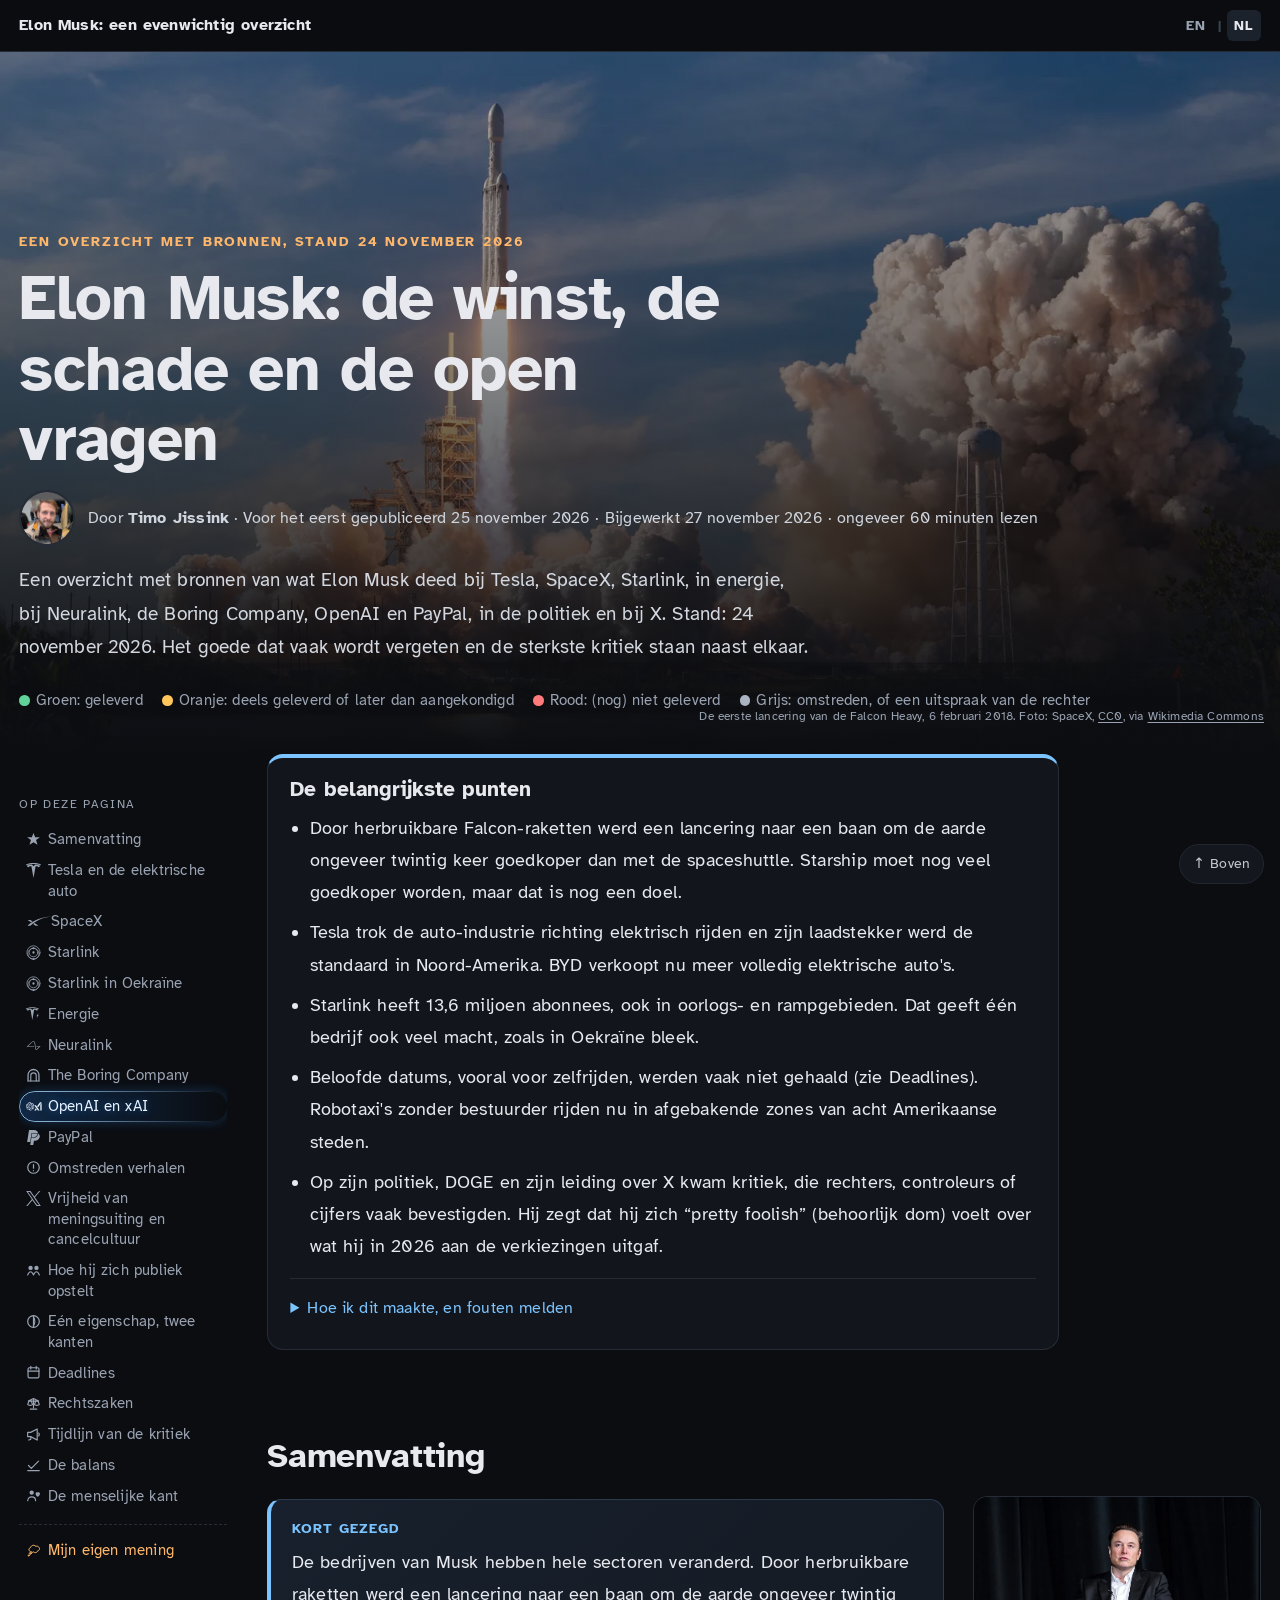
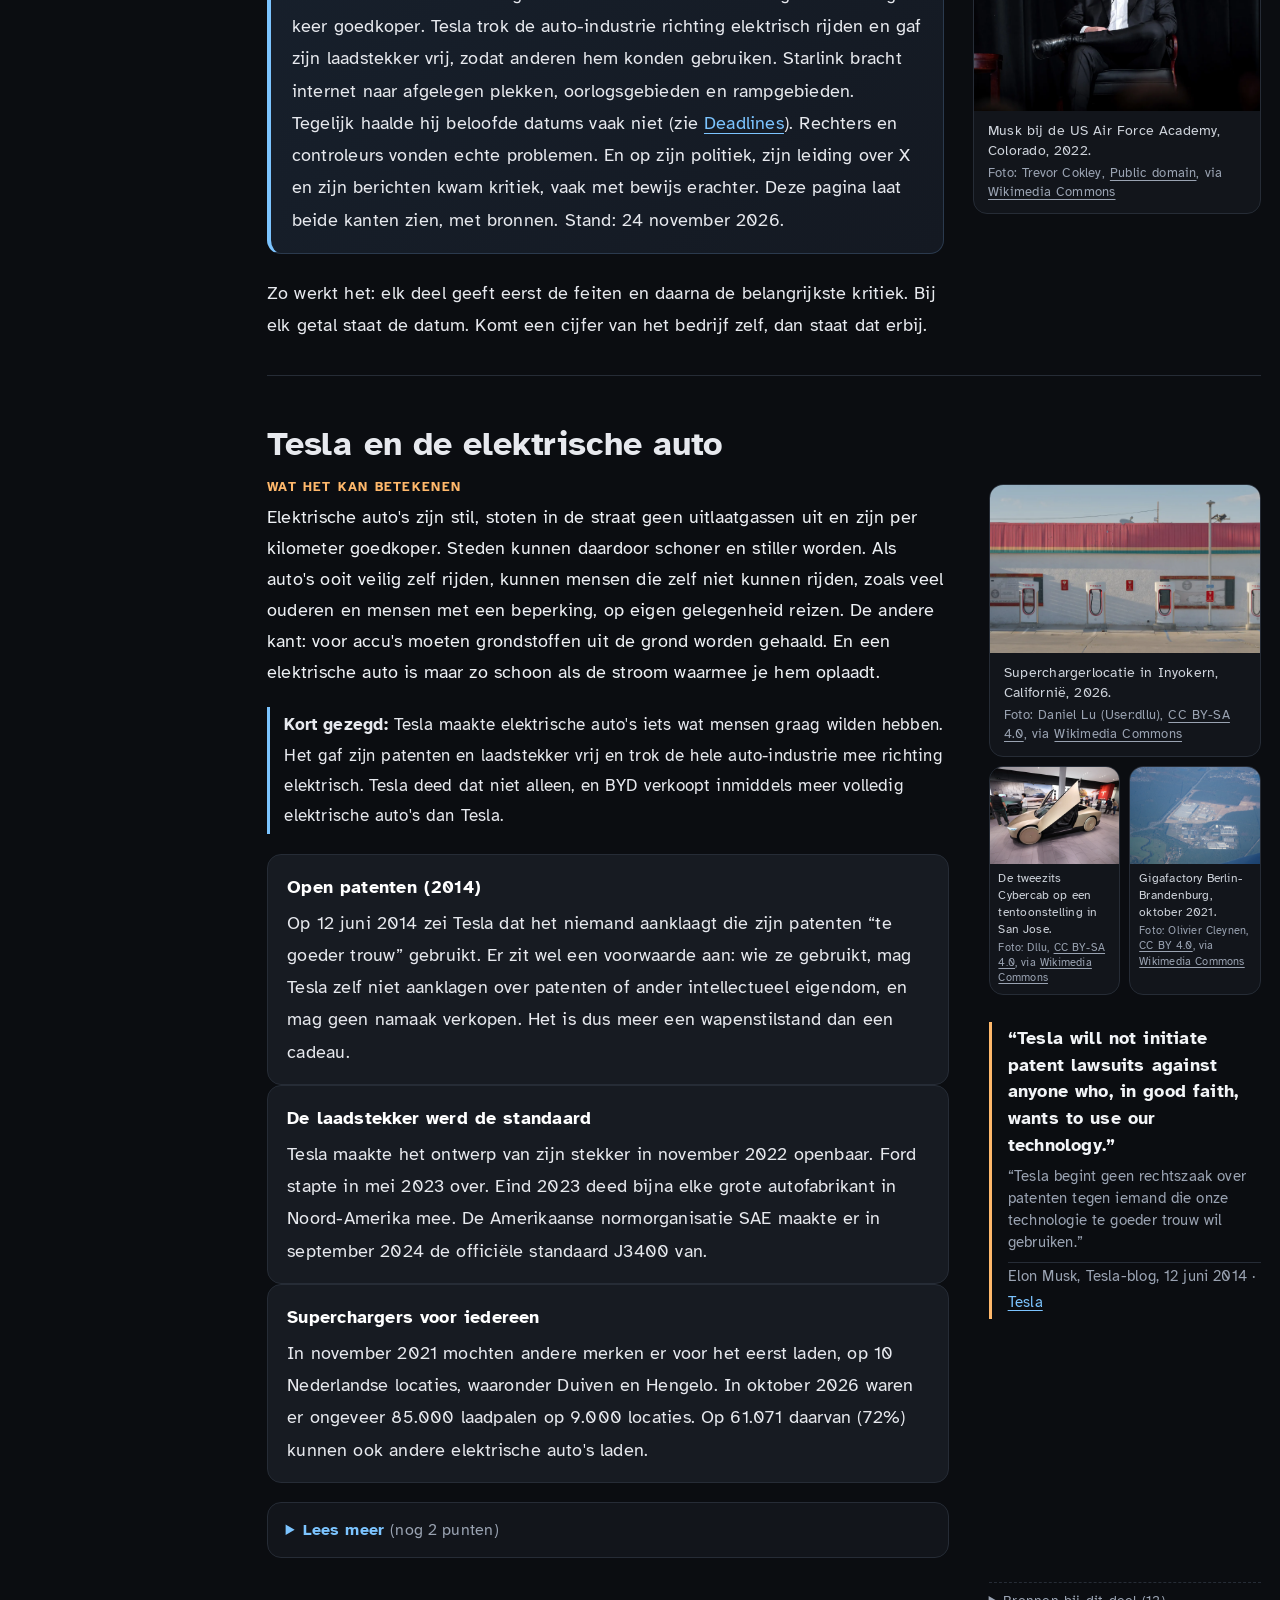
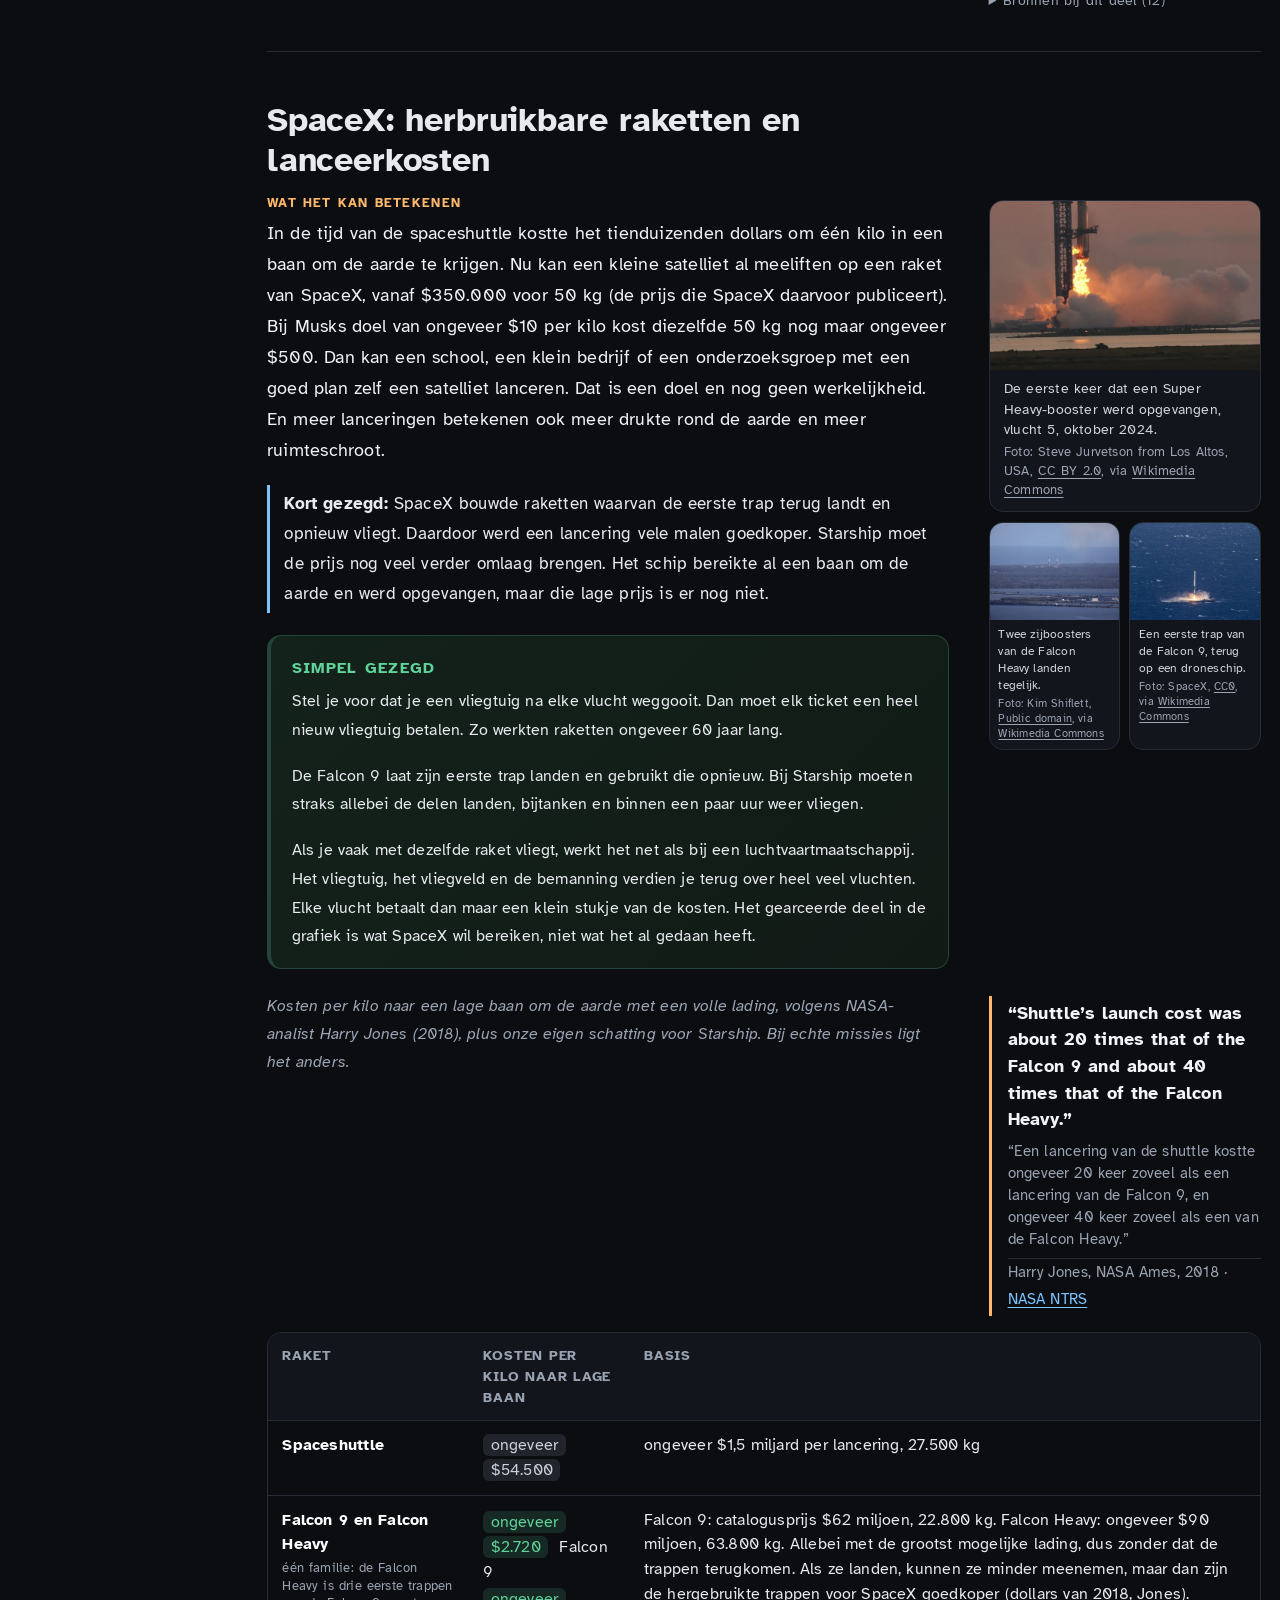
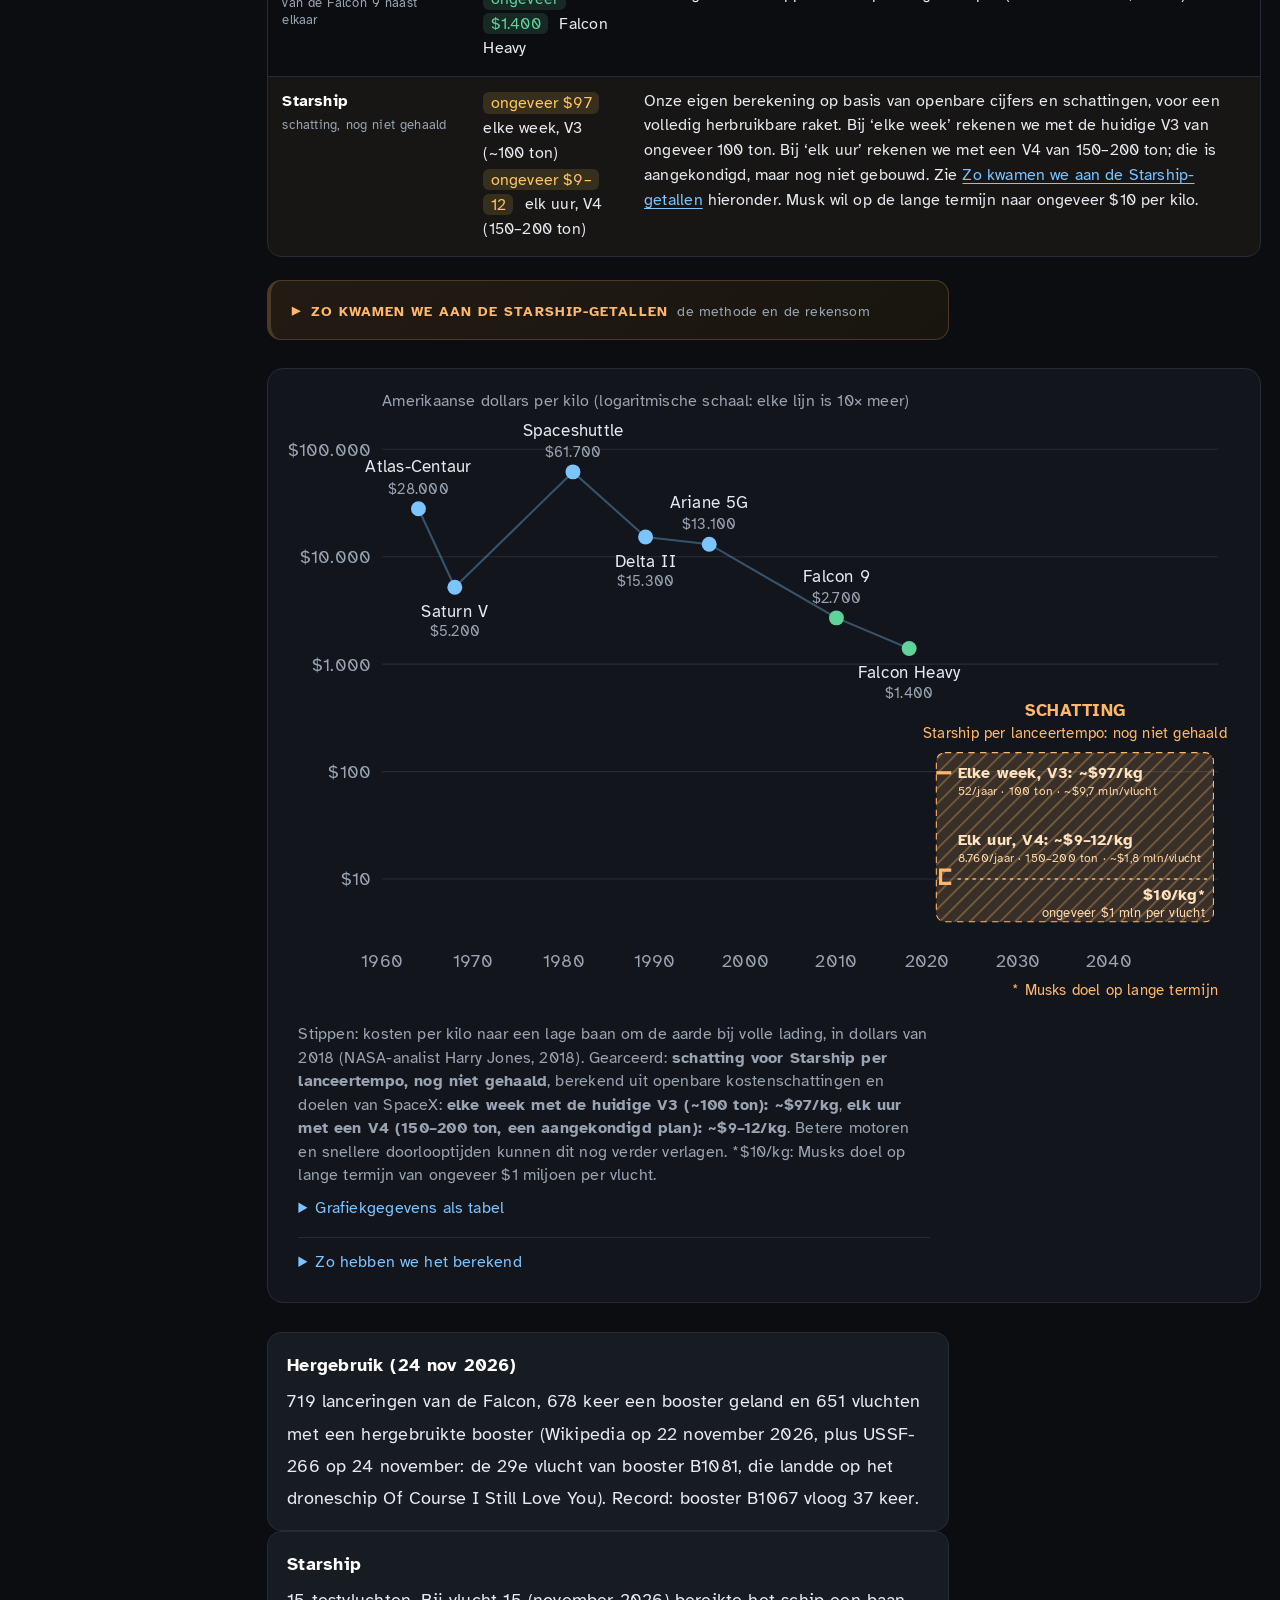
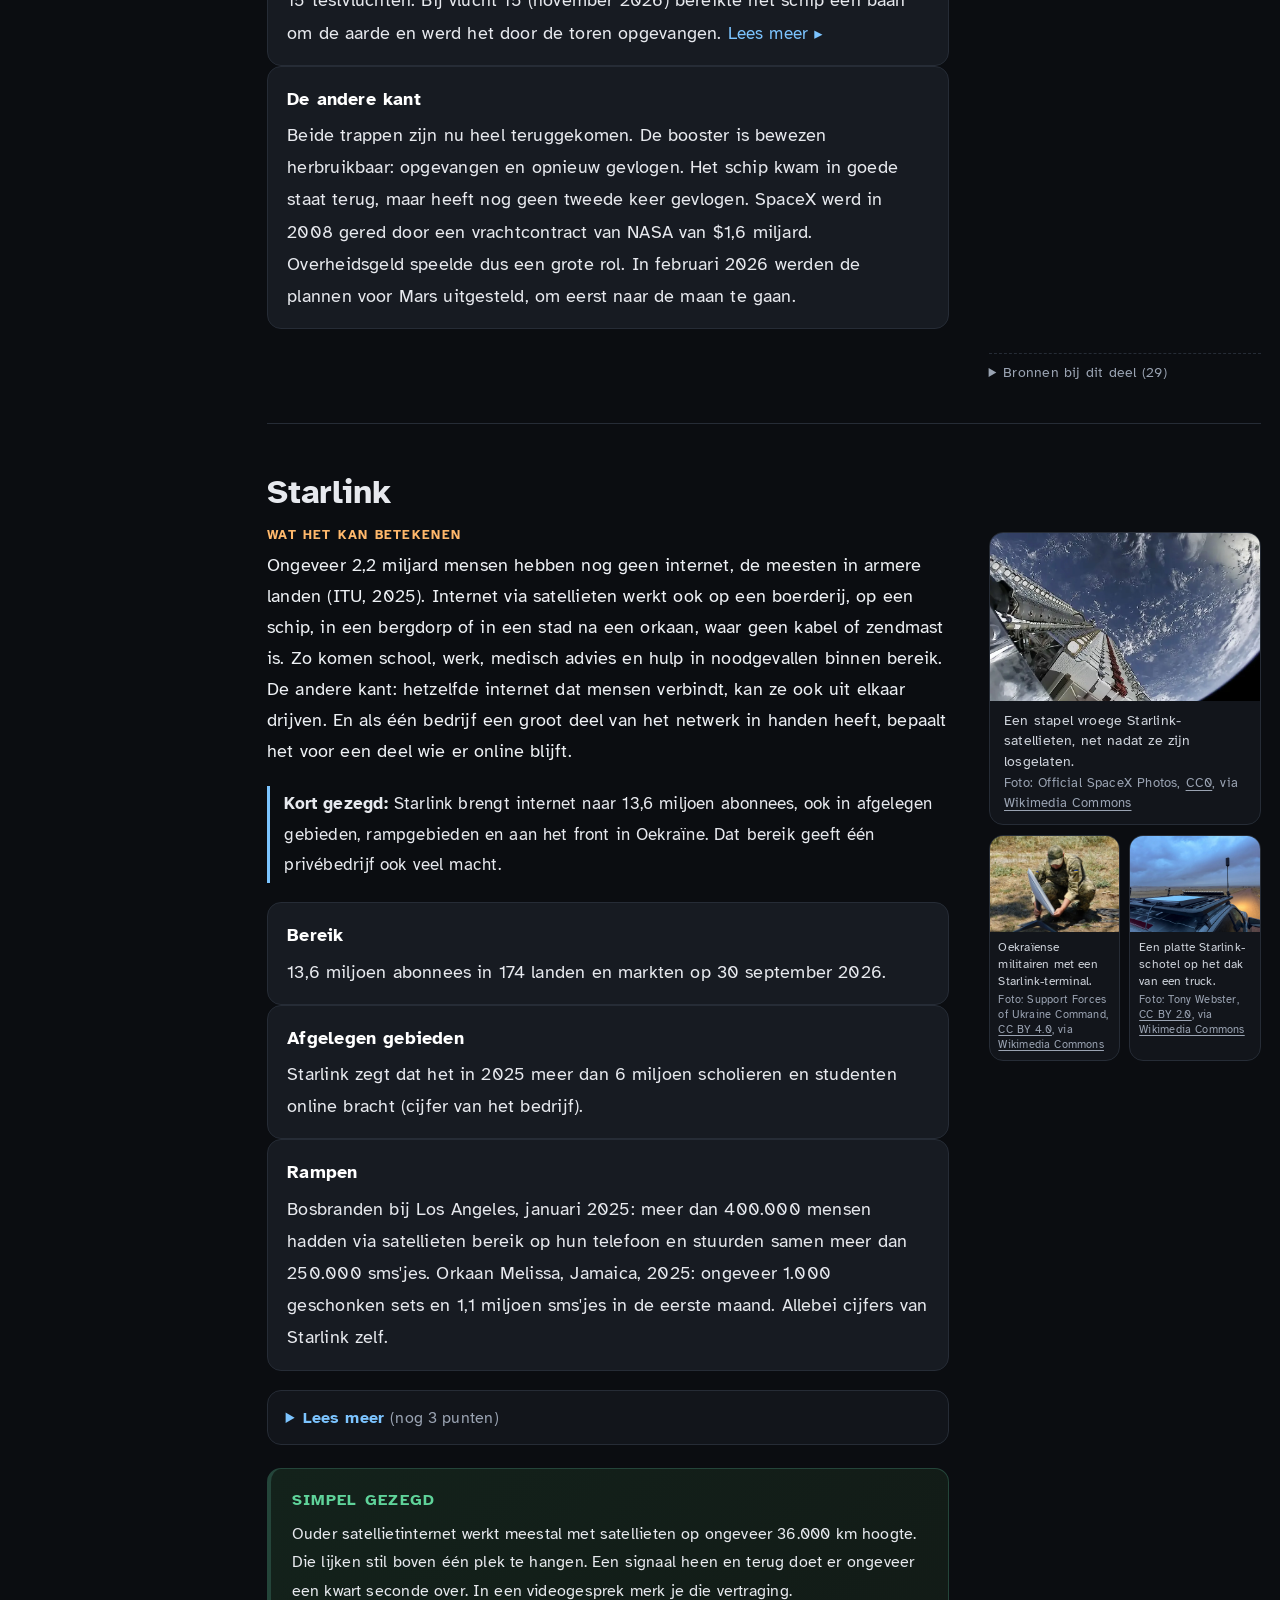
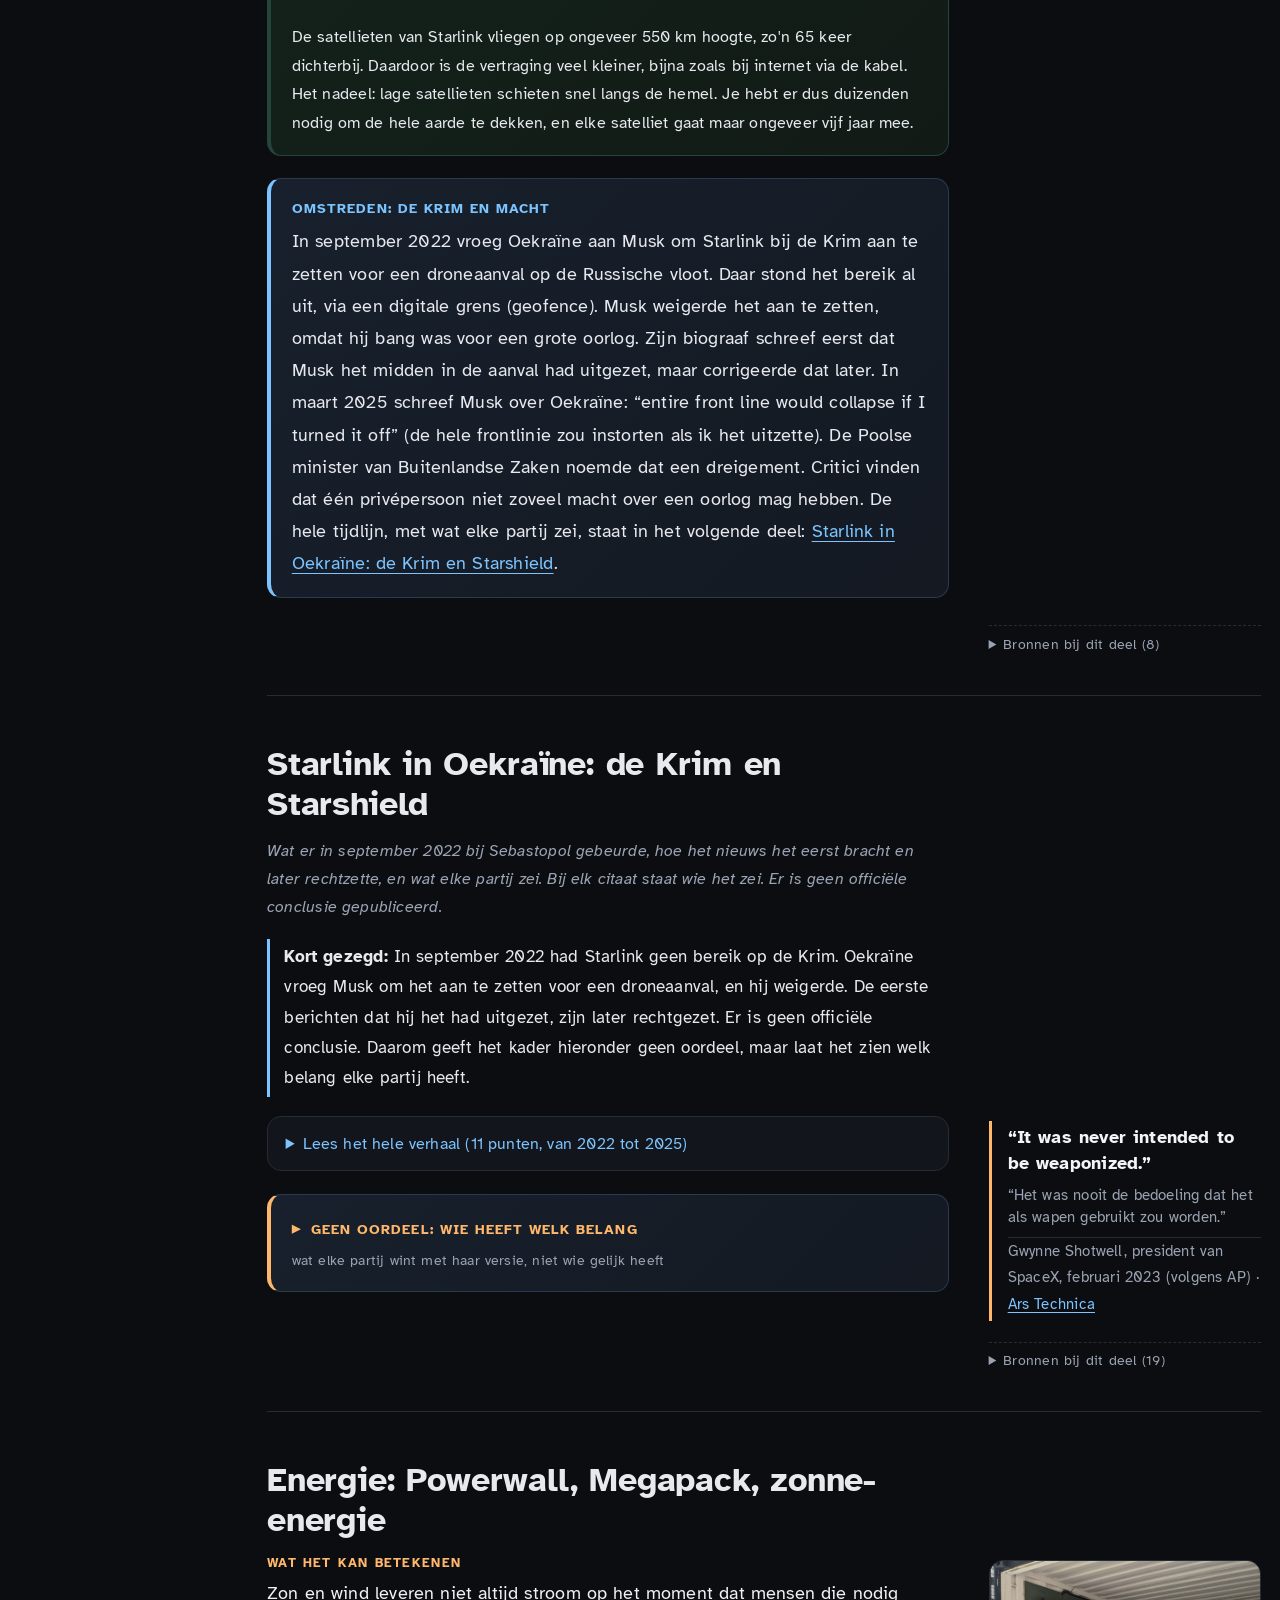
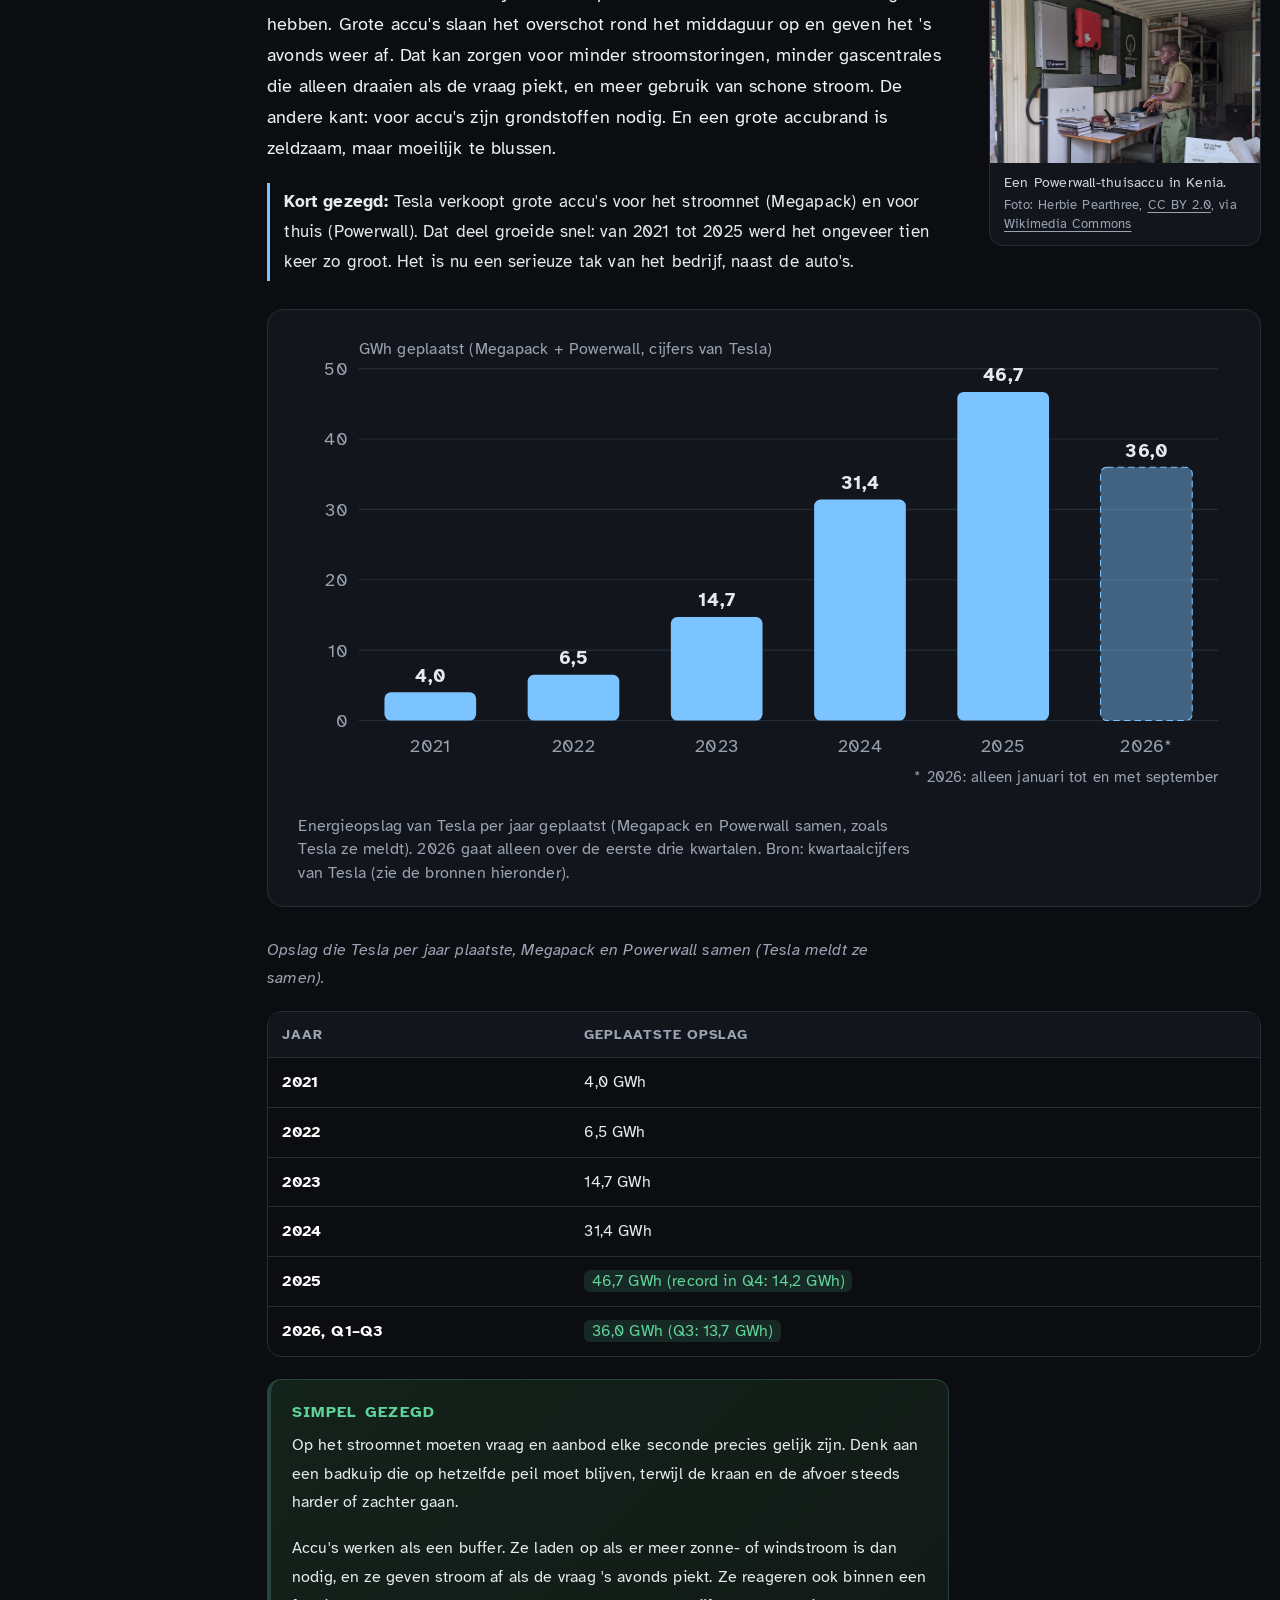
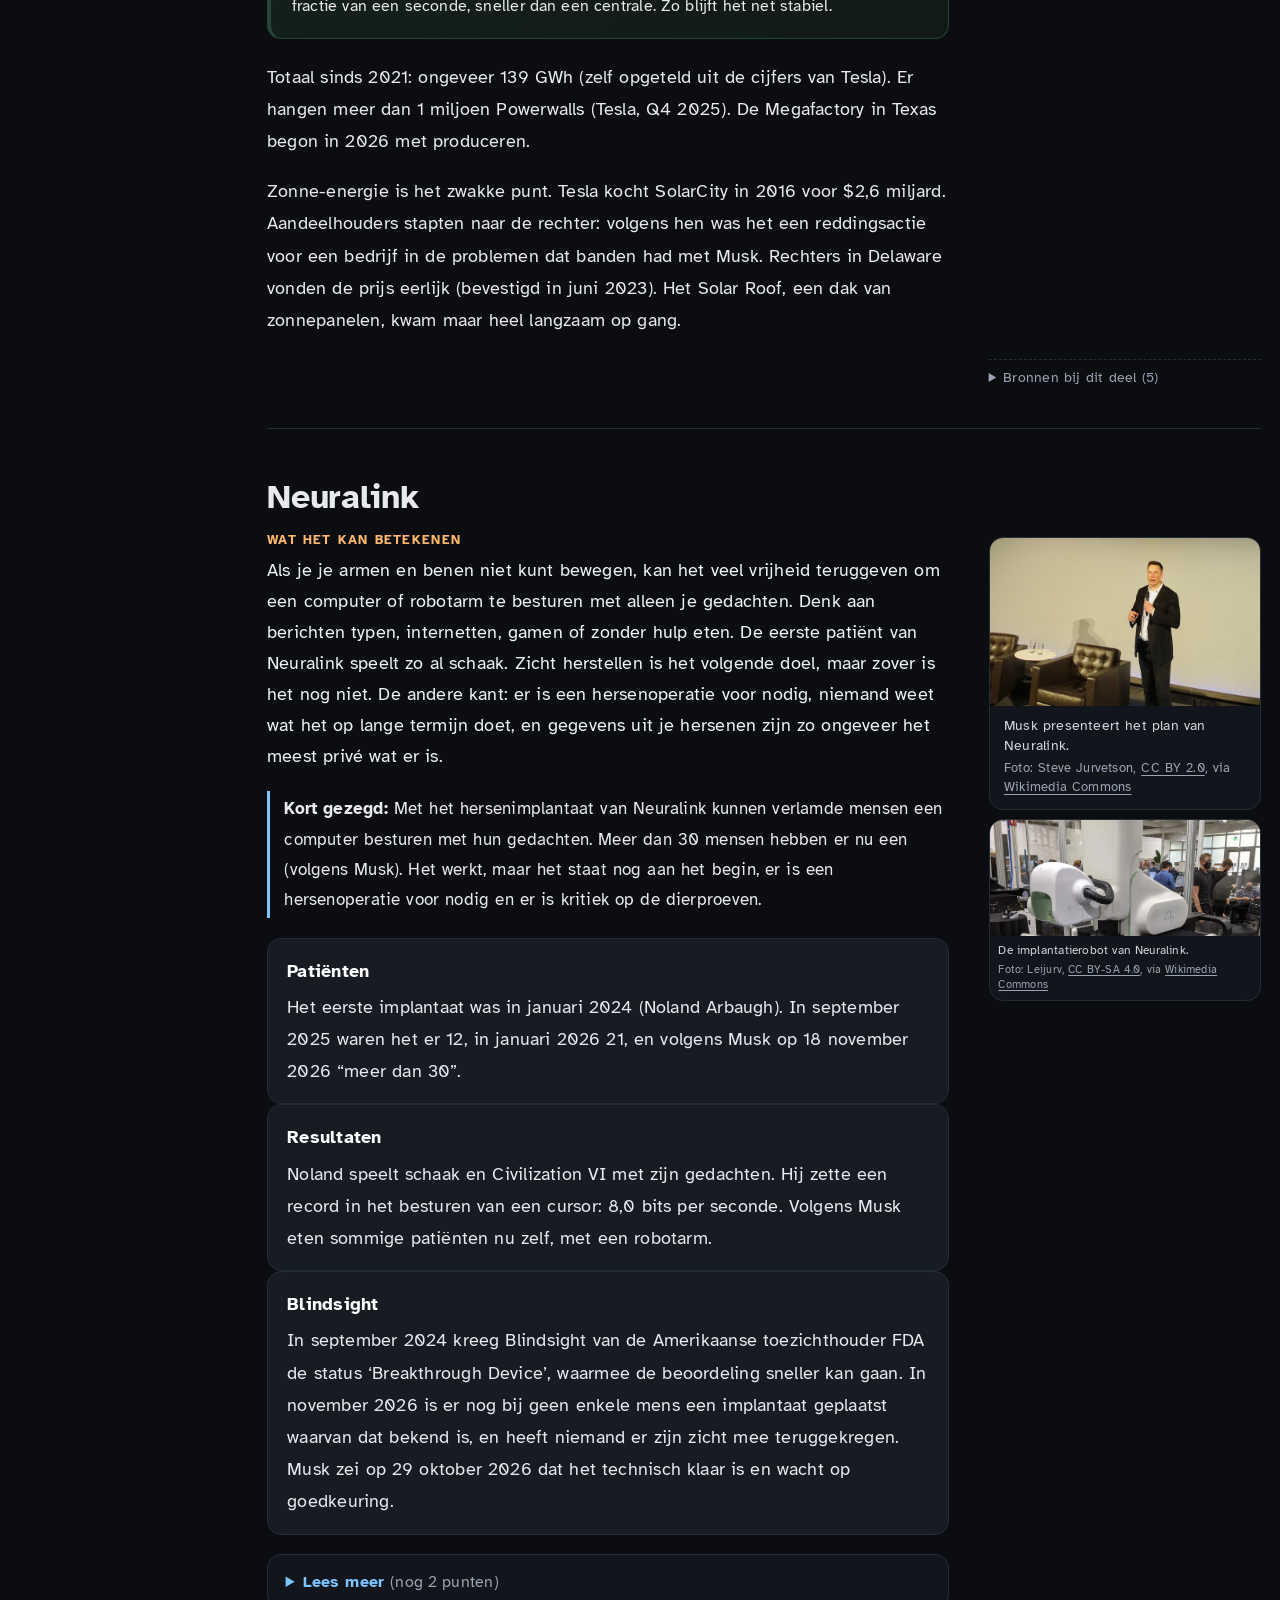
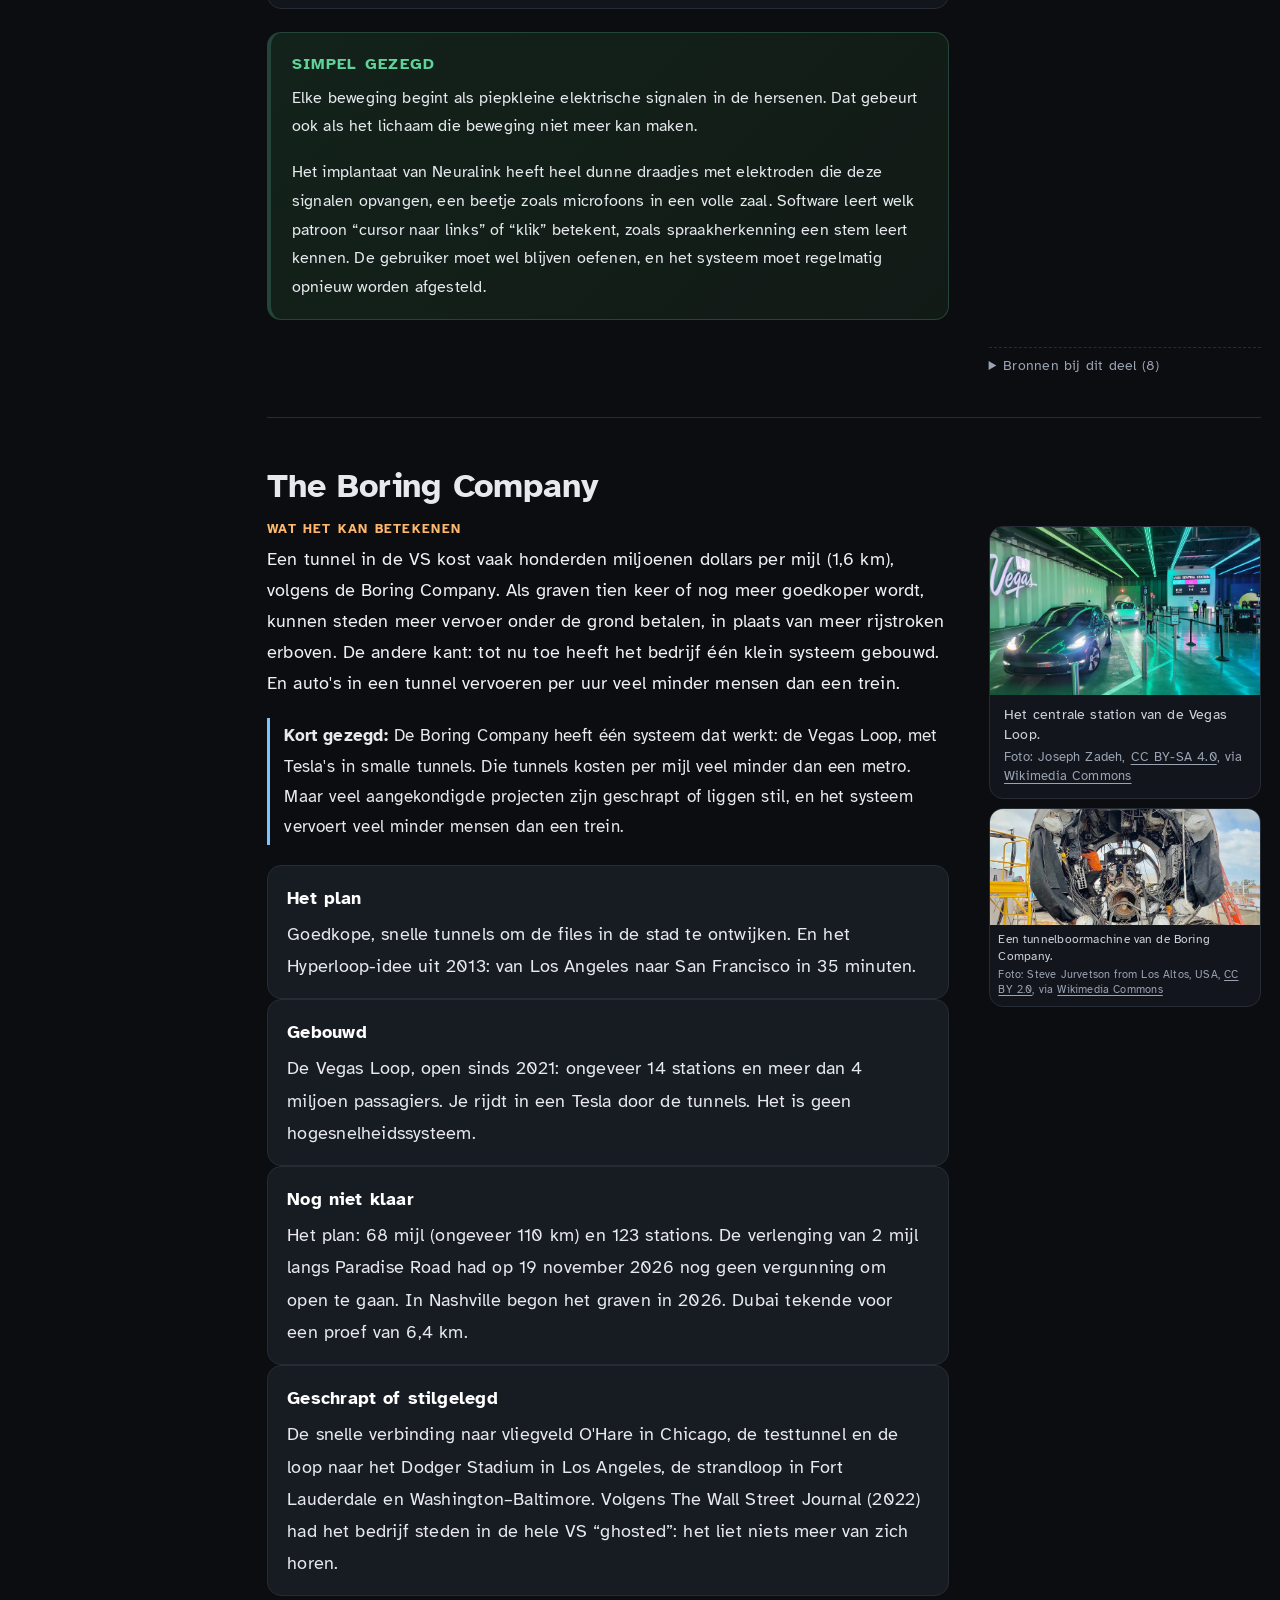
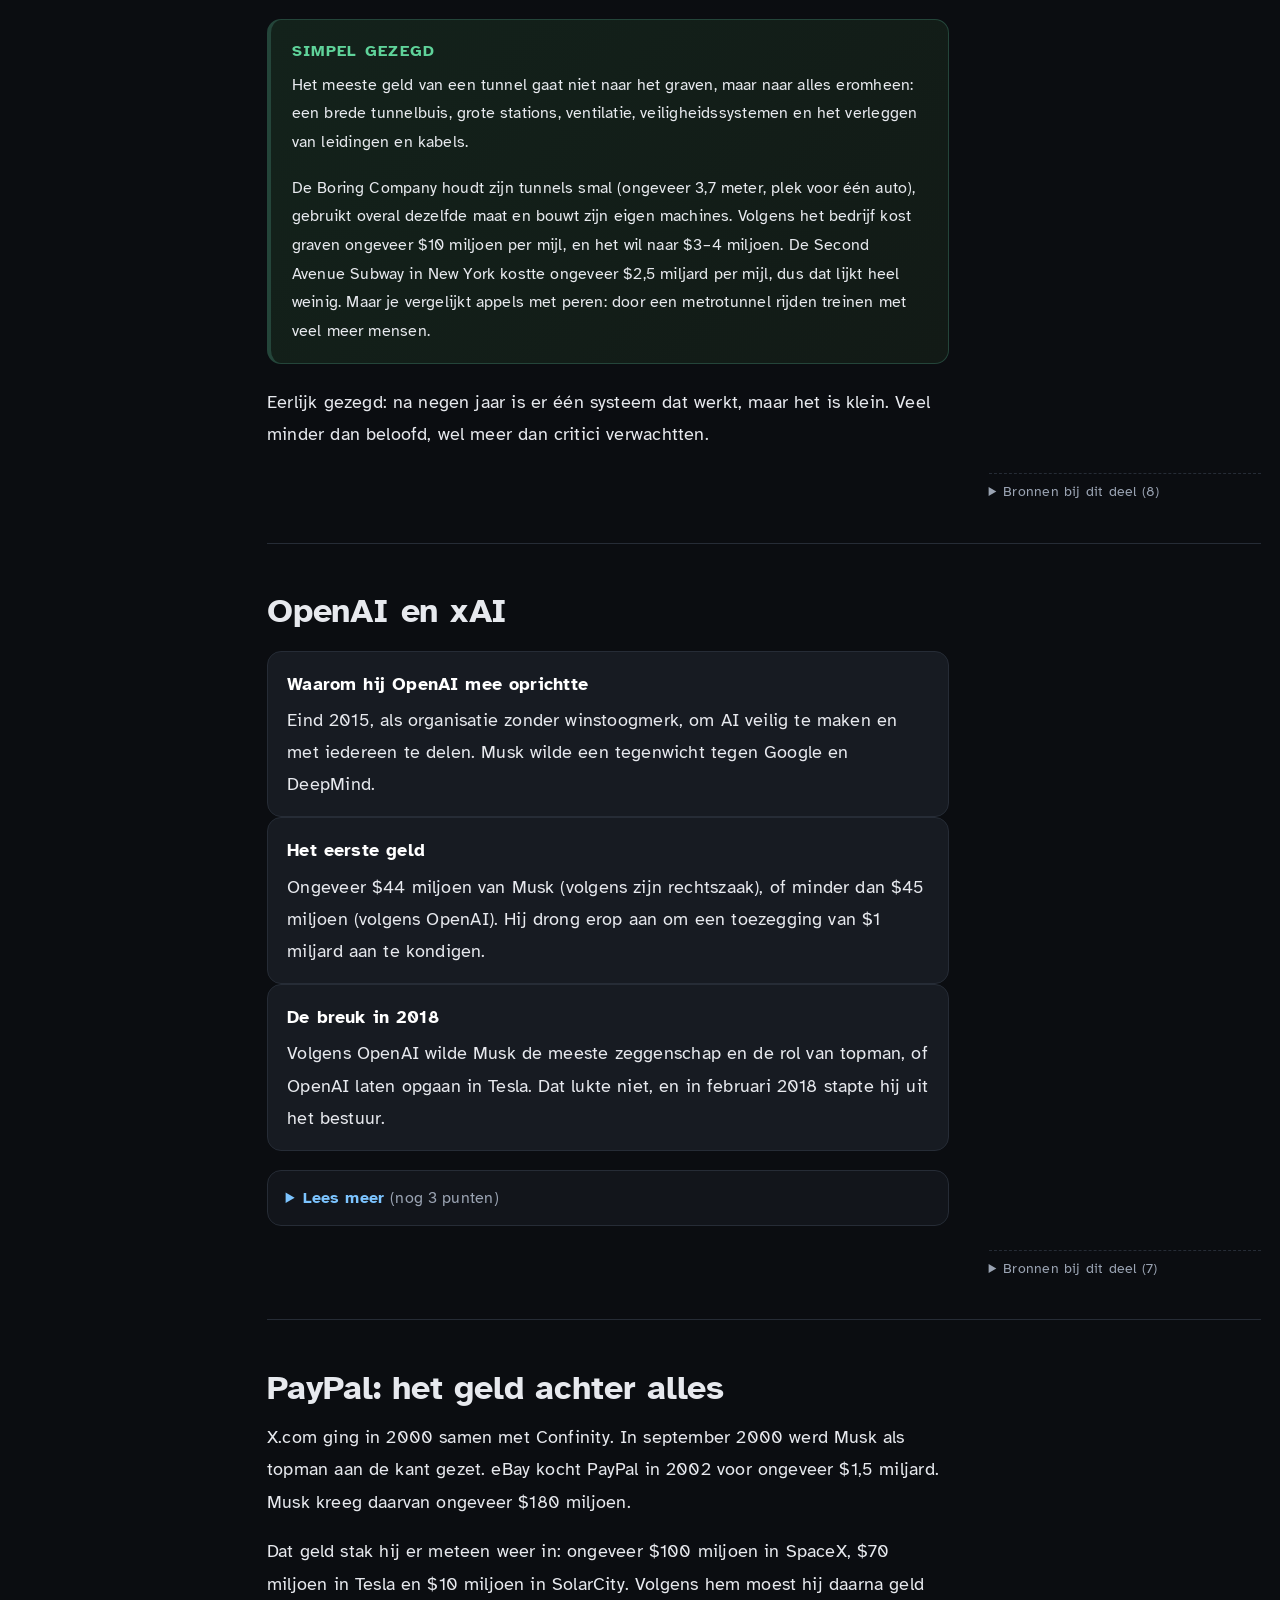
==== nl/index.html @ a6af41b6 "Preview: add 'One trait, two sides' section (EN + NL) Compact folded section after His public style," ====
<!doctype html>
<html lang="nl">
<head>
<meta charset="utf-8">
<meta name="viewport" content="width=device-width,initial-scale=1">
<title>Elon Musk: de winst, de schade en de open vragen</title>
<meta name="description" content="Feiten over Elon Musk, met bronnen: Tesla, SpaceX, Starlink, Neuralink, X, DOGE en politiek. Wat hij bereikte, wat hij beloofde maar niet waarmaakte, en de belangrijkste kritiek, naast elkaar. Bijgewerkt in november 2026.">
<meta name="author" content="Timo Jissink">
<meta name="theme-color" content="#0b0d11">
<link rel="canonical" href="https://timo-jissink.github.io/elon-musk/nl/">
<link rel="alternate" hreflang="en" href="https://timo-jissink.github.io/elon-musk/">
<link rel="alternate" hreflang="nl" href="https://timo-jissink.github.io/elon-musk/nl/">
<link rel="alternate" hreflang="x-default" href="https://timo-jissink.github.io/elon-musk/">
<meta property="og:type" content="article">
<meta property="og:locale" content="nl_NL">
<meta property="og:locale:alternate" content="en_GB">
<meta property="og:site_name" content="Elon Musk: een evenwichtig overzicht">
<meta property="og:title" content="Elon Musk: de winst, de schade en de open vragen">
<meta property="og:description" content="Feiten over Elon Musk, met bronnen: Tesla, SpaceX, Starlink, Neuralink, X, DOGE en politiek. Wat hij bereikte, wat hij beloofde maar niet waarmaakte, en de belangrijkste kritiek, naast elkaar. Bijgewerkt in november 2026.">
<meta property="og:image" content="https://timo-jissink.github.io/elon-musk/img/share-nl.jpg">
<meta property="og:image:width" content="1200">
<meta property="og:image:height" content="630">
<meta property="og:image:alt" content="Titelkaart: Elon Musk: de winst, de schade en de open vragen, over een foto van een lancering van de Falcon Heavy">
<meta property="og:url" content="https://timo-jissink.github.io/elon-musk/nl/">
<meta name="twitter:card" content="summary_large_image">
<meta name="twitter:title" content="Elon Musk: de winst, de schade en de open vragen">
<meta name="twitter:description" content="Feiten over Elon Musk, met bronnen: Tesla, SpaceX, Starlink, Neuralink, X, DOGE en politiek. Wat hij bereikte, wat hij beloofde maar niet waarmaakte, en de belangrijkste kritiek, naast elkaar. Bijgewerkt in november 2026.">
<meta name="twitter:image" content="https://timo-jissink.github.io/elon-musk/img/share-nl.jpg">
<meta name="twitter:image:alt" content="Titelkaart: Elon Musk: de winst, de schade en de open vragen, over een foto van een lancering van de Falcon Heavy">
<link rel="preload" href="../fonts/atkinson-hyperlegible-latin-400-normal.woff2" as="font" type="font/woff2" crossorigin>
<link rel="preload" href="../img/hero.webp" as="image">
<link rel="stylesheet" href="../style.css">
<link rel="stylesheet" href="../scroll-knob.css">
<script type="application/ld+json">{"@context":"https://schema.org","@type":"Article","headline":"Elon Musk: de winst, de schade en de open vragen","description":"Feiten over Elon Musk, met bronnen: Tesla, SpaceX, Starlink, Neuralink, X, DOGE en politiek. Wat hij bereikte, wat hij beloofde maar niet waarmaakte, en de belangrijkste kritiek, naast elkaar. Bijgewerkt in november 2026.","author":{"@type":"Person","name":"Timo Jissink"},"dateModified":"2026-11-27","image":"https://timo-jissink.github.io/elon-musk/img/share-nl.jpg","inLanguage":"nl"}</script>
</head>
<body>
<a class="skip" href="#content">Naar de inhoud</a>
<header class="topbar">
  <div class="topbar-in">
    <a class="brand" href="#top">Elon Musk: een evenwichtig overzicht</a>
    <nav class="langswitch" aria-label="Taal"><a href="../" hreflang="en" lang="en" title="Read this page in English" data-lang-switch>EN</a><span class="sep" aria-hidden="true">|</span><span aria-current="page" lang="nl">NL</span></nav>
    <details class="navmenu">
      <summary>Inhoud</summary>
      <ol>
        <li><a href="#summary">Samenvatting</a></li>
        <li><a href="#tesla-and-the-ev-push">Tesla en de elektrische auto</a></li>
        <li><a href="#spacex">SpaceX</a></li>
        <li><a href="#starlink">Starlink</a></li>
        <li><a href="#starlink-in-ukraine">Starlink in Oekraïne</a></li>
        <li><a href="#energy">Energie</a></li>
        <li><a href="#neuralink">Neuralink</a></li>
        <li><a href="#the-boring-company">The Boring Company</a></li>
        <li><a href="#openai-and-xai">OpenAI en xAI</a></li>
        <li><a href="#paypal">PayPal</a></li>
        <li><a href="#contested-stories">Omstreden verhalen</a></li>
        <li><a href="#free-speech-vs-cancel-culture">Vrijheid van meningsuiting en cancelcultuur</a></li>
        <li><a href="#his-public-style">Hoe hij zich publiek opstelt</a></li>
        <li><a href="#one-trait-two-sides">Eén eigenschap, twee kanten</a></li>
        <li><a href="#timelines">Deadlines</a></li>
        <li><a href="#lawsuits">Rechtszaken</a></li>
        <li><a href="#timeline-of-criticism">Tijdlijn van de kritiek</a></li>
        <li><a href="#scorecard">De balans</a></li>
        <li><a href="#the-human-side">De menselijke kant</a></li>
        <li class="nav-personal"><a href="#personal-note">Mijn eigen mening</a></li>
        <li><a href="#sources">Bronnen</a></li>
        <li><a href="#image-credits">Fotobronnen</a></li>
      </ol>
    </details>
  </div>
</header>
<div class="hero" id="top">
  <img src="../img/hero.webp" width="1600" height="1067" alt="Falcon Heavy stijgt op bij de eerste vlucht" fetchpriority="high">
  <div class="hero-in">
    <p class="kicker">Een overzicht met bronnen, stand 24 november 2026</p>
    <h1>Elon Musk: de winst, de schade en de open vragen</h1>
    <div class="byline">
      <img class="headshot" src="../img/timo-headshot.webp" width="56" height="56" alt="Foto van Timo Jissink">
      <p>Door <strong>Timo Jissink</strong> · Voor het eerst gepubliceerd 25 november 2026 · Bijgewerkt <time datetime="2026-11-27">27 november 2026</time> · ongeveer 60 minuten lezen</p>
    </div>
    <p class="lede">Een overzicht met bronnen van wat Elon Musk deed bij Tesla, SpaceX, Starlink, in energie, bij Neuralink, de Boring Company, OpenAI en PayPal, in de politiek en bij X. Stand: 24 november 2026. Het goede dat vaak wordt vergeten en de sterkste kritiek staan naast elkaar.</p>
    <ul class="legend" aria-label="Uitleg van de kleuren">
      <li><span class="dot" style="background:var(--ok)"></span>Groen: geleverd</li>
      <li><span class="dot" style="background:var(--warn)"></span>Oranje: deels geleverd of later dan aangekondigd</li>
      <li><span class="dot" style="background:var(--bad)"></span>Rood: (nog) niet geleverd</li>
      <li><span class="dot" style="background:var(--neutral)"></span>Grijs: omstreden, of een uitspraak van de rechter</li>
    </ul>
  </div>
  <p class="hero-credit">De eerste lancering van de Falcon Heavy, 6 februari 2018. Foto: SpaceX, <a href="http://creativecommons.org/publicdomain/zero/1.0/deed.en" rel="noopener license">CC0</a>, via <a href="https://commons.wikimedia.org/wiki/File:Falcon_Heavy_Demo_Mission_(40126461851).jpg" rel="noopener">Wikimedia Commons</a></p>
</div>
<div class="layout">
  <nav class="sidenav" aria-label="Delen van de pagina">
    <p>Op deze pagina</p>
    <ol>
        <li><a href="#summary">Samenvatting</a></li>
        <li><a href="#tesla-and-the-ev-push">Tesla en de elektrische auto</a></li>
        <li><a href="#spacex">SpaceX</a></li>
        <li><a href="#starlink">Starlink</a></li>
        <li><a href="#starlink-in-ukraine">Starlink in Oekraïne</a></li>
        <li><a href="#energy">Energie</a></li>
        <li><a href="#neuralink">Neuralink</a></li>
        <li><a href="#the-boring-company">The Boring Company</a></li>
        <li><a href="#openai-and-xai">OpenAI en xAI</a></li>
        <li><a href="#paypal">PayPal</a></li>
        <li><a href="#contested-stories">Omstreden verhalen</a></li>
        <li><a href="#free-speech-vs-cancel-culture">Vrijheid van meningsuiting en cancelcultuur</a></li>
        <li><a href="#his-public-style">Hoe hij zich publiek opstelt</a></li>
        <li><a href="#one-trait-two-sides">Eén eigenschap, twee kanten</a></li>
        <li><a href="#timelines">Deadlines</a></li>
        <li><a href="#lawsuits">Rechtszaken</a></li>
        <li><a href="#timeline-of-criticism">Tijdlijn van de kritiek</a></li>
        <li><a href="#scorecard">De balans</a></li>
        <li><a href="#the-human-side">De menselijke kant</a></li>
        <li class="nav-personal"><a href="#personal-note">Mijn eigen mening</a></li>
        <li><a href="#sources">Bronnen</a></li>
        <li><a href="#image-credits">Fotobronnen</a></li>
    </ol>
  </nav>
  <main id="content">
<section class="keyfindings" aria-labelledby="kf-title">
  <h2 id="kf-title">De belangrijkste punten</h2>
  <ul>
    <li>Door herbruikbare Falcon-raketten werd een lancering naar een baan om de aarde ongeveer twintig keer goedkoper dan met de spaceshuttle. Starship moet nog veel goedkoper worden, maar dat is nog een doel.</li>
    <li>Tesla trok de auto-industrie richting elektrisch rijden en zijn laadstekker werd de standaard in Noord-Amerika. BYD verkoopt nu meer volledig elektrische auto's.</li>
    <li>Starlink heeft 13,6 miljoen abonnees, ook in oorlogs- en rampgebieden. Dat geeft één bedrijf ook veel macht, zoals in Oekraïne bleek.</li>
    <li>Beloofde datums, vooral voor zelfrijden, werden vaak niet gehaald (zie Deadlines). Robotaxi's zonder bestuurder rijden nu in afgebakende zones van acht Amerikaanse steden.</li>
    <li>Op zijn politiek, DOGE en zijn leiding over X kwam kritiek, die rechters, controleurs of cijfers vaak bevestigden. Hij zegt dat hij zich “pretty foolish” (behoorlijk dom) voelt over wat hij in 2026 aan de verkiezingen uitgaf.</li>
  </ul>
  <details class="howmade"><summary>Hoe ik dit maakte, en fouten melden</summary><p>Ik heb deze pagina gemaakt op basis van openbare bronnen. Die staan onder elk deel. Ik deed het onderzoek met hulp van een AI-assistent en heb de feiten met die bronnen gecontroleerd. Komt een cijfer van het bedrijf zelf, dan staat dat erbij. Mijn eigen mening staat alleen in het laatste deel, ‘Mijn eigen mening’. Zie je een fout of een nieuwer cijfer? Laat het me weten.</p></details>
</section>
<!-- Sectie: Samenvatting. Nederlandse versie van content/sections/01-summary.html. Houd <section id> gelijk aan de Engelse versie. -->
<section id="summary">
  <h2>Samenvatting</h2>
  <div class="figs single">
    <figure>
      <img src="../img/musk-portrait.webp" style="object-position:50% 30%" width="1600" height="1065" alt="Elon Musk spreekt bij een evenement van de US Air Force Academy" loading="lazy" decoding="async">
      <figcaption>Musk bij de US Air Force Academy, Colorado, 2022.<span class="credit">Foto: Trevor Cokley, <a href="https://commons.wikimedia.org/wiki/File:Elon_Musk_Colorado_2022.jpg" rel="noopener license">Public domain</a>, via <a href="https://commons.wikimedia.org/wiki/File:Elon_Musk_Colorado_2022.jpg" rel="noopener">Wikimedia Commons</a></span></figcaption>
    </figure>
  </div>
  <aside class="callout">
    <p class="callout-lead">Kort gezegd</p>
    <p>De bedrijven van Musk hebben hele sectoren veranderd. Door herbruikbare raketten werd een lancering naar een baan om de aarde ongeveer twintig keer goedkoper. Tesla trok de auto-industrie richting elektrisch rijden en gaf zijn laadstekker vrij, zodat anderen hem konden gebruiken. Starlink bracht internet naar afgelegen plekken, oorlogsgebieden en rampgebieden. Tegelijk haalde hij beloofde datums vaak niet (zie <a href="#timelines">Deadlines</a>). Rechters en controleurs vonden echte problemen. En op zijn politiek, zijn leiding over X en zijn berichten kwam kritiek, vaak met bewijs erachter. Deze pagina laat beide kanten zien, met bronnen. Stand: 24 november 2026.</p>
  </aside>
  <p>Zo werkt het: elk deel geeft eerst de feiten en daarna de belangrijkste kritiek. Bij elk getal staat de datum. Komt een cijfer van het bedrijf zelf, dan staat dat erbij.</p>
</section>

<!-- Sectie: Tesla en de elektrische auto. Nederlandse versie van content/sections/02-tesla-and-the-ev-push.html. -->
<section id="tesla-and-the-ev-push">
  <h2>Tesla en de elektrische auto</h2>
  <div class="figs">
    <figure>
      <img src="../img/supercharger.webp" width="1600" height="800" alt="Een rij Tesla-superchargers in de woestijn" loading="lazy" decoding="async">
      <figcaption>Superchargerlocatie in Inyokern, Californië, 2026.<span class="credit">Foto: Daniel Lu (User:dllu), <a href="https://creativecommons.org/licenses/by-sa/4.0" rel="noopener license">CC BY-SA 4.0</a>, via <a href="https://commons.wikimedia.org/wiki/File:Tesla_Supercharger_Inyokern_California_2026_dllu.jpg" rel="noopener">Wikimedia Commons</a></span></figcaption>
    </figure>
    <figure>
      <img src="../img/cybercab.webp" width="1600" height="1200" alt="Tweezits Tesla Cybercab op een tentoonstelling" loading="lazy" decoding="async">
      <figcaption>De tweezits Cybercab op een tentoonstelling in San Jose.<span class="credit">Foto: Dllu, <a href="https://creativecommons.org/licenses/by-sa/4.0" rel="noopener license">CC BY-SA 4.0</a>, via <a href="https://commons.wikimedia.org/wiki/File:Tesla_Cybercab_at_Santana_Row_oblique_view_dllu.jpg" rel="noopener">Wikimedia Commons</a></span></figcaption>
    </figure>
    <figure>
      <img src="../img/giga-berlin.webp" width="1600" height="1067" alt="Tesla Gigafactory Berlin-Brandenburg" loading="lazy" decoding="async">
      <figcaption>Gigafactory Berlin-Brandenburg, oktober 2021.<span class="credit">Foto: Olivier Cleynen, <a href="https://creativecommons.org/licenses/by/4.0" rel="noopener license">CC BY 4.0</a>, via <a href="https://commons.wikimedia.org/wiki/File:Gigafactory_Berlin,_Oct_2021_(01).jpg" rel="noopener">Wikimedia Commons</a></span></figcaption>
    </figure>
  </div>
  <p class="impact"><span class="impact-lead">Wat het kan betekenen</span> Elektrische auto's zijn stil, stoten in de straat geen uitlaatgassen uit en zijn per kilometer goedkoper. Steden kunnen daardoor schoner en stiller worden. Als auto's ooit veilig zelf rijden, kunnen mensen die zelf niet kunnen rijden, zoals veel ouderen en mensen met een beperking, op eigen gelegenheid reizen. De andere kant: voor accu's moeten grondstoffen uit de grond worden gehaald. En een elektrische auto is maar zo schoon als de stroom waarmee je hem oplaadt.</p>
  <p class="inshort"><strong>Kort gezegd:</strong> Tesla maakte elektrische auto's iets wat mensen graag wilden hebben. Het gaf zijn patenten en laadstekker vrij en trok de hele auto-industrie mee richting elektrisch. Tesla deed dat niet alleen, en BYD verkoopt inmiddels meer volledig elektrische auto's dan Tesla.</p>
  <blockquote class="pullquote"><p>“Tesla will not initiate patent lawsuits against anyone who, in good faith, wants to use our technology.”</p><p class="translation">“Tesla begint geen rechtszaak over patenten tegen iemand die onze technologie te goeder trouw wil gebruiken.”</p><footer>Elon Musk, Tesla-blog, 12 juni 2014 · <a href="https://www.tesla.com/en_ca/blog/all-our-patent-are-belong-you" rel="noopener">Tesla</a></footer></blockquote>
  <dl class="rows">
    <div class="row">
      <dt>Open patenten (2014)</dt>
      <dd>Op 12 juni 2014 zei Tesla dat het niemand aanklaagt die zijn patenten “te goeder trouw” gebruikt. Er zit wel een voorwaarde aan: wie ze gebruikt, mag Tesla zelf niet aanklagen over patenten of ander intellectueel eigendom, en mag geen namaak verkopen. Het is dus meer een wapenstilstand dan een cadeau.</dd>
    </div>
    <div class="row">
      <dt>De laadstekker werd de standaard</dt>
      <dd>Tesla maakte het ontwerp van zijn stekker in november 2022 openbaar. Ford stapte in mei 2023 over. Eind 2023 deed bijna elke grote autofabrikant in Noord-Amerika mee. De Amerikaanse normorganisatie SAE maakte er in september 2024 de officiële standaard J3400 van.</dd>
    </div>
    <div class="row">
      <dt>Superchargers voor iedereen</dt>
      <dd>In november 2021 mochten andere merken er voor het eerst laden, op 10 Nederlandse locaties, waaronder Duiven en Hengelo. In oktober 2026 waren er ongeveer 85.000 laadpalen op 9.000 locaties. Op 61.071 daarvan (72%) kunnen ook andere elektrische auto's laden.</dd>
    </div>
  </dl>
  <details class="more readmore">
    <summary>Lees meer <span class="rm-count">(nog 2 punten)</span></summary>
  <dl class="rows">
    <div class="row">
      <dt>Effect op de markt</dt>
      <dd>In 2025 werden wereldwijd meer dan 20 miljoen elektrische auto's verkocht, 25% van alle nieuwe auto's (IEA). Volgens één studie zouden er zonder de open patenten van Tesla ongeveer 33% minder plug-inhybrides zijn. Een andere studie vond dat de komst van Tesla naar China ook de verkoop van Chinese elektrische merken liet groeien.</dd>
    </div>
    <div class="row">
      <dt>De andere kant</dt>
      <dd>Ook overheidsbeleid en merken die Tesla navolgden, zorgden voor de omslag. Tesla is ook niet meer de grootste: BYD verkocht in 2025 ongeveer 2,26 miljoen volledig elektrische auto's, tegen 1,64 miljoen leveringen bij Tesla (8,6% minder dan het jaar ervoor).</dd>
    </div>
  </dl>
  </details>
  <details class="sources">
    <summary>Bronnen bij dit deel (12)</summary>
    <ol>
      <li><span class="src-site">Tesla</span> · <a href="https://www.tesla.com/en_ca/blog/all-our-patent-are-belong-you" rel="noopener" title="All Our Patent Are Belong To You" lang="en">All Our Patent Are Belong To You</a></li>
      <li><span class="src-site">Road &amp; Track</span> · <a href="https://www.roadandtrack.com/news/a35030461/why-other-car-companies-dont-use-tesla-superchargers/" rel="noopener" title="Why other car companies dont use tesla superchargers" lang="en">Why other car companies dont use tesla superchargers</a></li>
      <li><span class="src-site">TechCrunch, 25 mrt 2025</span> · <a href="https://techcrunch.com/2025/03/25/tesla-superchargers-gm-ford-rivian-and-other-ev-brands-with-access/" rel="noopener" title="Tesla superchargers gm ford rivian and other ev brands with access" lang="en">Tesla superchargers gm ford rivian and other ev brands…</a></li>
      <li><span class="src-site">US Joint Office (reginfo.gov)</span> · <a href="https://www.reginfo.gov/public/do/eoDownloadDocument?documentID=943293&amp;eodoc=true" rel="noopener" title="J3400 (NACS) market development update" lang="en">J3400 (NACS) market development update</a></li>
      <li><span class="src-site">Reuters, 1 nov 2021</span> · <a href="https://www.reuters.com/business/autos-transportation/tesla-opens-charging-network-other-evs-netherlands-2021-11-01/" rel="noopener" title="Tesla opens charging network other evs netherlands" lang="en">Tesla opens charging network other evs netherlands</a></li>
      <li><span class="src-site">TeslaNorth, 1 nov 2021</span> · <a href="https://teslanorth.com/2021/11/01/tesla-opens-up-superchargers-to-non-tesla-vehicles-in-the-netherlands/" rel="noopener" title="Tesla opens up superchargers to non tesla vehicles in the netherlands" lang="en">Tesla opens up superchargers to non tesla vehicles in the…</a></li>
      <li><span class="src-site">Not a Tesla App</span> · <a href="https://www.notateslaapp.com/news/4771/tesla-hits-85000-superchargers-at-9000-locations-worldwide" rel="noopener" title="Tesla hits 85000 superchargers at 9000 locations worldwide" lang="en">Tesla hits 85000 superchargers at 9000 locations worldwide</a></li>
      <li><span class="src-site">IEA</span> · <a href="https://www.iea.org/reports/global-ev-outlook-2026/executive-summary" rel="noopener" title="Global EV Outlook 2026: executive summary" lang="en">Global EV Outlook 2026: executive summary</a></li>
      <li><span class="src-site">Univ. Bonn CRC TR 224</span> · <a href="https://www.wiwi.uni-bonn.de/bgsepapers/boncrc/CRCTR224_2020_218.pdf" rel="noopener" title="Does open source pay off in the EV industry? Tesla's open-source initiative" lang="en">Does open source pay off in the EV industry? Tesla's…</a></li>
      <li><span class="src-site">SSRN</span> · <a href="https://papers.ssrn.com/sol3/papers.cfm?abstract_id=4015044" rel="noopener" title="A shark or catfish? Tesla's entry into China's EV market" lang="en">A shark or catfish? Tesla's entry into China's EV market</a></li>
      <li><span class="src-site">Business Strategy and the Environment (Wiley)</span> · <a href="https://onlinelibrary.wiley.com/doi/full/10.1002/bse.2430" rel="noopener" title="Driving the electric bandwagon: incumbents' sustainable innovation" lang="en">Driving the electric bandwagon: incumbents' sustainable…</a></li>
      <li><span class="src-site">CNBC, 2 jan 2026</span> · <a href="https://www.cnbc.com/2026/01/02/chinas-byd-to-overtake-tesla-as-worlds-top-ev-seller-for-first-time.html" rel="noopener" title="Chinas byd to overtake tesla as worlds top ev seller for first time" lang="en">Chinas byd to overtake tesla as worlds top ev seller for…</a></li>
    </ol>
  </details>
</section>

<!-- Sectie: SpaceX. Nederlandse versie van content/sections/03-spacex.html. De Starship-getallen komen uit TIERS in tools/make_charts.py; pas ze bij een wijziging ook hier aan. -->
<section id="spacex">
  <h2>SpaceX: herbruikbare raketten en lanceerkosten</h2>
  <div class="figs">
    <figure>
      <img src="../img/booster-catch.webp" style="object-position:50% 45%" width="1427" height="1600" alt="Super Heavy-booster opgevangen door de armen van de lanceertoren" loading="lazy" decoding="async">
      <figcaption>De eerste keer dat een Super Heavy-booster werd opgevangen, vlucht 5, oktober 2024.<span class="credit">Foto: Steve Jurvetson from Los Altos, USA, <a href="https://creativecommons.org/licenses/by/2.0" rel="noopener license">CC BY 2.0</a>, via <a href="https://commons.wikimedia.org/wiki/File:Starship_Booster_Landing_on_Mechzilla_(54064036815).jpg" rel="noopener">Wikimedia Commons</a></span></figcaption>
    </figure>
    <figure>
      <img src="../img/fh-boosters.webp" width="1600" height="1067" alt="Twee zijboosters van de Falcon Heavy landen naast elkaar" loading="lazy" decoding="async">
      <figcaption>Twee zijboosters van de Falcon Heavy landen tegelijk.<span class="credit">Foto: Kim Shiflett, <a href="https://commons.wikimedia.org/wiki/File:Falcon_Heavy_side_boosters_landing_at_KSC_02.jpg" rel="noopener license">Public domain</a>, via <a href="https://commons.wikimedia.org/wiki/File:Falcon_Heavy_side_boosters_landing_at_KSC_02.jpg" rel="noopener">Wikimedia Commons</a></span></figcaption>
    </figure>
    <figure>
      <img src="../img/f9-droneship.webp" width="1600" height="1067" alt="Eerste trap van de Falcon 9 op een droneschip op zee" loading="lazy" decoding="async">
      <figcaption>Een eerste trap van de Falcon 9, terug op een droneschip.<span class="credit">Foto: SpaceX, <a href="http://creativecommons.org/publicdomain/zero/1.0/deed.en" rel="noopener license">CC0</a>, via <a href="https://commons.wikimedia.org/wiki/File:Falcon_9_first_stage_landing_on_Droneship.jpg" rel="noopener">Wikimedia Commons</a></span></figcaption>
    </figure>
  </div>
  <p class="impact"><span class="impact-lead">Wat het kan betekenen</span> In de tijd van de spaceshuttle kostte het tienduizenden dollars om één kilo in een baan om de aarde te krijgen. Nu kan een kleine satelliet al meeliften op een raket van SpaceX, vanaf $350.000 voor 50 kg (de prijs die SpaceX daarvoor publiceert). Bij Musks doel van ongeveer $10 per kilo kost diezelfde 50 kg nog maar ongeveer $500. Dan kan een school, een klein bedrijf of een onderzoeksgroep met een goed plan zelf een satelliet lanceren. Dat is een doel en nog geen werkelijkheid. En meer lanceringen betekenen ook meer drukte rond de aarde en meer ruimteschroot.</p>
  <p class="inshort"><strong>Kort gezegd:</strong> SpaceX bouwde raketten waarvan de eerste trap terug landt en opnieuw vliegt. Daardoor werd een lancering vele malen goedkoper. Starship moet de prijs nog veel verder omlaag brengen. Het schip bereikte al een baan om de aarde en werd opgevangen, maar die lage prijs is er nog niet.</p>
  <aside class="callout plain">
    <p class="callout-lead">Simpel gezegd</p>
    <p>Stel je voor dat je een vliegtuig na elke vlucht weggooit. Dan moet elk ticket een heel nieuw vliegtuig betalen. Zo werkten raketten ongeveer 60 jaar lang.</p>
    <p>De Falcon 9 laat zijn eerste trap landen en gebruikt die opnieuw. Bij Starship moeten straks allebei de delen landen, bijtanken en binnen een paar uur weer vliegen.</p>
    <p>Als je vaak met dezelfde raket vliegt, werkt het net als bij een luchtvaartmaatschappij. Het vliegtuig, het vliegveld en de bemanning verdien je terug over heel veel vluchten. Elke vlucht betaalt dan maar een klein stukje van de kosten. Het gearceerde deel in de grafiek is wat SpaceX wil bereiken, niet wat het al gedaan heeft.</p>
  </aside>
  <blockquote class="pullquote"><p>“Shuttle’s launch cost was about 20 times that of the Falcon 9 and about 40 times that of the Falcon Heavy.”</p><p class="translation">“Een lancering van de shuttle kostte ongeveer 20 keer zoveel als een lancering van de Falcon 9, en ongeveer 40 keer zoveel als een van de Falcon Heavy.”</p><footer>Harry Jones, NASA Ames, 2018 · <a href="https://ntrs.nasa.gov/citations/20200001093" rel="noopener">NASA NTRS</a></footer></blockquote>
  <p class="caption">Kosten per kilo naar een lage baan om de aarde met een volle lading, volgens NASA-analist Harry Jones (2018), plus onze eigen schatting voor Starship. Bij echte missies ligt het anders.</p>
  <div class="table-wrap">
  <table>
    <thead><tr><th scope="col">Raket</th><th scope="col">Kosten per kilo naar lage baan</th><th scope="col">Basis</th></tr></thead>
    <tbody>
      <tr><th scope="row">Spaceshuttle</th><td data-label="Kosten per kilo"><span class="tag tag-neutral">ongeveer $54.500</span></td><td data-label="Basis">ongeveer $1,5 miljard per lancering, 27.500 kg</td></tr>
      <tr><th scope="row">Falcon 9 en Falcon Heavy<span class="row-sub">één familie: de Falcon Heavy is drie eerste trappen van de Falcon 9 naast elkaar</span></th><td data-label="Kosten per kilo"><span class="cost-line"><span class="tag tag-success">ongeveer $2.720</span> Falcon 9</span><span class="cost-line"><span class="tag tag-success">ongeveer $1.400</span> Falcon Heavy</span></td><td data-label="Basis">Falcon 9: catalogusprijs $62 miljoen, 22.800 kg. Falcon Heavy: ongeveer $90 miljoen, 63.800 kg. Allebei met de grootst mogelijke lading, dus zonder dat de trappen terugkomen. Als ze landen, kunnen ze minder meenemen, maar dan zijn de hergebruikte trappen voor SpaceX goedkoper (dollars van 2018, Jones).</td></tr>
      <tr class="row-projection"><th scope="row">Starship<span class="row-sub">schatting, nog niet gehaald</span></th><td data-label="Kosten per kilo"><span class="cost-line"><span class="tag tag-warning">ongeveer $97</span> elke week, V3 (~100 ton)</span><span class="cost-line"><span class="tag tag-warning">ongeveer $9–12</span> elk uur, V4 (150–200 ton)</span></td><td data-label="Basis">Onze eigen berekening op basis van openbare cijfers en schattingen, voor een volledig herbruikbare raket. Bij ‘elke week’ rekenen we met de huidige V3 van ongeveer 100 ton. Bij ‘elk uur’ rekenen we met een V4 van 150–200 ton; die is aangekondigd, maar nog niet gebouwd. Zie <a href="#starship-calc">Zo kwamen we aan de Starship-getallen</a> hieronder. Musk wil op de lange termijn naar ongeveer $10 per kilo.</td></tr>
    </tbody>
  </table>
  </div>
  <aside class="callout calc-note" id="starship-calc">
    <details class="calc-fold">
    <summary><span class="callout-lead">Zo kwamen we aan de Starship-getallen</span> <span class="fold-hint">de methode en de rekensom</span></summary>
    <p>Starship heeft nog geen prijslijst. De kosten per kilo zijn dus een berekening, geen offerte. We kozen twee lanceertempo's als mijlpaal en telden op wat één vlucht dan zou kosten. Waar openbare cijfers zijn, gebruiken we die. Waar ze er niet zijn, staat erbij dat het een schatting is.</p>
    <ul>
      <li><strong>Stap 1: elke week (52 vluchten per jaar), met de huidige V3.</strong> Het V3-schip dat nu vliegt, kan ongeveer 100 ton meenemen (SpaceX: “100+ t”). Dat is minder vaak dan de Falcon nu vliegt: ongeveer 2 tot 3 keer per week (126 Falcon-lanceringen in 2026 tot 25 november). Maar dan is het wel een vaste dienst en geen testprogramma meer. SpaceX verwacht in de eerste helft van 2027 elke week met Starship te vliegen; dat is het doel van het bedrijf.</li>
      <li><strong>Stap 2: elk uur (8.760 vluchten per jaar), met een V4.</strong> Tegen die tijd is er waarschijnlijk een groter schip. Volgens Musk wordt de V4 ongeveer 70 meter lang en krijgt hij 9 motoren. Musk mikt op 2027. In het beursprospectus van SpaceX staat dat latere versies tot 200 ton kunnen meenemen, misschien al de V4. Musk schreef op 16 november 2026 ook: “propellant cost per flight will drop below $500k and payload will exceed 200 tons” (de brandstof per vlucht gaat onder de $500.000 en de lading boven de 200 ton). Dat zijn plannen; zo'n schip bestaat nog niet. Daarom rekenen we met 150–200 ton. Elk uur een lancering is ongeveer wat twee lanceertorens aankunnen als elke toren om de twee uur lanceert. SpaceX bouwt vijf lanceerplatforms voor Starship (twee bij Starbase in Texas, één op LC-39A en twee op SLC-37 in Florida). En Musk heeft het over meer dan 10.000 lanceringen per jaar. Dit tempo hoort dus bij een volwassen dienst, maar is niet per se het maximum. Elk uur vliegen is een doel; dat is nog nergens gedaan.</li>
    </ul>
    <details class="more calc-sum">
      <summary>De rekensom (schattingen)</summary>
      <p class="calc-formula">Kosten van één vlucht = brandstof + opknappen + vluchtoperaties + lanceerlocaties + een deel van de raket. Kosten per kilo = kosten van één vlucht ÷ lading.</p>
      <table class="calc-mini">
        <thead><tr><th scope="col"></th><th scope="col">Elke week</th><th scope="col">Elk uur</th></tr></thead>
        <tbody>
          <tr><th scope="row">Schip en lading</th><td>V3, ~100 ton</td><td>V4, 150–200 ton</td></tr>
          <tr><th scope="row">Brandstof</th><td>$0,9 mln</td><td>$0,5 mln</td></tr>
          <tr><th scope="row">Opknappen</th><td>$2,4 mln</td><td>$0</td></tr>
          <tr><th scope="row">Vluchtoperaties</th><td>$1,1 mln</td><td>$1,1 mln</td></tr>
          <tr><th scope="row">Lanceerlocaties</th><td>$2,9 mln</td><td>$0,17 mln</td></tr>
          <tr><th scope="row">Deel van de raket</th><td>$90 mln ÷ 37 = $2,4 mln</td><td>$45 mln ÷ 1.000 = $0,045 mln</td></tr>
          <tr class="calc-total"><th scope="row">Eén vlucht</th><td>ongeveer $9,7 mln</td><td>ongeveer $1,8 mln</td></tr>
          <tr class="calc-total"><th scope="row">Per kilo</th><td>÷ 100 ton = ongeveer $97</td><td>÷ 150–200 ton = ongeveer $9–12</td></tr>
        </tbody>
      </table>
      <p>Aannames. Bij ‘elke week’ rekenen we met het V3-schip dat nu vliegt, ongeveer 100 ton (SpaceX: “100+ t” bij volledig hergebruik; beursprospectus: ongeveer 100 ton). Bij ‘elk uur’ rekenen we met een V4 van 150–200 ton. SpaceX zegt dat latere versies 200 ton kunnen halen, misschien al de V4, en Musk zegt dat de lading boven de 200 ton gaat. De V4 is nog een plan, dus we blijven onder zijn getal. Brandstof: ongeveer $0,9 mln per vlucht voor de V3 (Musk, 2019) en $0,5 mln in de volwassen stap (Musk, 16 november 2026: “below $500k”). Vluchtoperaties: ongeveer $1,1 mln per vlucht in beide stappen (op basis van Musks cijfers uit 2019). Dat houden we gelijk om voorzichtig te blijven. Elke week: een complete raket die nu ongeveer $90 mln kost (schatting van Payload Research) en 37 vluchten meegaat, het record van een Falcon 9-booster, met opknapkosten zoals bij de Falcon. Elk uur: een V4 uit massaproductie van ongeveer $45 mln. Dat is onze schatting: de geschatte ~$35 mln bij massaproductie, ongeveer 30% hoger omdat het schip groter is. Die raket gaat ongeveer 1.000 vluchten mee (het ontwerpdoel van Musk) en hoeft niet opgeknapt te worden (wat SpaceX wil). Lanceerlocaties: bij ‘elke week’ één locatie zo groot als Starbase (ongeveer $3 miljard over 20 jaar). Bij ‘elk uur’ rekenen we met tien van zulke locaties. Dat is meer dan twee torens nodig hebben, maar zo blijven we aan de voorzichtige kant. De ontwikkelkosten (ongeveer $10 miljard) tellen we niet mee.</p>
      <p>Alle invoer met bronnen staat bij <em>Zo hebben we het berekend</em>, onder de grafiek.</p>
    </details>
    </details>
  </aside>
  <figure class="chart-fig">
  <div class="chart-scroll"><svg class="chart" viewBox="0 0 900 580" role="img" aria-labelledby="lc-title lc-desc" font-family="Atkinson Hyperlegible, system-ui, sans-serif"><title id="lc-title">Kosten om één kilo in een lage baan om de aarde te brengen, van 1964 tot nu, met een schatting voor Starship</title><desc id="lc-desc">Grafiek met logaritmische schaal. Kosten in Amerikaanse dollars van 2018 per kilo: Atlas-Centaur (1964) 28.000; Saturn V (1968) 5.200; spaceshuttle (1981) 61.700; Delta II (1989) 15.300; Ariane 5G (1996) 13.100; Falcon 9 (2010) 2.700; Falcon Heavy (2018) 1.400. Een gearceerd vlak toont een schatting voor Starship per lanceertempo: elke week met de huidige V3 ongeveer 97 dollar per kilo, elk uur met een geplande V4 ongeveer 9–12, en 10 dollar met een sterretje als Musks doel op lange termijn. Het is een schatting, nog niet gehaald.</desc><defs><pattern id="hatch" width="10" height="10" patternUnits="userSpaceOnUse" patternTransform="rotate(45)"><line x1="0" y1="0" x2="0" y2="10" stroke="#ffb86b" stroke-opacity=".35" stroke-width="3"/></pattern></defs><line x1="92" x2="876" y1="463.3" y2="463.3" stroke="#262c36"/><text x="82" y="469.3" text-anchor="end" font-size="17" fill="#9aa3b2">$10</text><line x1="92" x2="876" y1="362.6" y2="362.6" stroke="#262c36"/><text x="82" y="368.6" text-anchor="end" font-size="17" fill="#9aa3b2">$100</text><line x1="92" x2="876" y1="261.8" y2="261.8" stroke="#262c36"/><text x="82" y="267.8" text-anchor="end" font-size="17" fill="#9aa3b2">$1.000</text><line x1="92" x2="876" y1="161.1" y2="161.1" stroke="#262c36"/><text x="82" y="167.1" text-anchor="end" font-size="17" fill="#9aa3b2">$10.000</text><line x1="92" x2="876" y1="60.3" y2="60.3" stroke="#262c36"/><text x="82" y="66.3" text-anchor="end" font-size="17" fill="#9aa3b2">$100.000</text><text x="92.0" y="546" text-anchor="middle" font-size="17" fill="#9aa3b2">1960</text><text x="177.2" y="546" text-anchor="middle" font-size="17" fill="#9aa3b2">1970</text><text x="262.4" y="546" text-anchor="middle" font-size="17" fill="#9aa3b2">1980</text><text x="347.7" y="546" text-anchor="middle" font-size="17" fill="#9aa3b2">1990</text><text x="432.9" y="546" text-anchor="middle" font-size="17" fill="#9aa3b2">2000</text><text x="518.1" y="546" text-anchor="middle" font-size="17" fill="#9aa3b2">2010</text><text x="603.3" y="546" text-anchor="middle" font-size="17" fill="#9aa3b2">2020</text><text x="688.5" y="546" text-anchor="middle" font-size="17" fill="#9aa3b2">2030</text><text x="773.7" y="546" text-anchor="middle" font-size="17" fill="#9aa3b2">2040</text><text x="92" y="20" font-size="15" fill="#9aa3b2">Amerikaanse dollars per kilo (logaritmische schaal: elke lijn is 10× meer)</text><rect x="611.8" y="344.8" width="259.9" height="158.6" fill="#ffb86b" fill-opacity=".16" stroke="#ffb86b" stroke-dasharray="6 5" rx="8"/><rect x="611.8" y="344.8" width="259.9" height="158.6" fill="url(#hatch)" rx="8"/><text x="741.8" y="310.8" text-anchor="middle" font-size="16" font-weight="700" fill="#ffb86b">SCHATTING</text><text x="741.8" y="330.8" text-anchor="middle" font-size="14" fill="#ffb86b">Starship per lanceertempo: nog niet gehaald</text><line x1="611.8" x2="625.8" y1="363.7" y2="363.7" stroke="#ffb86b" stroke-width="3"/><text x="631.8" y="368.7" font-size="15" font-weight="700" fill="#ffe2bf">Elke week, V3: ~$97/kg</text><text x="631.8" y="384.7" font-size="11.5" fill="#ffd9ad">52/jaar · 100 ton · ~$9,7 mln/vlucht</text><path d="M625.8,455.0 H615.8 V467.5 H625.8" fill="none" stroke="#ffb86b" stroke-width="3"/><text x="631.8" y="431.0" font-size="15" font-weight="700" fill="#ffe2bf">Elk uur, V4: ~$9–12/kg</text><text x="631.8" y="447.0" font-size="11.5" fill="#ffd9ad">8.760/jaar · 150–200 ton · ~$1,8 mln/vlucht</text><line x1="631.8" x2="865.7" y1="463.3" y2="463.3" stroke="#ffb86b" stroke-width="1.5" stroke-dasharray="3 4"/><text x="863.7" y="483.3" text-anchor="end" font-size="15" font-weight="700" fill="#ffe2bf">$10/kg*</text><text x="863.7" y="499.3" text-anchor="end" font-size="12.5" fill="#ffd9ad">ongeveer $1 mln per vlucht</text><text x="876" y="572" text-anchor="end" font-size="14" fill="#ffb86b">* Musks doel op lange termijn</text><polyline points="126.1,116.0 160.2,189.7 271.0,81.5 339.1,142.5 398.8,149.3 518.1,218.4 586.3,247.1" fill="none" stroke="#7cc4ff" stroke-opacity=".35" stroke-width="2"/><circle cx="126.1" cy="116.0" r="7" fill="#7cc4ff"/><text x="126.1" y="82.0" text-anchor="middle" font-size="16" fill="#e7e9ee">Atlas-Centaur</text><text x="126.1" y="102.0" text-anchor="middle" font-size="14" fill="#9aa3b2">$28.000</text><circle cx="160.2" cy="189.7" r="7" fill="#7cc4ff"/><text x="160.2" y="217.7" text-anchor="middle" font-size="16" fill="#e7e9ee">Saturn V</text><text x="160.2" y="235.7" text-anchor="middle" font-size="14" fill="#9aa3b2">$5.200</text><circle cx="271.0" cy="81.5" r="7" fill="#7cc4ff"/><text x="271.0" y="47.5" text-anchor="middle" font-size="16" fill="#e7e9ee">Spaceshuttle</text><text x="271.0" y="67.5" text-anchor="middle" font-size="14" fill="#9aa3b2">$61.700</text><circle cx="339.1" cy="142.5" r="7" fill="#7cc4ff"/><text x="339.1" y="170.5" text-anchor="middle" font-size="16" fill="#e7e9ee">Delta II</text><text x="339.1" y="188.5" text-anchor="middle" font-size="14" fill="#9aa3b2">$15.300</text><circle cx="398.8" cy="149.3" r="7" fill="#7cc4ff"/><text x="398.8" y="115.3" text-anchor="middle" font-size="16" fill="#e7e9ee">Ariane 5G</text><text x="398.8" y="135.3" text-anchor="middle" font-size="14" fill="#9aa3b2">$13.100</text><circle cx="518.1" cy="218.4" r="7" fill="#5fd39a"/><text x="518.1" y="184.4" text-anchor="middle" font-size="16" fill="#e7e9ee">Falcon 9</text><text x="518.1" y="204.4" text-anchor="middle" font-size="14" fill="#9aa3b2">$2.700</text><circle cx="586.3" cy="247.1" r="7" fill="#5fd39a"/><text x="586.3" y="275.1" text-anchor="middle" font-size="16" fill="#e7e9ee">Falcon Heavy</text><text x="586.3" y="293.1" text-anchor="middle" font-size="14" fill="#9aa3b2">$1.400</text></svg></div>
  <figcaption>Stippen: kosten per kilo naar een lage baan om de aarde bij volle lading, in dollars van 2018 (NASA-analist Harry Jones, 2018). Gearceerd: <strong>schatting voor Starship per lanceertempo, nog niet gehaald</strong>, berekend uit openbare kostenschattingen en doelen van SpaceX: <strong>elke week met de huidige V3 (~100 ton): ~$97/kg</strong>, <strong>elk uur met een V4 (150–200 ton, een aangekondigd plan): ~$9–12/kg</strong>. Betere motoren en snellere doorlooptijden kunnen dit nog verder verlagen. *$10/kg: Musks doel op lange termijn van ongeveer $1 miljoen per vlucht.
    <details class="chart-data"><summary>Grafiekgegevens als tabel</summary><div class="table-wrap"><table><thead><tr><th scope="col">Raket</th><th scope="col">Eerste lancering</th><th scope="col">$ per kilo (geschiedenis in dollars van 2018)</th></tr></thead><tbody><tr><th scope="row">Atlas-Centaur</th><td data-label="Eerste lancering">1964</td><td data-label="$ per kilo (geschiedenis in dollars van 2018)">$28.000</td></tr><tr><th scope="row">Saturn V</th><td data-label="Eerste lancering">1968</td><td data-label="$ per kilo (geschiedenis in dollars van 2018)">$5.200</td></tr><tr><th scope="row">Spaceshuttle</th><td data-label="Eerste lancering">1981</td><td data-label="$ per kilo (geschiedenis in dollars van 2018)">$61.700</td></tr><tr><th scope="row">Delta II</th><td data-label="Eerste lancering">1989</td><td data-label="$ per kilo (geschiedenis in dollars van 2018)">$15.300</td></tr><tr><th scope="row">Ariane 5G</th><td data-label="Eerste lancering">1996</td><td data-label="$ per kilo (geschiedenis in dollars van 2018)">$13.100</td></tr><tr><th scope="row">Falcon 9</th><td data-label="Eerste lancering">2010</td><td data-label="$ per kilo (geschiedenis in dollars van 2018)">$2.700</td></tr><tr><th scope="row">Falcon Heavy</th><td data-label="Eerste lancering">2018</td><td data-label="$ per kilo (geschiedenis in dollars van 2018)">$1.400</td></tr><tr><th scope="row">Starship, elke week, V3 (schatting)</th><td data-label="Eerste lancering">~50 per jaar</td><td data-label="$ per kilo (geschiedenis in dollars van 2018)">~$97/kg (berekend, zie hieronder)</td></tr><tr><th scope="row">Starship, elk uur, V4 (schatting)</th><td data-label="Eerste lancering">~8.760 per jaar</td><td data-label="$ per kilo (geschiedenis in dollars van 2018)">~$9–12/kg (berekend, zie hieronder)</td></tr><tr><th scope="row">Starship, doel op lange termijn*</th><td data-label="Eerste lancering">&mdash;</td><td data-label="$ per kilo (geschiedenis in dollars van 2018)">$10: Musk: &#8220;maybe even as low as a million dollars per flight&#8221; (“misschien zelfs maar een miljoen dollar per vlucht”, 2022) &divide; 100 ton</td></tr></tbody></table></div></details>
    <details class="calc"><summary>Zo hebben we het berekend</summary><p>Kosten per vlucht = brandstof + opknappen + vluchtoperaties + lanceerlocaties + (bouwkosten van het voertuig ÷ aantal vluchten per voertuig). Kosten per kilo = kosten per vlucht ÷ lading. De invoer bestaat uit openbare uitspraken en schattingen van toekomstige kosten. De uitkomst is dus een schatting. Ontwikkelkosten (Payload Research: ongeveer $10 miljard) tellen niet mee.</p><div class="table-wrap"><table><thead><tr><th scope="col">Invoer</th><th scope="col">Elke week (V3)</th><th scope="col">Elk uur (V4)</th></tr></thead><tbody><tr><th scope="row">Vluchten per jaar</th><td data-label="Elke week">52 (SpaceX verwacht wekelijkse vluchten in de eerste helft van 2027) [1]</td><td data-label="Elk uur">8.760, één per uur (Musk: “more than once an hour”, “>10k/year”, oftewel vaker dan eens per uur en meer dan 10.000 per jaar) [2]</td></tr><tr><th scope="row">Schip en lading per vlucht</th><td data-label="Elke week">V3, het schip dat nu vliegt: ongeveer 100 ton (SpaceX: “100+ t” volledig herbruikbaar [3]; beursprospectus: ongeveer 100 ton [4])</td><td data-label="Elk uur">V4, 150–200 ton. Een aangekondigd plan, nog niet gebouwd: ~70 meter lang, 9 motoren, Musk mikt op 2027 [4]. Prospectus: toekomstige versies tot 200 ton, mogelijk al met V4 [4]. Musk: de lading “will exceed 200 tons” (gaat boven de 200 ton) [5]. We rekenen met 150–200 ton om voorzichtig te blijven.</td></tr><tr><th scope="row">Brandstof</th><td data-label="Elke week">$0,9 mln (Musk, 2019) [6]</td><td data-label="Elk uur">$0,5 mln: Musk (16 november 2026): “Propellant cost per flight will drop below $500k” (brandstof per vlucht gaat onder $500.000) [5]</td></tr><tr><th scope="row">Opknappen</th><td data-label="Elke week">$2,4 mln: aandeel zoals bij de Falcon 9, $1 mln op een booster van ~$37 mln (2,7%), toegepast op de hele raket [7]</td><td data-label="Elk uur">$0: ontwerpdoel “opnieuw lanceren zonder opknappen” [3]</td></tr><tr><th scope="row">Vluchtoperaties</th><td data-label="Elke week">$1,1 mln: Musks ~$2 mln per missie min $0,9 mln brandstof [6]</td><td data-label="Elk uur">$1,1 mln, gelijk gehouden om voorzichtig te blijven</td></tr><tr><th scope="row">Lanceerlocaties</th><td data-label="Elke week">$2,9 mln: Starbase kostte ~$3 miljard [8], over 20 jaar = $150 mln per jaar, ÷ 52 vluchten</td><td data-label="Elk uur">$0,17 mln: 10 van zulke locaties ($1,5 miljard per jaar) ÷ 8.760 vluchten</td></tr><tr><th scope="row">Bouwkosten voertuig ÷ vluchten per voertuig</th><td data-label="Elke week">$90 mln ÷ 37 = $2,4 mln: bouwkosten 2024 [9]; 37 = hergebruikrecord van een Falcon 9-booster [10]</td><td data-label="Elk uur">$45 mln ÷ 1.000 = $0,045 mln: onze schatting, de ~$35 mln voor massaproductie [8] ongeveer 30% verhoogd voor de grotere V4; 1.000 = Musks ontwerpdoel van ~1.000 vluchten per voertuig per jaar, levensduur 20–30 jaar [11]</td></tr><tr><th scope="row">Kosten per vlucht</th><td data-label="Elke week"><strong>$9,7 mln</strong></td><td data-label="Elk uur"><strong>$1,8 mln</strong></td></tr><tr><th scope="row">Kosten per kilo</th><td data-label="Elke week"><strong>$97 (100 ton)</strong></td><td data-label="Elk uur"><strong>$12 (150 ton) tot $9 (200 ton)</strong></td></tr></tbody></table></div><p><strong>Lanceertempo en scheepsgrootte zijn een maatstaf, niet de enige factoren.</strong> De twee stappen gebruiken het tempo en de versie van het schip als maat voor hoe ver Starship is. Andere verbeteringen kunnen de kosten per kilo nog verder verlagen:</p><ul><li><strong>Nog grotere lading.</strong> De stap van elk uur gaat al uit van een V4. Musk zegt dat de lading boven de 200 ton gaat [5]; alles boven 200 ton maakt elke kilo nog goedkoper.</li><li><strong>Betere motoren, versie na versie.</strong> Elke Raptor tot nu toe was sterker en lichter: de Raptor 1 had 185 ton stuwkracht bij 2.080 kg, de Raptor 2 230 ton bij 1.630 kg, en de Raptor 3 280 ton bij 1.525 kg, met de leidingen naar binnen verplaatst voor snel hergebruik (cijfers van SpaceX, augustus 2024) [12]. Tegen de tijd dat Starship elk uur lanceert, is SpaceX waarschijnlijk een paar generaties verder, bij een Raptor 5 of 6, met schepen die op dezelfde manier verbeterd zijn. Dat is een verwachting: over die versies is niets gepubliceerd, en de winst wordt meestal kleiner naarmate een ontwerp volwassener wordt.</li><li><strong>Slimmere werkwijze.</strong> Snellere doorlooptijden en eenvoudigere procedures verlagen de kosten van opknappen en van de lanceerlocaties per vlucht. We hielden de vluchtoperaties in beide stappen op $1,1 mln; dat is voorzichtig.</li></ul><ol class="calc-src"><li><a href="https://elonfaqs.com/faq/starship-progress" rel="noopener">SpaceX Q3 2026 earnings call (ElonFAQs transcript)</a></li><li><a href="https://elonsfaq.org/q/70-starship-fly-hourly/" rel="noopener">Musk on hourly flights and &gt;10k launches a year (ElonsFAQ)</a></li><li><a href="https://www.spacex.com/vehicles/starship/" rel="noopener">SpaceX: Starship vehicle page (100+ t fully reusable; reuse without refurbishment)</a></li><li><a href="https://www.teslarati.com/elon-musk-spacex-starship-v4-moon/" rel="noopener">Teslarati, 15 Nov 2026: Starship V4 ~70 m, 9 engines; IPO prospectus: V3 ~100 t, up to 200 t possibly as soon as V4</a></li><li><a href="https://teslanorth.com/2026/11/16/musk-starship-propellant-cost-500000/" rel="noopener">Tesla North, 16 Nov 2026: Musk says propellant cost per flight will drop below $500k and payload will exceed 200 tons (no timeline)</a></li><li><a href="https://newspaceeconomy.ca/2026/06/21/how-accurate-were-elon-musks-falcon-9-and-starship-kg-claims/" rel="noopener">New Space Economy 2026: Musk 2019, ~$0.9M propellant, ~$2M per mission</a></li><li><a href="https://www.inverse.com/innovation/spacex-elon-musk-falcon-9-economics" rel="noopener">Inverse 2020: Falcon 9 refurbishment ~$1M, under 10%; booster ~$37M</a></li><li><a href="https://www.fool.com/investing/2024/02/11/the-secret-to-spacexs-10-million-starship-and-how/" rel="noopener">Motley Fool 2024 on Payload Research: Starbase $3B; future stack ~$35M</a></li><li><a href="https://arstechnica.com/space/2024/01/rocket-report-a-new-estimate-of-starship-costs-japan-launches-spy-satellite/" rel="noopener">Ars Technica 2024 on Payload Research: ~$90M per stack</a></li><li><a href="#spacex" rel="noopener">Falcon 9 booster reuse record (see the SpaceX section)</a></li><li><a href="https://techcrunch.com/2020/01/17/elon-musk-shares-details-about-spacexs-starship-including-estimated-20-to-30-year-service-life/" rel="noopener">TechCrunch 2020: ~1,000 flights per vehicle per year, 20–30 year life</a></li><li><a href="https://newspaceeconomy.ca/2026/04/16/spacex-raptor-3-engines-and-the-next-step-in-starship-propulsion/" rel="noopener">New Space Economy 2026: Raptor 1, 2 and 3 figures published by SpaceX (Aug 2024)</a></li></ol></details>
  </figcaption>
</figure>
  <dl class="rows">
    <div class="row">
      <dt>Hergebruik (24 nov 2026)</dt>
      <dd>719 lanceringen van de Falcon, 678 keer een booster geland en 651 vluchten met een hergebruikte booster (Wikipedia op 22 november 2026, plus USSF-266 op 24 november: de 29e vlucht van booster B1081, die landde op het droneschip Of Course I Still Love You). Record: booster B1067 vloog 37 keer.</dd>
    </div>
    <div class="row">
      <dt>Starship</dt>
      <dd><details class="row-fold"><summary data-more="Lees meer">15 testvluchten. Bij vlucht 15 (november 2026) bereikte het schip een baan om de aarde en werd het door de toren opgevangen.</summary><p>15 testvluchten. Bij vlucht 15 (13–14 november 2026) bereikte Ship 42 een baan om de aarde, zette het 26 Starlink V3-satellieten uit en werd het na ongeveer 22,5 uur opgevangen door de toren van Starbase. Nooit eerder was een bovenste trap op die manier opgevangen. Musk zei op 15 november dat het hitteschild en de motoren “look great” (er geweldig uitzien) en dat het schip “could probably be reflown with a few weeks of refurbishment” (na een paar weken opknappen waarschijnlijk weer kan vliegen). Wel zijn er nog “many small fixes” (veel kleine verbeteringen) nodig om het te hergebruiken zoals een vliegtuig. De gemelde schade was klein: schroeiplekken aan de onderrand van het schip door de trapscheiding en één ontbrekende hittetegel. Op 18 november zei hij dat Ship 42 niet meer gaat vliegen en voor het publiek te zien komt, omdat het een historisch schip is. SpaceX-president Gwynne Shotwell zei dat het bedrijf begin 2027 een opgevangen schip opnieuw wil laten vliegen. Booster 22 brak zijn opvangpoging af na een alarm over te weinig brandstof en ging verloren boven de Golf van Mexico. Super Heavy-boosters waren al drie keer opgevangen en twee keer opnieuw gevlogen (B14 en B15).</p></details></dd>
    </div>
    <div class="row">
      <dt>De andere kant</dt>
      <dd>Beide trappen zijn nu heel teruggekomen. De booster is bewezen herbruikbaar: opgevangen en opnieuw gevlogen. Het schip kwam in goede staat terug, maar heeft nog geen tweede keer gevlogen. SpaceX werd in 2008 gered door een vrachtcontract van NASA van $1,6 miljard. Overheidsgeld speelde dus een grote rol. In februari 2026 werden de plannen voor Mars uitgesteld, om eerst naar de maan te gaan.</dd>
    </div>
  </dl>
  <details class="sources">
    <summary>Bronnen bij dit deel (29)</summary>
    <ol>
      <li><span class="src-site">NASA NTRS</span> · <a href="https://ntrs.nasa.gov/citations/20200001093" rel="noopener" title="The recent large reduction in space launch cost (Jones)" lang="en">The recent large reduction in space launch cost (Jones)</a></li>
      <li><span class="src-site">NASA NTRS</span> · <a href="https://ntrs.nasa.gov/api/citations/20180007067/downloads/20180007067.pdf" rel="noopener" title="The impact of lower launch cost on space life support (Jones, 2018)" lang="en">The impact of lower launch cost on space life support…</a></li>
      <li><span class="src-site">Wikipedia</span> · <a href="https://en.wikipedia.org/wiki/Template:Falcon_rocket_statistics" rel="noopener" title="Falcon rocket statistics (updated 22 Nov 2026)" lang="en">Falcon rocket statistics (updated 22 Nov 2026)</a></li>
      <li><span class="src-site">Spaceflight Now, 24 nov 2026</span> · <a href="https://spaceflightnow.com/2026/11/23/live-coverage-spacex-to-launch-classified-payload-for-the-u-s-space-force-3/" rel="noopener" title="SpaceX launches classified payload for the U.S. Space Force (USSF-266)" lang="en">SpaceX launches classified payload for the U.S. Space…</a></li>
      <li><span class="src-site">SpaceX</span> · <a href="https://www.spacex.com/launches/starship-flight-15/" rel="noopener" title="Starship Flight 15" lang="en">Starship Flight 15</a></li>
      <li><span class="src-site">Spaceflight Now, 13 nov 2026</span> · <a href="https://spaceflightnow.com/2026/11/13/live-coverage-starship-flight-15-attempts-to-recover-full-vehicle-in-double-launch-pad-catch/" rel="noopener" title="Live coverage starship flight 15 attempts to recover full vehicle in double launch pad catch" lang="en">Live coverage starship flight 15 attempts to recover full…</a></li>
      <li><span class="src-site">Starlust, 15 nov 2026</span> · <a href="https://starlust.org/elon-musk-inspects-starship-flight-15-upper-stage-could-refly-within-weeks-of-refurbishment/" rel="noopener" title="Elon Musk inspects Starship Flight 15 upper stage: could refly within weeks of refurbishment" lang="en">Elon Musk inspects Starship Flight 15 upper stage: could…</a></li>
      <li><span class="src-site">SpaceWireDaily, 21 nov 2026</span> · <a href="https://spacewiredaily.com/article/2026-11-21-following-ship-42s-catch-spacex-looks-to/" rel="noopener" title="Following Ship 42's catch, SpaceX looks to the next flight" lang="en">Following Ship 42's catch, SpaceX looks to the next flight</a></li>
      <li><span class="src-site">Space.com, 21 nov 2026</span> · <a href="https://www.space.com/space-exploration/launches-spacecraft/spacex-will-retire-1st-starship-upper-stage-ever-caught-by-chopsticks-elon-musk-says" rel="noopener" title="SpaceX will retire 1st Starship upper stage ever caught by chopsticks, Elon Musk says" lang="en">SpaceX will retire 1st Starship upper stage ever caught by…</a></li>
      <li><span class="src-site">Ars Technica, 21 okt 2026</span> · <a href="https://arstechnica.com/space/2026/10/spacex-will-attempt-to-reach-weekly-starship-launches-by-early-2027/" rel="noopener" title="SpaceX to attempt Starship catch on next flight, with eye on rapid cadence increase" lang="en">SpaceX to attempt Starship catch on next flight, with eye…</a></li>
      <li><span class="src-site">Ars Technica, apr 2016</span> · <a href="https://arstechnica.com/science/2016/04/without-nasa-there-would-be-no-spacex-and-its-brilliant-boat-landing/" rel="noopener" title="Without nasa there would be no spacex and its brilliant boat landing" lang="en">Without nasa there would be no spacex and its brilliant…</a></li>
      <li><span class="src-site">Reuters, 8 feb 2026</span> · <a href="https://www.reuters.com/science/musk-says-spacex-prioritise-building-self-growing-city-moon-2026-02-08/" rel="noopener" title="Musk says spacex prioritise building self growing city moon" lang="en">Musk says spacex prioritise building self growing city…</a></li>
      <li><span class="src-site">Rational Futures, okt 2025</span> · <a href="https://rationalfutures.com/wp-content/uploads/2025/10/2025-Rational-Futures-Opportunity-Costs-Drive-the-Market-Price-of-Starship-Launches.pdf" rel="noopener" title="Opportunity costs drive the market price of Starship launches (cites Citi 2022 and Musk targets)" lang="en">Opportunity costs drive the market price of Starship…</a></li>
      <li><span class="src-site">New Space Economy, 21 jun 2026</span> · <a href="https://newspaceeconomy.ca/2026/06/21/how-accurate-were-elon-musks-falcon-9-and-starship-kg-claims/" rel="noopener" title="How accurate were Elon Musk's Falcon 9 and Starship $/kg claims?" lang="en">How accurate were Elon Musk's Falcon 9 and Starship $/kg…</a></li>
      <li><span class="src-site">SpaceX</span> · <a href="https://www.spacex.com/assets/media/Capabilities%26Services.pdf" rel="noopener" title="Capabilities &amp; Services (Falcon 9 list price $74M)" lang="en">Capabilities &amp; Services (Falcon 9 list price $74M)</a></li>
      <li><span class="src-site">ElonsFAQ</span> · <a href="https://elonsfaq.org/q/70-starship-fly-hourly/" rel="noopener" title="When will Starship fly hourly? Musk's answers 2020–2026 (incl. “Starship is 2 to 3 years away from hourly flights”, Sep 2026; “>10k/year”, May 2026)" lang="en">When will Starship fly hourly? Musk's answers 2020–2026…</a></li>
      <li><span class="src-site">ElonFAQs</span> · <a href="https://elonfaqs.com/faq/starship-progress" rel="noopener" title="How is Starship progressing? (SpaceX Q3 2026 call: weekly flights expected in H1 2027)" lang="en">How is Starship progressing? (SpaceX Q3 2026 call: weekly…</a></li>
      <li><span class="src-site">What's Up Tesla, 2026</span> · <a href="https://whatsuptesla.com/2026/01/25/elon-musk-dwarkesh-patel-john-collison-future-ai-space-part-6/" rel="noopener" title="Musk with Dwarkesh Patel: 10,000 launches a year with 20–30 ships (transcript)" lang="en">Musk with Dwarkesh Patel: 10,000 launches a year with…</a></li>
      <li><span class="src-site">Inverse, 2020</span> · <a href="https://www.inverse.com/innovation/spacex-elon-musk-falcon-9-economics" rel="noopener" title="Elon Musk breaks down the cost of reusable rockets (Falcon 9 refurbishment)" lang="en">Elon Musk breaks down the cost of reusable rockets (Falcon…</a></li>
      <li><span class="src-site">Ars Technica, 19 jan 2024</span> · <a href="https://arstechnica.com/space/2024/01/rocket-report-a-new-estimate-of-starship-costs-japan-launches-spy-satellite/" rel="noopener" title="Rocket Report: a new estimate of Starship costs (Payload Research, ~$90M per stack)" lang="en">Rocket Report: a new estimate of Starship costs (Payload…</a></li>
      <li><span class="src-site">Motley Fool, 11 feb 2024</span> · <a href="https://www.fool.com/investing/2024/02/11/the-secret-to-spacexs-10-million-starship-and-how/" rel="noopener" title="The secret to SpaceX's $10 million Starship (Payload Research: Starbase $3B, future stack ~$35M)" lang="en">The secret to SpaceX's $10 million Starship (Payload…</a></li>
      <li><span class="src-site">TechCrunch, 17 jan 2020</span> · <a href="https://techcrunch.com/2020/01/17/elon-musk-shares-details-about-spacexs-starship-including-estimated-20-to-30-year-service-life/" rel="noopener" title="Musk: Starship 20 to 30-year service life, ~1,000 flights per vehicle per year" lang="en">Musk: Starship 20 to 30-year service life, ~1,000 flights…</a></li>
      <li><span class="src-site">SpaceX</span> · <a href="https://www.spacex.com/vehicles/starship/" rel="noopener" title="Starship (100+ t fully reusable; reuse without refurbishment)" lang="en">Starship (100+ t fully reusable; reuse without…</a></li>
      <li><span class="src-site">New Space Economy, 16 apr 2026</span> · <a href="https://newspaceeconomy.ca/2026/04/16/spacex-raptor-3-engines-and-the-next-step-in-starship-propulsion/" rel="noopener" title="SpaceX Raptor 3 engines and the next step in Starship propulsion" lang="en">SpaceX Raptor 3 engines and the next step in Starship…</a></li>
      <li><span class="src-site">The Space Road, 25 nov 2026</span> · <a href="https://thespaceroad.com/launches/2026/spacex/" rel="noopener" title="SpaceX launches in 2026 (123 Falcon 9 and 3 Falcon Heavy up to 24 Nov)" lang="en">SpaceX launches in 2026 (123 Falcon 9 and 3 Falcon Heavy…</a></li>
      <li><span class="src-site">NASASpaceFlight, jan 2026</span> · <a href="https://www.nasaspaceflight.com/2026/01/starship-foundations-2026/" rel="noopener" title="SpaceX laying the Starship foundations for 2026 and beyond (five Starship pads planned)" lang="en">SpaceX laying the Starship foundations for 2026 and beyond…</a></li>
      <li><span class="src-site">NASASpaceFlight, okt 2026</span> · <a href="https://www.nasaspaceflight.com/2026/10/construction-timeline-comparisons/" rel="noopener" title="Comparing KSC and Starbase construction timelines (LC-39A, SLC-37 status)" lang="en">Comparing KSC and Starbase construction timelines (LC-39A,…</a></li>
      <li><span class="src-site">Teslarati, 15 nov 2026</span> · <a href="https://www.teslarati.com/elon-musk-spacex-starship-v4-moon/" rel="noopener" title="Elon Musk is already planning a bigger Starship (V4 ~70 m, 9 engines; IPO prospectus: V3 ~100 t, up to 200 t possibly as soon as V4)" lang="en">Elon Musk is already planning a bigger Starship (V4 ~70 m,…</a></li>
      <li><span class="src-site">Tesla North, 16 nov 2026</span> · <a href="https://teslanorth.com/2026/11/16/musk-starship-propellant-cost-500000/" rel="noopener" title="Musk says Starship propellant costs will fall below $500,000 (payload over 200 tons; no timeline)" lang="en">Musk says Starship propellant costs will fall below…</a></li>
    </ol>
  </details>
</section>

<!-- Sectie: Starlink. Nederlandse versie van content/sections/04-starlink.html. -->
<section id="starlink">
  <h2>Starlink</h2>
  <div class="figs">
    <figure>
      <img src="../img/starlink-stack.webp" width="960" height="540" alt="Stapel platte Starlink-satellieten in de ruimte" loading="lazy" decoding="async">
      <figcaption>Een stapel vroege Starlink-satellieten, net nadat ze zijn losgelaten.<span class="credit">Foto: Official SpaceX Photos, <a href="http://creativecommons.org/publicdomain/zero/1.0/deed.en" rel="noopener license">CC0</a>, via <a href="https://commons.wikimedia.org/wiki/File:Starlink_Mission_(47926144123).jpg" rel="noopener">Wikimedia Commons</a></span></figcaption>
    </figure>
    <figure>
      <img src="../img/starlink-ukraine.webp" width="1200" height="900" alt="Oekraïense soldaten zetten een Starlink-terminal op" loading="lazy" decoding="async">
      <figcaption>Oekraïense militairen met een Starlink-terminal.<span class="credit">Foto: Support Forces of Ukraine Command, <a href="https://creativecommons.org/licenses/by/4.0" rel="noopener license">CC BY 4.0</a>, via <a href="https://commons.wikimedia.org/wiki/File:UA_Support_Forces_Starlink_01.jpg" rel="noopener">Wikimedia Commons</a></span></figcaption>
    </figure>
    <figure>
      <img src="../img/starlink-truck.webp" width="1600" height="1200" alt="Platte Starlink-schotel op het dak van een truck" loading="lazy" decoding="async">
      <figcaption>Een platte Starlink-schotel op het dak van een truck.<span class="credit">Foto: Tony Webster, <a href="https://creativecommons.org/licenses/by/2.0" rel="noopener license">CC BY 2.0</a>, via <a href="https://commons.wikimedia.org/wiki/File:Starlink_Flat_Panel_Dish_on_Roof_of_Truck_(53371298608).jpg" rel="noopener">Wikimedia Commons</a></span></figcaption>
    </figure>
  </div>
  <p class="impact"><span class="impact-lead">Wat het kan betekenen</span> Ongeveer 2,2 miljard mensen hebben nog geen internet, de meesten in armere landen (ITU, 2025). Internet via satellieten werkt ook op een boerderij, op een schip, in een bergdorp of in een stad na een orkaan, waar geen kabel of zendmast is. Zo komen school, werk, medisch advies en hulp in noodgevallen binnen bereik. De andere kant: hetzelfde internet dat mensen verbindt, kan ze ook uit elkaar drijven. En als één bedrijf een groot deel van het netwerk in handen heeft, bepaalt het voor een deel wie er online blijft.</p>
  <p class="inshort"><strong>Kort gezegd:</strong> Starlink brengt internet naar 13,6 miljoen abonnees, ook in afgelegen gebieden, rampgebieden en aan het front in Oekraïne. Dat bereik geeft één privébedrijf ook veel macht.</p>
  <dl class="rows">
    <div class="row">
      <dt>Bereik</dt>
      <dd>13,6 miljoen abonnees in 174 landen en markten op 30 september 2026.</dd>
    </div>
    <div class="row">
      <dt>Afgelegen gebieden</dt>
      <dd>Starlink zegt dat het in 2025 meer dan 6 miljoen scholieren en studenten online bracht (cijfer van het bedrijf).</dd>
    </div>
    <div class="row">
      <dt>Rampen</dt>
      <dd>Bosbranden bij Los Angeles, januari 2025: meer dan 400.000 mensen hadden via satellieten bereik op hun telefoon en stuurden samen meer dan 250.000 sms'jes. Orkaan Melissa, Jamaica, 2025: ongeveer 1.000 geschonken sets en 1,1 miljoen sms'jes in de eerste maand. Allebei cijfers van Starlink zelf.</dd>
    </div>
  </dl>
  <details class="more readmore">
    <summary>Lees meer <span class="rm-count">(nog 3 punten)</span></summary>
  <dl class="rows">
    <div class="row">
      <dt>Gered via Direct to Cell</dt>
      <dd>Een meisje van de scouting viel in een kloof in Zuid-Californië en kon haar locatie doorgeven aan het alarmnummer 911. Een automobilist in Nieuw-Zeeland meldde een ongeluk vanaf een plek zonder bereik. Meer dan 12 miljoen mensen hebben er minstens één keer verbinding mee gemaakt (cijfer van het bedrijf).</dd>
    </div>
    <div class="row">
      <dt>Oekraïne</dt>
      <dd>De eerste terminals kwamen op 28 februari 2022 aan. In het begin betaalde SpaceX een groot deel van de dienst zelf; volgens Musk ging het in oktober 2022 om bijna $20 miljoen per maand. Het Pentagon tekende in juni 2023 een contract. Polen zegt dat het ongeveer $50 miljoen per jaar betaalt. In februari 2026 liet SpaceX alleen nog geregistreerde terminals toe, zodat Russische troepen Starlink niet meer konden gebruiken.</dd>
    </div>
    <div class="row">
      <dt>Geredde levens</dt>
      <dd>Er is geen officieel totaal van geredde levens. De gevallen hierboven zijn losse verhalen, meestal verteld door SpaceX of zijn partners.</dd>
    </div>
  </dl>
  </details>
  <aside class="callout plain">
    <p class="callout-lead">Simpel gezegd</p>
    <p>Ouder satellietinternet werkt meestal met satellieten op ongeveer 36.000 km hoogte. Die lijken stil boven één plek te hangen. Een signaal heen en terug doet er ongeveer een kwart seconde over. In een videogesprek merk je die vertraging.</p>
    <p>De satellieten van Starlink vliegen op ongeveer 550 km hoogte, zo'n 65 keer dichterbij. Daardoor is de vertraging veel kleiner, bijna zoals bij internet via de kabel. Het nadeel: lage satellieten schieten snel langs de hemel. Je hebt er dus duizenden nodig om de hele aarde te dekken, en elke satelliet gaat maar ongeveer vijf jaar mee.</p>
  </aside>
  <aside class="callout callout-info">
    <p class="callout-lead">Omstreden: de Krim en macht</p>
    <p>In september 2022 vroeg Oekraïne aan Musk om Starlink bij de Krim aan te zetten voor een droneaanval op de Russische vloot. Daar stond het bereik al uit, via een digitale grens (geofence). Musk weigerde het aan te zetten, omdat hij bang was voor een grote oorlog. Zijn biograaf schreef eerst dat Musk het midden in de aanval had uitgezet, maar corrigeerde dat later. In maart 2025 schreef Musk over Oekraïne: “entire front line would collapse if I turned it off” (de hele frontlinie zou instorten als ik het uitzette). De Poolse minister van Buitenlandse Zaken noemde dat een dreigement. Critici vinden dat één privépersoon niet zoveel macht over een oorlog mag hebben. De hele tijdlijn, met wat elke partij zei, staat in het volgende deel: <a href="#starlink-in-ukraine">Starlink in Oekraïne: de Krim en Starshield</a>.</p>
  </aside>
  <details class="sources">
    <summary>Bronnen bij dit deel (8)</summary>
    <ol>
      <li><span class="src-site">Fierce Network</span> · <a href="https://www.fierce-network.com/broadband/starlink-broadband-marches-onward-16m-new-global-subs-q3" rel="noopener" title="Starlink broadband marches onward 16m new global subs q3" lang="en">Starlink broadband marches onward 16m new global subs q3</a></li>
      <li><span class="src-site">Starlink</span> · <a href="https://starlink.com/public-files/starlinkProgressReport%5F2025.pdf" rel="noopener" title="Starlink Progress Report 2025" lang="en">Starlink Progress Report 2025</a></li>
      <li><span class="src-site">Wikipedia</span> · <a href="https://en.wikipedia.org/wiki/Starlink_in_the_Russo-Ukrainian_war" rel="noopener" title="Starlink in the Russo Ukrainian war" lang="en">Starlink in the Russo Ukrainian war</a></li>
      <li><span class="src-site">Washington Post, 12 sep 2023</span> · <a href="https://www.washingtonpost.com/style/2023/09/12/elon-musk-walter-isaacson-ukraine/" rel="noopener" title="Elon musk walter isaacson ukraine" lang="en">Elon musk walter isaacson ukraine</a></li>
      <li><span class="src-site">The Guardian</span> · <a href="https://www.theguardian.com/books/2023/sep/12/elon-musk-biographer-admits-suggestion-spacex-head-blocked-ukraine-drone-attack-was-wrong" rel="noopener" title="Elon musk biographer admits suggestion spacex head blocked ukraine drone attack was wrong" lang="en">Elon musk biographer admits suggestion spacex head blocked…</a></li>
      <li><span class="src-site">Kyiv Independent</span> · <a href="https://kyivindependent.com/ukrainian-front-line-would-collapse-if-starlink-is-turned-off-musk-claims/" rel="noopener" title="Ukrainian front line would collapse if starlink is turned off musk claims" lang="en">Ukrainian front line would collapse if starlink is turned…</a></li>
      <li><span class="src-site">BBC</span> · <a href="https://www.bbc.com/news/articles/cy87vg38dnpo" rel="noopener" title="Cy87vg38dnpo" lang="en">Cy87vg38dnpo</a></li>
      <li><span class="src-site">ITU, 2025</span> · <a href="https://www.itu.int/itu-d/reports/statistics/facts-figures-2025/" rel="noopener" title="Facts and Figures 2025: 2.2 billion people remain offline" lang="en">Facts and Figures 2025: 2.2 billion people remain offline</a></li>
    </ol>
  </details>
</section>

<!-- Sectie: Starlink in Oekraïne. FEITELIJK deel. Nederlandse versie van content/sections/04b-starlink-in-ukraine.html. Citaten in het origineel, met Nederlandse vertaling. -->
<section id="starlink-in-ukraine">
  <h2>Starlink in Oekraïne: de Krim en Starshield</h2>
  <p class="caption">Wat er in september 2022 bij Sebastopol gebeurde, hoe het nieuws het eerst bracht en later rechtzette, en wat elke partij zei. Bij elk citaat staat wie het zei. Er is geen officiële conclusie gepubliceerd.</p>
  
  <p class="inshort"><strong>Kort gezegd:</strong> In september 2022 had Starlink geen bereik op de Krim. Oekraïne vroeg Musk om het aan te zetten voor een droneaanval, en hij weigerde. De eerste berichten dat hij het had uitgezet, zijn later rechtgezet. Er is geen officiële conclusie. Daarom geeft het kader hieronder geen oordeel, maar laat het zien welk belang elke partij heeft.</p>
  <blockquote class="pullquote"><p>“It was never intended to be weaponized.”</p><p class="translation">“Het was nooit de bedoeling dat het als wapen gebruikt zou worden.”</p><footer>Gwynne Shotwell, president van SpaceX, februari 2023 (volgens AP) · <a href="https://arstechnica.com/tech-policy/2023/02/spacex-says-it-blocked-ukraine-from-using-starlink-with-military-drones/" rel="noopener">Ars Technica</a></footer></blockquote>
  <details class="more">
    <summary>Lees het hele verhaal (11 punten, van 2022 tot 2025)</summary>
  <dl class="rows">
    <div class="row">
      <dt>Achtergrond (2022–2023)</dt>
      <dd>Vanaf 28 februari 2022 stuurde SpaceX Starlink-terminals naar Oekraïne. In januari 2023 schreef Musk dat Starlink “the connectivity backbone of Ukraine all the way up to the front lines” was geworden (de ruggengraat van de verbindingen in Oekraïne, tot aan het front). Maar SpaceX was “not allowing Starlink to be used for long-range drone strikes” (liet Starlink niet gebruiken voor droneaanvallen op lange afstand). In februari 2023 zei SpaceX-president Gwynne Shotwell dat het “was never intended to be weaponized” (nooit de bedoeling was dat het een wapen werd). SpaceX had maatregelen genomen zodat drones er niet mee bestuurd konden worden. Gebruik voor militaire communicatie was wel “OK”.</dd>
    </div>
    <div class="row">
      <dt>De voorwaarden van Starlink</dt>
      <dd>In de gebruiksvoorwaarden staat dat Starlink een commercieel product is en “not designed or intended for use with or in offensive or defensive weaponry or other comparable end-uses” (niet gemaakt of bedoeld voor gebruik met of in wapens voor aanval of verdediging, of voor iets vergelijkbaars). Als het speciaal voor het leger wordt aangepast, kan het onder de Amerikaanse exportregels vallen (ITAR/EAR).</dd>
    </div>
    <div class="row">
      <dt>Wat er bij de Krim gebeurde (september 2022)</dt>
      <dd>Oekraïne wilde de Russische Zwarte Zeevloot bij Sebastopol aanvallen met zeedrones vol explosieven. Bij de kust van de Krim had Starlink geen bereik. Oekraïne vroeg met spoed om het aan te zetten; Musk weigerde. De drones verloren hun verbinding. Volgens het boek van Isaacson zei Musk dat hij de Russische ambassadeur in de VS had gesproken. Die waarschuwde dat een aanval op de Krim tot een nucleair antwoord kon leiden.</dd>
    </div>
    <div class="row">
      <dt>Het eerste bericht en de correctie (september 2023)</dt>
      <dd>In een voorpublicatie uit de biografie van Walter Isaacson bij CNN (7 september 2023) stond dat Musk “secretly told his engineers to turn off coverage within 100 kilometers of the Crimean coast” (zijn technici in het geheim opdracht gaf het bereik binnen 100 kilometer van de kust van de Krim uit te zetten). Daardoor zouden de drones “washed ashore harmlessly” zijn (zonder schade aangespoeld). Musk reageerde op X: “the Starlink regions in question were not activated. SpaceX did not deactivate anything.” (Starlink stond in die gebieden niet aan. SpaceX heeft niets uitgezet.) Op 9 september zette Isaacson het recht. Hij had “mistakenly thought” (ten onrechte gedacht) dat er die nacht over was besloten. Het “had been implemented earlier, but the Ukrainians did not know it” (was al eerder zo ingesteld, maar de Oekraïners wisten dat niet). In latere drukken van het boek is het aangepast.</dd>
    </div>
    <div class="row">
      <dt>Wat Musk zei</dt>
      <dd>“There was an emergency request from government authorities to activate Starlink all the way to Sevastopol. The obvious intent being to sink most of the Russian fleet at anchor. If I had agreed to their request, then SpaceX would be explicitly complicit in a major act of war and conflict escalation.” (De overheid vroeg met spoed om Starlink tot aan Sebastopol aan te zetten. Het doel was duidelijk: het grootste deel van de Russische vloot, die daar voor anker lag, tot zinken brengen. Als ik dat had gedaan, was SpaceX rechtstreeks medeplichtig geweest aan een grote oorlogsdaad en aan het verder laten escaleren van het conflict.) Hij zei er ook bij dat de voorwaarden van SpaceX “clearly prohibit Starlink for offensive military action, as we are a civilian system” (militaire aanvallen met Starlink duidelijk verbieden, omdat het een civiel systeem is). En dat Starshield, gebouwd voor de Amerikaanse overheid, “will be owned and controlled by the U.S. government” (van de Amerikaanse overheid wordt en door haar bestuurd wordt). Volgens hem stond het bereik boven de Krim uit door Amerikaanse sancties tegen Rusland. Als de Amerikaanse president het had opgedragen, had hij het wel aangezet.</dd>
    </div>
    <div class="row">
      <dt>Wat Oekraïense politici zeiden</dt>
      <dd>Presidentieel adviseur Mychajlo Podoljak (september 2023): doordat Musk de drones “via Starlink interference” (door in te grijpen met Starlink) niet liet toeslaan, “allowed this fleet to fire Kalibr missiles at Ukrainian cities” (kon deze vloot Kalibr-raketten afvuren op Oekraïense steden). Eerder noemde minister van Digitale Zaken Mychajlo Fedorov Musk “one of the biggest private donors of our future victory” (een van de grootste particuliere gevers aan onze toekomstige overwinning). Hij zei dat Starlink “help[s] save thousands of lives daily” (elke dag duizenden levens helpt redden) (februari 2023). In februari 2026 noemde Fedorov, toen minister van Defensie, Musk “a true champion of freedom and a true friend of the Ukrainian people” (een echte vrijheidsstrijder en een echte vriend van het Oekraïense volk). Dat was nadat SpaceX alleen nog gecontroleerde terminals toeliet, zodat Russische troepen Starlink niet meer konden gebruiken.</dd>
    </div>
    <div class="row">
      <dt>Wat Amerikaanse politici zeiden</dt>
      <dd>Jack Reed, voorzitter van de defensiecommissie van de Senaat (14 september 2023): “Neither Elon Musk, nor any private citizen, can have the last word when it comes to U.S. national security.” (Niet Elon Musk en ook geen andere burger mag het laatste woord hebben over de nationale veiligheid van de VS.) De senatoren Shaheen, Warren en Duckworth vroegen het Pentagon op 15 september 2023 om uit te leggen wat er was gebeurd, en of bedrijven die zo'n dienst leveren hem zomaar kunnen afsluiten. Het Pentagon had in juni 2023 al een contract getekend om voor Starlink in Oekraïne te betalen.</dd>
    </div>
    <div class="row">
      <dt>Officiële conclusies</dt>
      <dd>Er is niets gepubliceerd. De Senaatscommissie zei dat ze de zaak aan het “probing” was (aan het onderzoeken), maar op 24 november 2026 was er geen officieel rapport te vinden, en ook geen openbaar antwoord van het Pentagon op de brief van de senatoren.</dd>
    </div>
    <div class="row">
      <dt>Starshield</dt>
      <dd>Starshield is een aparte versie van de Starlink-techniek van SpaceX, alleen voor overheden en met extra versleuteling. De Space Force gaf het in 2023 een contract van $70 miljoen voor één jaar. Reuters meldde in maart 2024 dat SpaceX honderden spionagesatellieten bouwt, onder een contract van $1,8 miljard met het National Reconnaissance Office uit 2021.</dd>
    </div>
    <div class="row">
      <dt>De woordenwisseling met Sikorski (maart 2025)</dt>
      <dd>Musk schreef dat Starlink “the backbone of the Ukrainian army” is (de ruggengraat van het Oekraïense leger) en dat de “entire front line would collapse if I turned it off” (hele frontlinie zou instorten als ik het uitzette). De Poolse minister van Buitenlandse Zaken Radosław Sikorski antwoordde dat Polen ongeveer $50 miljoen per jaar betaalt voor Starlink in Oekraïne, en andere leveranciers zou zoeken als SpaceX niet te vertrouwen bleek. Musk antwoordde: “Be quiet, small man” (Wees stil, kleine man). De Amerikaanse minister van Buitenlandse Zaken Marco Rubio zei tegen Sikorski dat hij maar “say thank you” moest zeggen (dankjewel moest zeggen). Daarna schreef Musk dat “Starlink will never turn off its terminals” (Starlink zijn terminals nooit zal uitzetten) in Oekraïne.</dd>
    </div>
    <div class="row">
      <dt>Contacten met Rusland volgens de media</dt>
      <dd>The Wall Street Journal meldde in oktober 2024 dat Musk sinds eind 2022 regelmatig contact had met Vladimir Poetin. Het Kremlin ontkende dat: ze zouden één keer hebben gesproken, vóór 2022, over ruimtevaart en technologie. Musk bevestigde het bericht niet. Het is dus niet bevestigd.</dd>
    </div>
  </dl>
  </details>
  <aside class="callout callout-info incentives">
    <details class="calc-fold">
    <summary><span class="callout-lead">Geen oordeel: wie heeft welk belang</span> <span class="fold-hint">wat elke partij wint met haar versie, niet wie gelijk heeft</span></summary>
    <p>Er is geen officiële conclusie. Daarom helpt het om te zien wat elke partij wint met haar eigen versie van het verhaal. Dit gaat over belangen, niet over wie gelijk heeft.</p>
    <ul>
      <li><strong>Musk en SpaceX:</strong> Starlink een product voor burgers laten blijven (zodat exportregels en aansprakelijkheid geen risico worden), niet gezien worden als partij die de oorlog laat escaleren, en de opdrachten van de Amerikaanse overheid beschermen, zoals Starshield.</li>
      <li><strong>Oekraïne:</strong> zoveel mogelijk militair gebruik uit Starlink halen, druk houden op leveranciers en bondgenoten, en steun van het publiek winnen voor de verdediging van het land.</li>
      <li><strong>De Amerikaanse overheid en het Pentagon:</strong> Oekraïne steunen zonder dat het rechtstreeks escaleert met een kernmacht, en grip houden op militaire systemen via contracten en eigen netwerken. Leden van het Congres hebben er ook baat bij om te laten zien dat ze toezicht houden.</li>
      <li><strong>Rusland:</strong> Oekraïne zo weinig mogelijk toegang tot Starlink geven, aanvallen op de Krim afschrikken (ook met nucleaire dreigementen) en Oekraïne en zijn leveranciers uit elkaar spelen. Russische troepen gebruikten tot februari 2026 ook zelf Starlink-terminals, zonder toestemming.</li>
      <li><strong>Polen en andere Europese landen die betalen:</strong> een betrouwbare dienst voor hun geld, en een stok achter de deur om alternatieven te ontwikkelen.</li>
      <li><strong>Media en schrijvers:</strong> een dramatisch verhaal trekt meer lezers (zie “Waar de negativiteit vandaan komt” bij Tijdlijn van de kritiek), en een voorpublicatie uit een biografie die een bestseller wordt, is groot nieuws. De eerste versie stond al online voordat die werd rechtgezet.</li>
    </ul>
    </details>
  </aside>
  <details class="sources">
    <summary>Bronnen bij dit deel (19)</summary>
    <ol>
      <li><span class="src-site">Ars Technica, 10 feb 2023</span> · <a href="https://arstechnica.com/tech-policy/2023/02/spacex-says-it-blocked-ukraine-from-using-starlink-with-military-drones/" rel="noopener" title="SpaceX says it blocked Ukraine from using Starlink with military drones" lang="en">SpaceX says it blocked Ukraine from using Starlink with…</a></li>
      <li><span class="src-site">Reuters, 9 feb 2023</span> · <a href="https://www.reuters.com/business/aerospace-defense/spacex-curbed-ukraines-use-starlink-internet-drones-company-president-2023-02-09/" rel="noopener" title="SpaceX curbed Ukraine's use of Starlink internet for drones: company president" lang="en">SpaceX curbed Ukraine's use of Starlink internet for…</a></li>
      <li><span class="src-site">Starlink</span> · <a href="https://www.starlink.com/legal" rel="noopener" title="Starlink legal documents (terms of service, section 8.5)" lang="en">Starlink legal documents (terms of service, section 8.5)</a></li>
      <li><span class="src-site">CNN, 7 sep 2023</span> · <a href="https://www.cnn.com/2023/09/07/politics/elon-musk-biography-walter-isaacson-ukraine-starlink" rel="noopener" title="New Elon Musk biography offers fresh details about the billionaire's Ukraine dilemma" lang="en">New Elon Musk biography offers fresh details about the…</a></li>
      <li><span class="src-site">Reuters, 8 sep 2023</span> · <a href="https://www.reuters.com/world/europe/musk-says-he-refused-kyiv-request-use-starlink-attack-russia-2023-09-08/" rel="noopener" title="Musk says he refused Kyiv request for Starlink use in attack on Russia" lang="en">Musk says he refused Kyiv request for Starlink use in…</a></li>
      <li><span class="src-site">BBC, 8 sep 2023</span> · <a href="https://www.bbc.com/news/world-europe-66752264" rel="noopener" title="Elon Musk says he withheld Starlink over Crimea to avoid escalation" lang="en">Elon Musk says he withheld Starlink over Crimea to avoid…</a></li>
      <li><span class="src-site">Fortune, 11 sep 2023</span> · <a href="https://fortune.com/europe/2023/09/11/elon-musk-ukraine-starlink-biography-walter-isaacson/" rel="noopener" title="Isaacson forced to correct failed drone strike detail" lang="en">Isaacson forced to correct failed drone strike detail</a></li>
      <li><span class="src-site">The Guardian, 12 sep 2023</span> · <a href="https://www.theguardian.com/books/2023/sep/12/elon-musk-biographer-admits-suggestion-spacex-head-blocked-ukraine-drone-attack-was-wrong" rel="noopener" title="Elon Musk biographer admits suggestion SpaceX head blocked Ukraine drone attack was wrong" lang="en">Elon Musk biographer admits suggestion SpaceX head blocked…</a></li>
      <li><span class="src-site">NBC News, 8 sep 2023</span> · <a href="https://www.nbcnews.com/news/world/musk-stopped-ukraine-attack-russian-fleet-starlink-rcna104019" rel="noopener" title="Musk under fire from Ukraine over Starlink refusal (Podolyak statement)" lang="en">Musk under fire from Ukraine over Starlink refusal…</a></li>
      <li><span class="src-site">Engadget, sep 2023</span> · <a href="https://www.engadget.com/the-us-senate-wants-answers-over-starlinks-ukrainian-satellite-internet-denial-091047225.html" rel="noopener" title="The US Senate wants answers over Starlink's Ukrainian satellite internet denial" lang="en">The US Senate wants answers over Starlink's Ukrainian…</a></li>
      <li><span class="src-site">US Senate, 14 sep 2023</span> · <a href="https://www.reed.senate.gov/news/releases/sen-reed-starlink-highlights-vulnerabilities-that-must-be-addressed" rel="noopener" title="Sen. Reed: Starlink highlights vulnerabilities that must be addressed" lang="en">Sen. Reed: Starlink highlights vulnerabilities that must…</a></li>
      <li><span class="src-site">NBC News, 15 sep 2023</span> · <a href="https://www.nbcnews.com/politics/national-security/warren-shaheen-duckworth-pentagon-musk-ukraine-starlink-russia-war-rcna105151" rel="noopener" title="Shaheen, Warren and Duckworth ask DOD if Musk limited Ukraine's access to Starlink" lang="en">Shaheen, Warren and Duckworth ask DOD if Musk limited…</a></li>
      <li><span class="src-site">Space.com, 2 okt 2023</span> · <a href="https://www.space.com/spacex-starshield-space-force-contract" rel="noopener" title="SpaceX wins $70 million Space Force contract for Starshield" lang="en">SpaceX wins $70 million Space Force contract for…</a></li>
      <li><span class="src-site">Reuters, 16 mrt 2024</span> · <a href="https://www.reuters.com/technology/space/musks-spacex-is-building-spy-satellite-network-us-intelligence-agency-sources-2024-03-16/" rel="noopener" title="Musk's SpaceX is building spy satellite network for US intelligence agency" lang="en">Musk's SpaceX is building spy satellite network for US…</a></li>
      <li><span class="src-site">Reuters, 9 mrt 2025</span> · <a href="https://www.reuters.com/world/europe/poland-says-it-may-need-alternative-musks-starlink-ukraine-2025-03-09/" rel="noopener" title="'Say thank you,' Rubio tells Poland amid Ukraine Starlink spat" lang="en">'Say thank you,' Rubio tells Poland amid Ukraine Starlink…</a></li>
      <li><span class="src-site">Kyiv Independent, mrt 2025</span> · <a href="https://kyivindependent.com/starlink-will-never-shut-off-its-terminals-in-ukraine-musk-says/" rel="noopener" title="Starlink will 'never' shut off its terminals in Ukraine, Musk says" lang="en">Starlink will 'never' shut off its terminals in Ukraine,…</a></li>
      <li><span class="src-site">VOA, okt 2024</span> · <a href="https://www.voanews.com/a/kremlin-denies-wsj-report-of-elon-musk-s-contacts-with-putin/7839021.html" rel="noopener" title="Kremlin denies WSJ report of Elon Musk's contacts with Putin" lang="en">Kremlin denies WSJ report of Elon Musk's contacts with…</a></li>
      <li><span class="src-site">Reuters, 5 feb 2026</span> · <a href="https://www.reuters.com/world/europe/starlink-used-by-russian-forces-deactivated-battlefield-ukraine-says-2026-02-05/" rel="noopener" title="Ukraine says Starlink terminals used by Russia deactivated" lang="en">Ukraine says Starlink terminals used by Russia deactivated</a></li>
      <li><span class="src-site">BBC, feb 2026</span> · <a href="https://www.bbc.com/news/articles/cly94qe3yr0o" rel="noopener" title="Elon Musk praised after restricting Russian Starlink use" lang="en">Elon Musk praised after restricting Russian Starlink use</a></li>
    </ol>
  </details>
</section>

<!-- Sectie: Energie. Nederlandse versie van content/sections/05-energy.html. -->
<section id="energy">
  <h2>Energie: Powerwall, Megapack, zonne-energie</h2>
  <div class="figs single">
    <figure>
      <img src="../img/powerwall.webp" style="object-position:50% 40%" width="1200" height="1600" alt="Tesla Powerwall-accu aan een muur in Kenia" loading="lazy" decoding="async">
      <figcaption>Een Powerwall-thuisaccu in Kenia.<span class="credit">Foto: Herbie Pearthree, <a href="https://creativecommons.org/licenses/by/2.0" rel="noopener license">CC BY 2.0</a>, via <a href="https://commons.wikimedia.org/wiki/File:Tesla_Powerwall_in_Kenya.jpg" rel="noopener">Wikimedia Commons</a></span></figcaption>
    </figure>
  </div>
  <p class="impact"><span class="impact-lead">Wat het kan betekenen</span> Zon en wind leveren niet altijd stroom op het moment dat mensen die nodig hebben. Grote accu's slaan het overschot rond het middaguur op en geven het 's avonds weer af. Dat kan zorgen voor minder stroomstoringen, minder gascentrales die alleen draaien als de vraag piekt, en meer gebruik van schone stroom. De andere kant: voor accu's zijn grondstoffen nodig. En een grote accubrand is zeldzaam, maar moeilijk te blussen.</p>
  <p class="inshort"><strong>Kort gezegd:</strong> Tesla verkoopt grote accu's voor het stroomnet (Megapack) en voor thuis (Powerwall). Dat deel groeide snel: van 2021 tot 2025 werd het ongeveer tien keer zo groot. Het is nu een serieuze tak van het bedrijf, naast de auto's.</p>
  <figure class="chart-fig">
  <div class="chart-scroll"><svg class="chart" viewBox="0 0 900 440" role="img" aria-labelledby="en-title en-desc" font-family="Atkinson Hyperlegible, system-ui, sans-serif"><title id="en-title">Energieopslag van Tesla per jaar geplaatst, in gigawattuur</title><desc id="en-desc">Staafdiagram: 2021 4,0 GWh, 2022 6,5, 2023 14,7, 2024 31,4, 2025 46,7, en 2026 tot nu toe (eerste drie kwartalen) 36,0 GWh.</desc><line x1="70" x2="876" y1="370.0" y2="370.0" stroke="#262c36"/><text x="60" y="376.0" text-anchor="end" font-size="17" fill="#9aa3b2">0</text><line x1="70" x2="876" y1="304.0" y2="304.0" stroke="#262c36"/><text x="60" y="310.0" text-anchor="end" font-size="17" fill="#9aa3b2">10</text><line x1="70" x2="876" y1="238.0" y2="238.0" stroke="#262c36"/><text x="60" y="244.0" text-anchor="end" font-size="17" fill="#9aa3b2">20</text><line x1="70" x2="876" y1="172.0" y2="172.0" stroke="#262c36"/><text x="60" y="178.0" text-anchor="end" font-size="17" fill="#9aa3b2">30</text><line x1="70" x2="876" y1="106.0" y2="106.0" stroke="#262c36"/><text x="60" y="112.0" text-anchor="end" font-size="17" fill="#9aa3b2">40</text><line x1="70" x2="876" y1="40.0" y2="40.0" stroke="#262c36"/><text x="60" y="46.0" text-anchor="end" font-size="17" fill="#9aa3b2">50</text><text x="70" y="26" font-size="15" fill="#9aa3b2">GWh geplaatst (Megapack + Powerwall, cijfers van Tesla)</text><rect x="94.2" y="343.6" width="86.0" height="26.4" rx="6" fill="#7cc4ff"/><text x="137.2" y="333.6" text-anchor="middle" font-size="18" font-weight="700" fill="#e7e9ee">4,0</text><text x="137.2" y="400" text-anchor="middle" font-size="17" fill="#9aa3b2">2021</text><rect x="228.5" y="327.1" width="86.0" height="42.9" rx="6" fill="#7cc4ff"/><text x="271.5" y="317.1" text-anchor="middle" font-size="18" font-weight="700" fill="#e7e9ee">6,5</text><text x="271.5" y="400" text-anchor="middle" font-size="17" fill="#9aa3b2">2022</text><rect x="362.8" y="273.0" width="86.0" height="97.0" rx="6" fill="#7cc4ff"/><text x="405.8" y="263.0" text-anchor="middle" font-size="18" font-weight="700" fill="#e7e9ee">14,7</text><text x="405.8" y="400" text-anchor="middle" font-size="17" fill="#9aa3b2">2023</text><rect x="497.2" y="162.8" width="86.0" height="207.2" rx="6" fill="#7cc4ff"/><text x="540.2" y="152.8" text-anchor="middle" font-size="18" font-weight="700" fill="#e7e9ee">31,4</text><text x="540.2" y="400" text-anchor="middle" font-size="17" fill="#9aa3b2">2024</text><rect x="631.5" y="61.8" width="86.0" height="308.2" rx="6" fill="#7cc4ff"/><text x="674.5" y="51.8" text-anchor="middle" font-size="18" font-weight="700" fill="#e7e9ee">46,7</text><text x="674.5" y="400" text-anchor="middle" font-size="17" fill="#9aa3b2">2025</text><rect x="765.8" y="132.4" width="86.0" height="237.6" rx="6" fill="#7cc4ff" fill-opacity=".45" stroke="#7cc4ff" stroke-dasharray="6 4"/><text x="808.8" y="122.4" text-anchor="middle" font-size="18" font-weight="700" fill="#e7e9ee">36,0</text><text x="808.8" y="400" text-anchor="middle" font-size="17" fill="#9aa3b2">2026*</text><text x="876" y="428" text-anchor="end" font-size="14" fill="#9aa3b2">* 2026: alleen januari tot en met september</text></svg></div>
  <figcaption>Energieopslag van Tesla per jaar geplaatst (Megapack en Powerwall samen, zoals Tesla ze meldt). 2026 gaat alleen over de eerste drie kwartalen. Bron: kwartaalcijfers van Tesla (zie de bronnen hieronder).</figcaption>
</figure>
  <p class="caption">Opslag die Tesla per jaar plaatste, Megapack en Powerwall samen (Tesla meldt ze samen).</p>
  <div class="table-wrap">
  <table>
    <thead><tr><th scope="col">Jaar</th><th scope="col">Geplaatste opslag</th></tr></thead>
    <tbody>
      <tr><th scope="row">2021</th><td data-label="Geplaatste opslag">4,0 GWh</td></tr>
      <tr><th scope="row">2022</th><td data-label="Geplaatste opslag">6,5 GWh</td></tr>
      <tr><th scope="row">2023</th><td data-label="Geplaatste opslag">14,7 GWh</td></tr>
      <tr><th scope="row">2024</th><td data-label="Geplaatste opslag">31,4 GWh</td></tr>
      <tr><th scope="row">2025</th><td data-label="Geplaatste opslag"><span class="tag tag-success">46,7 GWh (record in Q4: 14,2 GWh)</span></td></tr>
      <tr><th scope="row">2026, Q1–Q3</th><td data-label="Geplaatste opslag"><span class="tag tag-success">36,0 GWh (Q3: 13,7 GWh)</span></td></tr>
    </tbody>
  </table>
  </div>
  <aside class="callout plain">
    <p class="callout-lead">Simpel gezegd</p>
    <p>Op het stroomnet moeten vraag en aanbod elke seconde precies gelijk zijn. Denk aan een badkuip die op hetzelfde peil moet blijven, terwijl de kraan en de afvoer steeds harder of zachter gaan.</p>
    <p>Accu's werken als een buffer. Ze laden op als er meer zonne- of windstroom is dan nodig, en ze geven stroom af als de vraag 's avonds piekt. Ze reageren ook binnen een fractie van een seconde, sneller dan een centrale. Zo blijft het net stabiel.</p>
  </aside>
  <p>Totaal sinds 2021: ongeveer 139 GWh (zelf opgeteld uit de cijfers van Tesla). Er hangen meer dan 1 miljoen Powerwalls (Tesla, Q4 2025). De Megafactory in Texas begon in 2026 met produceren.</p>
  <p>Zonne-energie is het zwakke punt. Tesla kocht SolarCity in 2016 voor $2,6 miljard. Aandeelhouders stapten naar de rechter: volgens hen was het een reddingsactie voor een bedrijf in de problemen dat banden had met Musk. Rechters in Delaware vonden de prijs eerlijk (bevestigd in juni 2023). Het Solar Roof, een dak van zonnepanelen, kwam maar heel langzaam op gang.</p>
  <details class="sources">
    <summary>Bronnen bij dit deel (5)</summary>
    <ol>
      <li><span class="src-site">Musk Industries</span> · <a href="https://muskindustries.si/how-much-grid-storage-has-tesla-actually-deployed/" rel="noopener" title="How much grid storage has tesla actually deployed" lang="en">How much grid storage has tesla actually deployed</a></li>
      <li><span class="src-site">SEC / Tesla</span> · <a href="https://www.sec.gov/Archives/edgar/data/1318605/000162828026064366/exhibit991111111.htm" rel="noopener" title="Tesla Q3 2026 production, deliveries and deployments" lang="en">Tesla Q3 2026 production, deliveries and deployments</a></li>
      <li><span class="src-site">SEC / Tesla</span> · <a href="https://www.sec.gov/Archives/edgar/data/1318605/000162828026000016/exhibit9914.htm" rel="noopener" title="Tesla Q4 and full-year 2025 update" lang="en">Tesla Q4 and full-year 2025 update</a></li>
      <li><span class="src-site">Reuters, 6 jun 2023</span> · <a href="https://www.reuters.com/legal/court-upholds-ruling-musk-over-tesla-solarcity-deal-2023-06-06/" rel="noopener" title="Court upholds ruling musk over tesla solarcity deal" lang="en">Court upholds ruling musk over tesla solarcity deal</a></li>
      <li><span class="src-site">CNBC, 24 sep 2018</span> · <a href="https://www.cnbc.com/2018/09/24/tesla-solar-roof-tiles-where-are-they.html" rel="noopener" title="Tesla solar roof tiles where are they" lang="en">Tesla solar roof tiles where are they</a></li>
    </ol>
  </details>
</section>

<!-- Sectie: Neuralink. Nederlandse versie van content/sections/06-neuralink.html. -->
<section id="neuralink">
  <h2>Neuralink</h2>
  <div class="figs">
    <figure>
      <img src="../img/neuralink-plan.webp" width="1600" height="860" alt="Musk op het podium bij een presentatie van Neuralink" loading="lazy" decoding="async">
      <figcaption>Musk presenteert het plan van Neuralink.<span class="credit">Foto: Steve Jurvetson, <a href="https://creativecommons.org/licenses/by/2.0" rel="noopener license">CC BY 2.0</a>, via <a href="https://commons.wikimedia.org/wiki/File:Elon_Musk_presenting_the_Neuralink_master_plan_(cropped).jpg" rel="noopener">Wikimedia Commons</a></span></figcaption>
    </figure>
    <figure>
      <img src="../img/neuralink-robot.webp" style="object-position:50% 30%" width="1200" height="1600" alt="Operatierobot van Neuralink" loading="lazy" decoding="async">
      <figcaption>De implantatierobot van Neuralink.<span class="credit">Foto: Leijurv, <a href="https://creativecommons.org/licenses/by-sa/4.0" rel="noopener license">CC BY-SA 4.0</a>, via <a href="https://commons.wikimedia.org/wiki/File:Neuralink_Robot.jpg" rel="noopener">Wikimedia Commons</a></span></figcaption>
    </figure>
  </div>
  <p class="impact"><span class="impact-lead">Wat het kan betekenen</span> Als je je armen en benen niet kunt bewegen, kan het veel vrijheid teruggeven om een computer of robotarm te besturen met alleen je gedachten. Denk aan berichten typen, internetten, gamen of zonder hulp eten. De eerste patiënt van Neuralink speelt zo al schaak. Zicht herstellen is het volgende doel, maar zover is het nog niet. De andere kant: er is een hersenoperatie voor nodig, niemand weet wat het op lange termijn doet, en gegevens uit je hersenen zijn zo ongeveer het meest privé wat er is.</p>
  <p class="inshort"><strong>Kort gezegd:</strong> Met het hersenimplantaat van Neuralink kunnen verlamde mensen een computer besturen met hun gedachten. Meer dan 30 mensen hebben er nu een (volgens Musk). Het werkt, maar het staat nog aan het begin, er is een hersenoperatie voor nodig en er is kritiek op de dierproeven.</p>
  <dl class="rows">
    <div class="row">
      <dt>Patiënten</dt>
      <dd>Het eerste implantaat was in januari 2024 (Noland Arbaugh). In september 2025 waren het er 12, in januari 2026 21, en volgens Musk op 18 november 2026 “meer dan 30”.</dd>
    </div>
    <div class="row">
      <dt>Resultaten</dt>
      <dd>Noland speelt schaak en Civilization VI met zijn gedachten. Hij zette een record in het besturen van een cursor: 8,0 bits per seconde. Volgens Musk eten sommige patiënten nu zelf, met een robotarm.</dd>
    </div>
    <div class="row">
      <dt>Blindsight</dt>
      <dd>In september 2024 kreeg Blindsight van de Amerikaanse toezichthouder FDA de status ‘Breakthrough Device’, waarmee de beoordeling sneller kan gaan. In november 2026 is er nog bij geen enkele mens een implantaat geplaatst waarvan dat bekend is, en heeft niemand er zijn zicht mee teruggekregen. Musk zei op 29 oktober 2026 dat het technisch klaar is en wacht op goedkeuring.</dd>
    </div>
  </dl>
  <details class="more readmore">
    <summary>Lees meer <span class="rm-count">(nog 2 punten)</span></summary>
  <dl class="rows">
    <div class="row">
      <dt>Wat het nu betekent</dt>
      <dd>Voor een paar tientallen mensen verandert het hun leven. Het zijn nog vroege proeven. Er is nog geen apparaat goedgekeurd voor de verkoop, en de resultaten komen vooral van Neuralink zelf.</dd>
    </div>
    <div class="row">
      <dt>Kritiek</dt>
      <dd>Een paar weken na de operatie liet ongeveer 85% van de draadjes bij Noland los. Met software werd dat opgevangen. Volgens Reuters was dat probleem al bekend uit dierproeven. Reuters meldde in december 2022 ook dat er sinds 2018 ongeveer 1.500 dieren waren gedood, en dat er een federaal onderzoek liep naar proeven die te snel waren gedaan. Het Amerikaanse ministerie van Landbouw (USDA) vond later geen overtredingen, behalve een incident uit 2019 dat Neuralink zelf had gemeld.</dd>
    </div>
  </dl>
  </details>
  <aside class="callout plain">
    <p class="callout-lead">Simpel gezegd</p>
    <p>Elke beweging begint als piepkleine elektrische signalen in de hersenen. Dat gebeurt ook als het lichaam die beweging niet meer kan maken.</p>
    <p>Het implantaat van Neuralink heeft heel dunne draadjes met elektroden die deze signalen opvangen, een beetje zoals microfoons in een volle zaal. Software leert welk patroon “cursor naar links” of “klik” betekent, zoals spraakherkenning een stem leert kennen. De gebruiker moet wel blijven oefenen, en het systeem moet regelmatig opnieuw worden afgesteld.</p>
  </aside>
  <details class="sources">
    <summary>Bronnen bij dit deel (8)</summary>
    <ol>
      <li><span class="src-site">Neura Pod</span> · <a href="https://www.neurapod.com/blog/neuralink-30-patients-elon-musk" rel="noopener" title="Neuralink 30 patients elon musk" lang="en">Neuralink 30 patients elon musk</a></li>
      <li><span class="src-site">Neuralink</span> · <a href="https://neuralink.com/updates/prime-study-progress-update-user-experience/" rel="noopener" title="PRIME study progress update: user experience" lang="en">PRIME study progress update: user experience</a></li>
      <li><span class="src-site">TechBloat</span> · <a href="https://www.techbloat.com/neuralink-blindsight-what-we-know-about-the-vision-restoration-implant.html" rel="noopener" title="Neuralink blindsight what we know about the vision restoration implant" lang="en">Neuralink blindsight what we know about the vision…</a></li>
      <li><span class="src-site">Tom's Hardware, 29 okt 2026</span> · <a href="https://www.tomshardware.com/peripherals/wearable-tech/elon-musk-says-neuralink-is-ready-to-cure-blindness-says-blindsight-will-enable-even-those-who-are-completely-blind-or-have-never-seen-to-see" rel="noopener" title="Elon Musk says Neuralink is ready to cure blindness, Blindsight waiting on approval" lang="en">Elon Musk says Neuralink is ready to cure blindness,…</a></li>
      <li><span class="src-site">Ars Technica, mei 2024</span> · <a href="https://arstechnica.com/science/2024/05/neuralink-to-implant-2nd-human-with-brain-chip-as-75-of-threads-retract-in-1st/" rel="noopener" title="Neuralink to implant 2nd human with brain chip as 75 of threads retract in 1st" lang="en">Neuralink to implant 2nd human with brain chip as 75 of…</a></li>
      <li><span class="src-site">Reuters, 15 mei 2024</span> · <a href="https://www.reuters.com/technology/musks-neuralink-has-faced-issues-with-its-tiny-wires-years-sources-say-2024-05-15/" rel="noopener" title="Musks neuralink has faced issues with its tiny wires years sources say" lang="en">Musks neuralink has faced issues with its tiny wires years…</a></li>
      <li><span class="src-site">Reuters, 5 dec 2022</span> · <a href="https://www.reuters.com/technology/musks-neuralink-faces-federal-probe-employee-backlash-over-animal-tests-2022-12-05/" rel="noopener" title="Musks neuralink faces federal probe employee backlash over animal tests" lang="en">Musks neuralink faces federal probe employee backlash over…</a></li>
      <li><span class="src-site">Reuters, 19 jul 2023</span> · <a href="https://www.reuters.com/technology/regulator-says-found-no-animal-welfare-breaches-musk-firm-beyond-2019-incident-2023-07-19/" rel="noopener" title="Regulator says found no animal welfare breaches musk firm beyond 2019 incident" lang="en">Regulator says found no animal welfare breaches musk firm…</a></li>
    </ol>
  </details>
</section>

<!-- Sectie: The Boring Company. Nederlandse versie van content/sections/07-the-boring-company.html. -->
<section id="the-boring-company">
  <h2>The Boring Company</h2>
  <div class="figs">
    <figure>
      <img src="../img/vegas-loop.webp" width="1600" height="901" alt="Tesla's in een tunnelstation van de Vegas Loop" loading="lazy" decoding="async">
      <figcaption>Het centrale station van de Vegas Loop.<span class="credit">Foto: Joseph Zadeh, <a href="https://creativecommons.org/licenses/by-sa/4.0" rel="noopener license">CC BY-SA 4.0</a>, via <a href="https://commons.wikimedia.org/wiki/File:Vegas_Loop_Central.jpg" rel="noopener">Wikimedia Commons</a></span></figcaption>
    </figure>
    <figure>
      <img src="../img/tbm.webp" width="1600" height="1391" alt="Tunnelboormachine van The Boring Company" loading="lazy" decoding="async">
      <figcaption>Een tunnelboormachine van de Boring Company.<span class="credit">Foto: Steve Jurvetson from Los Altos, USA, <a href="https://creativecommons.org/licenses/by/2.0" rel="noopener license">CC BY 2.0</a>, via <a href="https://commons.wikimedia.org/wiki/File:The_new_TBM_at_The_Boring_Company_(48108809063).jpg" rel="noopener">Wikimedia Commons</a></span></figcaption>
    </figure>
  </div>
  <p class="impact"><span class="impact-lead">Wat het kan betekenen</span> Een tunnel in de VS kost vaak honderden miljoenen dollars per mijl (1,6 km), volgens de Boring Company. Als graven tien keer of nog meer goedkoper wordt, kunnen steden meer vervoer onder de grond betalen, in plaats van meer rijstroken erboven. De andere kant: tot nu toe heeft het bedrijf één klein systeem gebouwd. En auto's in een tunnel vervoeren per uur veel minder mensen dan een trein.</p>
  <p class="inshort"><strong>Kort gezegd:</strong> De Boring Company heeft één systeem dat werkt: de Vegas Loop, met Tesla's in smalle tunnels. Die tunnels kosten per mijl veel minder dan een metro. Maar veel aangekondigde projecten zijn geschrapt of liggen stil, en het systeem vervoert veel minder mensen dan een trein.</p>
  <dl class="rows">
    <div class="row">
      <dt>Het plan</dt>
      <dd>Goedkope, snelle tunnels om de files in de stad te ontwijken. En het Hyperloop-idee uit 2013: van Los Angeles naar San Francisco in 35 minuten.</dd>
    </div>
    <div class="row">
      <dt>Gebouwd</dt>
      <dd>De Vegas Loop, open sinds 2021: ongeveer 14 stations en meer dan 4 miljoen passagiers. Je rijdt in een Tesla door de tunnels. Het is geen hogesnelheidssysteem.</dd>
    </div>
    <div class="row">
      <dt>Nog niet klaar</dt>
      <dd>Het plan: 68 mijl (ongeveer 110 km) en 123 stations. De verlenging van 2 mijl langs Paradise Road had op 19 november 2026 nog geen vergunning om open te gaan. In Nashville begon het graven in 2026. Dubai tekende voor een proef van 6,4 km.</dd>
    </div>
    <div class="row">
      <dt>Geschrapt of stilgelegd</dt>
      <dd>De snelle verbinding naar vliegveld O'Hare in Chicago, de testtunnel en de loop naar het Dodger Stadium in Los Angeles, de strandloop in Fort Lauderdale en Washington–Baltimore. Volgens The Wall Street Journal (2022) had het bedrijf steden in de hele VS “ghosted”: het liet niets meer van zich horen.</dd>
    </div>
  </dl>
  <aside class="callout plain">
    <p class="callout-lead">Simpel gezegd</p>
    <p>Het meeste geld van een tunnel gaat niet naar het graven, maar naar alles eromheen: een brede tunnelbuis, grote stations, ventilatie, veiligheidssystemen en het verleggen van leidingen en kabels.</p>
    <p>De Boring Company houdt zijn tunnels smal (ongeveer 3,7 meter, plek voor één auto), gebruikt overal dezelfde maat en bouwt zijn eigen machines. Volgens het bedrijf kost graven ongeveer $10 miljoen per mijl, en het wil naar $3–4 miljoen. De Second Avenue Subway in New York kostte ongeveer $2,5 miljard per mijl, dus dat lijkt heel weinig. Maar je vergelijkt appels met peren: door een metrotunnel rijden treinen met veel meer mensen.</p>
  </aside>
  <p>Eerlijk gezegd: na negen jaar is er één systeem dat werkt, maar het is klein. Veel minder dan beloofd, wel meer dan critici verwachtten.</p>
  <details class="sources">
    <summary>Bronnen bij dit deel (8)</summary>
    <ol>
      <li><span class="src-site">Las Vegas Review-Journal</span> · <a href="https://www.reviewjournal.com/local/traffic/boring-co-s-vegas-loop-paradise-line-hits-snag-ahead-of-las-vegas-grand-prix-3916451/" rel="noopener" title="Boring co s vegas loop paradise line hits snag ahead of las vegas grand prix" lang="en">Boring co s vegas loop paradise line hits snag ahead of…</a></li>
      <li><span class="src-site">Wikipedia</span> · <a href="https://en.wikipedia.org/wiki/The_Boring_Company" rel="noopener" title="The Boring Company" lang="en">The Boring Company</a></li>
      <li><span class="src-site">Wall Street Journal</span> · <a href="https://www.wsj.com/articles/elon-musk-boring-company-tunnel-traffic-11669658396" rel="noopener" title="Elon musk boring company tunnel traffic" lang="en">Elon musk boring company tunnel traffic</a></li>
      <li><span class="src-site">Tesla</span> · <a href="https://www.tesla.com/sites/default/files/blog_images/hyperloop-alpha.pdf" rel="noopener" title="Hyperloop Alpha white paper (2013)" lang="en">Hyperloop Alpha white paper (2013)</a></li>
      <li><span class="src-site">Boring Company (archived 2020)</span> · <a href="https://web.archive.org/web/20201112053938/https:/www.boringcompany.com/faq/" rel="noopener" title="Boring Company FAQ: tunnels often $100 million to $1 billion per mile; 12-foot diameter" lang="en">Boring Company FAQ: tunnels often $100 million to $1…</a></li>
      <li><span class="src-site">The Verge, 19 dec 2018</span> · <a href="https://www.theverge.com/2018/12/19/18148061/boring-tunnel-test-drive-hawthorne-tesla-elon-musk" rel="noopener" title="I took a ride through Elon Musk's new tunnel (Hawthorne ~$10M; Second Avenue Subway ~$2.5B per mile)" lang="en">I took a ride through Elon Musk's new tunnel (Hawthorne…</a></li>
      <li><span class="src-site">Ethan Elkind, 2018</span> · <a href="https://www.ethanelkind.com/did-elon-musk-just-revolutionize-tunneling-technology/" rel="noopener" title="Did Elon Musk just revolutionize tunneling technology? (why the costs are not like-for-like)" lang="en">Did Elon Musk just revolutionize tunneling technology?…</a></li>
      <li><span class="src-site">Las Vegas Review-Journal, 1 dec 2025</span> · <a href="https://www.reviewjournal.com/news/news-columns/road-warrior/boring-co-plans-vegas-loop-airport-rides-in-early-2026-3589025/" rel="noopener" title="Boring Co. president: ~$10M a mile today, aiming for $3–4M" lang="en">Boring Co. president: ~$10M a mile today, aiming for $3–4M</a></li>
    </ol>
  </details>
</section>

<!-- Sectie: OpenAI en xAI. Nederlandse versie van content/sections/08-openai-and-xai.html. -->
<section id="openai-and-xai">
  <h2>OpenAI en xAI</h2>
  
  <dl class="rows">
    <div class="row">
      <dt>Waarom hij OpenAI mee oprichtte</dt>
      <dd>Eind 2015, als organisatie zonder winstoogmerk, om AI veilig te maken en met iedereen te delen. Musk wilde een tegenwicht tegen Google en DeepMind.</dd>
    </div>
    <div class="row">
      <dt>Het eerste geld</dt>
      <dd>Ongeveer $44 miljoen van Musk (volgens zijn rechtszaak), of minder dan $45 miljoen (volgens OpenAI). Hij drong erop aan om een toezegging van $1 miljard aan te kondigen.</dd>
    </div>
    <div class="row">
      <dt>De breuk in 2018</dt>
      <dd>Volgens OpenAI wilde Musk de meeste zeggenschap en de rol van topman, of OpenAI laten opgaan in Tesla. Dat lukte niet, en in februari 2018 stapte hij uit het bestuur.</dd>
    </div>
  </dl>
  <details class="more readmore">
    <summary>Lees meer <span class="rm-count">(nog 3 punten)</span></summary>
  <dl class="rows">
    <div class="row">
      <dt>Rechtszaak</dt>
      <dd>In 2024 stapte hij naar de rechter, omdat OpenAI volgens hem zijn doel zonder winstoogmerk had verraden. Op 18 mei 2026 oordeelde een jury dat hij te laat was met zijn claims. De rechter wees de zaak af. Het hoger beroep bij het federale hof van beroep (Ninth Circuit) loopt nog (november 2026).</dd>
    </div>
    <div class="row">
      <dt>xAI</dt>
      <dd>Musks eigen AI-bedrijf, de maker van Grok. xAI kocht X in maart 2025 (X werd gewaardeerd op $33 miljard). In februari 2026 nam SpaceX xAI over.</dd>
    </div>
    <div class="row">
      <dt>Kritiek</dt>
      <dd>OpenAI zegt dat hij “told us we would fail, started a competitor, and then sued us” (tegen ons zei dat we zouden mislukken, een concurrent begon en ons daarna aanklaagde). De jury oordeelde alleen over de termijn, niet over de vraag of het doel was verraden.</dd>
    </div>
  </dl>
  </details>
  <details class="sources">
    <summary>Bronnen bij dit deel (7)</summary>
    <ol>
      <li><span class="src-site">OpenAI</span> · <a href="https://openai.com/index/openai-elon-musk/" rel="noopener" title="OpenAI and Elon Musk" lang="en">OpenAI and Elon Musk</a></li>
      <li><span class="src-site">TechCrunch, 1 mrt 2024</span> · <a href="https://techcrunch.com/2024/03/01/elon-musk-openai-sam-altman-court/" rel="noopener" title="Elon musk openai sam altman court" lang="en">Elon musk openai sam altman court</a></li>
      <li><span class="src-site">AP</span> · <a href="https://apnews.com/article/musk-openai-trial-verdict-0b9b0bfaffe96f2c930341f52dfe4f8c" rel="noopener" title="Court rejects Elon Musk's claims against OpenAI and Sam Altman" lang="en">Court rejects Elon Musk's claims against OpenAI and Sam…</a></li>
      <li><span class="src-site">Reuters, 18 mei 2026</span> · <a href="https://www.reuters.com/legal/government/elon-musk-loses-lawsuit-against-openai-2026-05-18/" rel="noopener" title="Elon musk loses lawsuit against openai" lang="en">Elon musk loses lawsuit against openai</a></li>
      <li><span class="src-site">Lawfold</span> · <a href="https://lawfold.com/elon-musk-openai-lawsuit/" rel="noopener" title="Elon Musk OpenAI lawsuit (updated Oct 2026)" lang="en">Elon Musk OpenAI lawsuit (updated Oct 2026)</a></li>
      <li><span class="src-site">Reuters, 28 mrt 2025</span> · <a href="https://www.reuters.com/markets/deals/musks-xai-buys-social-media-platform-x-45-billion-2025-03-28/" rel="noopener" title="Musks xai buys social media platform x 45 billion" lang="en">Musks xai buys social media platform x 45 billion</a></li>
      <li><span class="src-site">Reuters, 2 feb 2026</span> · <a href="https://www.reuters.com/business/musks-spacex-merge-with-xai-combined-valuation-125-trillion-bloomberg-news-2026-02-02/" rel="noopener" title="Musks spacex merge with xai combined valuation 125 trillion bloomberg news" lang="en">Musks spacex merge with xai combined valuation 125…</a></li>
    </ol>
  </details>
</section>

<!-- Sectie: PayPal. Nederlandse versie van content/sections/09-paypal.html. -->
<section id="paypal">
  <h2>PayPal: het geld achter alles</h2>
  
  <p>X.com ging in 2000 samen met Confinity. In september 2000 werd Musk als topman aan de kant gezet. eBay kocht PayPal in 2002 voor ongeveer $1,5 miljard. Musk kreeg daarvan ongeveer $180 miljoen.</p>
  <p>Dat geld stak hij er meteen weer in: ongeveer $100 miljoen in SpaceX, $70 miljoen in Tesla en $10 miljoen in SolarCity. Volgens hem moest hij daarna geld lenen om zijn huur te betalen.</p>
  <details class="sources">
    <summary>Bronnen bij dit deel (2)</summary>
    <ol>
      <li><span class="src-site">Washington Post, 25 jul 2023</span> · <a href="https://www.washingtonpost.com/history/2023/07/25/elon-musk-paypal-twitter-x-rebrand/" rel="noopener" title="Elon musk paypal twitter x rebrand" lang="en">Elon musk paypal twitter x rebrand</a></li>
      <li><span class="src-site">Startups.com</span> · <a href="https://www.startups.com/founder-interviews/elon-musk" rel="noopener" title="Too crazy to be lucky: interview with Elon Musk" lang="en">Too crazy to be lucky: interview with Elon Musk</a></li>
    </ol>
  </details>
</section>

<!-- Sectie: Omstreden verhalen. Nederlandse versie van content/sections/10-contested-stories.html. De twee bronnenlijsten worden uit de Engelse versie overgenomen. -->
<section id="contested-stories">
  <h2>Omstreden verhalen</h2>
  
  <p class="inshort"><strong>Kort gezegd:</strong> Vier verhalen waarover mensen het flink oneens zijn: zijn politiek, DOGE, Twitter/X en hoe hij met personeel omgaat. Per verhaal: wat hij zelf wilde, wat de cijfers laten zien, de belangrijkste kritiek, en hoe media van links, midden en rechts erover schreven.</p>
  <blockquote class="pullquote"><p>“I feel pretty foolish about having spent so much money and not seeing much for it.”</p><p class="translation">“Ik voel me behoorlijk dom dat ik zoveel geld heb uitgegeven en er zo weinig voor terugzie.”</p><footer>Elon Musk over wat hij uitgaf aan de tussentijdse verkiezingen van 2026, DealBook Summit, 19 november 2026 · <a href="https://www.cbsnews.com/news/elon-musk-not-maga-midterm-spending-trump/" rel="noopener">CBS News</a></footer></blockquote>
  <p class="caption">Ground News L / M / R: welk deel van de bronnen op de Ground News-pagina over dat verhaal links, midden of rechts is. Alleen bronnen met een politiek label tellen mee. Opgehaald op 24 november 2026. Geen van deze pagina's had een Blindspot-markering.</p>
  <div class="story-cards">
    <article class="story-card has-fig">
      <div class="story-text">
        <h3>Politiek</h3>
        <p class="story-known"><span class="story-label">Wat er gebeurde (cijfers)</span>Meer dan $290 miljoen in 2024. De America Party werd in juli 2025 aangekondigd en daarna volgens berichten in de ijskast gezet (Musk ontkende dat). Ongeveer $445 miljoen bij de tussentijdse verkiezingen van 2026. De Democraten wonnen beide Kamers. Musk op 19 november 2026: “pretty foolish” (behoorlijk dom), “I'm not MAGA” (ik ben geen MAGA).</p>
        <p><span class="story-label">Doel en redenering</span>2024: Trump steunen (officieel vanaf 13 juli 2024). 2026: de Senaat in Republikeinse handen houden om “checks and balances” te bewaren (zijn woorden).</p>
        <p class="story-crit"><span class="story-label">Belangrijkste kritiek (bewijs)</span>Te veel invloed voor één donor. Van de 37 kandidaten voor het Huis van Afgevaardigden die hij steunde, wonnen er maar 3. Democraten willen zijn rol laten onderzoeken.</p>
        <p class="story-status"><span class="tag tag-neutral">Omstreden</span></p>
        <p class="story-gn"><span class="story-label">Ground News L / M / R</span>Spijt over de verkiezingen: 35 / 41 / 24 (607 bronnen). $250 mln voor Trump: 42 / 38 / 20. America Party: 27 / 48 / 25.</p>
    
      </div>
      <figure class="story-fig">
      <img src="../img/cpac.webp" style="object-position:50% 25%" width="1600" height="1067" alt="Musk spreekt op CPAC 2025" loading="lazy" decoding="async">
      <figcaption>Musk op CPAC, februari 2025.<span class="credit">Foto: Gage Skidmore from Surprise, AZ, United States of America, <a href="https://creativecommons.org/licenses/by-sa/2.0" rel="noopener license">CC BY-SA 2.0</a>, via <a href="https://commons.wikimedia.org/wiki/File:Elon_Musk_(54349817783).jpg" rel="noopener">Wikimedia Commons</a></span></figcaption>
    </figure>
    </article>
    <article class="story-card has-fig">
      <div class="story-text">
        <h3>DOGE</h3>
        <p class="story-known"><span class="story-label">Wat er gebeurde (cijfers)</span>De website claimde $214 miljard (november 2025). De Amerikaanse rekenkamer GAO (augustus 2026): $110 miljard die werd gecontroleerd, klopte niet of was niet te controleren; 2.503 “geschrapte” contracten waren nooit stopgezet; een contract van $1,7 miljard liep nog. Ongeveer 317.000 federale ambtenaren vertrokken in 2025. In november 2025 werd DOGE opgeheven.</p>
        <p><span class="story-label">Doel en redenering</span>Verspilling schrappen. Musk zei eerst “at least $2 trillion” (minstens $2.000 miljard), later $1.000 miljard.</p>
        <p class="story-crit"><span class="story-label">Belangrijkste kritiek (bewijs)</span>De besparingen die echt zijn nagegaan, zijn maar een klein deel van wat werd geclaimd (Politico: ongeveer $1,4 miljard van de $32,7 miljard die werd nagekeken). Een organisatie die opkomt voor goed bestuur schatte dat DOGE in de eerste 100 dagen $135 miljard kostte.</p>
        <p class="story-status"><span class="tag tag-neutral">Omstreden</span></p>
        <p class="story-gn"><span class="story-label">Ground News L / M / R</span>Eerder opgeheven: 32 / 35 / 33 (210 bronnen). Fouten volgens GAO: 21 / 58 / 21 (136 bronnen).</p>
    
      </div>
      <figure class="story-fig">
      <img src="../img/oval-office.webp" style="object-position:50% 10%" width="1200" height="1600" alt="Trump en Musk beantwoorden vragen van de pers in het Oval Office" loading="lazy" decoding="async">
      <figcaption>Trump en Musk in het Oval Office, februari 2025.<span class="credit">Foto: Margo Martin, <a href="https://commons.wikimedia.org/wiki/File:Donald_Trump_and_Elon_Musk_take_questions_from_the_press_in_the_Oval_Office.jpg" rel="noopener license">Public domain</a>, via <a href="https://commons.wikimedia.org/wiki/File:Donald_Trump_and_Elon_Musk_take_questions_from_the_press_in_the_Oval_Office.jpg" rel="noopener">Wikimedia Commons</a></span></figcaption>
    </figure>
    </article>
    <article class="story-card has-fig">
      <div class="story-text">
        <h3>Twitter / X</h3>
        <p class="story-known"><span class="story-label">Wat er gebeurde (cijfers)</span>$44 miljard, oktober 2022. Het personeel ging van ongeveer 7.500 naar 1.500 mensen (80% minder). Advertentie-inkomsten in 2023 ongeveer $2,5 miljard, meer dan 45% lager dan in 2021. Fidelity schatte de waarde in 2024 op nog maar $9 miljard. xAI kocht het voor $33 miljard (maart 2025). Aangepaste winst in 2024: $1,2 miljard.</p>
        <p><span class="story-label">Doel en redenering</span>Vrijheid van meningsuiting: “the bird is freed” (de vogel is vrij). Een klein team met een “extremely hardcore” werkcultuur (keihard werken).</p>
        <p class="story-crit"><span class="story-label">Belangrijkste kritiek (bewijs)</span>Jury (maart 2026): twee tweets uit mei 2022 misleidden beleggers in Twitter. De schade wordt geschat op $2,5 miljard. Het eerste processtuk in het hoger beroep is op 23 november 2026 ingediend. Meer dan 2.000 arbitragezaken over ontslagvergoedingen. De zaak van $128 miljoen van oud-bestuurders werd geschikt (oktober 2025).</p>
        <p class="story-status"><span class="tag tag-neutral">Omstreden</span></p>
        <p class="story-gn"><span class="story-label">Ground News L / M / R</span>Uitspraak beleggers: 27 / 55 / 18 (376 bronnen). X weer $44 mld waard: 20 / 62 / 18. Hoger beroep (24 november 2026): 0 / 67 / 33 (7 bronnen).</p>
    
      </div>
      <figure class="story-fig">
      <img src="../img/x-hq-debadged.webp" width="1600" height="1068" alt="Het hoofdkantoor van X aan Market Street in San Francisco, zonder het Twitter-bord" loading="lazy" decoding="async">
      <figcaption>Het hoofdkantoor van X in San Francisco, 2024: de naam Twitter is van het gebouw gehaald.<span class="credit">Foto: 9yz, <a href="https://creativecommons.org/licenses/by-sa/4.0" rel="noopener license">CC BY-SA 4.0</a>, via <a href="https://commons.wikimedia.org/wiki/File:X_(Twitter)_Headquarters,_San_Francisco_-_Debadged.jpg" rel="noopener">Wikimedia Commons</a></span></figcaption>
    </figure>
    </article>
    <article class="story-card has-fig">
      <div class="story-text">
        <h3>Personeel</h3>
        <p class="story-known"><span class="story-label">Wat er gebeurde (cijfers)</span>De fabriek in Fremont ging in mei 2020 weer open, ook al had de county dat verboden. Van mei tot december 2020 waren er ongeveer 450 coronagevallen onder medewerkers. Racisme: in de zaak van Owen Diaz kende de jury $137 miljoen toe (2021); bij een nieuw proces werd dat $3,2 miljoen (2023). De collectieve rechtszaak (class action) mocht in november 2025 niet meer als collectieve zaak doorgaan; gedeeltelijke schikking in juli 2026. In de zaak van de Californische burgerrechtendienst zijn de zittingen klaar; de uitspraak volgt nog.</p>
        <p><span class="story-label">Doel en redenering</span>De productie laten doorgaan; snel werken met kleine teams.</p>
        <p class="story-crit"><span class="story-label">Belangrijkste kritiek (bewijs)</span>De Californische arbeidsinspectie Cal/OSHA zei dat Tesla honderden verwondingen niet in zijn overzichten had gezet (2020). Steeds weer klachten over discriminatie op huidskleur in Fremont.</p>
        <p class="story-status"><span class="tag tag-neutral">Omstreden</span></p>
        <p class="story-gn"><span class="story-label">Ground News L / M / R</span>Niet nagekeken (vooral verhalen over arbeid en rechtszaken).</p>
    
      </div>
      <figure class="story-fig">
      <img src="../img/fremont-line.webp" width="1600" height="1064" alt="Carrosserieën van de Model S aan de lopende band in de Tesla-fabriek in Fremont" loading="lazy" decoding="async">
      <figcaption>De fabriek van Tesla in Fremont, Californië (2011).<span class="credit">Foto: Maurizio Pesce from Milan, Italia, <a href="https://creativecommons.org/licenses/by/2.0" rel="noopener license">CC BY 2.0</a>, via <a href="https://commons.wikimedia.org/wiki/File:Tesla_Factory,_Fremont_(CA,_USA)_(8763130149).jpg" rel="noopener">Wikimedia Commons</a></span></figcaption>
    </figure>
    </article>
  </div>
  <details class="sources">
    <summary>Bronnen bij dit deel (22)</summary>
    <ol>
      <li><span class="src-site">Reuters, 13 jul 2024</span> · <a href="https://www.reuters.com/world/us/elon-musk-says-he-fully-endorses-tough-trump-posts-photo-2024-07-13/" rel="noopener" title="Elon musk says he fully endorses tough trump posts photo" lang="en">Elon musk says he fully endorses tough trump posts photo</a></li>
      <li><span class="src-site">CNN, 1 feb 2025</span> · <a href="https://www.cnn.com/2025/02/01/politics/elon-musk-2024-election-spending-millions" rel="noopener" title="Elon musk 2024 election spending millions" lang="en">Elon musk 2024 election spending millions</a></li>
      <li><span class="src-site">Reuters, 20 aug 2025</span> · <a href="https://www.reuters.com/business/retail-consumer/musk-quietly-puts-brakes-plans-new-political-party-wsj-says-2025-08-20/" rel="noopener" title="Musk quietly puts brakes plans new political party wsj says" lang="en">Musk quietly puts brakes plans new political party wsj…</a></li>
      <li><span class="src-site">CNN, 20 aug 2025</span> · <a href="https://www.cnn.com/2025/08/20/business/elon-musk-america-party" rel="noopener" title="Elon musk america party" lang="en">Elon musk america party</a></li>
      <li><span class="src-site">OpenSecrets, nov 2026</span> · <a href="https://www.opensecrets.org/news/2026/11/elon-musks-445m-spending-spree-tops-2026-midterm-donor-rankings" rel="noopener" title="Elon musks 445m spending spree tops 2026 midterm donor rankings" lang="en">Elon musks 445m spending spree tops 2026 midterm donor…</a></li>
      <li><span class="src-site">AP</span> · <a href="https://apnews.com/article/musk-midterm-texas-talarico-2bae8618952e9688a5f33ce422a063a2" rel="noopener" title="Elon Musk bet $445M to help Republicans in the midterms and lost" lang="en">Elon Musk bet $445M to help Republicans in the midterms…</a></li>
      <li><span class="src-site">Reuters via Investing.com</span> · <a href="https://www.investing.com/news/stock-market-news/musk-has-little-to-show-for-his-record-spending-on-republican-campaigns-in-us-midterms-5003186" rel="noopener" title="Musk has little to show for his record spending on republican campaigns in us midterms" lang="en">Musk has little to show for his record spending on…</a></li>
      <li><span class="src-site">CBS News</span> · <a href="https://www.cbsnews.com/news/elon-musk-not-maga-midterm-spending-trump/" rel="noopener" title="Elon musk not maga midterm spending trump" lang="en">Elon musk not maga midterm spending trump</a></li>
      <li><span class="src-site">Newsweek</span> · <a href="https://www.newsweek.com/doge-is-dead-what-did-it-actually-save-11097551" rel="noopener" title="Doge is dead what did it actually save" lang="en">Doge is dead what did it actually save</a></li>
      <li><span class="src-site">CNBC, 6 aug 2026</span> · <a href="https://www.cnbc.com/2026/08/06/doge-elon-musk-gao-government-cost-cuts.html" rel="noopener" title="Doge elon musk gao government cost cuts" lang="en">Doge elon musk gao government cost cuts</a></li>
      <li><span class="src-site">AP</span> · <a href="https://apnews.com/article/doge-watchdog-report-wall-of-receipts-e72ed996a32beb2ef671275e832382c5" rel="noopener" title="Auditors find DOGE overstated savings on federal website" lang="en">Auditors find DOGE overstated savings on federal website</a></li>
      <li><span class="src-site">Politico, 12 aug 2025</span> · <a href="https://www.politico.com/news/2025/08/12/trump-doge-contract-claims-savings-inflation-00498178" rel="noopener" title="Trump doge contract claims savings inflation" lang="en">Trump doge contract claims savings inflation</a></li>
      <li><span class="src-site">Reuters, 28 okt 2022</span> · <a href="https://www.reuters.com/markets/deals/elon-musk-completes-44-bln-acquisition-twitter-2022-10-28/" rel="noopener" title="Elon musk completes 44 bln acquisition twitter" lang="en">Elon musk completes 44 bln acquisition twitter</a></li>
      <li><span class="src-site">Forbes, 5 feb 2025</span> · <a href="https://www.forbes.com/sites/dereksaul/2025/02/05/heres-what-happened-after-elon-musk-cut-80-of-xs-employees-as-he-eyes-reshaping-federal-workforce/" rel="noopener" title="Heres what happened after elon musk cut 80 of xs employees as he eyes reshaping federal workforce" lang="en">Heres what happened after elon musk cut 80 of xs employees…</a></li>
      <li><span class="src-site">Reuters, 20 mrt 2026</span> · <a href="https://www.reuters.com/sustainability/boards-policy-regulation/musk-found-liable-twitter-shareholders-fraud-lawsuit-over-44-billion-takeover-2026-03-20/" rel="noopener" title="Musk found liable twitter shareholders fraud lawsuit over 44 billion takeover" lang="en">Musk found liable twitter shareholders fraud lawsuit over…</a></li>
      <li><span class="src-site">CNBC, 20 mrt 2026</span> · <a href="https://www.cnbc.com/2026/03/20/elon-musk-determined-to-be-liable-for-misleading-twitter-investors.html" rel="noopener" title="Elon musk determined to be liable for misleading twitter investors" lang="en">Elon musk determined to be liable for misleading twitter…</a></li>
      <li><span class="src-site">Washington Post, 12 mrt 2021</span> · <a href="https://www.washingtonpost.com/technology/2021/03/12/hundreds-covid-cases-reported-tesla-plant-following-musks-defiant-reopening-county-data-shows/" rel="noopener" title="Hundreds covid cases reported tesla plant following musks defiant reopening county data shows" lang="en">Hundreds covid cases reported tesla plant following musks…</a></li>
      <li><span class="src-site">Reuters, 3 apr 2023</span> · <a href="https://www.reuters.com/legal/jury-orders-tesla-pay-32-mln-black-ex-worker-us-race-bias-case-2023-04-03/" rel="noopener" title="Jury orders tesla pay 32 mln black ex worker us race bias case" lang="en">Jury orders tesla pay 32 mln black ex worker us race bias…</a></li>
      <li><span class="src-site">Reuters, 17 nov 2025</span> · <a href="https://www.reuters.com/sustainability/boards-policy-regulation/tesla-wins-bid-undo-race-bias-class-action-by-black-factory-workers-2025-11-17/" rel="noopener" title="Tesla wins bid undo race bias class action by black factory workers" lang="en">Tesla wins bid undo race bias class action by black…</a></li>
      <li><span class="src-site">Electrek, 27 jul 2026</span> · <a href="https://electrek.co/2026/07/27/tesla-partly-settles-racism-lawsuit-hundreds-of-workers-press-on/" rel="noopener" title="Tesla partly settles racism lawsuit hundreds of workers press on" lang="en">Tesla partly settles racism lawsuit hundreds of workers…</a></li>
      <li><span class="src-site">Bloomberg Law</span> · <a href="https://news.bloomberglaw.com/litigation/tesla-workers-testify-to-persistent-racial-slurs-as-trial-closes" rel="noopener" title="Tesla workers testify to persistent racial slurs as trial closes" lang="en">Tesla workers testify to persistent racial slurs as trial…</a></li>
      <li><span class="src-site">Los Angeles Times</span> · <a href="https://www.latimes.com/business/story/2020-03-06/tesla-left-injuries-out-of-reports-california-safety-regulator-says" rel="noopener" title="Tesla left injuries out of reports california safety regulator says" lang="en">Tesla left injuries out of reports california safety…</a></li>
    </ol>
  </details>
  <details class="sources">
    <summary>Ground News-pagina's per verhaal (8)</summary>
    <ol>
      <li><span class="src-site">Ground News</span> · <a href="https://ground.news/article/musk-says-he-felt-pretty-foolish-about-scale-of-midterm-spending-after-republican-rout" rel="noopener" title="Musk says he felt pretty foolish about scale of midterm spending after republican rout" lang="en">Musk says he felt pretty foolish about scale of midterm…</a></li>
      <li><span class="src-site">Ground News</span> · <a href="https://ground.news/article/elon-musk-spent-250-million-electing-trump-including-financing-rbg-pac-new-filings-show_254493" rel="noopener" title="Elon musk spent 250 million electing trump including financing rbg pac new filings show" lang="en">Elon musk spent 250 million electing trump including…</a></li>
      <li><span class="src-site">Ground News</span> · <a href="https://ground.news/article/musk-announces-forming-of-america-party-in-further-break-from-trump_171253" rel="noopener" title="Musk announces forming of america party in further break from trump" lang="en">Musk announces forming of america party in further break…</a></li>
      <li><span class="src-site">Ground News</span> · <a href="https://ground.news/article/trumps-government-efficiency-department-disbands-eight-months-before-mandate-ends" rel="noopener" title="Trumps government efficiency department disbands eight months before mandate ends" lang="en">Trumps government efficiency department disbands eight…</a></li>
      <li><span class="src-site">Ground News</span> · <a href="https://ground.news/article/elon-musks-doge-made-big-errors-in-claims-of-government-savings-gao-finds" rel="noopener" title="Elon musks doge made big errors in claims of government savings gao finds" lang="en">Elon musks doge made big errors in claims of government…</a></li>
      <li><span class="src-site">Ground News</span> · <a href="https://ground.news/article/jury-holds-musk-liable-for-misleading-investors-during-twitter-takeover-while-absolving-him-of-some-fraud-allegations" rel="noopener" title="Jury holds musk liable for misleading investors during twitter takeover while absolving him of some fraud allegations" lang="en">Jury holds musk liable for misleading investors during…</a></li>
      <li><span class="src-site">Ground News</span> · <a href="https://ground.news/article/elon-musks-x-obtains-44bn-valuation-in-sharp-turnaround" rel="noopener" title="Elon musks x obtains 44bn valuation in sharp turnaround" lang="en">Elon musks x obtains 44bn valuation in sharp turnaround</a></li>
      <li><span class="src-site">Ground News</span> · <a href="https://ground.news/article/elon-musk-asks-us-appeals-court-to-throw-out-twitter-fraud-verdict" rel="noopener" title="Elon musk asks us appeals court to throw out twitter fraud verdict" lang="en">Elon musk asks us appeals court to throw out twitter fraud…</a></li>
    </ol>
  </details>
</section>

<!-- Sectie: Vrijheid van meningsuiting en cancelcultuur. Nederlandse versie van content/sections/11-free-speech-vs-cancel-culture.html. -->
<section id="free-speech-vs-cancel-culture">
  <h2>Vrijheid van meningsuiting en cancelcultuur</h2>
  <div class="figs">
    <figure>
      <img src="../img/twitter-hq.webp" style="object-position:50% 40%" width="1600" height="1600" alt="Hoofdkantoor van Twitter in San Francisco" loading="lazy" decoding="async">
      <figcaption>Het hoofdkantoor van Twitter in San Francisco, 2022.<span class="credit">Foto: osunpokeh, <a href="https://creativecommons.org/licenses/by-sa/4.0" rel="noopener license">CC BY-SA 4.0</a>, via <a href="https://commons.wikimedia.org/wiki/File:TwitterHeadquarters2022.jpg" rel="noopener">Wikimedia Commons</a></span></figcaption>
    </figure>
    <figure>
      <img src="../img/ted-2022.webp" width="1600" height="1066" alt="Musk wordt op het podium geïnterviewd bij TED 2022" loading="lazy" decoding="async">
      <figcaption>Musk over de aankoop van Twitter, TED 2022.<span class="credit">Foto: Steve Jurvetson from Los Altos, USA, <a href="https://creativecommons.org/licenses/by/2.0" rel="noopener license">CC BY 2.0</a>, via <a href="https://commons.wikimedia.org/wiki/File:Meet_the_new_boss..._Same_as_the_News_boss..._The_Elon_Musk_Twitter_Interview_at_TED_2022_(52004185747).jpg" rel="noopener">Wikimedia Commons</a></span></figcaption>
    </figure>
  </div>
  <p class="inshort"><strong>Kort gezegd:</strong> Onder Musk ging X steeds meer uit van Community Notes: aanvullingen die gebruikers samen schrijven. Meta nam dat later over, en de notes verbeteren ook zijn eigen berichten. Critici laten zien dat de moderatie vaak de eigenaar volgt, en dat onware beweringen die hij deelde miljoenen mensen bereikten.</p>
  <blockquote class="pullquote"><p>“Everybody gets checked. Including me.”</p><p class="translation">“Iedereen wordt gecontroleerd. Ik ook.”</p><footer>Elon Musk over Community Notes, november 2024 · <a href="https://thehill.com/policy/technology/5155605-elon-musk-x-community-notes-feature/" rel="noopener">The Hill</a></footer></blockquote>
  <dl class="rows">
    <div class="row">
      <dt>Wat X in gang zette</dt>
      <dd>De Twitter Files (december 2022) lieten zien dat de FBI vaak berichten en accounts bij Twitter aankaartte, ook grappen. In januari 2025 stopte Meta met factcheckers in de VS en nam het de Community Notes van X over. Musk in november 2024: “Everybody gets checked. Including me.” (Iedereen wordt gecontroleerd. Ik ook.) Notes hebben inderdaad ook zijn eigen berichten verbeterd.</dd>
    </div>
    <div class="row">
      <dt>Waar dat verhaal ophoudt</dt>
      <dd>Het Amerikaanse Hooggerechtshof (Murthy v. Missouri, juni 2024) oordeelde met 6–3 dat de eisers de zaak niet mochten voeren. Het hof besliste dus niet of de druk van de overheid de vrijheid van meningsuiting schond.</dd>
    </div>
    <div class="row">
      <dt>De moderatie volgt de eigenaar</dt>
      <dd>December 2022: een aantal journalisten werd geschorst nadat ze over het account @ElonJet hadden gepost, dat zijn privévliegtuig volgde. Twee dagen later kregen ze hun account terug na een peiling. Februari 2023: technici bouwden een systeem dat de berichten van Musk vaker liet zien. Februari 2025: notes spraken beweringen over Zelensky en zijn eigen berichten tegen. Daarna zei Musk dat notes “gamed by governments &amp; legacy media” waren (gemanipuleerd door regeringen en de traditionele media) en dat hij ze ging “fix” (repareren).</dd>
    </div>
  </dl>
  <details class="more readmore">
    <summary>Lees meer <span class="rm-count">(nog 2 punten)</span></summary>
  <dl class="rows">
    <div class="row">
      <dt>Verzoeken van overheden</dt>
      <dd>In de eerste maanden onder Musk deed X volledig wat overheden vroegen bij 83% van de verzoeken om berichten te verwijderen of gegevens te geven. Daarvoor was dat ongeveer 50% (Rest of World, 2023).</dd>
    </div>
    <div class="row">
      <dt>Beweringen die als onwaar zijn beoordeeld</dt>
      <dd>CCDH, een organisatie die kritisch is over X, telde in 2024 87 berichten van Musk met beweringen over de verkiezingen die onwaar of misleidend bleken. Samen werden ze ongeveer 2 miljard keer bekeken, en geen enkele had een Community Note. In maart 2020 tweette hij “the coronavirus panic is dumb” (de paniek over het coronavirus is dom). Hij voorspelde dat er eind april in de VS bijna geen nieuwe besmettingen meer zouden zijn.</dd>
    </div>
  </dl>
  </details>
  <aside class="callout callout-info">
    <p class="callout-lead">Allebei waar</p>
    <p>Een deel van de ophef over Musk is druk om een mening de mond te snoeren. Een deel is terechte kritiek op onware beweringen die hij onder miljoenen mensen verspreidde. Die twee gebeuren tegelijk. Beoordeel elk geval op het bewijs, niet op wie er aan het woord is.</p>
  </aside>
  <details class="sources">
    <summary>Bronnen bij dit deel (14)</summary>
    <ol>
      <li><span class="src-site">Twitter Files (Matt Taibbi)</span> · <a href="https://twitterfiles.substack.com/p/twitter-the-fbi-subsidiary" rel="noopener" title="Twitter, the FBI subsidiary (Twitter Files part 6)" lang="en">Twitter, the FBI subsidiary (Twitter Files part 6)</a></li>
      <li><span class="src-site">Reason, 16 dec 2022</span> · <a href="https://reason.com/2022/12/16/fbi-reported-jokes-tweets-twitter-files-censorship/" rel="noopener" title="Fbi reported jokes tweets twitter files censorship" lang="en">Fbi reported jokes tweets twitter files censorship</a></li>
      <li><span class="src-site">Meta, jan 2025</span> · <a href="https://about.fb.com/news/2025/01/meta-more-speech-fewer-mistakes/" rel="noopener" title="More speech and fewer mistakes" lang="en">More speech and fewer mistakes</a></li>
      <li><span class="src-site">Reuters, 7 jan 2025</span> · <a href="https://www.reuters.com/technology/meta-ends-third-party-fact-checking-program-adopts-x-like-community-notes-model-2025-01-07/" rel="noopener" title="Meta ends third party fact checking program adopts x like community notes model" lang="en">Meta ends third party fact checking program adopts x like…</a></li>
      <li><span class="src-site">SCOTUSblog, jun 2024</span> · <a href="https://www.scotusblog.com/2024/06/justices-side-with-biden-over-governments-influence-on-social-media-content-moderation/" rel="noopener" title="Justices side with biden over governments influence on social media content moderation" lang="en">Justices side with biden over governments influence on…</a></li>
      <li><span class="src-site">Reuters, 16 dec 2022</span> · <a href="https://www.reuters.com/technology/twitter-suspends-accounts-several-journalists-2022-12-16/" rel="noopener" title="Twitter suspends accounts several journalists" lang="en">Twitter suspends accounts several journalists</a></li>
      <li><span class="src-site">NBC News</span> · <a href="https://www.nbcnews.com/tech/social-media/musk-reinstates-suspended-journalists-twitter-poll-rcna62227" rel="noopener" title="Musk reinstates suspended journalists twitter poll" lang="en">Musk reinstates suspended journalists twitter poll</a></li>
      <li><span class="src-site">Platformer</span> · <a href="https://www.platformer.news/yes-elon-musk-created-a-special-system/" rel="noopener" title="Yes, Elon Musk created a special system for showing you his tweets first" lang="en">Yes, Elon Musk created a special system for showing you…</a></li>
      <li><span class="src-site">The Hill</span> · <a href="https://thehill.com/policy/technology/5155605-elon-musk-x-community-notes-feature/" rel="noopener" title="Elon musk x community notes feature" lang="en">Elon musk x community notes feature</a></li>
      <li><span class="src-site">Fortune, 21 feb 2025</span> · <a href="https://fortune.com/2025/02/21/elon-musk-community-notes-x-social-media-content-moderation-ukraine/" rel="noopener" title="Elon musk community notes x social media content moderation ukraine" lang="en">Elon musk community notes x social media content…</a></li>
      <li><span class="src-site">Rest of World</span> · <a href="https://restofworld.org/2023/elon-musk-twitter-government-orders/" rel="noopener" title="Elon musk twitter government orders" lang="en">Elon musk twitter government orders</a></li>
      <li><span class="src-site">CCDH</span> · <a href="https://www.counterharm.com/research/musk-political-posts-x" rel="noopener" title="Musk's political posts on X" lang="en">Musk's political posts on X</a></li>
      <li><span class="src-site">Reuters, 4 nov 2024</span> · <a href="https://www.reuters.com/world/us/wrong-claims-by-musk-us-election-got-2-billion-views-x-2024-report-says-2024-11-04/" rel="noopener" title="Wrong claims by musk us election got 2 billion views x 2024 report says" lang="en">Wrong claims by musk us election got 2 billion views x…</a></li>
      <li><span class="src-site">CNN, 29 apr 2020</span> · <a href="https://www.cnn.com/2020/04/29/tech/elon-musk-twitter-coronavirus" rel="noopener" title="Elon musk twitter coronavirus" lang="en">Elon musk twitter coronavirus</a></li>
    </ol>
  </details>
</section>

<!-- Sectie: Zijn publieke stijl. Nederlandse versie van content/sections/12-his-public-style.html. -->
<section id="his-public-style">
  <h2>Hoe hij zich publiek opstelt</h2>
  
  <p class="inshort"><strong>Kort gezegd:</strong> Hij post snel en veel, maakt veel grappen en reageert soms fel op critici. Een deel van wat hij deelt, blijkt later niet te kloppen. Dat leidde tot rechtszaken en adverteerders die vertrokken. Hij heeft ook toegegeven dat sommige berichten fout waren.</p>
  <blockquote class="pullquote"><p>“one of the most foolish, if not the most foolish”</p><p class="translation">“een van de domste, zo niet het allerdomste”</p><footer>Elon Musk over zijn bericht “actual truth”, DealBook Summit, 29 november 2023 · <a href="https://www.rev.com/transcripts/dealbook-summit-2023-elon-musk-interview-transcript" rel="noopener">transcript van Rev</a></footer></blockquote>
  <dl class="rows">
    <div class="row">
      <dt>Datums hardop noemen</dt>
      <dd>Hij noemt vaak hardop een datum, en veel van die datums schoven op. De feiten, zijn redenen en de kritiek staan bij <a href="#timelines">Deadlines</a>.</dd>
    </div>
    <div class="row">
      <dt>Wrijving: wat ervoor te zeggen is</dt>
      <dd>Een openlijke ruzie laat zien wat hij echt denkt, en brengt dingen aan het licht. Wrijving kan gezond zijn, zolang die eerlijk is.</dd>
    </div>
    <div class="row">
      <dt>Wrijving waar hij spijt van kan hebben</dt>
      <dd>2018: hij noemde grottenredder Vernon Unsworth “pedo guy” (pedo). Hij bood in de rechtszaal zijn excuses aan, en de jury vond hem niet aansprakelijk (december 2019). November 2023: hij reageerde met “actual truth” (de echte waarheid) op een antisemitisch bericht. Bij DealBook op 29 november 2023 noemde hij dat “one of the most foolish, if not the most foolish” (een van de domste, zo niet het allerdomste) wat hij ooit had gepost, en bood hij excuses aan. In hetzelfde interview zei hij tegen adverteerders die vertrokken: “go f— yourself” (grof gezegd: rot op).</dd>
    </div>
  </dl>
  <details class="sources">
    <summary>Bronnen bij dit deel (6)</summary>
    <ol>
      <li><span class="src-site">Wikipedia</span> · <a href="https://en.wikipedia.org/wiki/List_of_predictions_for_autonomous_Tesla_vehicles_by_Elon_Musk" rel="noopener" title="List of predictions for autonomous Tesla vehicles by Elon Musk" lang="en">List of predictions for autonomous Tesla vehicles by Elon…</a></li>
      <li><span class="src-site">CNBC, 15 okt 2026</span> · <a href="https://www.cnbc.com/2026/10/15/tesla-roadster-reveal-what-to-know-about-the-delayed-ev.html" rel="noopener" title="Tesla roadster reveal what to know about the delayed ev" lang="en">Tesla roadster reveal what to know about the delayed ev</a></li>
      <li><span class="src-site">The Guardian</span> · <a href="https://www.theguardian.com/technology/2019/dec/06/elon-musk-vernon-unsworth-trial-verdict" rel="noopener" title="Elon musk vernon unsworth trial verdict" lang="en">Elon musk vernon unsworth trial verdict</a></li>
      <li><span class="src-site">AP</span> · <a href="https://apnews.com/article/551bbd1c40c76865f7cbef35bd62b335" rel="noopener" title="Elon Musk cleared of defamation in 'pedo guy' tweet trial" lang="en">Elon Musk cleared of defamation in 'pedo guy' tweet trial</a></li>
      <li><span class="src-site">Rev (transcript)</span> · <a href="https://www.rev.com/transcripts/dealbook-summit-2023-elon-musk-interview-transcript" rel="noopener" title="DealBook Summit 2023: Elon Musk interview transcript" lang="en">DealBook Summit 2023: Elon Musk interview transcript</a></li>
      <li><span class="src-site">Deadline, nov 2023</span> · <a href="https://deadline.com/2023/11/elon-musk-advertisers-twitter-x-antisemitism-1235643232/" rel="noopener" title="Elon musk advertisers twitter x antisemitism" lang="en">Elon musk advertisers twitter x antisemitism</a></li>
    </ol>
  </details>
</section>

<!-- Sectie: Eén eigenschap, twee kanten. Nederlandse versie van content/sections/12b-one-trait-two-sides.html. -->
<section id="one-trait-two-sides">
  <h2>Eén eigenschap, twee kanten</h2>
  <p>Sommige gewoontes zie je terug in wat hij voor elkaar kreeg én in wat misging. Hij werkt zelf aan de techniek: hij is CEO en hoofdingenieur van SpaceX, en Walter Isaacson en ingenieurs die met hem hebben gewerkt, beschrijven dat hij diep in de details van de machines duikt, niet alleen in het bedrijf.</p>
  <details class="more">
    <summary>Vijf eigenschappen, elk met twee kanten</summary>
    <dl class="rows">
      <div class="row">
        <dt>Werken vanuit eerste principes</dt>
        <dd><strong>Toen het werkte:</strong> SpaceX stapte bij Starship over van koolstofvezel op roestvrij staal, dat goedkoper was en sneller te lassen; Musk noemde dat later “by far the best design decision we have made” (verreweg de beste ontwerpkeuze die we hebben gemaakt). Dezelfde gewoonte om onderdelen te schrappen zie je terug in de eenvoudiger Raptor-motoren.<br>
        <strong>Toen het de andere kant op ging:</strong> Bij Tesla drukte hij erop om de radar eraf te halen en voor Autopilot en Full Self-Driving alleen nog camera’s te gebruiken (“vision only”). Tesla zegt dat de camera’s zo goed waren geworden dat radar vooral ruis toevoegde, en dat een systeem met alleen beeld veiliger zou moeten zijn, niet minder veilig. Critici, onder wie sommige oud-ingenieurs, zeiden dat camera’s last hebben van tegenlicht, regen en donker, en keuringsorganisaties trokken hun beoordeling na de wijziging tijdelijk in. Dat verschil van mening is nog niet beslecht.</dd>
      </div>
      <div class="row">
        <dt>Optimisme over datums</dt>
        <dd><strong>Toen het werkte:</strong> In december 2015 landde SpaceX een Falcon 9-booster die in een baan om de aarde was geweest. Dat was niet eerder gedaan, en hergebruik werd daarna gewoon.<br>
        <strong>Toen het de andere kant op ging:</strong> Openbare datums voor Full Self-Driving schuiven al jaren op, en de nieuwe Roadster, die in 2017 al aan klanten werd aangeboden, werd in 2026 opnieuw getoond, met productie gepland voor 2028. De datums staan bij <a href="#timelines">Deadlines</a>.</dd>
      </div>
      <div class="row">
        <dt>Directe, strenge leiding</dt>
        <dd><strong>Toen het werkte:</strong> Na de koop van Twitter ging het personeel van ongeveer 7.500 mensen (het laatste jaarverslag voor de verkoop) naar ongeveer 1.500; de dienst, nu X, draait nog.<br>
        <strong>Toen het de andere kant op ging:</strong> Musk zei in juli 2023 dat de reclame-inkomsten met 50% waren gedaald, en dat de kasstroom nog steeds negatief was.</dd>
      </div>
      <div class="row">
        <dt>Tempo en durf om risico te nemen</dt>
        <dd><strong>Toen het werkte:</strong> SpaceX bouwt vaak een prototype, vliegt ermee en gebruikt de mislukking om de volgende te verbeteren. In die testcyclus is Starship in het openbaar ontwikkeld, en zo leidden de vroege landingsproeven van de Falcon tot een werkende, herbruikbare booster.<br>
        <strong>Toen het de andere kant op ging:</strong> De eerste drie Falcon 1-lanceringen mislukten. Musk heeft gezegd dat de vierde, in september 2008, het laatste geld van het bedrijf kostte, en dat SpaceX er geweest zou zijn als ook die vlucht was mislukt.</dd>
      </div>
      <div class="row">
        <dt>Een open, impulsieve publieke stem</dt>
        <dd><strong>Toen het werkte:</strong> Hij legt het werk vaak uit in openbare talks en berichten, zodat het ontwerp in de openbaarheid wordt besproken — bijvoorbeeld de Starship-update van 2019, waarin hij voor een zaal uitlegde waarom ze voor staal kozen.<br>
        <strong>Toen het de andere kant op ging:</strong> In 2018 noemde hij grottenredder Vernon Unsworth “pedo guy” (pedo). Hij bood in de rechtszaal excuses aan, en een jury vond hem niet aansprakelijk. In hetzelfde jaar leidde zijn tweet dat de financiering “secured” (rond) was om Tesla privé te maken tot een schikking met de beurstoezichthouder SEC van 20 miljoen dollar voor hem en hetzelfde bedrag voor Tesla, en stapte hij op als voorzitter. Meer staat bij <a href="#his-public-style">Hoe hij zich publiek opstelt</a> en <a href="#lawsuits">Rechtszaken</a>.</dd>
      </div>
    </dl>
  </details>
  <details class="sources">
    <summary>Bronnen bij dit deel (16)</summary>
    <ol>
      <li><span class="src-site">SpaceX</span> · <a href="https://www.spacex.com/updates" rel="noopener" title="Starship Update, 28 Sep 2019 (Musk introduced as SpaceX Chief Engineer and CEO)" lang="en">Starship Update, 28 Sep 2019 (Musk introduced as SpaceX…</a></li>
      <li><span class="src-site">CNBC, 29 sep 2017</span> · <a href="https://www.cnbc.com/make-it/2017/09/29/elon-musk-9-years-ago-spacex-nearly-failed-itself-out-of-existence.html" rel="noopener" title="9 years ago SpaceX nearly failed itself out of existence" lang="en">9 years ago SpaceX nearly failed itself out of existence</a></li>
      <li><span class="src-site">Science Friday, 2023</span> · <a href="https://www.sciencefriday.com/segments/elon-musk-biography-walter-isaacson/" rel="noopener" title="Diving into Elon Musk’s mind (Isaacson interview)" lang="en">Diving into Elon Musk’s mind (Isaacson interview)</a></li>
      <li><span class="src-site">Walter Isaacson, Simon &amp; Schuster, 2023</span> · <a href="https://www.simonandschuster.com/books/Elon-Musk/Walter-Isaacson/9781982181284" rel="noopener" title="Elon Musk (biography)" lang="en">Elon Musk (biography)</a></li>
      <li><span class="src-site">Popular Mechanics, 22 jan 2019</span> · <a href="https://www.popularmechanics.com/space/rockets/a25953663/elon-musk-spacex-bfr-stainless-steel/" rel="noopener" title="Elon Musk interview: why the Starship is built of stainless steel" lang="en">Elon Musk interview: why the Starship is built of…</a></li>
      <li><span class="src-site">Ars Technica, sep 2019</span> · <a href="https://arstechnica.com/features/2019/09/after-starship-unveiling-mars-seems-a-little-closer/" rel="noopener" title="Elon Musk, man of steel, reveals his stainless Starship (“by far the best design decision we have made”)" lang="en">Elon Musk, man of steel, reveals his stainless Starship…</a></li>
      <li><span class="src-site">Aviation Week, 2024</span> · <a href="https://aviationweek.com/space/commercial-space/algorithm-spacexs-five-step-process-better-engineering" rel="noopener" title="The Algorithm: SpaceX’s five-step process for better engineering (Tim Berry, former SpaceX)" lang="en">The Algorithm: SpaceX’s five-step process for better…</a></li>
      <li><span class="src-site">Tesla</span> · <a href="https://www.tesla.com/support/transitioning-tesla-vision" rel="noopener" title="Transitioning to Tesla Vision" lang="en">Transitioning to Tesla Vision</a></li>
      <li><span class="src-site">Electrek, 28 mei 2021</span> · <a href="https://electrek.co/2021/05/28/tesla-autopilot-safety-features-despite-what-media-saying/" rel="noopener" title="Tesla vehicles without radar still have Autopilot safety features (Musk: radar reduces signal/noise)" lang="en">Tesla vehicles without radar still have Autopilot safety…</a></li>
      <li><span class="src-site">Reuters, 2 jun 2021</span> · <a href="https://www.reuters.com/business/autos-transportation/tesla-drops-radar-is-autopilot-system-safe-2021-06-02/" rel="noopener" title="Explainer: Tesla drops radar; is Autopilot system safe?" lang="en">Explainer: Tesla drops radar; is Autopilot system safe?</a></li>
      <li><span class="src-site">Washington Post, 19 mrt 2023</span> · <a href="https://www.washingtonpost.com/technology/2023/03/19/elon-musk-tesla-driving/" rel="noopener" title="How Elon Musk knocked Tesla’s ‘Full Self-Driving’ off course" lang="en">How Elon Musk knocked Tesla’s ‘Full Self-Driving’ off…</a></li>
      <li><span class="src-site">Spaceflight Now, 22 dec 2015</span> · <a href="https://spaceflightnow.com/2015/12/22/qa-with-elon-musk-after-spacexs-first-rocket-landing/" rel="noopener" title="Q&amp;A with Elon Musk after SpaceX’s first rocket landing" lang="en">Q&amp;A with Elon Musk after SpaceX’s first rocket landing</a></li>
      <li><span class="src-site">US SEC</span> · <a href="https://www.sec.gov/Archives/edgar/data/1418091/000141809122000029/twtr-20211231.htm" rel="noopener" title="Twitter, Inc. Form 10-K for the year ended 31 Dec 2021 (about 7,500 full-time employees)" lang="en">Twitter, Inc. Form 10-K for the year ended 31 Dec 2021…</a></li>
      <li><span class="src-site">Reuters, 12 apr 2023</span> · <a href="https://www.reuters.com/technology/elon-musk-says-twitter-is-roughly-breaking-even-2023-04-12/" rel="noopener" title="Musk says Twitter is roughly breaking even, has 1,500 employees" lang="en">Musk says Twitter is roughly breaking even, has 1,500…</a></li>
      <li><span class="src-site">Reuters, 15 jul 2023</span> · <a href="https://www.reuters.com/technology/elon-musk-says-twitters-cash-flow-still-negative-ad-revenue-drops-2023-07-15/" rel="noopener" title="Elon Musk says Twitter’s cash flow still negative as ad revenue drops 50%" lang="en">Elon Musk says Twitter’s cash flow still negative as ad…</a></li>
      <li><span class="src-site">NPR, 29 sep 2018</span> · <a href="https://www.npr.org/2018/09/29/653014733/elon-musk-settles-with-sec-agrees-to-step-down-as-tesla-chairman" rel="noopener" title="Elon Musk settles with SEC, agrees to step down as Tesla chairman" lang="en">Elon Musk settles with SEC, agrees to step down as Tesla…</a></li>
    </ol>
  </details>
</section>

<!-- Sectie: Deadlines. De ENIGE plek op de pagina over aangekondigde datums. Nederlandse versie van content/sections/13-timelines.html. -->
<section id="timelines">
  <span id="missed-promises-and-lawsuits"></span>
  <h2>Deadlines</h2>
  
  <p class="inshort"><strong>Kort gezegd:</strong> Veel datums die Musk noemde, werden niet gehaald, soms met jaren. Zelfrijdende auto's zijn het duidelijkste voorbeeld. Dat is terecht een zwak punt. Maar het helpt om te weten hoe lastig het is om een datum te geven voor iets wat nog nooit iemand heeft gedaan.</p>
  <dl class="rows">
    <div class="row">
      <dt>Wat er gebeurde</dt>
      <dd>Aangekondigde datums werden vaak niet gehaald. Een zelfrijdende rit dwars door de VS werd beloofd voor eind 2017, en “meer dan een miljoen robotaxi's” voor 2020. In november 2026 rijden robotaxi's zonder bestuurder in afgebakende zones van acht Amerikaanse steden. De Tesla Semi zou er in 2019 zijn. In september 2026 begon de productie in grote aantallen.</dd>
    </div>
    <div class="row">
      <dt>Waarom het telt</dt>
      <dd>Kopers, beleggers en toezichthouders namen beslissingen op basis van deze datums. De kritiek daarop staat hieronder. Dit kan een zwak punt zijn.</dd>
    </div>
    <div class="row">
      <dt>Waarom iets nieuws moeilijk te plannen is</dt>
      <dd>Voor iets wat nog nooit gebouwd is, heb je geen eerder project om op terug te vallen. Elke datum is dus erg onzeker. Onderzoek naar de “planning fallacy” (de neiging om te optimistisch te plannen) laat zien dat mensen onderschatten hoe lang hun eigen werk duurt. In één studie dachten studenten hun scriptie in ongeveer 34 dagen af te hebben; ze deden er ongeveer 56 over (Buehler en anderen, 1994). Van meer dan 16.000 grote projecten die Bent Flyvbjerg onderzocht, was maar 8,5% op tijd en binnen budget klaar (2023). Er bestaat zelfs een grap-wet voor, de wet van Hofstadter: “It always takes longer than you expect, even when you take into account Hofstadter's Law” (het duurt altijd langer dan je denkt, ook als je rekening houdt met de wet van Hofstadter) (1979).</dd>
    </div>
    <div class="row">
      <dt>Andere bedrijven</dt>
      <dd>In de ruimtevaart is uitstel heel gewoon. De Starliner van Boeing zou in 2017 astronauten vervoeren en deed dat in juni 2024. De New Glenn van Blue Origin zou in 2020 voor het eerst vliegen en vloog voor het eerst in januari 2025.</dd>
    </div>
    <div class="row">
      <dt>Wel of geen datum noemen</dt>
      <dd>Veel bedrijven noemen in het openbaar geen datums en laten alleen zien waar ze aan werken. Musk spreekt zijn doelen meestal hardop uit. Daardoor valt het meer op als hij een datum mist.</dd>
    </div>
    <div class="row">
      <dt>Zo lees je een datum</dt>
      <dd>Zie een aangekondigde datum als een doel met een grote marge, niet als een leverdatum.</dd>
    </div>
  </dl>
  <h3 id="self-driving">Voorbeeld: zelfrijdende auto's, wat hij beloofde en wat ervan kwam</h3>
  <p class="inshort"><strong>Kort gezegd:</strong> Sinds 2016 heeft Musk bijna elk jaar een datum genoemd voor zelfrijdende Tesla's. De meeste van die datums gingen voorbij zonder dat het doel werd gehaald. Robotaxi's zonder bestuurder rijden nu wel, maar alleen in afgebakende zones van acht Amerikaanse steden. In auto's van klanten moet de bestuurder nog steeds blijven opletten.</p>
  <aside class="callout plain">
    <p class="callout-lead">Simpel gezegd</p>
    <p>Technici delen zelfrijden in niveaus in. Op niveau 2 stuurt, remt en versnelt de auto zelf, maar een mens moet de weg in de gaten houden en op elk moment kunnen ingrijpen. Zo werkt “Full Self-Driving (Supervised)” van Tesla in auto's van klanten.</p>
    <p>Op niveau 4 is er helemaal geen bestuurder, maar alleen binnen een gebied dat in kaart is gebracht en onder bepaalde omstandigheden. Zo worden robotaxidiensten in hun zones meestal beschreven, ook die van Tesla. Niveau 5 is een auto die overal kan rijden waar een mens kan rijden. Geen enkel bedrijf biedt dat nu aan.</p>
  </aside>
  <div class="table-wrap">
  <table class="overview">
    <thead><tr><th scope="col">Periode</th><th scope="col">Openbaar doel (voorbeelden)</th><th scope="col">Wat er gebeurde (24 nov 2026)</th></tr></thead>
    <tbody>
      <tr><th scope="row">2016–2017</th><td data-label="Openbaar doel">Zelfrijdende rit van Los Angeles naar New York vóór eind 2017</td><td data-label="Wat er gebeurde"><span class="tag tag-danger">Niet gedaan</span></td></tr>
      <tr><th scope="row">2018–2021</th><td data-label="Openbaar doel">Volledig zelfrijdend “volgend jaar”; “meer dan een miljoen robotaxi's” in 2020</td><td data-label="Wat er gebeurde"><span class="tag tag-danger">Niet gedaan</span> FSD Beta, onder toezicht, kwam in november 2022 voor alle Amerikaanse kopers beschikbaar</td></tr>
      <tr><th scope="row">2022–2023</th><td data-label="Openbaar doel">Breed beschikbaar; beter dan een mens vóór eind 2023</td><td data-label="Wat er gebeurde"><span class="tag tag-warning">Deels</span> Het werd breed beschikbaar, maar een bestuurder moet altijd blijven opletten</td></tr>
      <tr><th scope="row">2024–2025</th><td data-label="Openbaar doel">Zonder toezicht in Texas en Californië in 2025; robotaxi's voor de helft van de VS</td><td data-label="Wat er gebeurde"><span class="tag tag-warning">Deels</span> Robotaxi in Austin vanaf juni 2025 met een veiligheidsbegeleider aan boord, zonder vanaf januari 2026; in Californië nog geen enkele zonder bestuurder</td></tr>
      <tr><th scope="row">2026</th><td data-label="Openbaar doel">Zonder bestuurder in een kwart tot de helft van de VS vóór eind 2026</td><td data-label="Wat er gebeurde"><span class="tag tag-warning">Open</span> Afgebakende zones in 8 steden. FSD zonder toezicht in auto's van klanten staat nu gepland voor Q2 2027, alleen binnen robotaxizones (kwartaalcall Q3 2026). FSD v15 wordt uitgerold, nog steeds onder toezicht.</td></tr>
    </tbody>
  </table>
  </div>
  <p>Zo staat het met de robotaxi in november 2026. In Austin rijdt sinds januari 2026 geen veiligheidsbegeleider meer mee. Betaalde ritten zonder bestuurder zijn er in afgebakende delen van acht steden: Austin, Dallas, Fort Worth, Houston en San Antonio in Texas, en Miami, Orlando en Tampa in Florida (Tampa sinds juli 2026, San Antonio sinds 9 november). Ritten in de Cybercab (zonder stuur of pedalen) begonnen in september 2026 in Austin en op 19 november in Dallas. Austin heeft meer dan 400 auto's, de andere steden een handvol tot een paar tientallen. De dienst in de Bay Area heeft nog een menselijke bestuurder; in Californië heeft Tesla geen vergunning om zonder bestuurder te rijden. De toezichthouders in Californië stemmen op 3 december over regels voor robotaxi's. Met die stemming krijgt Tesla nog niet vanzelf zo'n vergunning.</p>
  <div class="two-col">
  <aside class="callout callout-info">
    <details class="calc-fold">
    <summary><span class="callout-lead">Waarom hij datums hardop noemt (zijn eigen redenen)</span> <span class="fold-hint">zijn eigen uitleg, in zijn woorden</span></summary>
    <ul>
      <li>TED, april 2022: “in terms of internal timelines, that we want to set the most aggressive timeline that we can. Because there’s sort of like a law of gaseous expansion where, for schedules, where whatever time you set, it's not going to be less than that.” (Voor onze interne planning kiezen we de krapst mogelijke termijn. Want met planningen is het net als met gas dat uitzet: hoeveel tijd je ook neemt, korter dan dat wordt het nooit.)</li>
      <li>Kwartaalcall Q1 2020: “when I give a guess, I give the guess that I think is the likely midpoint… punctuality is not my strong suit, but I always come through in the end.” (Als ik een schatting geef, noem ik wat volgens mij ongeveer het midden is… op tijd zijn is niet mijn sterkste kant, maar uiteindelijk lever ik altijd.)</li>
      <li>Tegen biograaf Ashlee Vance (2015): “I've certainly always been optimistic on time frames” (ik ben altijd wel optimistisch geweest over termijnen), maar een datum missen “doesn't mean that you shouldn't have tried to aim for that” (betekent niet dat je er niet op had moeten mikken).</li>
      <li>Tom Mueller, vroeger hoofd motoren bij SpaceX, geciteerd door Walter Isaacson (2023): “Even though we failed to meet most schedules or cost targets that Elon laid out, we still beat all of our peers.” (We haalden de meeste planningen en kostendoelen van Elon niet, maar we waren al onze concurrenten toch de baas.)</li>
    </ul>
    </details>
  </aside>
  <aside class="callout callout-warn">
    <p class="callout-lead">De kritiek, serieus genomen</p>
    <ul>
      <li>Klanten betaalden voor “Full Self-Driving” omdat ze op deze datums rekenden. De Californische dienst voor wegverkeer (DMV, te vergelijken met de RDW) vond de reclame voor “Autopilot” en “FSD” misleidend. Tesla gebruikt “Autopilot” niet meer in zijn reclame in Californië en zegt nu “Full Self-Driving (Supervised)”. In februari 2026 stapte Tesla naar de rechter tegen dat besluit van de DMV; die zaak loopt nog.</li>
      <li>De Amerikaanse verkeersveiligheidsdienst NHTSA doet onderzoek (PE25012) naar FSD en overtredingen van verkeersregels.</li>
      <li>Beleggers stapten naar de rechter over de beloofde datums. Een rechter wees de zaak in september 2024 af als “corporate puffery”: optimistische bedrijfspraat waar beleggers niet op horen te vertrouwen. Critici zeggen dat dat nu juist het probleem is.</li>
      <li>Tom Mueller, zelfde bron: “if you give them a schedule that’s physically impossible, engineers aren’t stupid. You’ve demoralized them. It’s Elon’s biggest weakness.” (Als je ze een planning geeft die natuurkundig onmogelijk is: technici zijn niet dom. Dan haal je de moed eruit. Dat is Elons grootste zwakte.)</li>
    </ul>
  </aside>
  </div>
  <blockquote class="pullquote"><p>“We want to set the most aggressive timeline that we can.”</p><p class="translation">“We willen de krapst mogelijke planning kiezen.”</p><footer>Elon Musk, TED, april 2022 · <a href="https://www.ted.com/talks/elon_musk_a_future_worth_getting_excited_about/transcript" rel="noopener">transcript van TED</a></footer></blockquote>
  <details class="more">
    <summary>Elke belofte over zelfrijden, jaar na jaar (11 rijen)</summary>
    <p class="caption">Beloftes over zelfrijden, één per jaar, met de datum waarop het had moeten gebeuren.</p>
  <div class="table-wrap">
  <table>
    <thead><tr><th scope="col">Gezegd</th><th scope="col">Belofte</th><th scope="col">Werkelijkheid (24 nov 2026)</th></tr></thead>
    <tbody>
      <tr><th scope="row">okt 2016</th><td data-label="Belofte">Een zelfrijdende rit van Los Angeles naar New York laten zien, vóór eind 2017</td><td data-label="Werkelijkheid"><span class="tag tag-danger">Niet gedaan</span></td></tr>
      <tr><th scope="row">apr 2017</th><td data-label="Belofte">Van kust tot kust rijden zonder stuur of pedalen aan te raken, november/december 2017</td><td data-label="Werkelijkheid"><span class="tag tag-danger">Niet gedaan</span></td></tr>
      <tr><th scope="row">nov 2018</th><td data-label="Belofte">Volledig zelfrijdend “volgend jaar” (2019)</td><td data-label="Werkelijkheid"><span class="tag tag-danger">Niet gedaan</span></td></tr>
      <tr><th scope="row">apr 2019</th><td data-label="Belofte">“Meer dan een miljoen robotaxi's” in 2020</td><td data-label="Werkelijkheid"><span class="tag tag-danger">Niet gedaan</span></td></tr>
      <tr><th scope="row">jul 2020</th><td data-label="Belofte">De basis voor niveau 5 klaar in 2020</td><td data-label="Werkelijkheid"><span class="tag tag-danger">Niet gedaan</span></td></tr>
      <tr><th scope="row">jan 2021</th><td data-label="Belofte">In 2021 rijdt de auto zelf beter dan een mens</td><td data-label="Werkelijkheid"><span class="tag tag-danger">Niet gedaan</span></td></tr>
      <tr><th scope="row">aug 2022</th><td data-label="Belofte">Zelfrijden breed beschikbaar in de VS vóór eind 2022</td><td data-label="Werkelijkheid"><span class="tag tag-warning">FSD Beta voor alle Amerikaanse kopers in november 2022, nog onder toezicht</span></td></tr>
      <tr><th scope="row">jul 2023</th><td data-label="Belofte">Beter dan een mens vóór eind 2023</td><td data-label="Werkelijkheid"><span class="tag tag-danger">Niet gedaan</span></td></tr>
      <tr><th scope="row">okt 2024</th><td data-label="Belofte">FSD zonder toezicht in Texas en Californië in 2025</td><td data-label="Werkelijkheid"><span class="tag tag-warning">Robotaxi in Austin in juni 2025, met een veiligheidsbegeleider aan boord; in Californië geen enkele zonder bestuurder</span></td></tr>
      <tr><th scope="row">jul 2025</th><td data-label="Belofte">Robotaxi's voor de helft van de Amerikaanse bevolking vóór eind 2025</td><td data-label="Werkelijkheid"><span class="tag tag-danger">Niet gedaan</span></td></tr>
      <tr><th scope="row">jan 2026</th><td data-label="Belofte">Zonder bestuurder in een kwart tot de helft van de VS vóór eind 2026</td><td data-label="Werkelijkheid"><span class="tag tag-warning">Open; tot nu toe afgebakende zones in 8 steden</span></td></tr>
    </tbody>
  </table>
  </div>
  </details>
  <details class="more">
    <summary>Andere doelen met een datum (4)</summary>
  <div class="table-wrap">
  <table>
    <thead><tr><th scope="col">Belofte</th><th scope="col">Eerste doel</th><th scope="col">Werkelijkheid (24 nov 2026)</th></tr></thead>
    <tbody>
      <tr><th scope="row">Nieuwe Roadster</th><td data-label="Eerste doel">Aanbetalingen vanaf 2017</td><td data-label="Werkelijkheid"><span class="tag tag-warning">Getoond op 15 oktober 2026, nog niet klaar voor productie; productie gepland voor 2028</span></td></tr>
      <tr><th scope="row">Semi-vrachtwagen</th><td data-label="Eerste doel">Productie in 2019</td><td data-label="Werkelijkheid"><span class="tag tag-warning">Productie in grote aantallen begon in september 2026, zeven jaar te laat; prijs ongeveer 60% hoger</span></td></tr>
      <tr><th scope="row">Mensen naar Mars</th><td data-label="Eerste doel">Lancering met bemanning in 2024, aankomst in 2025 (gezegd in juni 2016)</td><td data-label="Werkelijkheid"><span class="tag tag-danger">Geen vlucht naar Mars; Mars uitgesteld, eerst de maan (februari 2026)</span></td></tr>
      <tr><th scope="row">Hyperloop</th><td data-label="Eerste doel">Plan op papier in 2013</td><td data-label="Werkelijkheid"><span class="tag tag-danger">Geen systeem gebouwd; Hyperloop One stopte in december 2023</span></td></tr>
    </tbody>
  </table>
  </div>
  </details>
  <details class="sources">
    <summary>Bronnen bij dit deel (26)</summary>
    <ol>
      <li><span class="src-site">Wikipedia</span> · <a href="https://en.wikipedia.org/wiki/List_of_predictions_for_autonomous_Tesla_vehicles_by_Elon_Musk" rel="noopener" title="List of predictions for autonomous Tesla vehicles by Elon Musk" lang="en">List of predictions for autonomous Tesla vehicles by Elon…</a></li>
      <li><span class="src-site">TechCrunch, 9 nov 2026</span> · <a href="https://techcrunch.com/2026/11/09/tesla-expands-robotaxi-service-to-san-antonio/" rel="noopener" title="Tesla expands robotaxi service to san antonio" lang="en">Tesla expands robotaxi service to san antonio</a></li>
      <li><span class="src-site">TeslaNorth, 24 nov 2026</span> · <a href="https://teslanorth.com/2026/11/24/california-robotaxi-rules-december-3-vote/" rel="noopener" title="California sets December 3 vote on proposed robotaxi rules" lang="en">California sets December 3 vote on proposed robotaxi rules</a></li>
      <li><span class="src-site">Teslarati, 19 nov 2026</span> · <a href="https://www.teslarati.com/tesla-cybercab-without-steering-wheel-pedals-expands-public-rides-dallas/" rel="noopener" title="Tesla Cybercab without steering wheel and pedals expands public rides to Dallas" lang="en">Tesla Cybercab without steering wheel and pedals expands…</a></li>
      <li><span class="src-site">CNBC, 15 okt 2026</span> · <a href="https://www.cnbc.com/2026/10/15/tesla-roadster-reveal-what-to-know-about-the-delayed-ev.html" rel="noopener" title="Tesla roadster reveal what to know about the delayed ev" lang="en">Tesla roadster reveal what to know about the delayed ev</a></li>
      <li><span class="src-site">Reuters via Investing.com</span> · <a href="https://za.investing.com/news/stock-market-news/teslas-new-roadster-turns-in-air-with-spacex-thrusters-wont-land-until-2028-4508253" rel="noopener" title="Teslas new roadster turns in air with spacex thrusters wont land until 2028" lang="en">Teslas new roadster turns in air with spacex thrusters…</a></li>
      <li><span class="src-site">Electrek, 25 sep 2026</span> · <a href="https://electrek.co/2026/09/25/tesla-semi-volume-production-launch-nevada-factory/" rel="noopener" title="Tesla semi volume production launch nevada factory" lang="en">Tesla semi volume production launch nevada factory</a></li>
      <li><span class="src-site">twoweeks.lol</span> · <a href="https://twoweeks.lol/predictions/humans-on-mars/" rel="noopener" title="Elon Musk Mars timeline: every date since 2011" lang="en">Elon Musk Mars timeline: every date since 2011</a></li>
      <li><span class="src-site">Reuters, 6 feb 2026</span> · <a href="https://www.reuters.com/science/spacex-delays-mars-plans-focus-moon-wsj-reports-2026-02-06/" rel="noopener" title="Spacex delays mars plans focus moon wsj reports" lang="en">Spacex delays mars plans focus moon wsj reports</a></li>
      <li><span class="src-site">Reuters, 21 dec 2023</span> · <a href="https://www.reuters.com/business/autos-transportation/high-speed-transportation-firm-hyperloop-one-shut-down-bloomberg-news-2023-12-21/" rel="noopener" title="High speed transportation firm hyperloop one shut down bloomberg news" lang="en">High speed transportation firm hyperloop one shut down…</a></li>
      <li><span class="src-site">TED, apr 2022</span> · <a href="https://www.ted.com/talks/elon_musk_a_future_worth_getting_excited_about/transcript" rel="noopener" title="Elon Musk: A future worth getting excited about (transcript)" lang="en">Elon Musk: A future worth getting excited about…</a></li>
      <li><span class="src-site">Business Insider, apr 2020</span> · <a href="https://www.businessinsider.com/elon-musk-tesla-robo-taxi-network-not-this-year-2020-4" rel="noopener" title="Elon Musk: Tesla robotaxi network not this year" lang="en">Elon Musk: Tesla robotaxi network not this year</a></li>
      <li><span class="src-site">Business Insider, dec 2018</span> · <a href="https://www.businessinsider.com/elon-musk-blames-missed-model-3-production-targets-stupidity-2018-12" rel="noopener" title="Elon Musk on missed Model 3 targets (60 Minutes)" lang="en">Elon Musk on missed Model 3 targets (60 Minutes)</a></li>
      <li><span class="src-site">CNBC, 18 okt 2018</span> · <a href="https://www.cnbc.com/2018/10/18/saying-this-to-elon-musk-could-get-you-fired-off-your-projects-at-spacex.html" rel="noopener" title="Saying this to Elon Musk could get you fired (Vance biography)" lang="en">Saying this to Elon Musk could get you fired (Vance…</a></li>
      <li><span class="src-site">Walter Isaacson, Simon &amp; Schuster, 2023</span> · <a href="https://www.simonandschuster.com/books/Elon-Musk/Walter-Isaacson/9781982181284" rel="noopener" title="Elon Musk (biography; Tom Mueller quotes)" lang="en">Elon Musk (biography; Tom Mueller quotes)</a></li>
      <li><span class="src-site">California DMV</span> · <a href="https://qr.dmv.ca.gov/portal/news-and-media/tesla-takes-corrective-action-to-avoid-dmv-suspension/" rel="noopener" title="Tesla takes corrective action to avoid DMV suspension" lang="en">Tesla takes corrective action to avoid DMV suspension</a></li>
      <li><span class="src-site">CNBC, 23 feb 2026</span> · <a href="https://www.cnbc.com/2026/02/23/tesla-sues-california-dmv-to-reverse-false-advertising-ruling-on-fsd.html" rel="noopener" title="Tesla sues California DMV to reverse false advertising ruling on FSD" lang="en">Tesla sues California DMV to reverse false advertising…</a></li>
      <li><span class="src-site">NHTSA</span> · <a href="https://static.nhtsa.gov/odi/inv/2025/INOA-PE25012-19171.pdf" rel="noopener" title="Investigation PE25012: FSD traffic safety violations" lang="en">Investigation PE25012: FSD traffic safety violations</a></li>
      <li><span class="src-site">Electrek, 21 okt 2026</span> · <a href="https://electrek.co/2026/10/21/tesla-unsupervised-fsd-q2-2027-robotaxi-fleet/" rel="noopener" title="Tesla pushes unsupervised FSD to Q2 2027" lang="en">Tesla pushes unsupervised FSD to Q2 2027</a></li>
      <li><span class="src-site">Digital Trends, 22 nov 2026</span> · <a href="https://www.digitaltrends.com/cars/tesla-fsd-v15-rollout/" rel="noopener" title="Tesla FSD v15 rollout" lang="en">Tesla FSD v15 rollout</a></li>
      <li><span class="src-site">Journal of Personality and Social Psychology, 1994</span> · <a href="https://web.mit.edu/curhan/www/docs/Articles/biases/67_J_Personality_and_Social_Psychology_366,_1994.pdf" rel="noopener" title="Exploring the “planning fallacy”: why people underestimate their task completion times (Buehler, Griffin and Ross)" lang="en">Exploring the “planning fallacy”: why people underestimate…</a></li>
      <li><span class="src-site">The Independent Review, 2023</span> · <a href="https://www.independent.org/tir/2023-fall/how-big-things-get-done/" rel="noopener" title="Review of How Big Things Get Done (Flyvbjerg and Gardner): 8.5% of 16,000+ projects on time and on budget" lang="en">Review of How Big Things Get Done (Flyvbjerg and Gardner):…</a></li>
      <li><span class="src-site">Wikipedia</span> · <a href="https://en.wikipedia.org/wiki/Hofstadter%27s_law" rel="noopener" title="Hofstadter's law (Gödel, Escher, Bach, 1979)" lang="en">Hofstadter's law (Gödel, Escher, Bach, 1979)</a></li>
      <li><span class="src-site">Wikipedia</span> · <a href="https://en.wikipedia.org/wiki/Boeing_Crew_Flight_Test" rel="noopener" title="Boeing Crew Flight Test: originally scheduled for 2017, launched 5 Jun 2024" lang="en">Boeing Crew Flight Test: originally scheduled for 2017,…</a></li>
      <li><span class="src-site">Defense News, 16 jan 2025</span> · <a href="https://www.defensenews.com/space/2025/01/16/blue-origins-new-glenn-rocket-debuts/" rel="noopener" title="Blue Origin's New Glenn rocket debuts (initially due in 2020)" lang="en">Blue Origin's New Glenn rocket debuts (initially due in…</a></li>
      <li><span class="src-site">SAE International</span> · <a href="https://www.sae.org/blog/sae-j3016-update" rel="noopener" title="SAE levels of driving automation (J3016)" lang="en">SAE levels of driving automation (J3016)</a></li>
    </ol>
  </details>
</section>

<!-- Sectie: Rechtszaken. Uitkomsten in neutraal grijs: een uitspraak is geen leverstatus. Nederlandse versie van content/sections/13b-lawsuits.html. -->
<section id="lawsuits">
  <h2>Rechtszaken</h2>
  
  <p class="inshort"><strong>Kort gezegd:</strong> Musk en zijn bedrijven wonnen een paar grote zaken en verloren er andere. Een aantal loopt nog.</p>
  <div class="table-wrap">
  <table>
    <thead><tr><th scope="col">Zaak</th><th scope="col">Waar het over ging</th><th scope="col">Uitkomst (24 nov 2026)</th></tr></thead>
    <tbody>
      <tr><th scope="row">SEC, “funding secured” (2018)</th><td data-label="Waar het over ging">Tweet over Tesla van de beurs halen</td><td data-label="Uitkomst"><span class="tag tag-neutral">Geschikt: boete van $20 mln voor Musk en $20 mln voor Tesla; hij stopte als voorzitter van het bestuur</span></td></tr>
      <tr><th scope="row">Beloningspakket in Delaware</th><td data-label="Waar het over ging">Zijn beloning bij Tesla, afgesproken in 2018</td><td data-label="Uitkomst"><span class="tag tag-neutral">Vernietigd in januari 2024; hersteld door het Hooggerechtshof van Delaware op 19 december 2025</span></td></tr>
      <tr><th scope="row">Beleggers in Twitter (Pampena)</th><td data-label="Waar het over ging">Tweets tijdens de overname in 2022</td><td data-label="Uitkomst"><span class="tag tag-neutral">Jury vond hem aansprakelijk voor twee tweets (maart 2026); eerste processtuk in hoger beroep ingediend op 23 november 2026</span></td></tr>
      <tr><th scope="row">Ontslagvergoedingen bij Twitter</th><td data-label="Waar het over ging">Niet betaalde vergoedingen na ontslagen</td><td data-label="Uitkomst"><span class="tag tag-neutral">Collectieve zaak van $500 mln: voorlopig akkoord in 2025, daarna vastgelopen; zaak van $128 mln van oud-bestuurders geschikt</span></td></tr>
      <tr><th scope="row">Musk tegen OpenAI</th><td data-label="Waar het over ging">Het doel zonder winstoogmerk</td><td data-label="Uitkomst"><span class="tag tag-neutral">Verloren: claims te laat (18 mei 2026); hoger beroep loopt</span></td></tr>
      <tr><th scope="row">Deepfakes van Grok</th><td data-label="Waar het over ging">Virginia en Oregon stappen naar de rechter over seksuele deepfakes en beelden van misbruik</td><td data-label="Uitkomst"><span class="tag tag-neutral">Ingediend op 23 november 2026; net begonnen</span></td></tr>
      <tr><th scope="row">Benavides (Autopilot)</th><td data-label="Waar het over ging">Ongeluk in Key Largo in 2019, één dode</td><td data-label="Uitkomst"><span class="tag tag-neutral">Jury in augustus 2025: Tesla voor 33% schuldig, ongeveer $243 mln; bevestigd in februari 2026; hoger beroep loopt</span></td></tr>
      <tr><th scope="row">Beleggers over FSD</th><td data-label="Waar het over ging">Beloofde datums voor zelfrijden</td><td data-label="Uitkomst"><span class="tag tag-neutral">Afgewezen in september 2024 als “corporate puffery” (optimistische bedrijfspraat)</span></td></tr>
    </tbody>
  </table>
  </div>
  <details class="sources">
    <summary>Bronnen bij dit deel (11)</summary>
    <ol>
      <li><span class="src-site">NPR, 29 sep 2018</span> · <a href="https://www.npr.org/2018/09/29/653014733/elon-musk-settles-with-sec-agrees-to-step-down-as-tesla-chairman" rel="noopener" title="Elon musk settles with sec agrees to step down as tesla chairman" lang="en">Elon musk settles with sec agrees to step down as tesla…</a></li>
      <li><span class="src-site">Reuters, 19 dec 2025</span> · <a href="https://www.reuters.com/sustainability/boards-policy-regulation/musk-wins-appeal-restores-2018-tesla-pay-deal-worth-56-billion-2025-12-19/" rel="noopener" title="Musk wins appeal restores 2018 tesla pay deal worth 56 billion" lang="en">Musk wins appeal restores 2018 tesla pay deal worth 56…</a></li>
      <li><span class="src-site">Reuters, 20 mrt 2026</span> · <a href="https://www.reuters.com/sustainability/boards-policy-regulation/musk-found-liable-twitter-shareholders-fraud-lawsuit-over-44-billion-takeover-2026-03-20/" rel="noopener" title="Musk found liable twitter shareholders fraud lawsuit over 44 billion takeover" lang="en">Musk found liable twitter shareholders fraud lawsuit over…</a></li>
      <li><span class="src-site">Reuters, 21 aug 2025</span> · <a href="https://www.reuters.com/sustainability/boards-policy-regulation/musk-x-corp-settle-500-million-lawsuit-over-twitter-firings-2025-08-21/" rel="noopener" title="Musk x corp settle 500 million lawsuit over twitter firings" lang="en">Musk x corp settle 500 million lawsuit over twitter…</a></li>
      <li><span class="src-site">Law360</span> · <a href="https://www.law360.com/articles/2413746/deal-to-end-twitter-ex-workers-500m-severance-suit-falters" rel="noopener" title="Deal to end Twitter ex-workers' $500M severance suit falters" lang="en">Deal to end Twitter ex-workers' $500M severance suit…</a></li>
      <li><span class="src-site">Ground News</span> · <a href="https://ground.news/article/musks-x-settles-ex-twitter-executives-128-million-severance-pay-lawsuit" rel="noopener" title="Musks x settles ex twitter executives 128 million severance pay lawsuit" lang="en">Musks x settles ex twitter executives 128 million…</a></li>
      <li><span class="src-site">AP</span> · <a href="https://apnews.com/article/musk-openai-trial-verdict-0b9b0bfaffe96f2c930341f52dfe4f8c" rel="noopener" title="Court rejects Elon Musk's claims against OpenAI and Sam Altman" lang="en">Court rejects Elon Musk's claims against OpenAI and Sam…</a></li>
      <li><span class="src-site">AP</span> · <a href="https://apnews.com/article/grok-lawsuit-elon-musk-ai-abuse-images-452cc64e7169a55868f797982d0e8238" rel="noopener" title="Sexual images from Musk's AI chatbot harmed consumers, lawsuit says" lang="en">Sexual images from Musk's AI chatbot harmed consumers,…</a></li>
      <li><span class="src-site">CNBC, 23 nov 2026</span> · <a href="https://www.cnbc.com/2026/11/23/oregon-virginia-spacex-grok-deepfake-lawsuits.html" rel="noopener" title="Oregon virginia spacex grok deepfake lawsuits" lang="en">Oregon virginia spacex grok deepfake lawsuits</a></li>
      <li><span class="src-site">Reuters, 1 aug 2025</span> · <a href="https://www.reuters.com/legal/litigation/tesla-ordered-by-florida-jury-pay-243-million-fatal-autopilot-crash-2025-08-01/" rel="noopener" title="Tesla ordered by florida jury pay 243 million fatal autopilot crash" lang="en">Tesla ordered by florida jury pay 243 million fatal…</a></li>
      <li><span class="src-site">Reuters, 20 feb 2026</span> · <a href="https://www.reuters.com/world/us-judge-upholds-243-million-verdict-against-tesla-over-fatal-autopilot-crash-2026-02-20/" rel="noopener" title="Us judge upholds 243 million verdict against tesla over fatal autopilot crash" lang="en">Us judge upholds 243 million verdict against tesla over…</a></li>
    </ol>
  </details>
</section>

<!-- Sectie: Tijdlijn van de kritiek. Nederlandse versie van content/sections/14-timeline-of-criticism.html. -->
<section id="timeline-of-criticism">
  <h2>Tijdlijn van de kritiek</h2>
  
  <div class="table-wrap">
  <table>
    <thead><tr><th scope="col">Periode</th><th scope="col">Belangrijkste kritiek</th><th scope="col">Wat er daarna gebeurde</th></tr></thead>
    <tbody>
      <tr><th scope="row">1995–2008</th><td data-label="Belangrijkste kritiek">Niemand nam hem serieus. De Falcon 1 mislukte drie keer. In 2008 verscheen de blogreeks “Tesla Death Watch” (vrij vertaald: wachten tot Tesla omvalt), in 41 afleveringen.</td><td data-label="Wat er daarna gebeurde"><span class="tag tag-neutral">Bij de vierde poging bereikte de Falcon 1 een baan om de aarde (september 2008). Een contract met NASA en nieuw geld redden beide bedrijven.</span></td></tr>
      <tr><th scope="row">2010–2018</th><td data-label="Belangrijkste kritiek">“Het gaat mislukken.” Apollo-astronauten Armstrong en Cernan twijfelden aan de plannen voor commerciële ruimtevluchten met mensen (2010). Lobby's van autodealers zorgden ervoor dat Tesla in staten als Michigan niet rechtstreeks aan klanten mocht verkopen (2014). Veel beleggers gokten op een koersdaling van Tesla (‘short gaan’).</td><td data-label="Wat er daarna gebeurde"><span class="tag tag-neutral">Wie op een daling had gegokt, verloor alleen al in 2020 samen ongeveer $40 miljard op Tesla.</span></td></tr>
      <tr><th scope="row">2018–2020</th><td data-label="Belangrijkste kritiek">Zijn tweets: “funding secured” (het geld is rond), “pedo guy”, beweringen over corona, en dat hij zich in Fremont niet aan de lockdown hield.</td><td data-label="Wat er daarna gebeurde"><span class="tag tag-neutral">Een boete van de SEC, een rechtszaak wegens smaad, ongeveer 450 coronagevallen onder medewerkers.</span></td></tr>
      <tr><th scope="row">2022–2023</th><td data-label="Belangrijkste kritiek">Twitter: massaontslagen, adverteerders die vertrokken, geschorste journalisten, zijn reactie op een antisemitisch bericht.</td><td data-label="Wat er daarna gebeurde"><span class="tag tag-neutral">Uitspraak dat hij beleggers had misleid (2026); X kreeg een deel van zijn waarde terug.</span></td></tr>
      <tr><th scope="row">2024–2026</th><td data-label="Belangrijkste kritiek">Politiek, macht en AI: recordbedragen voor de politiek, DOGE, macht over Oekraïne via Starlink, deepfakes van Grok.</td><td data-label="Wat er daarna gebeurde"><span class="tag tag-neutral">Verlies bij de tussentijdse verkiezingen (november 2026), controle van DOGE door de rekenkamer GAO, twee rechtszaken van staten over Grok.</span></td></tr>
    </tbody>
  </table>
  </div>
  <aside class="callout callout-info">
    <p class="callout-lead">Waar de negativiteit vandaan komt</p>
    <p>Negatief nieuws verkoopt. Een studie van 22.743 tests met nieuwskoppen vond dat elk extra negatief woord ongeveer 2,3% meer kliks opleverde (Nature Human Behaviour, 2023). Wie op een koersdaling gokt, verdient geld als het aandeel Tesla zakt. En autodealers en andere gevestigde bedrijven komen op voor hun eigen belang. Maar er is geen bewijs voor één georganiseerde campagne. De meeste kritiek komt voort uit veel losse belangen en eerlijke meningsverschillen. Een deel ervan is bevestigd door rechters en controleurs.</p>
  </aside>
  <details class="sources">
    <summary>Bronnen bij dit deel (7)</summary>
    <ol>
      <li><span class="src-site">Ars Technica, sep 2018</span> · <a href="https://arstechnica.com/science/2018/09/inside-the-eight-desperate-weeks-that-saved-spacex-from-ruin/" rel="noopener" title="Inside the eight desperate weeks that saved spacex from ruin" lang="en">Inside the eight desperate weeks that saved spacex from…</a></li>
      <li><span class="src-site">The Truth About Cars</span> · <a href="https://www.thetruthaboutcars.com/category/news-blog/tesla-death-watch/" rel="noopener" title="Tesla Death Watch series (2008)" lang="en">Tesla Death Watch series (2008)</a></li>
      <li><span class="src-site">US Senate Commerce Committee</span> · <a href="https://www.commerce.senate.gov/wp-content/uploads/media/doc/Armstrong%20Testimony.pdf" rel="noopener" title="Neil Armstrong testimony (May 2010)" lang="en">Neil Armstrong testimony (May 2010)</a></li>
      <li><span class="src-site">Space.com</span> · <a href="https://www.space.com/8396-neil-armstrong-obama-space-plan-poorly-advised.html" rel="noopener" title="8396 neil armstrong obama space plan poorly advised" lang="en">8396 neil armstrong obama space plan poorly advised</a></li>
      <li><span class="src-site">Reuters</span> · <a href="https://www.reuters.com/article/idUSKCN0IA2MR20141021/" rel="noopener" title="Michigan becomes fifth US state to thwart direct Tesla car sales" lang="en">Michigan becomes fifth US state to thwart direct Tesla car…</a></li>
      <li><span class="src-site">CNN, 6 jan 2021</span> · <a href="https://www.cnn.com/2021/01/06/investing/tesla-shorts-losses-elon-musk-win" rel="noopener" title="Tesla shorts losses elon musk win" lang="en">Tesla shorts losses elon musk win</a></li>
      <li><span class="src-site">Nature Human Behaviour</span> · <a href="https://www.nature.com/articles/s41562-023-01538-4" rel="noopener" title="Negativity drives online news consumption (Robertson et al., 2023)" lang="en">Negativity drives online news consumption (Robertson et…</a></li>
    </ol>
  </details>
</section>

<!-- Sectie: Rapportcijfers. Nederlandse versie van content/sections/15-scorecard.html. -->
<section id="scorecard">
  <h2>De balans</h2>
  
  <p class="caption">Een eigen beoordeling op basis van de bronnen hierboven, stand 24 november 2026.</p>
  <div class="table-wrap">
  <table>
    <thead><tr><th scope="col">Onderwerp</th><th scope="col">Beloofd of beoogd</th><th scope="col">Geleverd</th><th scope="col">Oordeel</th></tr></thead>
    <tbody>
      <tr><th scope="row">Tesla / elektrische auto's</th><td data-label="Beloofd of beoogd">De overstap naar elektrisch rijden versnellen</td><td data-label="Geleverd">Elektrische auto's voor een groot publiek, open patenten, de stekker werd de Amerikaanse standaard; inmiddels wel ingehaald door BYD</td><td data-label="Oordeel"><span class="tag tag-success">Grotendeels geleverd</span></td></tr>
      <tr><th scope="row">Zelfrijden</th><td data-label="Beloofd of beoogd">Volledig zelfrijdend, een miljoen robotaxi's</td><td data-label="Geleverd">FSD onder toezicht; robotaxi's in afgebakende zones van 8 steden; ritten in de Cybercab in Austin en Dallas</td><td data-label="Oordeel"><span class="tag tag-warning">Deels geleverd</span></td></tr>
      <tr><th scope="row">SpaceX</th><td data-label="Beloofd of beoogd">Goedkope, herbruikbare raketten</td><td data-label="Geleverd">Per kilo ongeveer 20 keer goedkoper dan de shuttle; 651 keer met een gebruikte booster gevlogen</td><td data-label="Oordeel"><span class="tag tag-success">Geleverd</span></td></tr>
      <tr><th scope="row">Starship / Mars</th><td data-label="Beloofd of beoogd">Volledig herbruikbaar schip, mensen op Mars</td><td data-label="Geleverd">Eerste schip opgevangen in november 2026; Ship 42 gaat naar een tentoonstelling; tweede vlucht van een schip gepland voor begin 2027; geen vlucht naar Mars</td><td data-label="Oordeel"><span class="tag tag-warning">Onderweg</span></td></tr>
      <tr><th scope="row">Starlink</th><td data-label="Beloofd of beoogd">Overal internet</td><td data-label="Geleverd">13,6 mln abonnees, hulp bij rampen, mensen gered via hun telefoon; zorgen over zijn macht in Oekraïne</td><td data-label="Oordeel"><span class="tag tag-success">Geleverd, met zorgen</span></td></tr>
      <tr><th scope="row">Energie</th><td data-label="Beloofd of beoogd">Accu's voor het stroomnet en zonne-energie</td><td data-label="Geleverd">Ongeveer 139 GWh opslag sinds 2021; zonne-energie blijft achter</td><td data-label="Oordeel"><span class="tag tag-warning">Opslag sterk, zonne-energie zwak</span></td></tr>
      <tr><th scope="row">Neuralink</th><td data-label="Beloofd of beoogd">Verlamde en blinde mensen helpen</td><td data-label="Geleverd">Meer dan 30 patiënten met echte vooruitgang; nog geen goedkeuring, Blindsight nog niet bij mensen</td><td data-label="Oordeel"><span class="tag tag-warning">Veelbelovend, nog vroeg</span></td></tr>
      <tr><th scope="row">Boring Co.</th><td data-label="Beloofd of beoogd">Netwerken van tunnels, Hyperloop</td><td data-label="Geleverd">Eén klein systeem in Las Vegas; veel projecten geschrapt</td><td data-label="Oordeel"><span class="tag tag-danger">Grotendeels niet geleverd</span></td></tr>
      <tr><th scope="row">OpenAI</th><td data-label="Beloofd of beoogd">Veilige, open AI zonder winstoogmerk</td><td data-label="Geleverd">Mee opgericht en betaald; vertrok in 2018; rechtszaak verloren</td><td data-label="Oordeel"><span class="tag tag-warning">Gemengd</span></td></tr>
      <tr><th scope="row">DOGE</th><td data-label="Beloofd of beoogd">$1.000–2.000 miljard besparen</td><td data-label="Geleverd">Maar een klein deel van de besparingen is nagegaan; zette het onderwerp wel op de agenda</td><td data-label="Oordeel"><span class="tag tag-danger">Niet geleverd</span></td></tr>
      <tr><th scope="row">X / vrije meningsuiting</th><td data-label="Beloofd of beoogd">Een platform voor vrije meningsuiting</td><td data-label="Geleverd">Community Notes overgenomen door Meta; moderatie volgt de mening van de eigenaar; uitspraak over misleide beleggers</td><td data-label="Oordeel"><span class="tag tag-warning">Gemengd</span></td></tr>
      <tr><th scope="row">Politiek</th><td data-label="Beloofd of beoogd">De koers van de VS bepalen</td><td data-label="Geleverd">Steunde Trump, die in 2024 won; verloor zwaar in 2026; zegt dat hij zich “foolish” (dom) voelt</td><td data-label="Oordeel"><span class="tag tag-neutral">Omstreden</span></td></tr>
    </tbody>
  </table>
  </div>
</section>

<!-- Sectie: De menselijke kant. FEITELIJK deel. Nederlandse versie van content/sections/15b-the-human-side.html.
     Het onbevestigde verhaal aan het eind mag ALLEEN online met toestemming van degene die het vertelde. -->
<section id="the-human-side">
  <h2>De menselijke kant</h2>
  <p class="caption">Momenten die een kant van Musk laten zien die je minder vaak ziet. Bij elk punt staat waar het vandaan komt: officieel vastgelegd, door hemzelf verteld, door familie verteld, of niet bevestigd.</p>
  
  <p class="inshort"><strong>Kort gezegd:</strong> Achter het publieke figuur: een kind dat gepest werd, het verlies van zijn eerste zoon, bijna instorten onder druk, en een diagnose die hij op tv bekendmaakte. Het meeste komt uit interviews van hemzelf of zijn familie. Dat staat er steeds bij.</p>
  <blockquote class="pullquote"><p>“those guys are heroes of mine, so it's really tough.”</p><p class="translation">“die mannen zijn mijn helden, dus dat is echt zwaar.”</p><footer>Elon Musk over astronauten die kritiek hadden op SpaceX, CBS 60 Minutes, 2012 · <a href="https://www.cbsnews.com/news/spacex-entrepreneurs-race-to-space/" rel="noopener">CBS News</a></footer></blockquote>
  <dl class="rows">
    <div class="row">
      <dt>Tranen om zijn helden (60 Minutes, 2012)</dt>
      <dd><details class="row-fold"><summary data-more="Lees meer">In 2012 werd hij emotioneel op tv toen hij hoorde dat zijn Apollo-helden tegen commerciële ruimtevaart waren.</summary><p>In 60 Minutes (18 maart 2012) vertelde Scott Pelley aan Musk dat de Apollo-astronauten Neil Armstrong en Gene Cernan zich tegen commerciële ruimtevaart hadden uitgesproken. Musk: “I was very sad to see that because those guys are heroes of mine, so it's really tough. You know, I wish they would come and visit, and see the hard work that we're doing here.” (Ik vond dat heel verdrietig, want die mannen zijn mijn helden, dus dat is echt zwaar. Ik zou willen dat ze eens langskwamen om te zien hoe hard we hier werken.) Op de vraag hoe het voelde dat zij met “casting stones” naar hem gooiden (met stenen gooiden): “Difficult.” (Moeilijk.) CBS schreef later dat Musk “teared up when we mentioned Armstrong” (tranen in zijn ogen kreeg toen we Armstrong noemden). CBS gaf ook toe dat het niet het hele verhaal van Armstrong had verteld. Armstrong zei dat hij “the encouragement of the newcomers” (nieuwkomers aanmoedigen) steunde, maar er “not confident” over was (niet gerust op was) dat het op korte termijn veilig zou zijn. Zijn zorgen gingen over nieuwkomers in het algemeen, niet over SpaceX in het bijzonder. <em>Officieel vastgelegd (video en uitgeschreven tekst van CBS).</em></p></details></dd>
    </div>
    <div class="row">
      <dt>Het verlies van zijn eerste zoon (2002)</dt>
      <dd>Het eerste kind van Musk, Nevada Alexander, stopte op tien weken oud met ademen in zijn wiegje. Hij overleed toen de beademing werd stopgezet. Zijn toenmalige vrouw Justine Musk vertelde aan Esquire (2012) dat hij ermee omging op een “stiff-upper-lip, the-show-must-go-on” manier (niets laten merken, de show moet doorgaan): “He doesn't do well in the dark places. He's forward moving, and I think it's a survival thing with him.” (Hij kan slecht tegen donkere periodes. Hij kijkt altijd vooruit, en ik denk dat dat bij hem een manier van overleven is.) <em>Verteld door zijn ex-vrouw.</em></dd>
    </div>
    <div class="row">
      <dt>Gepest als kind</dt>
      <dd>De biografie van Walter Isaacson (2023) beschrijft een aanval op het schoolplein in Zuid-Afrika. Jongens schopten Musk tegen zijn hoofd, duwden hem een betonnen trap af en bleven hem slaan. Zijn broer Kimbal was erbij: “I couldn't even recognize his face.” (Ik herkende zijn gezicht niet eens.) Hij lag in het ziekenhuis en was een week niet op school. Tientallen jaren later moest hij nog aan de binnenkant van zijn neus worden geopereerd. <em>Verteld door Musk en zijn broer, via zijn biograaf.</em></dd>
    </div>
  </dl>
  <details class="more readmore">
    <summary>Lees meer <span class="rm-count">(nog 4 punten)</span></summary>
  <dl class="rows">
    <div class="row">
      <dt>Bijna ingestort (2008)</dt>
      <dd>In 2008 waren de eerste drie raketten van SpaceX mislukt en was Tesla bijna door zijn geld heen. Musk in 60 Minutes (2014): “I remember waking up the Sunday before Christmas in 2008, and thinking to myself, ‘Man, I never thought I was someone who could ever be capable of a nervous breakdown,’ but I felt, ‘This is the closest I've ever come.’” (Ik weet nog dat ik de zondag voor Kerst 2008 wakker werd en dacht: ik had nooit gedacht dat ik iemand was die kon instorten. Maar ik voelde: dichterbij ben ik nooit geweest.) Kimbal Musk zei dat zijn broer “more than broke” was (meer dan blut). <em>Door hemzelf verteld.</em></dd>
    </div>
    <div class="row">
      <dt>Een “ondraaglijk” jaar (2018)</dt>
      <dd>In een interview met The New York Times (augustus 2018) was Musk volgens de krant “overcome by emotion” (overmand door emoties). Hij noemde het afgelopen jaar “the most difficult and painful year of my career” (het moeilijkste en pijnlijkste jaar van mijn carrière). Hij zei dat hij tot 120 uur per week werkte, soms drie of vier dagen de fabriek niet uit kwam, en dat het “come at the expense of seeing my kids. And seeing friends.” (ten koste was gegaan van tijd met mijn kinderen. En met vrienden.) <em>Door hemzelf verteld, in een officieel interview.</em></dd>
    </div>
    <div class="row">
      <dt>Asperger (2021)</dt>
      <dd>Toen Musk in mei 2021 Saturday Night Live presenteerde, vertelde hij dat hij het syndroom van Asperger heeft. Hij noemde zichzelf de eerste presentator met Asperger. Maar acteur Dan Aykroyd had al eerder verteld dat hij het heeft, en had het programma ook al gepresenteerd. <em>Door hemzelf verteld; verdere medische details zijn niet openbaar.</em></dd>
    </div>
    <div class="row">
      <dt>Schoon water voor scholen in Flint (2018–2022)</dt>
      <dd>Na de watercrisis in Flint, Michigan, gaf de Musk Foundation in oktober 2018 $480.350 voor waterfilters in de openbare scholen van Flint. In februari 2022 nam het schooldistrict de drinkkranen met filters in gebruik. <em>Bevestigd door het schooldistrict.</em></dd>
    </div>
  </dl>
  </details>
  <!-- TOESTEMMING NODIG: zet het kader hieronder pas online als degene die dit vertelde ermee heeft ingestemd. -->
  <aside class="callout callout-info unverified">
    <p class="callout-lead">Niet bevestigd, uit de eerste hand</p>
    <p>Een medewerker van Tesla die ik in 2026 sprak, vertelde me dit. Toen hij kanker had en een behandeling nodig had die alleen in San Francisco te krijgen was, stuurde Musk hem zelf een berichtje om te vragen of hij iets voor hem kon doen. Ik heb dit niet zelf kunnen controleren, en ik noem zijn naam niet.</p>
  </aside>
  <p class="caption">Voor de volledigheid: de meeste van deze verhalen komen van Musk zelf, zijn familie of mensen die dicht bij hem staan. Oud-medewerkers en critici beschrijven ook een hardere kant. Zie de rij Personeel bij Omstreden verhalen, en Hoe hij zich publiek opstelt, hierboven.</p>
  <details class="sources">
    <summary>Bronnen bij dit deel (8)</summary>
    <ol>
      <li><span class="src-site">CBS 60 Minutes, 18 mrt 2012</span> · <a href="https://www.cbsnews.com/news/spacex-entrepreneurs-race-to-space/" rel="noopener" title="SpaceX: Entrepreneur's race to space (transcript)" lang="en">SpaceX: Entrepreneur's race to space (transcript)</a></li>
      <li><span class="src-site">CBS News, jun 2012</span> · <a href="https://www.cbsnews.com/news/editors-note-21-06-2012/" rel="noopener" title="Editor's note: Neil Armstrong's letter" lang="en">Editor's note: Neil Armstrong's letter</a></li>
      <li><span class="src-site">Esquire, nov 2012</span> · <a href="https://www.esquire.com/news-politics/a16681/elon-musk-interview-1212/" rel="noopener" title="Triumph of His Will (Tom Junod)" lang="en">Triumph of His Will (Tom Junod)</a></li>
      <li><span class="src-site">CBS News, sep 2023</span> · <a href="https://www.cbsnews.com/news/book-excerpt-elon-musk-by-walter-isaacson/" rel="noopener" title="Book excerpt: “Elon Musk” by Walter Isaacson" lang="en">Book excerpt: “Elon Musk” by Walter Isaacson</a></li>
      <li><span class="src-site">CBS 60 Minutes, 30 mrt 2014</span> · <a href="https://www.cbsnews.com/news/tesla-and-spacex-elon-musks-industrial-empire/" rel="noopener" title="Tesla and SpaceX: Elon Musk's industrial empire (transcript)" lang="en">Tesla and SpaceX: Elon Musk's industrial empire…</a></li>
      <li><a href="https://www.nytimes.com/2018/08/16/business/elon-musk-interview-tesla.html" rel="noopener">Elon Musk details 'excruciating' personal toll of Tesla turmoil</a> <span class="src-site">The New York Times, 16 aug 2018</span> (summary: <a href="https://www.nbcnews.com/business/autos/elon-musk-recounts-his-excruciating-year-admits-taking-sleeping-pills-n901611" rel="noopener">NBC News</a>)</li>
      <li><a href="https://www.bbc.com/news/world-us-canada-57045770" rel="noopener">Elon Musk reveals he has Asperger's on Saturday Night Live</a> <span class="src-site">BBC, mei 2021</span> (and <a href="https://www.thewrap.com/snl-no-elon-musk-isnt-the-first-host-with-aspergers-video/" rel="noopener">TheWrap</a> on Dan Aykroyd)</li>
      <li><span class="src-site">MLive, feb 2022</span> · <a href="https://www.mlive.com/news/flint/2022/02/flint-schools-unveil-elon-musk-funded-water-fountains.html" rel="noopener" title="Flint schools unveil Elon Musk-funded water fountains" lang="en">Flint schools unveil Elon Musk-funded water fountains</a></li>
    </ol>
  </details>
</section>

<hr class="personal-divider" aria-hidden="true">
<!-- PERSOONLIJK DEEL: mening, geen onderdeel van het feitelijke overzicht. Nederlandse versie van content/sections/90-personal-note.html.
     Bewust in een eigen bestand: verwijder of verplaats dit bestand en de site is weer puur feitelijk. Komt altijd als laatste (90-…), na de feiten. -->
<section id="personal-note" class="personal">
  <p class="personal-label">Mening · geen onderdeel van het feitelijke overzicht</p>
  <h2>Mijn eigen mening</h2>
  <p class="caption">Door mij, Timo Jissink. Alles boven deze lijn zijn feiten met bronnen. Dit stuk is mijn eigen mening. Ik heb het bewust apart gezet, dus je kunt het ook overslaan.</p>

  <h3>Waar ik sta</h3>
  <p>Ik ben niet neutraal, en dat zeg ik liever meteen. Ik heb een klein 3D-printbedrijf in Nederland, ik heb aandelen Tesla en ik volg de bedrijven van Musk op de voet. Juist daarom wilde ik dat de feiten hierboven eerlijk zijn en een bron hebben. En daarom staat mijn eigen mening hier, aan het eind.</p>

  <h3>Waarom hij me aanspreekt</h3>
  <p>Ik denk dat Musk goede bedoelingen en duidelijke doelen heeft: schonere energie, goedkoper de ruimte in, internet voor iedereen. Om daar te komen moest er wat opgeofferd worden, en dat was niet altijd eerlijk voor de mensen die het raakte.</p>
  <p>Wat ik het meest in hem bewonder: hij bouwt dingen. Als je iets maakt waar veel mensen en zelfs overheden op gaan rekenen, ben je moeilijk te vervangen. Dan krijg je vanzelf invloed, of je dat nou wilt of niet. Het grootste deel van zijn macht heeft hij volgens mij zo verdiend, niet gegrepen. Tegelijk vind ik ook dat één persoon te veel controle heeft over zoiets als Starlink.</p>
  <p>Bij de gewoontes in <a href="#one-trait-two-sides">Eén eigenschap, twee kanten</a> zie ik de meeste als sterke kanten. Volgens mij heeft niemand een beter overzicht van de hele auto of van Starship, al blijft het teamwerk.</p>

  <h3>Starlink, Oekraïne en Starshield</h3>
  <p>Over de Krim denk ik dat Musk de waarheid vertelt. Starlink stond daar niet aan, volgens de voorwaarden is het niet bedoeld voor militaire aanvallen, en hij weigerde het aan te zetten voor een aanval. Militair werk hoort op een systeem dat de overheid zelf bezit en bestuurt. Daar is Starshield voor.</p>
  <p>Veel media brachten het alsof één man aan de knoppen draaide om een oorlog naar zijn hand te zetten. Dat is een spannend verhaal. Maar volgens mij is het vooral sensatie: dat verkoopt beter dan uitleggen wat er echt gebeurde.</p>

  <h3>Over deadlines</h3>
  <p class="draft"><span class="draft-label">CONCEPT, voor Timo om na te kijken</span> Een deadline missen hoort er voor mij bij als je iets nieuws probeert te maken. Als je een datum hardop zegt, heeft iedereen een duidelijk doel. En als die datum openbaar is, staat er echt druk op. De datums moeten wel realistisch blijven, maar mogen op het randje zitten van wat kan.</p>
  <h3>Hoe ik naar Tesla kijk</h3>
  <p>Ik volg Tesla vooral als belegger. Voor mij is het niet alleen een autobedrijf. Robotaxi's, software voor zelfrijden, de Optimus-robot en energieopslag kunnen ooit veel meer waard zijn dan de auto's. Maar ik wil bewezen cijfers en echte resultaten zien, geen beloftes. Op de lange termijn telt volgens mij vooral wat een bedrijf echt levert. Negatieve koppen zijn snel vergeten.</p>

  <h3>DOGE</h3>
  <p>DOGE is niet ver gekomen. De besparingen die echt zijn nagegaan, zijn klein. Maar het zette bezuinigen op de overheid wel op de agenda, op een manier die weinig mensen eerder lukte. Het idee erachter vind ik goed: geld slimmer uitgeven, met betere systemen die minder kosten, in plaats van schrappen wat niet geschrapt kan worden.</p>

  <h3>Vrijdag 20 november 2026: de Cybercab gezien</h3>
  <div class="figs single">
    <figure>
      <img src="../img/timo-cybercab.webp" style="object-position:30% 40%" width="1600" height="901" alt="Timo Jissink maakt een selfie naast een goudkleurige Tesla Cybercab met open deuren, in Düsseldorf. Gezichten van omstanders zijn vervaagd." loading="lazy" decoding="async">
      <figcaption>Bij het Tesla Center in Düsseldorf, vrijdag 20 november 2026: alleen kijken en foto's maken<span class="credit">Foto: Timo Jissink, eigen werk. Alle rechten voorbehouden; gezichten van omstanders vervaagd.</span></figcaption>
    </figure>
  </div>
  <p>Op vrijdag 20 november reed ik vanuit Nederland naar het Tesla Center in Düsseldorf, waar de Cybercab stond. Je mocht alleen kijken en foto's maken, geen ritjes. Maar toen ik die tweezitter zonder stuur of pedalen in het echt zag, voelde de toekomst ineens heel dichtbij. Er waren flink wat andere fans, en er liep een verslaggever van de Rheinische Post rond. We raakten aan de praat over Aptera, een andere zuinige elektrische auto die ik volg. De dag erna stond ik in zijn <a href="https://rp-online.de/nrw/staedte/duesseldorf/tesla-cybercab-in-duesseldorf-fans-sehen-robotaxi-erstmals_aid-158705097" rel="noopener">artikel</a> (in het Duits, achter een betaalmuur), als de Tesla-aandeelhouder die er helemaal uit Nederland voor was gekomen.</p>
  <blockquote class="press-quote" lang="de">
    <p>„Er hat Tesla nicht in seiner Garage, sondern im Aktiendepot. Zu gerne würde er den Wagen fahren sehen, aber schon das Design gefällt ihm. ‚Wunderschön, sehr aerodynamisch‘, sagt der Unternehmer mit eigener Firma im 3-D-Druck.“</p>
    <p class="translation" lang="nl">“Hij heeft Tesla niet in zijn garage staan, maar in zijn beleggingsportefeuille. Hij zou de auto graag zien rijden, maar het ontwerp vindt hij nu al mooi. ‘Prachtig, heel aerodynamisch’, zegt de ondernemer, die een eigen 3D-printbedrijf heeft.” (mijn vertaling)</p>
    <footer>Maximilian Nowroth, <a href="https://rp-online.de/nrw/staedte/duesseldorf/tesla-cybercab-in-duesseldorf-fans-sehen-robotaxi-erstmals_aid-158705097" rel="noopener">Rheinische Post</a>, 21 november 2026 (kort citaat)</footer>
  </blockquote>

  <h3>Alles bij elkaar</h3>
  <p>Hij maakt fouten, zoals iedereen die zo snel gaat. Maar wat hij heeft gebouwd, weegt veel zwaarder dan de slechte pers. Hij zet geen masker op om in de smaak te vallen en doet niet alsof hij een heilige is. Daar heb ik respect voor.</p>
  <p class="signoff">Timo Jissink</p>
</section>

<hr class="end-divider" aria-hidden="true">
<!-- Sectie: Bronnen. Nederlandse versie van content/sections/16-sources.html. De lijst zelf wordt bij het bouwen uit de Engelse versie overgenomen (titels blijven in de oorspronkelijke taal). -->
<section id="sources">
  <h2>Bronnen</h2>
  
  <p>Alle links die op deze pagina staan, bekeken tot en met 24 november 2026. De titels staan in de taal van de bron. Het deel ‘Mijn eigen mening’ hierboven is een mening en heeft geen eigen bronnen.</p>
  <details class="sources master">
    <summary>Alle bronnen (204)</summary>
  <ol class="source-list">
    <li><span class="src-site">Tesla</span> · <a href="https://www.tesla.com/en_ca/blog/all-our-patent-are-belong-you" rel="noopener" title="All Our Patent Are Belong To You" lang="en">All Our Patent Are Belong To You</a></li>
    <li><span class="src-site">Road &amp; Track</span> · <a href="https://www.roadandtrack.com/news/a35030461/why-other-car-companies-dont-use-tesla-superchargers/" rel="noopener" title="Why other car companies dont use tesla superchargers" lang="en">Why other car companies dont use tesla superchargers</a></li>
    <li><span class="src-site">TechCrunch, 25 mrt 2025</span> · <a href="https://techcrunch.com/2025/03/25/tesla-superchargers-gm-ford-rivian-and-other-ev-brands-with-access/" rel="noopener" title="Tesla superchargers gm ford rivian and other ev brands with access" lang="en">Tesla superchargers gm ford rivian and other ev brands…</a></li>
    <li><span class="src-site">US Joint Office (reginfo.gov)</span> · <a href="https://www.reginfo.gov/public/do/eoDownloadDocument?documentID=943293&amp;eodoc=true" rel="noopener" title="J3400 (NACS) market development update" lang="en">J3400 (NACS) market development update</a></li>
    <li><span class="src-site">Reuters, 1 nov 2021</span> · <a href="https://www.reuters.com/business/autos-transportation/tesla-opens-charging-network-other-evs-netherlands-2021-11-01/" rel="noopener" title="Tesla opens charging network other evs netherlands" lang="en">Tesla opens charging network other evs netherlands</a></li>
    <li><span class="src-site">TeslaNorth, 1 nov 2021</span> · <a href="https://teslanorth.com/2021/11/01/tesla-opens-up-superchargers-to-non-tesla-vehicles-in-the-netherlands/" rel="noopener" title="Tesla opens up superchargers to non tesla vehicles in the netherlands" lang="en">Tesla opens up superchargers to non tesla vehicles in the…</a></li>
    <li><span class="src-site">Not a Tesla App</span> · <a href="https://www.notateslaapp.com/news/4771/tesla-hits-85000-superchargers-at-9000-locations-worldwide" rel="noopener" title="Tesla hits 85000 superchargers at 9000 locations worldwide" lang="en">Tesla hits 85000 superchargers at 9000 locations worldwide</a></li>
    <li><span class="src-site">IEA</span> · <a href="https://www.iea.org/reports/global-ev-outlook-2026/executive-summary" rel="noopener" title="Global EV Outlook 2026: executive summary" lang="en">Global EV Outlook 2026: executive summary</a></li>
    <li><span class="src-site">Univ. Bonn CRC TR 224</span> · <a href="https://www.wiwi.uni-bonn.de/bgsepapers/boncrc/CRCTR224_2020_218.pdf" rel="noopener" title="Does open source pay off in the EV industry? Tesla's open-source initiative" lang="en">Does open source pay off in the EV industry? Tesla's…</a></li>
    <li><span class="src-site">SSRN</span> · <a href="https://papers.ssrn.com/sol3/papers.cfm?abstract_id=4015044" rel="noopener" title="A shark or catfish? Tesla's entry into China's EV market" lang="en">A shark or catfish? Tesla's entry into China's EV market</a></li>
    <li><span class="src-site">Business Strategy and the Environment (Wiley)</span> · <a href="https://onlinelibrary.wiley.com/doi/full/10.1002/bse.2430" rel="noopener" title="Driving the electric bandwagon: incumbents' sustainable innovation" lang="en">Driving the electric bandwagon: incumbents' sustainable…</a></li>
    <li><span class="src-site">CNBC, 2 jan 2026</span> · <a href="https://www.cnbc.com/2026/01/02/chinas-byd-to-overtake-tesla-as-worlds-top-ev-seller-for-first-time.html" rel="noopener" title="Chinas byd to overtake tesla as worlds top ev seller for first time" lang="en">Chinas byd to overtake tesla as worlds top ev seller for…</a></li>
    <li><span class="src-site">NASA NTRS</span> · <a href="https://ntrs.nasa.gov/citations/20200001093" rel="noopener" title="The recent large reduction in space launch cost (Jones)" lang="en">The recent large reduction in space launch cost (Jones)</a></li>
    <li><span class="src-site">NASA NTRS</span> · <a href="https://ntrs.nasa.gov/api/citations/20180007067/downloads/20180007067.pdf" rel="noopener" title="The impact of lower launch cost on space life support (Jones, 2018)" lang="en">The impact of lower launch cost on space life support…</a></li>
    <li><span class="src-site">Wikipedia</span> · <a href="https://en.wikipedia.org/wiki/Template:Falcon_rocket_statistics" rel="noopener" title="Falcon rocket statistics (updated 22 Nov 2026)" lang="en">Falcon rocket statistics (updated 22 Nov 2026)</a></li>
    <li><span class="src-site">Spaceflight Now, 24 nov 2026</span> · <a href="https://spaceflightnow.com/2026/11/23/live-coverage-spacex-to-launch-classified-payload-for-the-u-s-space-force-3/" rel="noopener" title="SpaceX launches classified payload for the U.S. Space Force (USSF-266)" lang="en">SpaceX launches classified payload for the U.S. Space…</a></li>
    <li><span class="src-site">SpaceX</span> · <a href="https://www.spacex.com/launches/starship-flight-15/" rel="noopener" title="Starship Flight 15" lang="en">Starship Flight 15</a></li>
    <li><span class="src-site">Spaceflight Now, 13 nov 2026</span> · <a href="https://spaceflightnow.com/2026/11/13/live-coverage-starship-flight-15-attempts-to-recover-full-vehicle-in-double-launch-pad-catch/" rel="noopener" title="Live coverage starship flight 15 attempts to recover full vehicle in double launch pad catch" lang="en">Live coverage starship flight 15 attempts to recover full…</a></li>
    <li><span class="src-site">Starlust, 15 nov 2026</span> · <a href="https://starlust.org/elon-musk-inspects-starship-flight-15-upper-stage-could-refly-within-weeks-of-refurbishment/" rel="noopener" title="Elon Musk inspects Starship Flight 15 upper stage: could refly within weeks of refurbishment" lang="en">Elon Musk inspects Starship Flight 15 upper stage: could…</a></li>
    <li><span class="src-site">SpaceWireDaily, 21 nov 2026</span> · <a href="https://spacewiredaily.com/article/2026-11-21-following-ship-42s-catch-spacex-looks-to/" rel="noopener" title="Following Ship 42's catch, SpaceX looks to the next flight" lang="en">Following Ship 42's catch, SpaceX looks to the next flight</a></li>
    <li><span class="src-site">Space.com, 21 nov 2026</span> · <a href="https://www.space.com/space-exploration/launches-spacecraft/spacex-will-retire-1st-starship-upper-stage-ever-caught-by-chopsticks-elon-musk-says" rel="noopener" title="SpaceX will retire 1st Starship upper stage ever caught by chopsticks, Elon Musk says" lang="en">SpaceX will retire 1st Starship upper stage ever caught by…</a></li>
    <li><span class="src-site">Ars Technica, 21 okt 2026</span> · <a href="https://arstechnica.com/space/2026/10/spacex-will-attempt-to-reach-weekly-starship-launches-by-early-2027/" rel="noopener" title="SpaceX to attempt Starship catch on next flight, with eye on rapid cadence increase" lang="en">SpaceX to attempt Starship catch on next flight, with eye…</a></li>
    <li><span class="src-site">Ars Technica, apr 2016</span> · <a href="https://arstechnica.com/science/2016/04/without-nasa-there-would-be-no-spacex-and-its-brilliant-boat-landing/" rel="noopener" title="Without nasa there would be no spacex and its brilliant boat landing" lang="en">Without nasa there would be no spacex and its brilliant…</a></li>
    <li><span class="src-site">Reuters, 8 feb 2026</span> · <a href="https://www.reuters.com/science/musk-says-spacex-prioritise-building-self-growing-city-moon-2026-02-08/" rel="noopener" title="Musk says spacex prioritise building self growing city moon" lang="en">Musk says spacex prioritise building self growing city…</a></li>
    <li><span class="src-site">Fierce Network</span> · <a href="https://www.fierce-network.com/broadband/starlink-broadband-marches-onward-16m-new-global-subs-q3" rel="noopener" title="Starlink broadband marches onward 16m new global subs q3" lang="en">Starlink broadband marches onward 16m new global subs q3</a></li>
    <li><span class="src-site">Starlink</span> · <a href="https://starlink.com/public-files/starlinkProgressReport%5F2025.pdf" rel="noopener" title="Starlink Progress Report 2025" lang="en">Starlink Progress Report 2025</a></li>
    <li><span class="src-site">Wikipedia</span> · <a href="https://en.wikipedia.org/wiki/Starlink_in_the_Russo-Ukrainian_war" rel="noopener" title="Starlink in the Russo Ukrainian war" lang="en">Starlink in the Russo Ukrainian war</a></li>
    <li><span class="src-site">Washington Post, 12 sep 2023</span> · <a href="https://www.washingtonpost.com/style/2023/09/12/elon-musk-walter-isaacson-ukraine/" rel="noopener" title="Elon musk walter isaacson ukraine" lang="en">Elon musk walter isaacson ukraine</a></li>
    <li><span class="src-site">The Guardian</span> · <a href="https://www.theguardian.com/books/2023/sep/12/elon-musk-biographer-admits-suggestion-spacex-head-blocked-ukraine-drone-attack-was-wrong" rel="noopener" title="Elon musk biographer admits suggestion spacex head blocked ukraine drone attack was wrong" lang="en">Elon musk biographer admits suggestion spacex head blocked…</a></li>
    <li><span class="src-site">Kyiv Independent</span> · <a href="https://kyivindependent.com/ukrainian-front-line-would-collapse-if-starlink-is-turned-off-musk-claims/" rel="noopener" title="Ukrainian front line would collapse if starlink is turned off musk claims" lang="en">Ukrainian front line would collapse if starlink is turned…</a></li>
    <li><span class="src-site">BBC</span> · <a href="https://www.bbc.com/news/articles/cy87vg38dnpo" rel="noopener" title="Cy87vg38dnpo" lang="en">Cy87vg38dnpo</a></li>
    <li><span class="src-site">Musk Industries</span> · <a href="https://muskindustries.si/how-much-grid-storage-has-tesla-actually-deployed/" rel="noopener" title="How much grid storage has tesla actually deployed" lang="en">How much grid storage has tesla actually deployed</a></li>
    <li><span class="src-site">SEC / Tesla</span> · <a href="https://www.sec.gov/Archives/edgar/data/1318605/000162828026064366/exhibit991111111.htm" rel="noopener" title="Tesla Q3 2026 production, deliveries and deployments" lang="en">Tesla Q3 2026 production, deliveries and deployments</a></li>
    <li><span class="src-site">SEC / Tesla</span> · <a href="https://www.sec.gov/Archives/edgar/data/1318605/000162828026000016/exhibit9914.htm" rel="noopener" title="Tesla Q4 and full-year 2025 update" lang="en">Tesla Q4 and full-year 2025 update</a></li>
    <li><span class="src-site">Reuters, 6 jun 2023</span> · <a href="https://www.reuters.com/legal/court-upholds-ruling-musk-over-tesla-solarcity-deal-2023-06-06/" rel="noopener" title="Court upholds ruling musk over tesla solarcity deal" lang="en">Court upholds ruling musk over tesla solarcity deal</a></li>
    <li><span class="src-site">CNBC, 24 sep 2018</span> · <a href="https://www.cnbc.com/2018/09/24/tesla-solar-roof-tiles-where-are-they.html" rel="noopener" title="Tesla solar roof tiles where are they" lang="en">Tesla solar roof tiles where are they</a></li>
    <li><span class="src-site">Neura Pod</span> · <a href="https://www.neurapod.com/blog/neuralink-30-patients-elon-musk" rel="noopener" title="Neuralink 30 patients elon musk" lang="en">Neuralink 30 patients elon musk</a></li>
    <li><span class="src-site">Neuralink</span> · <a href="https://neuralink.com/updates/prime-study-progress-update-user-experience/" rel="noopener" title="PRIME study progress update: user experience" lang="en">PRIME study progress update: user experience</a></li>
    <li><span class="src-site">TechBloat</span> · <a href="https://www.techbloat.com/neuralink-blindsight-what-we-know-about-the-vision-restoration-implant.html" rel="noopener" title="Neuralink blindsight what we know about the vision restoration implant" lang="en">Neuralink blindsight what we know about the vision…</a></li>
    <li><span class="src-site">Tom's Hardware, 29 okt 2026</span> · <a href="https://www.tomshardware.com/peripherals/wearable-tech/elon-musk-says-neuralink-is-ready-to-cure-blindness-says-blindsight-will-enable-even-those-who-are-completely-blind-or-have-never-seen-to-see" rel="noopener" title="Elon Musk says Neuralink is ready to cure blindness, Blindsight waiting on approval" lang="en">Elon Musk says Neuralink is ready to cure blindness,…</a></li>
    <li><span class="src-site">Ars Technica, mei 2024</span> · <a href="https://arstechnica.com/science/2024/05/neuralink-to-implant-2nd-human-with-brain-chip-as-75-of-threads-retract-in-1st/" rel="noopener" title="Neuralink to implant 2nd human with brain chip as 75 of threads retract in 1st" lang="en">Neuralink to implant 2nd human with brain chip as 75 of…</a></li>
    <li><span class="src-site">Reuters, 15 mei 2024</span> · <a href="https://www.reuters.com/technology/musks-neuralink-has-faced-issues-with-its-tiny-wires-years-sources-say-2024-05-15/" rel="noopener" title="Musks neuralink has faced issues with its tiny wires years sources say" lang="en">Musks neuralink has faced issues with its tiny wires years…</a></li>
    <li><span class="src-site">Reuters, 5 dec 2022</span> · <a href="https://www.reuters.com/technology/musks-neuralink-faces-federal-probe-employee-backlash-over-animal-tests-2022-12-05/" rel="noopener" title="Musks neuralink faces federal probe employee backlash over animal tests" lang="en">Musks neuralink faces federal probe employee backlash over…</a></li>
    <li><span class="src-site">Reuters, 19 jul 2023</span> · <a href="https://www.reuters.com/technology/regulator-says-found-no-animal-welfare-breaches-musk-firm-beyond-2019-incident-2023-07-19/" rel="noopener" title="Regulator says found no animal welfare breaches musk firm beyond 2019 incident" lang="en">Regulator says found no animal welfare breaches musk firm…</a></li>
    <li><span class="src-site">Las Vegas Review-Journal</span> · <a href="https://www.reviewjournal.com/local/traffic/boring-co-s-vegas-loop-paradise-line-hits-snag-ahead-of-las-vegas-grand-prix-3916451/" rel="noopener" title="Boring co s vegas loop paradise line hits snag ahead of las vegas grand prix" lang="en">Boring co s vegas loop paradise line hits snag ahead of…</a></li>
    <li><span class="src-site">Wikipedia</span> · <a href="https://en.wikipedia.org/wiki/The_Boring_Company" rel="noopener" title="The Boring Company" lang="en">The Boring Company</a></li>
    <li><span class="src-site">Wall Street Journal</span> · <a href="https://www.wsj.com/articles/elon-musk-boring-company-tunnel-traffic-11669658396" rel="noopener" title="Elon musk boring company tunnel traffic" lang="en">Elon musk boring company tunnel traffic</a></li>
    <li><span class="src-site">Tesla</span> · <a href="https://www.tesla.com/sites/default/files/blog_images/hyperloop-alpha.pdf" rel="noopener" title="Hyperloop Alpha white paper (2013)" lang="en">Hyperloop Alpha white paper (2013)</a></li>
    <li><span class="src-site">OpenAI</span> · <a href="https://openai.com/index/openai-elon-musk/" rel="noopener" title="OpenAI and Elon Musk" lang="en">OpenAI and Elon Musk</a></li>
    <li><span class="src-site">TechCrunch, 1 mrt 2024</span> · <a href="https://techcrunch.com/2024/03/01/elon-musk-openai-sam-altman-court/" rel="noopener" title="Elon musk openai sam altman court" lang="en">Elon musk openai sam altman court</a></li>
    <li><span class="src-site">AP</span> · <a href="https://apnews.com/article/musk-openai-trial-verdict-0b9b0bfaffe96f2c930341f52dfe4f8c" rel="noopener" title="Court rejects Elon Musk's claims against OpenAI and Sam Altman" lang="en">Court rejects Elon Musk's claims against OpenAI and Sam…</a></li>
    <li><span class="src-site">Reuters, 18 mei 2026</span> · <a href="https://www.reuters.com/legal/government/elon-musk-loses-lawsuit-against-openai-2026-05-18/" rel="noopener" title="Elon musk loses lawsuit against openai" lang="en">Elon musk loses lawsuit against openai</a></li>
    <li><span class="src-site">Lawfold</span> · <a href="https://lawfold.com/elon-musk-openai-lawsuit/" rel="noopener" title="Elon Musk OpenAI lawsuit (updated Oct 2026)" lang="en">Elon Musk OpenAI lawsuit (updated Oct 2026)</a></li>
    <li><span class="src-site">Reuters, 28 mrt 2025</span> · <a href="https://www.reuters.com/markets/deals/musks-xai-buys-social-media-platform-x-45-billion-2025-03-28/" rel="noopener" title="Musks xai buys social media platform x 45 billion" lang="en">Musks xai buys social media platform x 45 billion</a></li>
    <li><span class="src-site">Reuters, 2 feb 2026</span> · <a href="https://www.reuters.com/business/musks-spacex-merge-with-xai-combined-valuation-125-trillion-bloomberg-news-2026-02-02/" rel="noopener" title="Musks spacex merge with xai combined valuation 125 trillion bloomberg news" lang="en">Musks spacex merge with xai combined valuation 125…</a></li>
    <li><span class="src-site">Washington Post, 25 jul 2023</span> · <a href="https://www.washingtonpost.com/history/2023/07/25/elon-musk-paypal-twitter-x-rebrand/" rel="noopener" title="Elon musk paypal twitter x rebrand" lang="en">Elon musk paypal twitter x rebrand</a></li>
    <li><span class="src-site">Startups.com</span> · <a href="https://www.startups.com/founder-interviews/elon-musk" rel="noopener" title="Too crazy to be lucky: interview with Elon Musk" lang="en">Too crazy to be lucky: interview with Elon Musk</a></li>
    <li><span class="src-site">Reuters, 13 jul 2024</span> · <a href="https://www.reuters.com/world/us/elon-musk-says-he-fully-endorses-tough-trump-posts-photo-2024-07-13/" rel="noopener" title="Elon musk says he fully endorses tough trump posts photo" lang="en">Elon musk says he fully endorses tough trump posts photo</a></li>
    <li><span class="src-site">CNN, 1 feb 2025</span> · <a href="https://www.cnn.com/2025/02/01/politics/elon-musk-2024-election-spending-millions" rel="noopener" title="Elon musk 2024 election spending millions" lang="en">Elon musk 2024 election spending millions</a></li>
    <li><span class="src-site">Reuters, 20 aug 2025</span> · <a href="https://www.reuters.com/business/retail-consumer/musk-quietly-puts-brakes-plans-new-political-party-wsj-says-2025-08-20/" rel="noopener" title="Musk quietly puts brakes plans new political party wsj says" lang="en">Musk quietly puts brakes plans new political party wsj…</a></li>
    <li><span class="src-site">CNN, 20 aug 2025</span> · <a href="https://www.cnn.com/2025/08/20/business/elon-musk-america-party" rel="noopener" title="Elon musk america party" lang="en">Elon musk america party</a></li>
    <li><span class="src-site">OpenSecrets, nov 2026</span> · <a href="https://www.opensecrets.org/news/2026/11/elon-musks-445m-spending-spree-tops-2026-midterm-donor-rankings" rel="noopener" title="Elon musks 445m spending spree tops 2026 midterm donor rankings" lang="en">Elon musks 445m spending spree tops 2026 midterm donor…</a></li>
    <li><span class="src-site">AP</span> · <a href="https://apnews.com/article/musk-midterm-texas-talarico-2bae8618952e9688a5f33ce422a063a2" rel="noopener" title="Elon Musk bet $445M to help Republicans in the midterms and lost" lang="en">Elon Musk bet $445M to help Republicans in the midterms…</a></li>
    <li><span class="src-site">Reuters via Investing.com</span> · <a href="https://www.investing.com/news/stock-market-news/musk-has-little-to-show-for-his-record-spending-on-republican-campaigns-in-us-midterms-5003186" rel="noopener" title="Musk has little to show for his record spending on republican campaigns in us midterms" lang="en">Musk has little to show for his record spending on…</a></li>
    <li><span class="src-site">CBS News</span> · <a href="https://www.cbsnews.com/news/elon-musk-not-maga-midterm-spending-trump/" rel="noopener" title="Elon musk not maga midterm spending trump" lang="en">Elon musk not maga midterm spending trump</a></li>
    <li><span class="src-site">Newsweek</span> · <a href="https://www.newsweek.com/doge-is-dead-what-did-it-actually-save-11097551" rel="noopener" title="Doge is dead what did it actually save" lang="en">Doge is dead what did it actually save</a></li>
    <li><span class="src-site">CNBC, 6 aug 2026</span> · <a href="https://www.cnbc.com/2026/08/06/doge-elon-musk-gao-government-cost-cuts.html" rel="noopener" title="Doge elon musk gao government cost cuts" lang="en">Doge elon musk gao government cost cuts</a></li>
    <li><span class="src-site">AP</span> · <a href="https://apnews.com/article/doge-watchdog-report-wall-of-receipts-e72ed996a32beb2ef671275e832382c5" rel="noopener" title="Auditors find DOGE overstated savings on federal website" lang="en">Auditors find DOGE overstated savings on federal website</a></li>
    <li><span class="src-site">Politico, 12 aug 2025</span> · <a href="https://www.politico.com/news/2025/08/12/trump-doge-contract-claims-savings-inflation-00498178" rel="noopener" title="Trump doge contract claims savings inflation" lang="en">Trump doge contract claims savings inflation</a></li>
    <li><span class="src-site">Reuters, 28 okt 2022</span> · <a href="https://www.reuters.com/markets/deals/elon-musk-completes-44-bln-acquisition-twitter-2022-10-28/" rel="noopener" title="Elon musk completes 44 bln acquisition twitter" lang="en">Elon musk completes 44 bln acquisition twitter</a></li>
    <li><span class="src-site">Forbes, 5 feb 2025</span> · <a href="https://www.forbes.com/sites/dereksaul/2025/02/05/heres-what-happened-after-elon-musk-cut-80-of-xs-employees-as-he-eyes-reshaping-federal-workforce/" rel="noopener" title="Heres what happened after elon musk cut 80 of xs employees as he eyes reshaping federal workforce" lang="en">Heres what happened after elon musk cut 80 of xs employees…</a></li>
    <li><span class="src-site">Reuters, 20 mrt 2026</span> · <a href="https://www.reuters.com/sustainability/boards-policy-regulation/musk-found-liable-twitter-shareholders-fraud-lawsuit-over-44-billion-takeover-2026-03-20/" rel="noopener" title="Musk found liable twitter shareholders fraud lawsuit over 44 billion takeover" lang="en">Musk found liable twitter shareholders fraud lawsuit over…</a></li>
    <li><span class="src-site">CNBC, 20 mrt 2026</span> · <a href="https://www.cnbc.com/2026/03/20/elon-musk-determined-to-be-liable-for-misleading-twitter-investors.html" rel="noopener" title="Elon musk determined to be liable for misleading twitter investors" lang="en">Elon musk determined to be liable for misleading twitter…</a></li>
    <li><span class="src-site">Washington Post, 12 mrt 2021</span> · <a href="https://www.washingtonpost.com/technology/2021/03/12/hundreds-covid-cases-reported-tesla-plant-following-musks-defiant-reopening-county-data-shows/" rel="noopener" title="Hundreds covid cases reported tesla plant following musks defiant reopening county data shows" lang="en">Hundreds covid cases reported tesla plant following musks…</a></li>
    <li><span class="src-site">Reuters, 3 apr 2023</span> · <a href="https://www.reuters.com/legal/jury-orders-tesla-pay-32-mln-black-ex-worker-us-race-bias-case-2023-04-03/" rel="noopener" title="Jury orders tesla pay 32 mln black ex worker us race bias case" lang="en">Jury orders tesla pay 32 mln black ex worker us race bias…</a></li>
    <li><span class="src-site">Reuters, 17 nov 2025</span> · <a href="https://www.reuters.com/sustainability/boards-policy-regulation/tesla-wins-bid-undo-race-bias-class-action-by-black-factory-workers-2025-11-17/" rel="noopener" title="Tesla wins bid undo race bias class action by black factory workers" lang="en">Tesla wins bid undo race bias class action by black…</a></li>
    <li><span class="src-site">Electrek, 27 jul 2026</span> · <a href="https://electrek.co/2026/07/27/tesla-partly-settles-racism-lawsuit-hundreds-of-workers-press-on/" rel="noopener" title="Tesla partly settles racism lawsuit hundreds of workers press on" lang="en">Tesla partly settles racism lawsuit hundreds of workers…</a></li>
    <li><span class="src-site">Bloomberg Law</span> · <a href="https://news.bloomberglaw.com/litigation/tesla-workers-testify-to-persistent-racial-slurs-as-trial-closes" rel="noopener" title="Tesla workers testify to persistent racial slurs as trial closes" lang="en">Tesla workers testify to persistent racial slurs as trial…</a></li>
    <li><span class="src-site">Los Angeles Times</span> · <a href="https://www.latimes.com/business/story/2020-03-06/tesla-left-injuries-out-of-reports-california-safety-regulator-says" rel="noopener" title="Tesla left injuries out of reports california safety regulator says" lang="en">Tesla left injuries out of reports california safety…</a></li>
    <li><span class="src-site">Ground News</span> · <a href="https://ground.news/article/musk-says-he-felt-pretty-foolish-about-scale-of-midterm-spending-after-republican-rout" rel="noopener" title="Musk says he felt pretty foolish about scale of midterm spending after republican rout" lang="en">Musk says he felt pretty foolish about scale of midterm…</a></li>
    <li><span class="src-site">Ground News</span> · <a href="https://ground.news/article/elon-musk-spent-250-million-electing-trump-including-financing-rbg-pac-new-filings-show_254493" rel="noopener" title="Elon musk spent 250 million electing trump including financing rbg pac new filings show" lang="en">Elon musk spent 250 million electing trump including…</a></li>
    <li><span class="src-site">Ground News</span> · <a href="https://ground.news/article/musk-announces-forming-of-america-party-in-further-break-from-trump_171253" rel="noopener" title="Musk announces forming of america party in further break from trump" lang="en">Musk announces forming of america party in further break…</a></li>
    <li><span class="src-site">Ground News</span> · <a href="https://ground.news/article/trumps-government-efficiency-department-disbands-eight-months-before-mandate-ends" rel="noopener" title="Trumps government efficiency department disbands eight months before mandate ends" lang="en">Trumps government efficiency department disbands eight…</a></li>
    <li><span class="src-site">Ground News</span> · <a href="https://ground.news/article/elon-musks-doge-made-big-errors-in-claims-of-government-savings-gao-finds" rel="noopener" title="Elon musks doge made big errors in claims of government savings gao finds" lang="en">Elon musks doge made big errors in claims of government…</a></li>
    <li><span class="src-site">Ground News</span> · <a href="https://ground.news/article/jury-holds-musk-liable-for-misleading-investors-during-twitter-takeover-while-absolving-him-of-some-fraud-allegations" rel="noopener" title="Jury holds musk liable for misleading investors during twitter takeover while absolving him of some fraud allegations" lang="en">Jury holds musk liable for misleading investors during…</a></li>
    <li><span class="src-site">Ground News</span> · <a href="https://ground.news/article/elon-musks-x-obtains-44bn-valuation-in-sharp-turnaround" rel="noopener" title="Elon musks x obtains 44bn valuation in sharp turnaround" lang="en">Elon musks x obtains 44bn valuation in sharp turnaround</a></li>
    <li><span class="src-site">Ground News</span> · <a href="https://ground.news/article/elon-musk-asks-us-appeals-court-to-throw-out-twitter-fraud-verdict" rel="noopener" title="Elon musk asks us appeals court to throw out twitter fraud verdict" lang="en">Elon musk asks us appeals court to throw out twitter fraud…</a></li>
    <li><span class="src-site">Twitter Files (Matt Taibbi)</span> · <a href="https://twitterfiles.substack.com/p/twitter-the-fbi-subsidiary" rel="noopener" title="Twitter, the FBI subsidiary (Twitter Files part 6)" lang="en">Twitter, the FBI subsidiary (Twitter Files part 6)</a></li>
    <li><span class="src-site">Reason, 16 dec 2022</span> · <a href="https://reason.com/2022/12/16/fbi-reported-jokes-tweets-twitter-files-censorship/" rel="noopener" title="Fbi reported jokes tweets twitter files censorship" lang="en">Fbi reported jokes tweets twitter files censorship</a></li>
    <li><span class="src-site">Meta, jan 2025</span> · <a href="https://about.fb.com/news/2025/01/meta-more-speech-fewer-mistakes/" rel="noopener" title="More speech and fewer mistakes" lang="en">More speech and fewer mistakes</a></li>
    <li><span class="src-site">Reuters, 7 jan 2025</span> · <a href="https://www.reuters.com/technology/meta-ends-third-party-fact-checking-program-adopts-x-like-community-notes-model-2025-01-07/" rel="noopener" title="Meta ends third party fact checking program adopts x like community notes model" lang="en">Meta ends third party fact checking program adopts x like…</a></li>
    <li><span class="src-site">SCOTUSblog, jun 2024</span> · <a href="https://www.scotusblog.com/2024/06/justices-side-with-biden-over-governments-influence-on-social-media-content-moderation/" rel="noopener" title="Justices side with biden over governments influence on social media content moderation" lang="en">Justices side with biden over governments influence on…</a></li>
    <li><span class="src-site">Reuters, 16 dec 2022</span> · <a href="https://www.reuters.com/technology/twitter-suspends-accounts-several-journalists-2022-12-16/" rel="noopener" title="Twitter suspends accounts several journalists" lang="en">Twitter suspends accounts several journalists</a></li>
    <li><span class="src-site">NBC News</span> · <a href="https://www.nbcnews.com/tech/social-media/musk-reinstates-suspended-journalists-twitter-poll-rcna62227" rel="noopener" title="Musk reinstates suspended journalists twitter poll" lang="en">Musk reinstates suspended journalists twitter poll</a></li>
    <li><span class="src-site">Platformer</span> · <a href="https://www.platformer.news/yes-elon-musk-created-a-special-system/" rel="noopener" title="Yes, Elon Musk created a special system for showing you his tweets first" lang="en">Yes, Elon Musk created a special system for showing you…</a></li>
    <li><span class="src-site">The Hill</span> · <a href="https://thehill.com/policy/technology/5155605-elon-musk-x-community-notes-feature/" rel="noopener" title="Elon musk x community notes feature" lang="en">Elon musk x community notes feature</a></li>
    <li><span class="src-site">Fortune, 21 feb 2025</span> · <a href="https://fortune.com/2025/02/21/elon-musk-community-notes-x-social-media-content-moderation-ukraine/" rel="noopener" title="Elon musk community notes x social media content moderation ukraine" lang="en">Elon musk community notes x social media content…</a></li>
    <li><span class="src-site">Rest of World</span> · <a href="https://restofworld.org/2023/elon-musk-twitter-government-orders/" rel="noopener" title="Elon musk twitter government orders" lang="en">Elon musk twitter government orders</a></li>
    <li><span class="src-site">CCDH</span> · <a href="https://www.counterharm.com/research/musk-political-posts-x" rel="noopener" title="Musk's political posts on X" lang="en">Musk's political posts on X</a></li>
    <li><span class="src-site">Reuters, 4 nov 2024</span> · <a href="https://www.reuters.com/world/us/wrong-claims-by-musk-us-election-got-2-billion-views-x-2024-report-says-2024-11-04/" rel="noopener" title="Wrong claims by musk us election got 2 billion views x 2024 report says" lang="en">Wrong claims by musk us election got 2 billion views x…</a></li>
    <li><span class="src-site">CNN, 29 apr 2020</span> · <a href="https://www.cnn.com/2020/04/29/tech/elon-musk-twitter-coronavirus" rel="noopener" title="Elon musk twitter coronavirus" lang="en">Elon musk twitter coronavirus</a></li>
    <li><span class="src-site">Wikipedia</span> · <a href="https://en.wikipedia.org/wiki/List_of_predictions_for_autonomous_Tesla_vehicles_by_Elon_Musk" rel="noopener" title="List of predictions for autonomous Tesla vehicles by Elon Musk" lang="en">List of predictions for autonomous Tesla vehicles by Elon…</a></li>
    <li><span class="src-site">CNBC, 15 okt 2026</span> · <a href="https://www.cnbc.com/2026/10/15/tesla-roadster-reveal-what-to-know-about-the-delayed-ev.html" rel="noopener" title="Tesla roadster reveal what to know about the delayed ev" lang="en">Tesla roadster reveal what to know about the delayed ev</a></li>
    <li><span class="src-site">The Guardian</span> · <a href="https://www.theguardian.com/technology/2019/dec/06/elon-musk-vernon-unsworth-trial-verdict" rel="noopener" title="Elon musk vernon unsworth trial verdict" lang="en">Elon musk vernon unsworth trial verdict</a></li>
    <li><span class="src-site">AP</span> · <a href="https://apnews.com/article/551bbd1c40c76865f7cbef35bd62b335" rel="noopener" title="Elon Musk cleared of defamation in 'pedo guy' tweet trial" lang="en">Elon Musk cleared of defamation in 'pedo guy' tweet trial</a></li>
    <li><span class="src-site">Rev (transcript)</span> · <a href="https://www.rev.com/transcripts/dealbook-summit-2023-elon-musk-interview-transcript" rel="noopener" title="DealBook Summit 2023: Elon Musk interview transcript" lang="en">DealBook Summit 2023: Elon Musk interview transcript</a></li>
    <li><span class="src-site">Deadline, nov 2023</span> · <a href="https://deadline.com/2023/11/elon-musk-advertisers-twitter-x-antisemitism-1235643232/" rel="noopener" title="Elon musk advertisers twitter x antisemitism" lang="en">Elon musk advertisers twitter x antisemitism</a></li>
    <li><span class="src-site">TechCrunch, 9 nov 2026</span> · <a href="https://techcrunch.com/2026/11/09/tesla-expands-robotaxi-service-to-san-antonio/" rel="noopener" title="Tesla expands robotaxi service to san antonio" lang="en">Tesla expands robotaxi service to san antonio</a></li>
    <li><span class="src-site">TeslaNorth, 24 nov 2026</span> · <a href="https://teslanorth.com/2026/11/24/california-robotaxi-rules-december-3-vote/" rel="noopener" title="California sets December 3 vote on proposed robotaxi rules" lang="en">California sets December 3 vote on proposed robotaxi rules</a></li>
    <li><span class="src-site">Teslarati, 19 nov 2026</span> · <a href="https://www.teslarati.com/tesla-cybercab-without-steering-wheel-pedals-expands-public-rides-dallas/" rel="noopener" title="Tesla Cybercab without steering wheel and pedals expands public rides to Dallas" lang="en">Tesla Cybercab without steering wheel and pedals expands…</a></li>
    <li><span class="src-site">Reuters via Investing.com</span> · <a href="https://za.investing.com/news/stock-market-news/teslas-new-roadster-turns-in-air-with-spacex-thrusters-wont-land-until-2028-4508253" rel="noopener" title="Teslas new roadster turns in air with spacex thrusters wont land until 2028" lang="en">Teslas new roadster turns in air with spacex thrusters…</a></li>
    <li><span class="src-site">Electrek, 25 sep 2026</span> · <a href="https://electrek.co/2026/09/25/tesla-semi-volume-production-launch-nevada-factory/" rel="noopener" title="Tesla semi volume production launch nevada factory" lang="en">Tesla semi volume production launch nevada factory</a></li>
    <li><span class="src-site">twoweeks.lol</span> · <a href="https://twoweeks.lol/predictions/humans-on-mars/" rel="noopener" title="Elon Musk Mars timeline: every date since 2011" lang="en">Elon Musk Mars timeline: every date since 2011</a></li>
    <li><span class="src-site">Reuters, 6 feb 2026</span> · <a href="https://www.reuters.com/science/spacex-delays-mars-plans-focus-moon-wsj-reports-2026-02-06/" rel="noopener" title="Spacex delays mars plans focus moon wsj reports" lang="en">Spacex delays mars plans focus moon wsj reports</a></li>
    <li><span class="src-site">Reuters, 21 dec 2023</span> · <a href="https://www.reuters.com/business/autos-transportation/high-speed-transportation-firm-hyperloop-one-shut-down-bloomberg-news-2023-12-21/" rel="noopener" title="High speed transportation firm hyperloop one shut down bloomberg news" lang="en">High speed transportation firm hyperloop one shut down…</a></li>
    <li><span class="src-site">NPR, 29 sep 2018</span> · <a href="https://www.npr.org/2018/09/29/653014733/elon-musk-settles-with-sec-agrees-to-step-down-as-tesla-chairman" rel="noopener" title="Elon musk settles with sec agrees to step down as tesla chairman" lang="en">Elon musk settles with sec agrees to step down as tesla…</a></li>
    <li><span class="src-site">Reuters, 19 dec 2025</span> · <a href="https://www.reuters.com/sustainability/boards-policy-regulation/musk-wins-appeal-restores-2018-tesla-pay-deal-worth-56-billion-2025-12-19/" rel="noopener" title="Musk wins appeal restores 2018 tesla pay deal worth 56 billion" lang="en">Musk wins appeal restores 2018 tesla pay deal worth 56…</a></li>
    <li><span class="src-site">Reuters, 21 aug 2025</span> · <a href="https://www.reuters.com/sustainability/boards-policy-regulation/musk-x-corp-settle-500-million-lawsuit-over-twitter-firings-2025-08-21/" rel="noopener" title="Musk x corp settle 500 million lawsuit over twitter firings" lang="en">Musk x corp settle 500 million lawsuit over twitter…</a></li>
    <li><span class="src-site">Law360</span> · <a href="https://www.law360.com/articles/2413746/deal-to-end-twitter-ex-workers-500m-severance-suit-falters" rel="noopener" title="Deal to end Twitter ex-workers' $500M severance suit falters" lang="en">Deal to end Twitter ex-workers' $500M severance suit…</a></li>
    <li><span class="src-site">Ground News</span> · <a href="https://ground.news/article/musks-x-settles-ex-twitter-executives-128-million-severance-pay-lawsuit" rel="noopener" title="Musks x settles ex twitter executives 128 million severance pay lawsuit" lang="en">Musks x settles ex twitter executives 128 million…</a></li>
    <li><span class="src-site">AP</span> · <a href="https://apnews.com/article/grok-lawsuit-elon-musk-ai-abuse-images-452cc64e7169a55868f797982d0e8238" rel="noopener" title="Sexual images from Musk's AI chatbot harmed consumers, lawsuit says" lang="en">Sexual images from Musk's AI chatbot harmed consumers,…</a></li>
    <li><span class="src-site">CNBC, 23 nov 2026</span> · <a href="https://www.cnbc.com/2026/11/23/oregon-virginia-spacex-grok-deepfake-lawsuits.html" rel="noopener" title="Oregon virginia spacex grok deepfake lawsuits" lang="en">Oregon virginia spacex grok deepfake lawsuits</a></li>
    <li><span class="src-site">Reuters, 1 aug 2025</span> · <a href="https://www.reuters.com/legal/litigation/tesla-ordered-by-florida-jury-pay-243-million-fatal-autopilot-crash-2025-08-01/" rel="noopener" title="Tesla ordered by florida jury pay 243 million fatal autopilot crash" lang="en">Tesla ordered by florida jury pay 243 million fatal…</a></li>
    <li><span class="src-site">Reuters, 20 feb 2026</span> · <a href="https://www.reuters.com/world/us-judge-upholds-243-million-verdict-against-tesla-over-fatal-autopilot-crash-2026-02-20/" rel="noopener" title="Us judge upholds 243 million verdict against tesla over fatal autopilot crash" lang="en">Us judge upholds 243 million verdict against tesla over…</a></li>
    <li><span class="src-site">Ars Technica, sep 2018</span> · <a href="https://arstechnica.com/science/2018/09/inside-the-eight-desperate-weeks-that-saved-spacex-from-ruin/" rel="noopener" title="Inside the eight desperate weeks that saved spacex from ruin" lang="en">Inside the eight desperate weeks that saved spacex from…</a></li>
    <li><span class="src-site">The Truth About Cars</span> · <a href="https://www.thetruthaboutcars.com/category/news-blog/tesla-death-watch/" rel="noopener" title="Tesla Death Watch series (2008)" lang="en">Tesla Death Watch series (2008)</a></li>
    <li><span class="src-site">US Senate Commerce Committee</span> · <a href="https://www.commerce.senate.gov/wp-content/uploads/media/doc/Armstrong%20Testimony.pdf" rel="noopener" title="Neil Armstrong testimony (May 2010)" lang="en">Neil Armstrong testimony (May 2010)</a></li>
    <li><span class="src-site">Space.com</span> · <a href="https://www.space.com/8396-neil-armstrong-obama-space-plan-poorly-advised.html" rel="noopener" title="8396 neil armstrong obama space plan poorly advised" lang="en">8396 neil armstrong obama space plan poorly advised</a></li>
    <li><span class="src-site">Reuters</span> · <a href="https://www.reuters.com/article/idUSKCN0IA2MR20141021/" rel="noopener" title="Michigan becomes fifth US state to thwart direct Tesla car sales" lang="en">Michigan becomes fifth US state to thwart direct Tesla car…</a></li>
    <li><span class="src-site">CNN, 6 jan 2021</span> · <a href="https://www.cnn.com/2021/01/06/investing/tesla-shorts-losses-elon-musk-win" rel="noopener" title="Tesla shorts losses elon musk win" lang="en">Tesla shorts losses elon musk win</a></li>
    <li><span class="src-site">Nature Human Behaviour</span> · <a href="https://www.nature.com/articles/s41562-023-01538-4" rel="noopener" title="Negativity drives online news consumption (Robertson et al., 2023)" lang="en">Negativity drives online news consumption (Robertson et…</a></li>
    <li><span class="src-site">Ars Technica, 10 feb 2023</span> · <a href="https://arstechnica.com/tech-policy/2023/02/spacex-says-it-blocked-ukraine-from-using-starlink-with-military-drones/" rel="noopener" title="SpaceX says it blocked Ukraine from using Starlink with military drones" lang="en">SpaceX says it blocked Ukraine from using Starlink with…</a></li>
    <li><span class="src-site">Reuters, 9 feb 2023</span> · <a href="https://www.reuters.com/business/aerospace-defense/spacex-curbed-ukraines-use-starlink-internet-drones-company-president-2023-02-09/" rel="noopener" title="SpaceX curbed Ukraine's use of Starlink internet for drones: company president" lang="en">SpaceX curbed Ukraine's use of Starlink internet for…</a></li>
    <li><span class="src-site">Starlink</span> · <a href="https://www.starlink.com/legal" rel="noopener" title="Starlink legal documents (terms of service, section 8.5)" lang="en">Starlink legal documents (terms of service, section 8.5)</a></li>
    <li><span class="src-site">CNN, 7 sep 2023</span> · <a href="https://www.cnn.com/2023/09/07/politics/elon-musk-biography-walter-isaacson-ukraine-starlink" rel="noopener" title="New Elon Musk biography offers fresh details about the billionaire's Ukraine dilemma" lang="en">New Elon Musk biography offers fresh details about the…</a></li>
    <li><span class="src-site">Reuters, 8 sep 2023</span> · <a href="https://www.reuters.com/world/europe/musk-says-he-refused-kyiv-request-use-starlink-attack-russia-2023-09-08/" rel="noopener" title="Musk says he refused Kyiv request for Starlink use in attack on Russia" lang="en">Musk says he refused Kyiv request for Starlink use in…</a></li>
    <li><span class="src-site">BBC, 8 sep 2023</span> · <a href="https://www.bbc.com/news/world-europe-66752264" rel="noopener" title="Elon Musk says he withheld Starlink over Crimea to avoid escalation" lang="en">Elon Musk says he withheld Starlink over Crimea to avoid…</a></li>
    <li><span class="src-site">Fortune, 11 sep 2023</span> · <a href="https://fortune.com/europe/2023/09/11/elon-musk-ukraine-starlink-biography-walter-isaacson/" rel="noopener" title="Isaacson forced to correct failed drone strike detail" lang="en">Isaacson forced to correct failed drone strike detail</a></li>
    <li><span class="src-site">NBC News, 8 sep 2023</span> · <a href="https://www.nbcnews.com/news/world/musk-stopped-ukraine-attack-russian-fleet-starlink-rcna104019" rel="noopener" title="Musk under fire from Ukraine over Starlink refusal (Podolyak statement)" lang="en">Musk under fire from Ukraine over Starlink refusal…</a></li>
    <li><span class="src-site">Engadget, sep 2023</span> · <a href="https://www.engadget.com/the-us-senate-wants-answers-over-starlinks-ukrainian-satellite-internet-denial-091047225.html" rel="noopener" title="The US Senate wants answers over Starlink's Ukrainian satellite internet denial" lang="en">The US Senate wants answers over Starlink's Ukrainian…</a></li>
    <li><span class="src-site">US Senate, 14 sep 2023</span> · <a href="https://www.reed.senate.gov/news/releases/sen-reed-starlink-highlights-vulnerabilities-that-must-be-addressed" rel="noopener" title="Sen. Reed: Starlink highlights vulnerabilities that must be addressed" lang="en">Sen. Reed: Starlink highlights vulnerabilities that must…</a></li>
    <li><span class="src-site">NBC News, 15 sep 2023</span> · <a href="https://www.nbcnews.com/politics/national-security/warren-shaheen-duckworth-pentagon-musk-ukraine-starlink-russia-war-rcna105151" rel="noopener" title="Shaheen, Warren and Duckworth ask DOD if Musk limited Ukraine's access to Starlink" lang="en">Shaheen, Warren and Duckworth ask DOD if Musk limited…</a></li>
    <li><span class="src-site">Space.com, 2 okt 2023</span> · <a href="https://www.space.com/spacex-starshield-space-force-contract" rel="noopener" title="SpaceX wins $70 million Space Force contract for Starshield" lang="en">SpaceX wins $70 million Space Force contract for…</a></li>
    <li><span class="src-site">Reuters, 16 mrt 2024</span> · <a href="https://www.reuters.com/technology/space/musks-spacex-is-building-spy-satellite-network-us-intelligence-agency-sources-2024-03-16/" rel="noopener" title="Musk's SpaceX is building spy satellite network for US intelligence agency" lang="en">Musk's SpaceX is building spy satellite network for US…</a></li>
    <li><span class="src-site">Reuters, 9 mrt 2025</span> · <a href="https://www.reuters.com/world/europe/poland-says-it-may-need-alternative-musks-starlink-ukraine-2025-03-09/" rel="noopener" title="'Say thank you,' Rubio tells Poland amid Ukraine Starlink spat" lang="en">'Say thank you,' Rubio tells Poland amid Ukraine Starlink…</a></li>
    <li><span class="src-site">Kyiv Independent, mrt 2025</span> · <a href="https://kyivindependent.com/starlink-will-never-shut-off-its-terminals-in-ukraine-musk-says/" rel="noopener" title="Starlink will 'never' shut off its terminals in Ukraine, Musk says" lang="en">Starlink will 'never' shut off its terminals in Ukraine,…</a></li>
    <li><span class="src-site">VOA, okt 2024</span> · <a href="https://www.voanews.com/a/kremlin-denies-wsj-report-of-elon-musk-s-contacts-with-putin/7839021.html" rel="noopener" title="Kremlin denies WSJ report of Elon Musk's contacts with Putin" lang="en">Kremlin denies WSJ report of Elon Musk's contacts with…</a></li>
    <li><span class="src-site">Reuters, 5 feb 2026</span> · <a href="https://www.reuters.com/world/europe/starlink-used-by-russian-forces-deactivated-battlefield-ukraine-says-2026-02-05/" rel="noopener" title="Ukraine says Starlink terminals used by Russia deactivated" lang="en">Ukraine says Starlink terminals used by Russia deactivated</a></li>
    <li><span class="src-site">BBC, feb 2026</span> · <a href="https://www.bbc.com/news/articles/cly94qe3yr0o" rel="noopener" title="Elon Musk praised after restricting Russian Starlink use" lang="en">Elon Musk praised after restricting Russian Starlink use</a></li>
    <li><span class="src-site">CBS 60 Minutes, 18 mrt 2012</span> · <a href="https://www.cbsnews.com/news/spacex-entrepreneurs-race-to-space/" rel="noopener" title="SpaceX: Entrepreneur's race to space (transcript)" lang="en">SpaceX: Entrepreneur's race to space (transcript)</a></li>
    <li><span class="src-site">CBS News, jun 2012</span> · <a href="https://www.cbsnews.com/news/editors-note-21-06-2012/" rel="noopener" title="Editor's note: Neil Armstrong's letter" lang="en">Editor's note: Neil Armstrong's letter</a></li>
    <li><span class="src-site">Esquire, nov 2012</span> · <a href="https://www.esquire.com/news-politics/a16681/elon-musk-interview-1212/" rel="noopener" title="Triumph of His Will (Tom Junod)" lang="en">Triumph of His Will (Tom Junod)</a></li>
    <li><span class="src-site">CBS News, sep 2023</span> · <a href="https://www.cbsnews.com/news/book-excerpt-elon-musk-by-walter-isaacson/" rel="noopener" title="Book excerpt: “Elon Musk” by Walter Isaacson" lang="en">Book excerpt: “Elon Musk” by Walter Isaacson</a></li>
    <li><span class="src-site">CBS 60 Minutes, 30 mrt 2014</span> · <a href="https://www.cbsnews.com/news/tesla-and-spacex-elon-musks-industrial-empire/" rel="noopener" title="Tesla and SpaceX: Elon Musk's industrial empire (transcript)" lang="en">Tesla and SpaceX: Elon Musk's industrial empire…</a></li>
    <li><a href="https://www.nytimes.com/2018/08/16/business/elon-musk-interview-tesla.html" rel="noopener">Elon Musk details 'excruciating' personal toll of Tesla turmoil</a> <span class="src-site">The New York Times, 16 aug 2018</span> (summary: <a href="https://www.nbcnews.com/business/autos/elon-musk-recounts-his-excruciating-year-admits-taking-sleeping-pills-n901611" rel="noopener">NBC News</a>)</li>
    <li><a href="https://www.bbc.com/news/world-us-canada-57045770" rel="noopener">Elon Musk reveals he has Asperger's on Saturday Night Live</a> <span class="src-site">BBC, mei 2021</span> (and <a href="https://www.thewrap.com/snl-no-elon-musk-isnt-the-first-host-with-aspergers-video/" rel="noopener">TheWrap</a> on Dan Aykroyd)</li>
    <li><span class="src-site">MLive, feb 2022</span> · <a href="https://www.mlive.com/news/flint/2022/02/flint-schools-unveil-elon-musk-funded-water-fountains.html" rel="noopener" title="Flint schools unveil Elon Musk-funded water fountains" lang="en">Flint schools unveil Elon Musk-funded water fountains</a></li>
    <li><span class="src-site">Rational Futures, okt 2025</span> · <a href="https://rationalfutures.com/wp-content/uploads/2025/10/2025-Rational-Futures-Opportunity-Costs-Drive-the-Market-Price-of-Starship-Launches.pdf" rel="noopener" title="Opportunity costs drive the market price of Starship launches (cites Citi 2022 and Musk targets)" lang="en">Opportunity costs drive the market price of Starship…</a></li>
    <li><span class="src-site">New Space Economy, 21 jun 2026</span> · <a href="https://newspaceeconomy.ca/2026/06/21/how-accurate-were-elon-musks-falcon-9-and-starship-kg-claims/" rel="noopener" title="How accurate were Elon Musk's Falcon 9 and Starship $/kg claims?" lang="en">How accurate were Elon Musk's Falcon 9 and Starship $/kg…</a></li>
    <li><span class="src-site">SpaceX</span> · <a href="https://www.spacex.com/assets/media/Capabilities%26Services.pdf" rel="noopener" title="Capabilities &amp; Services (Falcon 9 list price $74M)" lang="en">Capabilities &amp; Services (Falcon 9 list price $74M)</a></li>
    <li><span class="src-site">TED, apr 2022</span> · <a href="https://www.ted.com/talks/elon_musk_a_future_worth_getting_excited_about/transcript" rel="noopener" title="Elon Musk: A future worth getting excited about (transcript)" lang="en">Elon Musk: A future worth getting excited about…</a></li>
    <li><span class="src-site">Business Insider, apr 2020</span> · <a href="https://www.businessinsider.com/elon-musk-tesla-robo-taxi-network-not-this-year-2020-4" rel="noopener" title="Elon Musk: Tesla robotaxi network not this year" lang="en">Elon Musk: Tesla robotaxi network not this year</a></li>
    <li><span class="src-site">Business Insider, dec 2018</span> · <a href="https://www.businessinsider.com/elon-musk-blames-missed-model-3-production-targets-stupidity-2018-12" rel="noopener" title="Elon Musk on missed Model 3 targets (60 Minutes)" lang="en">Elon Musk on missed Model 3 targets (60 Minutes)</a></li>
    <li><span class="src-site">CNBC, 18 okt 2018</span> · <a href="https://www.cnbc.com/2018/10/18/saying-this-to-elon-musk-could-get-you-fired-off-your-projects-at-spacex.html" rel="noopener" title="Saying this to Elon Musk could get you fired (Vance biography)" lang="en">Saying this to Elon Musk could get you fired (Vance…</a></li>
    <li><span class="src-site">Walter Isaacson, Simon &amp; Schuster, 2023</span> · <a href="https://www.simonandschuster.com/books/Elon-Musk/Walter-Isaacson/9781982181284" rel="noopener" title="Elon Musk (biography; Tom Mueller quotes)" lang="en">Elon Musk (biography; Tom Mueller quotes)</a></li>
    <li><span class="src-site">California DMV</span> · <a href="https://qr.dmv.ca.gov/portal/news-and-media/tesla-takes-corrective-action-to-avoid-dmv-suspension/" rel="noopener" title="Tesla takes corrective action to avoid DMV suspension" lang="en">Tesla takes corrective action to avoid DMV suspension</a></li>
    <li><span class="src-site">CNBC, 23 feb 2026</span> · <a href="https://www.cnbc.com/2026/02/23/tesla-sues-california-dmv-to-reverse-false-advertising-ruling-on-fsd.html" rel="noopener" title="Tesla sues California DMV to reverse false advertising ruling on FSD" lang="en">Tesla sues California DMV to reverse false advertising…</a></li>
    <li><span class="src-site">NHTSA</span> · <a href="https://static.nhtsa.gov/odi/inv/2025/INOA-PE25012-19171.pdf" rel="noopener" title="Investigation PE25012: FSD traffic safety violations" lang="en">Investigation PE25012: FSD traffic safety violations</a></li>
    <li><span class="src-site">Electrek, 21 okt 2026</span> · <a href="https://electrek.co/2026/10/21/tesla-unsupervised-fsd-q2-2027-robotaxi-fleet/" rel="noopener" title="Tesla pushes unsupervised FSD to Q2 2027" lang="en">Tesla pushes unsupervised FSD to Q2 2027</a></li>
    <li><span class="src-site">Digital Trends, 22 nov 2026</span> · <a href="https://www.digitaltrends.com/cars/tesla-fsd-v15-rollout/" rel="noopener" title="Tesla FSD v15 rollout" lang="en">Tesla FSD v15 rollout</a></li>
    <li><span class="src-site">ElonsFAQ</span> · <a href="https://elonsfaq.org/q/70-starship-fly-hourly/" rel="noopener" title="When will Starship fly hourly? Musk's answers 2020–2026 (incl. “Starship is 2 to 3 years away from hourly flights”, Sep 2026; “>10k/year”, May 2026)" lang="en">When will Starship fly hourly? Musk's answers 2020–2026…</a></li>
    <li><span class="src-site">ElonFAQs</span> · <a href="https://elonfaqs.com/faq/starship-progress" rel="noopener" title="How is Starship progressing? (SpaceX Q3 2026 call: weekly flights expected in H1 2027)" lang="en">How is Starship progressing? (SpaceX Q3 2026 call: weekly…</a></li>
    <li><span class="src-site">What's Up Tesla, 2026</span> · <a href="https://whatsuptesla.com/2026/01/25/elon-musk-dwarkesh-patel-john-collison-future-ai-space-part-6/" rel="noopener" title="Musk with Dwarkesh Patel: 10,000 launches a year with 20–30 ships (transcript)" lang="en">Musk with Dwarkesh Patel: 10,000 launches a year with…</a></li>
    <li><span class="src-site">Inverse, 2020</span> · <a href="https://www.inverse.com/innovation/spacex-elon-musk-falcon-9-economics" rel="noopener" title="Elon Musk breaks down the cost of reusable rockets (Falcon 9 refurbishment)" lang="en">Elon Musk breaks down the cost of reusable rockets (Falcon…</a></li>
    <li><span class="src-site">Ars Technica, 19 jan 2024</span> · <a href="https://arstechnica.com/space/2024/01/rocket-report-a-new-estimate-of-starship-costs-japan-launches-spy-satellite/" rel="noopener" title="Rocket Report: a new estimate of Starship costs (Payload Research, ~$90M per stack)" lang="en">Rocket Report: a new estimate of Starship costs (Payload…</a></li>
    <li><span class="src-site">Motley Fool, 11 feb 2024</span> · <a href="https://www.fool.com/investing/2024/02/11/the-secret-to-spacexs-10-million-starship-and-how/" rel="noopener" title="The secret to SpaceX's $10 million Starship (Payload Research: Starbase $3B, future stack ~$35M)" lang="en">The secret to SpaceX's $10 million Starship (Payload…</a></li>
    <li><span class="src-site">TechCrunch, 17 jan 2020</span> · <a href="https://techcrunch.com/2020/01/17/elon-musk-shares-details-about-spacexs-starship-including-estimated-20-to-30-year-service-life/" rel="noopener" title="Musk: Starship 20 to 30-year service life, ~1,000 flights per vehicle per year" lang="en">Musk: Starship 20 to 30-year service life, ~1,000 flights…</a></li>
    <li><span class="src-site">SpaceX</span> · <a href="https://www.spacex.com/vehicles/starship/" rel="noopener" title="Starship (100+ t fully reusable; reuse without refurbishment)" lang="en">Starship (100+ t fully reusable; reuse without…</a></li>
    <li><span class="src-site">New Space Economy, 16 apr 2026</span> · <a href="https://newspaceeconomy.ca/2026/04/16/spacex-raptor-3-engines-and-the-next-step-in-starship-propulsion/" rel="noopener" title="SpaceX Raptor 3 engines and the next step in Starship propulsion" lang="en">SpaceX Raptor 3 engines and the next step in Starship…</a></li>
    <li><span class="src-site">ITU, 2025</span> · <a href="https://www.itu.int/itu-d/reports/statistics/facts-figures-2025/" rel="noopener" title="Facts and Figures 2025: 2.2 billion people remain offline" lang="en">Facts and Figures 2025: 2.2 billion people remain offline</a></li>
    <li><span class="src-site">Boring Company (archived 2020)</span> · <a href="https://web.archive.org/web/20201112053938/https:/www.boringcompany.com/faq/" rel="noopener" title="Boring Company FAQ: tunnels often $100 million to $1 billion per mile; 12-foot diameter" lang="en">Boring Company FAQ: tunnels often $100 million to $1…</a></li>
    <li><span class="src-site">The Verge, 19 dec 2018</span> · <a href="https://www.theverge.com/2018/12/19/18148061/boring-tunnel-test-drive-hawthorne-tesla-elon-musk" rel="noopener" title="I took a ride through Elon Musk's new tunnel (Hawthorne ~$10M; Second Avenue Subway ~$2.5B per mile)" lang="en">I took a ride through Elon Musk's new tunnel (Hawthorne…</a></li>
    <li><span class="src-site">Ethan Elkind, 2018</span> · <a href="https://www.ethanelkind.com/did-elon-musk-just-revolutionize-tunneling-technology/" rel="noopener" title="Did Elon Musk just revolutionize tunneling technology? (why the costs are not like-for-like)" lang="en">Did Elon Musk just revolutionize tunneling technology?…</a></li>
    <li><span class="src-site">Las Vegas Review-Journal, 1 dec 2025</span> · <a href="https://www.reviewjournal.com/news/news-columns/road-warrior/boring-co-plans-vegas-loop-airport-rides-in-early-2026-3589025/" rel="noopener" title="Boring Co. president: ~$10M a mile today, aiming for $3–4M" lang="en">Boring Co. president: ~$10M a mile today, aiming for $3–4M</a></li>
    <li><span class="src-site">SAE International</span> · <a href="https://www.sae.org/blog/sae-j3016-update" rel="noopener" title="SAE levels of driving automation (J3016)" lang="en">SAE levels of driving automation (J3016)</a></li>
    <li><span class="src-site">The Space Road, 25 nov 2026</span> · <a href="https://thespaceroad.com/launches/2026/spacex/" rel="noopener" title="SpaceX launches in 2026 (123 Falcon 9 and 3 Falcon Heavy up to 24 Nov)" lang="en">SpaceX launches in 2026 (123 Falcon 9 and 3 Falcon Heavy…</a></li>
    <li><span class="src-site">NASASpaceFlight, jan 2026</span> · <a href="https://www.nasaspaceflight.com/2026/01/starship-foundations-2026/" rel="noopener" title="SpaceX laying the Starship foundations for 2026 and beyond (five Starship pads planned)" lang="en">SpaceX laying the Starship foundations for 2026 and beyond…</a></li>
    <li><span class="src-site">NASASpaceFlight, okt 2026</span> · <a href="https://www.nasaspaceflight.com/2026/10/construction-timeline-comparisons/" rel="noopener" title="Comparing KSC and Starbase construction timelines (LC-39A, SLC-37 status)" lang="en">Comparing KSC and Starbase construction timelines (LC-39A,…</a></li>
    <li><span class="src-site">Teslarati, 15 nov 2026</span> · <a href="https://www.teslarati.com/elon-musk-spacex-starship-v4-moon/" rel="noopener" title="Elon Musk is already planning a bigger Starship (V4 ~70 m, 9 engines; IPO prospectus: V3 ~100 t, up to 200 t possibly as soon as V4)" lang="en">Elon Musk is already planning a bigger Starship (V4 ~70 m,…</a></li>
    <li><span class="src-site">Tesla North, 16 nov 2026</span> · <a href="https://teslanorth.com/2026/11/16/musk-starship-propellant-cost-500000/" rel="noopener" title="Musk says Starship propellant costs will fall below $500,000 (payload over 200 tons; no timeline)" lang="en">Musk says Starship propellant costs will fall below…</a></li>
    <li><span class="src-site">SpaceX</span> · <a href="https://www.spacex.com/updates" rel="noopener" title="Starship Update, 28 Sep 2019 (Musk introduced as SpaceX Chief Engineer and CEO)" lang="en">Starship Update, 28 Sep 2019 (Musk introduced as SpaceX…</a></li>
    <li><span class="src-site">CNBC, 29 sep 2017</span> · <a href="https://www.cnbc.com/make-it/2017/09/29/elon-musk-9-years-ago-spacex-nearly-failed-itself-out-of-existence.html" rel="noopener" title="9 years ago SpaceX nearly failed itself out of existence" lang="en">9 years ago SpaceX nearly failed itself out of existence</a></li>
    <li><span class="src-site">Science Friday, 2023</span> · <a href="https://www.sciencefriday.com/segments/elon-musk-biography-walter-isaacson/" rel="noopener" title="Diving into Elon Musk’s mind (Isaacson interview)" lang="en">Diving into Elon Musk’s mind (Isaacson interview)</a></li>
    <li><span class="src-site">Popular Mechanics, 22 jan 2019</span> · <a href="https://www.popularmechanics.com/space/rockets/a25953663/elon-musk-spacex-bfr-stainless-steel/" rel="noopener" title="Elon Musk interview: why the Starship is built of stainless steel" lang="en">Elon Musk interview: why the Starship is built of…</a></li>
    <li><span class="src-site">Ars Technica, sep 2019</span> · <a href="https://arstechnica.com/features/2019/09/after-starship-unveiling-mars-seems-a-little-closer/" rel="noopener" title="Elon Musk, man of steel, reveals his stainless Starship (“by far the best design decision we have made”)" lang="en">Elon Musk, man of steel, reveals his stainless Starship…</a></li>
    <li><span class="src-site">Aviation Week, 2024</span> · <a href="https://aviationweek.com/space/commercial-space/algorithm-spacexs-five-step-process-better-engineering" rel="noopener" title="The Algorithm: SpaceX’s five-step process for better engineering (Tim Berry, former SpaceX)" lang="en">The Algorithm: SpaceX’s five-step process for better…</a></li>
    <li><span class="src-site">Tesla</span> · <a href="https://www.tesla.com/support/transitioning-tesla-vision" rel="noopener" title="Transitioning to Tesla Vision" lang="en">Transitioning to Tesla Vision</a></li>
    <li><span class="src-site">Electrek, 28 mei 2021</span> · <a href="https://electrek.co/2021/05/28/tesla-autopilot-safety-features-despite-what-media-saying/" rel="noopener" title="Tesla vehicles without radar still have Autopilot safety features (Musk: radar reduces signal/noise)" lang="en">Tesla vehicles without radar still have Autopilot safety…</a></li>
    <li><span class="src-site">Reuters, 2 jun 2021</span> · <a href="https://www.reuters.com/business/autos-transportation/tesla-drops-radar-is-autopilot-system-safe-2021-06-02/" rel="noopener" title="Explainer: Tesla drops radar; is Autopilot system safe?" lang="en">Explainer: Tesla drops radar; is Autopilot system safe?</a></li>
    <li><span class="src-site">Washington Post, 19 mrt 2023</span> · <a href="https://www.washingtonpost.com/technology/2023/03/19/elon-musk-tesla-driving/" rel="noopener" title="How Elon Musk knocked Tesla’s ‘Full Self-Driving’ off course" lang="en">How Elon Musk knocked Tesla’s ‘Full Self-Driving’ off…</a></li>
    <li><span class="src-site">Spaceflight Now, 22 dec 2015</span> · <a href="https://spaceflightnow.com/2015/12/22/qa-with-elon-musk-after-spacexs-first-rocket-landing/" rel="noopener" title="Q&amp;A with Elon Musk after SpaceX’s first rocket landing" lang="en">Q&amp;A with Elon Musk after SpaceX’s first rocket landing</a></li>
    <li><span class="src-site">US SEC</span> · <a href="https://www.sec.gov/Archives/edgar/data/1418091/000141809122000029/twtr-20211231.htm" rel="noopener" title="Twitter, Inc. Form 10-K for the year ended 31 Dec 2021 (about 7,500 full-time employees)" lang="en">Twitter, Inc. Form 10-K for the year ended 31 Dec 2021…</a></li>
    <li><span class="src-site">Reuters, 12 apr 2023</span> · <a href="https://www.reuters.com/technology/elon-musk-says-twitter-is-roughly-breaking-even-2023-04-12/" rel="noopener" title="Musk says Twitter is roughly breaking even, has 1,500 employees" lang="en">Musk says Twitter is roughly breaking even, has 1,500…</a></li>
    <li><span class="src-site">Reuters, 15 jul 2023</span> · <a href="https://www.reuters.com/technology/elon-musk-says-twitters-cash-flow-still-negative-ad-revenue-drops-2023-07-15/" rel="noopener" title="Elon Musk says Twitter’s cash flow still negative as ad revenue drops 50%" lang="en">Elon Musk says Twitter’s cash flow still negative as ad…</a></li>
  </ol>
  </details>
</section>

<section id="image-credits">
  <h2>Fotobronnen</h2>
  <p>Alle foto's van Musk en zijn bedrijven komen van Wikimedia Commons en hebben een vrije licentie, of zijn rechtenvrij (foto's van NASA en de Amerikaanse overheid). Ik heb geen foto's van persbureaus gebruikt. Klik op een licentie om de voorwaarden te lezen. De foto bij mijn naam en de foto van de Cybercab bij ‘Mijn eigen mening’ zijn van mezelf. Die hebben geen vrije licentie, en ik heb de gezichten van omstanders vervaagd.</p>
  <details class="sources master"><summary>Fotobronnen (25)</summary><div class="table-wrap"><table class="credits-table">
    <thead><tr><th scope="col">Foto</th><th scope="col">Maker</th><th scope="col">Licentie</th></tr></thead>
    <tbody>
      <tr><th scope="row"><a href="https://commons.wikimedia.org/wiki/File:Falcon_Heavy_Demo_Mission_(40126461851).jpg" rel="noopener">De eerste lancering van de Falcon Heavy, 6 februari 2018.</a></th><td data-label="Maker">SpaceX</td><td data-label="Licentie"><a href="http://creativecommons.org/publicdomain/zero/1.0/deed.en" rel="noopener license">CC0</a></td></tr>
      <tr><th scope="row"><a href="https://commons.wikimedia.org/wiki/File:Elon_Musk_Colorado_2022.jpg" rel="noopener">Musk bij de US Air Force Academy, Colorado, 2022.</a></th><td data-label="Maker">Trevor Cokley</td><td data-label="Licentie"><a href="https://commons.wikimedia.org/wiki/File:Elon_Musk_Colorado_2022.jpg" rel="noopener license">Public domain</a></td></tr>
      <tr><th scope="row"><a href="https://commons.wikimedia.org/wiki/File:Tesla_Supercharger_Inyokern_California_2026_dllu.jpg" rel="noopener">Superchargerlocatie in Inyokern, Californië, 2026.</a></th><td data-label="Maker">Daniel Lu (User:dllu)</td><td data-label="Licentie"><a href="https://creativecommons.org/licenses/by-sa/4.0" rel="noopener license">CC BY-SA 4.0</a></td></tr>
      <tr><th scope="row"><a href="https://commons.wikimedia.org/wiki/File:Tesla_Cybercab_at_Santana_Row_oblique_view_dllu.jpg" rel="noopener">De tweezits Cybercab op een tentoonstelling in San Jose.</a></th><td data-label="Maker">Dllu</td><td data-label="Licentie"><a href="https://creativecommons.org/licenses/by-sa/4.0" rel="noopener license">CC BY-SA 4.0</a></td></tr>
      <tr><th scope="row"><a href="https://commons.wikimedia.org/wiki/File:Gigafactory_Berlin,_Oct_2021_(01).jpg" rel="noopener">Gigafactory Berlin-Brandenburg, oktober 2021.</a></th><td data-label="Maker">Olivier Cleynen</td><td data-label="Licentie"><a href="https://creativecommons.org/licenses/by/4.0" rel="noopener license">CC BY 4.0</a></td></tr>
      <tr><th scope="row"><a href="https://commons.wikimedia.org/wiki/File:Starship_Booster_Landing_on_Mechzilla_(54064036815).jpg" rel="noopener">De eerste keer dat een Super Heavy-booster werd opgevangen, vlucht 5, oktober 2024.</a></th><td data-label="Maker">Steve Jurvetson from Los Altos, USA</td><td data-label="Licentie"><a href="https://creativecommons.org/licenses/by/2.0" rel="noopener license">CC BY 2.0</a></td></tr>
      <tr><th scope="row"><a href="https://commons.wikimedia.org/wiki/File:Falcon_Heavy_side_boosters_landing_at_KSC_02.jpg" rel="noopener">Twee zijboosters van de Falcon Heavy landen tegelijk.</a></th><td data-label="Maker">Kim Shiflett</td><td data-label="Licentie"><a href="https://commons.wikimedia.org/wiki/File:Falcon_Heavy_side_boosters_landing_at_KSC_02.jpg" rel="noopener license">Public domain</a></td></tr>
      <tr><th scope="row"><a href="https://commons.wikimedia.org/wiki/File:Falcon_9_first_stage_landing_on_Droneship.jpg" rel="noopener">Een eerste trap van de Falcon 9, terug op een droneschip.</a></th><td data-label="Maker">SpaceX</td><td data-label="Licentie"><a href="http://creativecommons.org/publicdomain/zero/1.0/deed.en" rel="noopener license">CC0</a></td></tr>
      <tr><th scope="row"><a href="https://commons.wikimedia.org/wiki/File:Starlink_Mission_(47926144123).jpg" rel="noopener">Een stapel vroege Starlink-satellieten, net nadat ze zijn losgelaten.</a></th><td data-label="Maker">Official SpaceX Photos</td><td data-label="Licentie"><a href="http://creativecommons.org/publicdomain/zero/1.0/deed.en" rel="noopener license">CC0</a></td></tr>
      <tr><th scope="row"><a href="https://commons.wikimedia.org/wiki/File:UA_Support_Forces_Starlink_01.jpg" rel="noopener">Oekraïense militairen met een Starlink-terminal.</a></th><td data-label="Maker">Support Forces of Ukraine Command</td><td data-label="Licentie"><a href="https://creativecommons.org/licenses/by/4.0" rel="noopener license">CC BY 4.0</a></td></tr>
      <tr><th scope="row"><a href="https://commons.wikimedia.org/wiki/File:Starlink_Flat_Panel_Dish_on_Roof_of_Truck_(53371298608).jpg" rel="noopener">Een platte Starlink-schotel op het dak van een truck.</a></th><td data-label="Maker">Tony Webster</td><td data-label="Licentie"><a href="https://creativecommons.org/licenses/by/2.0" rel="noopener license">CC BY 2.0</a></td></tr>
      <tr><th scope="row"><a href="https://commons.wikimedia.org/wiki/File:Tesla_Powerwall_in_Kenya.jpg" rel="noopener">Een Powerwall-thuisaccu in Kenia.</a></th><td data-label="Maker">Herbie Pearthree</td><td data-label="Licentie"><a href="https://creativecommons.org/licenses/by/2.0" rel="noopener license">CC BY 2.0</a></td></tr>
      <tr><th scope="row"><a href="https://commons.wikimedia.org/wiki/File:Elon_Musk_presenting_the_Neuralink_master_plan_(cropped).jpg" rel="noopener">Musk presenteert het plan van Neuralink.</a></th><td data-label="Maker">Steve Jurvetson</td><td data-label="Licentie"><a href="https://creativecommons.org/licenses/by/2.0" rel="noopener license">CC BY 2.0</a></td></tr>
      <tr><th scope="row"><a href="https://commons.wikimedia.org/wiki/File:Neuralink_Robot.jpg" rel="noopener">De implantatierobot van Neuralink.</a></th><td data-label="Maker">Leijurv</td><td data-label="Licentie"><a href="https://creativecommons.org/licenses/by-sa/4.0" rel="noopener license">CC BY-SA 4.0</a></td></tr>
      <tr><th scope="row"><a href="https://commons.wikimedia.org/wiki/File:Vegas_Loop_Central.jpg" rel="noopener">Het centrale station van de Vegas Loop.</a></th><td data-label="Maker">Joseph Zadeh</td><td data-label="Licentie"><a href="https://creativecommons.org/licenses/by-sa/4.0" rel="noopener license">CC BY-SA 4.0</a></td></tr>
      <tr><th scope="row"><a href="https://commons.wikimedia.org/wiki/File:The_new_TBM_at_The_Boring_Company_(48108809063).jpg" rel="noopener">Een tunnelboormachine van de Boring Company.</a></th><td data-label="Maker">Steve Jurvetson from Los Altos, USA</td><td data-label="Licentie"><a href="https://creativecommons.org/licenses/by/2.0" rel="noopener license">CC BY 2.0</a></td></tr>
      <tr><th scope="row"><a href="https://commons.wikimedia.org/wiki/File:TwitterHeadquarters2022.jpg" rel="noopener">Het hoofdkantoor van Twitter in San Francisco, 2022.</a></th><td data-label="Maker">osunpokeh</td><td data-label="Licentie"><a href="https://creativecommons.org/licenses/by-sa/4.0" rel="noopener license">CC BY-SA 4.0</a></td></tr>
      <tr><th scope="row"><a href="https://commons.wikimedia.org/wiki/File:Meet_the_new_boss..._Same_as_the_News_boss..._The_Elon_Musk_Twitter_Interview_at_TED_2022_(52004185747).jpg" rel="noopener">Musk over de aankoop van Twitter, TED 2022.</a></th><td data-label="Maker">Steve Jurvetson from Los Altos, USA</td><td data-label="Licentie"><a href="https://creativecommons.org/licenses/by/2.0" rel="noopener license">CC BY 2.0</a></td></tr>
      <tr><th scope="row">Bij het Tesla Center in Düsseldorf, vrijdag 20 november 2026: alleen kijken en foto's maken</th><td data-label="Maker">Timo Jissink (eigen werk)</td><td data-label="Licentie">Eigen werk, alle rechten voorbehouden</td></tr>
      <tr><th scope="row"><a href="https://commons.wikimedia.org/wiki/File:Elon_Musk_(54349817783).jpg" rel="noopener">Musk op CPAC, februari 2025.</a></th><td data-label="Maker">Gage Skidmore from Surprise, AZ, United States of America</td><td data-label="Licentie"><a href="https://creativecommons.org/licenses/by-sa/2.0" rel="noopener license">CC BY-SA 2.0</a></td></tr>
      <tr><th scope="row"><a href="https://commons.wikimedia.org/wiki/File:Donald_Trump_and_Elon_Musk_take_questions_from_the_press_in_the_Oval_Office.jpg" rel="noopener">Trump en Musk in het Oval Office, februari 2025.</a></th><td data-label="Maker">Margo Martin</td><td data-label="Licentie"><a href="https://commons.wikimedia.org/wiki/File:Donald_Trump_and_Elon_Musk_take_questions_from_the_press_in_the_Oval_Office.jpg" rel="noopener license">Public domain</a></td></tr>
      <tr><th scope="row"><a href="https://commons.wikimedia.org/wiki/File:X_(Twitter)_Headquarters,_San_Francisco_-_Debadged.jpg" rel="noopener">Het hoofdkantoor van X in San Francisco, 2024: de naam Twitter is van het gebouw gehaald.</a></th><td data-label="Maker">9yz</td><td data-label="Licentie"><a href="https://creativecommons.org/licenses/by-sa/4.0" rel="noopener license">CC BY-SA 4.0</a></td></tr>
      <tr><th scope="row"><a href="https://commons.wikimedia.org/wiki/File:Tesla_Factory,_Fremont_(CA,_USA)_(8763130149).jpg" rel="noopener">De fabriek van Tesla in Fremont, Californië (2011).</a></th><td data-label="Maker">Maurizio Pesce from Milan, Italia</td><td data-label="Licentie"><a href="https://creativecommons.org/licenses/by/2.0" rel="noopener license">CC BY 2.0</a></td></tr>
      <tr><th scope="row">Foto bij mijn naam</th><td data-label="Maker">Timo Jissink (eigen werk)</td><td data-label="Licentie">Eigen werk, alle rechten voorbehouden</td></tr>
      <tr><th scope="row">Deelafbeelding (linkvoorbeeld)</th><td data-label="Maker">Gemaakt van de foto van de Falcon Heavy hierboven (SpaceX)</td><td data-label="Licentie">CC0</td></tr>
    </tbody>
  </table></div></details>
  <p class="caption">De foto's zijn verkleind en omgezet naar WebP. Foto's onder CC BY-SA houden hun CC BY-SA-licentie. Uit mijn eigen foto's heb ik de locatiegegevens gehaald.</p>
</section>

  </main>
</div>
<footer><div class="in">
  <p>Elon Musk: een evenwichtig overzicht, door Timo Jissink. Feiten gecontroleerd aan de hand van de gelinkte bronnen, bijgewerkt op 24 november 2026. Komt een cijfer van het bedrijf zelf, dan staat dat erbij. Correcties en nieuwere cijfers zijn welkom.</p>
  <p>Lettertype: Atkinson Hyperlegible (SIL Open Font Licence). De makers van de foto's staan bij Fotobronnen. Alleen het laatste deel, ‘Mijn eigen mening’, is een mening; al het andere zijn feiten met bronnen.</p>
</div></footer>
<a class="totop" href="#top" aria-label="Terug naar boven">↑ Boven</a>
<script src="../nav.js" defer></script>
<script src="../scroll-knob.js" defer></script>
</body>
</html>
---- style.css ----
/* ==== Elon Musk: a balanced sum-up — styles ====
   Colours live in :root. Reading width is --measure. */
@font-face{font-family:"Atkinson Hyperlegible";src:url(fonts/atkinson-hyperlegible-latin-400-normal.woff2) format("woff2");font-weight:400;font-display:swap}
@font-face{font-family:"Atkinson Hyperlegible";src:url(fonts/atkinson-hyperlegible-latin-700-normal.woff2) format("woff2");font-weight:700;font-display:swap}
@font-face{font-family:"Atkinson Hyperlegible";src:url(fonts/atkinson-hyperlegible-latin-400-italic.woff2) format("woff2");font-weight:400;font-style:italic;font-display:swap}
:root{
  --bg:#0b0d11; --bg2:#12151b; --card:#171b22; --line:#262c36;
  --text:#e7e9ee; --muted:#9aa3b2; --accent:#7cc4ff; --accent2:#ffb86b;
  --ok:#5fd39a; --warn:#ffc65c; --bad:#ff7a7a; --neutral:#aab3c2;
  --measure:66ch; --wide:1100px;
  --font:"Atkinson Hyperlegible",system-ui,-apple-system,"Segoe UI",Roboto,sans-serif;
}
*{box-sizing:border-box}
html{scroll-behavior:smooth;scroll-padding-top:5rem}
body{margin:0;background:var(--bg);color:var(--text);font-family:var(--font);font-size:1.15rem;line-height:1.75;letter-spacing:.012em;word-spacing:.04em;-webkit-font-smoothing:antialiased}
a{color:var(--accent);text-underline-offset:.2em}
a:hover{color:#b5ddff}
img{max-width:100%;height:auto;display:block}
.skip{position:absolute;left:-999px}.skip:focus{left:1rem;top:1rem;z-index:99;background:var(--card);padding:.5rem 1rem}

/* top bar */
.topbar{position:sticky;top:0;z-index:20;background:rgba(11,13,17,.86);backdrop-filter:blur(10px);border-bottom:1px solid var(--line)}
.topbar-in{max-width:var(--wide);margin:auto;display:flex;align-items:center;gap:1rem;padding:.6rem 1.2rem}
.brand{font-weight:700;color:var(--text);text-decoration:none;font-size:1rem;white-space:nowrap}
/* The old mobile "Sections" header button is unused now: the scroll knob
   is the mobile ToC, and desktop already uses the sidenav. Kept in the HTML
   so nav.js can still mark those links, but hidden at every width. */
.navmenu{display:none}
.navmenu summary{cursor:pointer;list-style:none;border:1px solid var(--line);border-radius:999px;padding:.25rem .9rem;font-size:.95rem;color:var(--muted)}
.navmenu summary::-webkit-details-marker{display:none}
.navmenu[open] summary{color:var(--text)}
.navmenu ol{position:absolute;right:0;top:2.6rem;width:min(22rem,90vw);max-height:75vh;overflow:auto;background:var(--card);border:1px solid var(--line);border-radius:14px;padding:.6rem;margin:0;list-style:none;box-shadow:0 20px 50px rgba(0,0,0,.5)}
.navmenu a{display:block;padding:.35rem .7rem;border-radius:8px;color:var(--text);text-decoration:none;font-size:1rem;line-height:1.4}
.navmenu a:hover,.navmenu a.active{background:#222a35;color:var(--accent)}

/* hero */
.hero{position:relative;min-height:78vh;display:flex;align-items:flex-end;overflow:hidden}
.hero > img{position:absolute;inset:0;width:100%;height:100%;object-fit:cover;object-position:center 35%}
.hero::after{content:"";position:absolute;inset:0;background:linear-gradient(180deg,rgba(11,13,17,.15) 0%,rgba(11,13,17,.55) 50%,var(--bg) 100%)}
.hero-in{position:relative;z-index:1;max-width:var(--wide);margin:0 auto;padding:6rem 1.2rem 2.5rem;width:100%}
.kicker{color:var(--accent2);text-transform:uppercase;letter-spacing:.14em;font-size:.85rem;font-weight:700;margin:0 0 .6rem}
.hero h1{font-size:clamp(2.1rem,5.5vw,4rem);line-height:1.1;letter-spacing:-.01em;margin:0 0 1rem;max-width:18ch}
.hero .lede{max-width:var(--measure);color:#d3d8e0;font-size:1.2rem;margin:0}
.hero-credit{position:absolute;right:1rem;bottom:.6rem;z-index:2;font-size:.75rem;color:var(--muted)}
.hero-credit a{color:var(--muted)}
.legend{display:flex;flex-wrap:wrap;gap:.6rem 1.2rem;margin:1.4rem 0 0;padding:0;list-style:none;font-size:.95rem;color:var(--muted)}

/* layout */
.layout{max-width:var(--wide);margin:auto;padding:0 1.2rem;display:grid;grid-template-columns:15rem minmax(0,1fr);gap:3rem}
.sidenav{position:sticky;top:4.5rem;align-self:start;max-height:calc(100vh - 5.5rem);overflow:auto;padding:2.5rem 0 2rem;font-size:.95rem}
.sidenav p{color:var(--muted);text-transform:uppercase;letter-spacing:.12em;font-size:.75rem;margin:0 0 .6rem}
.sidenav ol{list-style:none;margin:0;padding:0;border-left:1px solid var(--line)}
.sidenav a{display:block;padding:.28rem .9rem;color:var(--muted);text-decoration:none;line-height:1.35;border-left:2px solid transparent;margin-left:-1px}
.sidenav a:hover{color:var(--text)}
.sidenav a.active{color:var(--accent);border-left-color:var(--accent)}
main{min-width:0;padding-bottom:4rem}
section{padding:3rem 0 1rem;border-bottom:1px solid var(--line)}
section>*{max-width:var(--measure)}
section>.table-wrap,section>.figs,section>.rows,section>.source-list{max-width:none}
h2{font-size:clamp(1.6rem,3vw,2.1rem);line-height:1.2;margin:0 0 .8rem;letter-spacing:-.005em}
p{margin:0 0 1.1rem}
.caption{color:var(--muted);font-size:1rem;font-style:italic}

/* figures */
.figs{display:grid;grid-template-columns:1fr 1fr;gap:1rem;margin:1.4rem 0 1.8rem}
.figs figure{margin:0;background:var(--bg2);border:1px solid var(--line);border-radius:14px;overflow:hidden}
.figs figure:first-child{grid-column:1/-1}
.figs figure:first-child img{aspect-ratio:16/9}
.figs img{width:100%;aspect-ratio:4/3;object-fit:cover}
.figs.single figure:first-child img{aspect-ratio:16/9}
figcaption{padding:.6rem .9rem .7rem;font-size:.92rem;line-height:1.5;color:#cfd4dc}
.credit{display:block;color:var(--muted);font-size:.8rem;margin-top:.15rem}
.credit a{color:var(--muted)}

/* rows (fact cards) */
.rows{margin:1.2rem 0;display:grid;gap:.8rem}
.row{background:var(--card);border:1px solid var(--line);border-radius:14px;padding:1rem 1.2rem}
.row dt{font-weight:700;color:#fff;margin-bottom:.25rem}
.row dd{margin:0;max-width:var(--measure)}

/* callouts */
.callout{background:linear-gradient(135deg,#17202c,#141922);border:1px solid #2b3a4e;border-left:4px solid var(--accent);border-radius:14px;padding:1.1rem 1.3rem;margin:1.4rem 0}
.callout-lead{font-weight:700;color:var(--accent);margin:0 0 .3rem;text-transform:uppercase;letter-spacing:.08em;font-size:.85rem}
.callout p:last-child{margin:0}

/* tables */
.table-wrap{overflow-x:auto;margin:1.2rem 0;border:1px solid var(--line);border-radius:14px}
table{border-collapse:collapse;width:100%;font-size:1rem;line-height:1.55}
th,td{text-align:left;vertical-align:top;padding:.75rem .9rem;border-bottom:1px solid var(--line)}
thead th{background:var(--bg2);color:var(--muted);font-size:.85rem;text-transform:uppercase;letter-spacing:.06em}
tbody th{color:#fff;font-weight:700}
tbody tr:last-child>*{border-bottom:0}
table.wide{min-width:900px}
.tag{display:inline;padding:.05rem .45rem;border-radius:6px;box-decoration-break:clone;-webkit-box-decoration-break:clone}
.tag-success{background:rgba(95,211,154,.14);color:var(--ok)}
.tag-warning{background:rgba(255,198,92,.14);color:var(--warn)}
.tag-danger{background:rgba(255,122,122,.14);color:var(--bad)}
.tag-neutral{background:rgba(170,179,194,.14);color:#c9d0db}
.dot{display:inline-block;width:.7em;height:.7em;border-radius:50%;margin-right:.4em;vertical-align:-.05em}

/* sources */
.sources{margin:1.2rem 0;background:var(--bg2);border:1px solid var(--line);border-radius:12px;padding:.2rem 1rem}
.sources summary{cursor:pointer;color:var(--muted);padding:.6rem 0;font-size:.98rem}
.sources ol,.source-list{font-size:.95rem;line-height:1.55;padding-left:1.4rem}
.sources li,.source-list li{margin:.35rem 0}
.src-site{color:var(--muted);font-size:.85rem}
.source-list{columns:2 26rem;column-gap:2.5rem}
.source-list li{break-inside:avoid}

/* credits + footer */
.credits-table td,.credits-table th{font-size:.92rem}
footer{border-top:1px solid var(--line);color:var(--muted);font-size:.95rem}
footer .in{max-width:var(--wide);margin:auto;padding:2rem 1.2rem 3rem}
.totop{position:fixed;right:1rem;bottom:1rem;z-index:30;background:var(--card);border:1px solid var(--line);color:var(--text);border-radius:999px;padding:.4rem .8rem;text-decoration:none;font-size:.9rem;opacity:.85}

/* mobile */
@media (max-width:900px){
  .layout{grid-template-columns:1fr;gap:0}
  .sidenav{display:none}
  /* Leave room on the right for the scroll-knob bubble so EN|NL stays clear. */
  .topbar-in{padding-right:4.4rem}
}
@media (max-width:640px){
  body{font-size:1.08rem;line-height:1.75}
  .hero{min-height:70vh;flex-direction:column;justify-content:flex-end;align-items:stretch}
  .hero-in{padding-bottom:1rem}
  .hero-credit{position:relative;right:auto;bottom:auto;margin:0;padding:0 1.2rem 1rem}
  .figs{grid-template-columns:1fr}
  .figs img{aspect-ratio:3/2}
  /* stack tables as cards */
  table.wide{min-width:0}
  .table-wrap{border:0;overflow:visible}
  table,thead,tbody,tr,th,td{display:block}
  thead{position:absolute;left:-9999px}
  tbody tr{background:var(--card);border:1px solid var(--line);border-radius:14px;margin-bottom:.9rem;padding:.4rem 0}
  tbody th{border:0;padding:.6rem 1rem .2rem;font-size:1.1rem}
  td{border:0;padding:.35rem 1rem}
  td[data-label]::before{content:attr(data-label);display:block;color:var(--muted);font-size:.78rem;text-transform:uppercase;letter-spacing:.06em}
  .source-list{columns:1}
}
@media (prefers-reduced-motion:reduce){html{scroll-behavior:auto}}

/* ==== personal (opinion) section ==== */
.personal-divider{border:0;height:0;margin:4rem 0 0;border-top:3px dashed var(--accent2);opacity:.6;max-width:none}
section.personal{background:linear-gradient(180deg,#1a1610,#13110d);border:1px solid #3a2f1f;border-radius:18px;padding:2rem 1.6rem 1.5rem;margin-top:2rem}
.personal-label{display:inline-block;background:rgba(255,184,107,.15);color:var(--accent2);border:1px solid rgba(255,184,107,.4);border-radius:999px;padding:.15rem .8rem;font-size:.8rem;font-weight:700;letter-spacing:.1em;text-transform:uppercase;margin-bottom:1rem}
section.personal h3{font-size:1.25rem;margin:1.8rem 0 .5rem;color:#fff}
section.personal .signoff{font-style:italic;color:var(--muted);text-align:right}
.nav-personal{margin-top:.8rem;padding-top:.6rem;border-top:1px dashed var(--line)}
.nav-personal a{color:var(--accent2)!important}
.nav-personal small{color:var(--muted);font-size:.8em}
/* ==== empty photo slots ==== */
.figs figure.slot{border-style:dashed;border-color:#4a5566;background:repeating-linear-gradient(45deg,#12151b,#12151b 12px,#151a22 12px,#151a22 24px)}
.slot-box{aspect-ratio:16/9;display:grid;place-items:center;color:var(--muted);font-weight:700;letter-spacing:.12em;text-transform:uppercase;font-size:.9rem}
.slot-box span{border:1px dashed #4a5566;border-radius:999px;padding:.4rem 1rem;background:var(--bg)}
@media (max-width:640px){ section.personal{padding:1.4rem 1rem} }
/* lists inside callouts (incentives box) */
.callout ul{margin:.6rem 0 0;padding-left:1.2rem}
.callout li{margin:.45rem 0}
.callout.incentives{border-left-color:var(--accent2)}
.callout.incentives .callout-lead{color:var(--accent2)}
.callout.unverified{border-left-color:var(--warn);background:linear-gradient(135deg,#221d12,#17140d);border-color:#4a3d1f}
.callout.unverified .callout-lead{color:var(--warn)}
.row dd em{display:block;margin-top:.4rem;color:var(--muted);font-size:.9rem}
/* ---- Round 4 ---- */
/* wide tables become cards already on tablets (they need 900px as a table) */
@media (max-width:900px){
  .table-wrap:has(table.wide){border:0;overflow:visible}
  table.wide{min-width:0}
  table.wide,table.wide thead,table.wide tbody,table.wide tr,table.wide th,table.wide td{display:block}
  table.wide thead{position:absolute;left:-9999px}
  table.wide tbody tr{background:var(--card);border:1px solid var(--line);border-radius:14px;margin-bottom:.9rem;padding:.4rem 0}
  table.wide tbody th{border:0;padding:.6rem 1rem .2rem;font-size:1.1rem}
  table.wide td{border:0;padding:.35rem 1rem}
  table.wide td[data-label]::before{content:attr(data-label);display:block;color:var(--muted);font-size:.78rem;text-transform:uppercase;letter-spacing:.06em}
}
/* byline + headshot */
.byline{display:flex;align-items:center;gap:.8rem;margin:1rem 0 1.1rem;color:#cfd5de;font-size:1rem}
.byline p{margin:0;line-height:1.5}
.headshot{width:56px;height:56px;border-radius:50%;flex:0 0 56px;object-fit:cover;border:2px solid var(--line)}
.headshot-empty{display:grid;place-items:center;background:#1c2330;color:var(--accent);font-weight:700;letter-spacing:.04em}
.todo{color:var(--warn)}
/* key findings */
.keyfindings{background:var(--bg2);border:1px solid var(--line);border-top:4px solid var(--accent);border-radius:16px;padding:1.2rem 1.4rem;margin:0 0 2.4rem;max-width:var(--measure)}
.keyfindings h2{margin:0 0 .6rem;font-size:1.3rem}
.keyfindings ul{margin:0;padding-left:1.2rem}
.keyfindings li{margin:.5rem 0}
.howmade{margin-top:1rem;border-top:1px solid var(--line);padding-top:.4rem}
.howmade summary,.more>summary,.chart-data>summary{cursor:pointer;color:var(--accent);padding:.5rem 0;font-size:1rem}
.howmade p{margin:.3rem 0 0;color:#cfd5de}
/* in short + details */
.inshort{border-left:3px solid var(--accent);padding:.2rem 0 .2rem .9rem;margin:.6rem 0 1.2rem;font-size:1.08rem;max-width:var(--measure)}
.more{background:var(--bg2);border:1px solid var(--line);border-radius:14px;padding:.3rem 1.1rem;margin:1.2rem 0}
.more[open]{padding-bottom:1rem}
/* pull quotes */
.pullquote{margin:1.8rem 0;padding:.4rem 0 .4rem 1.3rem;border-left:4px solid var(--accent2);max-width:var(--measure)}
.pullquote p{font-size:1.45rem;line-height:1.45;font-weight:700;margin:0 0 .5rem;color:#f2f4f7}
.pullquote footer{color:var(--muted);font-size:.95rem}
/* charts */
.chart-fig{margin:1.8rem 0;background:var(--bg2);border:1px solid var(--line);border-radius:16px;padding:1rem 1rem .6rem}
.chart{display:block;width:100%;height:auto}
.chart-fig figcaption{color:var(--muted);font-size:.98rem;margin-top:.6rem;max-width:var(--measure)}
.chart-data .table-wrap{margin-top:.5rem}
.callout.eli{border-left-color:var(--ok);background:linear-gradient(135deg,#13221b,#121a16);border-color:#24453a}
.callout.eli .callout-lead{color:var(--ok)}
.callout-warn{border-left-color:var(--warn)}
.callout-warn .callout-lead{color:var(--warn)}
.two-col{display:grid;grid-template-columns:1fr 1fr;gap:1rem}
.two-col .callout{margin:.6rem 0}
@media (max-width:900px){ .two-col{grid-template-columns:1fr} }
@media (max-width:640px){ .chart-fig{padding:.6rem .4rem .4rem;margin-left:-.4rem;margin-right:-.4rem} .pullquote p{font-size:1.25rem} }
/* draft marker in the personal note */
.draft{border:2px dashed var(--warn);border-radius:12px;padding:.8rem 1rem}
.draft-label{display:block;color:var(--warn);font-weight:700;font-size:.8rem;letter-spacing:.08em;text-transform:uppercase;margin-bottom:.3rem}
.end-divider{border:0;border-top:1px solid var(--line);margin:3rem 0 2rem}
h3{scroll-margin-top:5rem}
/* charts stay readable on phones: scroll sideways instead of shrinking the text */
.chart-scroll{overflow-x:auto;-webkit-overflow-scrolling:touch}
@media (max-width:640px){ .chart-scroll .chart{min-width:640px} .chart-scroll::after{content:"Swipe to see the whole chart →";display:block;color:var(--muted);font-size:.85rem;padding:.3rem .4rem 0} }
.calc{margin-top:.6rem;border-top:1px solid var(--line);padding-top:.2rem}
.calc>summary{cursor:pointer;color:var(--accent);padding:.5rem 0;font-size:1rem}
.calc p{color:#cfd5de}
.calc td,.calc th{font-size:.95rem;vertical-align:top}
.calc-src{font-size:.9rem;color:var(--muted);padding-left:1.4rem}
.calc ul{padding-left:1.2rem;color:#cfd5de}
.calc li{margin:.4rem 0}

/* ---- Round 5: compact sources ---- */
.sources{margin:1rem 0;background:none;border:0;border-top:1px dashed var(--line);border-radius:0;padding:0}
.sources summary{font-size:.85rem;padding:.4rem 0;color:var(--muted);letter-spacing:.02em}
.sources summary:hover{color:var(--text)}
.sources ol,.source-list{font-size:.82rem;line-height:1.45;padding-left:1.6rem;margin:.2rem 0 .6rem;color:var(--muted)}
.sources li,.source-list li{margin:.15rem 0}
.src-site{color:#b9c0cc}
.sources.master{border-top:0}
.sources.master>summary{font-size:1rem;color:var(--accent);padding:.6rem 0}
.source-list{columns:3 16rem;column-gap:2rem}
.sources.master .table-wrap{font-size:.85rem}
.credits-table td,.credits-table th{padding:.35rem .6rem;font-size:.85rem}

/* ---- Round 5: wide screens: wider figures + right-margin side notes ---- */
.readmore>summary{font-weight:700}
.rm-count{font-weight:400;color:var(--muted)}
@media (min-width:1200px){
  :root{--wide:1480px; --gutter:17rem; --gap2:2.5rem}
  .layout{grid-template-columns:13rem minmax(0,1fr);gap:2.5rem}
  section{display:flow-root;padding-right:calc(var(--gutter) + var(--gap2));position:relative}
  section>*{max-width:var(--measure)}
  /* figures, charts, tables and two-column boxes break out into the margin */
  section>.figs,section>.table-wrap,section>.chart-fig,section>figure,section>.two-col,section>.more>.table-wrap{max-width:none;margin-right:calc(-1 * (var(--gutter) + var(--gap2)));clear:right}
  section>.figs{max-width:none}
  /* side notes: per-section sources and pull quotes sit in the right margin */
  section>details.sources:not(.master),section>.pullquote{float:right;clear:right;width:var(--gutter);margin:.3rem calc(-1 * (var(--gutter) + var(--gap2))) 1rem 0;max-width:none}
  section>.pullquote{border-left:3px solid var(--accent2);padding:.2rem 0 .2rem 1rem}
  section>.pullquote p{font-size:1.15rem}
  section>details.sources:not(.master){border-top:1px dashed var(--line)}
  section.personal{padding-right:calc(var(--gutter) + var(--gap2))}
  #sources,#image-credits{padding-right:0}
  #sources>*,#image-credits>*{max-width:none}
}
@media (min-width:1200px){
  section>.rows,section>.more,section>.callout,section>.inshort,section>.keyfindings{max-width:var(--measure)}
  section.personal>.figs,section.personal>figure{margin-right:0}
}
@media (min-width:1200px){
  .figs{grid-template-columns:2fr 1fr;grid-auto-flow:dense}
  .figs figure:first-child{grid-column:1;grid-row:span 2}
  .figs figure:first-child img{aspect-ratio:auto;height:100%;min-height:100%}
  .figs figure:first-child{display:flex;flex-direction:column}
  .figs figure:first-child img{flex:1 1 auto;object-fit:cover;min-height:0;height:0}
  .figs figure:not(:first-child) img{aspect-ratio:16/10}
  .figs.single{grid-template-columns:1fr}
  .figs.single figure:first-child{grid-row:auto}
  .figs.single figure:first-child img{aspect-ratio:21/9;height:auto;flex:none}
}
.source-list{padding-left:2.4rem;column-gap:3.2rem}

/* press quote (RP article) */
.press-quote{margin:1.2rem 0;padding:.9rem 1.1rem;border-left:3px solid var(--accent);background:var(--card);border-radius:6px}
.press-quote p{margin:0 0 .5rem}
.press-quote .translation{color:var(--muted);font-size:.95em}
.press-quote footer{font-size:.85rem;color:var(--muted)}

/* ---- Round 6: impact first, plain-words boxes, photo collages ---- */
.impact{font-size:1.14rem;line-height:1.7;color:#eef1f5;margin:.4rem 0 1.2rem;max-width:var(--measure)}
.impact-lead{display:block;color:var(--accent2);font-weight:700;text-transform:uppercase;letter-spacing:.1em;font-size:.8rem;margin-bottom:.2rem}
.callout.plain{border-left-color:var(--ok);background:linear-gradient(135deg,#13221b,#121a16);border-color:#24453a}
.callout.plain .callout-lead{color:var(--ok)}
.callout.plain p{font-size:1.02rem}
@media (min-width:1200px){
  #summary>.figs{width:18rem}
  section>.figs figure:nth-child(2):last-child{grid-column:1/-1}
  section>.figs figure:nth-child(2):last-child img{aspect-ratio:21/9}
}
@media (max-width:640px){
  /* phones: photos in one clean swipe row */
  .figs:not(.single){display:flex;overflow-x:auto;scroll-snap-type:x mandatory;gap:.7rem;padding-bottom:.4rem;-webkit-overflow-scrolling:touch}
  .figs:not(.single) figure{flex:0 0 84%;scroll-snap-align:start}
  .figs:not(.single) figure img,.figs:not(.single) figure:first-child img{aspect-ratio:4/3}
}

/* ---- Round 7 ---- */
.row-sub{display:block;font-weight:400;font-size:.8rem;color:var(--muted);margin-top:.2rem;line-height:1.35}
.cost-line{display:block;margin:.15rem 0}
.cost-line .tag{margin-right:.4rem}
tr.row-projection th,tr.row-projection td{background:rgba(255,184,107,.05)}
.callout.calc-note{border-left-color:var(--accent2);background:linear-gradient(135deg,#221b13,#18150f);border-color:#4a3a26}
.callout.calc-note .callout-lead{color:var(--accent2)}
.callout.calc-note ul{margin:.4rem 0 .6rem;padding-left:1.2rem}
.callout.calc-note li{margin:.35rem 0}
.calc-sum{margin:.6rem 0 0}
.calc-formula{font-size:.95rem;color:#d9dee6}
table.calc-mini{width:100%;border-collapse:collapse;font-size:.92rem;margin:.5rem 0 .8rem}
table.calc-mini th,table.calc-mini td{padding:.35rem .5rem;border-bottom:1px solid #2a3240;text-align:left}
table.calc-mini tr.calc-total th,table.calc-mini tr.calc-total td{font-weight:700;color:#ffe2bf}
@media (max-width:640px){table.calc-mini{display:table;font-size:.82rem}table.calc-mini thead{display:table-header-group;position:static}table.calc-mini tbody{display:table-row-group}table.calc-mini tr{display:table-row;background:none;border:0;border-radius:0;margin:0;padding:0}table.calc-mini th,table.calc-mini td{display:table-cell;padding:.3rem .35rem;font-size:.82rem;border-bottom:1px solid #2a3240}table.calc-mini td::before{content:none}.callout.calc-note{padding:1rem .9rem}.calc-sum{padding-left:.6rem;padding-right:.6rem}}
@media (min-width:1200px){
  section{container-type:inline-size;container-name:sec}
}
/* collage floats only where the full text column still fits beside it; text blocks then all keep the same width */
@media (min-width:1200px){
  section{--cw:clamp(17rem, calc(100cqw + var(--gutter) + var(--gap2) - var(--measure) - 1.6rem), 27rem)}
  section.personal > *{max-width:var(--measure)}
  /* photos become an inset collage on the right: one large, the others smaller beside the text */
  section>.figs,section>.figs.single{float:right;clear:right;width:var(--cw);max-width:none;margin:.4rem calc(-1 * (var(--gutter) + var(--gap2))) 1.4rem 1.8rem;display:grid;grid-template-columns:1fr 1fr;gap:.6rem;grid-auto-flow:row}
  section>.figs figure:first-child{grid-column:1/-1;grid-row:auto;display:block}
  section>.figs figure:first-child img{aspect-ratio:16/10;height:auto;flex:none;min-height:0}
  section>.figs.single figure:first-child img{aspect-ratio:4/3;height:auto}
  section>.figs figure:not(:first-child) img{aspect-ratio:4/3}
  section>.figs figure:not(:first-child) figcaption{font-size:.78rem;padding:.4rem .55rem .5rem;line-height:1.35}
  section>.figs figure:not(:first-child) .credit{font-size:.7rem}
  section>.figs figure:first-child figcaption{font-size:.85rem}
  /* text blocks next to the collage narrow instead of running under it */
  section>.rows,section>.callout,section>.inshort,section>.impact,section>.more,section>.caption,section>p{display:flow-root}
  section>.rows,section>.more{display:block;overflow:hidden}
  section.personal>.figs{float:none;width:auto;margin:1.4rem 0;display:block}
  section.personal>.figs figure:first-child img{aspect-ratio:16/9}
  section>.figs figure:nth-child(2):last-child{grid-column:1/-1}
  section>.figs figure:nth-child(2):last-child img{aspect-ratio:21/9}
}

/* ---- Language switch (EN | NL) and quote translations ---- */
.langswitch{margin-left:auto;display:flex;align-items:center;gap:.35rem;font-size:.9rem;font-weight:700;letter-spacing:.04em}
.langswitch + .navmenu{margin-left:.4rem}
.langswitch a{color:var(--muted);text-decoration:none;padding:.2rem .45rem;border-radius:6px}
.langswitch a:hover,.langswitch a:focus-visible{color:var(--accent);background:#1b222c}
.langswitch [aria-current]{color:var(--text);padding:.2rem .45rem;border-radius:6px;background:#1b222c}
.langswitch .sep{color:#3a4350}
.pullquote .translation{font-size:.82em;font-weight:400;color:var(--muted);margin-top:.4rem}
.langswitch,.navmenu{flex-shrink:0}
@media (max-width:600px){ .topbar-in{gap:.5rem;padding:.55rem .9rem;padding-right:4.4rem} .brand{white-space:normal;min-width:0;flex:1;font-size:.92rem;line-height:1.25} .langswitch{font-size:.85rem;gap:.15rem} }
/* Starship method box: folded by default */
.calc-fold > summary{cursor:pointer;list-style:none;display:flex;flex-wrap:wrap;align-items:baseline;gap:.2rem .6rem}
.calc-fold > summary::-webkit-details-marker{display:none}
.calc-fold > summary::before{content:"▸";color:var(--accent2);font-weight:700;transition:transform .15s}
.calc-fold[open] > summary::before{transform:rotate(90deg)}
.calc-fold > summary .callout-lead{margin:0}
.calc-fold > summary .fold-hint{color:var(--muted);font-size:.9rem}
.calc-fold[open] > summary{margin-bottom:.6rem}
.callout.calc-note:has(.calc-fold:not([open])){padding-top:.8rem;padding-bottom:.8rem}

/* ---- Contested stories: one story per block, stacked, in the text column ---- */
.story-cards{display:flex;flex-direction:column;gap:1.1rem;margin:1.3rem 0 1.5rem;max-width:var(--measure)}
.story-card{background:var(--card);border:1px solid var(--line);border-radius:14px;padding:1.05rem 1.25rem 1rem}
.story-card h3{margin:0 0 .5rem;font-size:1.25rem}
.story-card p{margin:.6rem 0 0;font-size:1rem;line-height:1.6}
.story-label{display:block;font-size:.72rem;font-weight:700;letter-spacing:.08em;text-transform:uppercase;color:var(--muted);margin-bottom:.12rem}
.story-known{font-size:1.04rem!important;color:#eef1f5}
.story-crit{border-left:3px solid #8a93a3;padding-left:.75rem}
.story-status{margin-top:.8rem!important}
.story-gn{font-size:.85rem!important;color:var(--muted);border-top:1px dashed var(--line);padding-top:.5rem;margin-top:.5rem!important}
@media (min-width:1200px){
  section>.story-cards{display:flex;clear:none}
  /* Contested stories: quote stays in the text column, the two photos sit side by side */
  #contested-stories>.pullquote{float:none;width:auto;max-width:var(--measure);margin:1.2rem 0;display:flow-root}
  #contested-stories>.figs figure:nth-child(2):last-child{grid-column:auto}
  #contested-stories>.figs figure:first-child{grid-column:auto}
  #contested-stories>.figs figure img,#contested-stories>.figs figure:nth-child(2):last-child img{aspect-ratio:4/3}
  #contested-stories>.figs figure figcaption{font-size:.78rem;padding:.4rem .55rem .5rem;line-height:1.35}
}
/* Contested stories: one photo per story, beside the text on wide screens, above it on phones */
.story-card.has-fig{display:flex;flex-direction:column;gap:.9rem}
.story-card .story-fig{order:-1;margin:0;background:none;border:0}
.story-card .story-fig img{width:100%;aspect-ratio:16/10;object-fit:cover;border-radius:10px;display:block}
.story-card .story-fig figcaption{font-size:.78rem;line-height:1.4;color:var(--muted);padding:.4rem 0 0}
.story-card .story-fig .credit{display:block;font-size:.7rem}
@media (min-width:900px){
  .story-card.has-fig{display:grid;grid-template-columns:minmax(0,1fr) 15rem;gap:1.4rem;align-items:start}
  .story-card .story-fig{order:0}
  .story-card .story-fig img{aspect-ratio:4/3}
}
@media (min-width:1200px){
  /* the card reaches into the side column so the text keeps the normal column width */
  section>.story-cards{max-width:calc(var(--measure) + 16.4rem)}
  .story-card .story-text{max-width:var(--measure)}
}
/* folded fact rows: one-line summary, details on click */
.row-fold > summary{cursor:pointer;list-style:none}
.row-fold > summary::-webkit-details-marker{display:none}
.row-fold > summary::after{content:"  " attr(data-more) " ▸";color:var(--accent);font-size:.9em;white-space:nowrap}
.row-fold[open] > summary{color:var(--muted)}
.row-fold > p{margin:.5rem 0 0}
.row-fold[open] > summary::after{content:none}
.two-col > .callout:has(> .calc-fold:not([open])){align-self:start}
---- scroll-knob.css ----
/* Mobile scroll knob (hidden on desktop). Desktop sidenav reuses the same icons
   and the soft glow pill for the current section — no knob on desktop.
   One visual language: neon-blue rim, soft outer glow, dark glass, frames that fade to the left.
   The tap list is the same icon rail unfolding, not a separate popup.
   Production look is option A. ?bubble=b|c|d still selects the other mid-blue variants if present. */
.scroll-knob{display:none}

@media (max-width:900px){
  .scroll-knob{
    --sk-rim: 170, 220, 255;
    --sk-core: 50, 150, 255;
    --sk-deep: 20, 80, 200;
    --sk-fill: .16;
    --sk-rim-w: 1.5px;
    --sk-bloom: 26px;
    display:block;position:fixed;top:0;right:0;bottom:0;z-index:40;
    width:4.2rem;pointer-events:none;
    padding-top:env(safe-area-inset-top,0px);
    padding-bottom:env(safe-area-inset-bottom,0px);
  }
  /* a: closest to the mid blue neon glass */
  .scroll-knob[data-bubble="a"]{--sk-rim:170,220,255;--sk-core:50,150,255;--sk-deep:20,80,200;--sk-fill:.16;--sk-rim-w:1.5px;--sk-bloom:26px}
  /* b: softer, wider bloom, hairline rim, more see-through */
  .scroll-knob[data-bubble="b"]{--sk-rim:190,230,255;--sk-core:90,175,255;--sk-deep:50,120,230;--sk-fill:.07;--sk-rim-w:.85px;--sk-bloom:48px}
  /* c: tighter, brighter rim, stronger flares */
  .scroll-knob[data-bubble="c"]{--sk-rim:210,240,255;--sk-core:30,140,255;--sk-deep:0,70,220;--sk-fill:.22;--sk-rim-w:2.2px;--sk-bloom:16px}
  /* d: deeper navy glass, same blue family, quieter flares */
  .scroll-knob[data-bubble="d"]{--sk-rim:150,205,255;--sk-core:30,110,220;--sk-deep:4,28,90;--sk-fill:.42;--sk-rim-w:1.55px;--sk-bloom:20px}
  .scroll-knob *{box-sizing:border-box}
  .scroll-knob.is-held,.scroll-knob.is-menu,.scroll-knob.is-folding,.scroll-knob.is-unfolding,
  .scroll-knob.is-hint,.scroll-knob.is-hint-out{width:min(22rem,100vw)}

  /* Rail background: dark-translucent + mid-blue neon glow. Its LEFT edge fades to fully
     transparent over the last 75px (horizontal mask) and top/bottom fade out too (vertical mask),
     so there is no hard edge anywhere. */
  .scroll-knob{--sk-fade:75px;--sk-pill-pad:1.15rem}
  .scroll-knob .sk-wash{
    position:absolute;right:0;top:0;bottom:0;width:calc(3.4rem + var(--sk-fade));
    pointer-events:none;opacity:0;
    background:
      linear-gradient(to left, rgba(var(--sk-core),.17) 0, rgba(var(--sk-core),.07) 34px, transparent 70%),
      radial-gradient(ellipse 80% 38% at 100% 50%, rgba(var(--sk-core),.13), transparent 72%),
      linear-gradient(to left, rgba(8,18,36,.42), rgba(8,18,36,.18) 55%, rgba(8,18,36,.06) 100%);
    box-shadow:inset -10px 0 20px -10px rgba(var(--sk-core),.22);
    -webkit-mask-image:linear-gradient(to right, transparent 0, #000 var(--sk-fade)),
                       linear-gradient(to bottom, transparent 0%, #000 8%, #000 92%, transparent 100%);
    -webkit-mask-composite:source-in;
            mask-image:linear-gradient(to right, transparent 0, #000 var(--sk-fade)),
                       linear-gradient(to bottom, transparent 0%, #000 8%, #000 92%, transparent 100%);
            mask-composite:intersect;
    backdrop-filter:blur(10px);-webkit-backdrop-filter:blur(10px);
    transition:opacity .28s ease,width .28s ease;
  }
  .scroll-knob.is-held .sk-wash{opacity:.85}
  .scroll-knob.is-menu .sk-wash{
    opacity:1;width:min(19.5rem, calc(100vw - 1.2rem));pointer-events:auto;
    background:
      linear-gradient(to left, rgba(var(--sk-core),.17) 0, rgba(var(--sk-core),.07) 40px, transparent 75%),
      radial-gradient(ellipse 90% 60% at 100% 50%, rgba(var(--sk-core),.12), transparent 72%),
      linear-gradient(to left, rgba(8,18,36,.5) 0%, rgba(8,18,36,.3) 40%, rgba(8,18,36,.12) 100%);
    backdrop-filter:blur(14px);-webkit-backdrop-filter:blur(14px);
  }

  .scroll-knob .sk-rail{position:absolute;inset:0;pointer-events:none}

  .scroll-knob .sk-icon{
    position:absolute;right:.55rem;height:1.7rem;margin-top:-.85rem;
    display:flex;align-items:center;gap:.55rem;
    color:#d6e7ff;text-decoration:none;
    opacity:0;transform:translateX(10px) scale(.7);
    pointer-events:none;
    transition:opacity .22s ease,transform .28s ease,right .28s ease,top .28s ease;
    z-index:1;
  }
  /* Frame background: translucent dark + blue glow, fading to nothing going LEFT.
     It belongs to .sk-icon, so it moves with the icon along the arc. */
  .scroll-knob .sk-icon::before{
    content:"";position:absolute;pointer-events:none;z-index:-1;
    inset:-.2rem -.25rem -.2rem calc(-1 * var(--sk-pill-pad));border-radius:999px;
    background:
      radial-gradient(circle at calc(100% - .95rem) 50%, rgba(var(--sk-core),.34) 0, rgba(var(--sk-core),.12) .95rem, transparent 1.9rem),
      linear-gradient(to left, rgba(var(--sk-core),.16), rgba(var(--sk-core),.10)),
      linear-gradient(to left, rgba(8,18,36,.40), rgba(8,18,36,.28));
    box-shadow:0 0 14px rgba(var(--sk-core),.22);
    /* Fade sits in the left pad only — every letter keeps a full translucent backing. */
    -webkit-mask-image:linear-gradient(to right, transparent 0, #000 1rem, #000 100%);
            mask-image:linear-gradient(to right, transparent 0, #000 1rem, #000 100%);
  }
  .scroll-knob.is-held .sk-icon{
    transition:opacity .18s ease; /* no transform lag while scrubbing the arc */
    transform:translateX(var(--sk-arc, 0px));
    will-change:transform;
  }
  .scroll-knob.is-held .sk-icon.is-list-only{display:none}
  .scroll-knob.is-menu .sk-icon.is-list-only,
  .scroll-knob.is-folding .sk-icon.is-list-only,
  .scroll-knob.is-unfolding .sk-icon.is-list-only{display:flex}

  /* Transparent neon-blue frame that fades to nothing going left */
  .scroll-knob .sk-mi{
    position:relative;
    flex:0 0 1.7rem;width:1.7rem;height:1.7rem;display:grid;place-items:center;
    border-radius:999px;
    background:rgba(10,18,32,.16);
    color:inherit;
  }
  .scroll-knob .sk-mi::after{
    content:"";position:absolute;inset:0;border-radius:inherit;pointer-events:none;
    border:1.3px solid rgba(var(--sk-rim),.9);
    box-shadow:0 0 8px rgba(var(--sk-core),.45), inset 0 0 6px rgba(var(--sk-core),.12);
    -webkit-mask-image:linear-gradient(to left, #000 22%, rgba(0,0,0,.45) 55%, transparent 100%);
            mask-image:linear-gradient(to left, #000 22%, rgba(0,0,0,.45) 55%, transparent 100%);
  }
  .scroll-knob .sk-mi{overflow:visible}
  .scroll-knob .sk-logo{width:16px;height:16px;display:block;fill:currentColor;overflow:visible}
  .scroll-knob .sk-logo.is-spacex{width:22px;height:22px;margin:-3px}
  .scroll-knob .sk-logo [fill="none"]{fill:none}
  .scroll-knob .sk-name{
    opacity:0;max-width:0;overflow:hidden;white-space:nowrap;
    font-size:.9rem;font-weight:650;letter-spacing:.01em;color:#e8eef6;
    text-shadow:0 0 14px rgba(var(--sk-core),.55);
    pointer-events:none;
    transition:opacity .22s ease,max-width .28s ease;
  }
  .scroll-knob.is-held .sk-icon,
  .scroll-knob.is-menu .sk-icon,
  .scroll-knob.is-unfolding .sk-icon{opacity:.92;pointer-events:auto}
  .scroll-knob.is-menu .sk-icon{transform:none}
  .scroll-knob.is-folding .sk-icon{opacity:.92;pointer-events:none} /* start value; inline opacity 0 fades from here */
  .scroll-knob.is-held .sk-icon.is-current .sk-mi,
  .scroll-knob.is-menu .sk-icon.is-current .sk-mi{
    color:#fff;
  }
  .scroll-knob.is-held .sk-icon.is-current .sk-mi::after,
  .scroll-knob.is-menu .sk-icon.is-current .sk-mi::after{
    border-color:rgba(var(--sk-rim),1);
    box-shadow:0 0 12px rgba(var(--sk-core),.7), 0 0 22px rgba(var(--sk-deep),.4);
  }
  .scroll-knob.is-held .sk-icon.is-current .sk-name,
  .scroll-knob.is-menu .sk-icon .sk-name,
  .scroll-knob.is-folding .sk-icon .sk-name,
  .scroll-knob.is-unfolding .sk-icon .sk-name{
    opacity:1;max-width:13.5rem;color:#fff;
    text-shadow:0 1px 2px rgba(0,0,0,.65), 0 0 14px rgba(var(--sk-core),.8), 0 0 6px rgba(8,16,32,.9);
  }
  .scroll-knob.is-menu .sk-icon,
  .scroll-knob.is-folding .sk-icon,
  .scroll-knob.is-unfolding .sk-icon{right:3.9rem}
  /* Pill hugs icon+label; left inset is the fade pad, sitting past the first letter. */
  .scroll-knob.is-menu .sk-icon::before,
  .scroll-knob.is-folding .sk-icon::before,
  .scroll-knob.is-unfolding .sk-icon::before{
    inset:-.14rem -.28rem -.14rem calc(-1 * var(--sk-pill-pad));
    box-shadow:0 0 12px rgba(var(--sk-core),.28);
  }
  .scroll-knob.is-menu .sk-icon::after,
  .scroll-knob.is-folding .sk-icon::after,
  .scroll-knob.is-unfolding .sk-icon::after{
    content:"";position:absolute;inset:-.14rem -.28rem -.14rem calc(-1 * var(--sk-pill-pad));z-index:-1;
    border-radius:999px;pointer-events:none;
    border:1.3px solid rgba(var(--sk-rim),.8);
    -webkit-mask-image:linear-gradient(to right, transparent 0, #000 1rem, #000 100%);
            mask-image:linear-gradient(to right, transparent 0, #000 1rem, #000 100%);
  }

  /* Fold/unfold: only transform + opacity. Drop glow shadows and backdrop-filter so
     overlapping rows stay cheap and don't stutter as they meet at the bubble. */
  .scroll-knob.is-folding .sk-icon,
  .scroll-knob.is-unfolding .sk-icon{
    transition:transform .34s ease,opacity .28s ease;
    pointer-events:none;
  }
  .scroll-knob.is-folding .sk-wash,
  .scroll-knob.is-unfolding .sk-wash{
    backdrop-filter:none;-webkit-backdrop-filter:none;
  }
  .scroll-knob.is-unfolding .sk-wash{
    opacity:1;width:min(19.5rem, calc(100vw - 1.2rem));
  }
  .scroll-knob.is-folding .sk-icon::before,
  .scroll-knob.is-folding .sk-icon::after,
  .scroll-knob.is-unfolding .sk-icon::before,
  .scroll-knob.is-unfolding .sk-icon::after,
  .scroll-knob.is-folding .sk-mi::after,
  .scroll-knob.is-unfolding .sk-mi::after{
    box-shadow:none;
  }
  .scroll-knob.is-folding .sk-name,
  .scroll-knob.is-unfolding .sk-name{transition:none}

  /* The bubble: thin bright neon rim, soft outer bloom, rim flares, dark glass */
  .scroll-knob .sk-thumb{
    position:absolute;top:0;right:.35rem;width:22px;height:22px;margin-top:-11px;will-change:transform;
    padding:0;border:0;border-radius:999px;
    pointer-events:auto;touch-action:none;cursor:grab;
    background:
      radial-gradient(circle at 32% 26%, rgba(255,255,255,.55) 0 6%, rgba(var(--sk-rim),.28) 16%, transparent 38%),
      radial-gradient(circle at 50% 50%, rgba(16,32,56,calc(var(--sk-fill) * .4)) 0 58%, rgba(6,14,28,var(--sk-fill)) 100%);
    box-shadow:
      0 0 0 var(--sk-rim-w) rgba(var(--sk-rim),.95),
      0 0 5px 1px rgba(var(--sk-rim),.8),
      0 0 14px 4px rgba(var(--sk-core),.5),
      0 0 var(--sk-bloom) 9px rgba(var(--sk-deep),.32),
      inset 0 0 8px rgba(var(--sk-core),.18);
    z-index:4;
    transition:width .16s ease,height .16s ease,margin-top .16s ease,right .16s ease,box-shadow .16s ease; /* never top/transform: the bubble follows the finger 1:1 */
  }
  .scroll-knob .sk-thumb .sk-flare{
    position:absolute;border-radius:999px;pointer-events:none;
    background:radial-gradient(circle, rgba(255,255,255,.9) 0 35%, rgba(var(--sk-rim),.55) 55%, transparent 75%);
  }
  .scroll-knob .sk-thumb .sk-flare-a{width:22%;height:14%;left:20%;top:14%;filter:blur(.4px);opacity:.7}
  .scroll-knob .sk-thumb .sk-flare-b{width:9%;height:9%;right:16%;top:26%;filter:blur(.3px);opacity:.65}
  .scroll-knob .sk-thumb .sk-flare-c{width:7%;height:7%;left:32%;bottom:16%;filter:blur(.5px);opacity:.4}
  .scroll-knob[data-bubble="b"] .sk-thumb .sk-flare{opacity:.45}
  .scroll-knob[data-bubble="c"] .sk-thumb .sk-flare-a{width:28%;height:18%;opacity:.9}
  .scroll-knob[data-bubble="c"] .sk-thumb .sk-flare-b{width:12%;height:12%;opacity:.85}
  .scroll-knob[data-bubble="d"] .sk-thumb .sk-flare{opacity:.35}
  .scroll-knob.is-held .sk-thumb .sk-flare-a,.scroll-knob.is-menu .sk-thumb .sk-flare-a,.scroll-knob.is-folding .sk-thumb .sk-flare-a,.scroll-knob.is-unfolding .sk-thumb .sk-flare-a{width:26%;height:18%;opacity:.85}
  .scroll-knob.is-held .sk-thumb .sk-flare-b,.scroll-knob.is-menu .sk-thumb .sk-flare-b,.scroll-knob.is-folding .sk-thumb .sk-flare-b,.scroll-knob.is-unfolding .sk-thumb .sk-flare-b{width:11%;height:11%;opacity:.75}
  .scroll-knob[data-bubble="d"].is-held .sk-thumb .sk-flare-a,
  .scroll-knob[data-bubble="d"].is-menu .sk-thumb .sk-flare-a,
  .scroll-knob[data-bubble="d"].is-folding .sk-thumb .sk-flare-a,
  .scroll-knob[data-bubble="d"].is-unfolding .sk-thumb .sk-flare-a{opacity:.5}
  .scroll-knob.is-held .sk-thumb,
  .scroll-knob.is-menu .sk-thumb,
  .scroll-knob.is-folding .sk-thumb,
  .scroll-knob.is-unfolding .sk-thumb{
    width:52px;height:52px;margin-top:-26px;right:.2rem;cursor:grabbing;
    box-shadow:
      0 0 0 var(--sk-rim-w) rgba(var(--sk-rim),.95),
      0 0 6px 2px rgba(var(--sk-rim),.8),
      0 0 18px 5px rgba(var(--sk-core),.6),
      0 0 var(--sk-bloom) 12px rgba(var(--sk-deep),.4),
      inset 0 0 12px rgba(var(--sk-core),.22);
  }

  .totop{right:4.4rem}

  /* First-visit hint: slow breath on the bubble, small glow tip to its left. */
  .scroll-knob .sk-hint{
    position:absolute;top:0;right:2.5rem;margin-top:-.95rem;
    height:1.9rem;display:flex;align-items:center;
    padding:.18rem .7rem .18rem 1.1rem;border-radius:999px;
    font-size:.74rem;font-weight:650;letter-spacing:.01em;white-space:nowrap;
    color:#f2f7ff;pointer-events:none;opacity:0;z-index:5;
    background:
      linear-gradient(to left, rgba(var(--sk-core),.18), rgba(var(--sk-core),.10)),
      linear-gradient(to left, rgba(8,18,36,.72), rgba(8,18,36,.5));
    text-shadow:0 1px 2px rgba(0,0,0,.75), 0 0 10px rgba(var(--sk-core),.7);
    box-shadow:0 0 12px rgba(var(--sk-core),.28);
    -webkit-mask-image:linear-gradient(to right, transparent 0, #000 .95rem, #000 100%);
            mask-image:linear-gradient(to right, transparent 0, #000 .95rem, #000 100%);
  }
  .scroll-knob.is-hint .sk-hint{opacity:1;transition:opacity .45s ease}
  .scroll-knob.is-hint-out .sk-hint{opacity:0;transition:opacity 1.3s ease}
  .scroll-knob.is-hint .sk-thumb::after{
    content:"";position:absolute;inset:-5px;border-radius:inherit;pointer-events:none;
    box-shadow:0 0 16px 6px rgba(var(--sk-core),.5), 0 0 28px 10px rgba(var(--sk-deep),.28);
    animation:sk-breathe 2.8s ease-in-out infinite;
  }
  .scroll-knob.is-hint-out .sk-thumb::after{
    content:"";position:absolute;inset:-5px;border-radius:inherit;pointer-events:none;
    box-shadow:0 0 16px 6px rgba(var(--sk-core),.5);
    animation:none;opacity:0;transition:opacity 1.3s ease;
  }
}

@keyframes sk-breathe{
  0%,100%{opacity:.42;transform:scale(.94)}
  50%{opacity:1;transform:scale(1.08)}
}

html.sk-scrubbing{scroll-behavior:auto!important}

@media (max-width:900px) and (prefers-reduced-motion:reduce){
  .scroll-knob .sk-icon,.scroll-knob .sk-name,.scroll-knob .sk-thumb,.scroll-knob .sk-wash,.scroll-knob .sk-hint{transition:none!important;transition-delay:0s!important}
  .scroll-knob.is-hint .sk-thumb::after,.scroll-knob.is-hint-out .sk-thumb::after{animation:none}
}

/* Desktop: "On this page" list — same icons, glow pill on the scroll-spy current item. */
@media (min-width:901px){
  .sidenav.sk-side{
    --sk-rim:170,220,255;
    --sk-core:50,150,255;
    --sk-deep:20,80,200;
  }
  .sidenav.sk-side ol{border-left:0;padding:0}
  .sidenav.sk-side a{
    display:flex;align-items:flex-start;gap:.45rem;
    padding:.32rem .6rem .32rem .4rem;margin-left:0;
    border-left:0;border-radius:999px;
    color:var(--muted);position:relative;
  }
  .sidenav.sk-side a .sk-logo{
    width:15px;height:15px;flex:0 0 15px;margin-top:.18rem;
    fill:currentColor;overflow:visible;display:block;
  }
  .sidenav.sk-side a .sk-logo.is-spacex{width:20px;height:20px;margin:.05rem -.15rem 0 .05rem}
  .sidenav.sk-side a .sk-logo [fill="none"]{fill:none}
  .sidenav.sk-side a .sk-slabel{flex:1;min-width:0}
  .sidenav.sk-side a:hover{color:var(--text);background:rgba(50,150,255,.06)}
  .sidenav.sk-side a.active{
    color:#e8f2ff;border-left-color:transparent;
    background:
      linear-gradient(to right, rgba(var(--sk-core),.18), rgba(var(--sk-core),.08) 58%, transparent 100%),
      linear-gradient(to right, rgba(8,18,36,.58), rgba(8,18,36,.22) 72%, transparent 100%);
    box-shadow:0 0 12px rgba(var(--sk-core),.25);
    text-shadow:0 0 10px rgba(var(--sk-core),.45);
  }
  .sidenav.sk-side a.active::after{
    content:"";position:absolute;inset:0;border-radius:inherit;pointer-events:none;
    border:1.2px solid rgba(var(--sk-rim),.75);
    -webkit-mask-image:linear-gradient(to right, #000 14%, rgba(0,0,0,.5) 58%, transparent 100%);
            mask-image:linear-gradient(to right, #000 14%, rgba(0,0,0,.5) 58%, transparent 100%);
  }
}
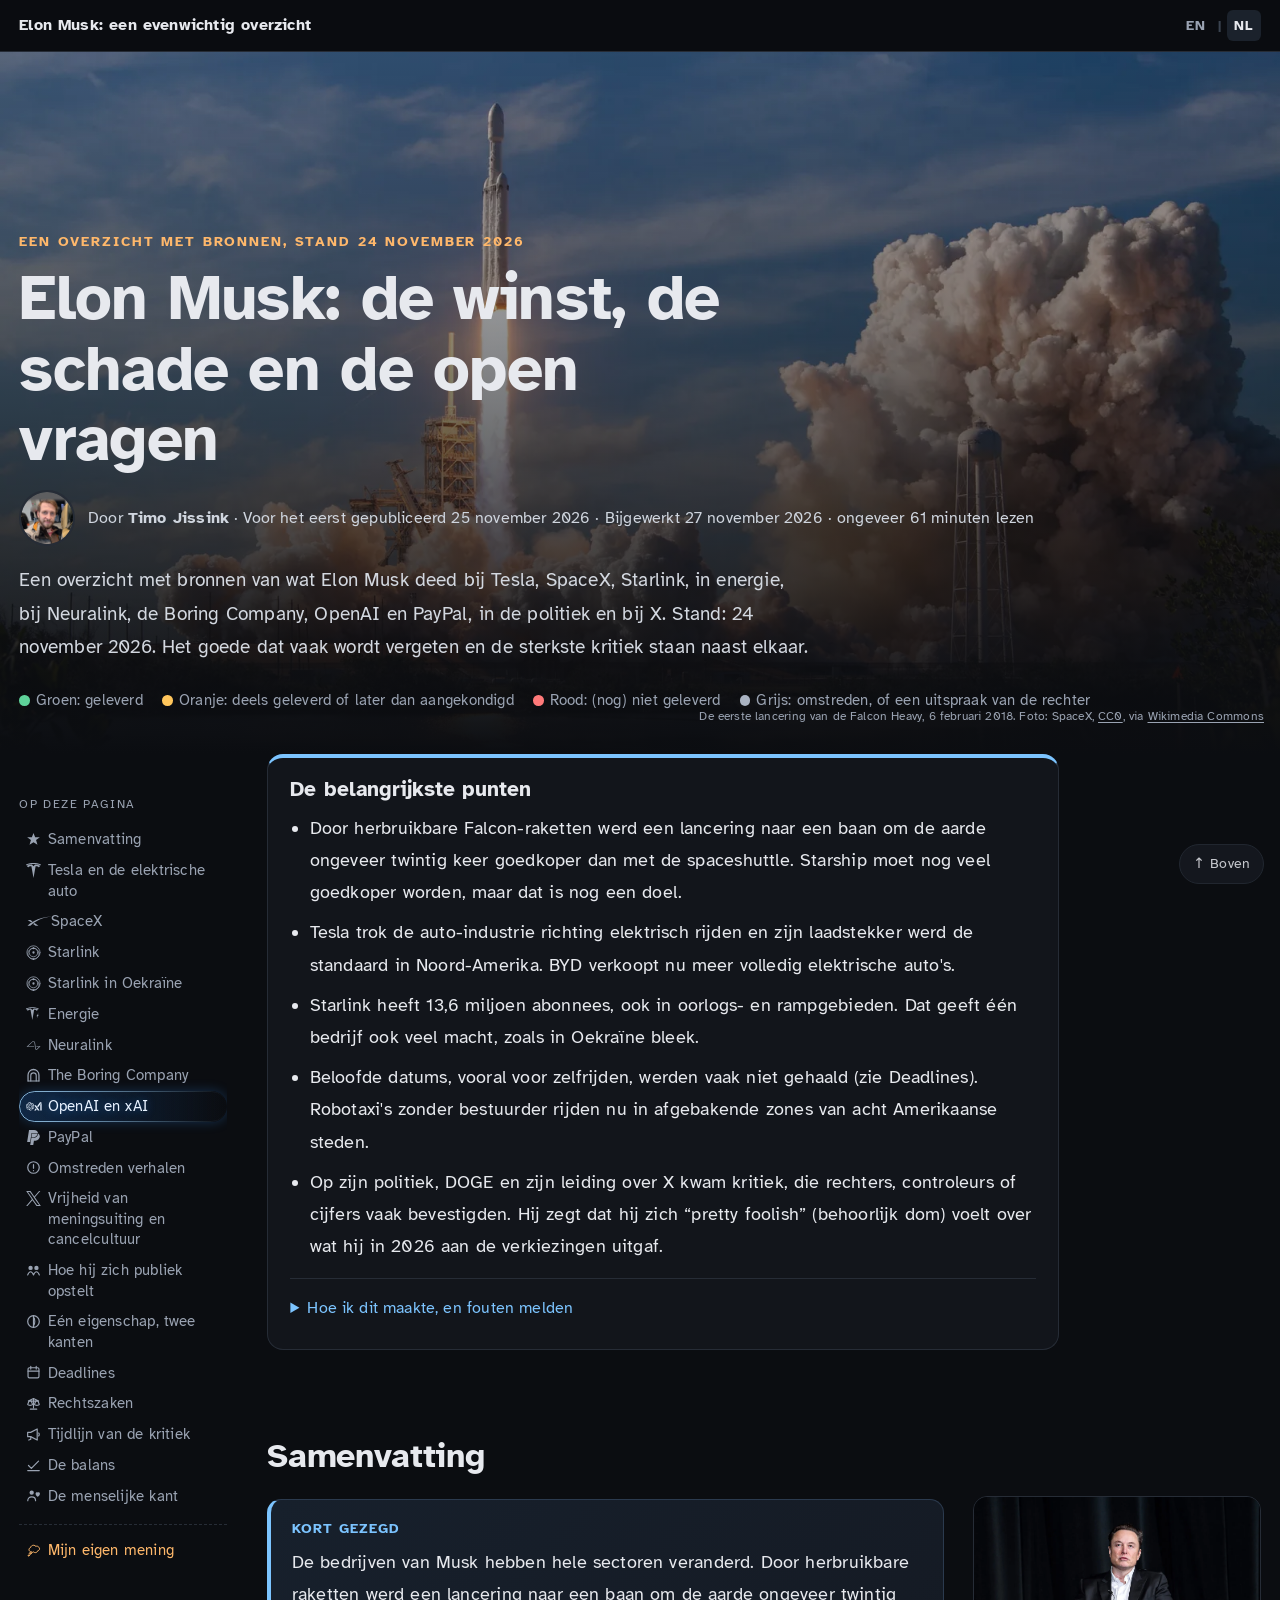
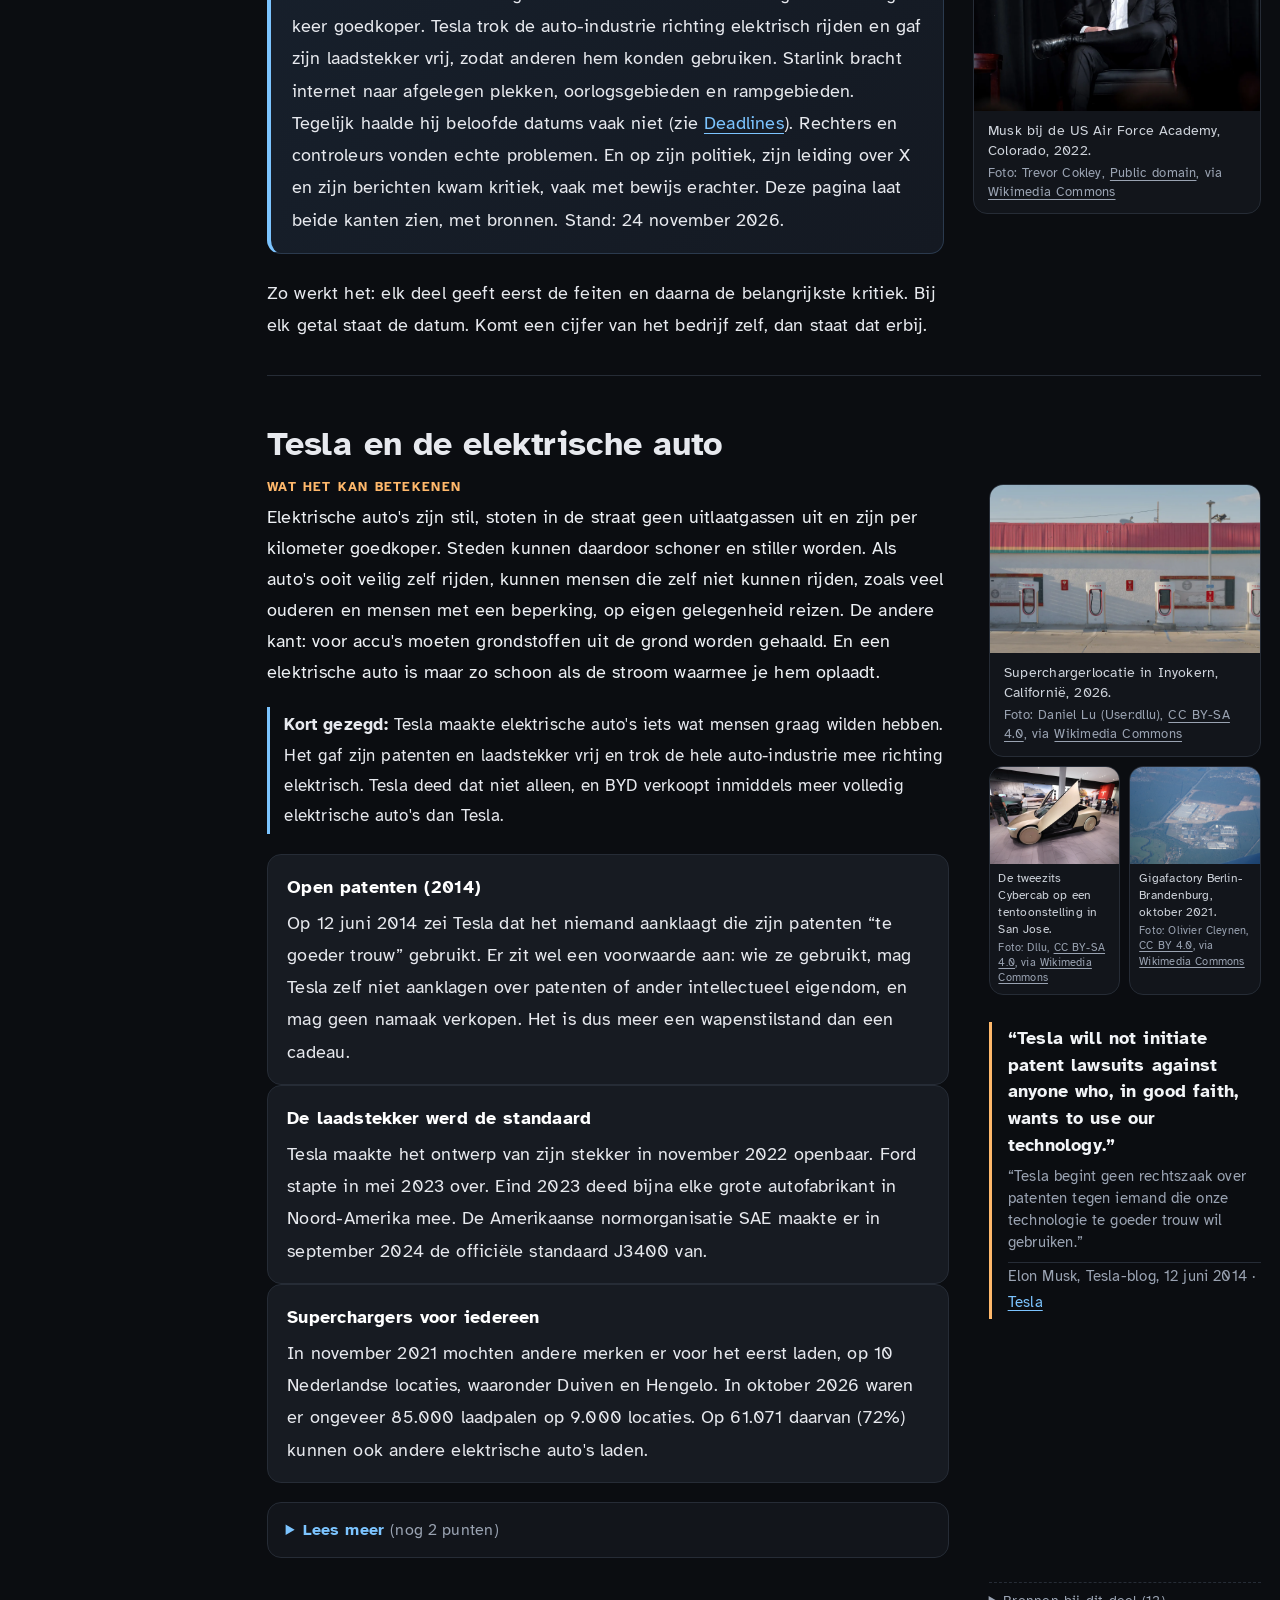
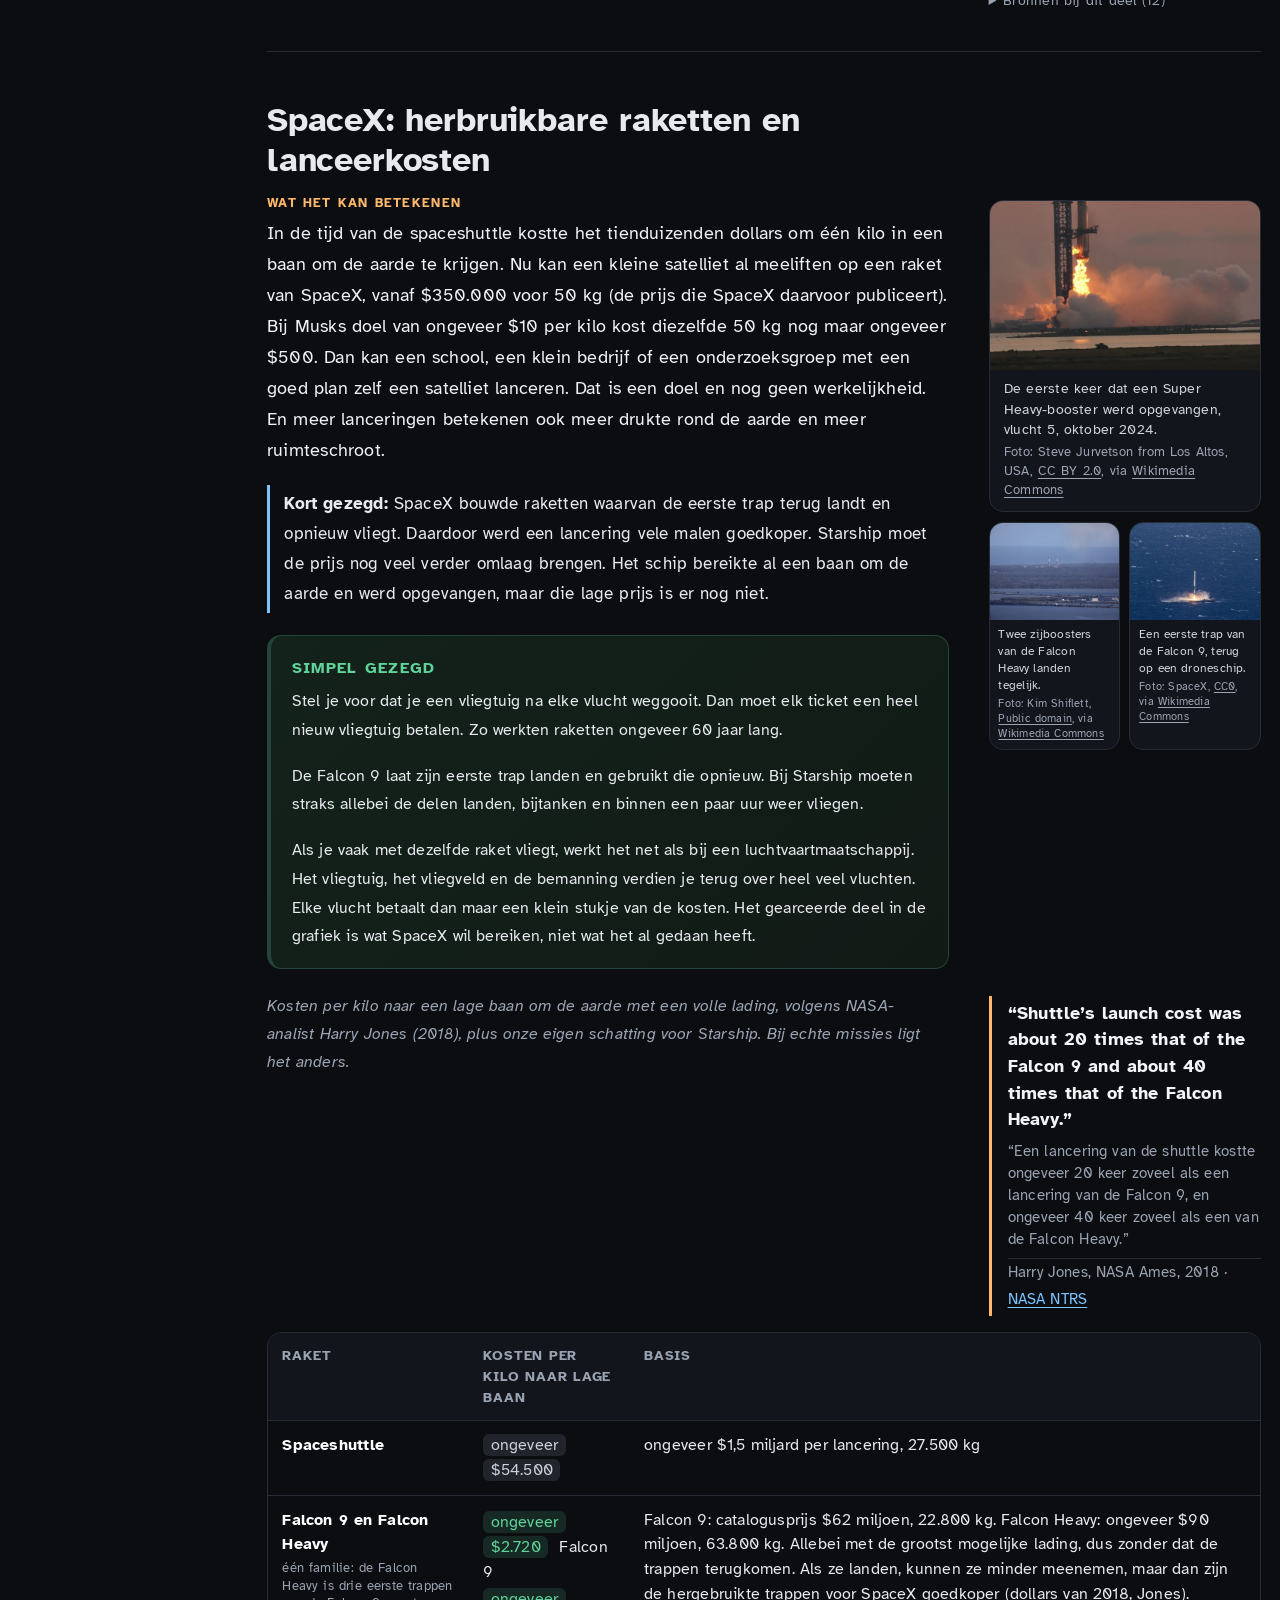
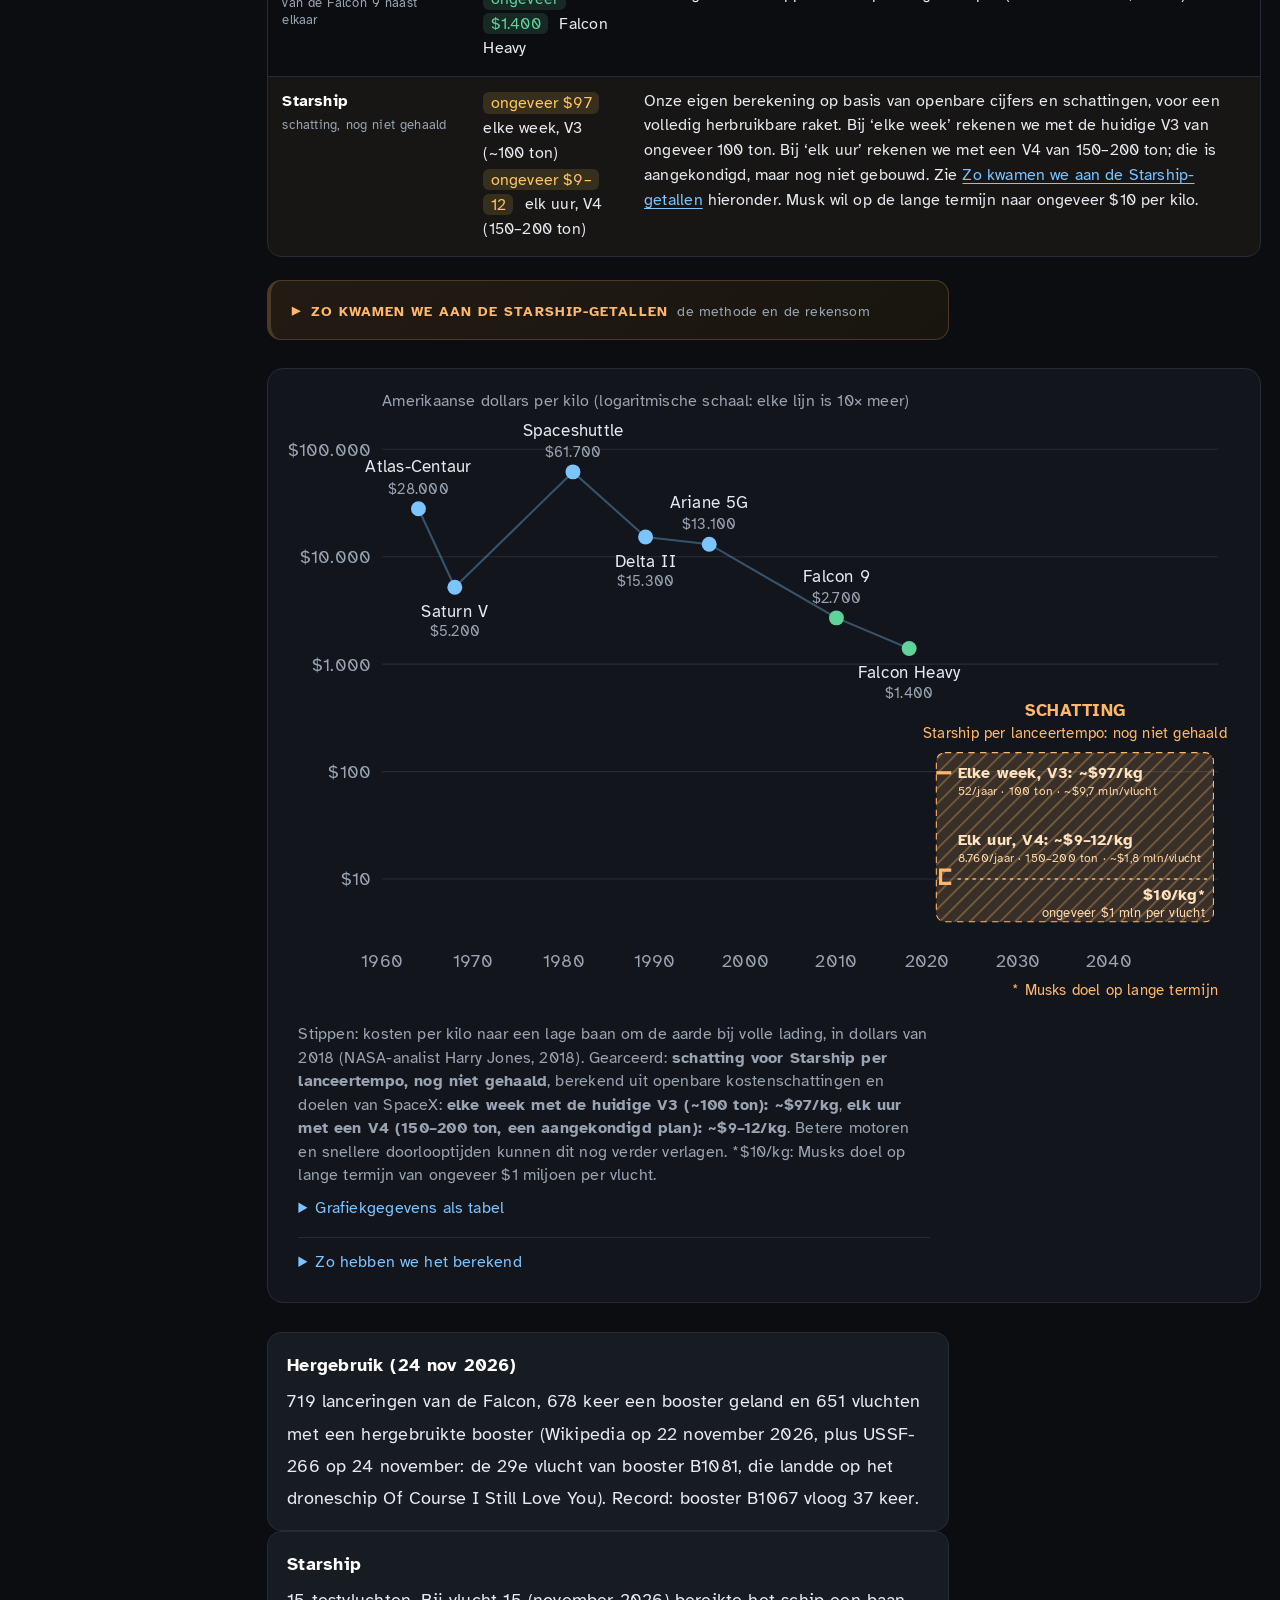
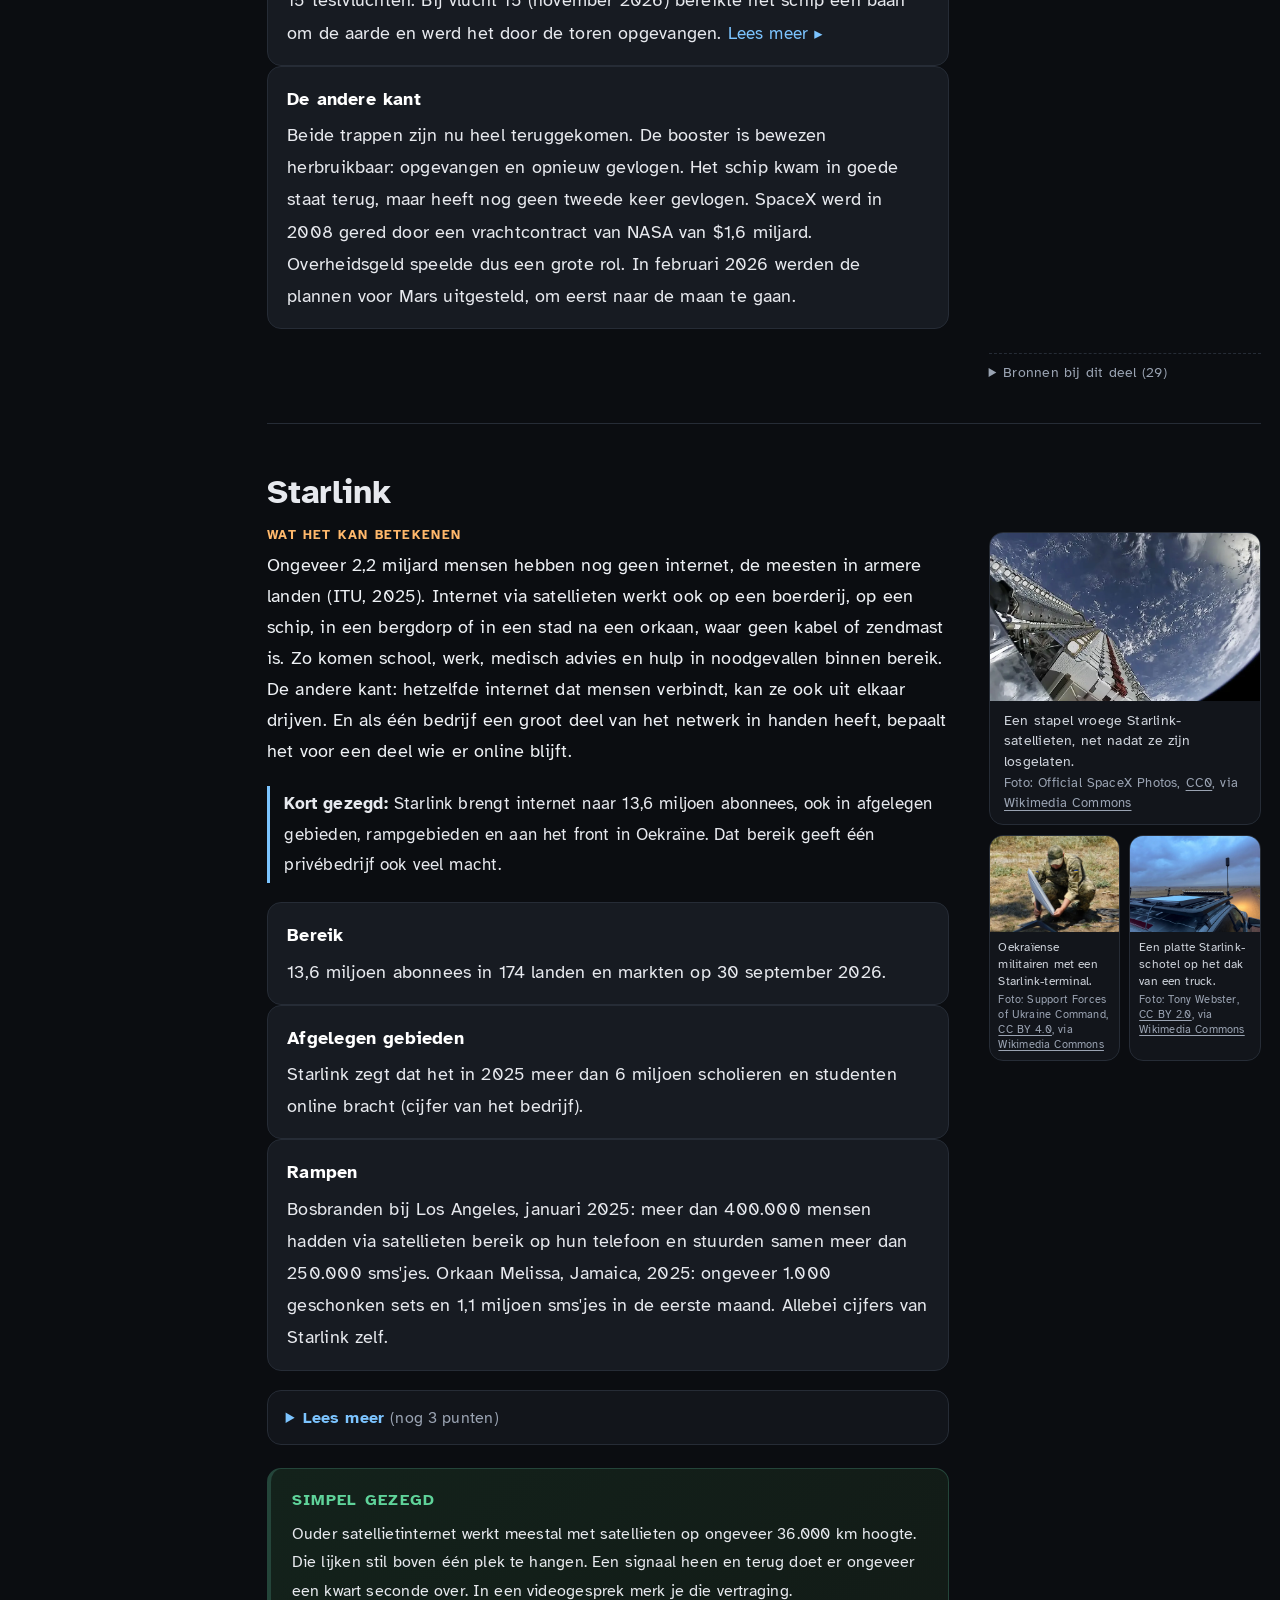
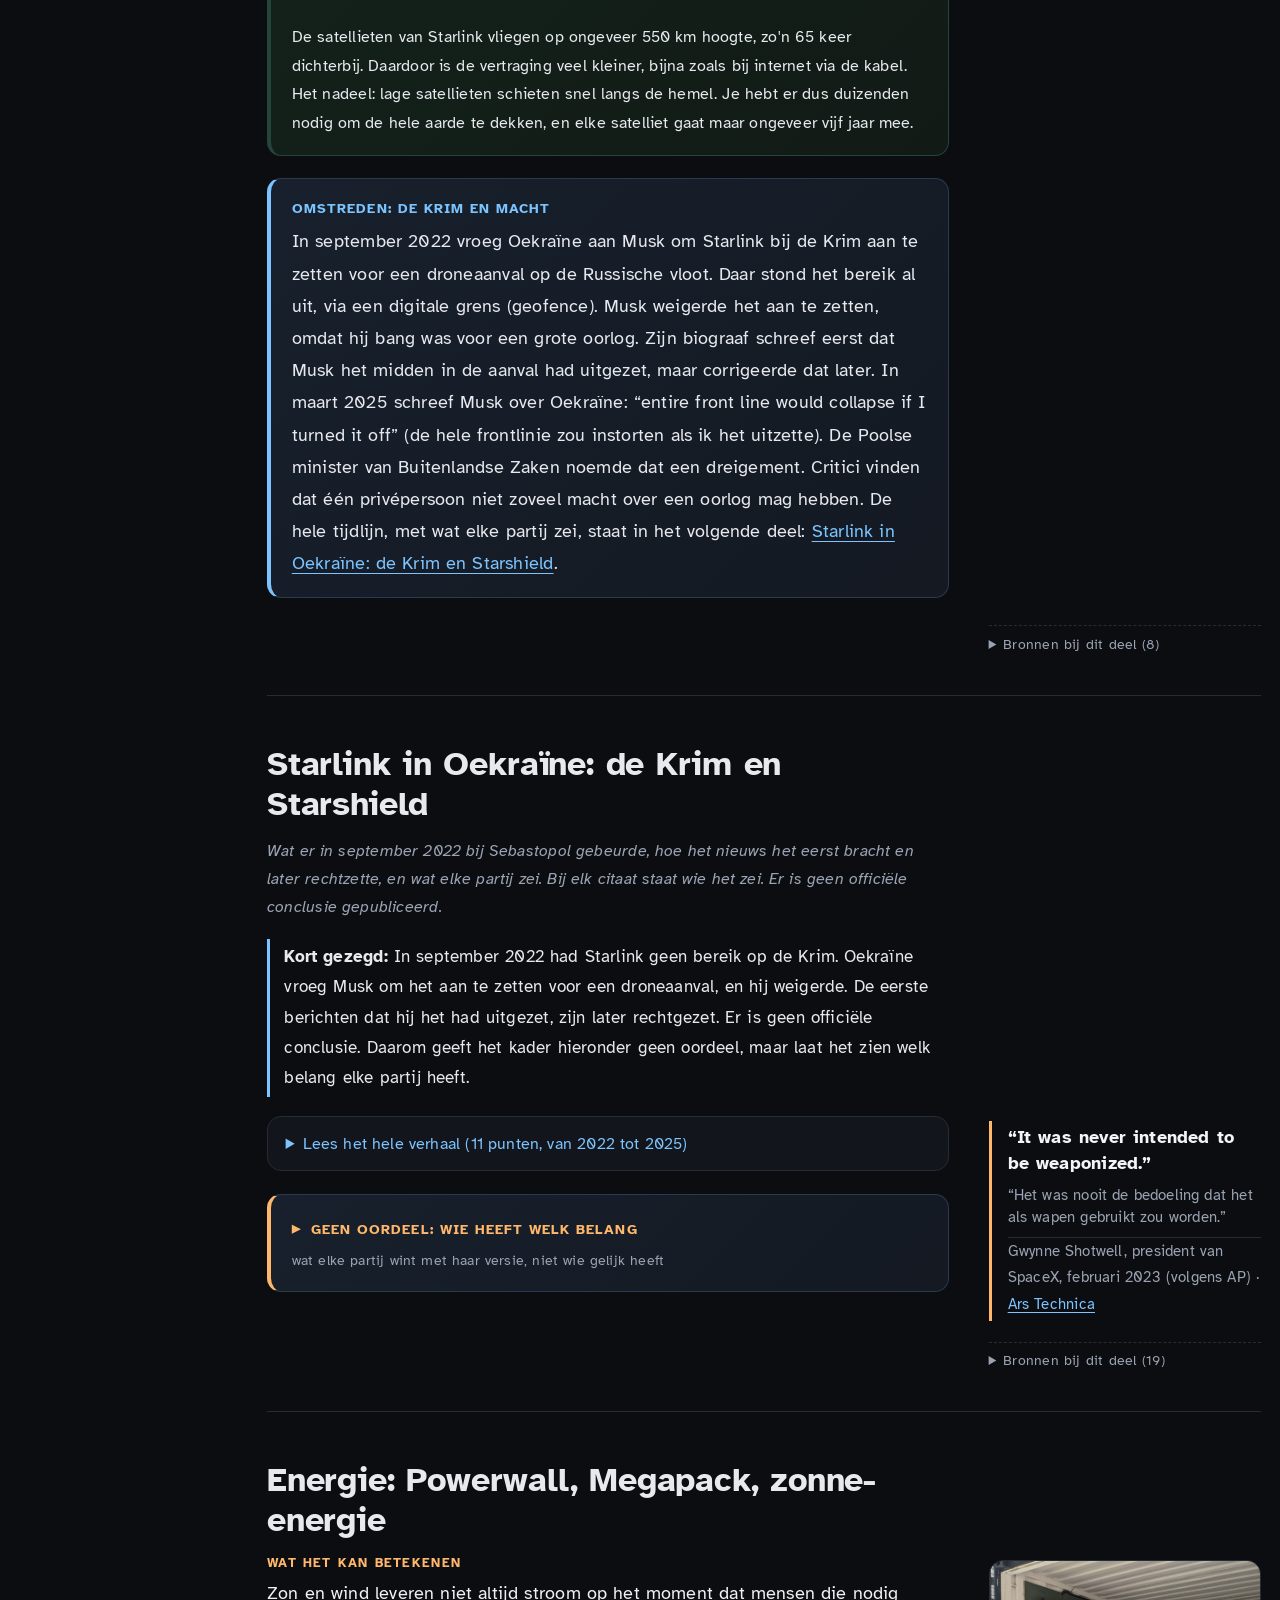
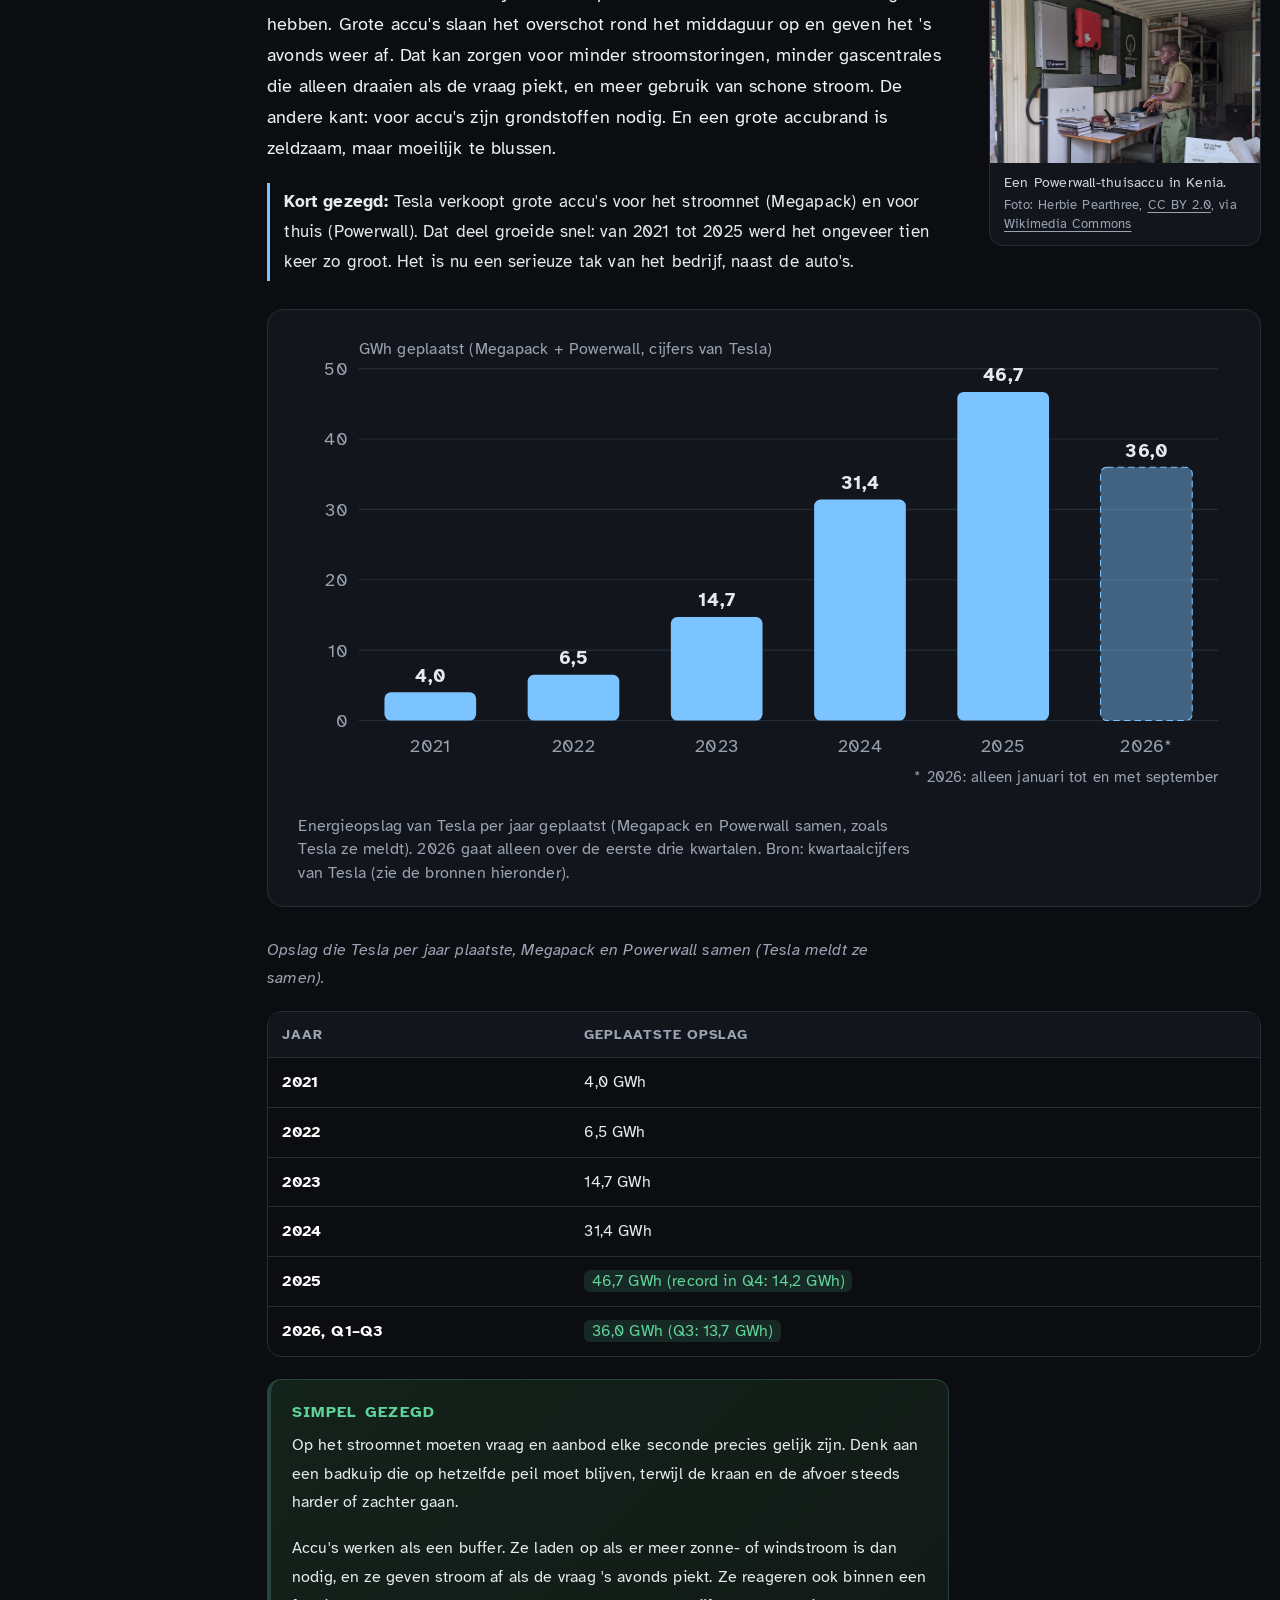
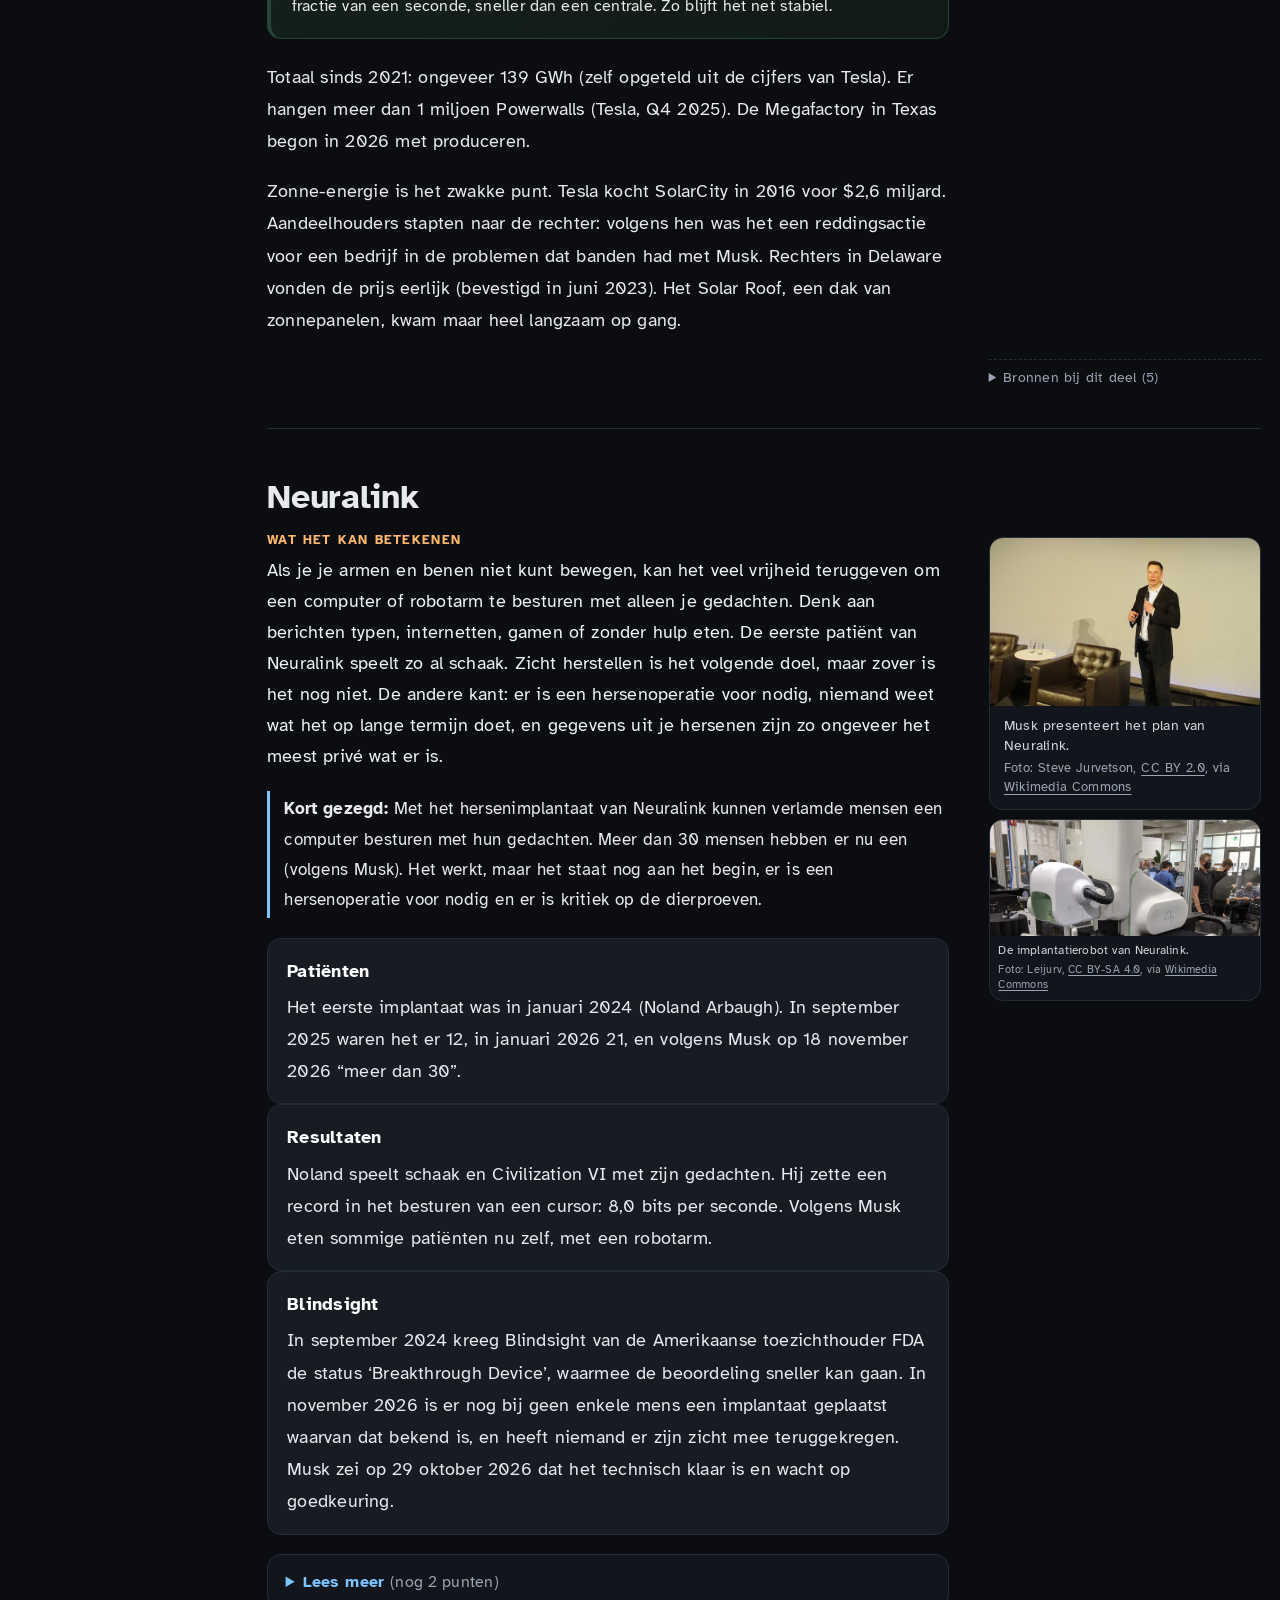
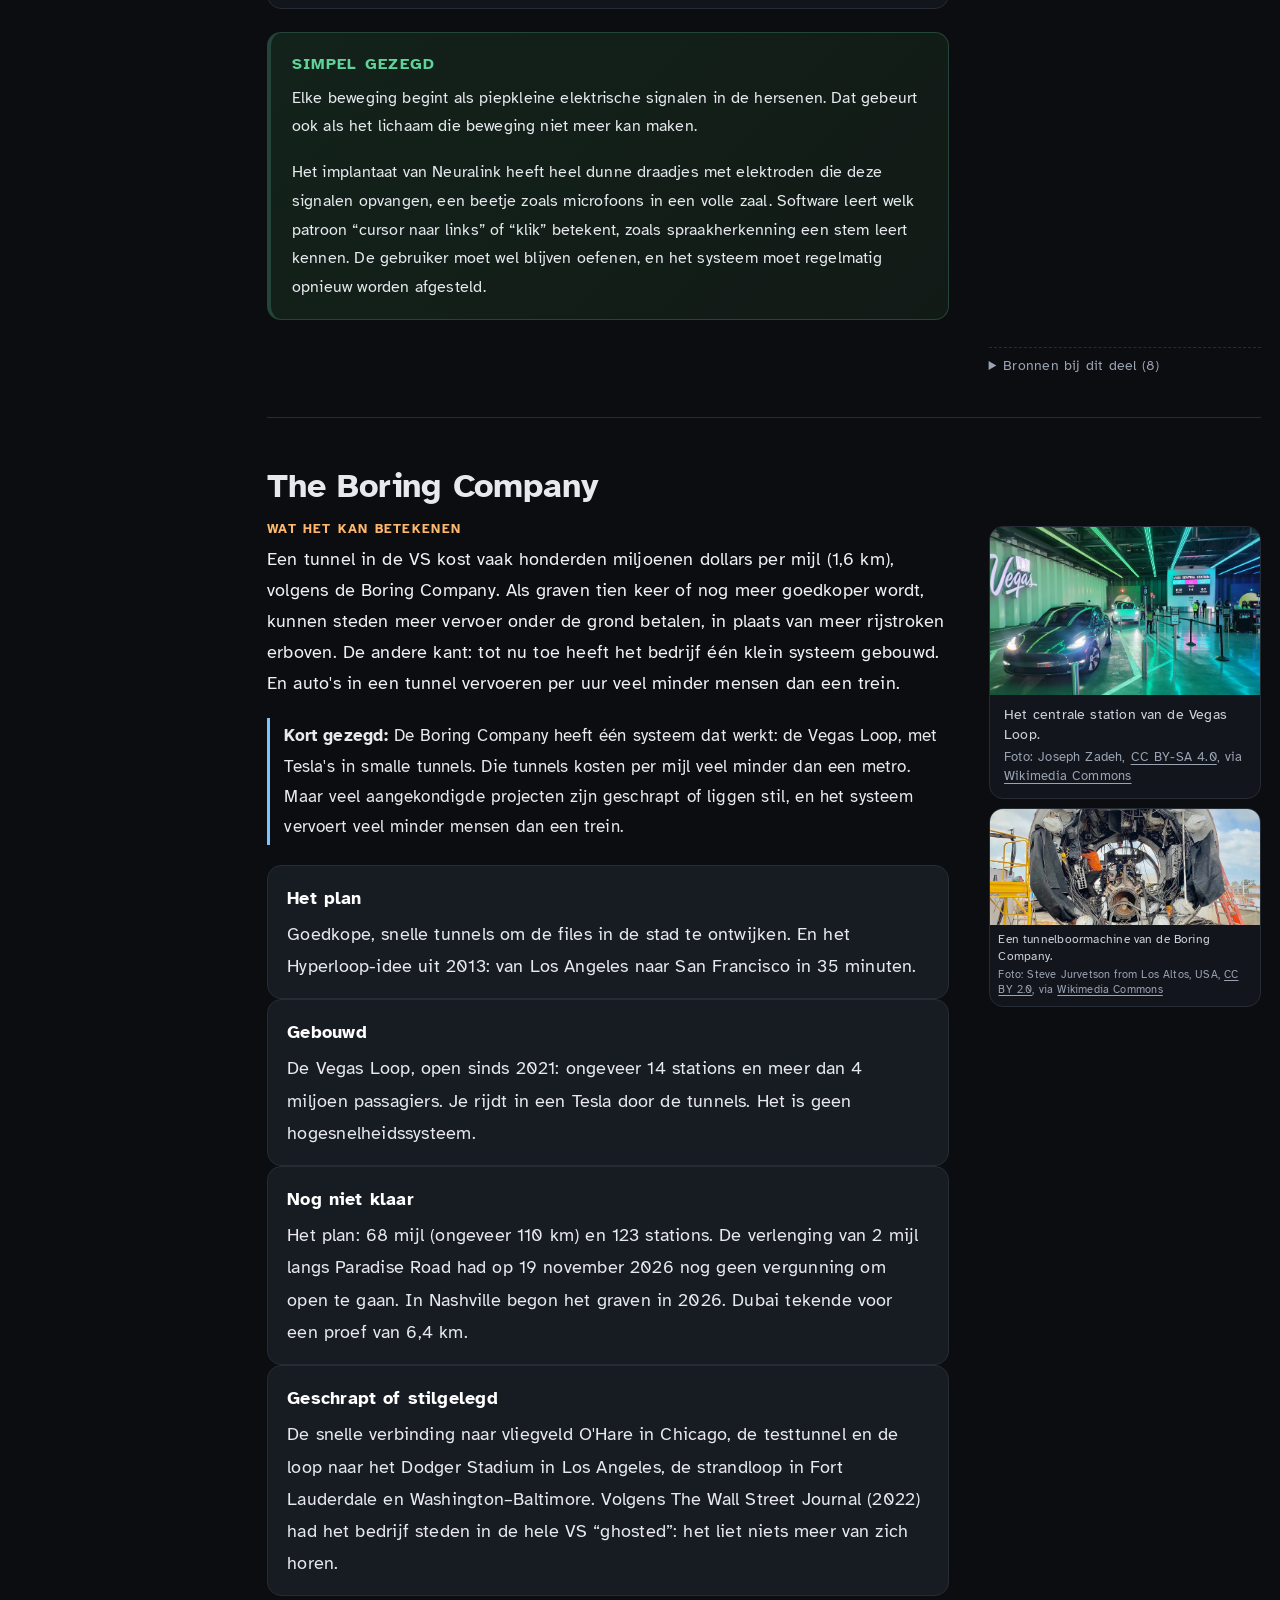
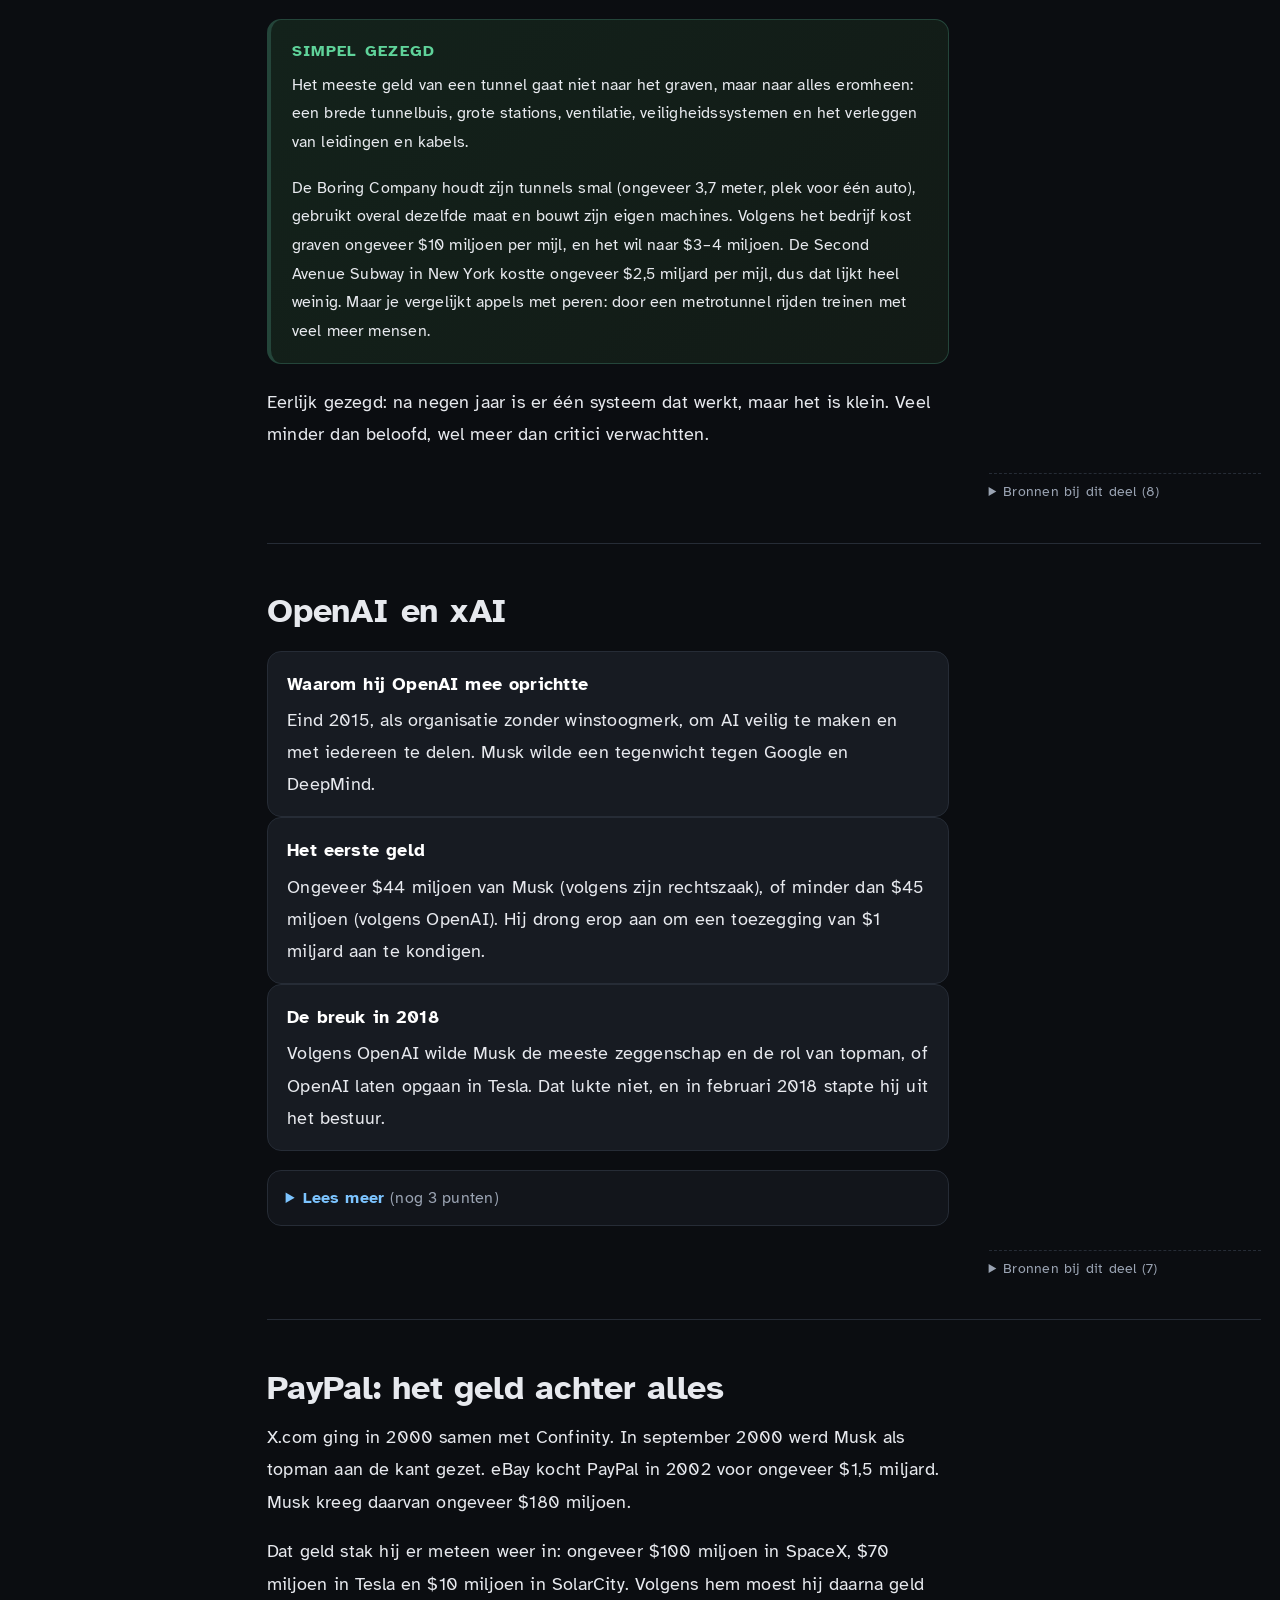
==== commit 405157b3: "Preview: reframe 'One trait, two sides' around qualities and DOGE Keep the section after His public " ====
--- a/nl/index.html
+++ b/nl/index.html
@@ -75,7 +75,7 @@
     <h1>Elon Musk: de winst, de schade en de open vragen</h1>
     <div class="byline">
       <img class="headshot" src="../img/timo-headshot.webp" width="56" height="56" alt="Foto van Timo Jissink">
-      <p>Door <strong>Timo Jissink</strong> · Voor het eerst gepubliceerd 25 november 2026 · Bijgewerkt <time datetime="2026-11-27">27 november 2026</time> · ongeveer 60 minuten lezen</p>
+      <p>Door <strong>Timo Jissink</strong> · Voor het eerst gepubliceerd 25 november 2026 · Bijgewerkt <time datetime="2026-11-27">27 november 2026</time> · ongeveer 61 minuten lezen</p>
     </div>
     <p class="lede">Een overzicht met bronnen van wat Elon Musk deed bij Tesla, SpaceX, Starlink, in energie, bij Neuralink, de Boring Company, OpenAI en PayPal, in de politiek en bij X. Stand: 24 november 2026. Het goede dat vaak wordt vergeten en de sterkste kritiek staan naast elkaar.</p>
     <ul class="legend" aria-label="Uitleg van de kleuren">
@@ -944,39 +944,44 @@
 <!-- Sectie: Eén eigenschap, twee kanten. Nederlandse versie van content/sections/12b-one-trait-two-sides.html. -->
 <section id="one-trait-two-sides">
   <h2>Eén eigenschap, twee kanten</h2>
-  <p>Sommige gewoontes zie je terug in wat hij voor elkaar kreeg én in wat misging. Hij werkt zelf aan de techniek: hij is CEO en hoofdingenieur van SpaceX, en Walter Isaacson en ingenieurs die met hem hebben gewerkt, beschrijven dat hij diep in de details van de machines duikt, niet alleen in het bedrijf.</p>
+  <p>Dit gaat over eigenschappen — manieren van denken, zoals denken vanuit eerste principes of urgentie — niet over aangeleerde vaardigheden zoals politiek of diplomatie. Die eigenschappen passen vaak bij technisch werk; politiek vraagt meestal ook om geduld en het vormen van coalities. Hij werkt zelf aan de techniek: hij is CEO en hoofdingenieur van SpaceX, en Walter Isaacson en ingenieurs die met hem hebben gewerkt, beschrijven dat hij diep in de details van de machines duikt, niet alleen in het bedrijf.</p>
   <details class="more">
-    <summary>Vijf eigenschappen, elk met twee kanten</summary>
+    <summary>Zes eigenschappen, elk met twee kanten</summary>
     <dl class="rows">
       <div class="row">
-        <dt>Werken vanuit eerste principes</dt>
+        <dt>Denken vanuit eerste principes</dt>
         <dd><strong>Toen het werkte:</strong> SpaceX stapte bij Starship over van koolstofvezel op roestvrij staal, dat goedkoper was en sneller te lassen; Musk noemde dat later “by far the best design decision we have made” (verreweg de beste ontwerpkeuze die we hebben gemaakt). Dezelfde gewoonte om onderdelen te schrappen zie je terug in de eenvoudiger Raptor-motoren.<br>
         <strong>Toen het de andere kant op ging:</strong> Bij Tesla drukte hij erop om de radar eraf te halen en voor Autopilot en Full Self-Driving alleen nog camera’s te gebruiken (“vision only”). Tesla zegt dat de camera’s zo goed waren geworden dat radar vooral ruis toevoegde, en dat een systeem met alleen beeld veiliger zou moeten zijn, niet minder veilig. Critici, onder wie sommige oud-ingenieurs, zeiden dat camera’s last hebben van tegenlicht, regen en donker, en keuringsorganisaties trokken hun beoordeling na de wijziging tijdelijk in. Dat verschil van mening is nog niet beslecht.</dd>
       </div>
       <div class="row">
-        <dt>Optimisme over datums</dt>
-        <dd><strong>Toen het werkte:</strong> In december 2015 landde SpaceX een Falcon 9-booster die in een baan om de aarde was geweest. Dat was niet eerder gedaan, en hergebruik werd daarna gewoon.<br>
-        <strong>Toen het de andere kant op ging:</strong> Openbare datums voor Full Self-Driving schuiven al jaren op, en de nieuwe Roadster, die in 2017 al aan klanten werd aangeboden, werd in 2026 opnieuw getoond, met productie gepland voor 2028. De datums staan bij <a href="#timelines">Deadlines</a>.</dd>
+        <dt>Systeemoverzicht</dt>
+        <dd><strong>Toen het werkte:</strong> Mensen die met hem hebben gewerkt, en Isaacson, beschrijven dat hij een heel voertuig in zijn hoofd houdt — van een methaanlek in een Raptor-klep tot hoe een Tesla linksaf moet slaan als er een fietspad ligt — niet alleen de bedrijfskant.<br>
+        <strong>Toen het de andere kant op ging:</strong> Dezelfde neiging om in één keer in een heel systeem te snijden, in 2025 snel toegepast op de federale overheid, leidde ertoe dat mensen werden ontslagen en daarna weer aangenomen, onder wie personeel in de nucleaire beveiliging en in laboratoria voor vogelgriep.</dd>
       </div>
       <div class="row">
-        <dt>Directe, strenge leiding</dt>
+        <dt>Directheid</dt>
         <dd><strong>Toen het werkte:</strong> Na de koop van Twitter ging het personeel van ongeveer 7.500 mensen (het laatste jaarverslag voor de verkoop) naar ongeveer 1.500; de dienst, nu X, draait nog.<br>
-        <strong>Toen het de andere kant op ging:</strong> Musk zei in juli 2023 dat de reclame-inkomsten met 50% waren gedaald, en dat de kasstroom nog steeds negatief was.</dd>
+        <strong>Toen het de andere kant op ging:</strong> Musk zei in juli 2023 dat de reclame-inkomsten met 50% waren gedaald, en dat de kasstroom nog steeds negatief was. In juni 2025 kwam het tot een openlijke breuk met president Trump, nadat Musk een grote uitgavenwet een “disgusting abomination” (een walgelijke gruwel) had genoemd; later had hij het over een America Party. Meer staat bij <a href="#contested-stories">Omstreden verhalen</a>.</dd>
       </div>
       <div class="row">
-        <dt>Tempo en durf om risico te nemen</dt>
+        <dt>Risicobereidheid</dt>
         <dd><strong>Toen het werkte:</strong> SpaceX bouwt vaak een prototype, vliegt ermee en gebruikt de mislukking om de volgende te verbeteren. In die testcyclus is Starship in het openbaar ontwikkeld, en zo leidden de vroege landingsproeven van de Falcon tot een werkende, herbruikbare booster.<br>
         <strong>Toen het de andere kant op ging:</strong> De eerste drie Falcon 1-lanceringen mislukten. Musk heeft gezegd dat de vierde, in september 2008, het laatste geld van het bedrijf kostte, en dat SpaceX er geweest zou zijn als ook die vlucht was mislukt.</dd>
       </div>
       <div class="row">
-        <dt>Een open, impulsieve publieke stem</dt>
-        <dd><strong>Toen het werkte:</strong> Hij legt het werk vaak uit in openbare talks en berichten, zodat het ontwerp in de openbaarheid wordt besproken — bijvoorbeeld de Starship-update van 2019, waarin hij voor een zaal uitlegde waarom ze voor staal kozen.<br>
-        <strong>Toen het de andere kant op ging:</strong> In 2018 noemde hij grottenredder Vernon Unsworth “pedo guy” (pedo). Hij bood in de rechtszaal excuses aan, en een jury vond hem niet aansprakelijk. In hetzelfde jaar leidde zijn tweet dat de financiering “secured” (rond) was om Tesla privé te maken tot een schikking met de beurstoezichthouder SEC van 20 miljoen dollar voor hem en hetzelfde bedrag voor Tesla, en stapte hij op als voorzitter. Meer staat bij <a href="#his-public-style">Hoe hij zich publiek opstelt</a> en <a href="#lawsuits">Rechtszaken</a>.</dd>
+        <dt>Urgentie</dt>
+        <dd><strong>Toen het werkte:</strong> Hij zet vaak een hard openbaar doel en gaat snel te werk. In 2025 noemde hij, via het Department of Government Efficiency (DOGE), een doel om 1.000 tot 2.000 miljard dollar op de federale uitgaven te bezuinigen, en begonnen er snelle bezuinigingen op personeel en contracten.<br>
+        <strong>Toen het de andere kant op ging:</strong> Sommige van die bezuinigingen werden door de rechter teruggedraaid of tegengehouden, en honderden werknemers werden weer aangenomen. Een rechter beval dat veel ontslagen medewerkers in hun proeftijd weer in dienst moesten (het Hooggerechtshof zette later één zo’n bevel stil). Hij was een zeer zichtbaar gezicht van het werk — op CPAC in februari 2025 zwaaide hij op het podium met een kettingzaag, een cadeau van de Argentijnse president Milei, en noemde die “the chainsaw for bureaucracy” (de kettingzaag voor de bureaucratie) — terwijl het Witte Huis zei dat zijn formele rol die van special government employee en senior adviseur was, zonder bevoegdheid om zelf overheidsbesluiten te nemen. Peilingen in dat voorjaar lieten zien dat hij minder gunstig werd beoordeeld: een peiling van Harvard-Harris ging van een gelijke verdeling in februari naar 39% gunstig en 49% ongunstig eind maart; een peiling van AP-NORC in april zette het aandeel gunstige oordelen op 33%, tegen 41% in december. Het latere debat over hoeveel DOGE echt heeft bespaard staat bij <a href="#contested-stories">Omstreden verhalen</a>.</dd>
+      </div>
+      <div class="row">
+        <dt>Optimisme</dt>
+        <dd><strong>Toen het werkte:</strong> In december 2015 landde SpaceX een Falcon 9-booster die in een baan om de aarde was geweest. Dat was niet eerder gedaan, en hergebruik werd daarna gewoon.<br>
+        <strong>Toen het de andere kant op ging:</strong> Openbare datums voor Full Self-Driving schuiven al jaren op, en de nieuwe Roadster, die in 2017 al aan klanten werd aangeboden, werd in 2026 opnieuw getoond, met productie gepland voor 2028. De datums staan bij <a href="#timelines">Deadlines</a>.</dd>
       </div>
     </dl>
   </details>
   <details class="sources">
-    <summary>Bronnen bij dit deel (16)</summary>
+    <summary>Bronnen bij dit deel (23)</summary>
     <ol>
       <li><span class="src-site">SpaceX</span> · <a href="https://www.spacex.com/updates" rel="noopener" title="Starship Update, 28 Sep 2019 (Musk introduced as SpaceX Chief Engineer and CEO)" lang="en">Starship Update, 28 Sep 2019 (Musk introduced as SpaceX…</a></li>
       <li><span class="src-site">CNBC, 29 sep 2017</span> · <a href="https://www.cnbc.com/make-it/2017/09/29/elon-musk-9-years-ago-spacex-nearly-failed-itself-out-of-existence.html" rel="noopener" title="9 years ago SpaceX nearly failed itself out of existence" lang="en">9 years ago SpaceX nearly failed itself out of existence</a></li>
@@ -984,7 +989,7 @@
       <li><span class="src-site">Walter Isaacson, Simon &amp; Schuster, 2023</span> · <a href="https://www.simonandschuster.com/books/Elon-Musk/Walter-Isaacson/9781982181284" rel="noopener" title="Elon Musk (biography)" lang="en">Elon Musk (biography)</a></li>
       <li><span class="src-site">Popular Mechanics, 22 jan 2019</span> · <a href="https://www.popularmechanics.com/space/rockets/a25953663/elon-musk-spacex-bfr-stainless-steel/" rel="noopener" title="Elon Musk interview: why the Starship is built of stainless steel" lang="en">Elon Musk interview: why the Starship is built of…</a></li>
       <li><span class="src-site">Ars Technica, sep 2019</span> · <a href="https://arstechnica.com/features/2019/09/after-starship-unveiling-mars-seems-a-little-closer/" rel="noopener" title="Elon Musk, man of steel, reveals his stainless Starship (“by far the best design decision we have made”)" lang="en">Elon Musk, man of steel, reveals his stainless Starship…</a></li>
-      <li><span class="src-site">Aviation Week, 2024</span> · <a href="https://aviationweek.com/space/commercial-space/algorithm-spacexs-five-step-process-better-engineering" rel="noopener" title="The Algorithm: SpaceX’s five-step process for better engineering (Tim Berry, former SpaceX)" lang="en">The Algorithm: SpaceX’s five-step process for better…</a></li>
+      <li><span class="src-site">Aviation Week</span> · <a href="https://aviationweek.com/space/commercial-space/algorithm-spacexs-five-step-process-better-engineering" rel="noopener" title="The Algorithm: SpaceX’s five-step process for better engineering (Tim Berry, former SpaceX)" lang="en">The Algorithm: SpaceX’s five-step process for better…</a></li>
       <li><span class="src-site">Tesla</span> · <a href="https://www.tesla.com/support/transitioning-tesla-vision" rel="noopener" title="Transitioning to Tesla Vision" lang="en">Transitioning to Tesla Vision</a></li>
       <li><span class="src-site">Electrek, 28 mei 2021</span> · <a href="https://electrek.co/2021/05/28/tesla-autopilot-safety-features-despite-what-media-saying/" rel="noopener" title="Tesla vehicles without radar still have Autopilot safety features (Musk: radar reduces signal/noise)" lang="en">Tesla vehicles without radar still have Autopilot safety…</a></li>
       <li><span class="src-site">Reuters, 2 jun 2021</span> · <a href="https://www.reuters.com/business/autos-transportation/tesla-drops-radar-is-autopilot-system-safe-2021-06-02/" rel="noopener" title="Explainer: Tesla drops radar; is Autopilot system safe?" lang="en">Explainer: Tesla drops radar; is Autopilot system safe?</a></li>
@@ -993,7 +998,14 @@
       <li><span class="src-site">US SEC</span> · <a href="https://www.sec.gov/Archives/edgar/data/1418091/000141809122000029/twtr-20211231.htm" rel="noopener" title="Twitter, Inc. Form 10-K for the year ended 31 Dec 2021 (about 7,500 full-time employees)" lang="en">Twitter, Inc. Form 10-K for the year ended 31 Dec 2021…</a></li>
       <li><span class="src-site">Reuters, 12 apr 2023</span> · <a href="https://www.reuters.com/technology/elon-musk-says-twitter-is-roughly-breaking-even-2023-04-12/" rel="noopener" title="Musk says Twitter is roughly breaking even, has 1,500 employees" lang="en">Musk says Twitter is roughly breaking even, has 1,500…</a></li>
       <li><span class="src-site">Reuters, 15 jul 2023</span> · <a href="https://www.reuters.com/technology/elon-musk-says-twitters-cash-flow-still-negative-ad-revenue-drops-2023-07-15/" rel="noopener" title="Elon Musk says Twitter’s cash flow still negative as ad revenue drops 50%" lang="en">Elon Musk says Twitter’s cash flow still negative as ad…</a></li>
-      <li><span class="src-site">NPR, 29 sep 2018</span> · <a href="https://www.npr.org/2018/09/29/653014733/elon-musk-settles-with-sec-agrees-to-step-down-as-tesla-chairman" rel="noopener" title="Elon Musk settles with SEC, agrees to step down as Tesla chairman" lang="en">Elon Musk settles with SEC, agrees to step down as Tesla…</a></li>
+      <li><span class="src-site">Reuters, 21 feb 2025</span> · <a href="https://www.reuters.com/world/us/fired-rehired-dizzying-confusion-trumps-government-overhaul-2025-02-21/" rel="noopener" title="Fired and rehired: the dizzying confusion of Trump’s government overhaul" lang="en">Fired and rehired: the dizzying confusion of Trump’s…</a></li>
+      <li><span class="src-site">Reuters, 18 feb 2025</span> · <a href="https://www.reuters.com/legal/white-house-says-musk-is-not-doge-employee-has-no-authority-make-decisions-2025-02-18/" rel="noopener" title="White House says Musk is not a DOGE employee and has no authority to make decisions" lang="en">White House says Musk is not a DOGE employee and has no…</a></li>
+      <li><span class="src-site">Reuters, 21 feb 2025</span> · <a href="https://www.reuters.com/world/us/elon-musk-wields-chainsaw-conservative-gathering-gift-argentinas-milei-2025-02-21/" rel="noopener" title="Elon Musk wields chainsaw at conservative gathering, a gift from Argentina’s Milei" lang="en">Elon Musk wields chainsaw at conservative gathering, a…</a></li>
+      <li><span class="src-site">The Guardian, 13 mrt 2025</span> · <a href="https://www.theguardian.com/us-news/2025/mar/13/federal-court-orders-fired-workers-doge" rel="noopener" title="Judge orders Trump administration to reinstate most fired probationary staff" lang="en">Judge orders Trump administration to reinstate most fired…</a></li>
+      <li><span class="src-site">Reuters, 8 apr 2025</span> · <a href="https://www.reuters.com/legal/us-supreme-court-halts-reinstatement-fired-federal-employees-2025-04-08/" rel="noopener" title="US Supreme Court halts reinstatement of fired federal employees" lang="en">US Supreme Court halts reinstatement of fired federal…</a></li>
+      <li><span class="src-site">Reuters, 5 jun / 7 jul 2025</span> · <a href="https://www.reuters.com/business/autos-transportation/disgusting-abomination-crazy-trump-musk-social-media-brawl-2025-06-05/" rel="noopener" title="Musk-Trump feud escalates with ‘America Party’ announcement" lang="en">Musk-Trump feud escalates with ‘America Party’…</a></li>
+      <li><span class="src-site">Harvard CAPS / Harris, 31 mrt 2025</span> · <a href="https://harvardharrispoll.com/press-release-march-2025/" rel="noopener" title="March 2025 Harvard CAPS / Harris poll (Musk favourability)" lang="en">March 2025 Harvard CAPS / Harris poll (Musk favourability)</a></li>
+      <li><span class="src-site">AP-NORC, apr 2025</span> · <a href="https://apnews.com/article/musk-trump-doge-tesla-d1206a96983b30b9cef7b18eaa8c48a7" rel="noopener" title="Musk is unpopular and most think he has too much influence in Washington" lang="en">Musk is unpopular and most think he has too much influence…</a></li>
     </ol>
   </details>
 </section>
@@ -1318,7 +1330,7 @@
   <h3>Waarom hij me aanspreekt</h3>
   <p>Ik denk dat Musk goede bedoelingen en duidelijke doelen heeft: schonere energie, goedkoper de ruimte in, internet voor iedereen. Om daar te komen moest er wat opgeofferd worden, en dat was niet altijd eerlijk voor de mensen die het raakte.</p>
   <p>Wat ik het meest in hem bewonder: hij bouwt dingen. Als je iets maakt waar veel mensen en zelfs overheden op gaan rekenen, ben je moeilijk te vervangen. Dan krijg je vanzelf invloed, of je dat nou wilt of niet. Het grootste deel van zijn macht heeft hij volgens mij zo verdiend, niet gegrepen. Tegelijk vind ik ook dat één persoon te veel controle heeft over zoiets als Starlink.</p>
-  <p>Bij de gewoontes in <a href="#one-trait-two-sides">Eén eigenschap, twee kanten</a> zie ik de meeste als sterke kanten. Volgens mij heeft niemand een beter overzicht van de hele auto of van Starship, al blijft het teamwerk.</p>
+  <p>Bij de eigenschappen in <a href="#one-trait-two-sides">Eén eigenschap, twee kanten</a> zie ik de meeste als sterke kanten. Volgens mij heeft niemand een beter overzicht van de hele auto of van Starship, al blijft het teamwerk.</p>
 
   <h3>Starlink, Oekraïne en Starshield</h3>
   <p>Over de Krim denk ik dat Musk de waarheid vertelt. Starlink stond daar niet aan, volgens de voorwaarden is het niet bedoeld voor militaire aanvallen, en hij weigerde het aan te zetten voor een aanval. Militair werk hoort op een systeem dat de overheid zelf bezit en bestuurt. Daar is Starshield voor.</p>
@@ -1358,7 +1370,7 @@
   
   <p>Alle links die op deze pagina staan, bekeken tot en met 24 november 2026. De titels staan in de taal van de bron. Het deel ‘Mijn eigen mening’ hierboven is een mening en heeft geen eigen bronnen.</p>
   <details class="sources master">
-    <summary>Alle bronnen (204)</summary>
+    <summary>Alle bronnen (212)</summary>
   <ol class="source-list">
     <li><span class="src-site">Tesla</span> · <a href="https://www.tesla.com/en_ca/blog/all-our-patent-are-belong-you" rel="noopener" title="All Our Patent Are Belong To You" lang="en">All Our Patent Are Belong To You</a></li>
     <li><span class="src-site">Road &amp; Track</span> · <a href="https://www.roadandtrack.com/news/a35030461/why-other-car-companies-dont-use-tesla-superchargers/" rel="noopener" title="Why other car companies dont use tesla superchargers" lang="en">Why other car companies dont use tesla superchargers</a></li>
@@ -1564,6 +1576,14 @@
     <li><span class="src-site">US SEC</span> · <a href="https://www.sec.gov/Archives/edgar/data/1418091/000141809122000029/twtr-20211231.htm" rel="noopener" title="Twitter, Inc. Form 10-K for the year ended 31 Dec 2021 (about 7,500 full-time employees)" lang="en">Twitter, Inc. Form 10-K for the year ended 31 Dec 2021…</a></li>
     <li><span class="src-site">Reuters, 12 apr 2023</span> · <a href="https://www.reuters.com/technology/elon-musk-says-twitter-is-roughly-breaking-even-2023-04-12/" rel="noopener" title="Musk says Twitter is roughly breaking even, has 1,500 employees" lang="en">Musk says Twitter is roughly breaking even, has 1,500…</a></li>
     <li><span class="src-site">Reuters, 15 jul 2023</span> · <a href="https://www.reuters.com/technology/elon-musk-says-twitters-cash-flow-still-negative-ad-revenue-drops-2023-07-15/" rel="noopener" title="Elon Musk says Twitter’s cash flow still negative as ad revenue drops 50%" lang="en">Elon Musk says Twitter’s cash flow still negative as ad…</a></li>
+    <li><span class="src-site">Reuters, 21 feb 2025</span> · <a href="https://www.reuters.com/world/us/fired-rehired-dizzying-confusion-trumps-government-overhaul-2025-02-21/" rel="noopener" title="Fired and rehired: the dizzying confusion of Trump’s government overhaul" lang="en">Fired and rehired: the dizzying confusion of Trump’s…</a></li>
+    <li><span class="src-site">Reuters, 18 feb 2025</span> · <a href="https://www.reuters.com/legal/white-house-says-musk-is-not-doge-employee-has-no-authority-make-decisions-2025-02-18/" rel="noopener" title="White House says Musk is not a DOGE employee and has no authority to make decisions" lang="en">White House says Musk is not a DOGE employee and has no…</a></li>
+    <li><span class="src-site">Reuters, 21 feb 2025</span> · <a href="https://www.reuters.com/world/us/elon-musk-wields-chainsaw-conservative-gathering-gift-argentinas-milei-2025-02-21/" rel="noopener" title="Elon Musk wields chainsaw at conservative gathering, a gift from Argentina’s Milei" lang="en">Elon Musk wields chainsaw at conservative gathering, a…</a></li>
+    <li><span class="src-site">The Guardian, 13 mrt 2025</span> · <a href="https://www.theguardian.com/us-news/2025/mar/13/federal-court-orders-fired-workers-doge" rel="noopener" title="Judge orders Trump administration to reinstate most fired probationary staff" lang="en">Judge orders Trump administration to reinstate most fired…</a></li>
+    <li><span class="src-site">Reuters, 8 apr 2025</span> · <a href="https://www.reuters.com/legal/us-supreme-court-halts-reinstatement-fired-federal-employees-2025-04-08/" rel="noopener" title="US Supreme Court halts reinstatement of fired federal employees" lang="en">US Supreme Court halts reinstatement of fired federal…</a></li>
+    <li><span class="src-site">Reuters, 5 jun / 7 jul 2025</span> · <a href="https://www.reuters.com/business/autos-transportation/disgusting-abomination-crazy-trump-musk-social-media-brawl-2025-06-05/" rel="noopener" title="Musk-Trump feud escalates with ‘America Party’ announcement" lang="en">Musk-Trump feud escalates with ‘America Party’…</a></li>
+    <li><span class="src-site">Harvard CAPS / Harris, 31 mrt 2025</span> · <a href="https://harvardharrispoll.com/press-release-march-2025/" rel="noopener" title="March 2025 Harvard CAPS / Harris poll (Musk favourability)" lang="en">March 2025 Harvard CAPS / Harris poll (Musk favourability)</a></li>
+    <li><span class="src-site">AP-NORC, apr 2025</span> · <a href="https://apnews.com/article/musk-trump-doge-tesla-d1206a96983b30b9cef7b18eaa8c48a7" rel="noopener" title="Musk is unpopular and most think he has too much influence in Washington" lang="en">Musk is unpopular and most think he has too much influence…</a></li>
   </ol>
   </details>
 </section>
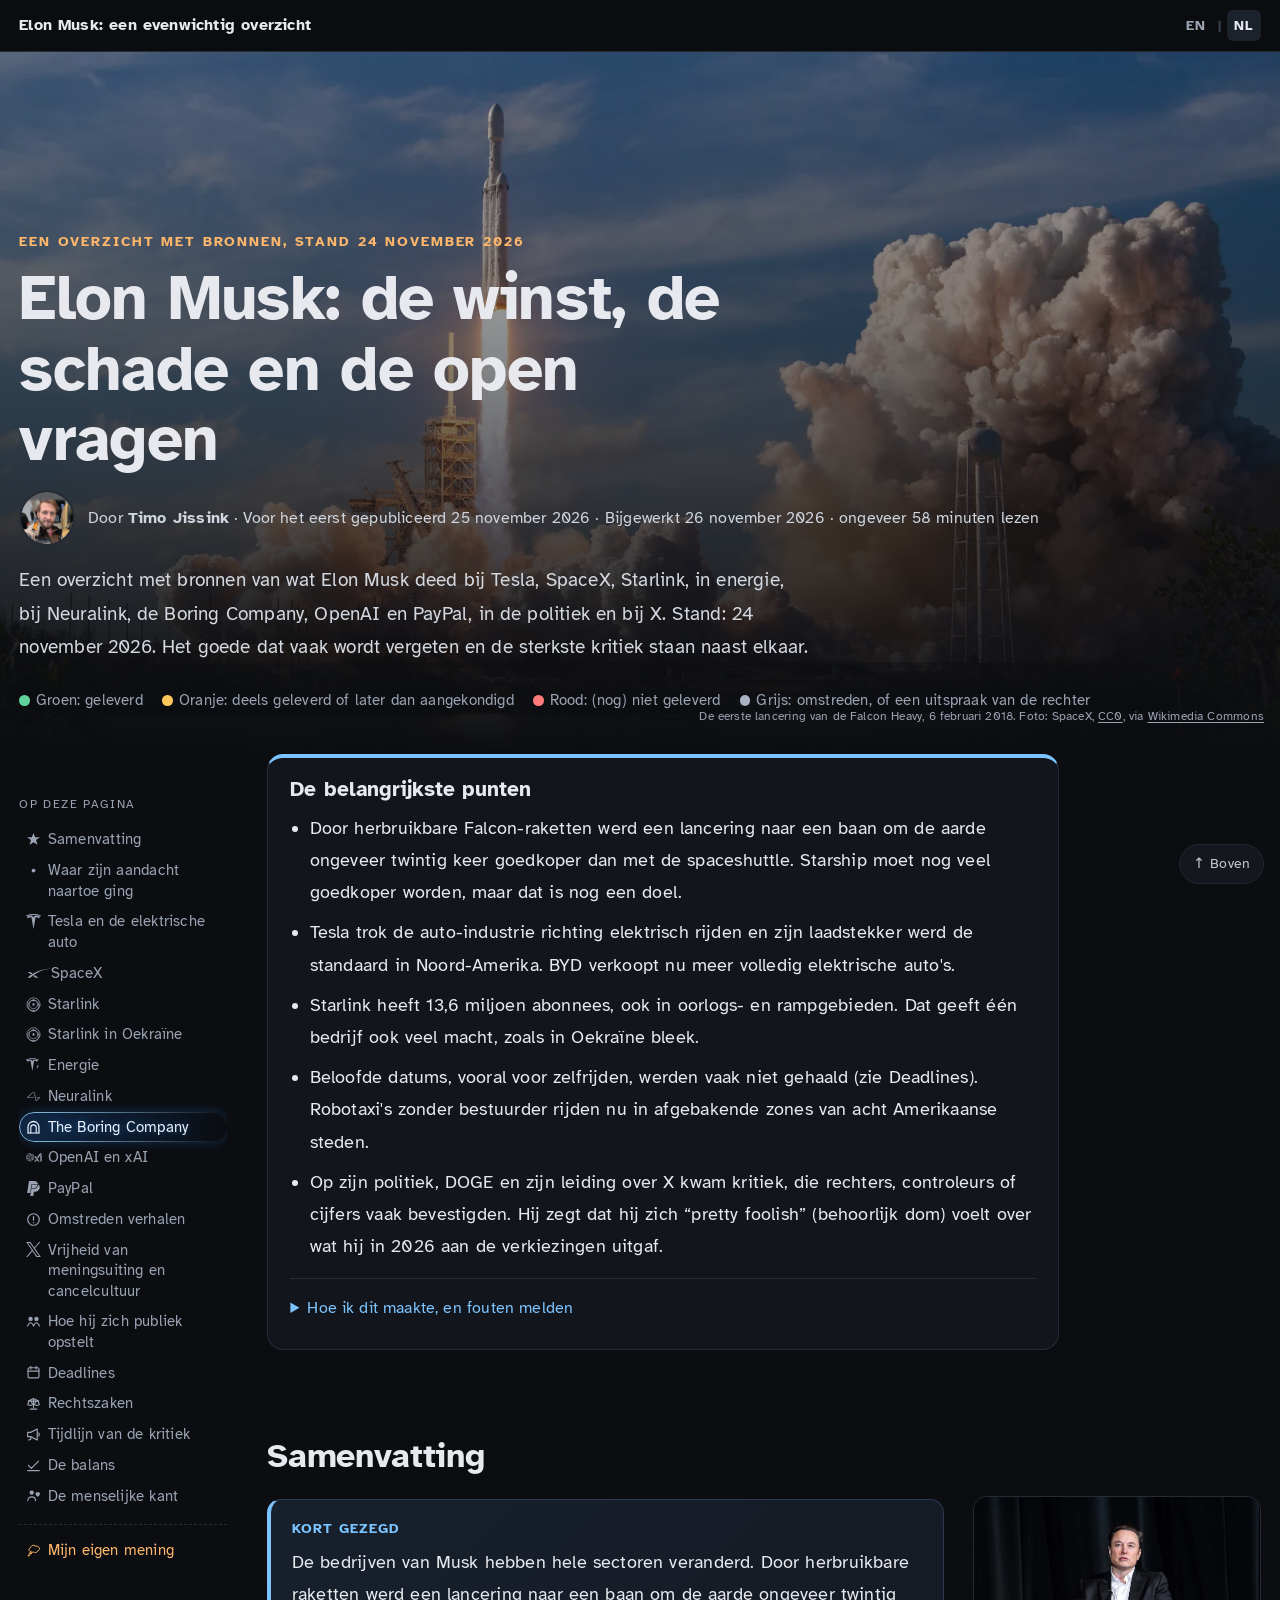
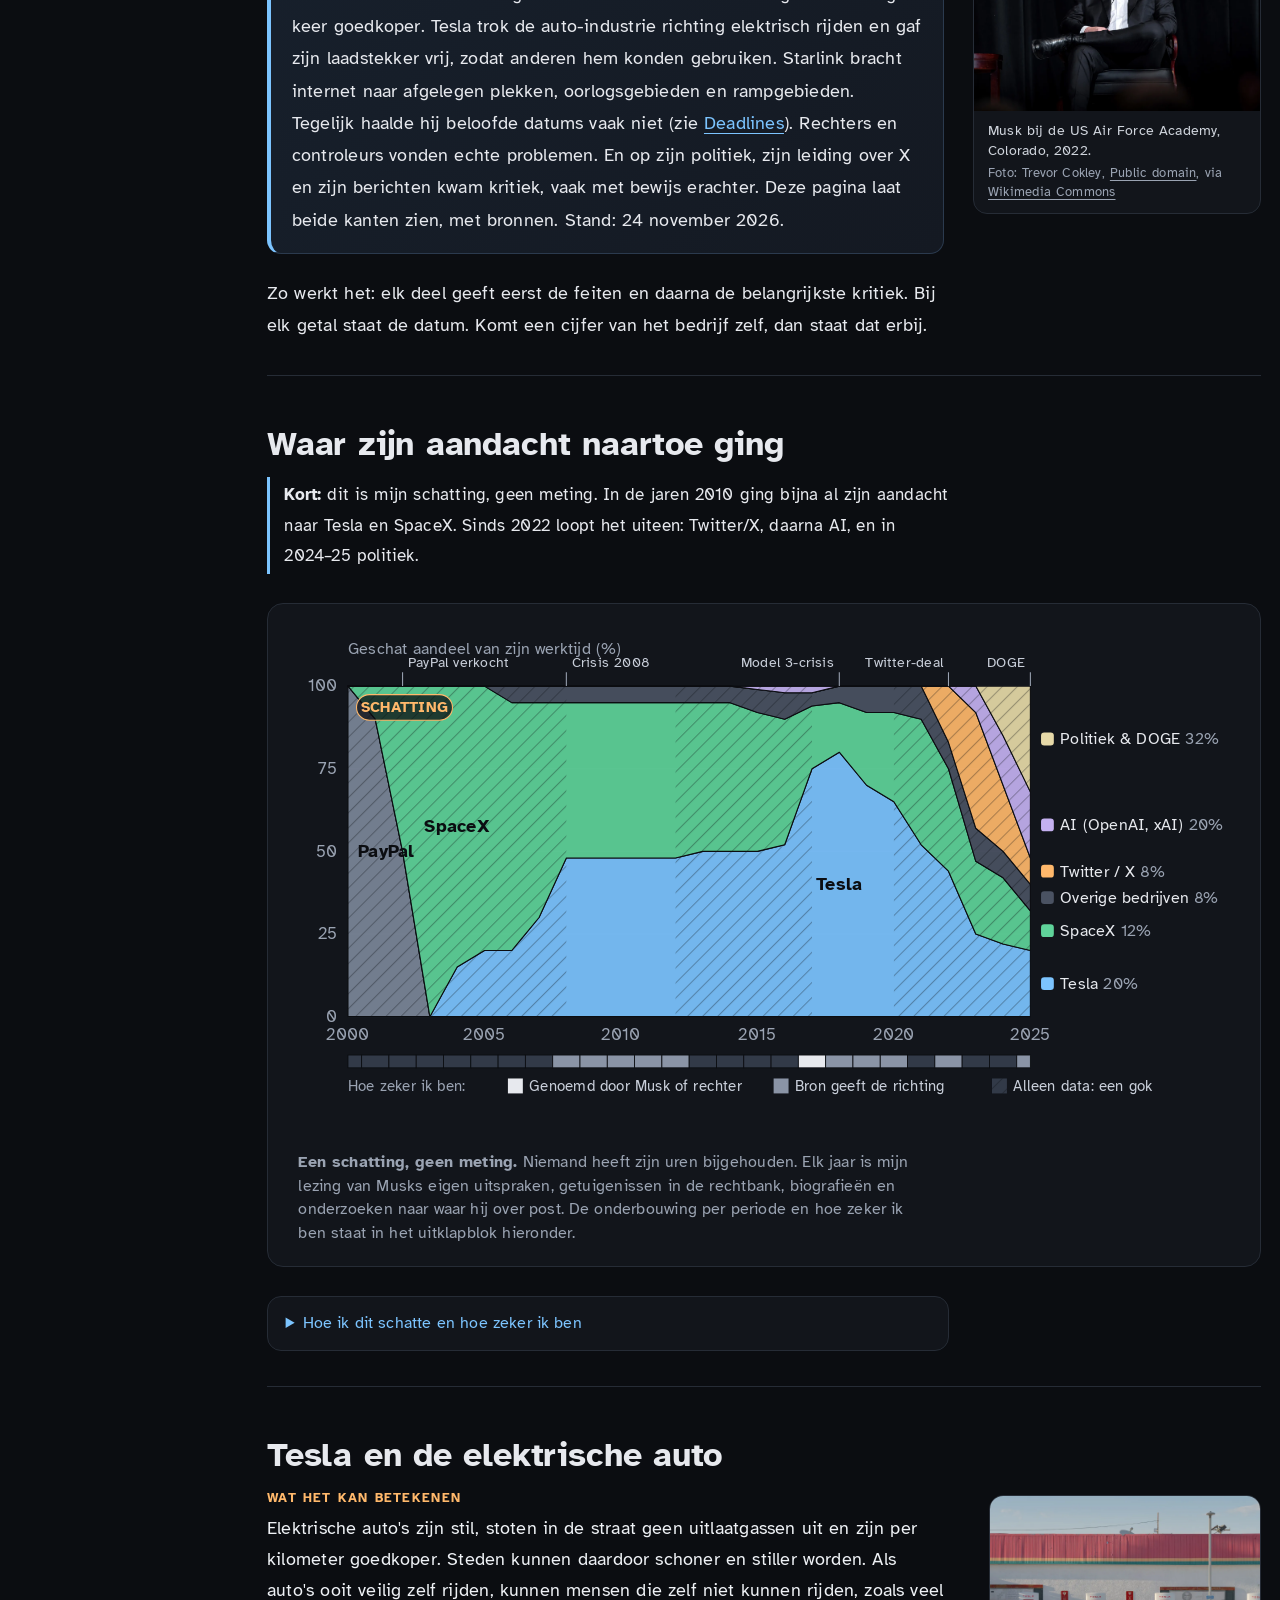
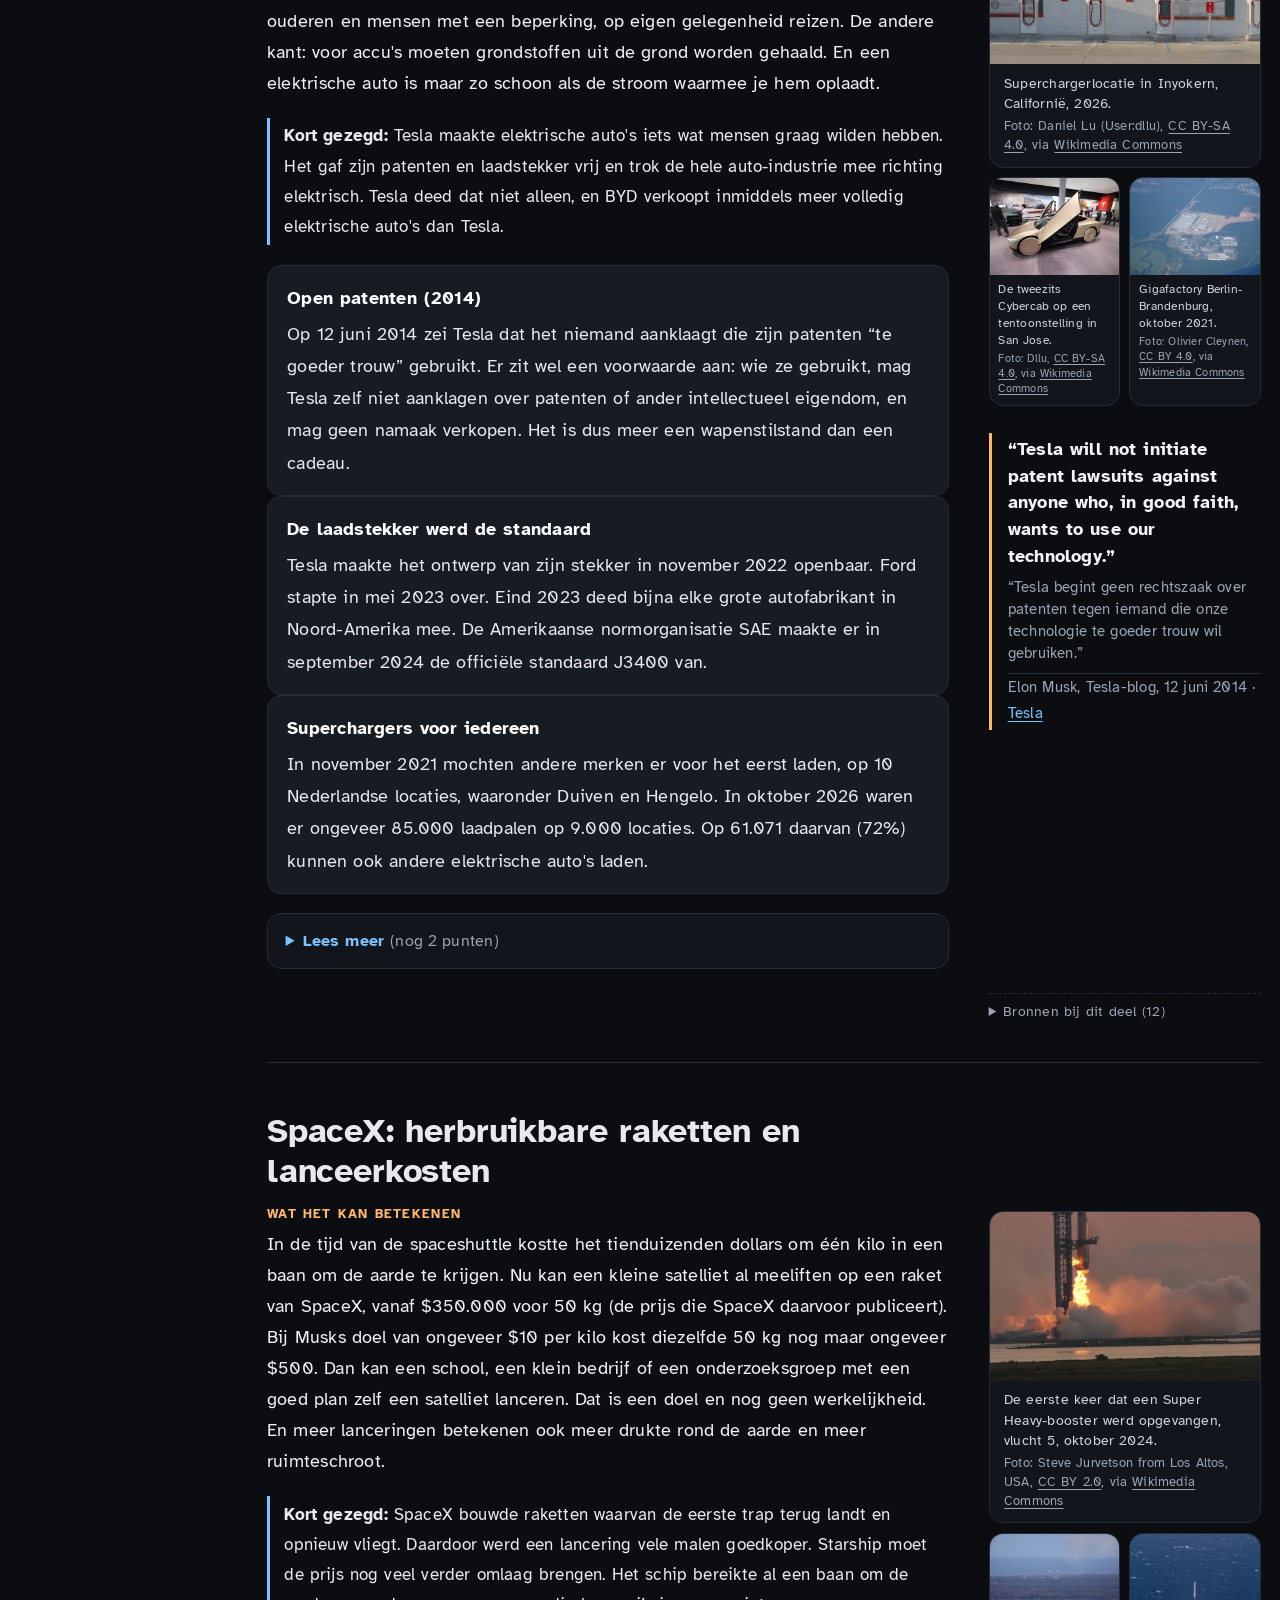
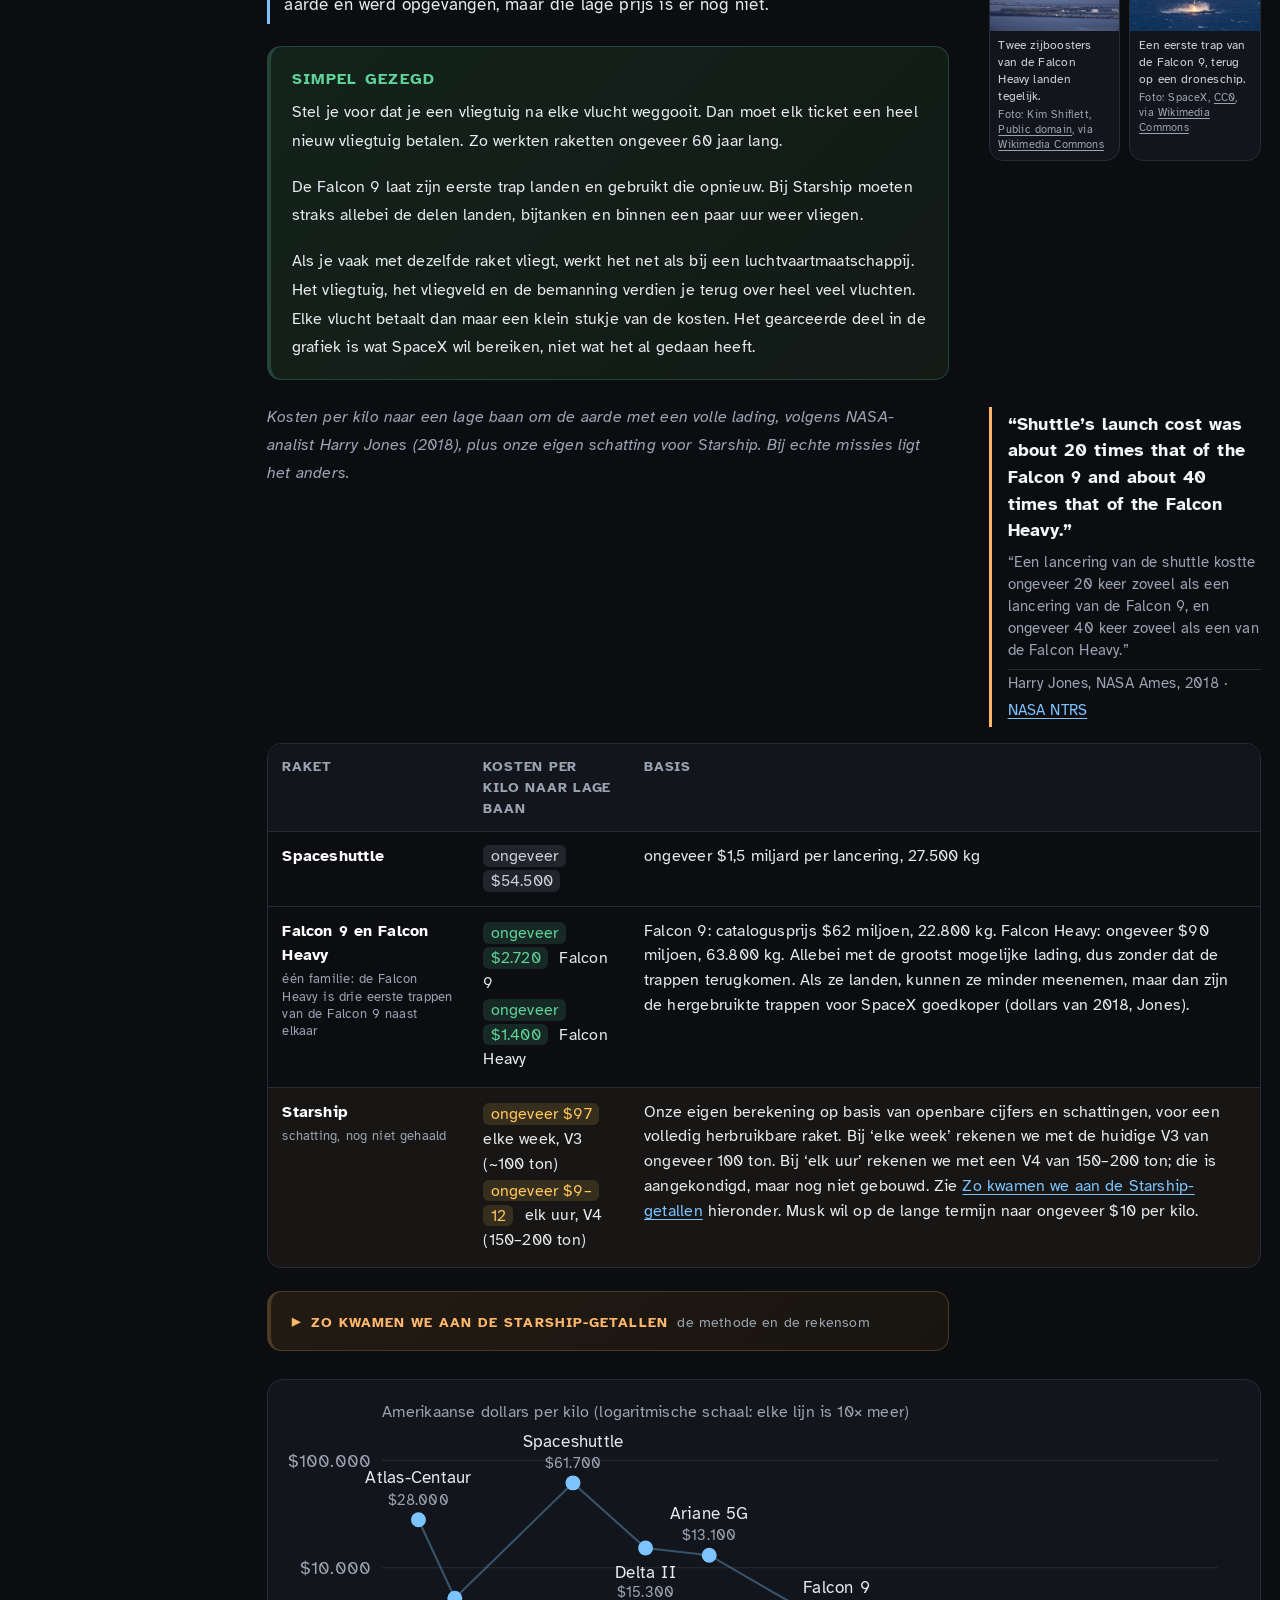
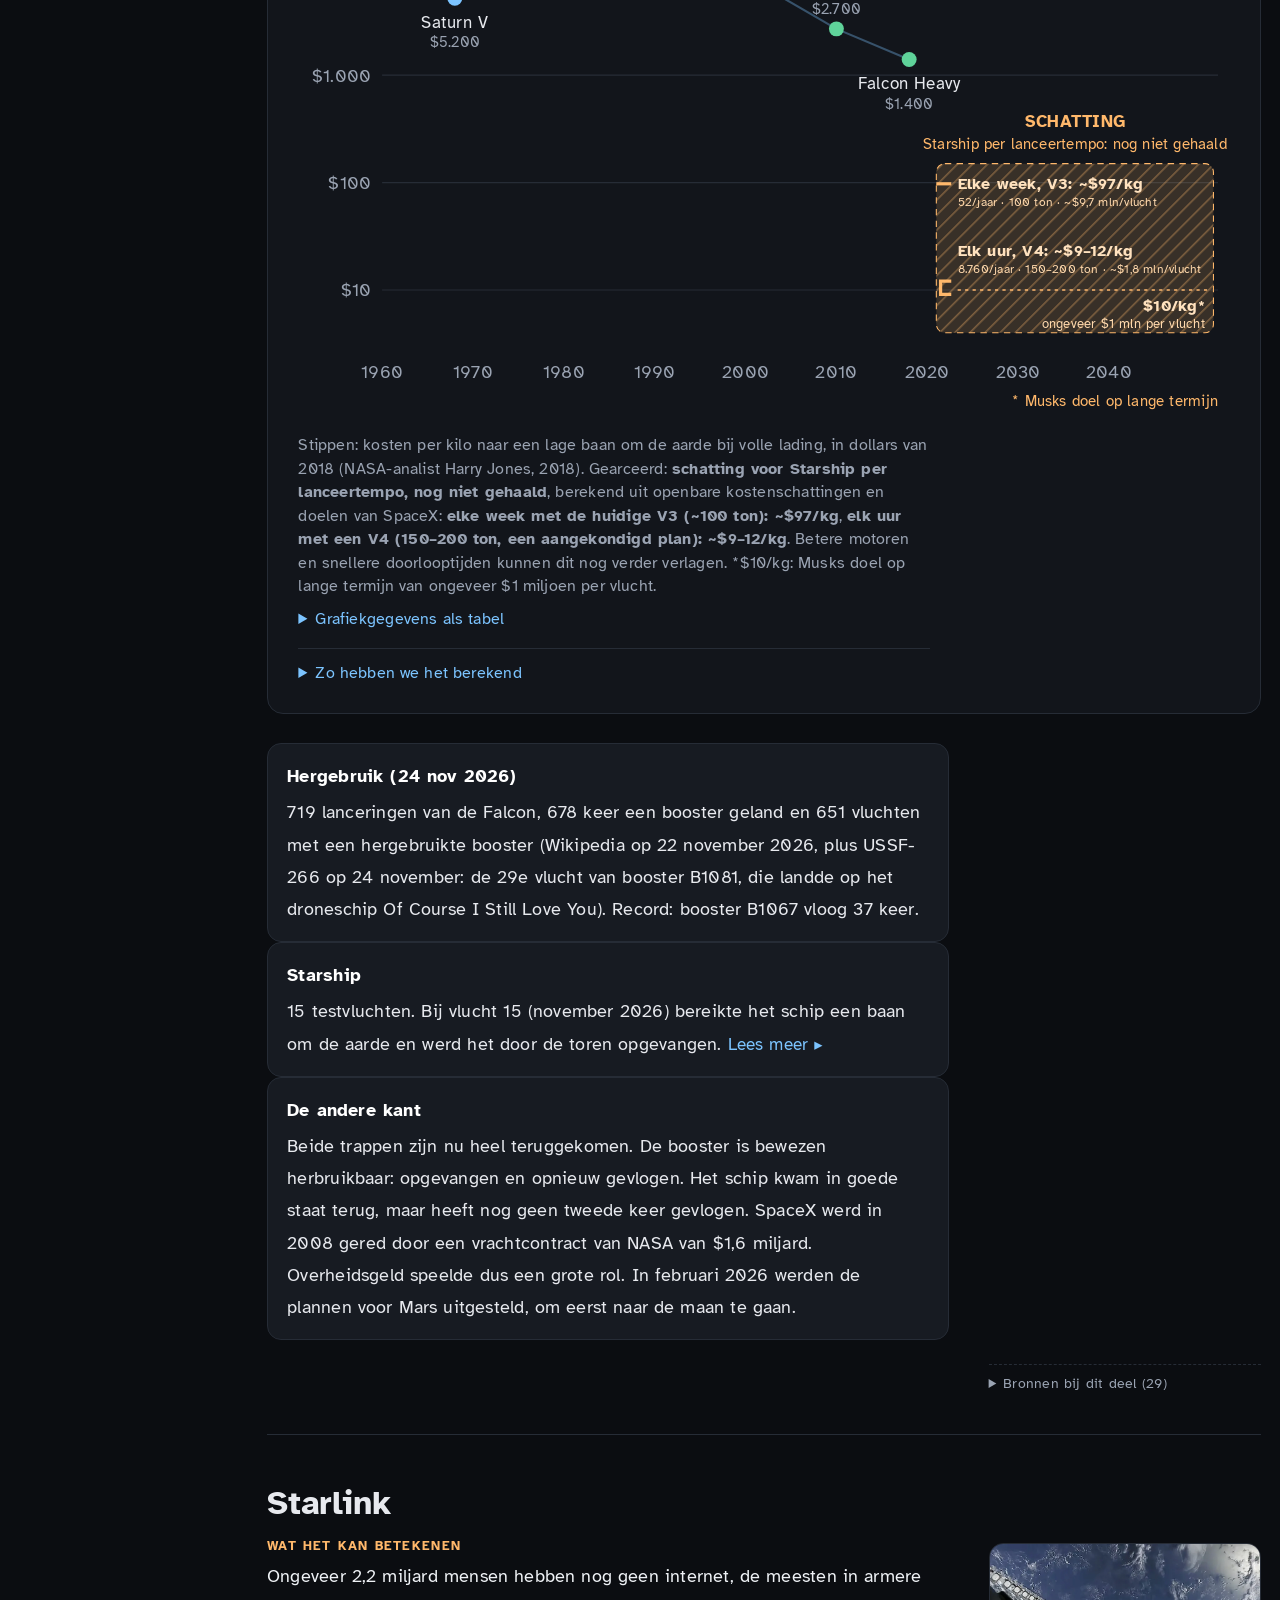
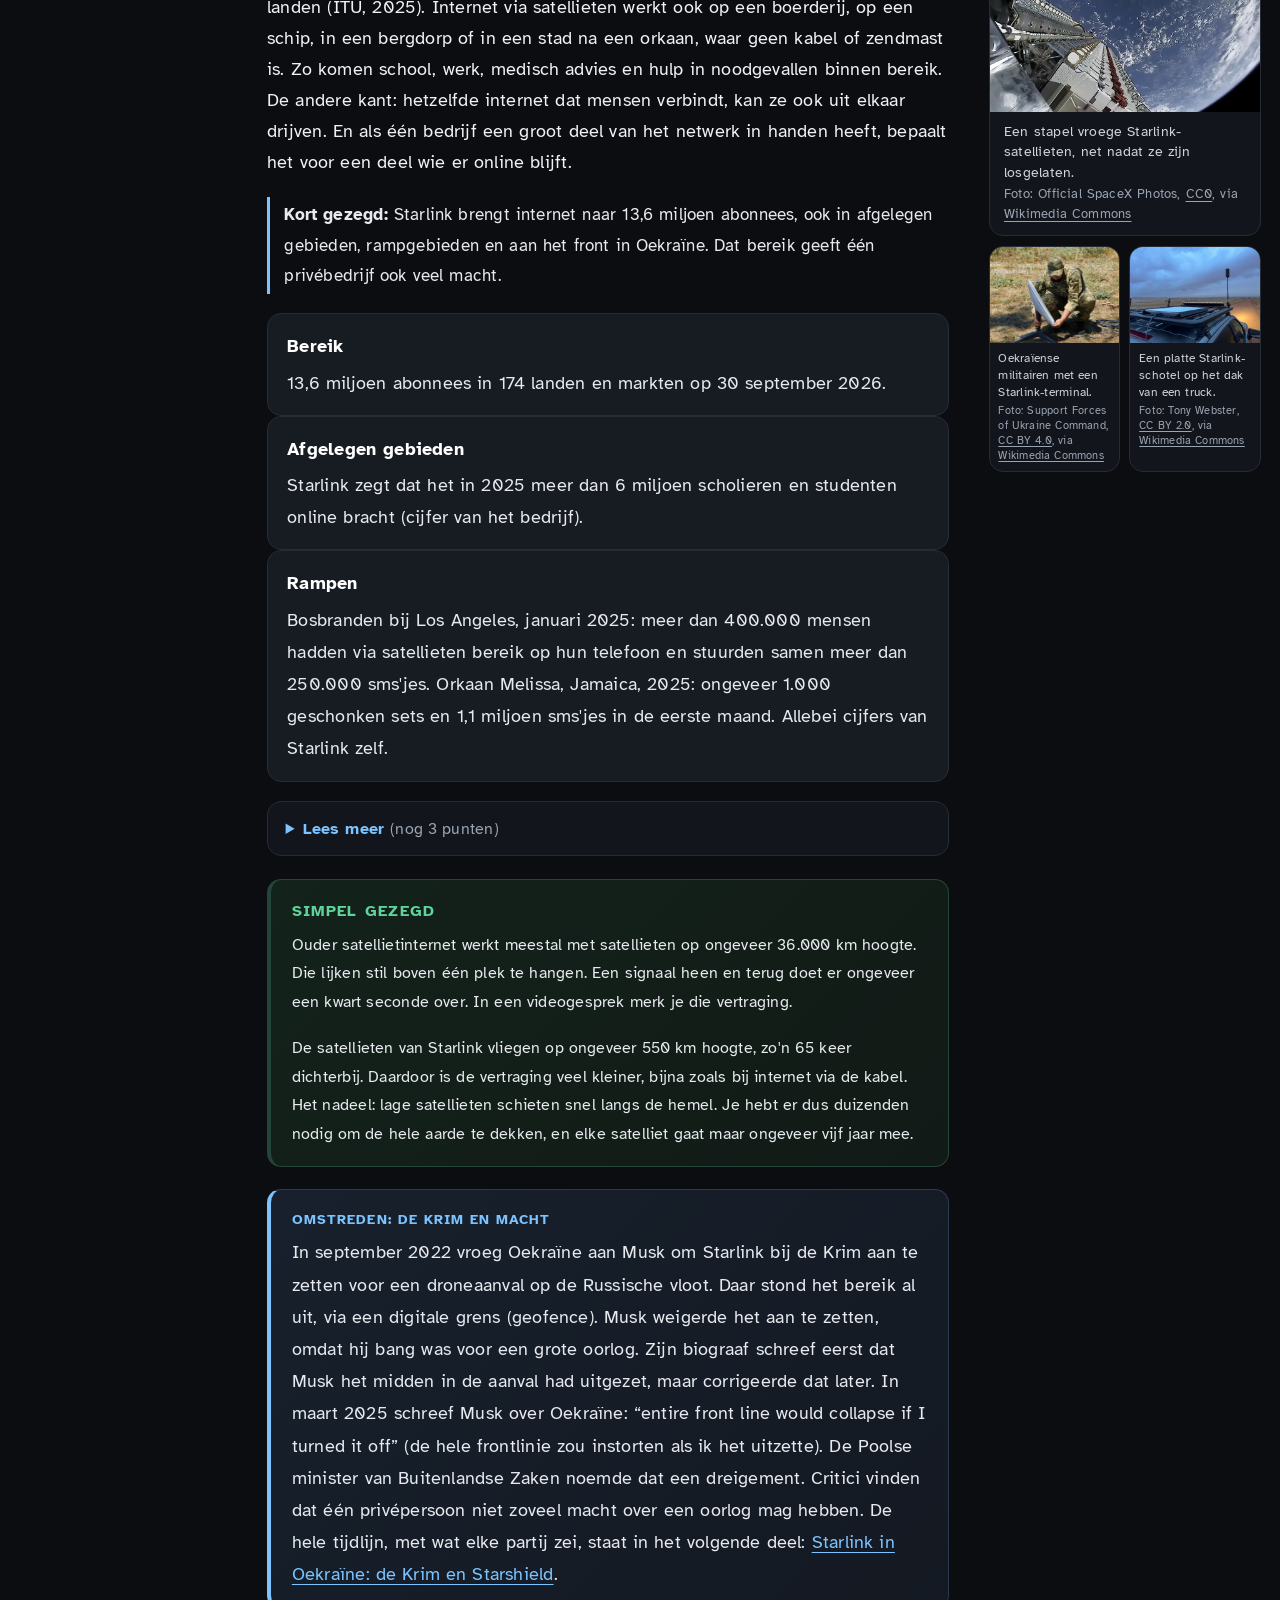
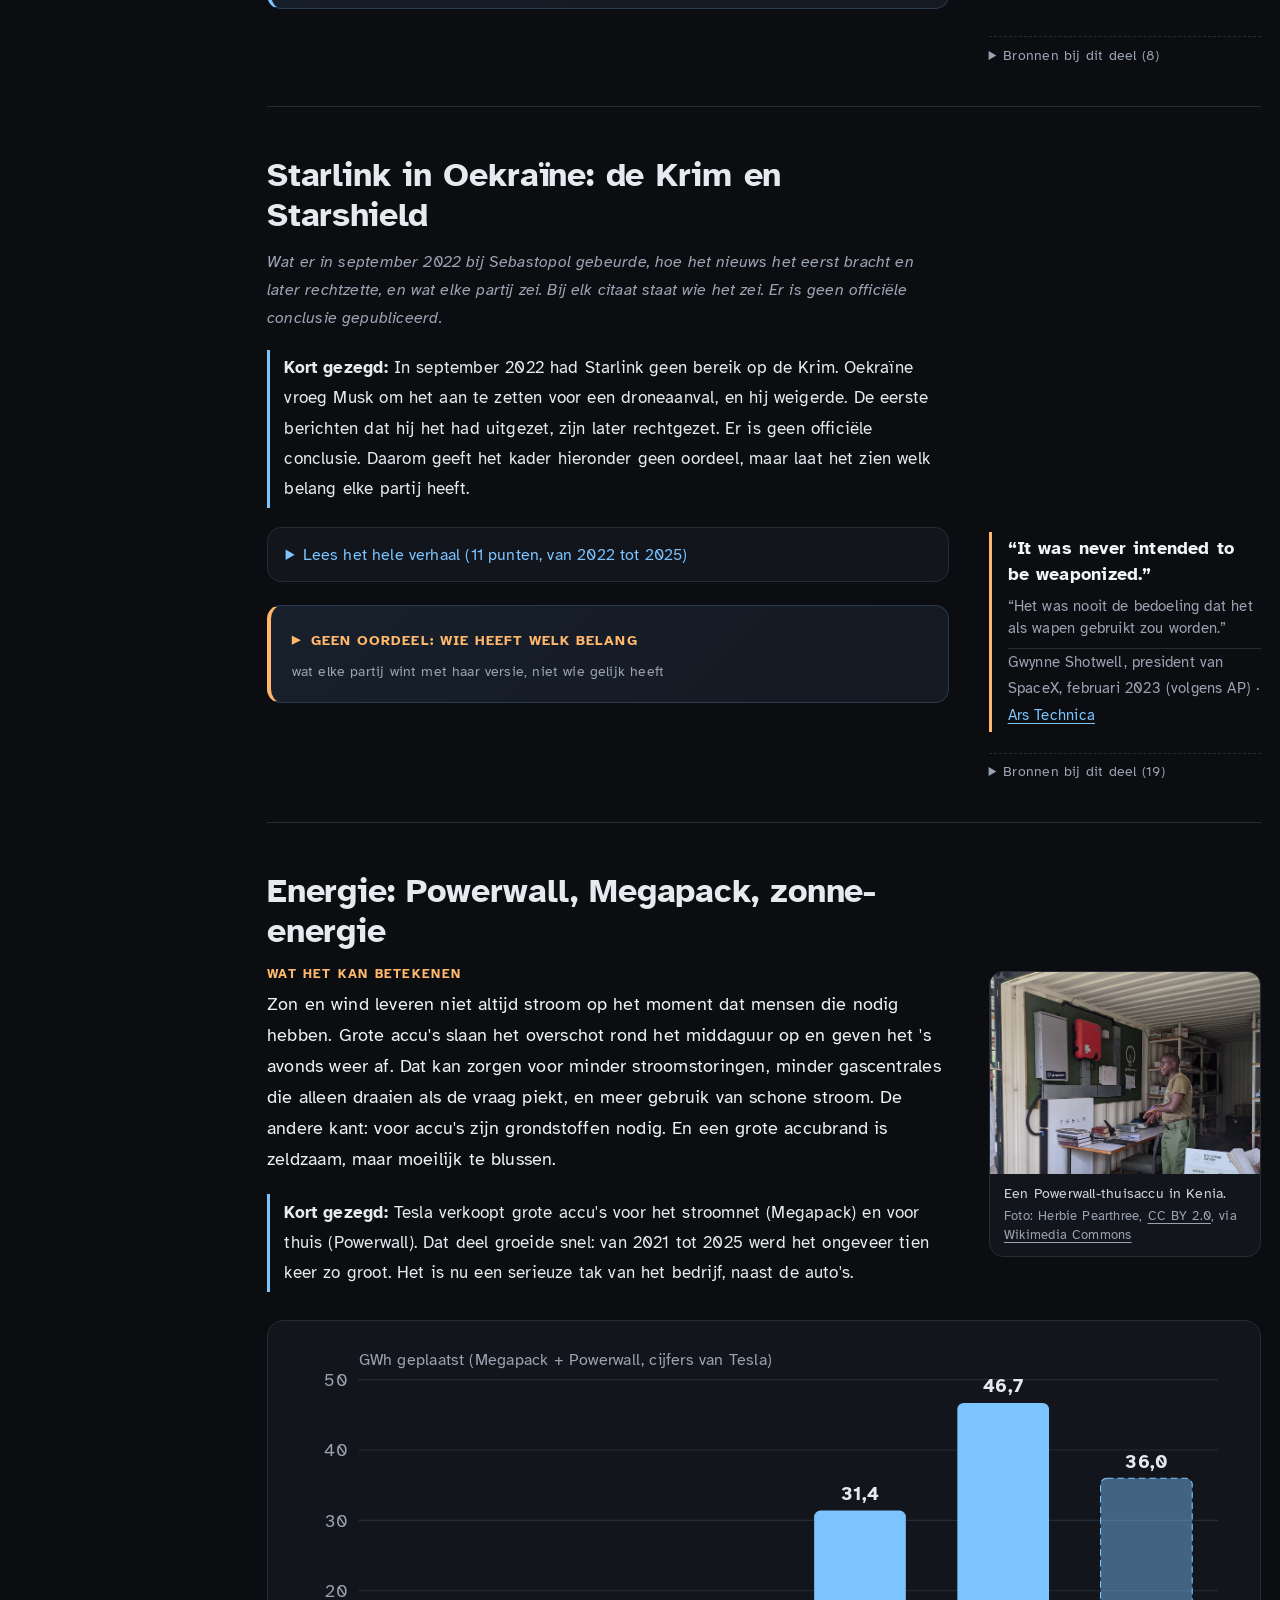
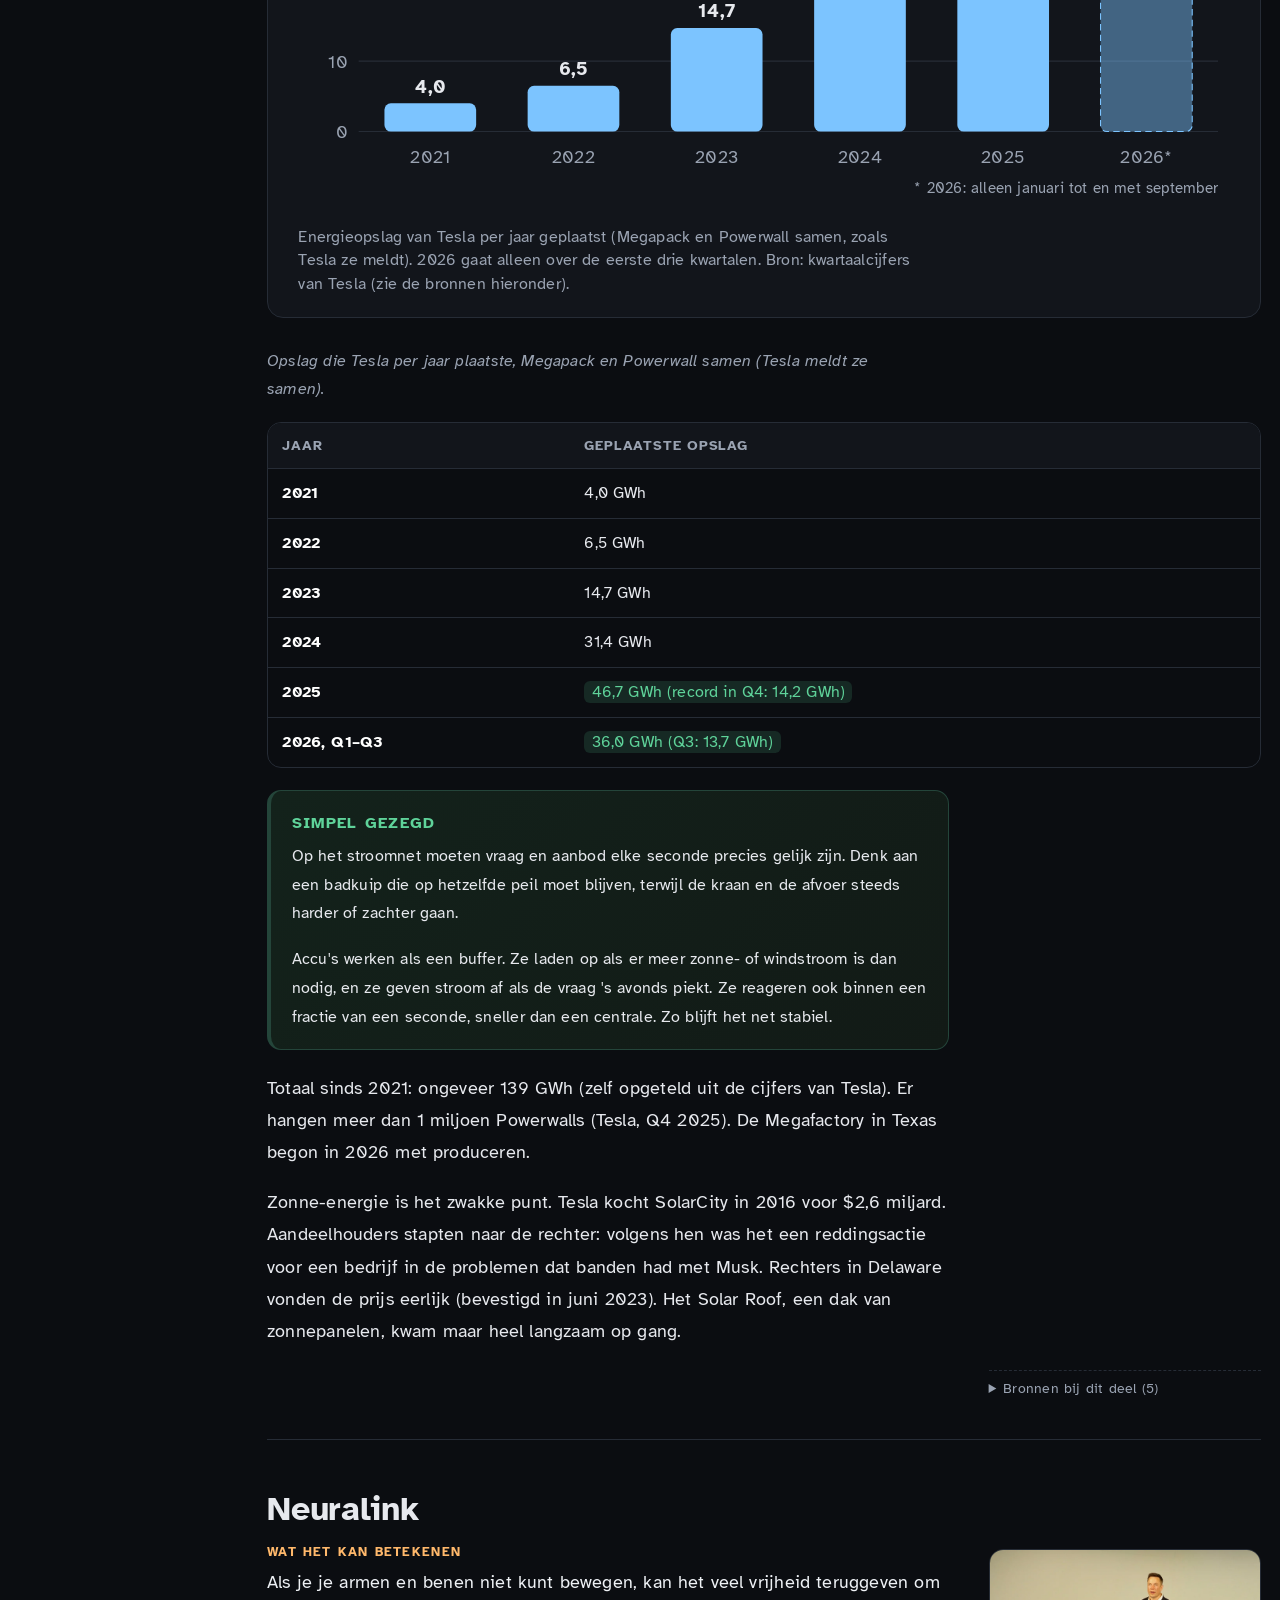
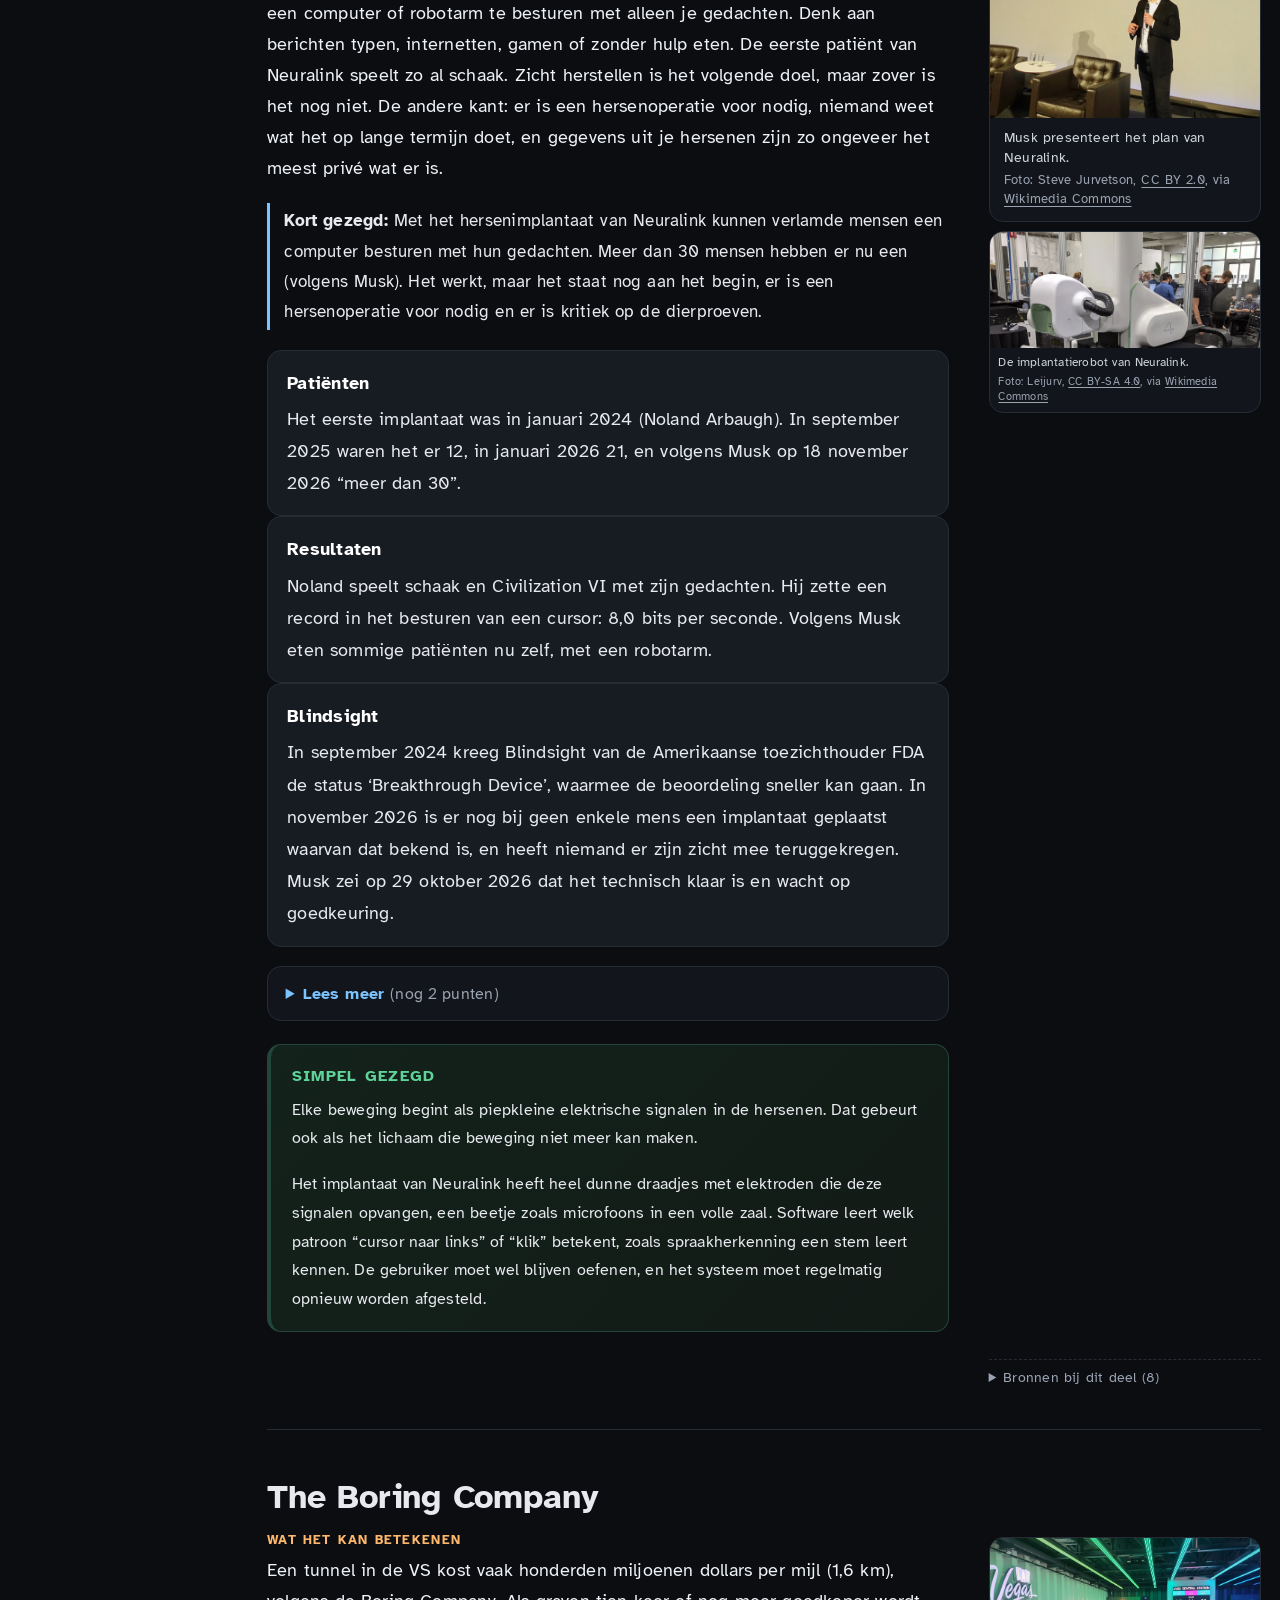
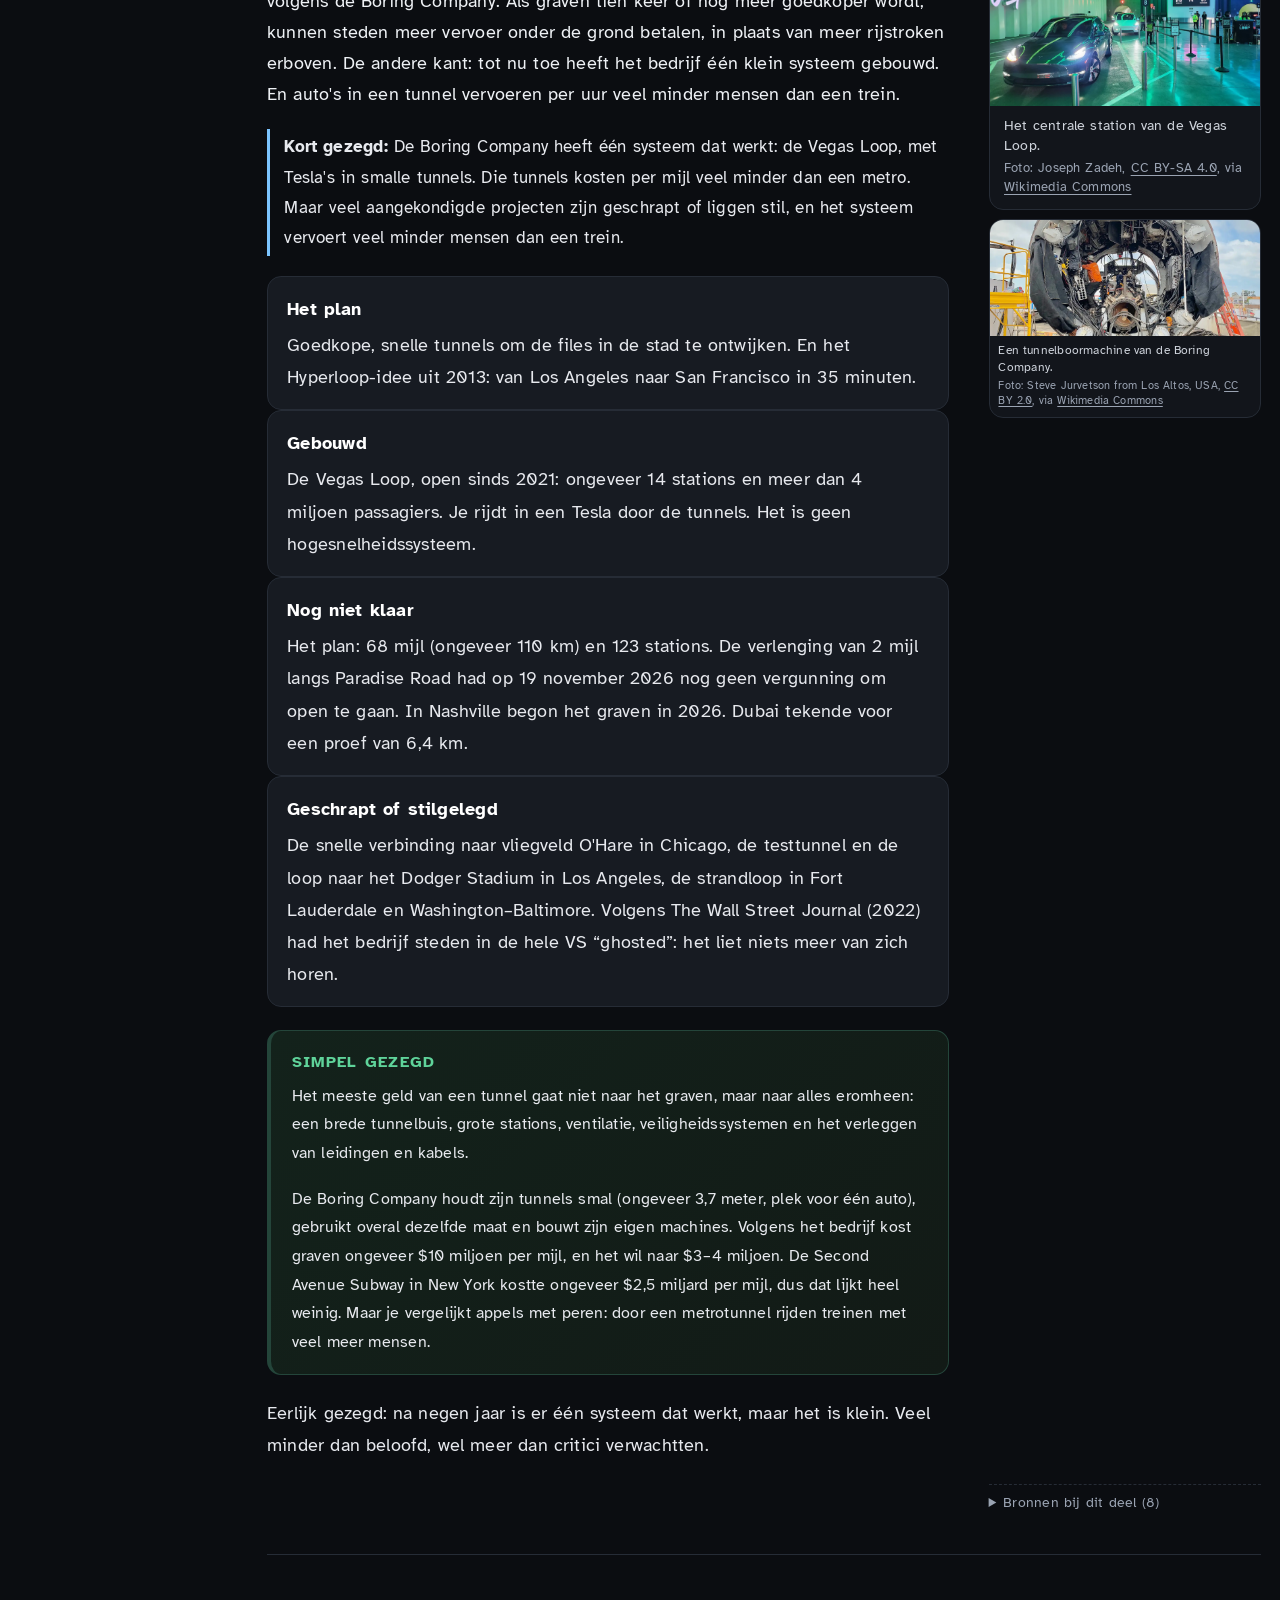
==== commit eb2eb750: "Preview: estimated attention-over-time chart (EN + NL), folded method and sources" ====
--- a/nl/index.html
+++ b/nl/index.html
@@ -31,7 +31,7 @@
 <link rel="preload" href="../img/hero.webp" as="image">
 <link rel="stylesheet" href="../style.css">
 <link rel="stylesheet" href="../scroll-knob.css">
-<script type="application/ld+json">{"@context":"https://schema.org","@type":"Article","headline":"Elon Musk: de winst, de schade en de open vragen","description":"Feiten over Elon Musk, met bronnen: Tesla, SpaceX, Starlink, Neuralink, X, DOGE en politiek. Wat hij bereikte, wat hij beloofde maar niet waarmaakte, en de belangrijkste kritiek, naast elkaar. Bijgewerkt in november 2026.","author":{"@type":"Person","name":"Timo Jissink"},"dateModified":"2026-11-27","image":"https://timo-jissink.github.io/elon-musk/img/share-nl.jpg","inLanguage":"nl"}</script>
+<script type="application/ld+json">{"@context":"https://schema.org","@type":"Article","headline":"Elon Musk: de winst, de schade en de open vragen","description":"Feiten over Elon Musk, met bronnen: Tesla, SpaceX, Starlink, Neuralink, X, DOGE en politiek. Wat hij bereikte, wat hij beloofde maar niet waarmaakte, en de belangrijkste kritiek, naast elkaar. Bijgewerkt in november 2026.","author":{"@type":"Person","name":"Timo Jissink"},"dateModified":"2026-11-26","image":"https://timo-jissink.github.io/elon-musk/img/share-nl.jpg","inLanguage":"nl"}</script>
 </head>
 <body>
 <a class="skip" href="#content">Naar de inhoud</a>
@@ -43,6 +43,7 @@
       <summary>Inhoud</summary>
       <ol>
         <li><a href="#summary">Samenvatting</a></li>
+        <li><a href="#attention">Waar zijn aandacht naartoe ging</a></li>
         <li><a href="#tesla-and-the-ev-push">Tesla en de elektrische auto</a></li>
         <li><a href="#spacex">SpaceX</a></li>
         <li><a href="#starlink">Starlink</a></li>
@@ -55,7 +56,6 @@
         <li><a href="#contested-stories">Omstreden verhalen</a></li>
         <li><a href="#free-speech-vs-cancel-culture">Vrijheid van meningsuiting en cancelcultuur</a></li>
         <li><a href="#his-public-style">Hoe hij zich publiek opstelt</a></li>
-        <li><a href="#one-trait-two-sides">Eén eigenschap, twee kanten</a></li>
         <li><a href="#timelines">Deadlines</a></li>
         <li><a href="#lawsuits">Rechtszaken</a></li>
         <li><a href="#timeline-of-criticism">Tijdlijn van de kritiek</a></li>
@@ -75,7 +75,7 @@
     <h1>Elon Musk: de winst, de schade en de open vragen</h1>
     <div class="byline">
       <img class="headshot" src="../img/timo-headshot.webp" width="56" height="56" alt="Foto van Timo Jissink">
-      <p>Door <strong>Timo Jissink</strong> · Voor het eerst gepubliceerd 25 november 2026 · Bijgewerkt <time datetime="2026-11-27">27 november 2026</time> · ongeveer 61 minuten lezen</p>
+      <p>Door <strong>Timo Jissink</strong> · Voor het eerst gepubliceerd 25 november 2026 · Bijgewerkt <time datetime="2026-11-26">26 november 2026</time> · ongeveer 58 minuten lezen</p>
     </div>
     <p class="lede">Een overzicht met bronnen van wat Elon Musk deed bij Tesla, SpaceX, Starlink, in energie, bij Neuralink, de Boring Company, OpenAI en PayPal, in de politiek en bij X. Stand: 24 november 2026. Het goede dat vaak wordt vergeten en de sterkste kritiek staan naast elkaar.</p>
     <ul class="legend" aria-label="Uitleg van de kleuren">
@@ -92,6 +92,7 @@
     <p>Op deze pagina</p>
     <ol>
         <li><a href="#summary">Samenvatting</a></li>
+        <li><a href="#attention">Waar zijn aandacht naartoe ging</a></li>
         <li><a href="#tesla-and-the-ev-push">Tesla en de elektrische auto</a></li>
         <li><a href="#spacex">SpaceX</a></li>
         <li><a href="#starlink">Starlink</a></li>
@@ -104,7 +105,6 @@
         <li><a href="#contested-stories">Omstreden verhalen</a></li>
         <li><a href="#free-speech-vs-cancel-culture">Vrijheid van meningsuiting en cancelcultuur</a></li>
         <li><a href="#his-public-style">Hoe hij zich publiek opstelt</a></li>
-        <li><a href="#one-trait-two-sides">Eén eigenschap, twee kanten</a></li>
         <li><a href="#timelines">Deadlines</a></li>
         <li><a href="#lawsuits">Rechtszaken</a></li>
         <li><a href="#timeline-of-criticism">Tijdlijn van de kritiek</a></li>
@@ -141,6 +141,50 @@
     <p>De bedrijven van Musk hebben hele sectoren veranderd. Door herbruikbare raketten werd een lancering naar een baan om de aarde ongeveer twintig keer goedkoper. Tesla trok de auto-industrie richting elektrisch rijden en gaf zijn laadstekker vrij, zodat anderen hem konden gebruiken. Starlink bracht internet naar afgelegen plekken, oorlogsgebieden en rampgebieden. Tegelijk haalde hij beloofde datums vaak niet (zie <a href="#timelines">Deadlines</a>). Rechters en controleurs vonden echte problemen. En op zijn politiek, zijn leiding over X en zijn berichten kwam kritiek, vaak met bewijs erachter. Deze pagina laat beide kanten zien, met bronnen. Stand: 24 november 2026.</p>
   </aside>
   <p>Zo werkt het: elk deel geeft eerst de feiten en daarna de belangrijkste kritiek. Bij elk getal staat de datum. Komt een cijfer van het bedrijf zelf, dan staat dat erbij.</p>
+</section>
+
+<!-- Section: Waar zijn aandacht naartoe ging. Edit the text below; keep the <section id> stable (links and images use it). -->
+<section id="attention">
+  <h2>Waar zijn aandacht naartoe ging</h2>
+  
+  <p class="inshort"><strong>Kort:</strong> dit is mijn schatting, geen meting. In de jaren 2010 ging bijna al zijn aandacht naar Tesla en SpaceX. Sinds 2022 loopt het uiteen: Twitter/X, daarna AI, en in 2024–25 politiek.</p>
+  <figure class="chart-fig">
+  <div class="chart-scroll fit"><svg class="chart chart-d" viewBox="0 0 900 480" role="img" aria-labelledby="att-title-d att-desc-d" font-family="Atkinson Hyperlegible, system-ui, sans-serif"><title id="att-title-d">Schatting: hoe Elon Musk zijn werktijd verdeelde, 2000 tot 2025</title><desc id="att-desc-d">Gestapelde vlakgrafiek, een schatting en geen meting. In de eerste jaren vooral PayPal, daarna SpaceX. Van 2008 tot 2012 ongeveer de helft Tesla en de helft SpaceX. In 2017 ongeveer driekwart Tesla. In 2022 neemt Twitter ongeveer 17 procent in beslag. In 2023 is Twitter/X het grootste blok met ongeveer 35 procent en begint xAI. In 2025 zijn politiek en DOGE het grootste blok met ongeveer 32 procent, en AI 20 procent.</desc><defs><pattern id="atthatchd" width="10" height="10" patternUnits="userSpaceOnUse" patternTransform="rotate(45)"><line x1="0" y1="0" x2="0" y2="10" stroke="#0b0d11" stroke-opacity=".3" stroke-width="2"/></pattern></defs><line x1="60" x2="700" y1="372.0" y2="372.0" stroke="#262c36"/><text x="50" y="377.0" text-anchor="end" font-size="16.0" fill="#9aa3b2">0</text><line x1="60" x2="700" y1="294.5" y2="294.5" stroke="#262c36"/><text x="50" y="299.5" text-anchor="end" font-size="16.0" fill="#9aa3b2">25</text><line x1="60" x2="700" y1="217.0" y2="217.0" stroke="#262c36"/><text x="50" y="222.0" text-anchor="end" font-size="16.0" fill="#9aa3b2">50</text><line x1="60" x2="700" y1="139.5" y2="139.5" stroke="#262c36"/><text x="50" y="144.5" text-anchor="end" font-size="16.0" fill="#9aa3b2">75</text><line x1="60" x2="700" y1="62.0" y2="62.0" stroke="#262c36"/><text x="50" y="67.0" text-anchor="end" font-size="16.0" fill="#9aa3b2">100</text><text x="60" y="32" font-size="15.0" fill="#9aa3b2">Geschat aandeel van zijn werktijd (%)</text><polygon points="60.0,62.0 85.6,93.0 111.2,217.0 136.8,372.0 162.4,372.0 188.0,372.0 213.6,372.0 239.2,372.0 264.8,372.0 290.4,372.0 316.0,372.0 341.6,372.0 367.2,372.0 392.8,372.0 418.4,372.0 444.0,372.0 469.6,372.0 495.2,372.0 520.8,372.0 546.4,372.0 572.0,372.0 597.6,372.0 623.2,372.0 648.8,372.0 674.4,372.0 700.0,372.0 700.0,372.0 674.4,372.0 648.8,372.0 623.2,372.0 597.6,372.0 572.0,372.0 546.4,372.0 520.8,372.0 495.2,372.0 469.6,372.0 444.0,372.0 418.4,372.0 392.8,372.0 367.2,372.0 341.6,372.0 316.0,372.0 290.4,372.0 264.8,372.0 239.2,372.0 213.6,372.0 188.0,372.0 162.4,372.0 136.8,372.0 111.2,372.0 85.6,372.0 60.0,372.0" fill="#7b8698" fill-opacity=".92" stroke="#0b0d11" stroke-width="1" stroke-linejoin="round"/><polygon points="60.0,62.0 85.6,93.0 111.2,217.0 136.8,372.0 162.4,325.5 188.0,310.0 213.6,310.0 239.2,279.0 264.8,223.2 290.4,223.2 316.0,223.2 341.6,223.2 367.2,223.2 392.8,217.0 418.4,217.0 444.0,217.0 469.6,210.8 495.2,139.5 520.8,124.0 546.4,155.0 572.0,170.5 597.6,210.8 623.2,235.6 648.8,294.5 674.4,303.8 700.0,310.0 700.0,372.0 674.4,372.0 648.8,372.0 623.2,372.0 597.6,372.0 572.0,372.0 546.4,372.0 520.8,372.0 495.2,372.0 469.6,372.0 444.0,372.0 418.4,372.0 392.8,372.0 367.2,372.0 341.6,372.0 316.0,372.0 290.4,372.0 264.8,372.0 239.2,372.0 213.6,372.0 188.0,372.0 162.4,372.0 136.8,372.0 111.2,217.0 85.6,93.0 60.0,62.0" fill="#7cc4ff" fill-opacity=".92" stroke="#0b0d11" stroke-width="1" stroke-linejoin="round"/><polygon points="60.0,62.0 85.6,62.0 111.2,62.0 136.8,62.0 162.4,62.0 188.0,62.0 213.6,77.5 239.2,77.5 264.8,77.5 290.4,77.5 316.0,77.5 341.6,77.5 367.2,77.5 392.8,77.5 418.4,77.5 444.0,86.8 469.6,93.0 495.2,80.6 520.8,77.5 546.4,86.8 572.0,86.8 597.6,93.0 623.2,139.5 648.8,226.3 674.4,241.8 700.0,272.8 700.0,310.0 674.4,303.8 648.8,294.5 623.2,235.6 597.6,210.8 572.0,170.5 546.4,155.0 520.8,124.0 495.2,139.5 469.6,210.8 444.0,217.0 418.4,217.0 392.8,217.0 367.2,223.2 341.6,223.2 316.0,223.2 290.4,223.2 264.8,223.2 239.2,279.0 213.6,310.0 188.0,310.0 162.4,325.5 136.8,372.0 111.2,217.0 85.6,93.0 60.0,62.0" fill="#5fd39a" fill-opacity=".92" stroke="#0b0d11" stroke-width="1" stroke-linejoin="round"/><polygon points="60.0,62.0 85.6,62.0 111.2,62.0 136.8,62.0 162.4,62.0 188.0,62.0 213.6,62.0 239.2,62.0 264.8,62.0 290.4,62.0 316.0,62.0 341.6,62.0 367.2,62.0 392.8,62.0 418.4,62.0 444.0,65.1 469.6,68.2 495.2,68.2 520.8,62.0 546.4,62.0 572.0,62.0 597.6,62.0 623.2,114.7 648.8,195.3 674.4,217.0 700.0,248.0 700.0,272.8 674.4,241.8 648.8,226.3 623.2,139.5 597.6,93.0 572.0,86.8 546.4,86.8 520.8,77.5 495.2,80.6 469.6,93.0 444.0,86.8 418.4,77.5 392.8,77.5 367.2,77.5 341.6,77.5 316.0,77.5 290.4,77.5 264.8,77.5 239.2,77.5 213.6,77.5 188.0,62.0 162.4,62.0 136.8,62.0 111.2,62.0 85.6,62.0 60.0,62.0" fill="#4a5262" fill-opacity=".92" stroke="#0b0d11" stroke-width="1" stroke-linejoin="round"/><polygon points="60.0,62.0 85.6,62.0 111.2,62.0 136.8,62.0 162.4,62.0 188.0,62.0 213.6,62.0 239.2,62.0 264.8,62.0 290.4,62.0 316.0,62.0 341.6,62.0 367.2,62.0 392.8,62.0 418.4,62.0 444.0,65.1 469.6,68.2 495.2,68.2 520.8,62.0 546.4,62.0 572.0,62.0 597.6,62.0 623.2,62.0 648.8,86.8 674.4,155.0 700.0,223.2 700.0,248.0 674.4,217.0 648.8,195.3 623.2,114.7 597.6,62.0 572.0,62.0 546.4,62.0 520.8,62.0 495.2,68.2 469.6,68.2 444.0,65.1 418.4,62.0 392.8,62.0 367.2,62.0 341.6,62.0 316.0,62.0 290.4,62.0 264.8,62.0 239.2,62.0 213.6,62.0 188.0,62.0 162.4,62.0 136.8,62.0 111.2,62.0 85.6,62.0 60.0,62.0" fill="#ffb86b" fill-opacity=".92" stroke="#0b0d11" stroke-width="1" stroke-linejoin="round"/><polygon points="60.0,62.0 85.6,62.0 111.2,62.0 136.8,62.0 162.4,62.0 188.0,62.0 213.6,62.0 239.2,62.0 264.8,62.0 290.4,62.0 316.0,62.0 341.6,62.0 367.2,62.0 392.8,62.0 418.4,62.0 444.0,62.0 469.6,62.0 495.2,62.0 520.8,62.0 546.4,62.0 572.0,62.0 597.6,62.0 623.2,62.0 648.8,62.0 674.4,108.5 700.0,161.2 700.0,223.2 674.4,155.0 648.8,86.8 623.2,62.0 597.6,62.0 572.0,62.0 546.4,62.0 520.8,62.0 495.2,68.2 469.6,68.2 444.0,65.1 418.4,62.0 392.8,62.0 367.2,62.0 341.6,62.0 316.0,62.0 290.4,62.0 264.8,62.0 239.2,62.0 213.6,62.0 188.0,62.0 162.4,62.0 136.8,62.0 111.2,62.0 85.6,62.0 60.0,62.0" fill="#c4b0f0" fill-opacity=".92" stroke="#0b0d11" stroke-width="1" stroke-linejoin="round"/><polygon points="60.0,62.0 85.6,62.0 111.2,62.0 136.8,62.0 162.4,62.0 188.0,62.0 213.6,62.0 239.2,62.0 264.8,62.0 290.4,62.0 316.0,62.0 341.6,62.0 367.2,62.0 392.8,62.0 418.4,62.0 444.0,62.0 469.6,62.0 495.2,62.0 520.8,62.0 546.4,62.0 572.0,62.0 597.6,62.0 623.2,62.0 648.8,62.0 674.4,62.0 700.0,62.0 700.0,161.2 674.4,108.5 648.8,62.0 623.2,62.0 597.6,62.0 572.0,62.0 546.4,62.0 520.8,62.0 495.2,62.0 469.6,62.0 444.0,62.0 418.4,62.0 392.8,62.0 367.2,62.0 341.6,62.0 316.0,62.0 290.4,62.0 264.8,62.0 239.2,62.0 213.6,62.0 188.0,62.0 162.4,62.0 136.8,62.0 111.2,62.0 85.6,62.0 60.0,62.0" fill="#e6d9a8" fill-opacity=".92" stroke="#0b0d11" stroke-width="1" stroke-linejoin="round"/><rect x="60.0" y="62" width="204.8" height="310" fill="url(#atthatchd)" pointer-events="none"/><rect x="367.2" y="62" width="128.0" height="310" fill="url(#atthatchd)" pointer-events="none"/><rect x="572.0" y="62" width="128.0" height="310" fill="url(#atthatchd)" pointer-events="none"/><text x="96.0" y="222.0" text-anchor="middle" font-size="17.0" font-weight="700" fill="#0b0d11">PayPal</text><text x="162.4" y="198.8" text-anchor="middle" font-size="17.0" font-weight="700" fill="#0b0d11">SpaceX</text><text x="520.8" y="253.0" text-anchor="middle" font-size="17.0" font-weight="700" fill="#0b0d11">Tesla</text><rect x="710" y="335.0" width="12" height="12" rx="3" fill="#7cc4ff"/><text x="728" y="346.0" font-size="15.0" fill="#e7e9ee">Tesla <tspan fill="#9aa3b2">20%</tspan></text><rect x="710" y="285.4" width="12" height="12" rx="3" fill="#5fd39a"/><text x="728" y="296.4" font-size="15.0" fill="#e7e9ee">SpaceX <tspan fill="#9aa3b2">12%</tspan></text><rect x="710" y="254.4" width="12" height="12" rx="3" fill="#4a5262"/><text x="728" y="265.4" font-size="15.0" fill="#e7e9ee">Overige bedrijven <tspan fill="#9aa3b2">8%</tspan></text><rect x="710" y="229.6" width="12" height="12" rx="3" fill="#ffb86b"/><text x="728" y="240.6" font-size="15.0" fill="#e7e9ee">Twitter / X <tspan fill="#9aa3b2">8%</tspan></text><rect x="710" y="186.2" width="12" height="12" rx="3" fill="#c4b0f0"/><text x="728" y="197.2" font-size="15.0" fill="#e7e9ee">AI (OpenAI, xAI) <tspan fill="#9aa3b2">20%</tspan></text><rect x="710" y="105.6" width="12" height="12" rx="3" fill="#e6d9a8"/><text x="728" y="116.6" font-size="15.0" fill="#e7e9ee">Politiek &amp; DOGE <tspan fill="#9aa3b2">32%</tspan></text><line x1="111.2" x2="111.2" y1="49" y2="62" stroke="#9aa3b2"/><text x="116.2" y="44" text-anchor="start" font-size="13.5" fill="#c9cfda">PayPal verkocht</text><line x1="264.8" x2="264.8" y1="49" y2="62" stroke="#9aa3b2"/><text x="269.8" y="44" text-anchor="start" font-size="13.5" fill="#c9cfda">Crisis 2008</text><line x1="520.8" x2="520.8" y1="49" y2="62" stroke="#9aa3b2"/><text x="515.8" y="44" text-anchor="end" font-size="13.5" fill="#c9cfda">Model 3-crisis</text><line x1="623.2" x2="623.2" y1="49" y2="62" stroke="#9aa3b2"/><text x="618.2" y="44" text-anchor="end" font-size="13.5" fill="#c9cfda">Twitter-deal</text><line x1="700.0" x2="700.0" y1="49" y2="62" stroke="#9aa3b2"/><text x="695.0" y="44" text-anchor="end" font-size="13.5" fill="#c9cfda">DOGE</text><text x="60.0" y="394" text-anchor="middle" font-size="16.0" fill="#9aa3b2">2000</text><text x="188.0" y="394" text-anchor="middle" font-size="16.0" fill="#9aa3b2">2005</text><text x="316.0" y="394" text-anchor="middle" font-size="16.0" fill="#9aa3b2">2010</text><text x="444.0" y="394" text-anchor="middle" font-size="16.0" fill="#9aa3b2">2015</text><text x="572.0" y="394" text-anchor="middle" font-size="16.0" fill="#9aa3b2">2020</text><text x="700.0" y="394" text-anchor="middle" font-size="16.0" fill="#9aa3b2">2025</text><rect x="60.0" y="408" width="12.8" height="12" fill="#323a48" stroke="#0b0d11" stroke-width=".8"/><rect x="72.8" y="408" width="25.6" height="12" fill="#323a48" stroke="#0b0d11" stroke-width=".8"/><rect x="98.4" y="408" width="25.6" height="12" fill="#323a48" stroke="#0b0d11" stroke-width=".8"/><rect x="124.0" y="408" width="25.6" height="12" fill="#323a48" stroke="#0b0d11" stroke-width=".8"/><rect x="149.6" y="408" width="25.6" height="12" fill="#323a48" stroke="#0b0d11" stroke-width=".8"/><rect x="175.2" y="408" width="25.6" height="12" fill="#323a48" stroke="#0b0d11" stroke-width=".8"/><rect x="200.8" y="408" width="25.6" height="12" fill="#323a48" stroke="#0b0d11" stroke-width=".8"/><rect x="226.4" y="408" width="25.6" height="12" fill="#323a48" stroke="#0b0d11" stroke-width=".8"/><rect x="252.0" y="408" width="25.6" height="12" fill="#8a94a6" stroke="#0b0d11" stroke-width=".8"/><rect x="277.6" y="408" width="25.6" height="12" fill="#8a94a6" stroke="#0b0d11" stroke-width=".8"/><rect x="303.2" y="408" width="25.6" height="12" fill="#8a94a6" stroke="#0b0d11" stroke-width=".8"/><rect x="328.8" y="408" width="25.6" height="12" fill="#8a94a6" stroke="#0b0d11" stroke-width=".8"/><rect x="354.4" y="408" width="25.6" height="12" fill="#8a94a6" stroke="#0b0d11" stroke-width=".8"/><rect x="380.0" y="408" width="25.6" height="12" fill="#323a48" stroke="#0b0d11" stroke-width=".8"/><rect x="405.6" y="408" width="25.6" height="12" fill="#323a48" stroke="#0b0d11" stroke-width=".8"/><rect x="431.2" y="408" width="25.6" height="12" fill="#323a48" stroke="#0b0d11" stroke-width=".8"/><rect x="456.8" y="408" width="25.6" height="12" fill="#323a48" stroke="#0b0d11" stroke-width=".8"/><rect x="482.4" y="408" width="25.6" height="12" fill="#e7e9ee" stroke="#0b0d11" stroke-width=".8"/><rect x="508.0" y="408" width="25.6" height="12" fill="#8a94a6" stroke="#0b0d11" stroke-width=".8"/><rect x="533.6" y="408" width="25.6" height="12" fill="#8a94a6" stroke="#0b0d11" stroke-width=".8"/><rect x="559.2" y="408" width="25.6" height="12" fill="#8a94a6" stroke="#0b0d11" stroke-width=".8"/><rect x="584.8" y="408" width="25.6" height="12" fill="#323a48" stroke="#0b0d11" stroke-width=".8"/><rect x="610.4" y="408" width="25.6" height="12" fill="#8a94a6" stroke="#0b0d11" stroke-width=".8"/><rect x="636.0" y="408" width="25.6" height="12" fill="#323a48" stroke="#0b0d11" stroke-width=".8"/><rect x="661.6" y="408" width="25.6" height="12" fill="#323a48" stroke="#0b0d11" stroke-width=".8"/><rect x="687.2" y="408" width="12.8" height="12" fill="#8a94a6" stroke="#0b0d11" stroke-width=".8"/><text x="60" y="442" font-size="14" fill="#9aa3b2">Hoe zeker ik ben:</text><rect x="210" y="430" width="14" height="14" fill="#e7e9ee"/><text x="230" y="442" font-size="14" fill="#c9cfda">Genoemd door Musk of rechter</text><rect x="459.20000000000005" y="430" width="14" height="14" fill="#8a94a6"/><text x="479.20000000000005" y="442" font-size="14" fill="#c9cfda">Bron geeft de richting</text><rect x="664.0" y="430" width="14" height="14" fill="#323a48"/><rect x="664.0" y="430" width="14" height="14" fill="url(#atthatchd)"/><text x="684.0" y="442" font-size="14" fill="#c9cfda">Alleen data: een gok</text><rect x="68" y="70" width="90" height="24" rx="12" fill="#0b0d11" fill-opacity=".75" stroke="#ffb86b"/><text x="113.0" y="86" text-anchor="middle" font-size="14" font-weight="700" fill="#ffb86b">SCHATTING</text></svg><svg class="chart chart-m" viewBox="0 0 380 560" role="img" aria-labelledby="att-title-m att-desc-m" font-family="Atkinson Hyperlegible, system-ui, sans-serif"><title id="att-title-m">Schatting: hoe Elon Musk zijn werktijd verdeelde, 2000 tot 2025</title><desc id="att-desc-m">Gestapelde vlakgrafiek, een schatting en geen meting. In de eerste jaren vooral PayPal, daarna SpaceX. Van 2008 tot 2012 ongeveer de helft Tesla en de helft SpaceX. In 2017 ongeveer driekwart Tesla. In 2022 neemt Twitter ongeveer 17 procent in beslag. In 2023 is Twitter/X het grootste blok met ongeveer 35 procent en begint xAI. In 2025 zijn politiek en DOGE het grootste blok met ongeveer 32 procent, en AI 20 procent.</desc><defs><pattern id="atthatchm" width="10" height="10" patternUnits="userSpaceOnUse" patternTransform="rotate(45)"><line x1="0" y1="0" x2="0" y2="10" stroke="#0b0d11" stroke-opacity=".3" stroke-width="2"/></pattern></defs><line x1="36" x2="268" y1="400.0" y2="400.0" stroke="#262c36"/><text x="30" y="405.0" text-anchor="end" font-size="13.1" fill="#9aa3b2">0</text><line x1="36" x2="268" y1="324.0" y2="324.0" stroke="#262c36"/><text x="30" y="329.0" text-anchor="end" font-size="13.1" fill="#9aa3b2">25</text><line x1="36" x2="268" y1="248.0" y2="248.0" stroke="#262c36"/><text x="30" y="253.0" text-anchor="end" font-size="13.1" fill="#9aa3b2">50</text><line x1="36" x2="268" y1="172.0" y2="172.0" stroke="#262c36"/><text x="30" y="177.0" text-anchor="end" font-size="13.1" fill="#9aa3b2">75</text><line x1="36" x2="268" y1="96.0" y2="96.0" stroke="#262c36"/><text x="30" y="101.0" text-anchor="end" font-size="13.1" fill="#9aa3b2">100</text><text x="10" y="34" font-size="12.3" fill="#9aa3b2">Geschat aandeel van zijn werktijd (%)</text><polygon points="36.0,96.0 45.3,126.4 54.6,248.0 63.8,400.0 73.1,400.0 82.4,400.0 91.7,400.0 101.0,400.0 110.2,400.0 119.5,400.0 128.8,400.0 138.1,400.0 147.4,400.0 156.6,400.0 165.9,400.0 175.2,400.0 184.5,400.0 193.8,400.0 203.0,400.0 212.3,400.0 221.6,400.0 230.9,400.0 240.2,400.0 249.4,400.0 258.7,400.0 268.0,400.0 268.0,400.0 258.7,400.0 249.4,400.0 240.2,400.0 230.9,400.0 221.6,400.0 212.3,400.0 203.0,400.0 193.8,400.0 184.5,400.0 175.2,400.0 165.9,400.0 156.6,400.0 147.4,400.0 138.1,400.0 128.8,400.0 119.5,400.0 110.2,400.0 101.0,400.0 91.7,400.0 82.4,400.0 73.1,400.0 63.8,400.0 54.6,400.0 45.3,400.0 36.0,400.0" fill="#7b8698" fill-opacity=".92" stroke="#0b0d11" stroke-width="1" stroke-linejoin="round"/><polygon points="36.0,96.0 45.3,126.4 54.6,248.0 63.8,400.0 73.1,354.4 82.4,339.2 91.7,339.2 101.0,308.8 110.2,254.1 119.5,254.1 128.8,254.1 138.1,254.1 147.4,254.1 156.6,248.0 165.9,248.0 175.2,248.0 184.5,241.9 193.8,172.0 203.0,156.8 212.3,187.2 221.6,202.4 230.9,241.9 240.2,266.2 249.4,324.0 258.7,333.1 268.0,339.2 268.0,400.0 258.7,400.0 249.4,400.0 240.2,400.0 230.9,400.0 221.6,400.0 212.3,400.0 203.0,400.0 193.8,400.0 184.5,400.0 175.2,400.0 165.9,400.0 156.6,400.0 147.4,400.0 138.1,400.0 128.8,400.0 119.5,400.0 110.2,400.0 101.0,400.0 91.7,400.0 82.4,400.0 73.1,400.0 63.8,400.0 54.6,248.0 45.3,126.4 36.0,96.0" fill="#7cc4ff" fill-opacity=".92" stroke="#0b0d11" stroke-width="1" stroke-linejoin="round"/><polygon points="36.0,96.0 45.3,96.0 54.6,96.0 63.8,96.0 73.1,96.0 82.4,96.0 91.7,111.2 101.0,111.2 110.2,111.2 119.5,111.2 128.8,111.2 138.1,111.2 147.4,111.2 156.6,111.2 165.9,111.2 175.2,120.3 184.5,126.4 193.8,114.2 203.0,111.2 212.3,120.3 221.6,120.3 230.9,126.4 240.2,172.0 249.4,257.1 258.7,272.3 268.0,302.7 268.0,339.2 258.7,333.1 249.4,324.0 240.2,266.2 230.9,241.9 221.6,202.4 212.3,187.2 203.0,156.8 193.8,172.0 184.5,241.9 175.2,248.0 165.9,248.0 156.6,248.0 147.4,254.1 138.1,254.1 128.8,254.1 119.5,254.1 110.2,254.1 101.0,308.8 91.7,339.2 82.4,339.2 73.1,354.4 63.8,400.0 54.6,248.0 45.3,126.4 36.0,96.0" fill="#5fd39a" fill-opacity=".92" stroke="#0b0d11" stroke-width="1" stroke-linejoin="round"/><polygon points="36.0,96.0 45.3,96.0 54.6,96.0 63.8,96.0 73.1,96.0 82.4,96.0 91.7,96.0 101.0,96.0 110.2,96.0 119.5,96.0 128.8,96.0 138.1,96.0 147.4,96.0 156.6,96.0 165.9,96.0 175.2,99.0 184.5,102.1 193.8,102.1 203.0,96.0 212.3,96.0 221.6,96.0 230.9,96.0 240.2,147.7 249.4,226.7 258.7,248.0 268.0,278.4 268.0,302.7 258.7,272.3 249.4,257.1 240.2,172.0 230.9,126.4 221.6,120.3 212.3,120.3 203.0,111.2 193.8,114.2 184.5,126.4 175.2,120.3 165.9,111.2 156.6,111.2 147.4,111.2 138.1,111.2 128.8,111.2 119.5,111.2 110.2,111.2 101.0,111.2 91.7,111.2 82.4,96.0 73.1,96.0 63.8,96.0 54.6,96.0 45.3,96.0 36.0,96.0" fill="#4a5262" fill-opacity=".92" stroke="#0b0d11" stroke-width="1" stroke-linejoin="round"/><polygon points="36.0,96.0 45.3,96.0 54.6,96.0 63.8,96.0 73.1,96.0 82.4,96.0 91.7,96.0 101.0,96.0 110.2,96.0 119.5,96.0 128.8,96.0 138.1,96.0 147.4,96.0 156.6,96.0 165.9,96.0 175.2,99.0 184.5,102.1 193.8,102.1 203.0,96.0 212.3,96.0 221.6,96.0 230.9,96.0 240.2,96.0 249.4,120.3 258.7,187.2 268.0,254.1 268.0,278.4 258.7,248.0 249.4,226.7 240.2,147.7 230.9,96.0 221.6,96.0 212.3,96.0 203.0,96.0 193.8,102.1 184.5,102.1 175.2,99.0 165.9,96.0 156.6,96.0 147.4,96.0 138.1,96.0 128.8,96.0 119.5,96.0 110.2,96.0 101.0,96.0 91.7,96.0 82.4,96.0 73.1,96.0 63.8,96.0 54.6,96.0 45.3,96.0 36.0,96.0" fill="#ffb86b" fill-opacity=".92" stroke="#0b0d11" stroke-width="1" stroke-linejoin="round"/><polygon points="36.0,96.0 45.3,96.0 54.6,96.0 63.8,96.0 73.1,96.0 82.4,96.0 91.7,96.0 101.0,96.0 110.2,96.0 119.5,96.0 128.8,96.0 138.1,96.0 147.4,96.0 156.6,96.0 165.9,96.0 175.2,96.0 184.5,96.0 193.8,96.0 203.0,96.0 212.3,96.0 221.6,96.0 230.9,96.0 240.2,96.0 249.4,96.0 258.7,141.6 268.0,193.3 268.0,254.1 258.7,187.2 249.4,120.3 240.2,96.0 230.9,96.0 221.6,96.0 212.3,96.0 203.0,96.0 193.8,102.1 184.5,102.1 175.2,99.0 165.9,96.0 156.6,96.0 147.4,96.0 138.1,96.0 128.8,96.0 119.5,96.0 110.2,96.0 101.0,96.0 91.7,96.0 82.4,96.0 73.1,96.0 63.8,96.0 54.6,96.0 45.3,96.0 36.0,96.0" fill="#c4b0f0" fill-opacity=".92" stroke="#0b0d11" stroke-width="1" stroke-linejoin="round"/><polygon points="36.0,96.0 45.3,96.0 54.6,96.0 63.8,96.0 73.1,96.0 82.4,96.0 91.7,96.0 101.0,96.0 110.2,96.0 119.5,96.0 128.8,96.0 138.1,96.0 147.4,96.0 156.6,96.0 165.9,96.0 175.2,96.0 184.5,96.0 193.8,96.0 203.0,96.0 212.3,96.0 221.6,96.0 230.9,96.0 240.2,96.0 249.4,96.0 258.7,96.0 268.0,96.0 268.0,193.3 258.7,141.6 249.4,96.0 240.2,96.0 230.9,96.0 221.6,96.0 212.3,96.0 203.0,96.0 193.8,96.0 184.5,96.0 175.2,96.0 165.9,96.0 156.6,96.0 147.4,96.0 138.1,96.0 128.8,96.0 119.5,96.0 110.2,96.0 101.0,96.0 91.7,96.0 82.4,96.0 73.1,96.0 63.8,96.0 54.6,96.0 45.3,96.0 36.0,96.0" fill="#e6d9a8" fill-opacity=".92" stroke="#0b0d11" stroke-width="1" stroke-linejoin="round"/><rect x="36.0" y="96" width="74.2" height="304" fill="url(#atthatchm)" pointer-events="none"/><rect x="147.4" y="96" width="46.4" height="304" fill="url(#atthatchm)" pointer-events="none"/><rect x="221.6" y="96" width="46.4" height="304" fill="url(#atthatchm)" pointer-events="none"/><text x="39.0" y="253.0" text-anchor="start" font-size="13.9" font-weight="700" fill="#0b0d11">PayPal</text><text x="82.4" y="222.6" text-anchor="middle" font-size="13.9" font-weight="700" fill="#0b0d11">SpaceX</text><text x="203.0" y="283.4" text-anchor="middle" font-size="13.9" font-weight="700" fill="#0b0d11">Tesla</text><rect x="276" y="363.6" width="12" height="12" rx="3" fill="#7cc4ff"/><text x="292" y="374.6" font-size="12.3" fill="#e7e9ee">Tesla <tspan fill="#9aa3b2">20%</tspan></text><rect x="276" y="315.0" width="12" height="12" rx="3" fill="#5fd39a"/><text x="292" y="326.0" font-size="12.3" fill="#e7e9ee">SpaceX <tspan fill="#9aa3b2">12%</tspan></text><rect x="276" y="284.6" width="12" height="12" rx="3" fill="#4a5262"/><text x="292" y="295.6" font-size="12.3" fill="#e7e9ee">Overig <tspan fill="#9aa3b2">8%</tspan></text><rect x="276" y="260.2" width="12" height="12" rx="3" fill="#ffb86b"/><text x="292" y="271.2" font-size="12.3" fill="#e7e9ee">Twitter / X <tspan fill="#9aa3b2">8%</tspan></text><rect x="276" y="217.7" width="12" height="12" rx="3" fill="#c4b0f0"/><text x="292" y="228.7" font-size="12.3" fill="#e7e9ee">AI <tspan fill="#9aa3b2">20%</tspan></text><rect x="276" y="138.6" width="12" height="12" rx="3" fill="#e6d9a8"/><text x="292" y="149.6" font-size="12.3" fill="#e7e9ee">Politiek <tspan fill="#9aa3b2">32%</tspan></text><line x1="110.2" x2="110.2" y1="83" y2="96" stroke="#9aa3b2"/><text x="115.2" y="78" text-anchor="start" font-size="12.2" fill="#c9cfda">Crisis 2008</text><line x1="203.0" x2="203.0" y1="67" y2="96" stroke="#9aa3b2"/><text x="208.0" y="62" text-anchor="start" font-size="12.2" fill="#c9cfda">Model 3-crisis</text><line x1="240.2" x2="240.2" y1="83" y2="96" stroke="#9aa3b2"/><text x="245.2" y="78" text-anchor="start" font-size="12.2" fill="#c9cfda">Twitter-deal</text><text x="36.0" y="422" text-anchor="middle" font-size="13.1" fill="#9aa3b2">2000</text><text x="82.4" y="422" text-anchor="middle" font-size="13.1" fill="#9aa3b2">2005</text><text x="128.8" y="422" text-anchor="middle" font-size="13.1" fill="#9aa3b2">2010</text><text x="175.2" y="422" text-anchor="middle" font-size="13.1" fill="#9aa3b2">2015</text><text x="221.6" y="422" text-anchor="middle" font-size="13.1" fill="#9aa3b2">2020</text><text x="268.0" y="422" text-anchor="middle" font-size="13.1" fill="#9aa3b2">2025</text><rect x="36.0" y="436" width="4.6" height="12" fill="#323a48" stroke="#0b0d11" stroke-width=".8"/><rect x="40.6" y="436" width="9.3" height="12" fill="#323a48" stroke="#0b0d11" stroke-width=".8"/><rect x="49.9" y="436" width="9.3" height="12" fill="#323a48" stroke="#0b0d11" stroke-width=".8"/><rect x="59.2" y="436" width="9.3" height="12" fill="#323a48" stroke="#0b0d11" stroke-width=".8"/><rect x="68.5" y="436" width="9.3" height="12" fill="#323a48" stroke="#0b0d11" stroke-width=".8"/><rect x="77.8" y="436" width="9.3" height="12" fill="#323a48" stroke="#0b0d11" stroke-width=".8"/><rect x="87.0" y="436" width="9.3" height="12" fill="#323a48" stroke="#0b0d11" stroke-width=".8"/><rect x="96.3" y="436" width="9.3" height="12" fill="#323a48" stroke="#0b0d11" stroke-width=".8"/><rect x="105.6" y="436" width="9.3" height="12" fill="#8a94a6" stroke="#0b0d11" stroke-width=".8"/><rect x="114.9" y="436" width="9.3" height="12" fill="#8a94a6" stroke="#0b0d11" stroke-width=".8"/><rect x="124.2" y="436" width="9.3" height="12" fill="#8a94a6" stroke="#0b0d11" stroke-width=".8"/><rect x="133.4" y="436" width="9.3" height="12" fill="#8a94a6" stroke="#0b0d11" stroke-width=".8"/><rect x="142.7" y="436" width="9.3" height="12" fill="#8a94a6" stroke="#0b0d11" stroke-width=".8"/><rect x="152.0" y="436" width="9.3" height="12" fill="#323a48" stroke="#0b0d11" stroke-width=".8"/><rect x="161.3" y="436" width="9.3" height="12" fill="#323a48" stroke="#0b0d11" stroke-width=".8"/><rect x="170.6" y="436" width="9.3" height="12" fill="#323a48" stroke="#0b0d11" stroke-width=".8"/><rect x="179.8" y="436" width="9.3" height="12" fill="#323a48" stroke="#0b0d11" stroke-width=".8"/><rect x="189.1" y="436" width="9.3" height="12" fill="#e7e9ee" stroke="#0b0d11" stroke-width=".8"/><rect x="198.4" y="436" width="9.3" height="12" fill="#8a94a6" stroke="#0b0d11" stroke-width=".8"/><rect x="207.7" y="436" width="9.3" height="12" fill="#8a94a6" stroke="#0b0d11" stroke-width=".8"/><rect x="217.0" y="436" width="9.3" height="12" fill="#8a94a6" stroke="#0b0d11" stroke-width=".8"/><rect x="226.2" y="436" width="9.3" height="12" fill="#323a48" stroke="#0b0d11" stroke-width=".8"/><rect x="235.5" y="436" width="9.3" height="12" fill="#8a94a6" stroke="#0b0d11" stroke-width=".8"/><rect x="244.8" y="436" width="9.3" height="12" fill="#323a48" stroke="#0b0d11" stroke-width=".8"/><rect x="254.1" y="436" width="9.3" height="12" fill="#323a48" stroke="#0b0d11" stroke-width=".8"/><rect x="263.4" y="436" width="4.6" height="12" fill="#8a94a6" stroke="#0b0d11" stroke-width=".8"/><text x="10" y="470" font-size="13" fill="#9aa3b2">Hoe zeker ik ben:</text><rect x="10" y="484" width="14" height="14" fill="#e7e9ee"/><text x="30" y="496" font-size="13.5" fill="#c9cfda">Genoemd door Musk of rechter</text><rect x="10" y="506" width="14" height="14" fill="#8a94a6"/><text x="30" y="518" font-size="13.5" fill="#c9cfda">Bron geeft de richting</text><rect x="10" y="528" width="14" height="14" fill="#323a48"/><rect x="10" y="528" width="14" height="14" fill="url(#atthatchm)"/><text x="30" y="540" font-size="13.5" fill="#c9cfda">Alleen data: een gok</text><rect x="44" y="104" width="78" height="24" rx="12" fill="#0b0d11" fill-opacity=".75" stroke="#ffb86b"/><text x="83.0" y="120" text-anchor="middle" font-size="13" font-weight="700" fill="#ffb86b">SCHATTING</text></svg></div>
+  <figcaption><strong>Een schatting, geen meting.</strong> Niemand heeft zijn uren bijgehouden. Elk jaar is mijn lezing van Musks eigen uitspraken, getuigenissen in de rechtbank, biografieën en onderzoeken naar waar hij over post. De onderbouwing per periode en hoe zeker ik ben staat in het uitklapblok hieronder.</figcaption>
+</figure>
+  <details class="more">
+    <summary>Hoe ik dit schatte en hoe zeker ik ben</summary>
+    <p class="caption"><strong>De methode in drie regels.</strong> 1) Gebruik een genoemde verdeling waar die bestaat (2017, 2022). 2) Geeft een bron alleen een richting, schuif de aandelen die kant op en zeg dat (2008–2012, 2018–2020, 2025). 3) Is er alleen een datum of een postonderzoek, markeer het als zwakste bewijs en arceer het. De aandelen tellen altijd op tot 100%, dus een nieuw groot blok betekent dat de rest krimpt.</p>
+    <div class="table-wrap">
+    <table>
+      <thead><tr><th scope="col">Periode</th><th scope="col">Wat de bronnen zeggen</th><th scope="col">Mijn schatting</th><th scope="col">Zekerheid</th></tr></thead>
+      <tbody>
+      <tr><th scope="row">2000–2007</th><td data-label="Wat de bronnen zeggen">Alleen data: PayPal verkocht in okt 2002, SpaceX opgericht in jun 2002, Tesla gefinancierd in 2004. Er bestaat geen tijdsverdeling. De aandelen volgen waar hij op dat moment aan bouwde.</td><td data-label="Mijn schatting">PayPal, daarna vooral SpaceX; Tesla ongeveer 15–30% als voorzitter</td><td data-label="Zekerheid">Laag</td></tr>
+      <tr><th scope="row">2008–2012</th><td data-label="Wat de bronnen zeggen">Ashlee Vance (<a href="https://archive.org/stream/ElonMuskTeslaSpaceX/Ashlee%20Vance%20-%20Elon%20Musk%3B%20Tesla%2C%20SpaceX%2C%20and%20the%20Quest%20for%20a%20Fantastic%20Future%20-%20Rocky_45%20%5BCPUL%5D_djvu.txt" rel="noopener">biografie uit 2015</a>) schrijft dat hij zeven dagen per week werkte en zijn tijd verdeelde tussen Los Angeles (SpaceX) en de Bay Area (Tesla) terwijl beide bijna omvielen. Het boek noemt geen percentages, dus ik verdeel het ongeveer gelijk.</td><td data-label="Mijn schatting">Tesla ~48%, SpaceX ~47%, overig ~5%</td><td data-label="Zekerheid">Midden</td></tr>
+      <tr><th scope="row">2013–2016</th><td data-label="Wat de bronnen zeggen">Geen genoemde verdeling. Ik overbrugde tussen 2012 en 2017. OpenAI (dec 2015), Neuralink (2016) en The Boring Company (dec 2016) nemen kleine stukjes. SolarCity valt onder overige bedrijven, omdat er geen tijdscijfer bestaat.</td><td data-label="Mijn schatting">Tesla ~50%, SpaceX 45→38%, overig 5→8%</td><td data-label="Zekerheid">Laag</td></tr>
+      <tr><th scope="row">2017</th><td data-label="Wat de bronnen zeggen">In juni 2017 zei hij tijdens de Tesla-call dat “90% plus” van zijn tijd naar Tesla en SpaceX ging, The Boring Company ongeveer 2%, Neuralink 3–5%, OpenAI ongeveer 2% (<a href="https://www.theverge.com/2022/12/22/23465042/elon-musk-tesla-ceo-compensation-trial-full-transcript" rel="noopener">transcript van de rechtszaak</a>). Het dossier noemt een verdeling van 60/40 tussen Tesla en SpaceX (<a href="https://courts.delaware.gov/Opinions/Download.aspx?id=359340" rel="noopener">vonnis Delaware, voetnoot 51</a>). Hij verklaarde ook dat zijn tijd later in 2017 “bijna 100 procent Tesla” was. Ik nam het gemiddelde van beide jaarhelften.</td><td data-label="Mijn schatting">Tesla ~75%, SpaceX ~19%, overig ~6%</td><td data-label="Zekerheid">Hoog</td></tr>
+      <tr><th scope="row">2018–2020</th><td data-label="Wat de bronnen zeggen">Onder ede zei hij dat Tesla “overwegend de crisis was van eind 2017 tot minstens 2020” en dat “Tesla meer tijd heeft gekost dan wat dan ook” (<a href="https://www.theverge.com/2022/12/22/23465042/elon-musk-tesla-ceo-compensation-trial-full-transcript" rel="noopener">transcript</a>). De richting is onderbouwd; de exacte percentages zijn mijn lezing.</td><td data-label="Mijn schatting">Tesla 80→65%, SpaceX 15→27%</td><td data-label="Zekerheid">Midden</td></tr>
+      <tr><th scope="row">2021</th><td data-label="Wat de bronnen zeggen">Geen genoemde verdeling. Alleen posts: in nov 2021 noemde ongeveer een derde van zijn tweets Tesla of SpaceX (<a href="https://www.washingtonpost.com/technology/2024/08/11/musk-x-feed-politics-trump/" rel="noopener">Washington Post</a>).</td><td data-label="Mijn schatting">Tesla ~52%, SpaceX ~38%, overig ~10%</td><td data-label="Zekerheid">Laag</td></tr>
+      <tr><th scope="row">2022</th><td data-label="Wat de bronnen zeggen">In mei 2022 tweette hij dat Twitter “minder dan 5%” van zijn tijd kostte (<a href="https://fortune.com/2022/05/20/elon-musk-hits-back-claims-he-spends-too-much-time-twitter-not-tesla/" rel="noopener">Fortune</a>). In de rechtbank zei hij dat Twitter na het sluiten van de deal in okt 2022 de eerste weken “het leeuwendeel” was (<a href="https://www.theverge.com/2022/12/22/23465042/elon-musk-tesla-ceo-compensation-trial-full-transcript" rel="noopener">transcript</a>). Negen maanden onder 5% en drie maanden een meerderheid geeft ongeveer 17% voor het jaar.</td><td data-label="Mijn schatting">Twitter ~17%, Tesla ~44%, SpaceX ~31%</td><td data-label="Zekerheid">Midden</td></tr>
+      <tr><th scope="row">2023</th><td data-label="Wat de bronnen zeggen">Geen genoemde verdeling. Isaacsons biografie (2023) beschrijft Twitter als iets dat veel van zijn aandacht opslokte (<a href="https://www.wsj.com/tech/elon-musk-twitter-x-takeover-walter-isaacson-5f553fa" rel="noopener">samenvatting WSJ</a>); in juli 2023 richtte hij xAI op. Ik zet Twitter/X als grootste blok.</td><td data-label="Mijn schatting">Twitter/X ~35%, xAI ~8%</td><td data-label="Zekerheid">Laag</td></tr>
+      <tr><th scope="row">2024</th><td data-label="Wat de bronnen zeggen">Geen genoemde verdeling. Politiek ging van 2% van zijn posts in 2021 naar 17% in 2024 (<a href="https://www.washingtonpost.com/technology/2024/08/11/musk-x-feed-politics-trump/" rel="noopener">Washington Post</a>); The Economist vond ongeveer 13% in nov 2024 (<a href="https://www.economist.com/briefing/2024/11/21/elon-musks-transformation-in-his-own-words" rel="noopener">analyse van 38.000 posts</a>). In juli steunde hij Trump en in het najaar voerde hij campagne.</td><td data-label="Mijn schatting">Politiek ~15%, AI ~15%, Twitter/X ~20%</td><td data-label="Zekerheid">Laag</td></tr>
+      <tr><th scope="row">2025</th><td data-label="Wat de bronnen zeggen">In februari ging meer dan de helft van zijn posts over DOGE, de overheid of politiek (<a href="https://www.washingtonpost.com/politics/2025/05/21/musk-was-once-political-force-x-now-hes-back-business/" rel="noopener">Washington Post</a>). In april zei hij dat zijn DOGE-tijd vanaf mei “aanzienlijk zou dalen”, naar een of twee dagen per week (<a href="https://www.cnn.com/2025/04/22/business/tesla-reports-disappoint-drop-in-revenue-and-profits" rel="noopener">CNN, Tesla-call</a>). In sep–okt was 49% van zijn posts politiek en 41% over bedrijven, vooral xAI (<a href="https://www.nbcnews.com/tech/elon-musk/elon-musk-x-politics-crime-conspiracy-content-month-posts-acount-ai-rcna241593" rel="noopener">NBC News</a>).</td><td data-label="Mijn schatting">Politiek ~32%, AI ~20%, Tesla ~20%, SpaceX ~12%</td><td data-label="Zekerheid">Midden</td></tr>
+      </tbody>
+    </table>
+    </div>
+    <p class="caption"><strong>Wat dit niet laat zien.</strong> Werktijd is niet hetzelfde als posten. Zijn posts zijn een aanwijzing voor wat hij in het openbaar bezighoudt, en de onderzoeken verschillen in definitie (The Economist telt beleidsposts, NBC telt alles over bestuurders of commentatoren). Gezin en privéleven staan er niet in, omdat er geen onderbouwd cijfer is. 2026 ontbreekt om dezelfde reden. Dit is geen oordeel over hoe hij zijn tijd had moeten besteden.</p>
+    <p class="caption"><strong>Waar hij over post is iets anders, en beter gemeten</strong></p>
+    <div class="table-wrap">
+    <table>
+      <thead><tr><th scope="col">Onderzoek</th><th scope="col">Bevinding</th></tr></thead>
+      <tbody>
+      <tr><th scope="row">The Economist, 38.000 posts, 2013–2024</th><td data-label="Bevinding">Ongeveer 40% van de posts ging over Tesla en SpaceX in 2016–2021, eind 2024 ongeveer 11%. Beleidsgerelateerde posts stegen van minder dan 4% naar ongeveer 13% (<a href="https://www.economist.com/briefing/2024/11/21/elon-musks-transformation-in-his-own-words" rel="noopener">link</a>).</td></tr>
+      <tr><th scope="row">Washington Post, 2024</th><td data-label="Bevinding">Een derde van zijn tweets noemde Tesla of SpaceX in nov 2021. Politieke posts gingen van 2% in 2021 naar 17% in 2024 (<a href="https://www.washingtonpost.com/technology/2024/08/11/musk-x-feed-politics-trump/" rel="noopener">link</a>).</td></tr>
+      <tr><th scope="row">NBC News, 17 sep–17 okt 2025</th><td data-label="Bevinding">1.716 posts. 49% politiek, 41% over zijn bedrijven: xAI 21%, Tesla 11%, SpaceX 6% (<a href="https://www.nbcnews.com/tech/elon-musk/elon-musk-x-politics-crime-conspiracy-content-month-posts-acount-ai-rcna241593" rel="noopener">link</a>).</td></tr>
+      </tbody>
+    </table>
+    </div>
+  </details>
 </section>
 
 <!-- Sectie: Tesla en de elektrische auto. Nederlandse versie van content/sections/02-tesla-and-the-ev-push.html. -->
@@ -941,75 +985,6 @@
   </details>
 </section>
 
-<!-- Sectie: Eén eigenschap, twee kanten. Nederlandse versie van content/sections/12b-one-trait-two-sides.html. -->
-<section id="one-trait-two-sides">
-  <h2>Eén eigenschap, twee kanten</h2>
-  <p>Dit gaat over eigenschappen — manieren van denken, zoals denken vanuit eerste principes of urgentie — niet over aangeleerde vaardigheden zoals politiek of diplomatie. Die eigenschappen passen vaak bij technisch werk; politiek vraagt meestal ook om geduld en het vormen van coalities. Hij werkt zelf aan de techniek: hij is CEO en hoofdingenieur van SpaceX, en Walter Isaacson en ingenieurs die met hem hebben gewerkt, beschrijven dat hij diep in de details van de machines duikt, niet alleen in het bedrijf.</p>
-  <details class="more">
-    <summary>Zes eigenschappen, elk met twee kanten</summary>
-    <dl class="rows">
-      <div class="row">
-        <dt>Denken vanuit eerste principes</dt>
-        <dd><strong>Toen het werkte:</strong> SpaceX stapte bij Starship over van koolstofvezel op roestvrij staal, dat goedkoper was en sneller te lassen; Musk noemde dat later “by far the best design decision we have made” (verreweg de beste ontwerpkeuze die we hebben gemaakt). Dezelfde gewoonte om onderdelen te schrappen zie je terug in de eenvoudiger Raptor-motoren.<br>
-        <strong>Toen het de andere kant op ging:</strong> Bij Tesla drukte hij erop om de radar eraf te halen en voor Autopilot en Full Self-Driving alleen nog camera’s te gebruiken (“vision only”). Tesla zegt dat de camera’s zo goed waren geworden dat radar vooral ruis toevoegde, en dat een systeem met alleen beeld veiliger zou moeten zijn, niet minder veilig. Critici, onder wie sommige oud-ingenieurs, zeiden dat camera’s last hebben van tegenlicht, regen en donker, en keuringsorganisaties trokken hun beoordeling na de wijziging tijdelijk in. Dat verschil van mening is nog niet beslecht.</dd>
-      </div>
-      <div class="row">
-        <dt>Systeemoverzicht</dt>
-        <dd><strong>Toen het werkte:</strong> Mensen die met hem hebben gewerkt, en Isaacson, beschrijven dat hij een heel voertuig in zijn hoofd houdt — van een methaanlek in een Raptor-klep tot hoe een Tesla linksaf moet slaan als er een fietspad ligt — niet alleen de bedrijfskant.<br>
-        <strong>Toen het de andere kant op ging:</strong> Dezelfde neiging om in één keer in een heel systeem te snijden, in 2025 snel toegepast op de federale overheid, leidde ertoe dat mensen werden ontslagen en daarna weer aangenomen, onder wie personeel in de nucleaire beveiliging en in laboratoria voor vogelgriep.</dd>
-      </div>
-      <div class="row">
-        <dt>Directheid</dt>
-        <dd><strong>Toen het werkte:</strong> Na de koop van Twitter ging het personeel van ongeveer 7.500 mensen (het laatste jaarverslag voor de verkoop) naar ongeveer 1.500; de dienst, nu X, draait nog.<br>
-        <strong>Toen het de andere kant op ging:</strong> Musk zei in juli 2023 dat de reclame-inkomsten met 50% waren gedaald, en dat de kasstroom nog steeds negatief was. In juni 2025 kwam het tot een openlijke breuk met president Trump, nadat Musk een grote uitgavenwet een “disgusting abomination” (een walgelijke gruwel) had genoemd; later had hij het over een America Party. Meer staat bij <a href="#contested-stories">Omstreden verhalen</a>.</dd>
-      </div>
-      <div class="row">
-        <dt>Risicobereidheid</dt>
-        <dd><strong>Toen het werkte:</strong> SpaceX bouwt vaak een prototype, vliegt ermee en gebruikt de mislukking om de volgende te verbeteren. In die testcyclus is Starship in het openbaar ontwikkeld, en zo leidden de vroege landingsproeven van de Falcon tot een werkende, herbruikbare booster.<br>
-        <strong>Toen het de andere kant op ging:</strong> De eerste drie Falcon 1-lanceringen mislukten. Musk heeft gezegd dat de vierde, in september 2008, het laatste geld van het bedrijf kostte, en dat SpaceX er geweest zou zijn als ook die vlucht was mislukt.</dd>
-      </div>
-      <div class="row">
-        <dt>Urgentie</dt>
-        <dd><strong>Toen het werkte:</strong> Hij zet vaak een hard openbaar doel en gaat snel te werk. In 2025 noemde hij, via het Department of Government Efficiency (DOGE), een doel om 1.000 tot 2.000 miljard dollar op de federale uitgaven te bezuinigen, en begonnen er snelle bezuinigingen op personeel en contracten.<br>
-        <strong>Toen het de andere kant op ging:</strong> Sommige van die bezuinigingen werden door de rechter teruggedraaid of tegengehouden, en honderden werknemers werden weer aangenomen. Een rechter beval dat veel ontslagen medewerkers in hun proeftijd weer in dienst moesten (het Hooggerechtshof zette later één zo’n bevel stil). Hij was een zeer zichtbaar gezicht van het werk — op CPAC in februari 2025 zwaaide hij op het podium met een kettingzaag, een cadeau van de Argentijnse president Milei, en noemde die “the chainsaw for bureaucracy” (de kettingzaag voor de bureaucratie) — terwijl het Witte Huis zei dat zijn formele rol die van special government employee en senior adviseur was, zonder bevoegdheid om zelf overheidsbesluiten te nemen. Peilingen in dat voorjaar lieten zien dat hij minder gunstig werd beoordeeld: een peiling van Harvard-Harris ging van een gelijke verdeling in februari naar 39% gunstig en 49% ongunstig eind maart; een peiling van AP-NORC in april zette het aandeel gunstige oordelen op 33%, tegen 41% in december. Het latere debat over hoeveel DOGE echt heeft bespaard staat bij <a href="#contested-stories">Omstreden verhalen</a>.</dd>
-      </div>
-      <div class="row">
-        <dt>Optimisme</dt>
-        <dd><strong>Toen het werkte:</strong> In december 2015 landde SpaceX een Falcon 9-booster die in een baan om de aarde was geweest. Dat was niet eerder gedaan, en hergebruik werd daarna gewoon.<br>
-        <strong>Toen het de andere kant op ging:</strong> Openbare datums voor Full Self-Driving schuiven al jaren op, en de nieuwe Roadster, die in 2017 al aan klanten werd aangeboden, werd in 2026 opnieuw getoond, met productie gepland voor 2028. De datums staan bij <a href="#timelines">Deadlines</a>.</dd>
-      </div>
-    </dl>
-  </details>
-  <details class="sources">
-    <summary>Bronnen bij dit deel (23)</summary>
-    <ol>
-      <li><span class="src-site">SpaceX</span> · <a href="https://www.spacex.com/updates" rel="noopener" title="Starship Update, 28 Sep 2019 (Musk introduced as SpaceX Chief Engineer and CEO)" lang="en">Starship Update, 28 Sep 2019 (Musk introduced as SpaceX…</a></li>
-      <li><span class="src-site">CNBC, 29 sep 2017</span> · <a href="https://www.cnbc.com/make-it/2017/09/29/elon-musk-9-years-ago-spacex-nearly-failed-itself-out-of-existence.html" rel="noopener" title="9 years ago SpaceX nearly failed itself out of existence" lang="en">9 years ago SpaceX nearly failed itself out of existence</a></li>
-      <li><span class="src-site">Science Friday, 2023</span> · <a href="https://www.sciencefriday.com/segments/elon-musk-biography-walter-isaacson/" rel="noopener" title="Diving into Elon Musk’s mind (Isaacson interview)" lang="en">Diving into Elon Musk’s mind (Isaacson interview)</a></li>
-      <li><span class="src-site">Walter Isaacson, Simon &amp; Schuster, 2023</span> · <a href="https://www.simonandschuster.com/books/Elon-Musk/Walter-Isaacson/9781982181284" rel="noopener" title="Elon Musk (biography)" lang="en">Elon Musk (biography)</a></li>
-      <li><span class="src-site">Popular Mechanics, 22 jan 2019</span> · <a href="https://www.popularmechanics.com/space/rockets/a25953663/elon-musk-spacex-bfr-stainless-steel/" rel="noopener" title="Elon Musk interview: why the Starship is built of stainless steel" lang="en">Elon Musk interview: why the Starship is built of…</a></li>
-      <li><span class="src-site">Ars Technica, sep 2019</span> · <a href="https://arstechnica.com/features/2019/09/after-starship-unveiling-mars-seems-a-little-closer/" rel="noopener" title="Elon Musk, man of steel, reveals his stainless Starship (“by far the best design decision we have made”)" lang="en">Elon Musk, man of steel, reveals his stainless Starship…</a></li>
-      <li><span class="src-site">Aviation Week</span> · <a href="https://aviationweek.com/space/commercial-space/algorithm-spacexs-five-step-process-better-engineering" rel="noopener" title="The Algorithm: SpaceX’s five-step process for better engineering (Tim Berry, former SpaceX)" lang="en">The Algorithm: SpaceX’s five-step process for better…</a></li>
-      <li><span class="src-site">Tesla</span> · <a href="https://www.tesla.com/support/transitioning-tesla-vision" rel="noopener" title="Transitioning to Tesla Vision" lang="en">Transitioning to Tesla Vision</a></li>
-      <li><span class="src-site">Electrek, 28 mei 2021</span> · <a href="https://electrek.co/2021/05/28/tesla-autopilot-safety-features-despite-what-media-saying/" rel="noopener" title="Tesla vehicles without radar still have Autopilot safety features (Musk: radar reduces signal/noise)" lang="en">Tesla vehicles without radar still have Autopilot safety…</a></li>
-      <li><span class="src-site">Reuters, 2 jun 2021</span> · <a href="https://www.reuters.com/business/autos-transportation/tesla-drops-radar-is-autopilot-system-safe-2021-06-02/" rel="noopener" title="Explainer: Tesla drops radar; is Autopilot system safe?" lang="en">Explainer: Tesla drops radar; is Autopilot system safe?</a></li>
-      <li><span class="src-site">Washington Post, 19 mrt 2023</span> · <a href="https://www.washingtonpost.com/technology/2023/03/19/elon-musk-tesla-driving/" rel="noopener" title="How Elon Musk knocked Tesla’s ‘Full Self-Driving’ off course" lang="en">How Elon Musk knocked Tesla’s ‘Full Self-Driving’ off…</a></li>
-      <li><span class="src-site">Spaceflight Now, 22 dec 2015</span> · <a href="https://spaceflightnow.com/2015/12/22/qa-with-elon-musk-after-spacexs-first-rocket-landing/" rel="noopener" title="Q&amp;A with Elon Musk after SpaceX’s first rocket landing" lang="en">Q&amp;A with Elon Musk after SpaceX’s first rocket landing</a></li>
-      <li><span class="src-site">US SEC</span> · <a href="https://www.sec.gov/Archives/edgar/data/1418091/000141809122000029/twtr-20211231.htm" rel="noopener" title="Twitter, Inc. Form 10-K for the year ended 31 Dec 2021 (about 7,500 full-time employees)" lang="en">Twitter, Inc. Form 10-K for the year ended 31 Dec 2021…</a></li>
-      <li><span class="src-site">Reuters, 12 apr 2023</span> · <a href="https://www.reuters.com/technology/elon-musk-says-twitter-is-roughly-breaking-even-2023-04-12/" rel="noopener" title="Musk says Twitter is roughly breaking even, has 1,500 employees" lang="en">Musk says Twitter is roughly breaking even, has 1,500…</a></li>
-      <li><span class="src-site">Reuters, 15 jul 2023</span> · <a href="https://www.reuters.com/technology/elon-musk-says-twitters-cash-flow-still-negative-ad-revenue-drops-2023-07-15/" rel="noopener" title="Elon Musk says Twitter’s cash flow still negative as ad revenue drops 50%" lang="en">Elon Musk says Twitter’s cash flow still negative as ad…</a></li>
-      <li><span class="src-site">Reuters, 21 feb 2025</span> · <a href="https://www.reuters.com/world/us/fired-rehired-dizzying-confusion-trumps-government-overhaul-2025-02-21/" rel="noopener" title="Fired and rehired: the dizzying confusion of Trump’s government overhaul" lang="en">Fired and rehired: the dizzying confusion of Trump’s…</a></li>
-      <li><span class="src-site">Reuters, 18 feb 2025</span> · <a href="https://www.reuters.com/legal/white-house-says-musk-is-not-doge-employee-has-no-authority-make-decisions-2025-02-18/" rel="noopener" title="White House says Musk is not a DOGE employee and has no authority to make decisions" lang="en">White House says Musk is not a DOGE employee and has no…</a></li>
-      <li><span class="src-site">Reuters, 21 feb 2025</span> · <a href="https://www.reuters.com/world/us/elon-musk-wields-chainsaw-conservative-gathering-gift-argentinas-milei-2025-02-21/" rel="noopener" title="Elon Musk wields chainsaw at conservative gathering, a gift from Argentina’s Milei" lang="en">Elon Musk wields chainsaw at conservative gathering, a…</a></li>
-      <li><span class="src-site">The Guardian, 13 mrt 2025</span> · <a href="https://www.theguardian.com/us-news/2025/mar/13/federal-court-orders-fired-workers-doge" rel="noopener" title="Judge orders Trump administration to reinstate most fired probationary staff" lang="en">Judge orders Trump administration to reinstate most fired…</a></li>
-      <li><span class="src-site">Reuters, 8 apr 2025</span> · <a href="https://www.reuters.com/legal/us-supreme-court-halts-reinstatement-fired-federal-employees-2025-04-08/" rel="noopener" title="US Supreme Court halts reinstatement of fired federal employees" lang="en">US Supreme Court halts reinstatement of fired federal…</a></li>
-      <li><span class="src-site">Reuters, 5 jun / 7 jul 2025</span> · <a href="https://www.reuters.com/business/autos-transportation/disgusting-abomination-crazy-trump-musk-social-media-brawl-2025-06-05/" rel="noopener" title="Musk-Trump feud escalates with ‘America Party’ announcement" lang="en">Musk-Trump feud escalates with ‘America Party’…</a></li>
-      <li><span class="src-site">Harvard CAPS / Harris, 31 mrt 2025</span> · <a href="https://harvardharrispoll.com/press-release-march-2025/" rel="noopener" title="March 2025 Harvard CAPS / Harris poll (Musk favourability)" lang="en">March 2025 Harvard CAPS / Harris poll (Musk favourability)</a></li>
-      <li><span class="src-site">AP-NORC, apr 2025</span> · <a href="https://apnews.com/article/musk-trump-doge-tesla-d1206a96983b30b9cef7b18eaa8c48a7" rel="noopener" title="Musk is unpopular and most think he has too much influence in Washington" lang="en">Musk is unpopular and most think he has too much influence…</a></li>
-    </ol>
-  </details>
-</section>
-
 <!-- Sectie: Deadlines. De ENIGE plek op de pagina over aangekondigde datums. Nederlandse versie van content/sections/13-timelines.html. -->
 <section id="timelines">
   <span id="missed-promises-and-lawsuits"></span>
@@ -1330,7 +1305,6 @@
   <h3>Waarom hij me aanspreekt</h3>
   <p>Ik denk dat Musk goede bedoelingen en duidelijke doelen heeft: schonere energie, goedkoper de ruimte in, internet voor iedereen. Om daar te komen moest er wat opgeofferd worden, en dat was niet altijd eerlijk voor de mensen die het raakte.</p>
   <p>Wat ik het meest in hem bewonder: hij bouwt dingen. Als je iets maakt waar veel mensen en zelfs overheden op gaan rekenen, ben je moeilijk te vervangen. Dan krijg je vanzelf invloed, of je dat nou wilt of niet. Het grootste deel van zijn macht heeft hij volgens mij zo verdiend, niet gegrepen. Tegelijk vind ik ook dat één persoon te veel controle heeft over zoiets als Starlink.</p>
-  <p>Bij de eigenschappen in <a href="#one-trait-two-sides">Eén eigenschap, twee kanten</a> zie ik de meeste als sterke kanten. Volgens mij heeft niemand een beter overzicht van de hele auto of van Starship, al blijft het teamwerk.</p>
 
   <h3>Starlink, Oekraïne en Starshield</h3>
   <p>Over de Krim denk ik dat Musk de waarheid vertelt. Starlink stond daar niet aan, volgens de voorwaarden is het niet bedoeld voor militaire aanvallen, en hij weigerde het aan te zetten voor een aanval. Militair werk hoort op een systeem dat de overheid zelf bezit en bestuurt. Daar is Starshield voor.</p>
@@ -1370,7 +1344,7 @@
   
   <p>Alle links die op deze pagina staan, bekeken tot en met 24 november 2026. De titels staan in de taal van de bron. Het deel ‘Mijn eigen mening’ hierboven is een mening en heeft geen eigen bronnen.</p>
   <details class="sources master">
-    <summary>Alle bronnen (212)</summary>
+    <summary>Alle bronnen (190)</summary>
   <ol class="source-list">
     <li><span class="src-site">Tesla</span> · <a href="https://www.tesla.com/en_ca/blog/all-our-patent-are-belong-you" rel="noopener" title="All Our Patent Are Belong To You" lang="en">All Our Patent Are Belong To You</a></li>
     <li><span class="src-site">Road &amp; Track</span> · <a href="https://www.roadandtrack.com/news/a35030461/why-other-car-companies-dont-use-tesla-superchargers/" rel="noopener" title="Why other car companies dont use tesla superchargers" lang="en">Why other car companies dont use tesla superchargers</a></li>
@@ -1562,28 +1536,6 @@
     <li><span class="src-site">NASASpaceFlight, okt 2026</span> · <a href="https://www.nasaspaceflight.com/2026/10/construction-timeline-comparisons/" rel="noopener" title="Comparing KSC and Starbase construction timelines (LC-39A, SLC-37 status)" lang="en">Comparing KSC and Starbase construction timelines (LC-39A,…</a></li>
     <li><span class="src-site">Teslarati, 15 nov 2026</span> · <a href="https://www.teslarati.com/elon-musk-spacex-starship-v4-moon/" rel="noopener" title="Elon Musk is already planning a bigger Starship (V4 ~70 m, 9 engines; IPO prospectus: V3 ~100 t, up to 200 t possibly as soon as V4)" lang="en">Elon Musk is already planning a bigger Starship (V4 ~70 m,…</a></li>
     <li><span class="src-site">Tesla North, 16 nov 2026</span> · <a href="https://teslanorth.com/2026/11/16/musk-starship-propellant-cost-500000/" rel="noopener" title="Musk says Starship propellant costs will fall below $500,000 (payload over 200 tons; no timeline)" lang="en">Musk says Starship propellant costs will fall below…</a></li>
-    <li><span class="src-site">SpaceX</span> · <a href="https://www.spacex.com/updates" rel="noopener" title="Starship Update, 28 Sep 2019 (Musk introduced as SpaceX Chief Engineer and CEO)" lang="en">Starship Update, 28 Sep 2019 (Musk introduced as SpaceX…</a></li>
-    <li><span class="src-site">CNBC, 29 sep 2017</span> · <a href="https://www.cnbc.com/make-it/2017/09/29/elon-musk-9-years-ago-spacex-nearly-failed-itself-out-of-existence.html" rel="noopener" title="9 years ago SpaceX nearly failed itself out of existence" lang="en">9 years ago SpaceX nearly failed itself out of existence</a></li>
-    <li><span class="src-site">Science Friday, 2023</span> · <a href="https://www.sciencefriday.com/segments/elon-musk-biography-walter-isaacson/" rel="noopener" title="Diving into Elon Musk’s mind (Isaacson interview)" lang="en">Diving into Elon Musk’s mind (Isaacson interview)</a></li>
-    <li><span class="src-site">Popular Mechanics, 22 jan 2019</span> · <a href="https://www.popularmechanics.com/space/rockets/a25953663/elon-musk-spacex-bfr-stainless-steel/" rel="noopener" title="Elon Musk interview: why the Starship is built of stainless steel" lang="en">Elon Musk interview: why the Starship is built of…</a></li>
-    <li><span class="src-site">Ars Technica, sep 2019</span> · <a href="https://arstechnica.com/features/2019/09/after-starship-unveiling-mars-seems-a-little-closer/" rel="noopener" title="Elon Musk, man of steel, reveals his stainless Starship (“by far the best design decision we have made”)" lang="en">Elon Musk, man of steel, reveals his stainless Starship…</a></li>
-    <li><span class="src-site">Aviation Week, 2024</span> · <a href="https://aviationweek.com/space/commercial-space/algorithm-spacexs-five-step-process-better-engineering" rel="noopener" title="The Algorithm: SpaceX’s five-step process for better engineering (Tim Berry, former SpaceX)" lang="en">The Algorithm: SpaceX’s five-step process for better…</a></li>
-    <li><span class="src-site">Tesla</span> · <a href="https://www.tesla.com/support/transitioning-tesla-vision" rel="noopener" title="Transitioning to Tesla Vision" lang="en">Transitioning to Tesla Vision</a></li>
-    <li><span class="src-site">Electrek, 28 mei 2021</span> · <a href="https://electrek.co/2021/05/28/tesla-autopilot-safety-features-despite-what-media-saying/" rel="noopener" title="Tesla vehicles without radar still have Autopilot safety features (Musk: radar reduces signal/noise)" lang="en">Tesla vehicles without radar still have Autopilot safety…</a></li>
-    <li><span class="src-site">Reuters, 2 jun 2021</span> · <a href="https://www.reuters.com/business/autos-transportation/tesla-drops-radar-is-autopilot-system-safe-2021-06-02/" rel="noopener" title="Explainer: Tesla drops radar; is Autopilot system safe?" lang="en">Explainer: Tesla drops radar; is Autopilot system safe?</a></li>
-    <li><span class="src-site">Washington Post, 19 mrt 2023</span> · <a href="https://www.washingtonpost.com/technology/2023/03/19/elon-musk-tesla-driving/" rel="noopener" title="How Elon Musk knocked Tesla’s ‘Full Self-Driving’ off course" lang="en">How Elon Musk knocked Tesla’s ‘Full Self-Driving’ off…</a></li>
-    <li><span class="src-site">Spaceflight Now, 22 dec 2015</span> · <a href="https://spaceflightnow.com/2015/12/22/qa-with-elon-musk-after-spacexs-first-rocket-landing/" rel="noopener" title="Q&amp;A with Elon Musk after SpaceX’s first rocket landing" lang="en">Q&amp;A with Elon Musk after SpaceX’s first rocket landing</a></li>
-    <li><span class="src-site">US SEC</span> · <a href="https://www.sec.gov/Archives/edgar/data/1418091/000141809122000029/twtr-20211231.htm" rel="noopener" title="Twitter, Inc. Form 10-K for the year ended 31 Dec 2021 (about 7,500 full-time employees)" lang="en">Twitter, Inc. Form 10-K for the year ended 31 Dec 2021…</a></li>
-    <li><span class="src-site">Reuters, 12 apr 2023</span> · <a href="https://www.reuters.com/technology/elon-musk-says-twitter-is-roughly-breaking-even-2023-04-12/" rel="noopener" title="Musk says Twitter is roughly breaking even, has 1,500 employees" lang="en">Musk says Twitter is roughly breaking even, has 1,500…</a></li>
-    <li><span class="src-site">Reuters, 15 jul 2023</span> · <a href="https://www.reuters.com/technology/elon-musk-says-twitters-cash-flow-still-negative-ad-revenue-drops-2023-07-15/" rel="noopener" title="Elon Musk says Twitter’s cash flow still negative as ad revenue drops 50%" lang="en">Elon Musk says Twitter’s cash flow still negative as ad…</a></li>
-    <li><span class="src-site">Reuters, 21 feb 2025</span> · <a href="https://www.reuters.com/world/us/fired-rehired-dizzying-confusion-trumps-government-overhaul-2025-02-21/" rel="noopener" title="Fired and rehired: the dizzying confusion of Trump’s government overhaul" lang="en">Fired and rehired: the dizzying confusion of Trump’s…</a></li>
-    <li><span class="src-site">Reuters, 18 feb 2025</span> · <a href="https://www.reuters.com/legal/white-house-says-musk-is-not-doge-employee-has-no-authority-make-decisions-2025-02-18/" rel="noopener" title="White House says Musk is not a DOGE employee and has no authority to make decisions" lang="en">White House says Musk is not a DOGE employee and has no…</a></li>
-    <li><span class="src-site">Reuters, 21 feb 2025</span> · <a href="https://www.reuters.com/world/us/elon-musk-wields-chainsaw-conservative-gathering-gift-argentinas-milei-2025-02-21/" rel="noopener" title="Elon Musk wields chainsaw at conservative gathering, a gift from Argentina’s Milei" lang="en">Elon Musk wields chainsaw at conservative gathering, a…</a></li>
-    <li><span class="src-site">The Guardian, 13 mrt 2025</span> · <a href="https://www.theguardian.com/us-news/2025/mar/13/federal-court-orders-fired-workers-doge" rel="noopener" title="Judge orders Trump administration to reinstate most fired probationary staff" lang="en">Judge orders Trump administration to reinstate most fired…</a></li>
-    <li><span class="src-site">Reuters, 8 apr 2025</span> · <a href="https://www.reuters.com/legal/us-supreme-court-halts-reinstatement-fired-federal-employees-2025-04-08/" rel="noopener" title="US Supreme Court halts reinstatement of fired federal employees" lang="en">US Supreme Court halts reinstatement of fired federal…</a></li>
-    <li><span class="src-site">Reuters, 5 jun / 7 jul 2025</span> · <a href="https://www.reuters.com/business/autos-transportation/disgusting-abomination-crazy-trump-musk-social-media-brawl-2025-06-05/" rel="noopener" title="Musk-Trump feud escalates with ‘America Party’ announcement" lang="en">Musk-Trump feud escalates with ‘America Party’…</a></li>
-    <li><span class="src-site">Harvard CAPS / Harris, 31 mrt 2025</span> · <a href="https://harvardharrispoll.com/press-release-march-2025/" rel="noopener" title="March 2025 Harvard CAPS / Harris poll (Musk favourability)" lang="en">March 2025 Harvard CAPS / Harris poll (Musk favourability)</a></li>
-    <li><span class="src-site">AP-NORC, apr 2025</span> · <a href="https://apnews.com/article/musk-trump-doge-tesla-d1206a96983b30b9cef7b18eaa8c48a7" rel="noopener" title="Musk is unpopular and most think he has too much influence in Washington" lang="en">Musk is unpopular and most think he has too much influence…</a></li>
   </ol>
   </details>
 </section>
--- a/style.css
+++ b/style.css
@@ -402,3 +402,7 @@
 .row-fold > p{margin:.5rem 0 0}
 .row-fold[open] > summary::after{content:none}
 .two-col > .callout:has(> .calc-fold:not([open])){align-self:start}
+
+/* attention chart: a desktop drawing and a compact phone drawing, so nothing needs sideways scrolling */
+.chart-m{display:none}
+@media (max-width:640px){ .chart-scroll.fit .chart-d{display:none} .chart-scroll.fit .chart-m{display:block;min-width:0} .chart-scroll.fit::after{display:none} }
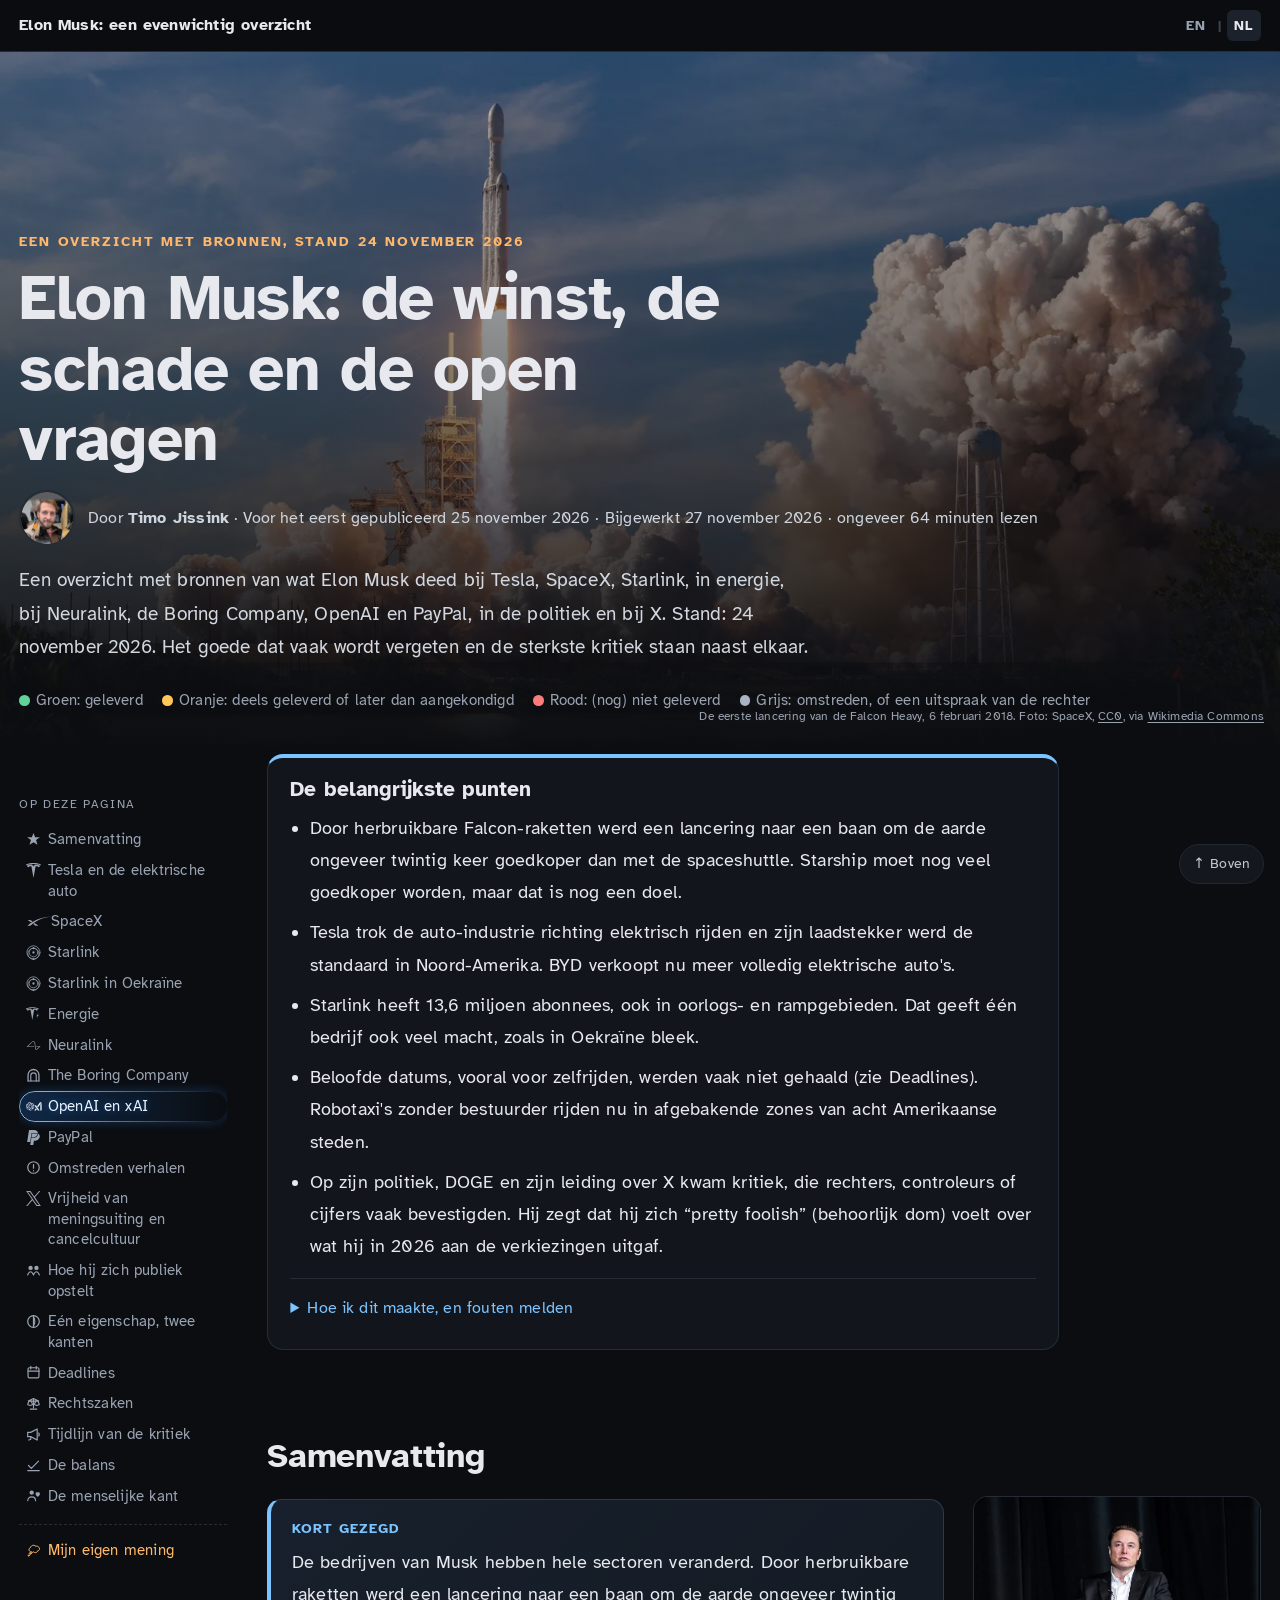
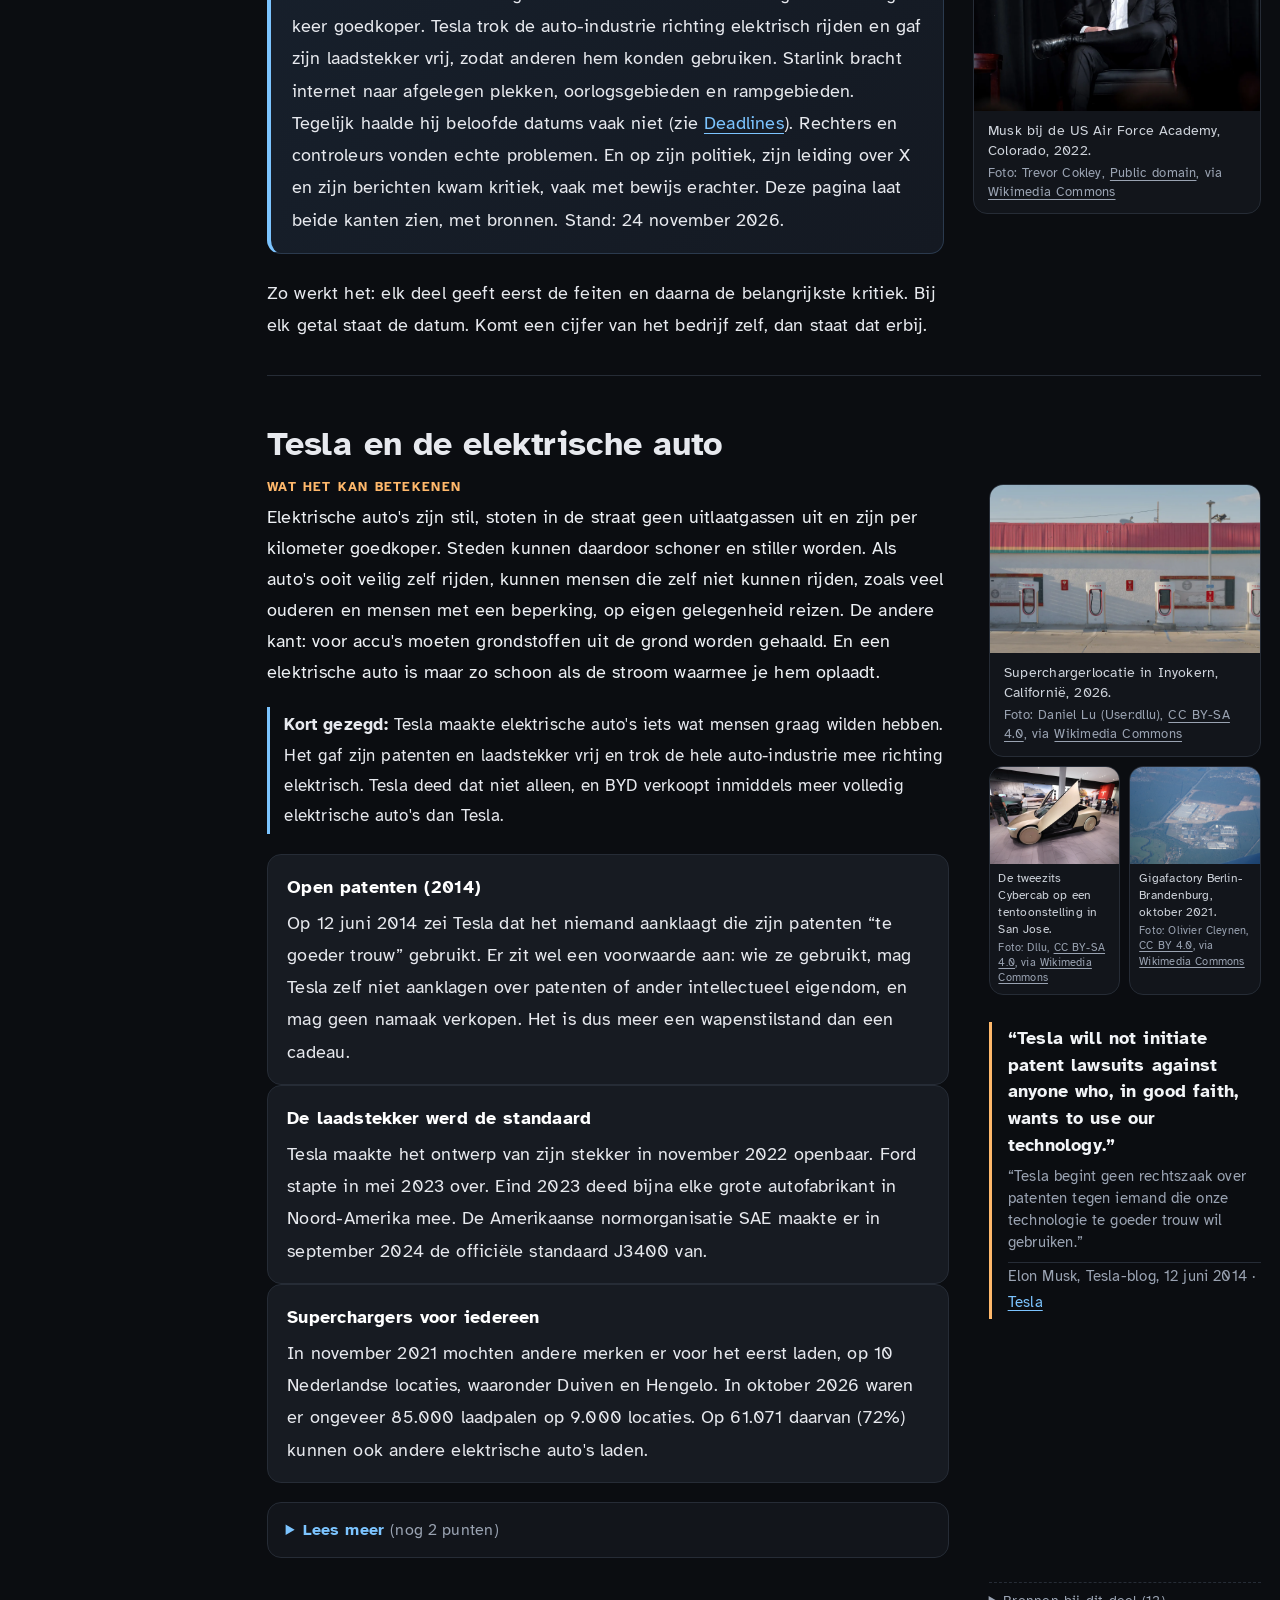
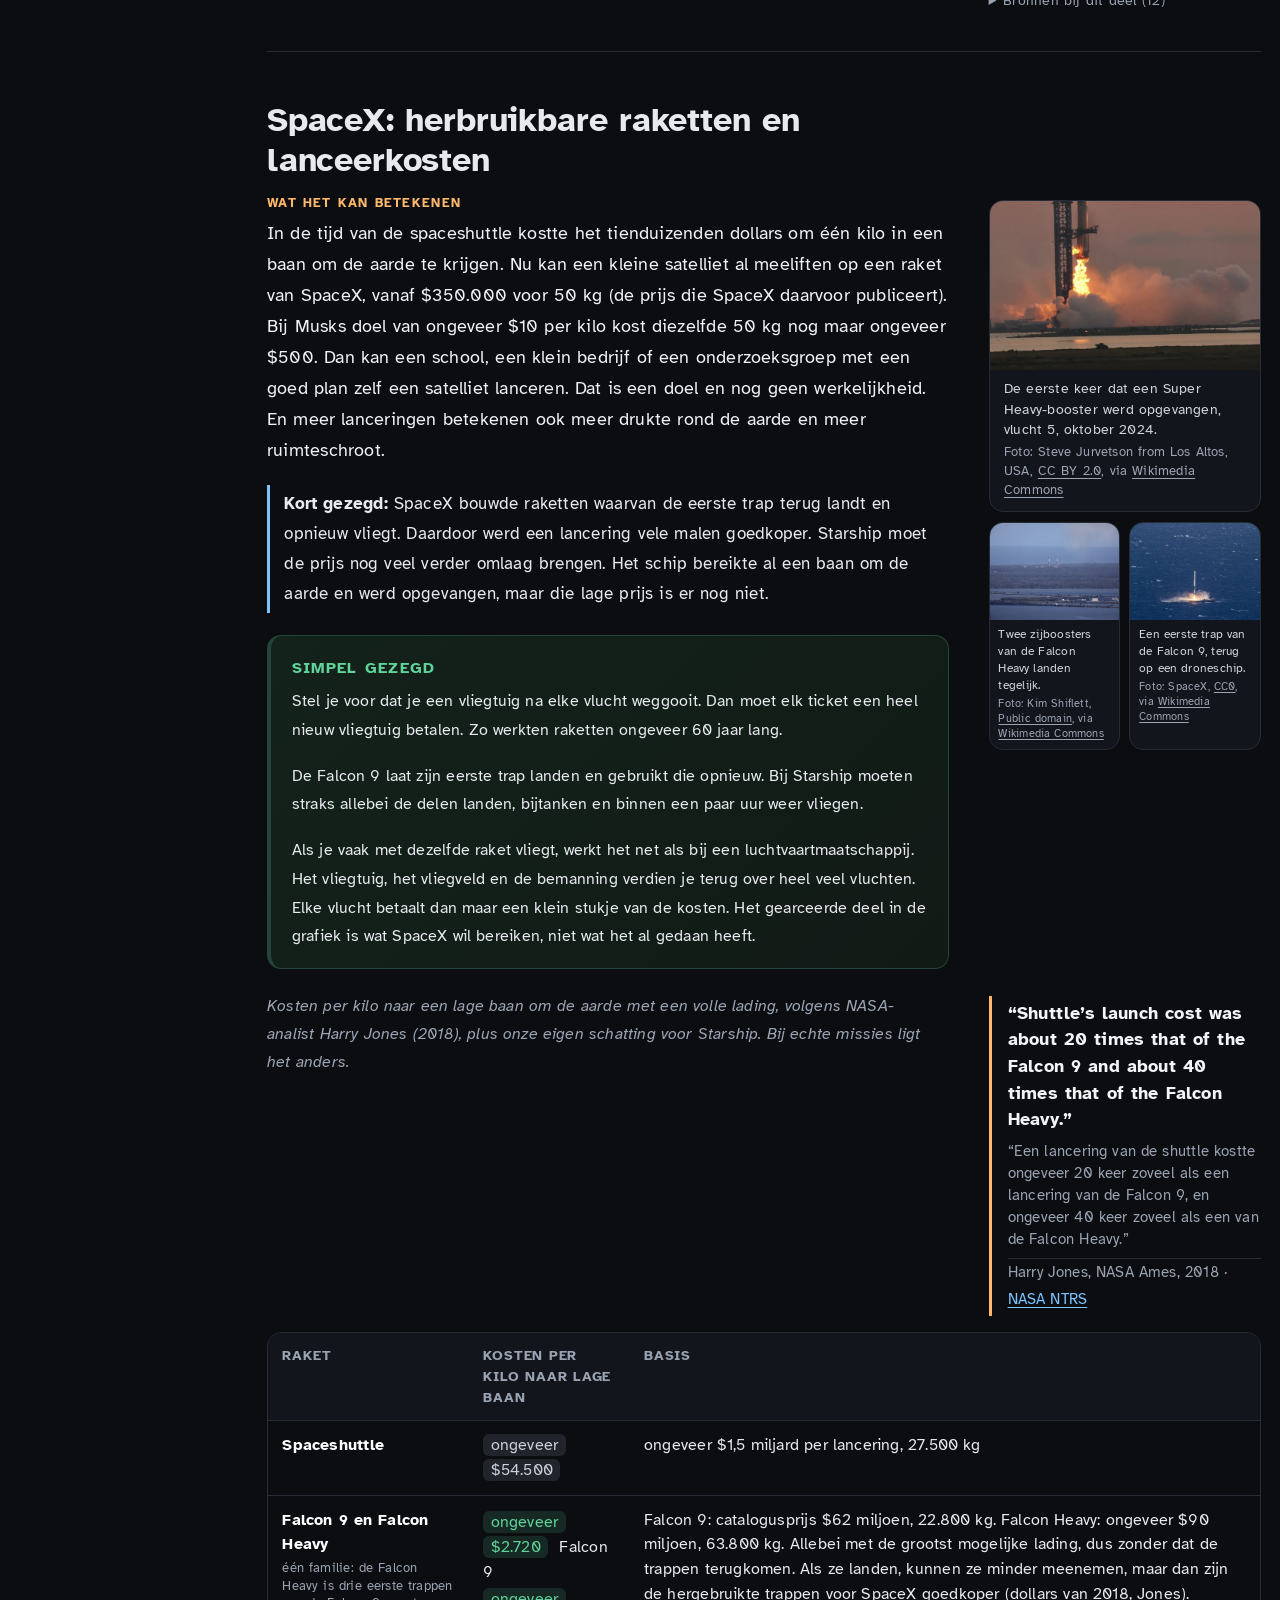
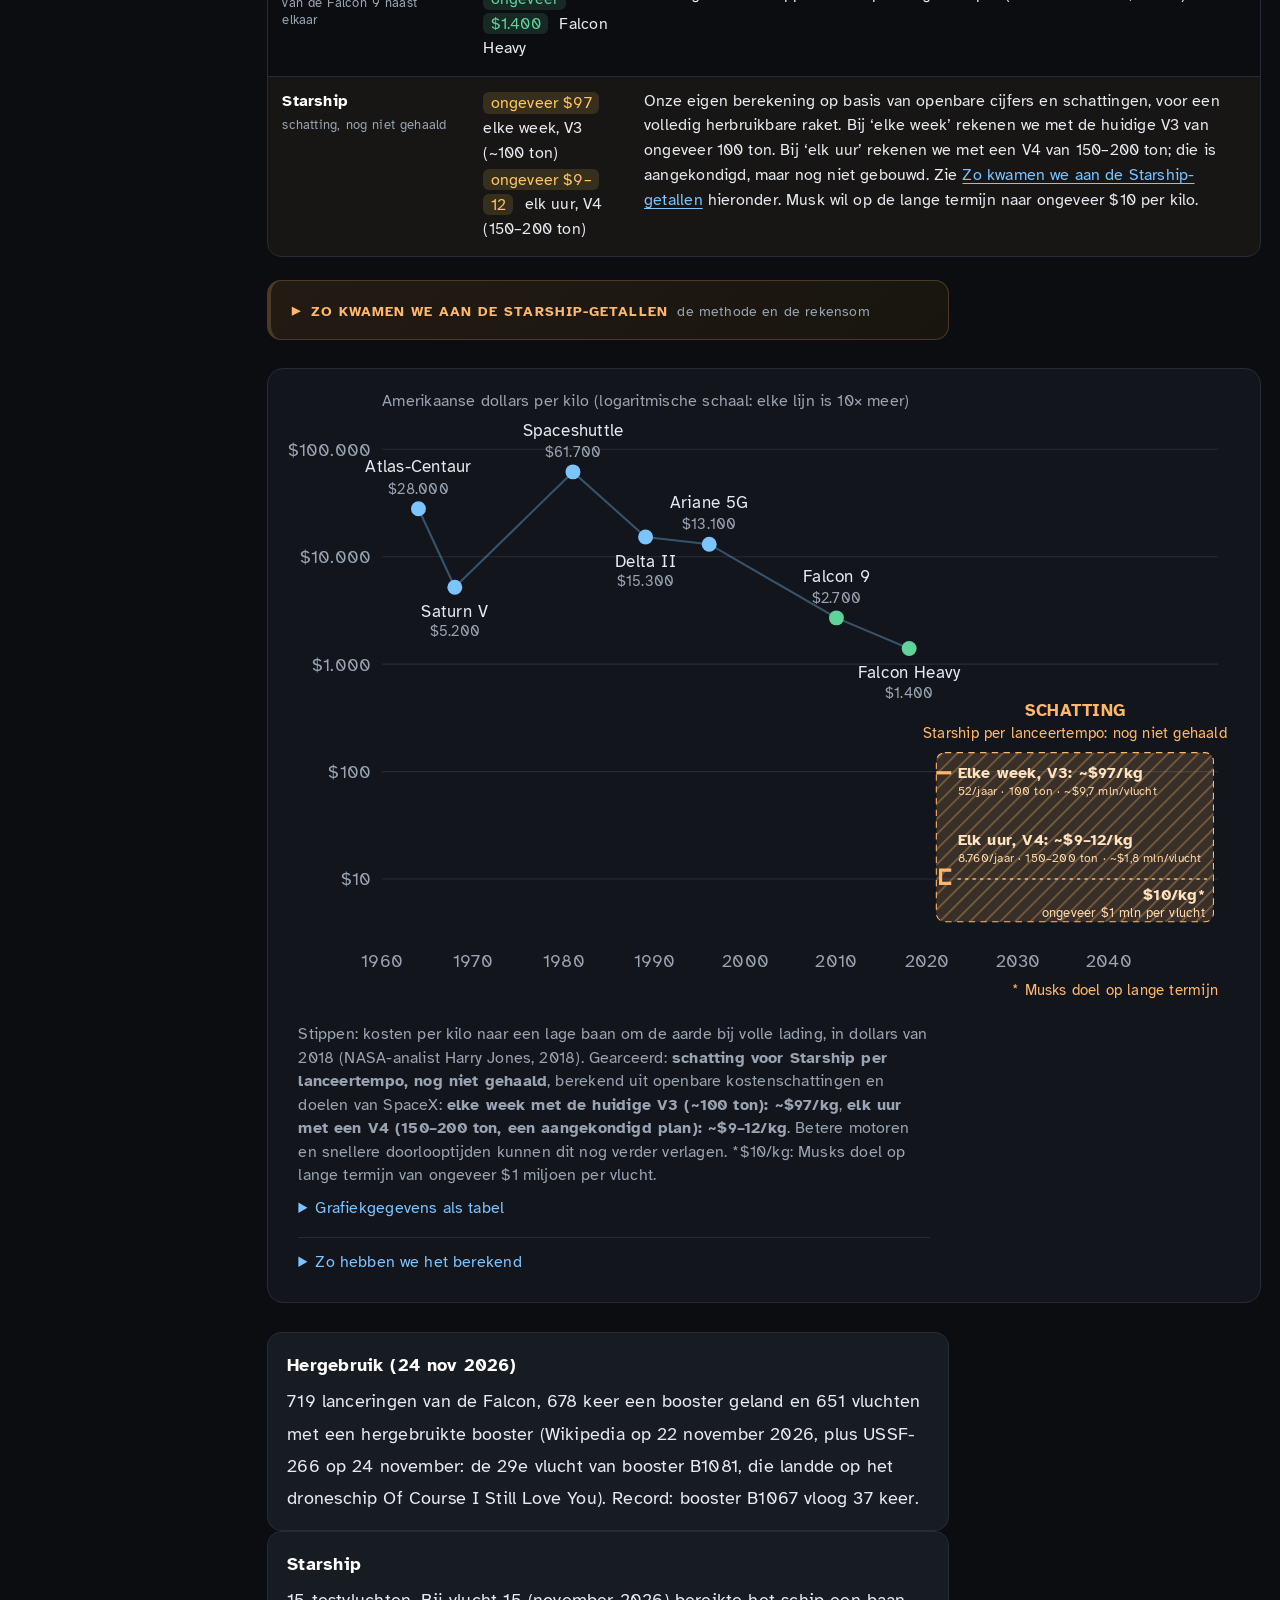
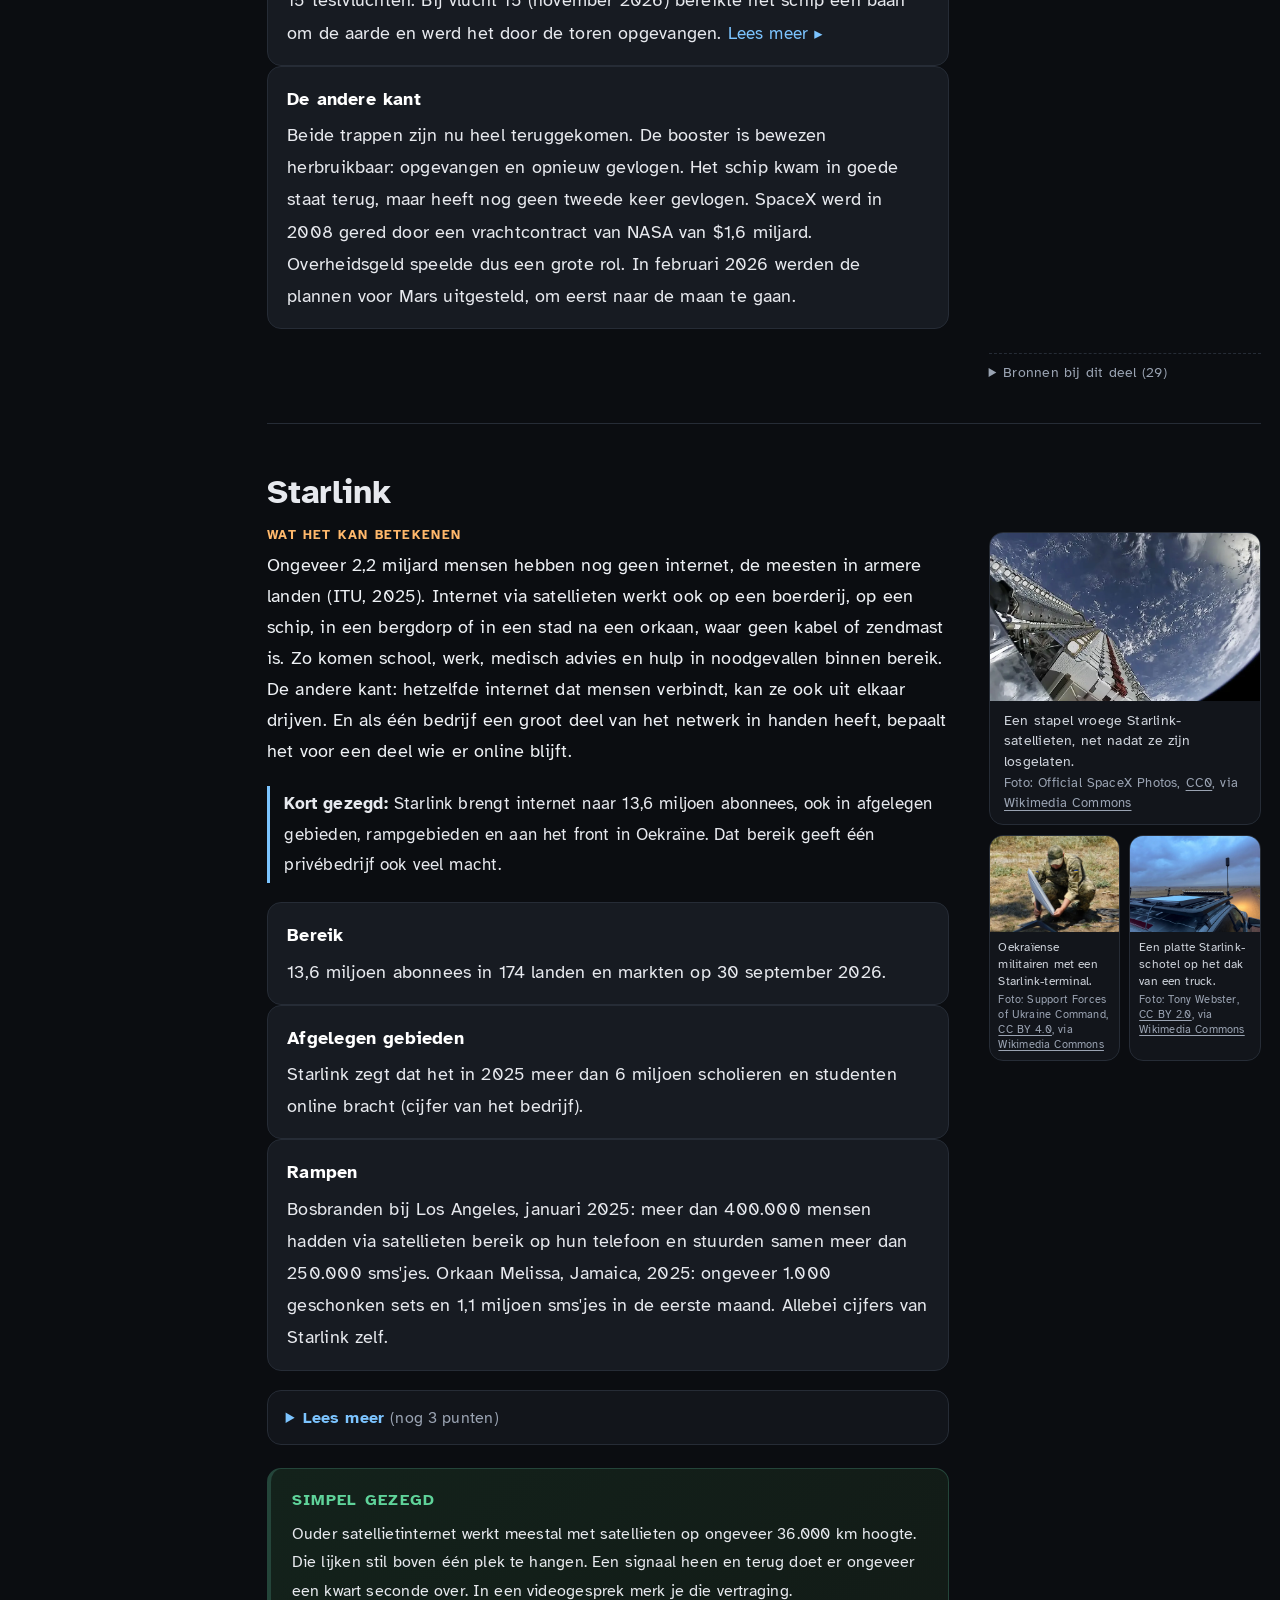
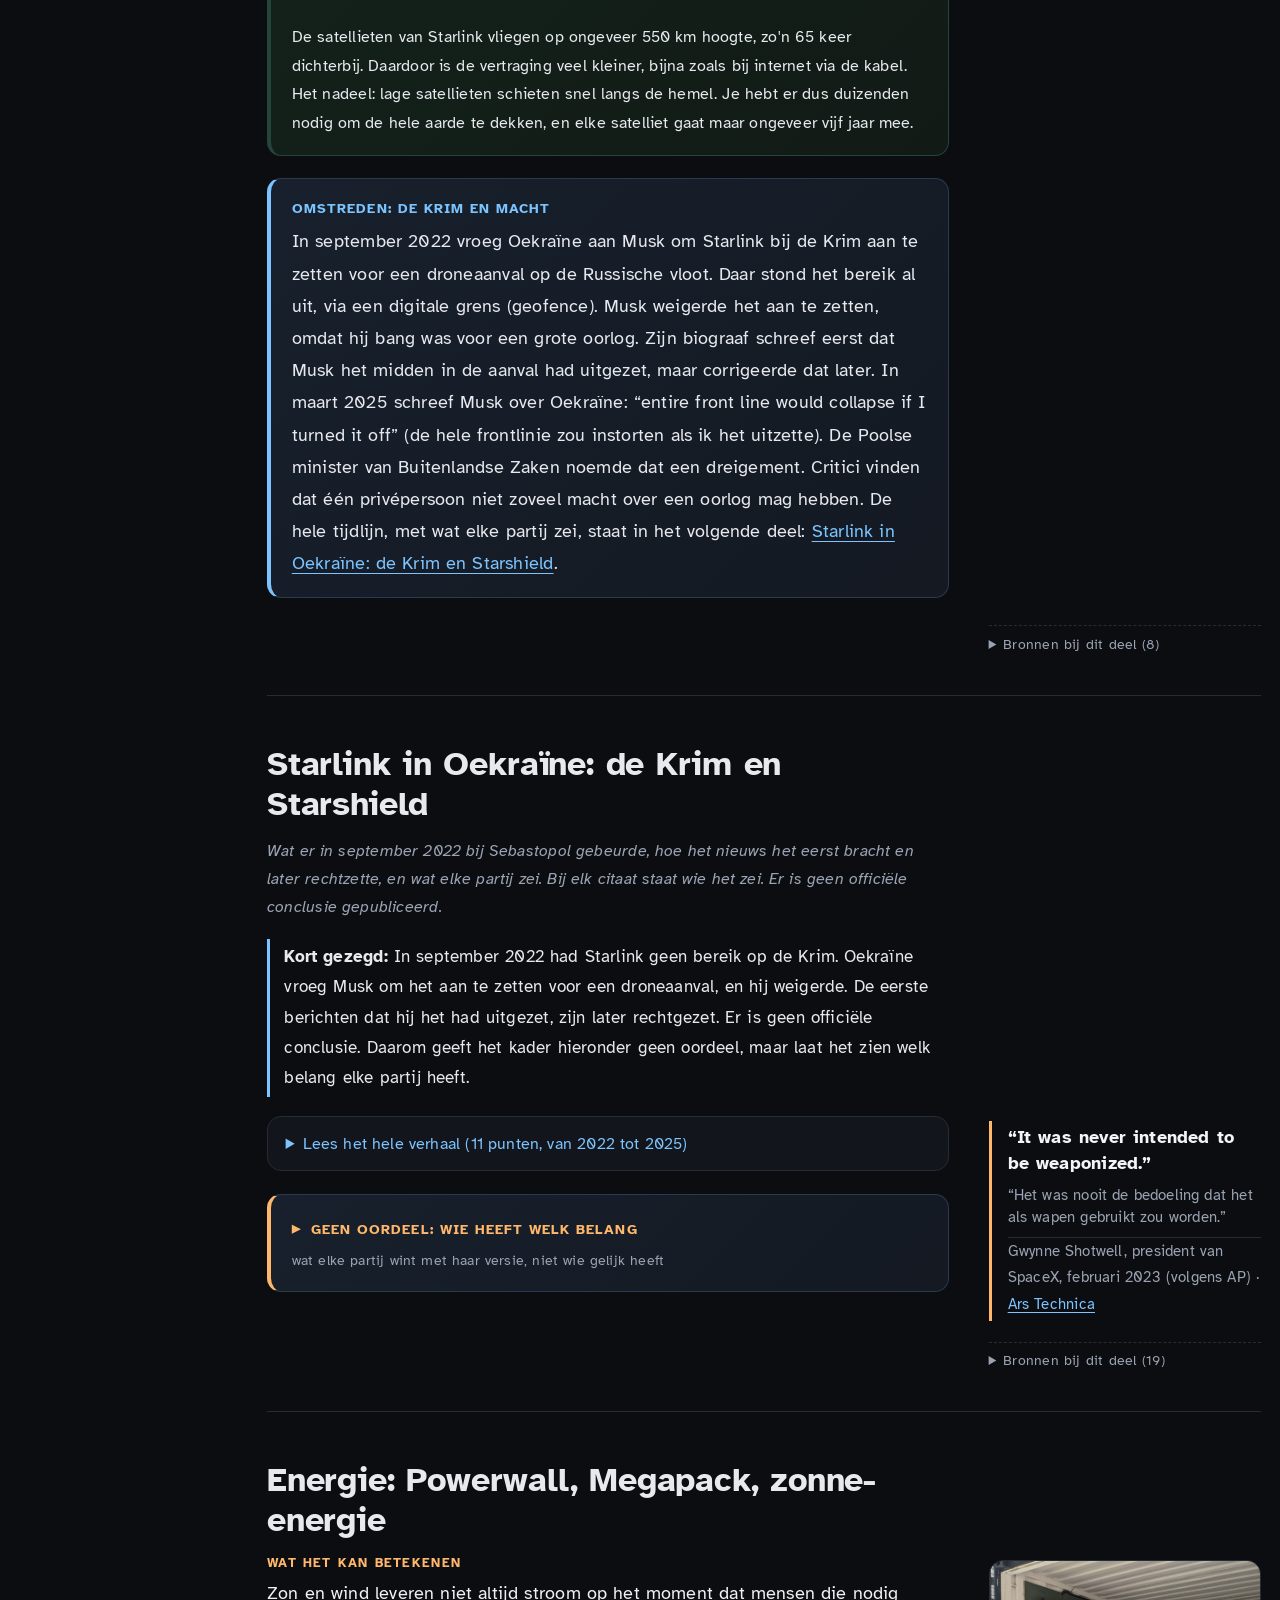
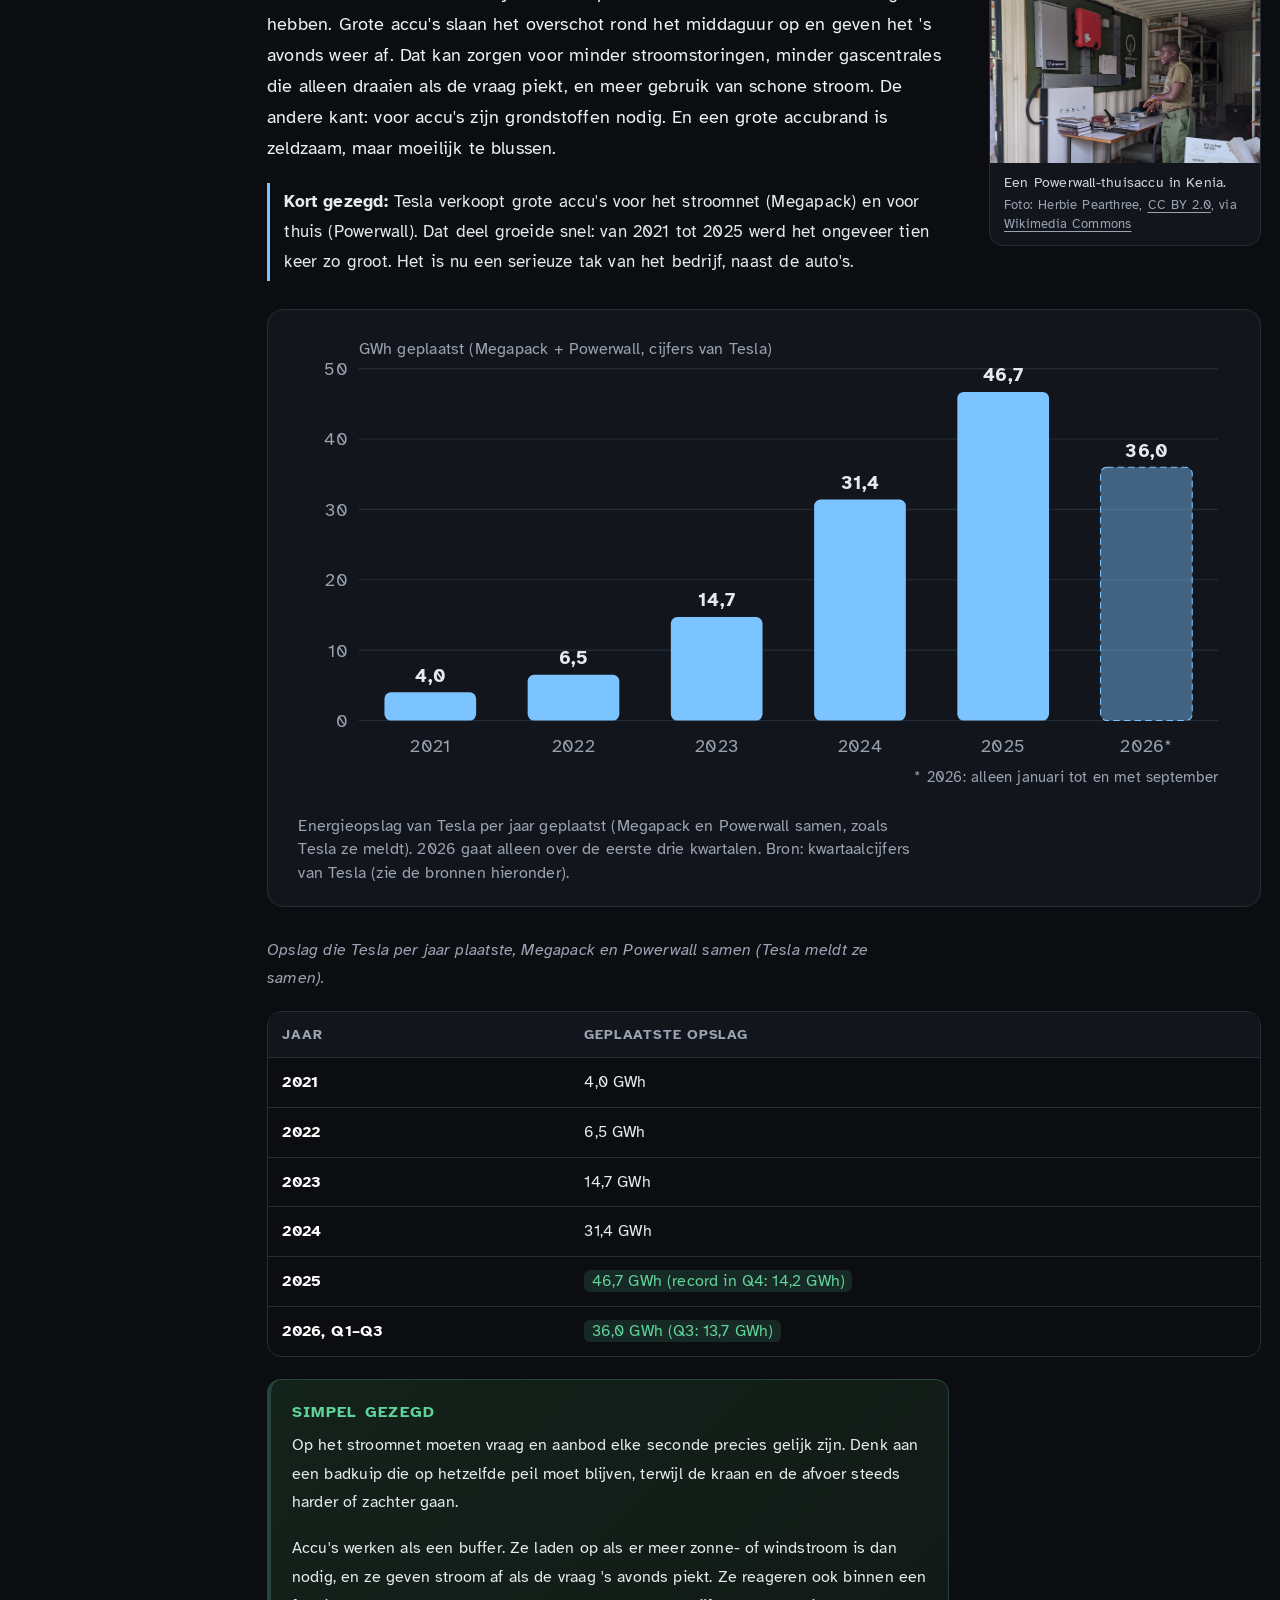
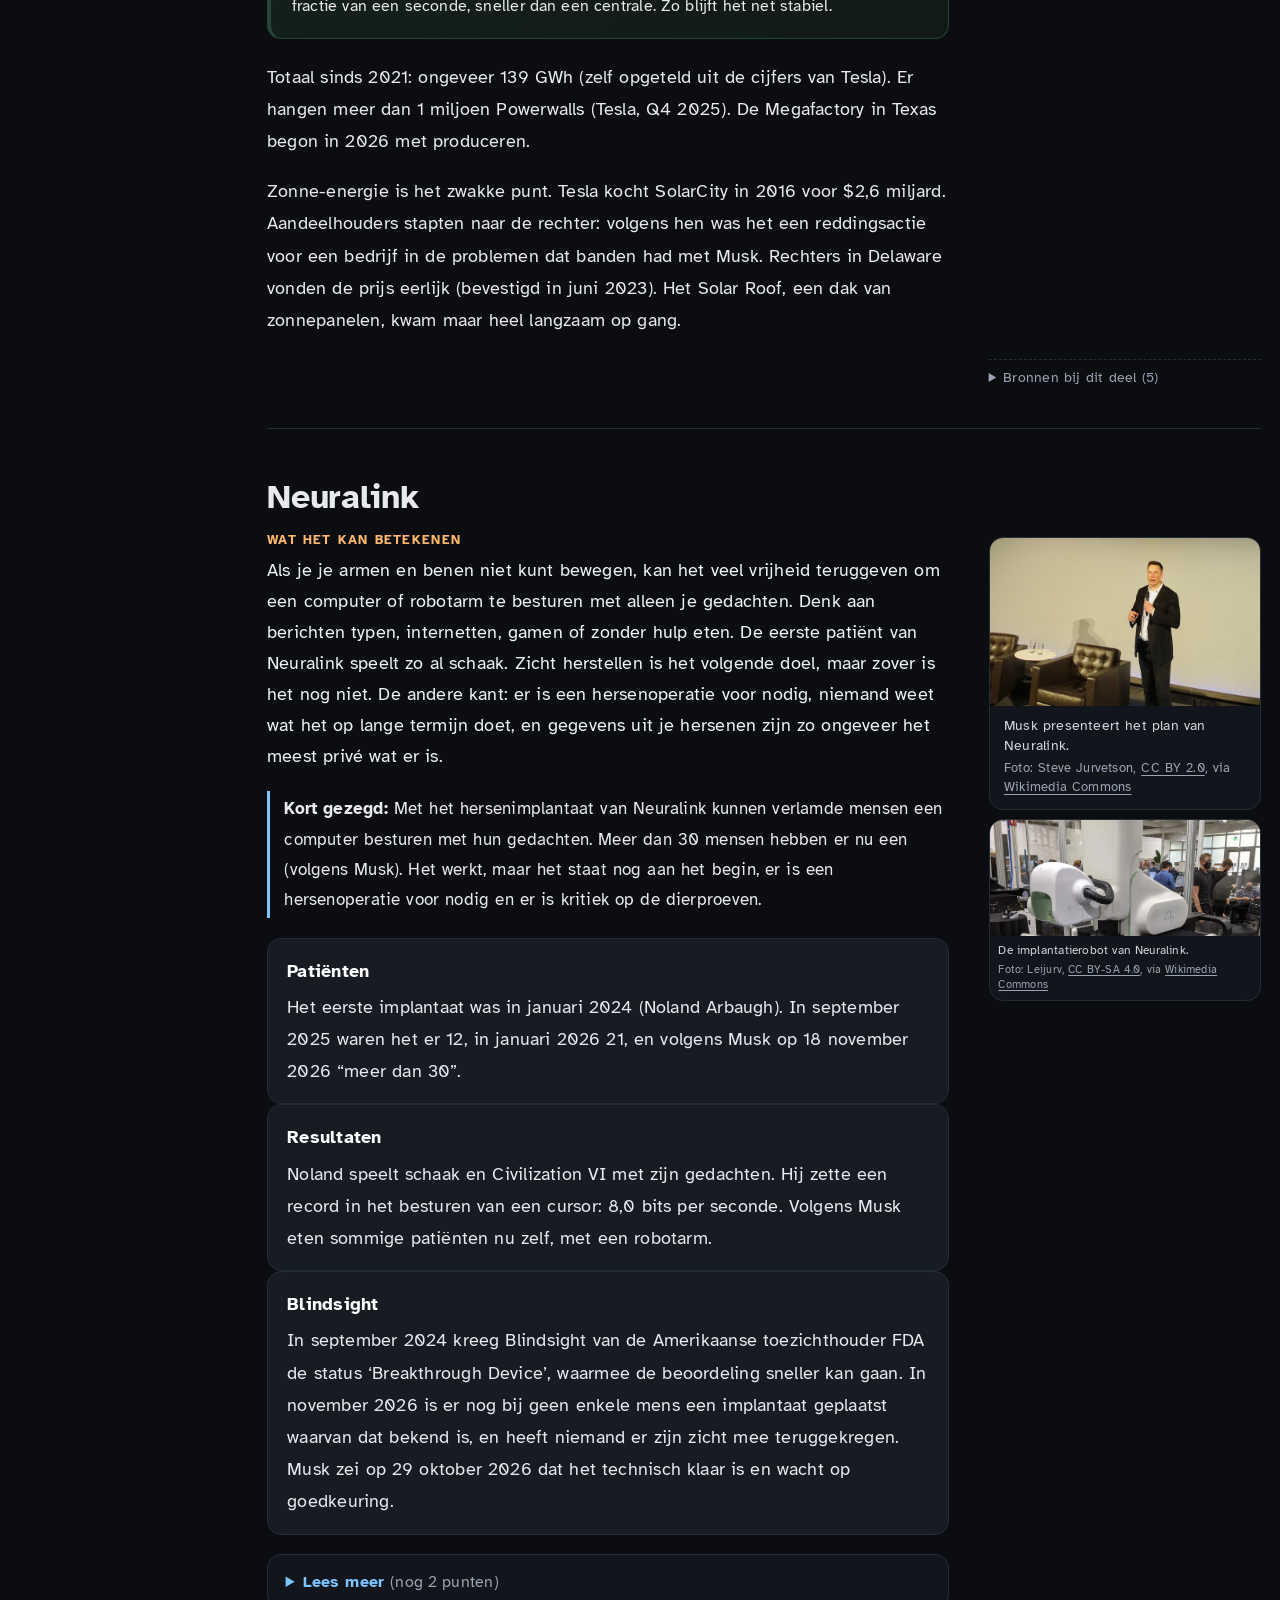
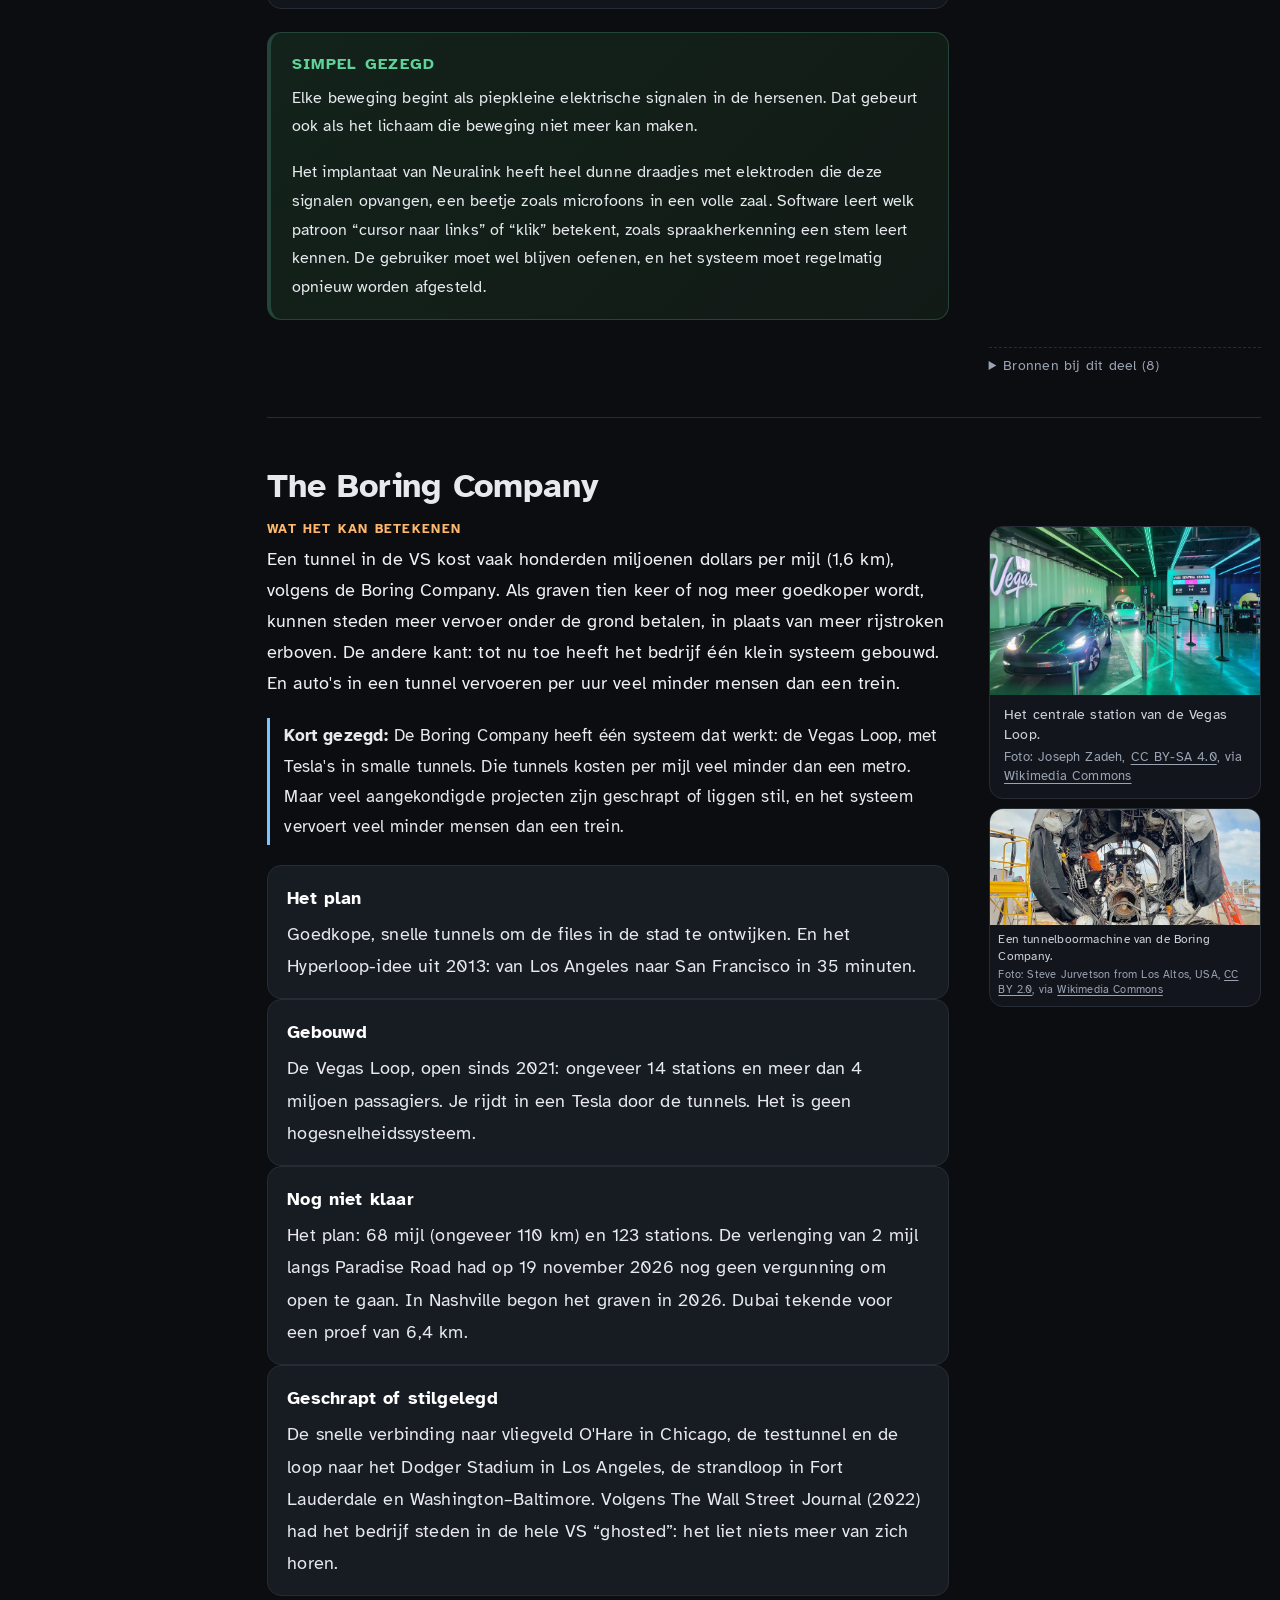
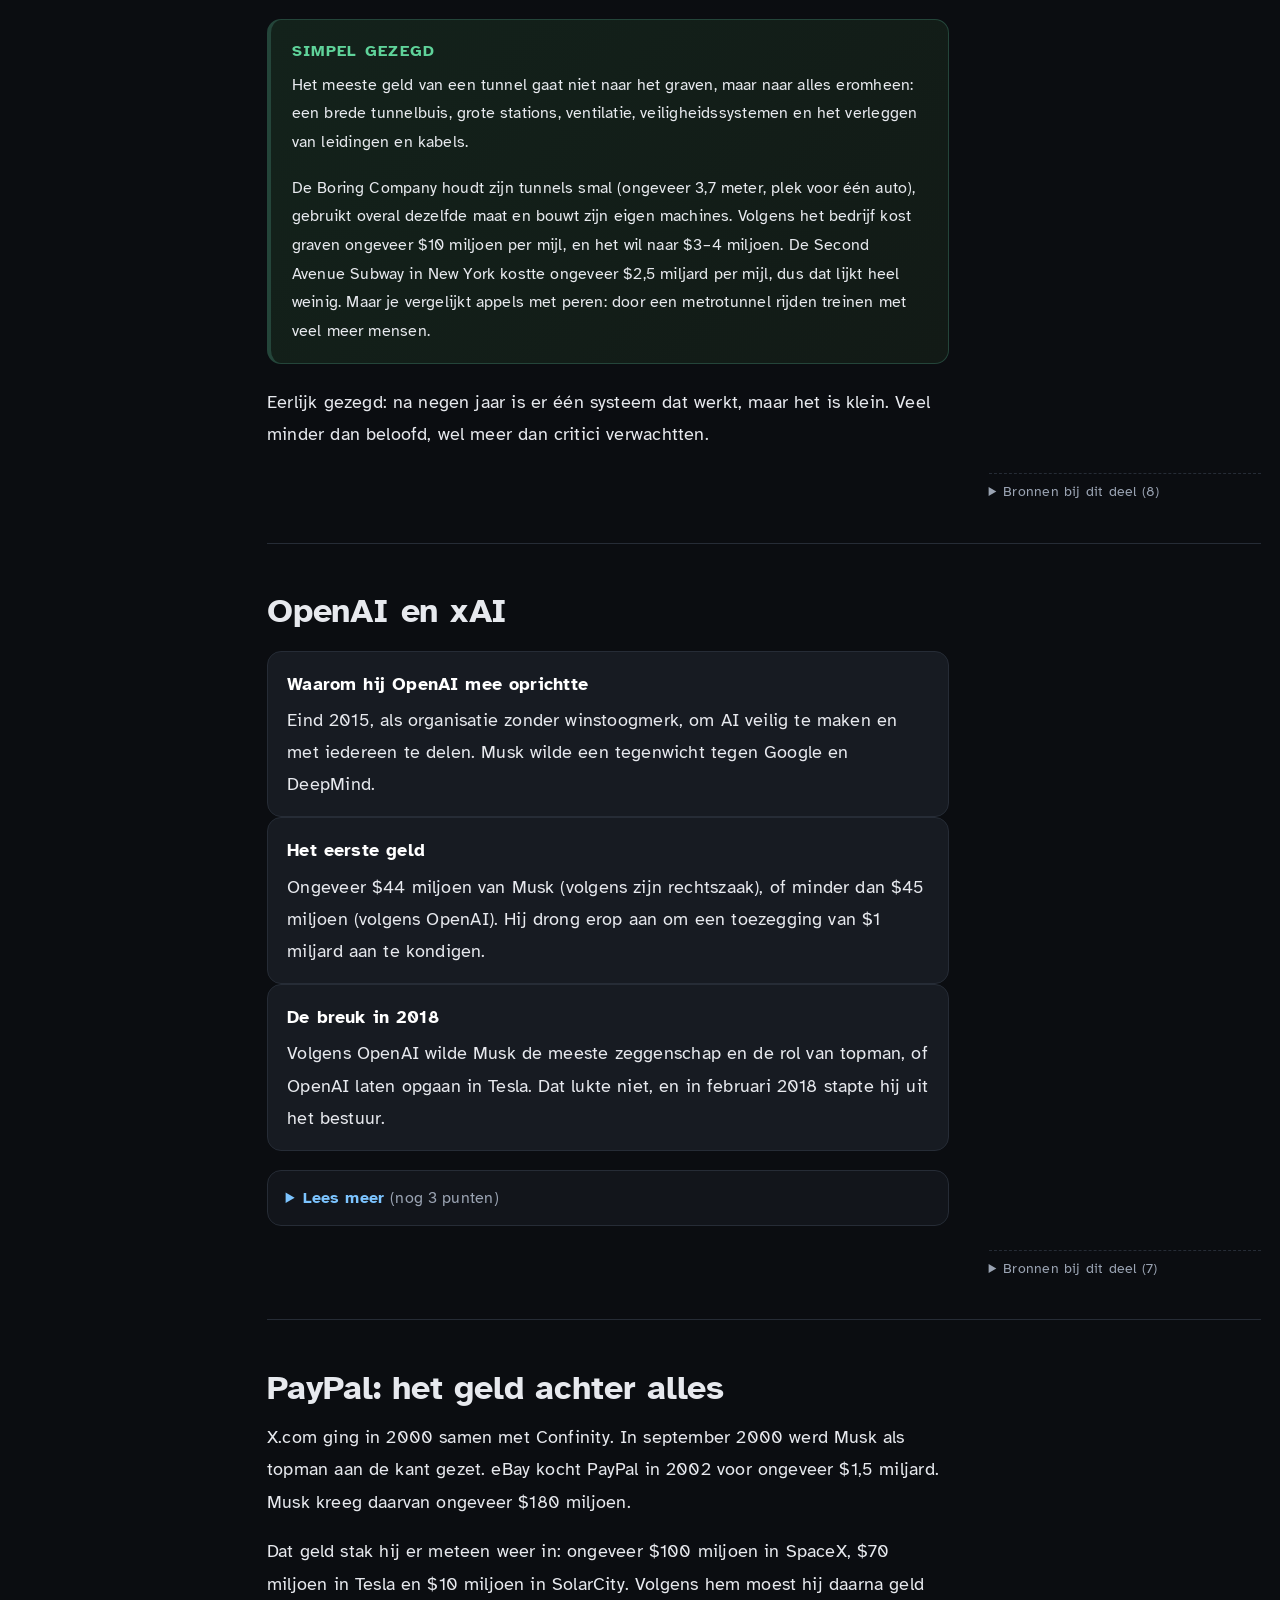
==== commit 36032a3e: "Preview: add a folded note on what Musk spends on himself Short EN+NL addition under One trait, two " ====
--- a/nl/index.html
+++ b/nl/index.html
@@ -31,7 +31,7 @@
 <link rel="preload" href="../img/hero.webp" as="image">
 <link rel="stylesheet" href="../style.css">
 <link rel="stylesheet" href="../scroll-knob.css">
-<script type="application/ld+json">{"@context":"https://schema.org","@type":"Article","headline":"Elon Musk: de winst, de schade en de open vragen","description":"Feiten over Elon Musk, met bronnen: Tesla, SpaceX, Starlink, Neuralink, X, DOGE en politiek. Wat hij bereikte, wat hij beloofde maar niet waarmaakte, en de belangrijkste kritiek, naast elkaar. Bijgewerkt in november 2026.","author":{"@type":"Person","name":"Timo Jissink"},"dateModified":"2026-11-26","image":"https://timo-jissink.github.io/elon-musk/img/share-nl.jpg","inLanguage":"nl"}</script>
+<script type="application/ld+json">{"@context":"https://schema.org","@type":"Article","headline":"Elon Musk: de winst, de schade en de open vragen","description":"Feiten over Elon Musk, met bronnen: Tesla, SpaceX, Starlink, Neuralink, X, DOGE en politiek. Wat hij bereikte, wat hij beloofde maar niet waarmaakte, en de belangrijkste kritiek, naast elkaar. Bijgewerkt in november 2026.","author":{"@type":"Person","name":"Timo Jissink"},"dateModified":"2026-11-27","image":"https://timo-jissink.github.io/elon-musk/img/share-nl.jpg","inLanguage":"nl"}</script>
 </head>
 <body>
 <a class="skip" href="#content">Naar de inhoud</a>
@@ -43,7 +43,6 @@
       <summary>Inhoud</summary>
       <ol>
         <li><a href="#summary">Samenvatting</a></li>
-        <li><a href="#attention">Waar zijn aandacht naartoe ging</a></li>
         <li><a href="#tesla-and-the-ev-push">Tesla en de elektrische auto</a></li>
         <li><a href="#spacex">SpaceX</a></li>
         <li><a href="#starlink">Starlink</a></li>
@@ -56,6 +55,7 @@
         <li><a href="#contested-stories">Omstreden verhalen</a></li>
         <li><a href="#free-speech-vs-cancel-culture">Vrijheid van meningsuiting en cancelcultuur</a></li>
         <li><a href="#his-public-style">Hoe hij zich publiek opstelt</a></li>
+        <li><a href="#one-trait-two-sides">Eén eigenschap, twee kanten</a></li>
         <li><a href="#timelines">Deadlines</a></li>
         <li><a href="#lawsuits">Rechtszaken</a></li>
         <li><a href="#timeline-of-criticism">Tijdlijn van de kritiek</a></li>
@@ -75,7 +75,7 @@
     <h1>Elon Musk: de winst, de schade en de open vragen</h1>
     <div class="byline">
       <img class="headshot" src="../img/timo-headshot.webp" width="56" height="56" alt="Foto van Timo Jissink">
-      <p>Door <strong>Timo Jissink</strong> · Voor het eerst gepubliceerd 25 november 2026 · Bijgewerkt <time datetime="2026-11-26">26 november 2026</time> · ongeveer 58 minuten lezen</p>
+      <p>Door <strong>Timo Jissink</strong> · Voor het eerst gepubliceerd 25 november 2026 · Bijgewerkt <time datetime="2026-11-27">27 november 2026</time> · ongeveer 64 minuten lezen</p>
     </div>
     <p class="lede">Een overzicht met bronnen van wat Elon Musk deed bij Tesla, SpaceX, Starlink, in energie, bij Neuralink, de Boring Company, OpenAI en PayPal, in de politiek en bij X. Stand: 24 november 2026. Het goede dat vaak wordt vergeten en de sterkste kritiek staan naast elkaar.</p>
     <ul class="legend" aria-label="Uitleg van de kleuren">
@@ -92,7 +92,6 @@
     <p>Op deze pagina</p>
     <ol>
         <li><a href="#summary">Samenvatting</a></li>
-        <li><a href="#attention">Waar zijn aandacht naartoe ging</a></li>
         <li><a href="#tesla-and-the-ev-push">Tesla en de elektrische auto</a></li>
         <li><a href="#spacex">SpaceX</a></li>
         <li><a href="#starlink">Starlink</a></li>
@@ -105,6 +104,7 @@
         <li><a href="#contested-stories">Omstreden verhalen</a></li>
         <li><a href="#free-speech-vs-cancel-culture">Vrijheid van meningsuiting en cancelcultuur</a></li>
         <li><a href="#his-public-style">Hoe hij zich publiek opstelt</a></li>
+        <li><a href="#one-trait-two-sides">Eén eigenschap, twee kanten</a></li>
         <li><a href="#timelines">Deadlines</a></li>
         <li><a href="#lawsuits">Rechtszaken</a></li>
         <li><a href="#timeline-of-criticism">Tijdlijn van de kritiek</a></li>
@@ -141,50 +141,6 @@
     <p>De bedrijven van Musk hebben hele sectoren veranderd. Door herbruikbare raketten werd een lancering naar een baan om de aarde ongeveer twintig keer goedkoper. Tesla trok de auto-industrie richting elektrisch rijden en gaf zijn laadstekker vrij, zodat anderen hem konden gebruiken. Starlink bracht internet naar afgelegen plekken, oorlogsgebieden en rampgebieden. Tegelijk haalde hij beloofde datums vaak niet (zie <a href="#timelines">Deadlines</a>). Rechters en controleurs vonden echte problemen. En op zijn politiek, zijn leiding over X en zijn berichten kwam kritiek, vaak met bewijs erachter. Deze pagina laat beide kanten zien, met bronnen. Stand: 24 november 2026.</p>
   </aside>
   <p>Zo werkt het: elk deel geeft eerst de feiten en daarna de belangrijkste kritiek. Bij elk getal staat de datum. Komt een cijfer van het bedrijf zelf, dan staat dat erbij.</p>
-</section>
-
-<!-- Section: Waar zijn aandacht naartoe ging. Edit the text below; keep the <section id> stable (links and images use it). -->
-<section id="attention">
-  <h2>Waar zijn aandacht naartoe ging</h2>
-  
-  <p class="inshort"><strong>Kort:</strong> dit is mijn schatting, geen meting. In de jaren 2010 ging bijna al zijn aandacht naar Tesla en SpaceX. Sinds 2022 loopt het uiteen: Twitter/X, daarna AI, en in 2024–25 politiek.</p>
-  <figure class="chart-fig">
-  <div class="chart-scroll fit"><svg class="chart chart-d" viewBox="0 0 900 480" role="img" aria-labelledby="att-title-d att-desc-d" font-family="Atkinson Hyperlegible, system-ui, sans-serif"><title id="att-title-d">Schatting: hoe Elon Musk zijn werktijd verdeelde, 2000 tot 2025</title><desc id="att-desc-d">Gestapelde vlakgrafiek, een schatting en geen meting. In de eerste jaren vooral PayPal, daarna SpaceX. Van 2008 tot 2012 ongeveer de helft Tesla en de helft SpaceX. In 2017 ongeveer driekwart Tesla. In 2022 neemt Twitter ongeveer 17 procent in beslag. In 2023 is Twitter/X het grootste blok met ongeveer 35 procent en begint xAI. In 2025 zijn politiek en DOGE het grootste blok met ongeveer 32 procent, en AI 20 procent.</desc><defs><pattern id="atthatchd" width="10" height="10" patternUnits="userSpaceOnUse" patternTransform="rotate(45)"><line x1="0" y1="0" x2="0" y2="10" stroke="#0b0d11" stroke-opacity=".3" stroke-width="2"/></pattern></defs><line x1="60" x2="700" y1="372.0" y2="372.0" stroke="#262c36"/><text x="50" y="377.0" text-anchor="end" font-size="16.0" fill="#9aa3b2">0</text><line x1="60" x2="700" y1="294.5" y2="294.5" stroke="#262c36"/><text x="50" y="299.5" text-anchor="end" font-size="16.0" fill="#9aa3b2">25</text><line x1="60" x2="700" y1="217.0" y2="217.0" stroke="#262c36"/><text x="50" y="222.0" text-anchor="end" font-size="16.0" fill="#9aa3b2">50</text><line x1="60" x2="700" y1="139.5" y2="139.5" stroke="#262c36"/><text x="50" y="144.5" text-anchor="end" font-size="16.0" fill="#9aa3b2">75</text><line x1="60" x2="700" y1="62.0" y2="62.0" stroke="#262c36"/><text x="50" y="67.0" text-anchor="end" font-size="16.0" fill="#9aa3b2">100</text><text x="60" y="32" font-size="15.0" fill="#9aa3b2">Geschat aandeel van zijn werktijd (%)</text><polygon points="60.0,62.0 85.6,93.0 111.2,217.0 136.8,372.0 162.4,372.0 188.0,372.0 213.6,372.0 239.2,372.0 264.8,372.0 290.4,372.0 316.0,372.0 341.6,372.0 367.2,372.0 392.8,372.0 418.4,372.0 444.0,372.0 469.6,372.0 495.2,372.0 520.8,372.0 546.4,372.0 572.0,372.0 597.6,372.0 623.2,372.0 648.8,372.0 674.4,372.0 700.0,372.0 700.0,372.0 674.4,372.0 648.8,372.0 623.2,372.0 597.6,372.0 572.0,372.0 546.4,372.0 520.8,372.0 495.2,372.0 469.6,372.0 444.0,372.0 418.4,372.0 392.8,372.0 367.2,372.0 341.6,372.0 316.0,372.0 290.4,372.0 264.8,372.0 239.2,372.0 213.6,372.0 188.0,372.0 162.4,372.0 136.8,372.0 111.2,372.0 85.6,372.0 60.0,372.0" fill="#7b8698" fill-opacity=".92" stroke="#0b0d11" stroke-width="1" stroke-linejoin="round"/><polygon points="60.0,62.0 85.6,93.0 111.2,217.0 136.8,372.0 162.4,325.5 188.0,310.0 213.6,310.0 239.2,279.0 264.8,223.2 290.4,223.2 316.0,223.2 341.6,223.2 367.2,223.2 392.8,217.0 418.4,217.0 444.0,217.0 469.6,210.8 495.2,139.5 520.8,124.0 546.4,155.0 572.0,170.5 597.6,210.8 623.2,235.6 648.8,294.5 674.4,303.8 700.0,310.0 700.0,372.0 674.4,372.0 648.8,372.0 623.2,372.0 597.6,372.0 572.0,372.0 546.4,372.0 520.8,372.0 495.2,372.0 469.6,372.0 444.0,372.0 418.4,372.0 392.8,372.0 367.2,372.0 341.6,372.0 316.0,372.0 290.4,372.0 264.8,372.0 239.2,372.0 213.6,372.0 188.0,372.0 162.4,372.0 136.8,372.0 111.2,217.0 85.6,93.0 60.0,62.0" fill="#7cc4ff" fill-opacity=".92" stroke="#0b0d11" stroke-width="1" stroke-linejoin="round"/><polygon points="60.0,62.0 85.6,62.0 111.2,62.0 136.8,62.0 162.4,62.0 188.0,62.0 213.6,77.5 239.2,77.5 264.8,77.5 290.4,77.5 316.0,77.5 341.6,77.5 367.2,77.5 392.8,77.5 418.4,77.5 444.0,86.8 469.6,93.0 495.2,80.6 520.8,77.5 546.4,86.8 572.0,86.8 597.6,93.0 623.2,139.5 648.8,226.3 674.4,241.8 700.0,272.8 700.0,310.0 674.4,303.8 648.8,294.5 623.2,235.6 597.6,210.8 572.0,170.5 546.4,155.0 520.8,124.0 495.2,139.5 469.6,210.8 444.0,217.0 418.4,217.0 392.8,217.0 367.2,223.2 341.6,223.2 316.0,223.2 290.4,223.2 264.8,223.2 239.2,279.0 213.6,310.0 188.0,310.0 162.4,325.5 136.8,372.0 111.2,217.0 85.6,93.0 60.0,62.0" fill="#5fd39a" fill-opacity=".92" stroke="#0b0d11" stroke-width="1" stroke-linejoin="round"/><polygon points="60.0,62.0 85.6,62.0 111.2,62.0 136.8,62.0 162.4,62.0 188.0,62.0 213.6,62.0 239.2,62.0 264.8,62.0 290.4,62.0 316.0,62.0 341.6,62.0 367.2,62.0 392.8,62.0 418.4,62.0 444.0,65.1 469.6,68.2 495.2,68.2 520.8,62.0 546.4,62.0 572.0,62.0 597.6,62.0 623.2,114.7 648.8,195.3 674.4,217.0 700.0,248.0 700.0,272.8 674.4,241.8 648.8,226.3 623.2,139.5 597.6,93.0 572.0,86.8 546.4,86.8 520.8,77.5 495.2,80.6 469.6,93.0 444.0,86.8 418.4,77.5 392.8,77.5 367.2,77.5 341.6,77.5 316.0,77.5 290.4,77.5 264.8,77.5 239.2,77.5 213.6,77.5 188.0,62.0 162.4,62.0 136.8,62.0 111.2,62.0 85.6,62.0 60.0,62.0" fill="#4a5262" fill-opacity=".92" stroke="#0b0d11" stroke-width="1" stroke-linejoin="round"/><polygon points="60.0,62.0 85.6,62.0 111.2,62.0 136.8,62.0 162.4,62.0 188.0,62.0 213.6,62.0 239.2,62.0 264.8,62.0 290.4,62.0 316.0,62.0 341.6,62.0 367.2,62.0 392.8,62.0 418.4,62.0 444.0,65.1 469.6,68.2 495.2,68.2 520.8,62.0 546.4,62.0 572.0,62.0 597.6,62.0 623.2,62.0 648.8,86.8 674.4,155.0 700.0,223.2 700.0,248.0 674.4,217.0 648.8,195.3 623.2,114.7 597.6,62.0 572.0,62.0 546.4,62.0 520.8,62.0 495.2,68.2 469.6,68.2 444.0,65.1 418.4,62.0 392.8,62.0 367.2,62.0 341.6,62.0 316.0,62.0 290.4,62.0 264.8,62.0 239.2,62.0 213.6,62.0 188.0,62.0 162.4,62.0 136.8,62.0 111.2,62.0 85.6,62.0 60.0,62.0" fill="#ffb86b" fill-opacity=".92" stroke="#0b0d11" stroke-width="1" stroke-linejoin="round"/><polygon points="60.0,62.0 85.6,62.0 111.2,62.0 136.8,62.0 162.4,62.0 188.0,62.0 213.6,62.0 239.2,62.0 264.8,62.0 290.4,62.0 316.0,62.0 341.6,62.0 367.2,62.0 392.8,62.0 418.4,62.0 444.0,62.0 469.6,62.0 495.2,62.0 520.8,62.0 546.4,62.0 572.0,62.0 597.6,62.0 623.2,62.0 648.8,62.0 674.4,108.5 700.0,161.2 700.0,223.2 674.4,155.0 648.8,86.8 623.2,62.0 597.6,62.0 572.0,62.0 546.4,62.0 520.8,62.0 495.2,68.2 469.6,68.2 444.0,65.1 418.4,62.0 392.8,62.0 367.2,62.0 341.6,62.0 316.0,62.0 290.4,62.0 264.8,62.0 239.2,62.0 213.6,62.0 188.0,62.0 162.4,62.0 136.8,62.0 111.2,62.0 85.6,62.0 60.0,62.0" fill="#c4b0f0" fill-opacity=".92" stroke="#0b0d11" stroke-width="1" stroke-linejoin="round"/><polygon points="60.0,62.0 85.6,62.0 111.2,62.0 136.8,62.0 162.4,62.0 188.0,62.0 213.6,62.0 239.2,62.0 264.8,62.0 290.4,62.0 316.0,62.0 341.6,62.0 367.2,62.0 392.8,62.0 418.4,62.0 444.0,62.0 469.6,62.0 495.2,62.0 520.8,62.0 546.4,62.0 572.0,62.0 597.6,62.0 623.2,62.0 648.8,62.0 674.4,62.0 700.0,62.0 700.0,161.2 674.4,108.5 648.8,62.0 623.2,62.0 597.6,62.0 572.0,62.0 546.4,62.0 520.8,62.0 495.2,62.0 469.6,62.0 444.0,62.0 418.4,62.0 392.8,62.0 367.2,62.0 341.6,62.0 316.0,62.0 290.4,62.0 264.8,62.0 239.2,62.0 213.6,62.0 188.0,62.0 162.4,62.0 136.8,62.0 111.2,62.0 85.6,62.0 60.0,62.0" fill="#e6d9a8" fill-opacity=".92" stroke="#0b0d11" stroke-width="1" stroke-linejoin="round"/><rect x="60.0" y="62" width="204.8" height="310" fill="url(#atthatchd)" pointer-events="none"/><rect x="367.2" y="62" width="128.0" height="310" fill="url(#atthatchd)" pointer-events="none"/><rect x="572.0" y="62" width="128.0" height="310" fill="url(#atthatchd)" pointer-events="none"/><text x="96.0" y="222.0" text-anchor="middle" font-size="17.0" font-weight="700" fill="#0b0d11">PayPal</text><text x="162.4" y="198.8" text-anchor="middle" font-size="17.0" font-weight="700" fill="#0b0d11">SpaceX</text><text x="520.8" y="253.0" text-anchor="middle" font-size="17.0" font-weight="700" fill="#0b0d11">Tesla</text><rect x="710" y="335.0" width="12" height="12" rx="3" fill="#7cc4ff"/><text x="728" y="346.0" font-size="15.0" fill="#e7e9ee">Tesla <tspan fill="#9aa3b2">20%</tspan></text><rect x="710" y="285.4" width="12" height="12" rx="3" fill="#5fd39a"/><text x="728" y="296.4" font-size="15.0" fill="#e7e9ee">SpaceX <tspan fill="#9aa3b2">12%</tspan></text><rect x="710" y="254.4" width="12" height="12" rx="3" fill="#4a5262"/><text x="728" y="265.4" font-size="15.0" fill="#e7e9ee">Overige bedrijven <tspan fill="#9aa3b2">8%</tspan></text><rect x="710" y="229.6" width="12" height="12" rx="3" fill="#ffb86b"/><text x="728" y="240.6" font-size="15.0" fill="#e7e9ee">Twitter / X <tspan fill="#9aa3b2">8%</tspan></text><rect x="710" y="186.2" width="12" height="12" rx="3" fill="#c4b0f0"/><text x="728" y="197.2" font-size="15.0" fill="#e7e9ee">AI (OpenAI, xAI) <tspan fill="#9aa3b2">20%</tspan></text><rect x="710" y="105.6" width="12" height="12" rx="3" fill="#e6d9a8"/><text x="728" y="116.6" font-size="15.0" fill="#e7e9ee">Politiek &amp; DOGE <tspan fill="#9aa3b2">32%</tspan></text><line x1="111.2" x2="111.2" y1="49" y2="62" stroke="#9aa3b2"/><text x="116.2" y="44" text-anchor="start" font-size="13.5" fill="#c9cfda">PayPal verkocht</text><line x1="264.8" x2="264.8" y1="49" y2="62" stroke="#9aa3b2"/><text x="269.8" y="44" text-anchor="start" font-size="13.5" fill="#c9cfda">Crisis 2008</text><line x1="520.8" x2="520.8" y1="49" y2="62" stroke="#9aa3b2"/><text x="515.8" y="44" text-anchor="end" font-size="13.5" fill="#c9cfda">Model 3-crisis</text><line x1="623.2" x2="623.2" y1="49" y2="62" stroke="#9aa3b2"/><text x="618.2" y="44" text-anchor="end" font-size="13.5" fill="#c9cfda">Twitter-deal</text><line x1="700.0" x2="700.0" y1="49" y2="62" stroke="#9aa3b2"/><text x="695.0" y="44" text-anchor="end" font-size="13.5" fill="#c9cfda">DOGE</text><text x="60.0" y="394" text-anchor="middle" font-size="16.0" fill="#9aa3b2">2000</text><text x="188.0" y="394" text-anchor="middle" font-size="16.0" fill="#9aa3b2">2005</text><text x="316.0" y="394" text-anchor="middle" font-size="16.0" fill="#9aa3b2">2010</text><text x="444.0" y="394" text-anchor="middle" font-size="16.0" fill="#9aa3b2">2015</text><text x="572.0" y="394" text-anchor="middle" font-size="16.0" fill="#9aa3b2">2020</text><text x="700.0" y="394" text-anchor="middle" font-size="16.0" fill="#9aa3b2">2025</text><rect x="60.0" y="408" width="12.8" height="12" fill="#323a48" stroke="#0b0d11" stroke-width=".8"/><rect x="72.8" y="408" width="25.6" height="12" fill="#323a48" stroke="#0b0d11" stroke-width=".8"/><rect x="98.4" y="408" width="25.6" height="12" fill="#323a48" stroke="#0b0d11" stroke-width=".8"/><rect x="124.0" y="408" width="25.6" height="12" fill="#323a48" stroke="#0b0d11" stroke-width=".8"/><rect x="149.6" y="408" width="25.6" height="12" fill="#323a48" stroke="#0b0d11" stroke-width=".8"/><rect x="175.2" y="408" width="25.6" height="12" fill="#323a48" stroke="#0b0d11" stroke-width=".8"/><rect x="200.8" y="408" width="25.6" height="12" fill="#323a48" stroke="#0b0d11" stroke-width=".8"/><rect x="226.4" y="408" width="25.6" height="12" fill="#323a48" stroke="#0b0d11" stroke-width=".8"/><rect x="252.0" y="408" width="25.6" height="12" fill="#8a94a6" stroke="#0b0d11" stroke-width=".8"/><rect x="277.6" y="408" width="25.6" height="12" fill="#8a94a6" stroke="#0b0d11" stroke-width=".8"/><rect x="303.2" y="408" width="25.6" height="12" fill="#8a94a6" stroke="#0b0d11" stroke-width=".8"/><rect x="328.8" y="408" width="25.6" height="12" fill="#8a94a6" stroke="#0b0d11" stroke-width=".8"/><rect x="354.4" y="408" width="25.6" height="12" fill="#8a94a6" stroke="#0b0d11" stroke-width=".8"/><rect x="380.0" y="408" width="25.6" height="12" fill="#323a48" stroke="#0b0d11" stroke-width=".8"/><rect x="405.6" y="408" width="25.6" height="12" fill="#323a48" stroke="#0b0d11" stroke-width=".8"/><rect x="431.2" y="408" width="25.6" height="12" fill="#323a48" stroke="#0b0d11" stroke-width=".8"/><rect x="456.8" y="408" width="25.6" height="12" fill="#323a48" stroke="#0b0d11" stroke-width=".8"/><rect x="482.4" y="408" width="25.6" height="12" fill="#e7e9ee" stroke="#0b0d11" stroke-width=".8"/><rect x="508.0" y="408" width="25.6" height="12" fill="#8a94a6" stroke="#0b0d11" stroke-width=".8"/><rect x="533.6" y="408" width="25.6" height="12" fill="#8a94a6" stroke="#0b0d11" stroke-width=".8"/><rect x="559.2" y="408" width="25.6" height="12" fill="#8a94a6" stroke="#0b0d11" stroke-width=".8"/><rect x="584.8" y="408" width="25.6" height="12" fill="#323a48" stroke="#0b0d11" stroke-width=".8"/><rect x="610.4" y="408" width="25.6" height="12" fill="#8a94a6" stroke="#0b0d11" stroke-width=".8"/><rect x="636.0" y="408" width="25.6" height="12" fill="#323a48" stroke="#0b0d11" stroke-width=".8"/><rect x="661.6" y="408" width="25.6" height="12" fill="#323a48" stroke="#0b0d11" stroke-width=".8"/><rect x="687.2" y="408" width="12.8" height="12" fill="#8a94a6" stroke="#0b0d11" stroke-width=".8"/><text x="60" y="442" font-size="14" fill="#9aa3b2">Hoe zeker ik ben:</text><rect x="210" y="430" width="14" height="14" fill="#e7e9ee"/><text x="230" y="442" font-size="14" fill="#c9cfda">Genoemd door Musk of rechter</text><rect x="459.20000000000005" y="430" width="14" height="14" fill="#8a94a6"/><text x="479.20000000000005" y="442" font-size="14" fill="#c9cfda">Bron geeft de richting</text><rect x="664.0" y="430" width="14" height="14" fill="#323a48"/><rect x="664.0" y="430" width="14" height="14" fill="url(#atthatchd)"/><text x="684.0" y="442" font-size="14" fill="#c9cfda">Alleen data: een gok</text><rect x="68" y="70" width="90" height="24" rx="12" fill="#0b0d11" fill-opacity=".75" stroke="#ffb86b"/><text x="113.0" y="86" text-anchor="middle" font-size="14" font-weight="700" fill="#ffb86b">SCHATTING</text></svg><svg class="chart chart-m" viewBox="0 0 380 560" role="img" aria-labelledby="att-title-m att-desc-m" font-family="Atkinson Hyperlegible, system-ui, sans-serif"><title id="att-title-m">Schatting: hoe Elon Musk zijn werktijd verdeelde, 2000 tot 2025</title><desc id="att-desc-m">Gestapelde vlakgrafiek, een schatting en geen meting. In de eerste jaren vooral PayPal, daarna SpaceX. Van 2008 tot 2012 ongeveer de helft Tesla en de helft SpaceX. In 2017 ongeveer driekwart Tesla. In 2022 neemt Twitter ongeveer 17 procent in beslag. In 2023 is Twitter/X het grootste blok met ongeveer 35 procent en begint xAI. In 2025 zijn politiek en DOGE het grootste blok met ongeveer 32 procent, en AI 20 procent.</desc><defs><pattern id="atthatchm" width="10" height="10" patternUnits="userSpaceOnUse" patternTransform="rotate(45)"><line x1="0" y1="0" x2="0" y2="10" stroke="#0b0d11" stroke-opacity=".3" stroke-width="2"/></pattern></defs><line x1="36" x2="268" y1="400.0" y2="400.0" stroke="#262c36"/><text x="30" y="405.0" text-anchor="end" font-size="13.1" fill="#9aa3b2">0</text><line x1="36" x2="268" y1="324.0" y2="324.0" stroke="#262c36"/><text x="30" y="329.0" text-anchor="end" font-size="13.1" fill="#9aa3b2">25</text><line x1="36" x2="268" y1="248.0" y2="248.0" stroke="#262c36"/><text x="30" y="253.0" text-anchor="end" font-size="13.1" fill="#9aa3b2">50</text><line x1="36" x2="268" y1="172.0" y2="172.0" stroke="#262c36"/><text x="30" y="177.0" text-anchor="end" font-size="13.1" fill="#9aa3b2">75</text><line x1="36" x2="268" y1="96.0" y2="96.0" stroke="#262c36"/><text x="30" y="101.0" text-anchor="end" font-size="13.1" fill="#9aa3b2">100</text><text x="10" y="34" font-size="12.3" fill="#9aa3b2">Geschat aandeel van zijn werktijd (%)</text><polygon points="36.0,96.0 45.3,126.4 54.6,248.0 63.8,400.0 73.1,400.0 82.4,400.0 91.7,400.0 101.0,400.0 110.2,400.0 119.5,400.0 128.8,400.0 138.1,400.0 147.4,400.0 156.6,400.0 165.9,400.0 175.2,400.0 184.5,400.0 193.8,400.0 203.0,400.0 212.3,400.0 221.6,400.0 230.9,400.0 240.2,400.0 249.4,400.0 258.7,400.0 268.0,400.0 268.0,400.0 258.7,400.0 249.4,400.0 240.2,400.0 230.9,400.0 221.6,400.0 212.3,400.0 203.0,400.0 193.8,400.0 184.5,400.0 175.2,400.0 165.9,400.0 156.6,400.0 147.4,400.0 138.1,400.0 128.8,400.0 119.5,400.0 110.2,400.0 101.0,400.0 91.7,400.0 82.4,400.0 73.1,400.0 63.8,400.0 54.6,400.0 45.3,400.0 36.0,400.0" fill="#7b8698" fill-opacity=".92" stroke="#0b0d11" stroke-width="1" stroke-linejoin="round"/><polygon points="36.0,96.0 45.3,126.4 54.6,248.0 63.8,400.0 73.1,354.4 82.4,339.2 91.7,339.2 101.0,308.8 110.2,254.1 119.5,254.1 128.8,254.1 138.1,254.1 147.4,254.1 156.6,248.0 165.9,248.0 175.2,248.0 184.5,241.9 193.8,172.0 203.0,156.8 212.3,187.2 221.6,202.4 230.9,241.9 240.2,266.2 249.4,324.0 258.7,333.1 268.0,339.2 268.0,400.0 258.7,400.0 249.4,400.0 240.2,400.0 230.9,400.0 221.6,400.0 212.3,400.0 203.0,400.0 193.8,400.0 184.5,400.0 175.2,400.0 165.9,400.0 156.6,400.0 147.4,400.0 138.1,400.0 128.8,400.0 119.5,400.0 110.2,400.0 101.0,400.0 91.7,400.0 82.4,400.0 73.1,400.0 63.8,400.0 54.6,248.0 45.3,126.4 36.0,96.0" fill="#7cc4ff" fill-opacity=".92" stroke="#0b0d11" stroke-width="1" stroke-linejoin="round"/><polygon points="36.0,96.0 45.3,96.0 54.6,96.0 63.8,96.0 73.1,96.0 82.4,96.0 91.7,111.2 101.0,111.2 110.2,111.2 119.5,111.2 128.8,111.2 138.1,111.2 147.4,111.2 156.6,111.2 165.9,111.2 175.2,120.3 184.5,126.4 193.8,114.2 203.0,111.2 212.3,120.3 221.6,120.3 230.9,126.4 240.2,172.0 249.4,257.1 258.7,272.3 268.0,302.7 268.0,339.2 258.7,333.1 249.4,324.0 240.2,266.2 230.9,241.9 221.6,202.4 212.3,187.2 203.0,156.8 193.8,172.0 184.5,241.9 175.2,248.0 165.9,248.0 156.6,248.0 147.4,254.1 138.1,254.1 128.8,254.1 119.5,254.1 110.2,254.1 101.0,308.8 91.7,339.2 82.4,339.2 73.1,354.4 63.8,400.0 54.6,248.0 45.3,126.4 36.0,96.0" fill="#5fd39a" fill-opacity=".92" stroke="#0b0d11" stroke-width="1" stroke-linejoin="round"/><polygon points="36.0,96.0 45.3,96.0 54.6,96.0 63.8,96.0 73.1,96.0 82.4,96.0 91.7,96.0 101.0,96.0 110.2,96.0 119.5,96.0 128.8,96.0 138.1,96.0 147.4,96.0 156.6,96.0 165.9,96.0 175.2,99.0 184.5,102.1 193.8,102.1 203.0,96.0 212.3,96.0 221.6,96.0 230.9,96.0 240.2,147.7 249.4,226.7 258.7,248.0 268.0,278.4 268.0,302.7 258.7,272.3 249.4,257.1 240.2,172.0 230.9,126.4 221.6,120.3 212.3,120.3 203.0,111.2 193.8,114.2 184.5,126.4 175.2,120.3 165.9,111.2 156.6,111.2 147.4,111.2 138.1,111.2 128.8,111.2 119.5,111.2 110.2,111.2 101.0,111.2 91.7,111.2 82.4,96.0 73.1,96.0 63.8,96.0 54.6,96.0 45.3,96.0 36.0,96.0" fill="#4a5262" fill-opacity=".92" stroke="#0b0d11" stroke-width="1" stroke-linejoin="round"/><polygon points="36.0,96.0 45.3,96.0 54.6,96.0 63.8,96.0 73.1,96.0 82.4,96.0 91.7,96.0 101.0,96.0 110.2,96.0 119.5,96.0 128.8,96.0 138.1,96.0 147.4,96.0 156.6,96.0 165.9,96.0 175.2,99.0 184.5,102.1 193.8,102.1 203.0,96.0 212.3,96.0 221.6,96.0 230.9,96.0 240.2,96.0 249.4,120.3 258.7,187.2 268.0,254.1 268.0,278.4 258.7,248.0 249.4,226.7 240.2,147.7 230.9,96.0 221.6,96.0 212.3,96.0 203.0,96.0 193.8,102.1 184.5,102.1 175.2,99.0 165.9,96.0 156.6,96.0 147.4,96.0 138.1,96.0 128.8,96.0 119.5,96.0 110.2,96.0 101.0,96.0 91.7,96.0 82.4,96.0 73.1,96.0 63.8,96.0 54.6,96.0 45.3,96.0 36.0,96.0" fill="#ffb86b" fill-opacity=".92" stroke="#0b0d11" stroke-width="1" stroke-linejoin="round"/><polygon points="36.0,96.0 45.3,96.0 54.6,96.0 63.8,96.0 73.1,96.0 82.4,96.0 91.7,96.0 101.0,96.0 110.2,96.0 119.5,96.0 128.8,96.0 138.1,96.0 147.4,96.0 156.6,96.0 165.9,96.0 175.2,96.0 184.5,96.0 193.8,96.0 203.0,96.0 212.3,96.0 221.6,96.0 230.9,96.0 240.2,96.0 249.4,96.0 258.7,141.6 268.0,193.3 268.0,254.1 258.7,187.2 249.4,120.3 240.2,96.0 230.9,96.0 221.6,96.0 212.3,96.0 203.0,96.0 193.8,102.1 184.5,102.1 175.2,99.0 165.9,96.0 156.6,96.0 147.4,96.0 138.1,96.0 128.8,96.0 119.5,96.0 110.2,96.0 101.0,96.0 91.7,96.0 82.4,96.0 73.1,96.0 63.8,96.0 54.6,96.0 45.3,96.0 36.0,96.0" fill="#c4b0f0" fill-opacity=".92" stroke="#0b0d11" stroke-width="1" stroke-linejoin="round"/><polygon points="36.0,96.0 45.3,96.0 54.6,96.0 63.8,96.0 73.1,96.0 82.4,96.0 91.7,96.0 101.0,96.0 110.2,96.0 119.5,96.0 128.8,96.0 138.1,96.0 147.4,96.0 156.6,96.0 165.9,96.0 175.2,96.0 184.5,96.0 193.8,96.0 203.0,96.0 212.3,96.0 221.6,96.0 230.9,96.0 240.2,96.0 249.4,96.0 258.7,96.0 268.0,96.0 268.0,193.3 258.7,141.6 249.4,96.0 240.2,96.0 230.9,96.0 221.6,96.0 212.3,96.0 203.0,96.0 193.8,96.0 184.5,96.0 175.2,96.0 165.9,96.0 156.6,96.0 147.4,96.0 138.1,96.0 128.8,96.0 119.5,96.0 110.2,96.0 101.0,96.0 91.7,96.0 82.4,96.0 73.1,96.0 63.8,96.0 54.6,96.0 45.3,96.0 36.0,96.0" fill="#e6d9a8" fill-opacity=".92" stroke="#0b0d11" stroke-width="1" stroke-linejoin="round"/><rect x="36.0" y="96" width="74.2" height="304" fill="url(#atthatchm)" pointer-events="none"/><rect x="147.4" y="96" width="46.4" height="304" fill="url(#atthatchm)" pointer-events="none"/><rect x="221.6" y="96" width="46.4" height="304" fill="url(#atthatchm)" pointer-events="none"/><text x="39.0" y="253.0" text-anchor="start" font-size="13.9" font-weight="700" fill="#0b0d11">PayPal</text><text x="82.4" y="222.6" text-anchor="middle" font-size="13.9" font-weight="700" fill="#0b0d11">SpaceX</text><text x="203.0" y="283.4" text-anchor="middle" font-size="13.9" font-weight="700" fill="#0b0d11">Tesla</text><rect x="276" y="363.6" width="12" height="12" rx="3" fill="#7cc4ff"/><text x="292" y="374.6" font-size="12.3" fill="#e7e9ee">Tesla <tspan fill="#9aa3b2">20%</tspan></text><rect x="276" y="315.0" width="12" height="12" rx="3" fill="#5fd39a"/><text x="292" y="326.0" font-size="12.3" fill="#e7e9ee">SpaceX <tspan fill="#9aa3b2">12%</tspan></text><rect x="276" y="284.6" width="12" height="12" rx="3" fill="#4a5262"/><text x="292" y="295.6" font-size="12.3" fill="#e7e9ee">Overig <tspan fill="#9aa3b2">8%</tspan></text><rect x="276" y="260.2" width="12" height="12" rx="3" fill="#ffb86b"/><text x="292" y="271.2" font-size="12.3" fill="#e7e9ee">Twitter / X <tspan fill="#9aa3b2">8%</tspan></text><rect x="276" y="217.7" width="12" height="12" rx="3" fill="#c4b0f0"/><text x="292" y="228.7" font-size="12.3" fill="#e7e9ee">AI <tspan fill="#9aa3b2">20%</tspan></text><rect x="276" y="138.6" width="12" height="12" rx="3" fill="#e6d9a8"/><text x="292" y="149.6" font-size="12.3" fill="#e7e9ee">Politiek <tspan fill="#9aa3b2">32%</tspan></text><line x1="110.2" x2="110.2" y1="83" y2="96" stroke="#9aa3b2"/><text x="115.2" y="78" text-anchor="start" font-size="12.2" fill="#c9cfda">Crisis 2008</text><line x1="203.0" x2="203.0" y1="67" y2="96" stroke="#9aa3b2"/><text x="208.0" y="62" text-anchor="start" font-size="12.2" fill="#c9cfda">Model 3-crisis</text><line x1="240.2" x2="240.2" y1="83" y2="96" stroke="#9aa3b2"/><text x="245.2" y="78" text-anchor="start" font-size="12.2" fill="#c9cfda">Twitter-deal</text><text x="36.0" y="422" text-anchor="middle" font-size="13.1" fill="#9aa3b2">2000</text><text x="82.4" y="422" text-anchor="middle" font-size="13.1" fill="#9aa3b2">2005</text><text x="128.8" y="422" text-anchor="middle" font-size="13.1" fill="#9aa3b2">2010</text><text x="175.2" y="422" text-anchor="middle" font-size="13.1" fill="#9aa3b2">2015</text><text x="221.6" y="422" text-anchor="middle" font-size="13.1" fill="#9aa3b2">2020</text><text x="268.0" y="422" text-anchor="middle" font-size="13.1" fill="#9aa3b2">2025</text><rect x="36.0" y="436" width="4.6" height="12" fill="#323a48" stroke="#0b0d11" stroke-width=".8"/><rect x="40.6" y="436" width="9.3" height="12" fill="#323a48" stroke="#0b0d11" stroke-width=".8"/><rect x="49.9" y="436" width="9.3" height="12" fill="#323a48" stroke="#0b0d11" stroke-width=".8"/><rect x="59.2" y="436" width="9.3" height="12" fill="#323a48" stroke="#0b0d11" stroke-width=".8"/><rect x="68.5" y="436" width="9.3" height="12" fill="#323a48" stroke="#0b0d11" stroke-width=".8"/><rect x="77.8" y="436" width="9.3" height="12" fill="#323a48" stroke="#0b0d11" stroke-width=".8"/><rect x="87.0" y="436" width="9.3" height="12" fill="#323a48" stroke="#0b0d11" stroke-width=".8"/><rect x="96.3" y="436" width="9.3" height="12" fill="#323a48" stroke="#0b0d11" stroke-width=".8"/><rect x="105.6" y="436" width="9.3" height="12" fill="#8a94a6" stroke="#0b0d11" stroke-width=".8"/><rect x="114.9" y="436" width="9.3" height="12" fill="#8a94a6" stroke="#0b0d11" stroke-width=".8"/><rect x="124.2" y="436" width="9.3" height="12" fill="#8a94a6" stroke="#0b0d11" stroke-width=".8"/><rect x="133.4" y="436" width="9.3" height="12" fill="#8a94a6" stroke="#0b0d11" stroke-width=".8"/><rect x="142.7" y="436" width="9.3" height="12" fill="#8a94a6" stroke="#0b0d11" stroke-width=".8"/><rect x="152.0" y="436" width="9.3" height="12" fill="#323a48" stroke="#0b0d11" stroke-width=".8"/><rect x="161.3" y="436" width="9.3" height="12" fill="#323a48" stroke="#0b0d11" stroke-width=".8"/><rect x="170.6" y="436" width="9.3" height="12" fill="#323a48" stroke="#0b0d11" stroke-width=".8"/><rect x="179.8" y="436" width="9.3" height="12" fill="#323a48" stroke="#0b0d11" stroke-width=".8"/><rect x="189.1" y="436" width="9.3" height="12" fill="#e7e9ee" stroke="#0b0d11" stroke-width=".8"/><rect x="198.4" y="436" width="9.3" height="12" fill="#8a94a6" stroke="#0b0d11" stroke-width=".8"/><rect x="207.7" y="436" width="9.3" height="12" fill="#8a94a6" stroke="#0b0d11" stroke-width=".8"/><rect x="217.0" y="436" width="9.3" height="12" fill="#8a94a6" stroke="#0b0d11" stroke-width=".8"/><rect x="226.2" y="436" width="9.3" height="12" fill="#323a48" stroke="#0b0d11" stroke-width=".8"/><rect x="235.5" y="436" width="9.3" height="12" fill="#8a94a6" stroke="#0b0d11" stroke-width=".8"/><rect x="244.8" y="436" width="9.3" height="12" fill="#323a48" stroke="#0b0d11" stroke-width=".8"/><rect x="254.1" y="436" width="9.3" height="12" fill="#323a48" stroke="#0b0d11" stroke-width=".8"/><rect x="263.4" y="436" width="4.6" height="12" fill="#8a94a6" stroke="#0b0d11" stroke-width=".8"/><text x="10" y="470" font-size="13" fill="#9aa3b2">Hoe zeker ik ben:</text><rect x="10" y="484" width="14" height="14" fill="#e7e9ee"/><text x="30" y="496" font-size="13.5" fill="#c9cfda">Genoemd door Musk of rechter</text><rect x="10" y="506" width="14" height="14" fill="#8a94a6"/><text x="30" y="518" font-size="13.5" fill="#c9cfda">Bron geeft de richting</text><rect x="10" y="528" width="14" height="14" fill="#323a48"/><rect x="10" y="528" width="14" height="14" fill="url(#atthatchm)"/><text x="30" y="540" font-size="13.5" fill="#c9cfda">Alleen data: een gok</text><rect x="44" y="104" width="78" height="24" rx="12" fill="#0b0d11" fill-opacity=".75" stroke="#ffb86b"/><text x="83.0" y="120" text-anchor="middle" font-size="13" font-weight="700" fill="#ffb86b">SCHATTING</text></svg></div>
-  <figcaption><strong>Een schatting, geen meting.</strong> Niemand heeft zijn uren bijgehouden. Elk jaar is mijn lezing van Musks eigen uitspraken, getuigenissen in de rechtbank, biografieën en onderzoeken naar waar hij over post. De onderbouwing per periode en hoe zeker ik ben staat in het uitklapblok hieronder.</figcaption>
-</figure>
-  <details class="more">
-    <summary>Hoe ik dit schatte en hoe zeker ik ben</summary>
-    <p class="caption"><strong>De methode in drie regels.</strong> 1) Gebruik een genoemde verdeling waar die bestaat (2017, 2022). 2) Geeft een bron alleen een richting, schuif de aandelen die kant op en zeg dat (2008–2012, 2018–2020, 2025). 3) Is er alleen een datum of een postonderzoek, markeer het als zwakste bewijs en arceer het. De aandelen tellen altijd op tot 100%, dus een nieuw groot blok betekent dat de rest krimpt.</p>
-    <div class="table-wrap">
-    <table>
-      <thead><tr><th scope="col">Periode</th><th scope="col">Wat de bronnen zeggen</th><th scope="col">Mijn schatting</th><th scope="col">Zekerheid</th></tr></thead>
-      <tbody>
-      <tr><th scope="row">2000–2007</th><td data-label="Wat de bronnen zeggen">Alleen data: PayPal verkocht in okt 2002, SpaceX opgericht in jun 2002, Tesla gefinancierd in 2004. Er bestaat geen tijdsverdeling. De aandelen volgen waar hij op dat moment aan bouwde.</td><td data-label="Mijn schatting">PayPal, daarna vooral SpaceX; Tesla ongeveer 15–30% als voorzitter</td><td data-label="Zekerheid">Laag</td></tr>
-      <tr><th scope="row">2008–2012</th><td data-label="Wat de bronnen zeggen">Ashlee Vance (<a href="https://archive.org/stream/ElonMuskTeslaSpaceX/Ashlee%20Vance%20-%20Elon%20Musk%3B%20Tesla%2C%20SpaceX%2C%20and%20the%20Quest%20for%20a%20Fantastic%20Future%20-%20Rocky_45%20%5BCPUL%5D_djvu.txt" rel="noopener">biografie uit 2015</a>) schrijft dat hij zeven dagen per week werkte en zijn tijd verdeelde tussen Los Angeles (SpaceX) en de Bay Area (Tesla) terwijl beide bijna omvielen. Het boek noemt geen percentages, dus ik verdeel het ongeveer gelijk.</td><td data-label="Mijn schatting">Tesla ~48%, SpaceX ~47%, overig ~5%</td><td data-label="Zekerheid">Midden</td></tr>
-      <tr><th scope="row">2013–2016</th><td data-label="Wat de bronnen zeggen">Geen genoemde verdeling. Ik overbrugde tussen 2012 en 2017. OpenAI (dec 2015), Neuralink (2016) en The Boring Company (dec 2016) nemen kleine stukjes. SolarCity valt onder overige bedrijven, omdat er geen tijdscijfer bestaat.</td><td data-label="Mijn schatting">Tesla ~50%, SpaceX 45→38%, overig 5→8%</td><td data-label="Zekerheid">Laag</td></tr>
-      <tr><th scope="row">2017</th><td data-label="Wat de bronnen zeggen">In juni 2017 zei hij tijdens de Tesla-call dat “90% plus” van zijn tijd naar Tesla en SpaceX ging, The Boring Company ongeveer 2%, Neuralink 3–5%, OpenAI ongeveer 2% (<a href="https://www.theverge.com/2022/12/22/23465042/elon-musk-tesla-ceo-compensation-trial-full-transcript" rel="noopener">transcript van de rechtszaak</a>). Het dossier noemt een verdeling van 60/40 tussen Tesla en SpaceX (<a href="https://courts.delaware.gov/Opinions/Download.aspx?id=359340" rel="noopener">vonnis Delaware, voetnoot 51</a>). Hij verklaarde ook dat zijn tijd later in 2017 “bijna 100 procent Tesla” was. Ik nam het gemiddelde van beide jaarhelften.</td><td data-label="Mijn schatting">Tesla ~75%, SpaceX ~19%, overig ~6%</td><td data-label="Zekerheid">Hoog</td></tr>
-      <tr><th scope="row">2018–2020</th><td data-label="Wat de bronnen zeggen">Onder ede zei hij dat Tesla “overwegend de crisis was van eind 2017 tot minstens 2020” en dat “Tesla meer tijd heeft gekost dan wat dan ook” (<a href="https://www.theverge.com/2022/12/22/23465042/elon-musk-tesla-ceo-compensation-trial-full-transcript" rel="noopener">transcript</a>). De richting is onderbouwd; de exacte percentages zijn mijn lezing.</td><td data-label="Mijn schatting">Tesla 80→65%, SpaceX 15→27%</td><td data-label="Zekerheid">Midden</td></tr>
-      <tr><th scope="row">2021</th><td data-label="Wat de bronnen zeggen">Geen genoemde verdeling. Alleen posts: in nov 2021 noemde ongeveer een derde van zijn tweets Tesla of SpaceX (<a href="https://www.washingtonpost.com/technology/2024/08/11/musk-x-feed-politics-trump/" rel="noopener">Washington Post</a>).</td><td data-label="Mijn schatting">Tesla ~52%, SpaceX ~38%, overig ~10%</td><td data-label="Zekerheid">Laag</td></tr>
-      <tr><th scope="row">2022</th><td data-label="Wat de bronnen zeggen">In mei 2022 tweette hij dat Twitter “minder dan 5%” van zijn tijd kostte (<a href="https://fortune.com/2022/05/20/elon-musk-hits-back-claims-he-spends-too-much-time-twitter-not-tesla/" rel="noopener">Fortune</a>). In de rechtbank zei hij dat Twitter na het sluiten van de deal in okt 2022 de eerste weken “het leeuwendeel” was (<a href="https://www.theverge.com/2022/12/22/23465042/elon-musk-tesla-ceo-compensation-trial-full-transcript" rel="noopener">transcript</a>). Negen maanden onder 5% en drie maanden een meerderheid geeft ongeveer 17% voor het jaar.</td><td data-label="Mijn schatting">Twitter ~17%, Tesla ~44%, SpaceX ~31%</td><td data-label="Zekerheid">Midden</td></tr>
-      <tr><th scope="row">2023</th><td data-label="Wat de bronnen zeggen">Geen genoemde verdeling. Isaacsons biografie (2023) beschrijft Twitter als iets dat veel van zijn aandacht opslokte (<a href="https://www.wsj.com/tech/elon-musk-twitter-x-takeover-walter-isaacson-5f553fa" rel="noopener">samenvatting WSJ</a>); in juli 2023 richtte hij xAI op. Ik zet Twitter/X als grootste blok.</td><td data-label="Mijn schatting">Twitter/X ~35%, xAI ~8%</td><td data-label="Zekerheid">Laag</td></tr>
-      <tr><th scope="row">2024</th><td data-label="Wat de bronnen zeggen">Geen genoemde verdeling. Politiek ging van 2% van zijn posts in 2021 naar 17% in 2024 (<a href="https://www.washingtonpost.com/technology/2024/08/11/musk-x-feed-politics-trump/" rel="noopener">Washington Post</a>); The Economist vond ongeveer 13% in nov 2024 (<a href="https://www.economist.com/briefing/2024/11/21/elon-musks-transformation-in-his-own-words" rel="noopener">analyse van 38.000 posts</a>). In juli steunde hij Trump en in het najaar voerde hij campagne.</td><td data-label="Mijn schatting">Politiek ~15%, AI ~15%, Twitter/X ~20%</td><td data-label="Zekerheid">Laag</td></tr>
-      <tr><th scope="row">2025</th><td data-label="Wat de bronnen zeggen">In februari ging meer dan de helft van zijn posts over DOGE, de overheid of politiek (<a href="https://www.washingtonpost.com/politics/2025/05/21/musk-was-once-political-force-x-now-hes-back-business/" rel="noopener">Washington Post</a>). In april zei hij dat zijn DOGE-tijd vanaf mei “aanzienlijk zou dalen”, naar een of twee dagen per week (<a href="https://www.cnn.com/2025/04/22/business/tesla-reports-disappoint-drop-in-revenue-and-profits" rel="noopener">CNN, Tesla-call</a>). In sep–okt was 49% van zijn posts politiek en 41% over bedrijven, vooral xAI (<a href="https://www.nbcnews.com/tech/elon-musk/elon-musk-x-politics-crime-conspiracy-content-month-posts-acount-ai-rcna241593" rel="noopener">NBC News</a>).</td><td data-label="Mijn schatting">Politiek ~32%, AI ~20%, Tesla ~20%, SpaceX ~12%</td><td data-label="Zekerheid">Midden</td></tr>
-      </tbody>
-    </table>
-    </div>
-    <p class="caption"><strong>Wat dit niet laat zien.</strong> Werktijd is niet hetzelfde als posten. Zijn posts zijn een aanwijzing voor wat hij in het openbaar bezighoudt, en de onderzoeken verschillen in definitie (The Economist telt beleidsposts, NBC telt alles over bestuurders of commentatoren). Gezin en privéleven staan er niet in, omdat er geen onderbouwd cijfer is. 2026 ontbreekt om dezelfde reden. Dit is geen oordeel over hoe hij zijn tijd had moeten besteden.</p>
-    <p class="caption"><strong>Waar hij over post is iets anders, en beter gemeten</strong></p>
-    <div class="table-wrap">
-    <table>
-      <thead><tr><th scope="col">Onderzoek</th><th scope="col">Bevinding</th></tr></thead>
-      <tbody>
-      <tr><th scope="row">The Economist, 38.000 posts, 2013–2024</th><td data-label="Bevinding">Ongeveer 40% van de posts ging over Tesla en SpaceX in 2016–2021, eind 2024 ongeveer 11%. Beleidsgerelateerde posts stegen van minder dan 4% naar ongeveer 13% (<a href="https://www.economist.com/briefing/2024/11/21/elon-musks-transformation-in-his-own-words" rel="noopener">link</a>).</td></tr>
-      <tr><th scope="row">Washington Post, 2024</th><td data-label="Bevinding">Een derde van zijn tweets noemde Tesla of SpaceX in nov 2021. Politieke posts gingen van 2% in 2021 naar 17% in 2024 (<a href="https://www.washingtonpost.com/technology/2024/08/11/musk-x-feed-politics-trump/" rel="noopener">link</a>).</td></tr>
-      <tr><th scope="row">NBC News, 17 sep–17 okt 2025</th><td data-label="Bevinding">1.716 posts. 49% politiek, 41% over zijn bedrijven: xAI 21%, Tesla 11%, SpaceX 6% (<a href="https://www.nbcnews.com/tech/elon-musk/elon-musk-x-politics-crime-conspiracy-content-month-posts-acount-ai-rcna241593" rel="noopener">link</a>).</td></tr>
-      </tbody>
-    </table>
-    </div>
-  </details>
 </section>
 
 <!-- Sectie: Tesla en de elektrische auto. Nederlandse versie van content/sections/02-tesla-and-the-ev-push.html. -->
@@ -985,6 +941,96 @@
   </details>
 </section>
 
+<!-- Sectie: Eén eigenschap, twee kanten. Nederlandse versie van content/sections/12b-one-trait-two-sides.html. -->
+<section id="one-trait-two-sides">
+  <h2>Eén eigenschap, twee kanten</h2>
+  <p>Dit gaat over eigenschappen — manieren van denken, zoals denken vanuit eerste principes of urgentie — niet over aangeleerde vaardigheden zoals politiek of diplomatie. Die eigenschappen passen vaak bij technisch werk; politiek vraagt meestal ook om geduld en het vormen van coalities. Hij werkt zelf aan de techniek: hij is CEO en hoofdingenieur van SpaceX, en Walter Isaacson en ingenieurs die met hem hebben gewerkt, beschrijven dat hij diep in de details van de machines duikt, niet alleen in het bedrijf.</p>
+  <details class="more">
+    <summary>Zes eigenschappen, elk met twee kanten</summary>
+    <dl class="rows">
+      <div class="row">
+        <dt>Denken vanuit eerste principes</dt>
+        <dd><strong>Toen het werkte:</strong> SpaceX stapte bij Starship over van koolstofvezel op roestvrij staal, dat goedkoper was en sneller te lassen; Musk noemde dat later “by far the best design decision we have made” (verreweg de beste ontwerpkeuze die we hebben gemaakt). Dezelfde gewoonte om onderdelen te schrappen zie je terug in de eenvoudiger Raptor-motoren.<br>
+        <strong>Toen het de andere kant op ging:</strong> Bij Tesla drukte hij erop om de radar eraf te halen en voor Autopilot en Full Self-Driving alleen nog camera’s te gebruiken (“vision only”). Tesla zegt dat de camera’s zo goed waren geworden dat radar vooral ruis toevoegde, en dat een systeem met alleen beeld veiliger zou moeten zijn, niet minder veilig. Critici, onder wie sommige oud-ingenieurs, zeiden dat camera’s last hebben van tegenlicht, regen en donker, en keuringsorganisaties trokken hun beoordeling na de wijziging tijdelijk in. Dat verschil van mening is nog niet beslecht.</dd>
+      </div>
+      <div class="row">
+        <dt>Systeemoverzicht</dt>
+        <dd><strong>Toen het werkte:</strong> Mensen die met hem hebben gewerkt, en Isaacson, beschrijven dat hij een heel voertuig in zijn hoofd houdt — van een methaanlek in een Raptor-klep tot hoe een Tesla linksaf moet slaan als er een fietspad ligt — niet alleen de bedrijfskant.<br>
+        <strong>Toen het de andere kant op ging:</strong> Dezelfde neiging om in één keer in een heel systeem te snijden, in 2025 snel toegepast op de federale overheid, leidde ertoe dat mensen werden ontslagen en daarna weer aangenomen, onder wie personeel in de nucleaire beveiliging en in laboratoria voor vogelgriep.</dd>
+      </div>
+      <div class="row">
+        <dt>Directheid</dt>
+        <dd><strong>Toen het werkte:</strong> Na de koop van Twitter ging het personeel van ongeveer 7.500 mensen (het laatste jaarverslag voor de verkoop) naar ongeveer 1.500; de dienst, nu X, draait nog.<br>
+        <strong>Toen het de andere kant op ging:</strong> Musk zei in juli 2023 dat de reclame-inkomsten met 50% waren gedaald, en dat de kasstroom nog steeds negatief was. In juni 2025 kwam het tot een openlijke breuk met president Trump, nadat Musk een grote uitgavenwet een “disgusting abomination” (een walgelijke gruwel) had genoemd; later had hij het over een America Party. Meer staat bij <a href="#contested-stories">Omstreden verhalen</a>.</dd>
+      </div>
+      <div class="row">
+        <dt>Risicobereidheid</dt>
+        <dd><strong>Toen het werkte:</strong> SpaceX bouwt vaak een prototype, vliegt ermee en gebruikt de mislukking om de volgende te verbeteren. In die testcyclus is Starship in het openbaar ontwikkeld, en zo leidden de vroege landingsproeven van de Falcon tot een werkende, herbruikbare booster.<br>
+        <strong>Toen het de andere kant op ging:</strong> De eerste drie Falcon 1-lanceringen mislukten. Musk heeft gezegd dat de vierde, in september 2008, het laatste geld van het bedrijf kostte, en dat SpaceX er geweest zou zijn als ook die vlucht was mislukt.</dd>
+      </div>
+      <div class="row">
+        <dt>Urgentie</dt>
+        <dd><strong>Toen het werkte:</strong> Hij zet vaak een hard openbaar doel en gaat snel te werk. In 2025 noemde hij, via het Department of Government Efficiency (DOGE), een doel om 1.000 tot 2.000 miljard dollar op de federale uitgaven te bezuinigen, en begonnen er snelle bezuinigingen op personeel en contracten.<br>
+        <strong>Toen het de andere kant op ging:</strong> Sommige van die bezuinigingen werden door de rechter teruggedraaid of tegengehouden, en honderden werknemers werden weer aangenomen. Een rechter beval dat veel ontslagen medewerkers in hun proeftijd weer in dienst moesten (het Hooggerechtshof zette later één zo’n bevel stil). Hij was een zeer zichtbaar gezicht van het werk — op CPAC in februari 2025 zwaaide hij op het podium met een kettingzaag, een cadeau van de Argentijnse president Milei, en noemde die “the chainsaw for bureaucracy” (de kettingzaag voor de bureaucratie) — terwijl het Witte Huis zei dat zijn formele rol die van special government employee en senior adviseur was, zonder bevoegdheid om zelf overheidsbesluiten te nemen. Peilingen in dat voorjaar lieten zien dat hij minder gunstig werd beoordeeld: een peiling van Harvard-Harris ging van een gelijke verdeling in februari naar 39% gunstig en 49% ongunstig eind maart; een peiling van AP-NORC in april zette het aandeel gunstige oordelen op 33%, tegen 41% in december. Het latere debat over hoeveel DOGE echt heeft bespaard staat bij <a href="#contested-stories">Omstreden verhalen</a>.</dd>
+      </div>
+      <div class="row">
+        <dt>Optimisme</dt>
+        <dd><strong>Toen het werkte:</strong> In december 2015 landde SpaceX een Falcon 9-booster die in een baan om de aarde was geweest. Dat was niet eerder gedaan, en hergebruik werd daarna gewoon.<br>
+        <strong>Toen het de andere kant op ging:</strong> Openbare datums voor Full Self-Driving schuiven al jaren op, en de nieuwe Roadster, die in 2017 al aan klanten werd aangeboden, werd in 2026 opnieuw getoond, met productie gepland voor 2028. De datums staan bij <a href="#timelines">Deadlines</a>.</dd>
+      </div>
+    </dl>
+  </details>
+  <details class="more">
+    <summary>Wat hij aan zichzelf uitgeeft</summary>
+    <p>Op 1 mei 2020 zette hij online: “I am selling almost all physical possessions. Will own no house” (Ik verkoop bijna al mijn fysieke bezittingen. Ik zal geen huis bezitten). Hij verkocht inderdaad zeven huizen in Californië, in totaal voor ongeveer 128 miljoen dollar, tussen juni 2020 en november 2021. Alleen al vier huizen in Bel-Air gingen in december 2020 samen voor 62 miljoen dollar van de hand. Of hij bijna al zijn andere spullen heeft verkocht, is zijn eigen claim.</p>
+    <p>In juni 2021 schreef hij dat zijn hoofdverblijf “literally a ~$50k house in boca chica / starbase that I rent from SpaceX” was (letterlijk een huis van ongeveer 50.000 dollar in Boca Chica/Starbase, dat ik huur van SpaceX), “it's kinda awesome though” (het is eigenlijk wel geweldig), en dat het enige huis dat hij toen nog bezat een “events house” (een huis voor evenementen) in de Bay Area was (later verkocht). Dat hij het van SpaceX huurt, is zijn eigen verhaal. Op het terrein werd een prefab Boxabl Casita geplaatst, geprijsd rond de 50.000 dollar; hij zei later wel in een huis van 50.000 dollar te wonen, “but not this specific one” (maar niet dit specifieke), en in 2022 dat hij een Boxabl als gastenverblijf gebruikte. Zijn biograaf Walter Isaacson heeft een “spartan two-bedroom” (spartaans huis met twee slaapkamers) in Boca Chica beschreven als de plek waar ze elkaar troffen.</p>
+    <p>Waar hij nu woont, is niet alleen “een trailer.” In september 2026 zei hij in de All-In-podcast dat hij sprak vanuit “the palace that I live in in Memphis, which is an Airstream trailer” (het paleis waarin ik in Memphis woon, een Airstream-caravan), terwijl hij daar het datacenterwerk van xAI overzag. SpaceX-president Gwynne Shotwell zei in dezelfde opname dat hij in Memphis was om mee te bouwen. Dat is zijn omschrijving van een werkbasis, geen bewijs dat het zijn enige huis is. The Wall Street Journal heeft geschreven dat bedrijven die aan hem zijn verbonden later meerdere grote huizen kochten in West Lake Hills, bij Austin — minstens drie van ongeveer 6.000 tot 9.000 vierkante voet (zo’n 560 tot 840 m²), met aankopen naast elkaar die op ongeveer 35 miljoen dollar werden geschat — en dat hij ook bij een vriend in een huis aan het water heeft verbleven en in appartementen in Austin.</p>
+    <p>Voor de balans: dit is geen leven zonder dure middelen. Bloomberg telde dat zijn privéjet in 2022 171 vluchten maakte, waaronder korte hopjes tussen zijn bedrijven; Reuters en CNBC hebben ook reizen met dat toestel gemeld. De regel uit 2020 dat hij “geen huis zou bezitten,” dekte de latere huizen in Texas niet meer volledig.</p>
+    <p>Na de verkoop van Zip2 in 1999 gaf hij ongeveer 1 miljoen dollar uit aan een McLaren F1. In 2000, met Peter Thiel in de auto, crashte hij ermee op Sand Hill Road. Thiel vertelde later aan The New York Times dat Musk zei dat hij de auto niet had verzekerd, omdat “I knew it would never happen to me” (ik wist dat mij dat nooit zou overkomen); Musk heeft hetzelfde verhaal verteld. De auto is gerepareerd en later verkocht.</p>
+  </details>
+  <details class="sources">
+    <summary>Bronnen bij dit deel (36)</summary>
+    <ol>
+      <li><span class="src-site">SpaceX</span> · <a href="https://www.spacex.com/updates" rel="noopener" title="Starship Update, 28 Sep 2019 (Musk introduced as SpaceX Chief Engineer and CEO)" lang="en">Starship Update, 28 Sep 2019 (Musk introduced as SpaceX…</a></li>
+      <li><span class="src-site">CNBC, 29 sep 2017</span> · <a href="https://www.cnbc.com/make-it/2017/09/29/elon-musk-9-years-ago-spacex-nearly-failed-itself-out-of-existence.html" rel="noopener" title="9 years ago SpaceX nearly failed itself out of existence" lang="en">9 years ago SpaceX nearly failed itself out of existence</a></li>
+      <li><span class="src-site">Science Friday, 2023</span> · <a href="https://www.sciencefriday.com/segments/elon-musk-biography-walter-isaacson/" rel="noopener" title="Diving into Elon Musk’s mind (Isaacson interview)" lang="en">Diving into Elon Musk’s mind (Isaacson interview)</a></li>
+      <li><span class="src-site">Walter Isaacson, Simon &amp; Schuster, 2023</span> · <a href="https://www.simonandschuster.com/books/Elon-Musk/Walter-Isaacson/9781982181284" rel="noopener" title="Elon Musk (biography)" lang="en">Elon Musk (biography)</a></li>
+      <li><span class="src-site">Popular Mechanics, 22 jan 2019</span> · <a href="https://www.popularmechanics.com/space/rockets/a25953663/elon-musk-spacex-bfr-stainless-steel/" rel="noopener" title="Elon Musk interview: why the Starship is built of stainless steel" lang="en">Elon Musk interview: why the Starship is built of…</a></li>
+      <li><span class="src-site">Ars Technica, sep 2019</span> · <a href="https://arstechnica.com/features/2019/09/after-starship-unveiling-mars-seems-a-little-closer/" rel="noopener" title="Elon Musk, man of steel, reveals his stainless Starship (“by far the best design decision we have made”)" lang="en">Elon Musk, man of steel, reveals his stainless Starship…</a></li>
+      <li><span class="src-site">Aviation Week</span> · <a href="https://aviationweek.com/space/commercial-space/algorithm-spacexs-five-step-process-better-engineering" rel="noopener" title="The Algorithm: SpaceX’s five-step process for better engineering (Tim Berry, former SpaceX)" lang="en">The Algorithm: SpaceX’s five-step process for better…</a></li>
+      <li><span class="src-site">Tesla</span> · <a href="https://www.tesla.com/support/transitioning-tesla-vision" rel="noopener" title="Transitioning to Tesla Vision" lang="en">Transitioning to Tesla Vision</a></li>
+      <li><span class="src-site">Electrek, 28 mei 2021</span> · <a href="https://electrek.co/2021/05/28/tesla-autopilot-safety-features-despite-what-media-saying/" rel="noopener" title="Tesla vehicles without radar still have Autopilot safety features (Musk: radar reduces signal/noise)" lang="en">Tesla vehicles without radar still have Autopilot safety…</a></li>
+      <li><span class="src-site">Reuters, 2 jun 2021</span> · <a href="https://www.reuters.com/business/autos-transportation/tesla-drops-radar-is-autopilot-system-safe-2021-06-02/" rel="noopener" title="Explainer: Tesla drops radar; is Autopilot system safe?" lang="en">Explainer: Tesla drops radar; is Autopilot system safe?</a></li>
+      <li><span class="src-site">Washington Post, 19 mrt 2023</span> · <a href="https://www.washingtonpost.com/technology/2023/03/19/elon-musk-tesla-driving/" rel="noopener" title="How Elon Musk knocked Tesla’s ‘Full Self-Driving’ off course" lang="en">How Elon Musk knocked Tesla’s ‘Full Self-Driving’ off…</a></li>
+      <li><span class="src-site">Spaceflight Now, 22 dec 2015</span> · <a href="https://spaceflightnow.com/2015/12/22/qa-with-elon-musk-after-spacexs-first-rocket-landing/" rel="noopener" title="Q&amp;A with Elon Musk after SpaceX’s first rocket landing" lang="en">Q&amp;A with Elon Musk after SpaceX’s first rocket landing</a></li>
+      <li><span class="src-site">US SEC</span> · <a href="https://www.sec.gov/Archives/edgar/data/1418091/000141809122000029/twtr-20211231.htm" rel="noopener" title="Twitter, Inc. Form 10-K for the year ended 31 Dec 2021 (about 7,500 full-time employees)" lang="en">Twitter, Inc. Form 10-K for the year ended 31 Dec 2021…</a></li>
+      <li><span class="src-site">Reuters, 12 apr 2023</span> · <a href="https://www.reuters.com/technology/elon-musk-says-twitter-is-roughly-breaking-even-2023-04-12/" rel="noopener" title="Musk says Twitter is roughly breaking even, has 1,500 employees" lang="en">Musk says Twitter is roughly breaking even, has 1,500…</a></li>
+      <li><span class="src-site">Reuters, 15 jul 2023</span> · <a href="https://www.reuters.com/technology/elon-musk-says-twitters-cash-flow-still-negative-ad-revenue-drops-2023-07-15/" rel="noopener" title="Elon Musk says Twitter’s cash flow still negative as ad revenue drops 50%" lang="en">Elon Musk says Twitter’s cash flow still negative as ad…</a></li>
+      <li><span class="src-site">Reuters, 21 feb 2025</span> · <a href="https://www.reuters.com/world/us/fired-rehired-dizzying-confusion-trumps-government-overhaul-2025-02-21/" rel="noopener" title="Fired and rehired: the dizzying confusion of Trump’s government overhaul" lang="en">Fired and rehired: the dizzying confusion of Trump’s…</a></li>
+      <li><span class="src-site">Reuters, 18 feb 2025</span> · <a href="https://www.reuters.com/legal/white-house-says-musk-is-not-doge-employee-has-no-authority-make-decisions-2025-02-18/" rel="noopener" title="White House says Musk is not a DOGE employee and has no authority to make decisions" lang="en">White House says Musk is not a DOGE employee and has no…</a></li>
+      <li><span class="src-site">Reuters, 21 feb 2025</span> · <a href="https://www.reuters.com/world/us/elon-musk-wields-chainsaw-conservative-gathering-gift-argentinas-milei-2025-02-21/" rel="noopener" title="Elon Musk wields chainsaw at conservative gathering, a gift from Argentina’s Milei" lang="en">Elon Musk wields chainsaw at conservative gathering, a…</a></li>
+      <li><span class="src-site">The Guardian, 13 mrt 2025</span> · <a href="https://www.theguardian.com/us-news/2025/mar/13/federal-court-orders-fired-workers-doge" rel="noopener" title="Judge orders Trump administration to reinstate most fired probationary staff" lang="en">Judge orders Trump administration to reinstate most fired…</a></li>
+      <li><span class="src-site">Reuters, 8 apr 2025</span> · <a href="https://www.reuters.com/legal/us-supreme-court-halts-reinstatement-fired-federal-employees-2025-04-08/" rel="noopener" title="US Supreme Court halts reinstatement of fired federal employees" lang="en">US Supreme Court halts reinstatement of fired federal…</a></li>
+      <li><span class="src-site">Reuters, 5 jun / 7 jul 2025</span> · <a href="https://www.reuters.com/business/autos-transportation/disgusting-abomination-crazy-trump-musk-social-media-brawl-2025-06-05/" rel="noopener" title="Musk-Trump feud escalates with ‘America Party’ announcement" lang="en">Musk-Trump feud escalates with ‘America Party’…</a></li>
+      <li><span class="src-site">Harvard CAPS / Harris, 31 mrt 2025</span> · <a href="https://harvardharrispoll.com/press-release-march-2025/" rel="noopener" title="March 2025 Harvard CAPS / Harris poll (Musk favourability)" lang="en">March 2025 Harvard CAPS / Harris poll (Musk favourability)</a></li>
+      <li><span class="src-site">AP-NORC, apr 2025</span> · <a href="https://apnews.com/article/musk-trump-doge-tesla-d1206a96983b30b9cef7b18eaa8c48a7" rel="noopener" title="Musk is unpopular and most think he has too much influence in Washington" lang="en">Musk is unpopular and most think he has too much influence…</a></li>
+      <li><span class="src-site">Los Angeles Times, 30 dec 2020</span> · <a href="https://www.latimes.com/business/real-estate/story/2020-12-30/elon-musk-sells-three-bel-air-homes-for-a-combined-40-9-million" rel="noopener" title="Elon Musk sells four Bel-Air homes for a combined $62 million" lang="en">Elon Musk sells four Bel-Air homes for a combined $62…</a></li>
+      <li><span class="src-site">WSJ, 10 mrt 2022</span> · <a href="https://www.wsj.com/real-estate/luxury-homes/elon-musk-has-sold-seven-homes-for-nearly-130-million-after-vowing-to-own-no-house-11646927878" rel="noopener" title="Elon Musk has sold seven homes for nearly $130 million after vowing to “own no house”" lang="en">Elon Musk has sold seven homes for nearly $130 million…</a></li>
+      <li><span class="src-site">Elon Musk, 9 jun 2021</span> · <a href="https://elonmuskarchive.org/posts/1402718368633745410" rel="noopener" title="“My primary home is literally a ~$50k house in Boca Chica / Starbase that I rent from SpaceX”" lang="en">“My primary home is literally a ~$50k house in Boca Chica…</a></li>
+      <li><span class="src-site">Business Insider, 2 jul 2021</span> · <a href="https://www.businessinsider.com/elon-musk-rents-home-twitter-real-estate-2021-7" rel="noopener" title="Musk says he lives in a $50,000 rented home — “but not this specific one”" lang="en">Musk says he lives in a $50,000 rented home — “but not…</a></li>
+      <li><span class="src-site">Business Insider, 24 jun 2023</span> · <a href="https://www.businessinsider.com/tesla-tiny-house" rel="noopener" title="Tesla CEO’s tiny house in Texas used as a guest home (Boxabl Casita)" lang="en">Tesla CEO’s tiny house in Texas used as a guest home…</a></li>
+      <li><span class="src-site">Observer, aug 2023</span> · <a href="https://observer.com/2023/08/elon-musk-boca-chica-home-photo/" rel="noopener" title="Rare photo of Elon Musk’s $50,000 tiny home in Boca Chica (Isaacson: “spartan two-bedroom”)" lang="en">Rare photo of Elon Musk’s $50,000 tiny home in Boca Chica…</a></li>
+      <li><span class="src-site">WSJ, 12 jun 2026</span> · <a href="https://www.wsj.com/real-estate/luxury-homes/elon-musk-homes-15968bfb" rel="noopener" title="What Elon Musk bought and sold during his quest to “own no house”" lang="en">What Elon Musk bought and sold during his quest to “own no…</a></li>
+      <li><span class="src-site">Fortune, 12 jun 2026</span> · <a href="https://fortune.com/2026/06/12/where-does-musk-live-spacex-stock-ipo-net-worth-trillionaire-homes-texas/" rel="noopener" title="Where Musk lives: Boca Chica rental and West Lake Hills houses (citing WSJ)" lang="en">Where Musk lives: Boca Chica rental and West Lake Hills…</a></li>
+      <li><span class="src-site">Fortune, 15 sep 2026</span> · <a href="https://fortune.com/2026/09/15/elon-musk-airstream-trailer-memphis-xai-colossus-data-center-sleeping-factory-floor-twitter-tesla-production-hell/" rel="noopener" title="Musk says he’s living in an Airstream trailer in Memphis while xAI expands" lang="en">Musk says he’s living in an Airstream trailer in Memphis…</a></li>
+      <li><span class="src-site">Bloomberg, 2023</span> · <a href="https://www.bloomberg.com/graphics/2023-elon-musk-private-jet/" rel="noopener" title="Elon Musk’s private jet travels more than some of the richest US billionaires (171 flights in 2022)" lang="en">Elon Musk’s private jet travels more than some of the…</a></li>
+      <li><span class="src-site">Reuters, 31 mei 2023</span> · <a href="https://www.reuters.com/business/elon-musks-private-jet-scheduled-leave-china-thursday-flight-tracking-data-2023-05-31/" rel="noopener" title="Elon Musk’s whirlwind China trip (private jet flight-tracking)" lang="en">Elon Musk’s whirlwind China trip (private jet…</a></li>
+      <li><span class="src-site">The New York Times, 11 jan 2017</span> · <a href="https://www.nytimes.com/2017/01/11/fashion/peter-thiel-donald-trump-supporter-silicon-valley.html" rel="noopener" title="Peter Thiel on the uninsured McLaren F1 crash" lang="en">Peter Thiel on the uninsured McLaren F1 crash</a></li>
+      <li><span class="src-site">Business Insider, 13 jul 2012</span> · <a href="https://www.businessinsider.com/elon-musk-car-crash-2012-7" rel="noopener" title="Musk on crashing an uninsured McLaren F1 (PandoDaily interview)" lang="en">Musk on crashing an uninsured McLaren F1 (PandoDaily…</a></li>
+    </ol>
+  </details>
+</section>
+
 <!-- Sectie: Deadlines. De ENIGE plek op de pagina over aangekondigde datums. Nederlandse versie van content/sections/13-timelines.html. -->
 <section id="timelines">
   <span id="missed-promises-and-lawsuits"></span>
@@ -1305,6 +1351,7 @@
   <h3>Waarom hij me aanspreekt</h3>
   <p>Ik denk dat Musk goede bedoelingen en duidelijke doelen heeft: schonere energie, goedkoper de ruimte in, internet voor iedereen. Om daar te komen moest er wat opgeofferd worden, en dat was niet altijd eerlijk voor de mensen die het raakte.</p>
   <p>Wat ik het meest in hem bewonder: hij bouwt dingen. Als je iets maakt waar veel mensen en zelfs overheden op gaan rekenen, ben je moeilijk te vervangen. Dan krijg je vanzelf invloed, of je dat nou wilt of niet. Het grootste deel van zijn macht heeft hij volgens mij zo verdiend, niet gegrepen. Tegelijk vind ik ook dat één persoon te veel controle heeft over zoiets als Starlink.</p>
+  <p>Bij de eigenschappen in <a href="#one-trait-two-sides">Eén eigenschap, twee kanten</a> zie ik de meeste als sterke kanten. Volgens mij heeft niemand een beter overzicht van de hele auto of van Starship, al blijft het teamwerk.</p>
 
   <h3>Starlink, Oekraïne en Starshield</h3>
   <p>Over de Krim denk ik dat Musk de waarheid vertelt. Starlink stond daar niet aan, volgens de voorwaarden is het niet bedoeld voor militaire aanvallen, en hij weigerde het aan te zetten voor een aanval. Militair werk hoort op een systeem dat de overheid zelf bezit en bestuurt. Daar is Starshield voor.</p>
@@ -1344,7 +1391,7 @@
   
   <p>Alle links die op deze pagina staan, bekeken tot en met 24 november 2026. De titels staan in de taal van de bron. Het deel ‘Mijn eigen mening’ hierboven is een mening en heeft geen eigen bronnen.</p>
   <details class="sources master">
-    <summary>Alle bronnen (190)</summary>
+    <summary>Alle bronnen (225)</summary>
   <ol class="source-list">
     <li><span class="src-site">Tesla</span> · <a href="https://www.tesla.com/en_ca/blog/all-our-patent-are-belong-you" rel="noopener" title="All Our Patent Are Belong To You" lang="en">All Our Patent Are Belong To You</a></li>
     <li><span class="src-site">Road &amp; Track</span> · <a href="https://www.roadandtrack.com/news/a35030461/why-other-car-companies-dont-use-tesla-superchargers/" rel="noopener" title="Why other car companies dont use tesla superchargers" lang="en">Why other car companies dont use tesla superchargers</a></li>
@@ -1536,6 +1583,41 @@
     <li><span class="src-site">NASASpaceFlight, okt 2026</span> · <a href="https://www.nasaspaceflight.com/2026/10/construction-timeline-comparisons/" rel="noopener" title="Comparing KSC and Starbase construction timelines (LC-39A, SLC-37 status)" lang="en">Comparing KSC and Starbase construction timelines (LC-39A,…</a></li>
     <li><span class="src-site">Teslarati, 15 nov 2026</span> · <a href="https://www.teslarati.com/elon-musk-spacex-starship-v4-moon/" rel="noopener" title="Elon Musk is already planning a bigger Starship (V4 ~70 m, 9 engines; IPO prospectus: V3 ~100 t, up to 200 t possibly as soon as V4)" lang="en">Elon Musk is already planning a bigger Starship (V4 ~70 m,…</a></li>
     <li><span class="src-site">Tesla North, 16 nov 2026</span> · <a href="https://teslanorth.com/2026/11/16/musk-starship-propellant-cost-500000/" rel="noopener" title="Musk says Starship propellant costs will fall below $500,000 (payload over 200 tons; no timeline)" lang="en">Musk says Starship propellant costs will fall below…</a></li>
+    <li><span class="src-site">SpaceX</span> · <a href="https://www.spacex.com/updates" rel="noopener" title="Starship Update, 28 Sep 2019 (Musk introduced as SpaceX Chief Engineer and CEO)" lang="en">Starship Update, 28 Sep 2019 (Musk introduced as SpaceX…</a></li>
+    <li><span class="src-site">CNBC, 29 sep 2017</span> · <a href="https://www.cnbc.com/make-it/2017/09/29/elon-musk-9-years-ago-spacex-nearly-failed-itself-out-of-existence.html" rel="noopener" title="9 years ago SpaceX nearly failed itself out of existence" lang="en">9 years ago SpaceX nearly failed itself out of existence</a></li>
+    <li><span class="src-site">Science Friday, 2023</span> · <a href="https://www.sciencefriday.com/segments/elon-musk-biography-walter-isaacson/" rel="noopener" title="Diving into Elon Musk’s mind (Isaacson interview)" lang="en">Diving into Elon Musk’s mind (Isaacson interview)</a></li>
+    <li><span class="src-site">Popular Mechanics, 22 jan 2019</span> · <a href="https://www.popularmechanics.com/space/rockets/a25953663/elon-musk-spacex-bfr-stainless-steel/" rel="noopener" title="Elon Musk interview: why the Starship is built of stainless steel" lang="en">Elon Musk interview: why the Starship is built of…</a></li>
+    <li><span class="src-site">Ars Technica, sep 2019</span> · <a href="https://arstechnica.com/features/2019/09/after-starship-unveiling-mars-seems-a-little-closer/" rel="noopener" title="Elon Musk, man of steel, reveals his stainless Starship (“by far the best design decision we have made”)" lang="en">Elon Musk, man of steel, reveals his stainless Starship…</a></li>
+    <li><span class="src-site">Aviation Week, 2024</span> · <a href="https://aviationweek.com/space/commercial-space/algorithm-spacexs-five-step-process-better-engineering" rel="noopener" title="The Algorithm: SpaceX’s five-step process for better engineering (Tim Berry, former SpaceX)" lang="en">The Algorithm: SpaceX’s five-step process for better…</a></li>
+    <li><span class="src-site">Tesla</span> · <a href="https://www.tesla.com/support/transitioning-tesla-vision" rel="noopener" title="Transitioning to Tesla Vision" lang="en">Transitioning to Tesla Vision</a></li>
+    <li><span class="src-site">Electrek, 28 mei 2021</span> · <a href="https://electrek.co/2021/05/28/tesla-autopilot-safety-features-despite-what-media-saying/" rel="noopener" title="Tesla vehicles without radar still have Autopilot safety features (Musk: radar reduces signal/noise)" lang="en">Tesla vehicles without radar still have Autopilot safety…</a></li>
+    <li><span class="src-site">Reuters, 2 jun 2021</span> · <a href="https://www.reuters.com/business/autos-transportation/tesla-drops-radar-is-autopilot-system-safe-2021-06-02/" rel="noopener" title="Explainer: Tesla drops radar; is Autopilot system safe?" lang="en">Explainer: Tesla drops radar; is Autopilot system safe?</a></li>
+    <li><span class="src-site">Washington Post, 19 mrt 2023</span> · <a href="https://www.washingtonpost.com/technology/2023/03/19/elon-musk-tesla-driving/" rel="noopener" title="How Elon Musk knocked Tesla’s ‘Full Self-Driving’ off course" lang="en">How Elon Musk knocked Tesla’s ‘Full Self-Driving’ off…</a></li>
+    <li><span class="src-site">Spaceflight Now, 22 dec 2015</span> · <a href="https://spaceflightnow.com/2015/12/22/qa-with-elon-musk-after-spacexs-first-rocket-landing/" rel="noopener" title="Q&amp;A with Elon Musk after SpaceX’s first rocket landing" lang="en">Q&amp;A with Elon Musk after SpaceX’s first rocket landing</a></li>
+    <li><span class="src-site">US SEC</span> · <a href="https://www.sec.gov/Archives/edgar/data/1418091/000141809122000029/twtr-20211231.htm" rel="noopener" title="Twitter, Inc. Form 10-K for the year ended 31 Dec 2021 (about 7,500 full-time employees)" lang="en">Twitter, Inc. Form 10-K for the year ended 31 Dec 2021…</a></li>
+    <li><span class="src-site">Reuters, 12 apr 2023</span> · <a href="https://www.reuters.com/technology/elon-musk-says-twitter-is-roughly-breaking-even-2023-04-12/" rel="noopener" title="Musk says Twitter is roughly breaking even, has 1,500 employees" lang="en">Musk says Twitter is roughly breaking even, has 1,500…</a></li>
+    <li><span class="src-site">Reuters, 15 jul 2023</span> · <a href="https://www.reuters.com/technology/elon-musk-says-twitters-cash-flow-still-negative-ad-revenue-drops-2023-07-15/" rel="noopener" title="Elon Musk says Twitter’s cash flow still negative as ad revenue drops 50%" lang="en">Elon Musk says Twitter’s cash flow still negative as ad…</a></li>
+    <li><span class="src-site">Reuters, 21 feb 2025</span> · <a href="https://www.reuters.com/world/us/fired-rehired-dizzying-confusion-trumps-government-overhaul-2025-02-21/" rel="noopener" title="Fired and rehired: the dizzying confusion of Trump’s government overhaul" lang="en">Fired and rehired: the dizzying confusion of Trump’s…</a></li>
+    <li><span class="src-site">Reuters, 18 feb 2025</span> · <a href="https://www.reuters.com/legal/white-house-says-musk-is-not-doge-employee-has-no-authority-make-decisions-2025-02-18/" rel="noopener" title="White House says Musk is not a DOGE employee and has no authority to make decisions" lang="en">White House says Musk is not a DOGE employee and has no…</a></li>
+    <li><span class="src-site">Reuters, 21 feb 2025</span> · <a href="https://www.reuters.com/world/us/elon-musk-wields-chainsaw-conservative-gathering-gift-argentinas-milei-2025-02-21/" rel="noopener" title="Elon Musk wields chainsaw at conservative gathering, a gift from Argentina’s Milei" lang="en">Elon Musk wields chainsaw at conservative gathering, a…</a></li>
+    <li><span class="src-site">The Guardian, 13 mrt 2025</span> · <a href="https://www.theguardian.com/us-news/2025/mar/13/federal-court-orders-fired-workers-doge" rel="noopener" title="Judge orders Trump administration to reinstate most fired probationary staff" lang="en">Judge orders Trump administration to reinstate most fired…</a></li>
+    <li><span class="src-site">Reuters, 8 apr 2025</span> · <a href="https://www.reuters.com/legal/us-supreme-court-halts-reinstatement-fired-federal-employees-2025-04-08/" rel="noopener" title="US Supreme Court halts reinstatement of fired federal employees" lang="en">US Supreme Court halts reinstatement of fired federal…</a></li>
+    <li><span class="src-site">Reuters, 5 jun / 7 jul 2025</span> · <a href="https://www.reuters.com/business/autos-transportation/disgusting-abomination-crazy-trump-musk-social-media-brawl-2025-06-05/" rel="noopener" title="Musk-Trump feud escalates with ‘America Party’ announcement" lang="en">Musk-Trump feud escalates with ‘America Party’…</a></li>
+    <li><span class="src-site">Harvard CAPS / Harris, 31 mrt 2025</span> · <a href="https://harvardharrispoll.com/press-release-march-2025/" rel="noopener" title="March 2025 Harvard CAPS / Harris poll (Musk favourability)" lang="en">March 2025 Harvard CAPS / Harris poll (Musk favourability)</a></li>
+    <li><span class="src-site">AP-NORC, apr 2025</span> · <a href="https://apnews.com/article/musk-trump-doge-tesla-d1206a96983b30b9cef7b18eaa8c48a7" rel="noopener" title="Musk is unpopular and most think he has too much influence in Washington" lang="en">Musk is unpopular and most think he has too much influence…</a></li>
+<li><span class="src-site">Los Angeles Times, 30 dec 2020</span> · <a href="https://www.latimes.com/business/real-estate/story/2020-12-30/elon-musk-sells-three-bel-air-homes-for-a-combined-40-9-million" rel="noopener" title="Elon Musk sells four Bel-Air homes for a combined $62 million" lang="en">Elon Musk sells four Bel-Air homes for a combined $62…</a></li>
+    <li><span class="src-site">WSJ, 10 mrt 2022</span> · <a href="https://www.wsj.com/real-estate/luxury-homes/elon-musk-has-sold-seven-homes-for-nearly-130-million-after-vowing-to-own-no-house-11646927878" rel="noopener" title="Elon Musk has sold seven homes for nearly $130 million after vowing to “own no house”" lang="en">Elon Musk has sold seven homes for nearly $130 million…</a></li>
+    <li><span class="src-site">Elon Musk, 9 jun 2021</span> · <a href="https://elonmuskarchive.org/posts/1402718368633745410" rel="noopener" title="“My primary home is literally a ~$50k house in Boca Chica / Starbase that I rent from SpaceX”" lang="en">“My primary home is literally a ~$50k house in Boca Chica…</a></li>
+    <li><span class="src-site">Business Insider, 2 jul 2021</span> · <a href="https://www.businessinsider.com/elon-musk-rents-home-twitter-real-estate-2021-7" rel="noopener" title="Musk says he lives in a $50,000 rented home — “but not this specific one”" lang="en">Musk says he lives in a $50,000 rented home — “but not…</a></li>
+    <li><span class="src-site">Business Insider, 24 jun 2023</span> · <a href="https://www.businessinsider.com/tesla-tiny-house" rel="noopener" title="Tesla CEO’s tiny house in Texas used as a guest home (Boxabl Casita)" lang="en">Tesla CEO’s tiny house in Texas used as a guest home…</a></li>
+    <li><span class="src-site">Observer, aug 2023</span> · <a href="https://observer.com/2023/08/elon-musk-boca-chica-home-photo/" rel="noopener" title="Rare photo of Elon Musk’s $50,000 tiny home in Boca Chica (Isaacson: “spartan two-bedroom”)" lang="en">Rare photo of Elon Musk’s $50,000 tiny home in Boca Chica…</a></li>
+    <li><span class="src-site">WSJ, 12 jun 2026</span> · <a href="https://www.wsj.com/real-estate/luxury-homes/elon-musk-homes-15968bfb" rel="noopener" title="What Elon Musk bought and sold during his quest to “own no house”" lang="en">What Elon Musk bought and sold during his quest to “own no…</a></li>
+    <li><span class="src-site">Fortune, 12 jun 2026</span> · <a href="https://fortune.com/2026/06/12/where-does-musk-live-spacex-stock-ipo-net-worth-trillionaire-homes-texas/" rel="noopener" title="Where Musk lives: Boca Chica rental and West Lake Hills houses (citing WSJ)" lang="en">Where Musk lives: Boca Chica rental and West Lake Hills…</a></li>
+    <li><span class="src-site">Fortune, 15 sep 2026</span> · <a href="https://fortune.com/2026/09/15/elon-musk-airstream-trailer-memphis-xai-colossus-data-center-sleeping-factory-floor-twitter-tesla-production-hell/" rel="noopener" title="Musk says he’s living in an Airstream trailer in Memphis while xAI expands" lang="en">Musk says he’s living in an Airstream trailer in Memphis…</a></li>
+    <li><span class="src-site">Bloomberg, 2023</span> · <a href="https://www.bloomberg.com/graphics/2023-elon-musk-private-jet/" rel="noopener" title="Elon Musk’s private jet travels more than some of the richest US billionaires (171 flights in 2022)" lang="en">Elon Musk’s private jet travels more than some of the…</a></li>
+    <li><span class="src-site">Reuters, 31 mei 2023</span> · <a href="https://www.reuters.com/business/elon-musks-private-jet-scheduled-leave-china-thursday-flight-tracking-data-2023-05-31/" rel="noopener" title="Elon Musk’s whirlwind China trip (private jet flight-tracking)" lang="en">Elon Musk’s whirlwind China trip (private jet…</a></li>
+    <li><span class="src-site">The New York Times, 11 jan 2017</span> · <a href="https://www.nytimes.com/2017/01/11/fashion/peter-thiel-donald-trump-supporter-silicon-valley.html" rel="noopener" title="Peter Thiel on the uninsured McLaren F1 crash" lang="en">Peter Thiel on the uninsured McLaren F1 crash</a></li>
+    <li><span class="src-site">Business Insider, 13 jul 2012</span> · <a href="https://www.businessinsider.com/elon-musk-car-crash-2012-7" rel="noopener" title="Musk on crashing an uninsured McLaren F1 (PandoDaily interview)" lang="en">Musk on crashing an uninsured McLaren F1 (PandoDaily…</a></li>
   </ol>
   </details>
 </section>
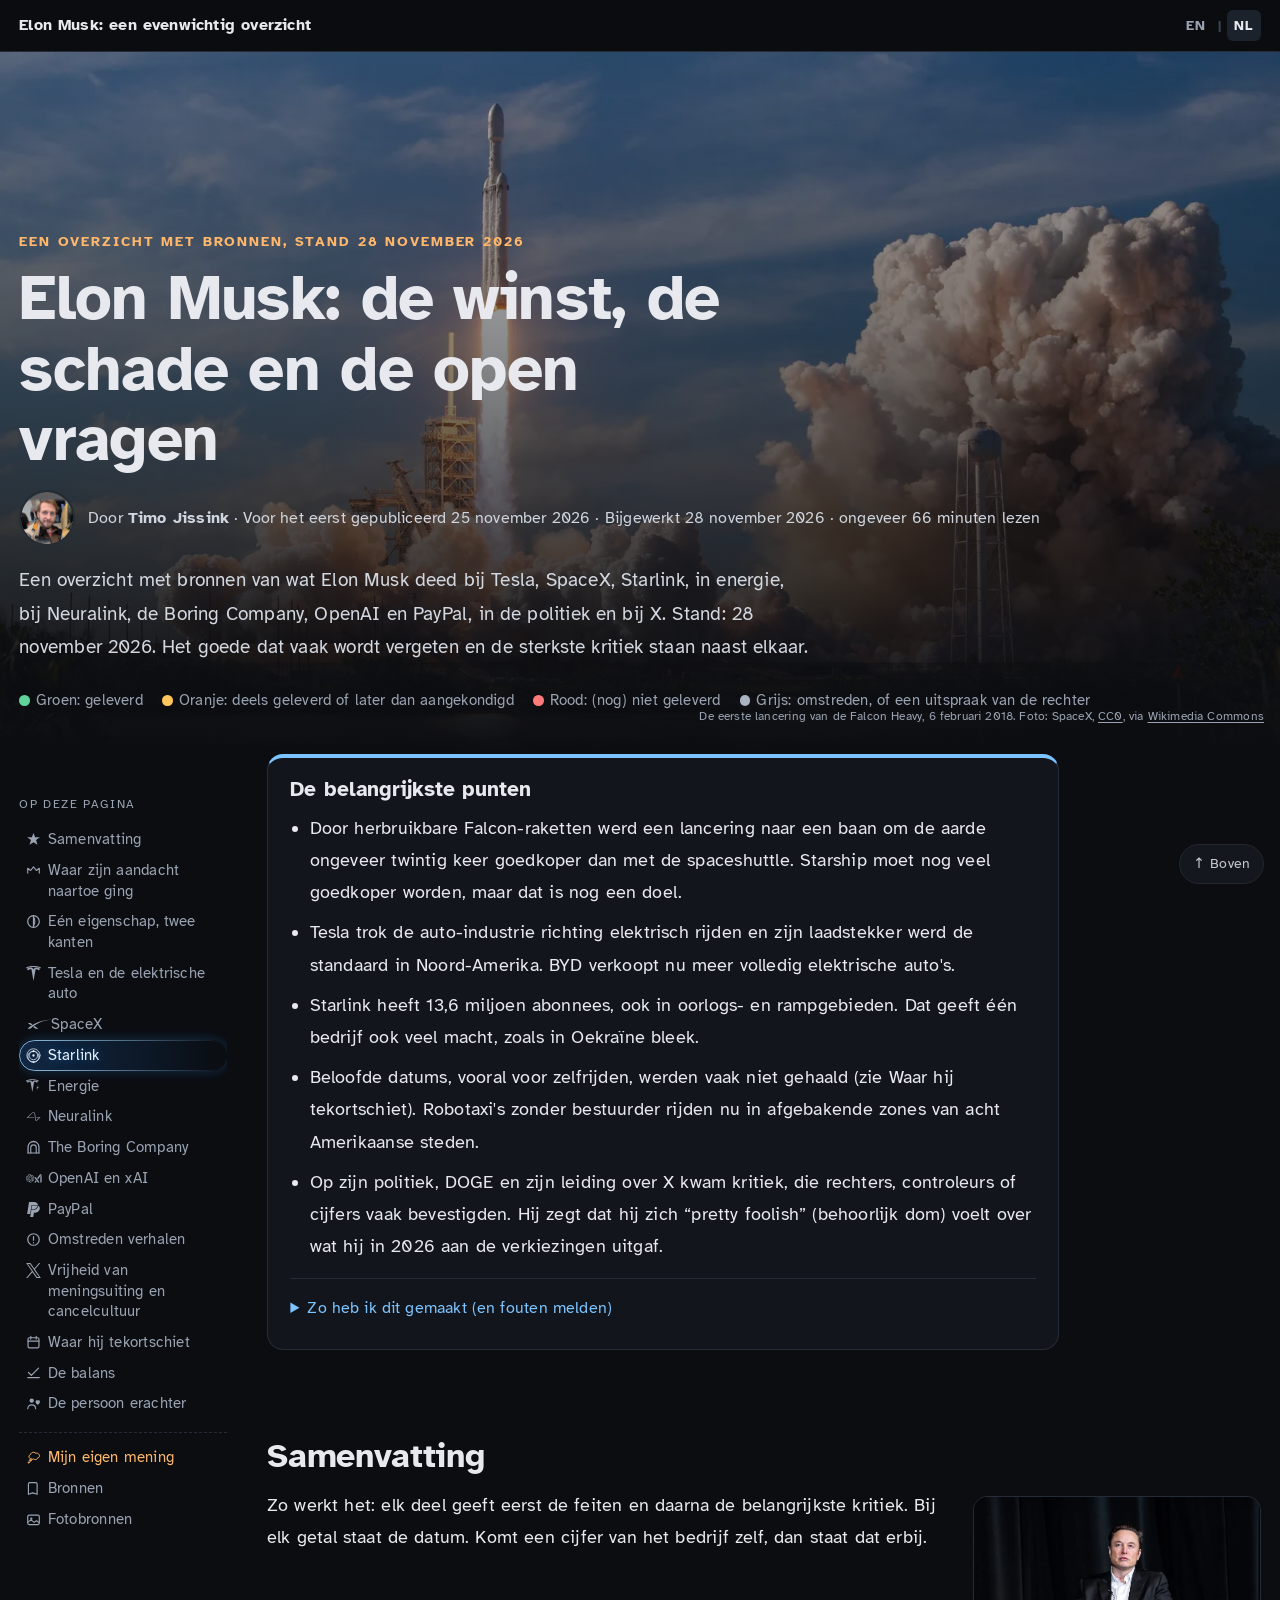
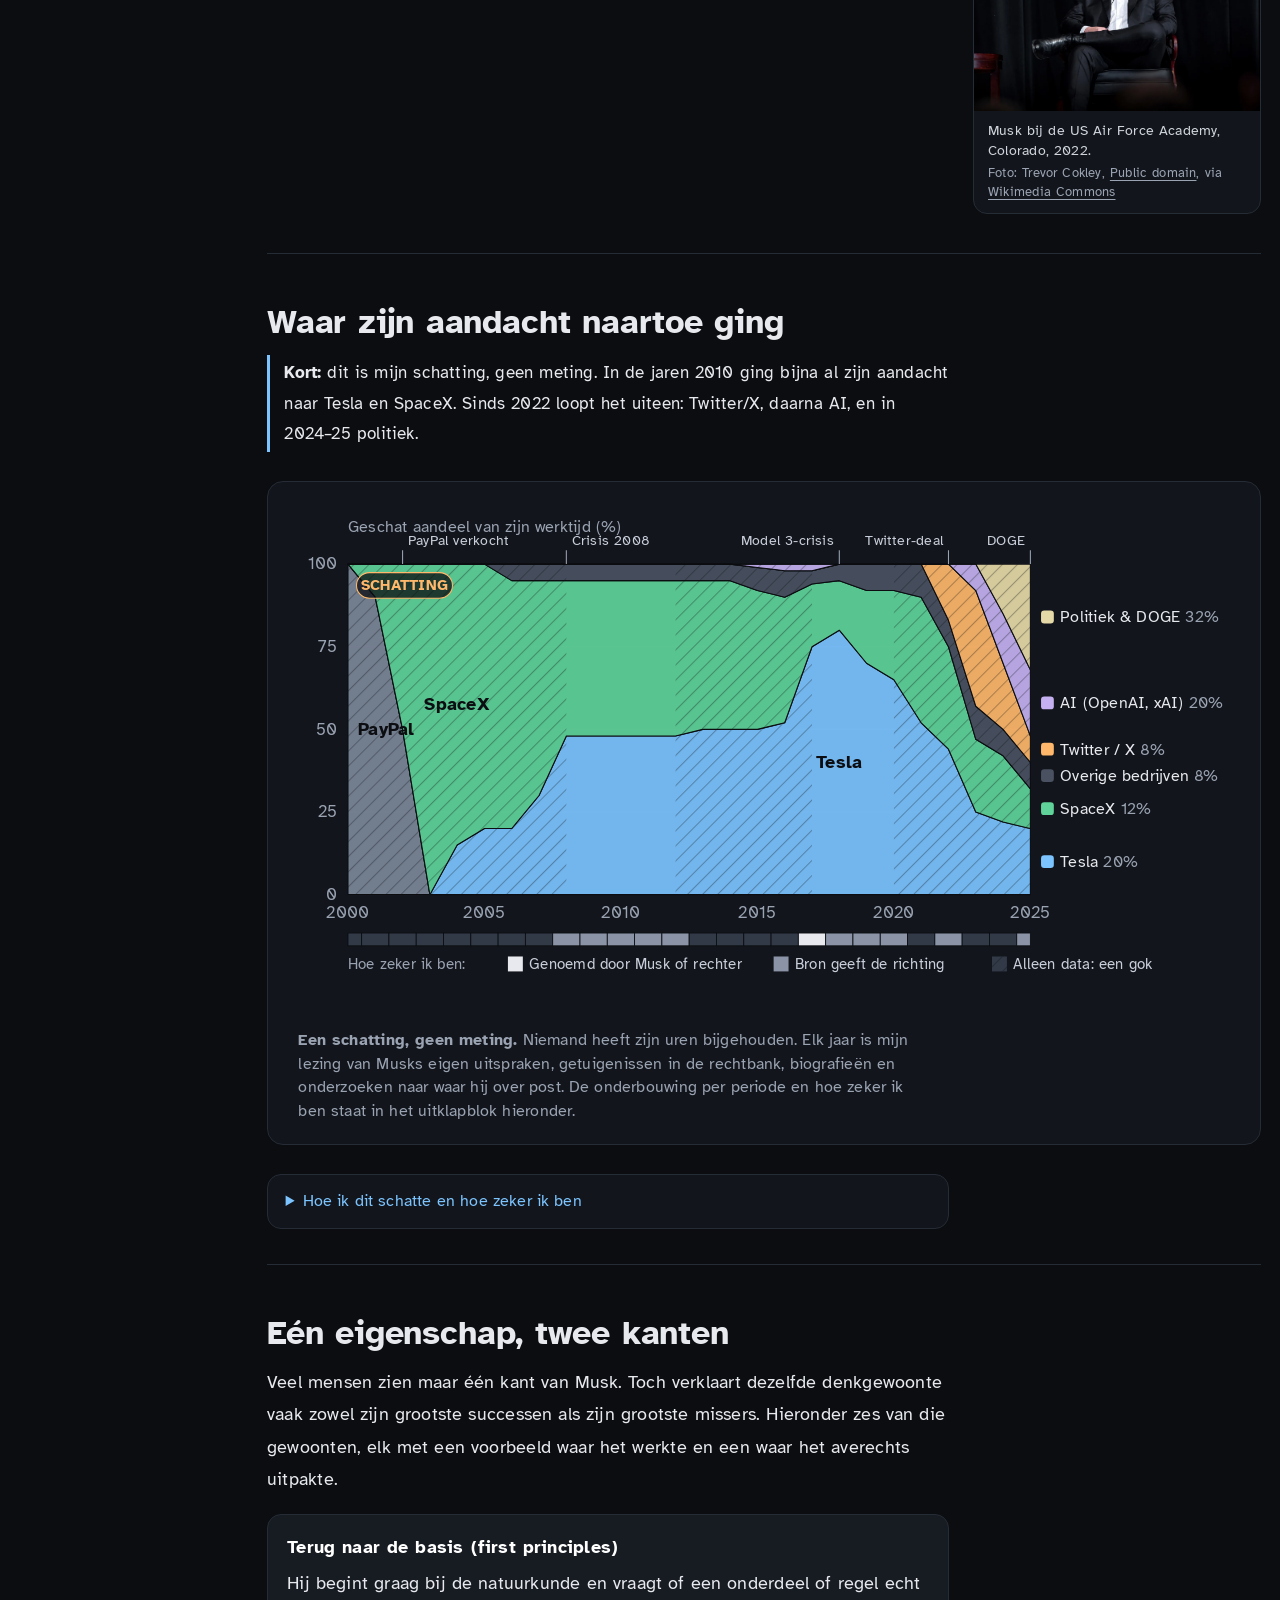
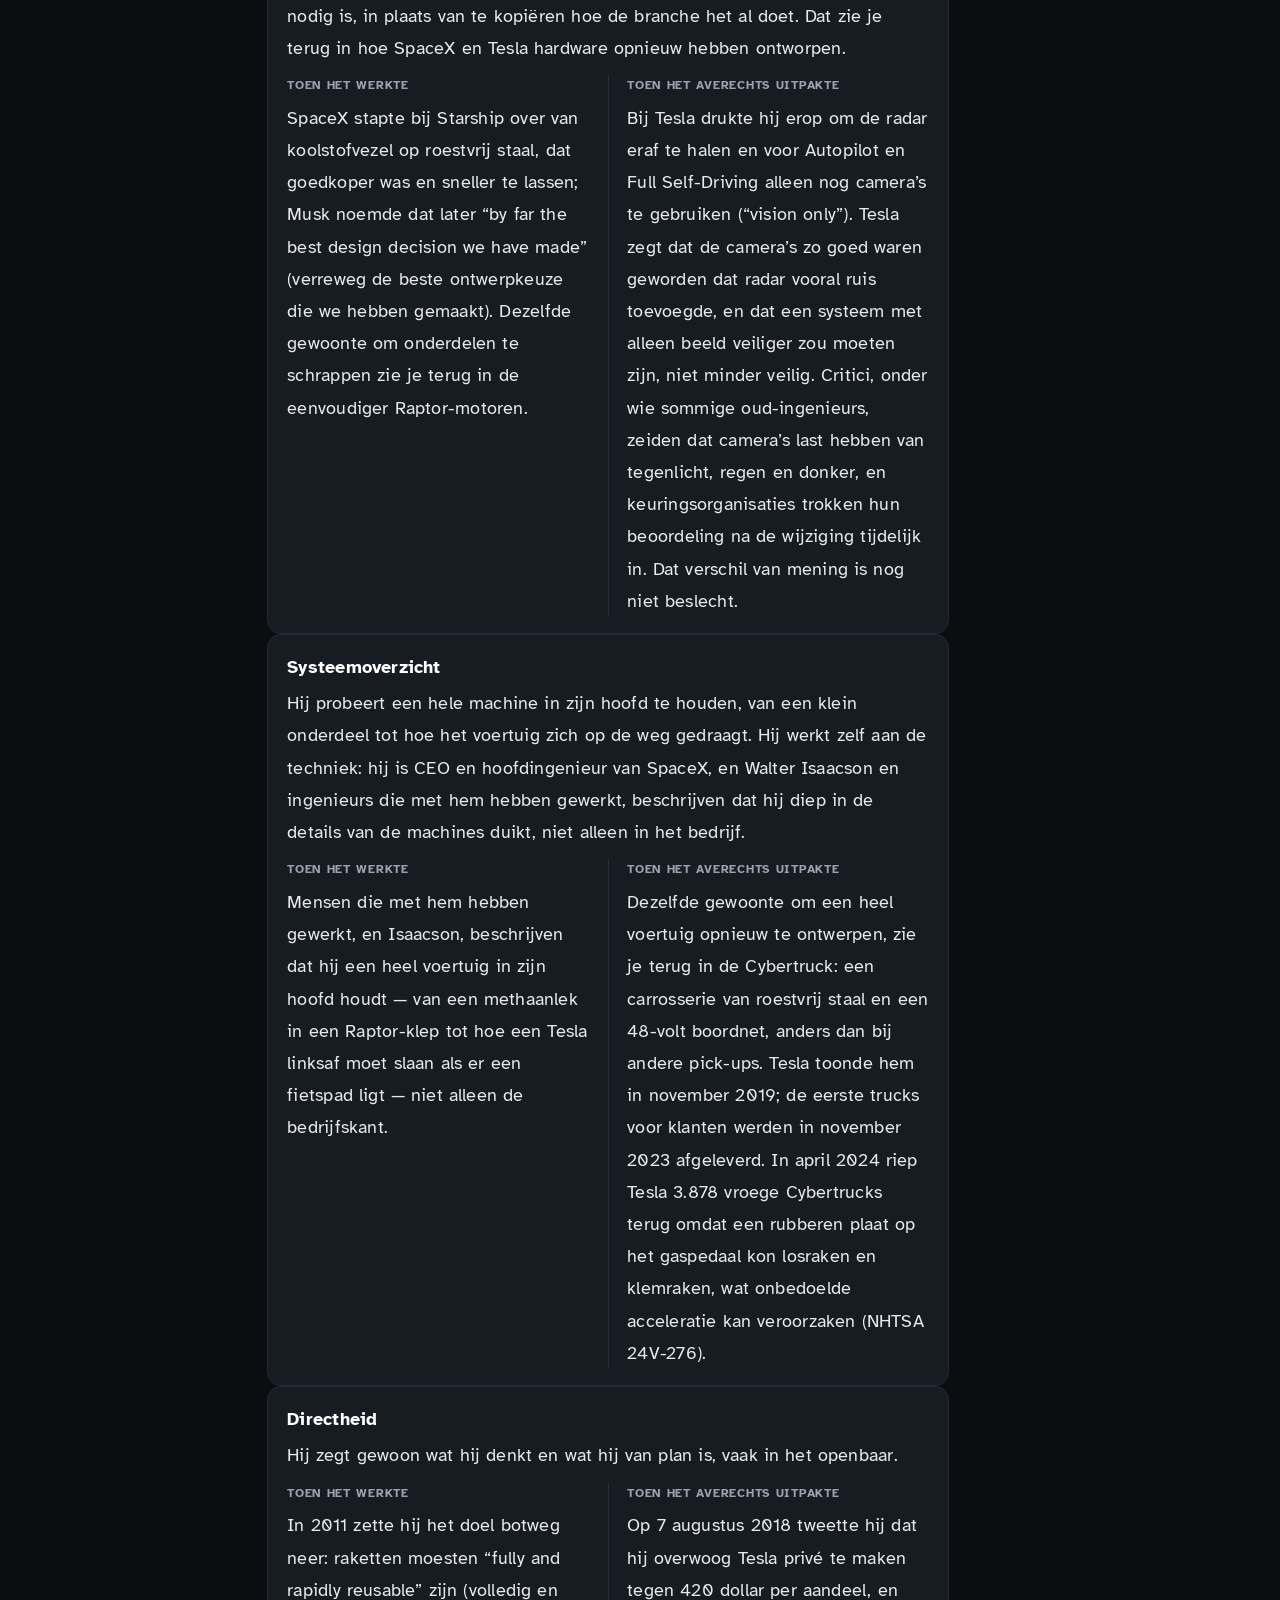
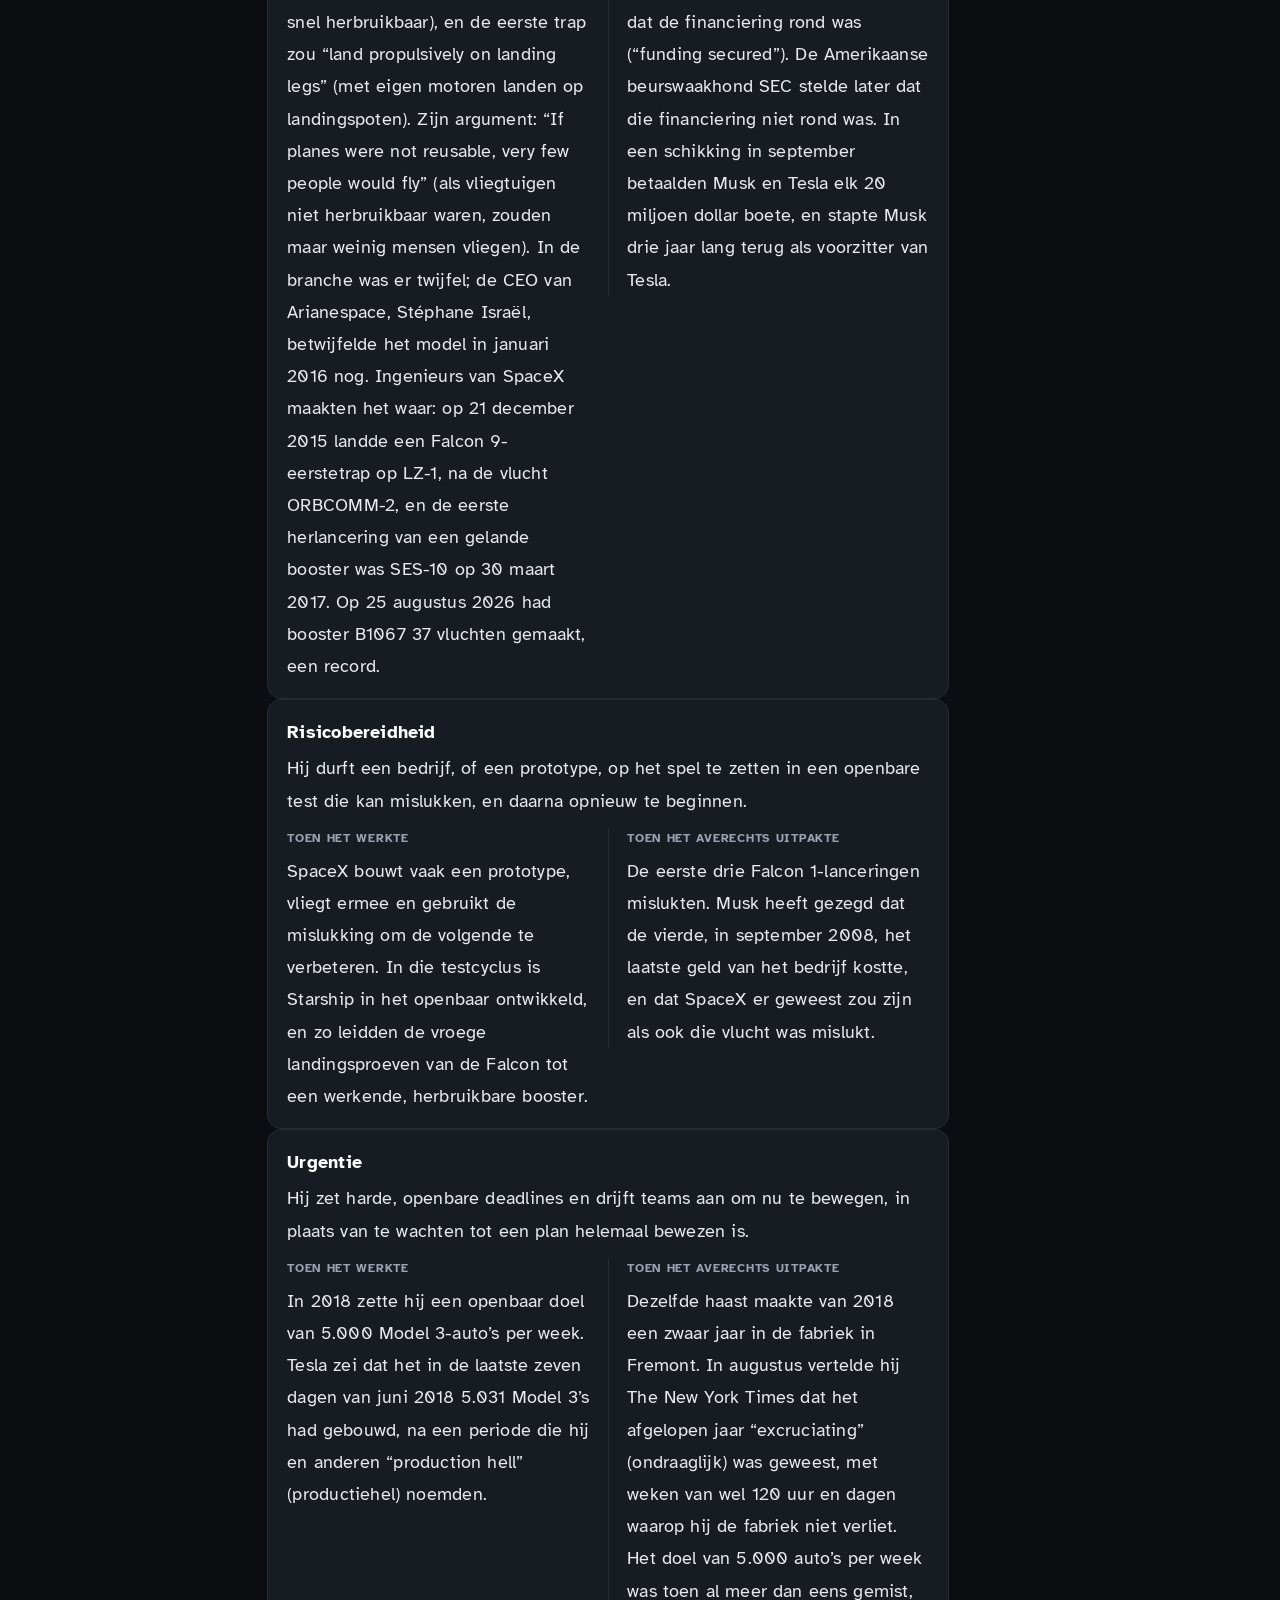
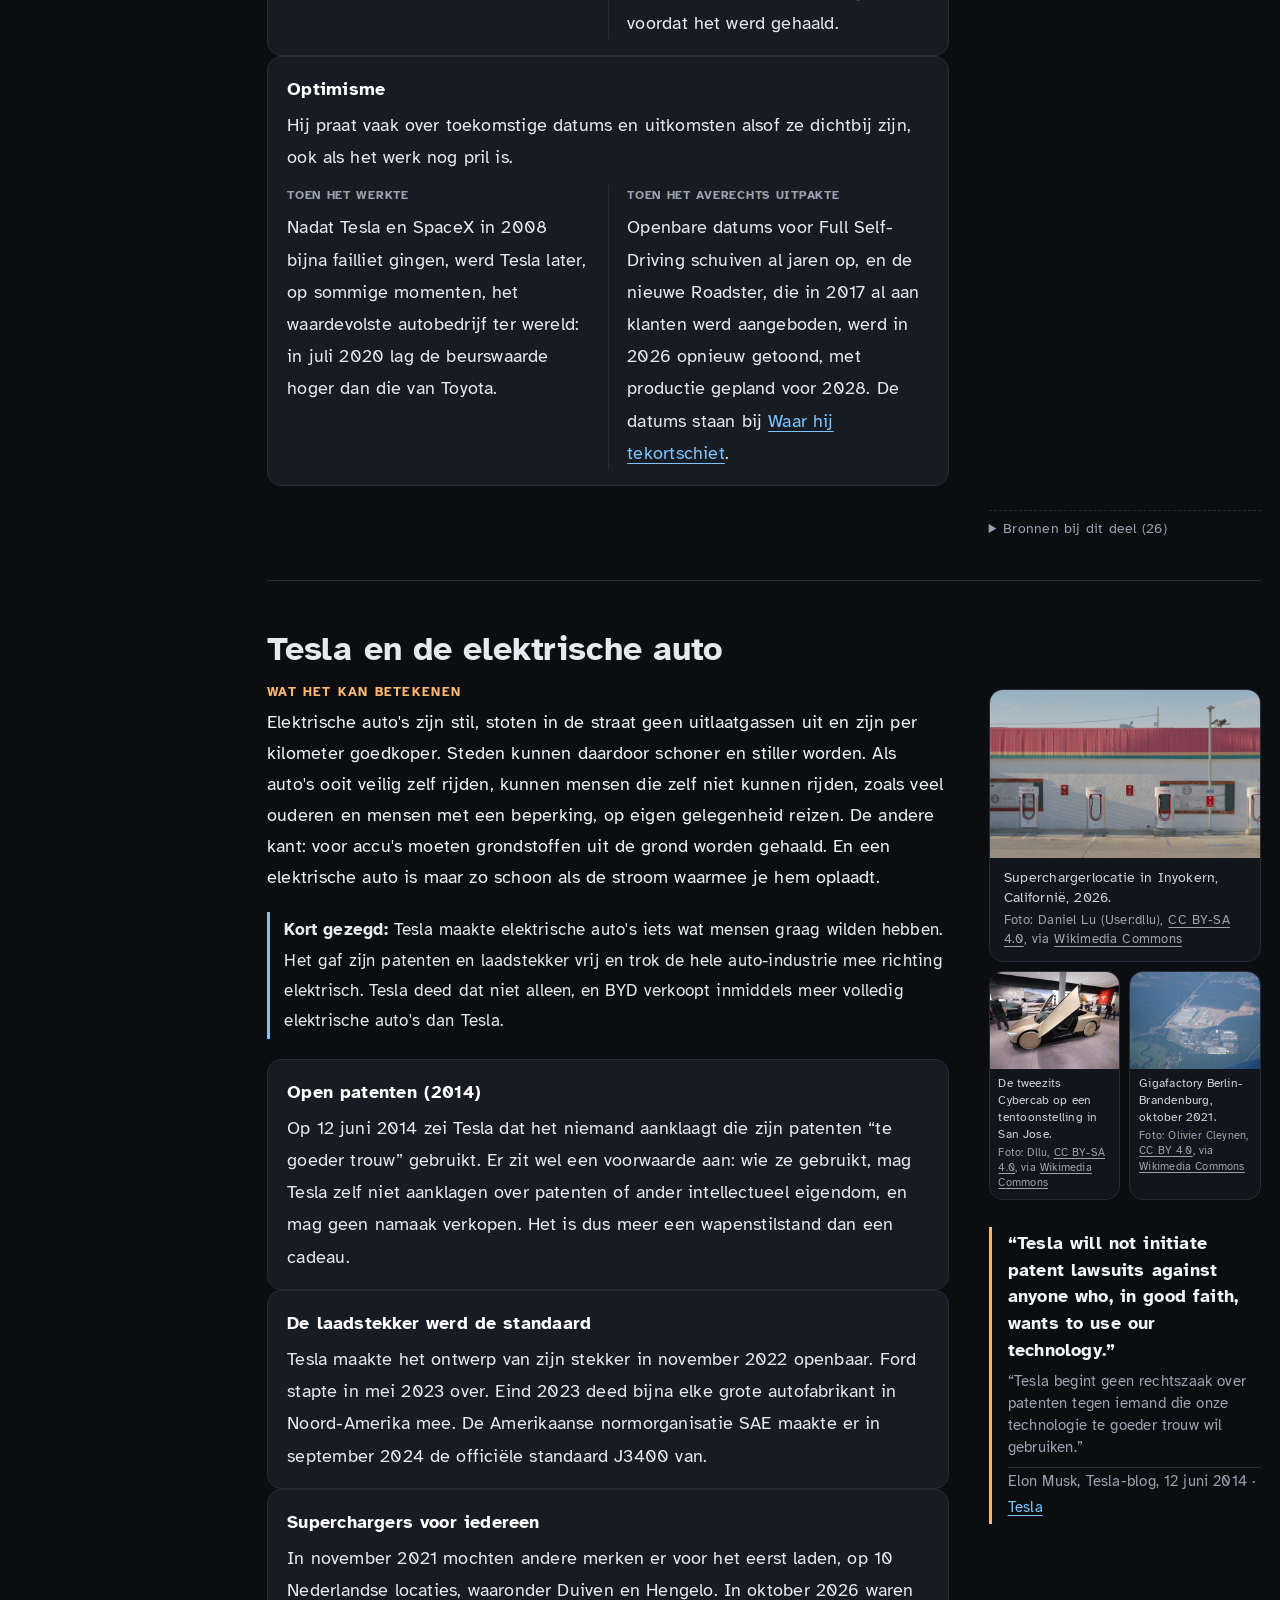
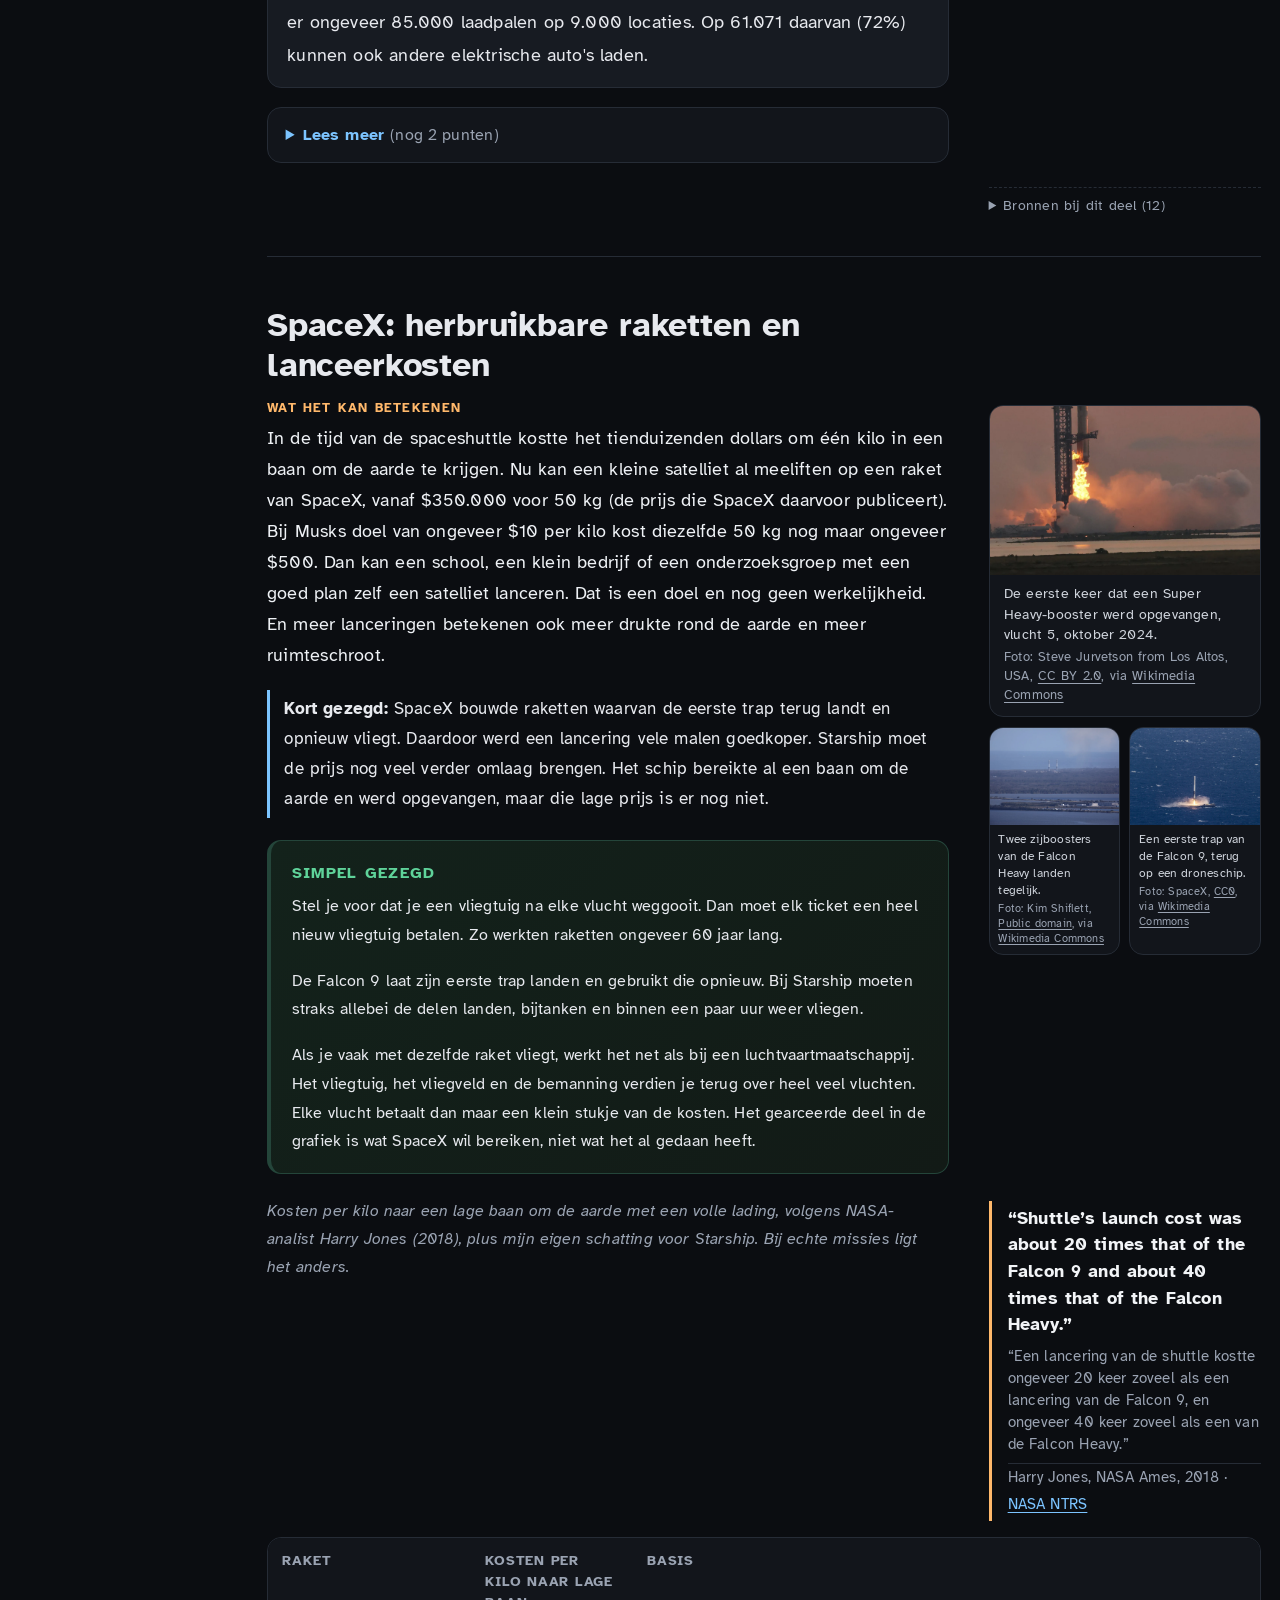
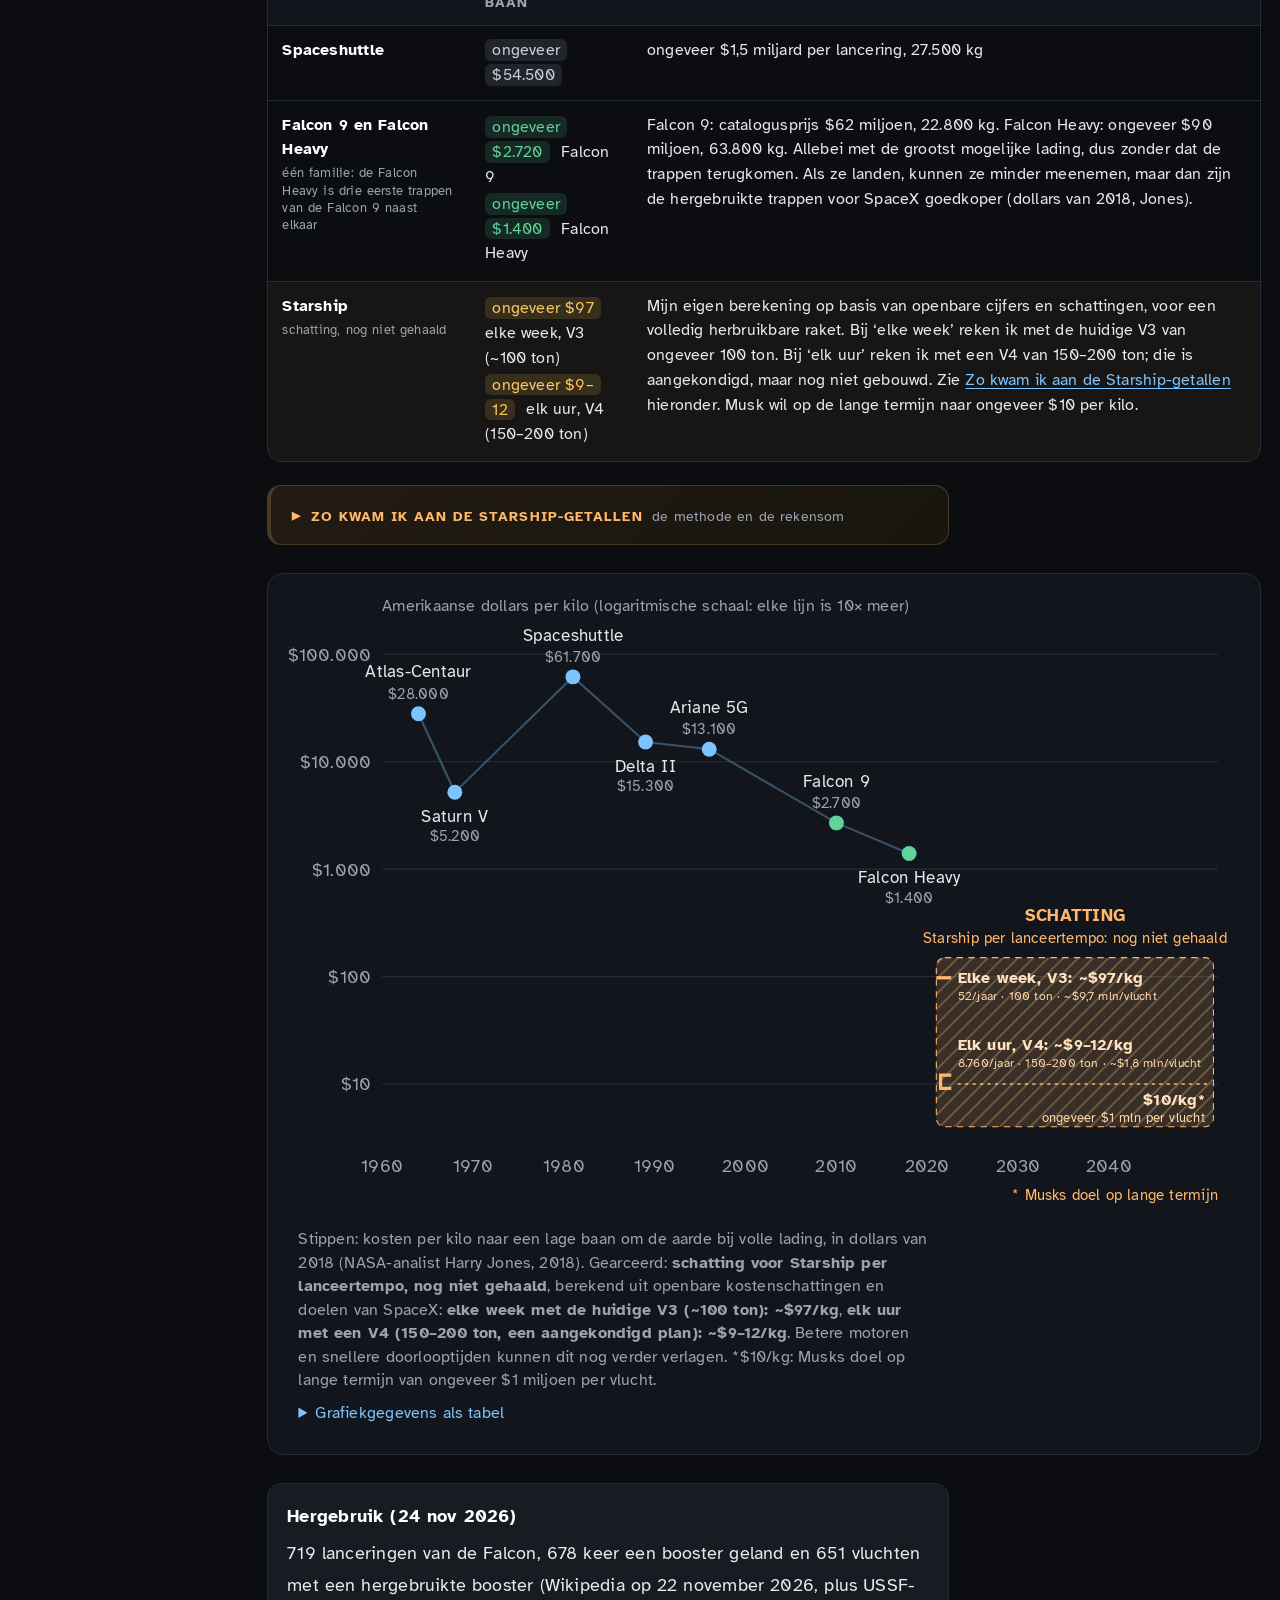
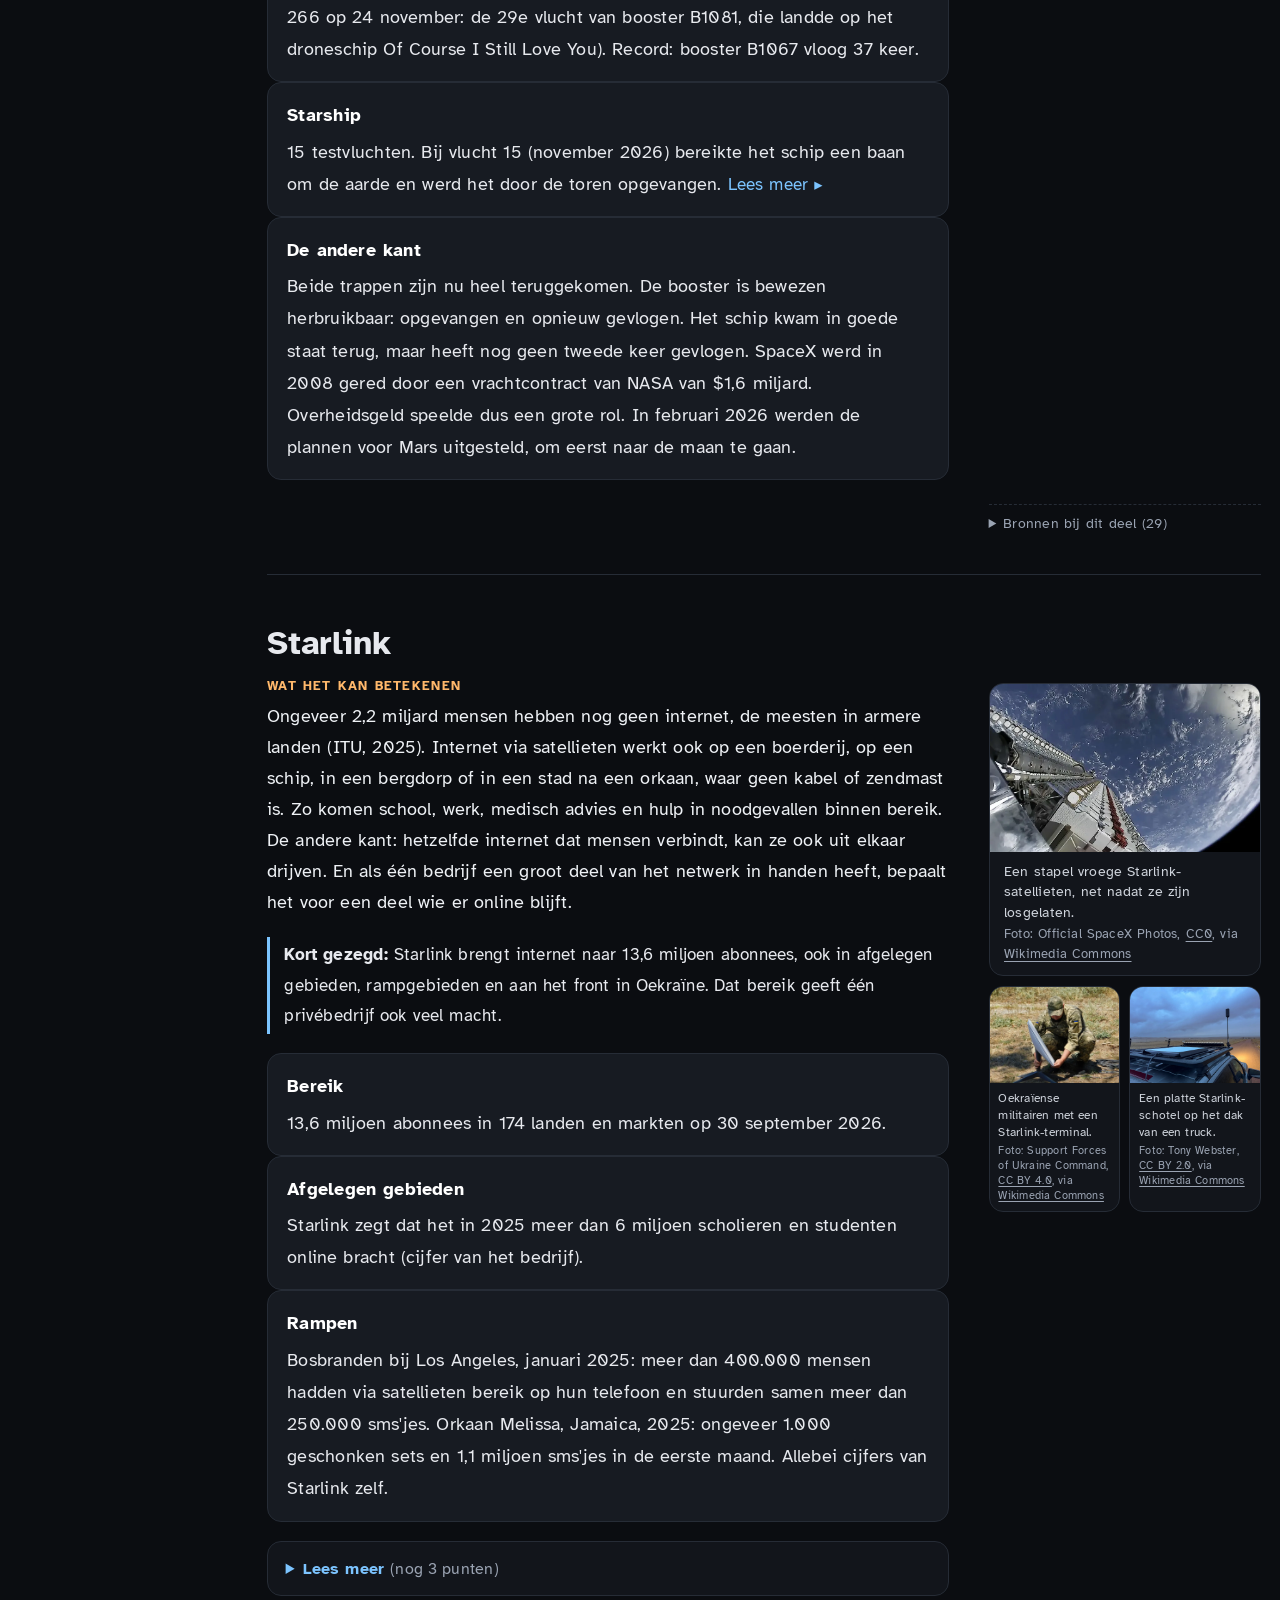
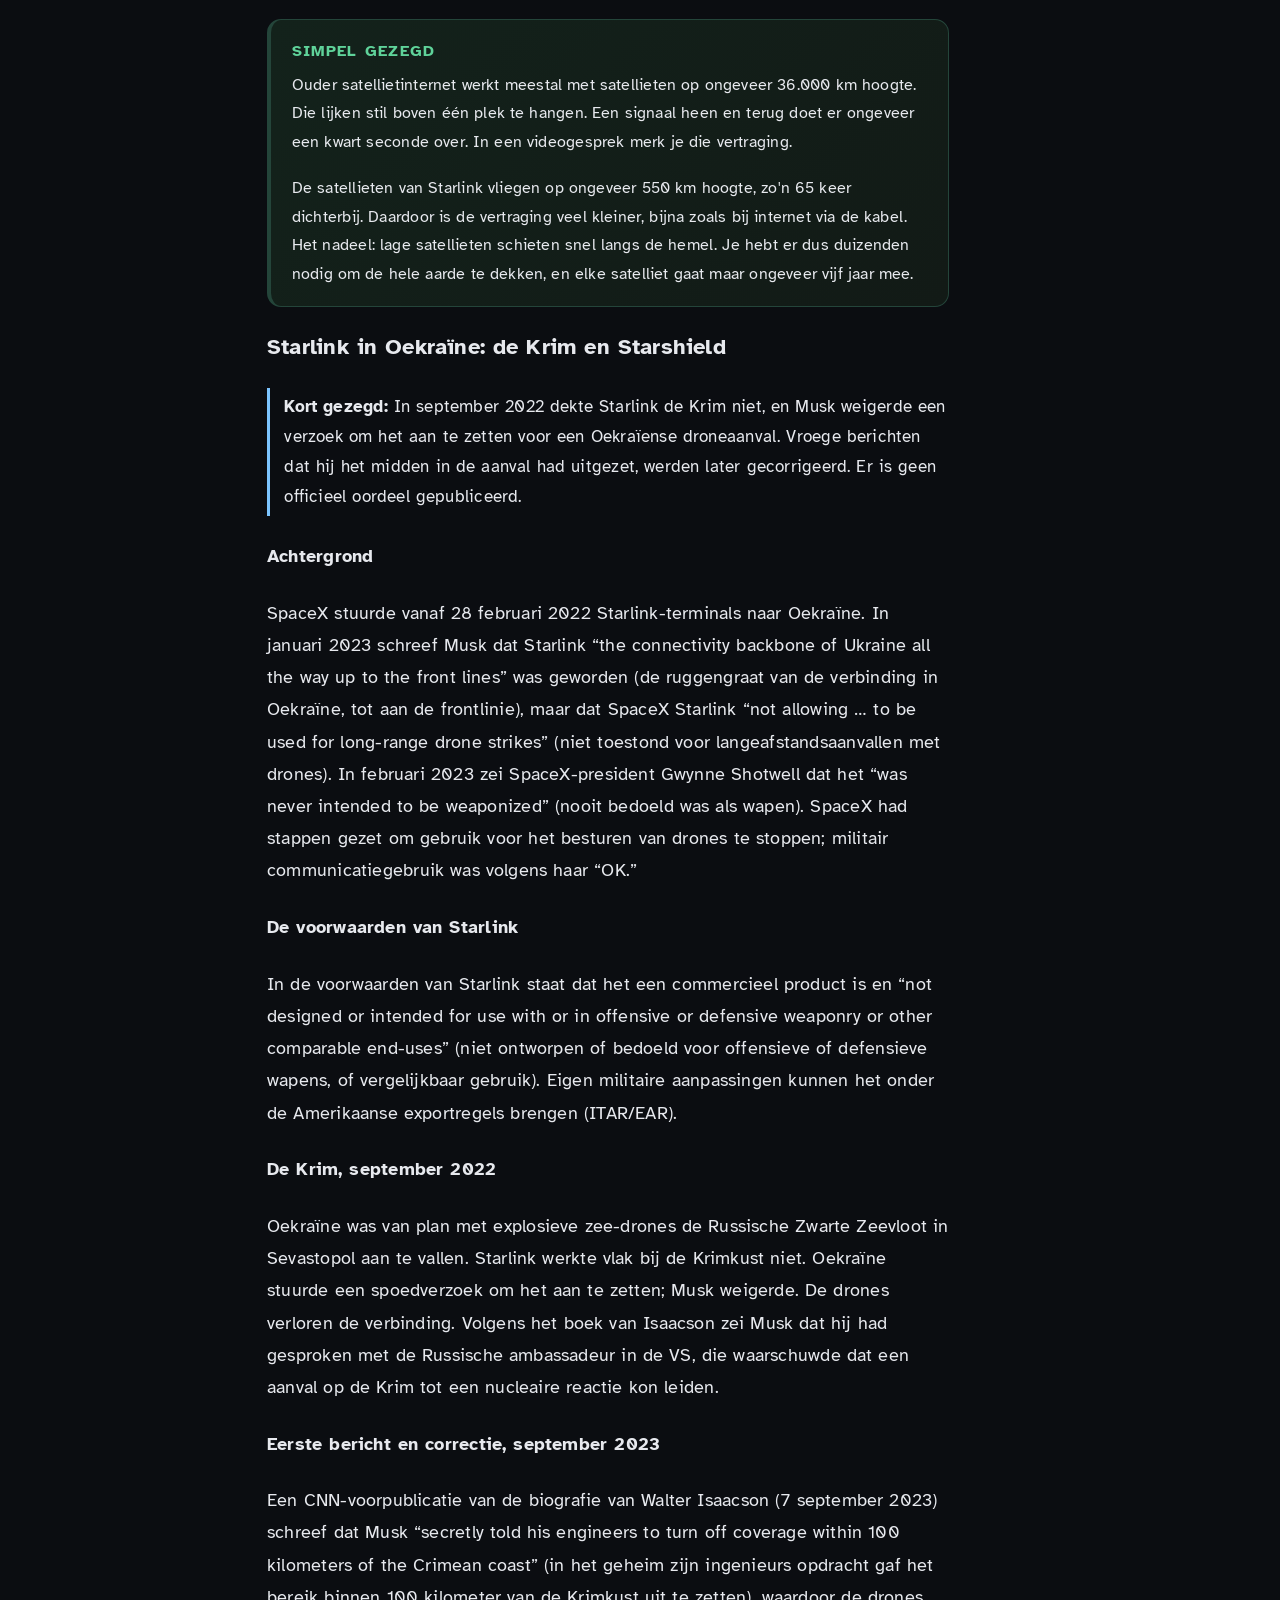
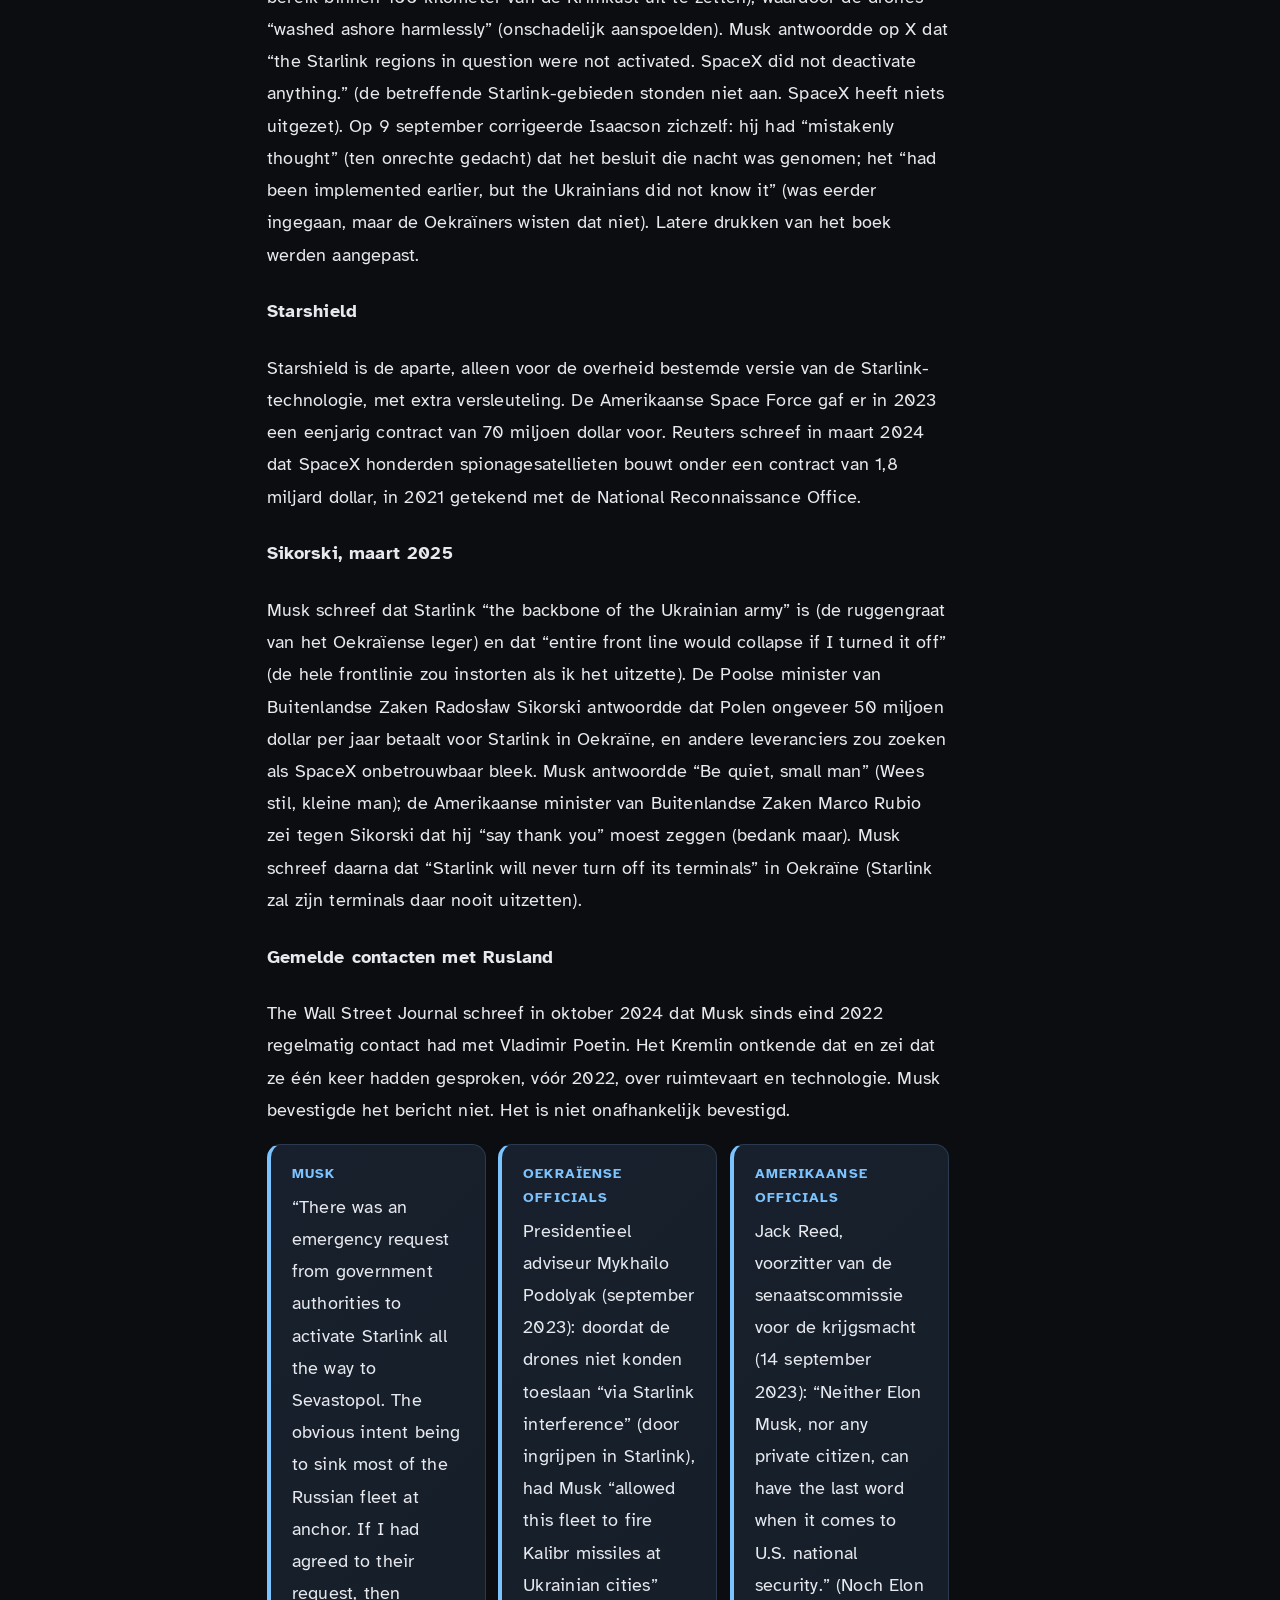
==== commit fc445a9b: "Preview: combined round 33 (attention chart, bubble B, Hemmingway edits) Off preview-frugal. Does no" ====
--- a/nl/index.html
+++ b/nl/index.html
@@ -31,7 +31,7 @@
 <link rel="preload" href="../img/hero.webp" as="image">
 <link rel="stylesheet" href="../style.css">
 <link rel="stylesheet" href="../scroll-knob.css">
-<script type="application/ld+json">{"@context":"https://schema.org","@type":"Article","headline":"Elon Musk: de winst, de schade en de open vragen","description":"Feiten over Elon Musk, met bronnen: Tesla, SpaceX, Starlink, Neuralink, X, DOGE en politiek. Wat hij bereikte, wat hij beloofde maar niet waarmaakte, en de belangrijkste kritiek, naast elkaar. Bijgewerkt in november 2026.","author":{"@type":"Person","name":"Timo Jissink"},"dateModified":"2026-11-27","image":"https://timo-jissink.github.io/elon-musk/img/share-nl.jpg","inLanguage":"nl"}</script>
+<script type="application/ld+json">{"@context":"https://schema.org","@type":"Article","headline":"Elon Musk: de winst, de schade en de open vragen","description":"Feiten over Elon Musk, met bronnen: Tesla, SpaceX, Starlink, Neuralink, X, DOGE en politiek. Wat hij bereikte, wat hij beloofde maar niet waarmaakte, en de belangrijkste kritiek, naast elkaar. Bijgewerkt in november 2026.","author":{"@type":"Person","name":"Timo Jissink"},"dateModified":"2026-11-28","image":"https://timo-jissink.github.io/elon-musk/img/share-nl.jpg","inLanguage":"nl"}</script>
 </head>
 <body>
 <a class="skip" href="#content">Naar de inhoud</a>
@@ -43,10 +43,11 @@
       <summary>Inhoud</summary>
       <ol>
         <li><a href="#summary">Samenvatting</a></li>
+        <li><a href="#attention">Waar zijn aandacht naartoe ging</a></li>
+        <li><a href="#one-trait-two-sides">Eén eigenschap, twee kanten</a></li>
         <li><a href="#tesla-and-the-ev-push">Tesla en de elektrische auto</a></li>
         <li><a href="#spacex">SpaceX</a></li>
         <li><a href="#starlink">Starlink</a></li>
-        <li><a href="#starlink-in-ukraine">Starlink in Oekraïne</a></li>
         <li><a href="#energy">Energie</a></li>
         <li><a href="#neuralink">Neuralink</a></li>
         <li><a href="#the-boring-company">The Boring Company</a></li>
@@ -54,13 +55,9 @@
         <li><a href="#paypal">PayPal</a></li>
         <li><a href="#contested-stories">Omstreden verhalen</a></li>
         <li><a href="#free-speech-vs-cancel-culture">Vrijheid van meningsuiting en cancelcultuur</a></li>
-        <li><a href="#his-public-style">Hoe hij zich publiek opstelt</a></li>
-        <li><a href="#one-trait-two-sides">Eén eigenschap, twee kanten</a></li>
-        <li><a href="#timelines">Deadlines</a></li>
-        <li><a href="#lawsuits">Rechtszaken</a></li>
-        <li><a href="#timeline-of-criticism">Tijdlijn van de kritiek</a></li>
+        <li><a href="#where-he-falls-short">Waar hij tekortschiet</a></li>
         <li><a href="#scorecard">De balans</a></li>
-        <li><a href="#the-human-side">De menselijke kant</a></li>
+        <li><a href="#the-human-side">De persoon erachter</a></li>
         <li class="nav-personal"><a href="#personal-note">Mijn eigen mening</a></li>
         <li><a href="#sources">Bronnen</a></li>
         <li><a href="#image-credits">Fotobronnen</a></li>
@@ -71,13 +68,13 @@
 <div class="hero" id="top">
   <img src="../img/hero.webp" width="1600" height="1067" alt="Falcon Heavy stijgt op bij de eerste vlucht" fetchpriority="high">
   <div class="hero-in">
-    <p class="kicker">Een overzicht met bronnen, stand 24 november 2026</p>
+    <p class="kicker">Een overzicht met bronnen, stand 28 november 2026</p>
     <h1>Elon Musk: de winst, de schade en de open vragen</h1>
     <div class="byline">
       <img class="headshot" src="../img/timo-headshot.webp" width="56" height="56" alt="Foto van Timo Jissink">
-      <p>Door <strong>Timo Jissink</strong> · Voor het eerst gepubliceerd 25 november 2026 · Bijgewerkt <time datetime="2026-11-27">27 november 2026</time> · ongeveer 64 minuten lezen</p>
-    </div>
-    <p class="lede">Een overzicht met bronnen van wat Elon Musk deed bij Tesla, SpaceX, Starlink, in energie, bij Neuralink, de Boring Company, OpenAI en PayPal, in de politiek en bij X. Stand: 24 november 2026. Het goede dat vaak wordt vergeten en de sterkste kritiek staan naast elkaar.</p>
+      <p>Door <strong>Timo Jissink</strong> · Voor het eerst gepubliceerd 25 november 2026 · Bijgewerkt <time datetime="2026-11-28">28 november 2026</time> · ongeveer 66 minuten lezen</p>
+    </div>
+    <p class="lede">Een overzicht met bronnen van wat Elon Musk deed bij Tesla, SpaceX, Starlink, in energie, bij Neuralink, de Boring Company, OpenAI en PayPal, in de politiek en bij X. Stand: 28 november 2026. Het goede dat vaak wordt vergeten en de sterkste kritiek staan naast elkaar.</p>
     <ul class="legend" aria-label="Uitleg van de kleuren">
       <li><span class="dot" style="background:var(--ok)"></span>Groen: geleverd</li>
       <li><span class="dot" style="background:var(--warn)"></span>Oranje: deels geleverd of later dan aangekondigd</li>
@@ -92,10 +89,11 @@
     <p>Op deze pagina</p>
     <ol>
         <li><a href="#summary">Samenvatting</a></li>
+        <li><a href="#attention">Waar zijn aandacht naartoe ging</a></li>
+        <li><a href="#one-trait-two-sides">Eén eigenschap, twee kanten</a></li>
         <li><a href="#tesla-and-the-ev-push">Tesla en de elektrische auto</a></li>
         <li><a href="#spacex">SpaceX</a></li>
         <li><a href="#starlink">Starlink</a></li>
-        <li><a href="#starlink-in-ukraine">Starlink in Oekraïne</a></li>
         <li><a href="#energy">Energie</a></li>
         <li><a href="#neuralink">Neuralink</a></li>
         <li><a href="#the-boring-company">The Boring Company</a></li>
@@ -103,13 +101,9 @@
         <li><a href="#paypal">PayPal</a></li>
         <li><a href="#contested-stories">Omstreden verhalen</a></li>
         <li><a href="#free-speech-vs-cancel-culture">Vrijheid van meningsuiting en cancelcultuur</a></li>
-        <li><a href="#his-public-style">Hoe hij zich publiek opstelt</a></li>
-        <li><a href="#one-trait-two-sides">Eén eigenschap, twee kanten</a></li>
-        <li><a href="#timelines">Deadlines</a></li>
-        <li><a href="#lawsuits">Rechtszaken</a></li>
-        <li><a href="#timeline-of-criticism">Tijdlijn van de kritiek</a></li>
+        <li><a href="#where-he-falls-short">Waar hij tekortschiet</a></li>
         <li><a href="#scorecard">De balans</a></li>
-        <li><a href="#the-human-side">De menselijke kant</a></li>
+        <li><a href="#the-human-side">De persoon erachter</a></li>
         <li class="nav-personal"><a href="#personal-note">Mijn eigen mening</a></li>
         <li><a href="#sources">Bronnen</a></li>
         <li><a href="#image-credits">Fotobronnen</a></li>
@@ -122,10 +116,10 @@
     <li>Door herbruikbare Falcon-raketten werd een lancering naar een baan om de aarde ongeveer twintig keer goedkoper dan met de spaceshuttle. Starship moet nog veel goedkoper worden, maar dat is nog een doel.</li>
     <li>Tesla trok de auto-industrie richting elektrisch rijden en zijn laadstekker werd de standaard in Noord-Amerika. BYD verkoopt nu meer volledig elektrische auto's.</li>
     <li>Starlink heeft 13,6 miljoen abonnees, ook in oorlogs- en rampgebieden. Dat geeft één bedrijf ook veel macht, zoals in Oekraïne bleek.</li>
-    <li>Beloofde datums, vooral voor zelfrijden, werden vaak niet gehaald (zie Deadlines). Robotaxi's zonder bestuurder rijden nu in afgebakende zones van acht Amerikaanse steden.</li>
+    <li>Beloofde datums, vooral voor zelfrijden, werden vaak niet gehaald (zie Waar hij tekortschiet). Robotaxi's zonder bestuurder rijden nu in afgebakende zones van acht Amerikaanse steden.</li>
     <li>Op zijn politiek, DOGE en zijn leiding over X kwam kritiek, die rechters, controleurs of cijfers vaak bevestigden. Hij zegt dat hij zich “pretty foolish” (behoorlijk dom) voelt over wat hij in 2026 aan de verkiezingen uitgaf.</li>
   </ul>
-  <details class="howmade"><summary>Hoe ik dit maakte, en fouten melden</summary><p>Ik heb deze pagina gemaakt op basis van openbare bronnen. Die staan onder elk deel. Ik deed het onderzoek met hulp van een AI-assistent en heb de feiten met die bronnen gecontroleerd. Komt een cijfer van het bedrijf zelf, dan staat dat erbij. Mijn eigen mening staat alleen in het laatste deel, ‘Mijn eigen mening’. Zie je een fout of een nieuwer cijfer? Laat het me weten.</p></details>
+  <details class="howmade"><summary>Zo heb ik dit gemaakt (en fouten melden)</summary><p>Ik heb deze pagina gemaakt op basis van openbare bronnen. Die staan onder elk deel. Ik deed het onderzoek met hulp van een AI-assistent en heb de feiten met die bronnen gecontroleerd. Komt een cijfer van het bedrijf zelf, dan staat dat erbij. Mijn eigen mening staat alleen in het laatste deel, ‘Mijn eigen mening’. Zie je een fout of een nieuwer cijfer? Laat het me weten.</p></details>
 </section>
 <!-- Sectie: Samenvatting. Nederlandse versie van content/sections/01-summary.html. Houd <section id> gelijk aan de Engelse versie. -->
 <section id="summary">
@@ -136,11 +130,138 @@
       <figcaption>Musk bij de US Air Force Academy, Colorado, 2022.<span class="credit">Foto: Trevor Cokley, <a href="https://commons.wikimedia.org/wiki/File:Elon_Musk_Colorado_2022.jpg" rel="noopener license">Public domain</a>, via <a href="https://commons.wikimedia.org/wiki/File:Elon_Musk_Colorado_2022.jpg" rel="noopener">Wikimedia Commons</a></span></figcaption>
     </figure>
   </div>
-  <aside class="callout">
-    <p class="callout-lead">Kort gezegd</p>
-    <p>De bedrijven van Musk hebben hele sectoren veranderd. Door herbruikbare raketten werd een lancering naar een baan om de aarde ongeveer twintig keer goedkoper. Tesla trok de auto-industrie richting elektrisch rijden en gaf zijn laadstekker vrij, zodat anderen hem konden gebruiken. Starlink bracht internet naar afgelegen plekken, oorlogsgebieden en rampgebieden. Tegelijk haalde hij beloofde datums vaak niet (zie <a href="#timelines">Deadlines</a>). Rechters en controleurs vonden echte problemen. En op zijn politiek, zijn leiding over X en zijn berichten kwam kritiek, vaak met bewijs erachter. Deze pagina laat beide kanten zien, met bronnen. Stand: 24 november 2026.</p>
-  </aside>
   <p>Zo werkt het: elk deel geeft eerst de feiten en daarna de belangrijkste kritiek. Bij elk getal staat de datum. Komt een cijfer van het bedrijf zelf, dan staat dat erbij.</p>
+</section>
+
+<!-- Section: Waar zijn aandacht naartoe ging. Edit the text below; keep the <section id> stable (links and images use it). -->
+<section id="attention">
+  <h2>Waar zijn aandacht naartoe ging</h2>
+  
+  <p class="inshort"><strong>Kort:</strong> dit is mijn schatting, geen meting. In de jaren 2010 ging bijna al zijn aandacht naar Tesla en SpaceX. Sinds 2022 loopt het uiteen: Twitter/X, daarna AI, en in 2024–25 politiek.</p>
+  <figure class="chart-fig">
+  <div class="chart-scroll fit"><svg class="chart chart-d" viewBox="0 0 900 480" role="img" aria-labelledby="att-title-d att-desc-d" font-family="Atkinson Hyperlegible, system-ui, sans-serif"><title id="att-title-d">Schatting: hoe Elon Musk zijn werktijd verdeelde, 2000 tot 2025</title><desc id="att-desc-d">Gestapelde vlakgrafiek, een schatting en geen meting. In de eerste jaren vooral PayPal, daarna SpaceX. Van 2008 tot 2012 ongeveer de helft Tesla en de helft SpaceX. In 2017 ongeveer driekwart Tesla. In 2022 neemt Twitter ongeveer 17 procent in beslag. In 2023 is Twitter/X het grootste blok met ongeveer 35 procent en begint xAI. In 2025 zijn politiek en DOGE het grootste blok met ongeveer 32 procent, en AI 20 procent.</desc><defs><pattern id="atthatchd" width="10" height="10" patternUnits="userSpaceOnUse" patternTransform="rotate(45)"><line x1="0" y1="0" x2="0" y2="10" stroke="#0b0d11" stroke-opacity=".3" stroke-width="2"/></pattern></defs><line x1="60" x2="700" y1="372.0" y2="372.0" stroke="#262c36"/><text x="50" y="377.0" text-anchor="end" font-size="16.0" fill="#9aa3b2">0</text><line x1="60" x2="700" y1="294.5" y2="294.5" stroke="#262c36"/><text x="50" y="299.5" text-anchor="end" font-size="16.0" fill="#9aa3b2">25</text><line x1="60" x2="700" y1="217.0" y2="217.0" stroke="#262c36"/><text x="50" y="222.0" text-anchor="end" font-size="16.0" fill="#9aa3b2">50</text><line x1="60" x2="700" y1="139.5" y2="139.5" stroke="#262c36"/><text x="50" y="144.5" text-anchor="end" font-size="16.0" fill="#9aa3b2">75</text><line x1="60" x2="700" y1="62.0" y2="62.0" stroke="#262c36"/><text x="50" y="67.0" text-anchor="end" font-size="16.0" fill="#9aa3b2">100</text><text x="60" y="32" font-size="15.0" fill="#9aa3b2">Geschat aandeel van zijn werktijd (%)</text><polygon points="60.0,62.0 85.6,93.0 111.2,217.0 136.8,372.0 162.4,372.0 188.0,372.0 213.6,372.0 239.2,372.0 264.8,372.0 290.4,372.0 316.0,372.0 341.6,372.0 367.2,372.0 392.8,372.0 418.4,372.0 444.0,372.0 469.6,372.0 495.2,372.0 520.8,372.0 546.4,372.0 572.0,372.0 597.6,372.0 623.2,372.0 648.8,372.0 674.4,372.0 700.0,372.0 700.0,372.0 674.4,372.0 648.8,372.0 623.2,372.0 597.6,372.0 572.0,372.0 546.4,372.0 520.8,372.0 495.2,372.0 469.6,372.0 444.0,372.0 418.4,372.0 392.8,372.0 367.2,372.0 341.6,372.0 316.0,372.0 290.4,372.0 264.8,372.0 239.2,372.0 213.6,372.0 188.0,372.0 162.4,372.0 136.8,372.0 111.2,372.0 85.6,372.0 60.0,372.0" fill="#7b8698" fill-opacity=".92" stroke="#0b0d11" stroke-width="1" stroke-linejoin="round"/><polygon points="60.0,62.0 85.6,93.0 111.2,217.0 136.8,372.0 162.4,325.5 188.0,310.0 213.6,310.0 239.2,279.0 264.8,223.2 290.4,223.2 316.0,223.2 341.6,223.2 367.2,223.2 392.8,217.0 418.4,217.0 444.0,217.0 469.6,210.8 495.2,139.5 520.8,124.0 546.4,155.0 572.0,170.5 597.6,210.8 623.2,235.6 648.8,294.5 674.4,303.8 700.0,310.0 700.0,372.0 674.4,372.0 648.8,372.0 623.2,372.0 597.6,372.0 572.0,372.0 546.4,372.0 520.8,372.0 495.2,372.0 469.6,372.0 444.0,372.0 418.4,372.0 392.8,372.0 367.2,372.0 341.6,372.0 316.0,372.0 290.4,372.0 264.8,372.0 239.2,372.0 213.6,372.0 188.0,372.0 162.4,372.0 136.8,372.0 111.2,217.0 85.6,93.0 60.0,62.0" fill="#7cc4ff" fill-opacity=".92" stroke="#0b0d11" stroke-width="1" stroke-linejoin="round"/><polygon points="60.0,62.0 85.6,62.0 111.2,62.0 136.8,62.0 162.4,62.0 188.0,62.0 213.6,77.5 239.2,77.5 264.8,77.5 290.4,77.5 316.0,77.5 341.6,77.5 367.2,77.5 392.8,77.5 418.4,77.5 444.0,86.8 469.6,93.0 495.2,80.6 520.8,77.5 546.4,86.8 572.0,86.8 597.6,93.0 623.2,139.5 648.8,226.3 674.4,241.8 700.0,272.8 700.0,310.0 674.4,303.8 648.8,294.5 623.2,235.6 597.6,210.8 572.0,170.5 546.4,155.0 520.8,124.0 495.2,139.5 469.6,210.8 444.0,217.0 418.4,217.0 392.8,217.0 367.2,223.2 341.6,223.2 316.0,223.2 290.4,223.2 264.8,223.2 239.2,279.0 213.6,310.0 188.0,310.0 162.4,325.5 136.8,372.0 111.2,217.0 85.6,93.0 60.0,62.0" fill="#5fd39a" fill-opacity=".92" stroke="#0b0d11" stroke-width="1" stroke-linejoin="round"/><polygon points="60.0,62.0 85.6,62.0 111.2,62.0 136.8,62.0 162.4,62.0 188.0,62.0 213.6,62.0 239.2,62.0 264.8,62.0 290.4,62.0 316.0,62.0 341.6,62.0 367.2,62.0 392.8,62.0 418.4,62.0 444.0,65.1 469.6,68.2 495.2,68.2 520.8,62.0 546.4,62.0 572.0,62.0 597.6,62.0 623.2,114.7 648.8,195.3 674.4,217.0 700.0,248.0 700.0,272.8 674.4,241.8 648.8,226.3 623.2,139.5 597.6,93.0 572.0,86.8 546.4,86.8 520.8,77.5 495.2,80.6 469.6,93.0 444.0,86.8 418.4,77.5 392.8,77.5 367.2,77.5 341.6,77.5 316.0,77.5 290.4,77.5 264.8,77.5 239.2,77.5 213.6,77.5 188.0,62.0 162.4,62.0 136.8,62.0 111.2,62.0 85.6,62.0 60.0,62.0" fill="#4a5262" fill-opacity=".92" stroke="#0b0d11" stroke-width="1" stroke-linejoin="round"/><polygon points="60.0,62.0 85.6,62.0 111.2,62.0 136.8,62.0 162.4,62.0 188.0,62.0 213.6,62.0 239.2,62.0 264.8,62.0 290.4,62.0 316.0,62.0 341.6,62.0 367.2,62.0 392.8,62.0 418.4,62.0 444.0,65.1 469.6,68.2 495.2,68.2 520.8,62.0 546.4,62.0 572.0,62.0 597.6,62.0 623.2,62.0 648.8,86.8 674.4,155.0 700.0,223.2 700.0,248.0 674.4,217.0 648.8,195.3 623.2,114.7 597.6,62.0 572.0,62.0 546.4,62.0 520.8,62.0 495.2,68.2 469.6,68.2 444.0,65.1 418.4,62.0 392.8,62.0 367.2,62.0 341.6,62.0 316.0,62.0 290.4,62.0 264.8,62.0 239.2,62.0 213.6,62.0 188.0,62.0 162.4,62.0 136.8,62.0 111.2,62.0 85.6,62.0 60.0,62.0" fill="#ffb86b" fill-opacity=".92" stroke="#0b0d11" stroke-width="1" stroke-linejoin="round"/><polygon points="60.0,62.0 85.6,62.0 111.2,62.0 136.8,62.0 162.4,62.0 188.0,62.0 213.6,62.0 239.2,62.0 264.8,62.0 290.4,62.0 316.0,62.0 341.6,62.0 367.2,62.0 392.8,62.0 418.4,62.0 444.0,62.0 469.6,62.0 495.2,62.0 520.8,62.0 546.4,62.0 572.0,62.0 597.6,62.0 623.2,62.0 648.8,62.0 674.4,108.5 700.0,161.2 700.0,223.2 674.4,155.0 648.8,86.8 623.2,62.0 597.6,62.0 572.0,62.0 546.4,62.0 520.8,62.0 495.2,68.2 469.6,68.2 444.0,65.1 418.4,62.0 392.8,62.0 367.2,62.0 341.6,62.0 316.0,62.0 290.4,62.0 264.8,62.0 239.2,62.0 213.6,62.0 188.0,62.0 162.4,62.0 136.8,62.0 111.2,62.0 85.6,62.0 60.0,62.0" fill="#c4b0f0" fill-opacity=".92" stroke="#0b0d11" stroke-width="1" stroke-linejoin="round"/><polygon points="60.0,62.0 85.6,62.0 111.2,62.0 136.8,62.0 162.4,62.0 188.0,62.0 213.6,62.0 239.2,62.0 264.8,62.0 290.4,62.0 316.0,62.0 341.6,62.0 367.2,62.0 392.8,62.0 418.4,62.0 444.0,62.0 469.6,62.0 495.2,62.0 520.8,62.0 546.4,62.0 572.0,62.0 597.6,62.0 623.2,62.0 648.8,62.0 674.4,62.0 700.0,62.0 700.0,161.2 674.4,108.5 648.8,62.0 623.2,62.0 597.6,62.0 572.0,62.0 546.4,62.0 520.8,62.0 495.2,62.0 469.6,62.0 444.0,62.0 418.4,62.0 392.8,62.0 367.2,62.0 341.6,62.0 316.0,62.0 290.4,62.0 264.8,62.0 239.2,62.0 213.6,62.0 188.0,62.0 162.4,62.0 136.8,62.0 111.2,62.0 85.6,62.0 60.0,62.0" fill="#e6d9a8" fill-opacity=".92" stroke="#0b0d11" stroke-width="1" stroke-linejoin="round"/><rect x="60.0" y="62" width="204.8" height="310" fill="url(#atthatchd)" pointer-events="none"/><rect x="367.2" y="62" width="128.0" height="310" fill="url(#atthatchd)" pointer-events="none"/><rect x="572.0" y="62" width="128.0" height="310" fill="url(#atthatchd)" pointer-events="none"/><text x="96.0" y="222.0" text-anchor="middle" font-size="17.0" font-weight="700" fill="#0b0d11">PayPal</text><text x="162.4" y="198.8" text-anchor="middle" font-size="17.0" font-weight="700" fill="#0b0d11">SpaceX</text><text x="520.8" y="253.0" text-anchor="middle" font-size="17.0" font-weight="700" fill="#0b0d11">Tesla</text><rect x="710" y="335.0" width="12" height="12" rx="3" fill="#7cc4ff"/><text x="728" y="346.0" font-size="15.0" fill="#e7e9ee">Tesla <tspan fill="#9aa3b2">20%</tspan></text><rect x="710" y="285.4" width="12" height="12" rx="3" fill="#5fd39a"/><text x="728" y="296.4" font-size="15.0" fill="#e7e9ee">SpaceX <tspan fill="#9aa3b2">12%</tspan></text><rect x="710" y="254.4" width="12" height="12" rx="3" fill="#4a5262"/><text x="728" y="265.4" font-size="15.0" fill="#e7e9ee">Overige bedrijven <tspan fill="#9aa3b2">8%</tspan></text><rect x="710" y="229.6" width="12" height="12" rx="3" fill="#ffb86b"/><text x="728" y="240.6" font-size="15.0" fill="#e7e9ee">Twitter / X <tspan fill="#9aa3b2">8%</tspan></text><rect x="710" y="186.2" width="12" height="12" rx="3" fill="#c4b0f0"/><text x="728" y="197.2" font-size="15.0" fill="#e7e9ee">AI (OpenAI, xAI) <tspan fill="#9aa3b2">20%</tspan></text><rect x="710" y="105.6" width="12" height="12" rx="3" fill="#e6d9a8"/><text x="728" y="116.6" font-size="15.0" fill="#e7e9ee">Politiek &amp; DOGE <tspan fill="#9aa3b2">32%</tspan></text><line x1="111.2" x2="111.2" y1="49" y2="62" stroke="#9aa3b2"/><text x="116.2" y="44" text-anchor="start" font-size="13.5" fill="#c9cfda">PayPal verkocht</text><line x1="264.8" x2="264.8" y1="49" y2="62" stroke="#9aa3b2"/><text x="269.8" y="44" text-anchor="start" font-size="13.5" fill="#c9cfda">Crisis 2008</text><line x1="520.8" x2="520.8" y1="49" y2="62" stroke="#9aa3b2"/><text x="515.8" y="44" text-anchor="end" font-size="13.5" fill="#c9cfda">Model 3-crisis</text><line x1="623.2" x2="623.2" y1="49" y2="62" stroke="#9aa3b2"/><text x="618.2" y="44" text-anchor="end" font-size="13.5" fill="#c9cfda">Twitter-deal</text><line x1="700.0" x2="700.0" y1="49" y2="62" stroke="#9aa3b2"/><text x="695.0" y="44" text-anchor="end" font-size="13.5" fill="#c9cfda">DOGE</text><text x="60.0" y="394" text-anchor="middle" font-size="16.0" fill="#9aa3b2">2000</text><text x="188.0" y="394" text-anchor="middle" font-size="16.0" fill="#9aa3b2">2005</text><text x="316.0" y="394" text-anchor="middle" font-size="16.0" fill="#9aa3b2">2010</text><text x="444.0" y="394" text-anchor="middle" font-size="16.0" fill="#9aa3b2">2015</text><text x="572.0" y="394" text-anchor="middle" font-size="16.0" fill="#9aa3b2">2020</text><text x="700.0" y="394" text-anchor="middle" font-size="16.0" fill="#9aa3b2">2025</text><rect x="60.0" y="408" width="12.8" height="12" fill="#323a48" stroke="#0b0d11" stroke-width=".8"/><rect x="72.8" y="408" width="25.6" height="12" fill="#323a48" stroke="#0b0d11" stroke-width=".8"/><rect x="98.4" y="408" width="25.6" height="12" fill="#323a48" stroke="#0b0d11" stroke-width=".8"/><rect x="124.0" y="408" width="25.6" height="12" fill="#323a48" stroke="#0b0d11" stroke-width=".8"/><rect x="149.6" y="408" width="25.6" height="12" fill="#323a48" stroke="#0b0d11" stroke-width=".8"/><rect x="175.2" y="408" width="25.6" height="12" fill="#323a48" stroke="#0b0d11" stroke-width=".8"/><rect x="200.8" y="408" width="25.6" height="12" fill="#323a48" stroke="#0b0d11" stroke-width=".8"/><rect x="226.4" y="408" width="25.6" height="12" fill="#323a48" stroke="#0b0d11" stroke-width=".8"/><rect x="252.0" y="408" width="25.6" height="12" fill="#8a94a6" stroke="#0b0d11" stroke-width=".8"/><rect x="277.6" y="408" width="25.6" height="12" fill="#8a94a6" stroke="#0b0d11" stroke-width=".8"/><rect x="303.2" y="408" width="25.6" height="12" fill="#8a94a6" stroke="#0b0d11" stroke-width=".8"/><rect x="328.8" y="408" width="25.6" height="12" fill="#8a94a6" stroke="#0b0d11" stroke-width=".8"/><rect x="354.4" y="408" width="25.6" height="12" fill="#8a94a6" stroke="#0b0d11" stroke-width=".8"/><rect x="380.0" y="408" width="25.6" height="12" fill="#323a48" stroke="#0b0d11" stroke-width=".8"/><rect x="405.6" y="408" width="25.6" height="12" fill="#323a48" stroke="#0b0d11" stroke-width=".8"/><rect x="431.2" y="408" width="25.6" height="12" fill="#323a48" stroke="#0b0d11" stroke-width=".8"/><rect x="456.8" y="408" width="25.6" height="12" fill="#323a48" stroke="#0b0d11" stroke-width=".8"/><rect x="482.4" y="408" width="25.6" height="12" fill="#e7e9ee" stroke="#0b0d11" stroke-width=".8"/><rect x="508.0" y="408" width="25.6" height="12" fill="#8a94a6" stroke="#0b0d11" stroke-width=".8"/><rect x="533.6" y="408" width="25.6" height="12" fill="#8a94a6" stroke="#0b0d11" stroke-width=".8"/><rect x="559.2" y="408" width="25.6" height="12" fill="#8a94a6" stroke="#0b0d11" stroke-width=".8"/><rect x="584.8" y="408" width="25.6" height="12" fill="#323a48" stroke="#0b0d11" stroke-width=".8"/><rect x="610.4" y="408" width="25.6" height="12" fill="#8a94a6" stroke="#0b0d11" stroke-width=".8"/><rect x="636.0" y="408" width="25.6" height="12" fill="#323a48" stroke="#0b0d11" stroke-width=".8"/><rect x="661.6" y="408" width="25.6" height="12" fill="#323a48" stroke="#0b0d11" stroke-width=".8"/><rect x="687.2" y="408" width="12.8" height="12" fill="#8a94a6" stroke="#0b0d11" stroke-width=".8"/><text x="60" y="442" font-size="14" fill="#9aa3b2">Hoe zeker ik ben:</text><rect x="210" y="430" width="14" height="14" fill="#e7e9ee"/><text x="230" y="442" font-size="14" fill="#c9cfda">Genoemd door Musk of rechter</text><rect x="459.20000000000005" y="430" width="14" height="14" fill="#8a94a6"/><text x="479.20000000000005" y="442" font-size="14" fill="#c9cfda">Bron geeft de richting</text><rect x="664.0" y="430" width="14" height="14" fill="#323a48"/><rect x="664.0" y="430" width="14" height="14" fill="url(#atthatchd)"/><text x="684.0" y="442" font-size="14" fill="#c9cfda">Alleen data: een gok</text><rect x="68" y="70" width="90" height="24" rx="12" fill="#0b0d11" fill-opacity=".75" stroke="#ffb86b"/><text x="113.0" y="86" text-anchor="middle" font-size="14" font-weight="700" fill="#ffb86b">SCHATTING</text></svg><svg class="chart chart-m" viewBox="0 0 380 560" role="img" aria-labelledby="att-title-m att-desc-m" font-family="Atkinson Hyperlegible, system-ui, sans-serif"><title id="att-title-m">Schatting: hoe Elon Musk zijn werktijd verdeelde, 2000 tot 2025</title><desc id="att-desc-m">Gestapelde vlakgrafiek, een schatting en geen meting. In de eerste jaren vooral PayPal, daarna SpaceX. Van 2008 tot 2012 ongeveer de helft Tesla en de helft SpaceX. In 2017 ongeveer driekwart Tesla. In 2022 neemt Twitter ongeveer 17 procent in beslag. In 2023 is Twitter/X het grootste blok met ongeveer 35 procent en begint xAI. In 2025 zijn politiek en DOGE het grootste blok met ongeveer 32 procent, en AI 20 procent.</desc><defs><pattern id="atthatchm" width="10" height="10" patternUnits="userSpaceOnUse" patternTransform="rotate(45)"><line x1="0" y1="0" x2="0" y2="10" stroke="#0b0d11" stroke-opacity=".3" stroke-width="2"/></pattern></defs><line x1="36" x2="268" y1="400.0" y2="400.0" stroke="#262c36"/><text x="30" y="405.0" text-anchor="end" font-size="13.1" fill="#9aa3b2">0</text><line x1="36" x2="268" y1="324.0" y2="324.0" stroke="#262c36"/><text x="30" y="329.0" text-anchor="end" font-size="13.1" fill="#9aa3b2">25</text><line x1="36" x2="268" y1="248.0" y2="248.0" stroke="#262c36"/><text x="30" y="253.0" text-anchor="end" font-size="13.1" fill="#9aa3b2">50</text><line x1="36" x2="268" y1="172.0" y2="172.0" stroke="#262c36"/><text x="30" y="177.0" text-anchor="end" font-size="13.1" fill="#9aa3b2">75</text><line x1="36" x2="268" y1="96.0" y2="96.0" stroke="#262c36"/><text x="30" y="101.0" text-anchor="end" font-size="13.1" fill="#9aa3b2">100</text><text x="10" y="34" font-size="12.3" fill="#9aa3b2">Geschat aandeel van zijn werktijd (%)</text><polygon points="36.0,96.0 45.3,126.4 54.6,248.0 63.8,400.0 73.1,400.0 82.4,400.0 91.7,400.0 101.0,400.0 110.2,400.0 119.5,400.0 128.8,400.0 138.1,400.0 147.4,400.0 156.6,400.0 165.9,400.0 175.2,400.0 184.5,400.0 193.8,400.0 203.0,400.0 212.3,400.0 221.6,400.0 230.9,400.0 240.2,400.0 249.4,400.0 258.7,400.0 268.0,400.0 268.0,400.0 258.7,400.0 249.4,400.0 240.2,400.0 230.9,400.0 221.6,400.0 212.3,400.0 203.0,400.0 193.8,400.0 184.5,400.0 175.2,400.0 165.9,400.0 156.6,400.0 147.4,400.0 138.1,400.0 128.8,400.0 119.5,400.0 110.2,400.0 101.0,400.0 91.7,400.0 82.4,400.0 73.1,400.0 63.8,400.0 54.6,400.0 45.3,400.0 36.0,400.0" fill="#7b8698" fill-opacity=".92" stroke="#0b0d11" stroke-width="1" stroke-linejoin="round"/><polygon points="36.0,96.0 45.3,126.4 54.6,248.0 63.8,400.0 73.1,354.4 82.4,339.2 91.7,339.2 101.0,308.8 110.2,254.1 119.5,254.1 128.8,254.1 138.1,254.1 147.4,254.1 156.6,248.0 165.9,248.0 175.2,248.0 184.5,241.9 193.8,172.0 203.0,156.8 212.3,187.2 221.6,202.4 230.9,241.9 240.2,266.2 249.4,324.0 258.7,333.1 268.0,339.2 268.0,400.0 258.7,400.0 249.4,400.0 240.2,400.0 230.9,400.0 221.6,400.0 212.3,400.0 203.0,400.0 193.8,400.0 184.5,400.0 175.2,400.0 165.9,400.0 156.6,400.0 147.4,400.0 138.1,400.0 128.8,400.0 119.5,400.0 110.2,400.0 101.0,400.0 91.7,400.0 82.4,400.0 73.1,400.0 63.8,400.0 54.6,248.0 45.3,126.4 36.0,96.0" fill="#7cc4ff" fill-opacity=".92" stroke="#0b0d11" stroke-width="1" stroke-linejoin="round"/><polygon points="36.0,96.0 45.3,96.0 54.6,96.0 63.8,96.0 73.1,96.0 82.4,96.0 91.7,111.2 101.0,111.2 110.2,111.2 119.5,111.2 128.8,111.2 138.1,111.2 147.4,111.2 156.6,111.2 165.9,111.2 175.2,120.3 184.5,126.4 193.8,114.2 203.0,111.2 212.3,120.3 221.6,120.3 230.9,126.4 240.2,172.0 249.4,257.1 258.7,272.3 268.0,302.7 268.0,339.2 258.7,333.1 249.4,324.0 240.2,266.2 230.9,241.9 221.6,202.4 212.3,187.2 203.0,156.8 193.8,172.0 184.5,241.9 175.2,248.0 165.9,248.0 156.6,248.0 147.4,254.1 138.1,254.1 128.8,254.1 119.5,254.1 110.2,254.1 101.0,308.8 91.7,339.2 82.4,339.2 73.1,354.4 63.8,400.0 54.6,248.0 45.3,126.4 36.0,96.0" fill="#5fd39a" fill-opacity=".92" stroke="#0b0d11" stroke-width="1" stroke-linejoin="round"/><polygon points="36.0,96.0 45.3,96.0 54.6,96.0 63.8,96.0 73.1,96.0 82.4,96.0 91.7,96.0 101.0,96.0 110.2,96.0 119.5,96.0 128.8,96.0 138.1,96.0 147.4,96.0 156.6,96.0 165.9,96.0 175.2,99.0 184.5,102.1 193.8,102.1 203.0,96.0 212.3,96.0 221.6,96.0 230.9,96.0 240.2,147.7 249.4,226.7 258.7,248.0 268.0,278.4 268.0,302.7 258.7,272.3 249.4,257.1 240.2,172.0 230.9,126.4 221.6,120.3 212.3,120.3 203.0,111.2 193.8,114.2 184.5,126.4 175.2,120.3 165.9,111.2 156.6,111.2 147.4,111.2 138.1,111.2 128.8,111.2 119.5,111.2 110.2,111.2 101.0,111.2 91.7,111.2 82.4,96.0 73.1,96.0 63.8,96.0 54.6,96.0 45.3,96.0 36.0,96.0" fill="#4a5262" fill-opacity=".92" stroke="#0b0d11" stroke-width="1" stroke-linejoin="round"/><polygon points="36.0,96.0 45.3,96.0 54.6,96.0 63.8,96.0 73.1,96.0 82.4,96.0 91.7,96.0 101.0,96.0 110.2,96.0 119.5,96.0 128.8,96.0 138.1,96.0 147.4,96.0 156.6,96.0 165.9,96.0 175.2,99.0 184.5,102.1 193.8,102.1 203.0,96.0 212.3,96.0 221.6,96.0 230.9,96.0 240.2,96.0 249.4,120.3 258.7,187.2 268.0,254.1 268.0,278.4 258.7,248.0 249.4,226.7 240.2,147.7 230.9,96.0 221.6,96.0 212.3,96.0 203.0,96.0 193.8,102.1 184.5,102.1 175.2,99.0 165.9,96.0 156.6,96.0 147.4,96.0 138.1,96.0 128.8,96.0 119.5,96.0 110.2,96.0 101.0,96.0 91.7,96.0 82.4,96.0 73.1,96.0 63.8,96.0 54.6,96.0 45.3,96.0 36.0,96.0" fill="#ffb86b" fill-opacity=".92" stroke="#0b0d11" stroke-width="1" stroke-linejoin="round"/><polygon points="36.0,96.0 45.3,96.0 54.6,96.0 63.8,96.0 73.1,96.0 82.4,96.0 91.7,96.0 101.0,96.0 110.2,96.0 119.5,96.0 128.8,96.0 138.1,96.0 147.4,96.0 156.6,96.0 165.9,96.0 175.2,96.0 184.5,96.0 193.8,96.0 203.0,96.0 212.3,96.0 221.6,96.0 230.9,96.0 240.2,96.0 249.4,96.0 258.7,141.6 268.0,193.3 268.0,254.1 258.7,187.2 249.4,120.3 240.2,96.0 230.9,96.0 221.6,96.0 212.3,96.0 203.0,96.0 193.8,102.1 184.5,102.1 175.2,99.0 165.9,96.0 156.6,96.0 147.4,96.0 138.1,96.0 128.8,96.0 119.5,96.0 110.2,96.0 101.0,96.0 91.7,96.0 82.4,96.0 73.1,96.0 63.8,96.0 54.6,96.0 45.3,96.0 36.0,96.0" fill="#c4b0f0" fill-opacity=".92" stroke="#0b0d11" stroke-width="1" stroke-linejoin="round"/><polygon points="36.0,96.0 45.3,96.0 54.6,96.0 63.8,96.0 73.1,96.0 82.4,96.0 91.7,96.0 101.0,96.0 110.2,96.0 119.5,96.0 128.8,96.0 138.1,96.0 147.4,96.0 156.6,96.0 165.9,96.0 175.2,96.0 184.5,96.0 193.8,96.0 203.0,96.0 212.3,96.0 221.6,96.0 230.9,96.0 240.2,96.0 249.4,96.0 258.7,96.0 268.0,96.0 268.0,193.3 258.7,141.6 249.4,96.0 240.2,96.0 230.9,96.0 221.6,96.0 212.3,96.0 203.0,96.0 193.8,96.0 184.5,96.0 175.2,96.0 165.9,96.0 156.6,96.0 147.4,96.0 138.1,96.0 128.8,96.0 119.5,96.0 110.2,96.0 101.0,96.0 91.7,96.0 82.4,96.0 73.1,96.0 63.8,96.0 54.6,96.0 45.3,96.0 36.0,96.0" fill="#e6d9a8" fill-opacity=".92" stroke="#0b0d11" stroke-width="1" stroke-linejoin="round"/><rect x="36.0" y="96" width="74.2" height="304" fill="url(#atthatchm)" pointer-events="none"/><rect x="147.4" y="96" width="46.4" height="304" fill="url(#atthatchm)" pointer-events="none"/><rect x="221.6" y="96" width="46.4" height="304" fill="url(#atthatchm)" pointer-events="none"/><text x="39.0" y="253.0" text-anchor="start" font-size="13.9" font-weight="700" fill="#0b0d11">PayPal</text><text x="82.4" y="222.6" text-anchor="middle" font-size="13.9" font-weight="700" fill="#0b0d11">SpaceX</text><text x="203.0" y="283.4" text-anchor="middle" font-size="13.9" font-weight="700" fill="#0b0d11">Tesla</text><rect x="276" y="363.6" width="12" height="12" rx="3" fill="#7cc4ff"/><text x="292" y="374.6" font-size="12.3" fill="#e7e9ee">Tesla <tspan fill="#9aa3b2">20%</tspan></text><rect x="276" y="315.0" width="12" height="12" rx="3" fill="#5fd39a"/><text x="292" y="326.0" font-size="12.3" fill="#e7e9ee">SpaceX <tspan fill="#9aa3b2">12%</tspan></text><rect x="276" y="284.6" width="12" height="12" rx="3" fill="#4a5262"/><text x="292" y="295.6" font-size="12.3" fill="#e7e9ee">Overig <tspan fill="#9aa3b2">8%</tspan></text><rect x="276" y="260.2" width="12" height="12" rx="3" fill="#ffb86b"/><text x="292" y="271.2" font-size="12.3" fill="#e7e9ee">Twitter / X <tspan fill="#9aa3b2">8%</tspan></text><rect x="276" y="217.7" width="12" height="12" rx="3" fill="#c4b0f0"/><text x="292" y="228.7" font-size="12.3" fill="#e7e9ee">AI <tspan fill="#9aa3b2">20%</tspan></text><rect x="276" y="138.6" width="12" height="12" rx="3" fill="#e6d9a8"/><text x="292" y="149.6" font-size="12.3" fill="#e7e9ee">Politiek <tspan fill="#9aa3b2">32%</tspan></text><line x1="110.2" x2="110.2" y1="83" y2="96" stroke="#9aa3b2"/><text x="115.2" y="78" text-anchor="start" font-size="12.2" fill="#c9cfda">Crisis 2008</text><line x1="203.0" x2="203.0" y1="67" y2="96" stroke="#9aa3b2"/><text x="208.0" y="62" text-anchor="start" font-size="12.2" fill="#c9cfda">Model 3-crisis</text><line x1="240.2" x2="240.2" y1="83" y2="96" stroke="#9aa3b2"/><text x="245.2" y="78" text-anchor="start" font-size="12.2" fill="#c9cfda">Twitter-deal</text><text x="36.0" y="422" text-anchor="middle" font-size="13.1" fill="#9aa3b2">2000</text><text x="82.4" y="422" text-anchor="middle" font-size="13.1" fill="#9aa3b2">2005</text><text x="128.8" y="422" text-anchor="middle" font-size="13.1" fill="#9aa3b2">2010</text><text x="175.2" y="422" text-anchor="middle" font-size="13.1" fill="#9aa3b2">2015</text><text x="221.6" y="422" text-anchor="middle" font-size="13.1" fill="#9aa3b2">2020</text><text x="268.0" y="422" text-anchor="middle" font-size="13.1" fill="#9aa3b2">2025</text><rect x="36.0" y="436" width="4.6" height="12" fill="#323a48" stroke="#0b0d11" stroke-width=".8"/><rect x="40.6" y="436" width="9.3" height="12" fill="#323a48" stroke="#0b0d11" stroke-width=".8"/><rect x="49.9" y="436" width="9.3" height="12" fill="#323a48" stroke="#0b0d11" stroke-width=".8"/><rect x="59.2" y="436" width="9.3" height="12" fill="#323a48" stroke="#0b0d11" stroke-width=".8"/><rect x="68.5" y="436" width="9.3" height="12" fill="#323a48" stroke="#0b0d11" stroke-width=".8"/><rect x="77.8" y="436" width="9.3" height="12" fill="#323a48" stroke="#0b0d11" stroke-width=".8"/><rect x="87.0" y="436" width="9.3" height="12" fill="#323a48" stroke="#0b0d11" stroke-width=".8"/><rect x="96.3" y="436" width="9.3" height="12" fill="#323a48" stroke="#0b0d11" stroke-width=".8"/><rect x="105.6" y="436" width="9.3" height="12" fill="#8a94a6" stroke="#0b0d11" stroke-width=".8"/><rect x="114.9" y="436" width="9.3" height="12" fill="#8a94a6" stroke="#0b0d11" stroke-width=".8"/><rect x="124.2" y="436" width="9.3" height="12" fill="#8a94a6" stroke="#0b0d11" stroke-width=".8"/><rect x="133.4" y="436" width="9.3" height="12" fill="#8a94a6" stroke="#0b0d11" stroke-width=".8"/><rect x="142.7" y="436" width="9.3" height="12" fill="#8a94a6" stroke="#0b0d11" stroke-width=".8"/><rect x="152.0" y="436" width="9.3" height="12" fill="#323a48" stroke="#0b0d11" stroke-width=".8"/><rect x="161.3" y="436" width="9.3" height="12" fill="#323a48" stroke="#0b0d11" stroke-width=".8"/><rect x="170.6" y="436" width="9.3" height="12" fill="#323a48" stroke="#0b0d11" stroke-width=".8"/><rect x="179.8" y="436" width="9.3" height="12" fill="#323a48" stroke="#0b0d11" stroke-width=".8"/><rect x="189.1" y="436" width="9.3" height="12" fill="#e7e9ee" stroke="#0b0d11" stroke-width=".8"/><rect x="198.4" y="436" width="9.3" height="12" fill="#8a94a6" stroke="#0b0d11" stroke-width=".8"/><rect x="207.7" y="436" width="9.3" height="12" fill="#8a94a6" stroke="#0b0d11" stroke-width=".8"/><rect x="217.0" y="436" width="9.3" height="12" fill="#8a94a6" stroke="#0b0d11" stroke-width=".8"/><rect x="226.2" y="436" width="9.3" height="12" fill="#323a48" stroke="#0b0d11" stroke-width=".8"/><rect x="235.5" y="436" width="9.3" height="12" fill="#8a94a6" stroke="#0b0d11" stroke-width=".8"/><rect x="244.8" y="436" width="9.3" height="12" fill="#323a48" stroke="#0b0d11" stroke-width=".8"/><rect x="254.1" y="436" width="9.3" height="12" fill="#323a48" stroke="#0b0d11" stroke-width=".8"/><rect x="263.4" y="436" width="4.6" height="12" fill="#8a94a6" stroke="#0b0d11" stroke-width=".8"/><text x="10" y="470" font-size="13" fill="#9aa3b2">Hoe zeker ik ben:</text><rect x="10" y="484" width="14" height="14" fill="#e7e9ee"/><text x="30" y="496" font-size="13.5" fill="#c9cfda">Genoemd door Musk of rechter</text><rect x="10" y="506" width="14" height="14" fill="#8a94a6"/><text x="30" y="518" font-size="13.5" fill="#c9cfda">Bron geeft de richting</text><rect x="10" y="528" width="14" height="14" fill="#323a48"/><rect x="10" y="528" width="14" height="14" fill="url(#atthatchm)"/><text x="30" y="540" font-size="13.5" fill="#c9cfda">Alleen data: een gok</text><rect x="44" y="104" width="78" height="24" rx="12" fill="#0b0d11" fill-opacity=".75" stroke="#ffb86b"/><text x="83.0" y="120" text-anchor="middle" font-size="13" font-weight="700" fill="#ffb86b">SCHATTING</text></svg></div>
+  <figcaption><strong>Een schatting, geen meting.</strong> Niemand heeft zijn uren bijgehouden. Elk jaar is mijn lezing van Musks eigen uitspraken, getuigenissen in de rechtbank, biografieën en onderzoeken naar waar hij over post. De onderbouwing per periode en hoe zeker ik ben staat in het uitklapblok hieronder.</figcaption>
+</figure>
+  <details class="more">
+    <summary>Hoe ik dit schatte en hoe zeker ik ben</summary>
+    <p class="caption"><strong>De methode in drie regels.</strong> 1) Gebruik een genoemde verdeling waar die bestaat (2017, 2022). 2) Geeft een bron alleen een richting, schuif de aandelen die kant op en zeg dat (2008–2012, 2018–2020, 2025). 3) Is er alleen een datum of een postonderzoek, markeer het als zwakste bewijs en arceer het. De aandelen tellen altijd op tot 100%, dus een nieuw groot blok betekent dat de rest krimpt.</p>
+    <div class="table-wrap">
+    <table>
+      <thead><tr><th scope="col">Periode</th><th scope="col">Wat de bronnen zeggen</th><th scope="col">Mijn schatting</th><th scope="col">Zekerheid</th></tr></thead>
+      <tbody>
+      <tr><th scope="row">2000–2007</th><td data-label="Wat de bronnen zeggen">Alleen data: PayPal verkocht in okt 2002, SpaceX opgericht in jun 2002, Tesla gefinancierd in 2004. Er bestaat geen tijdsverdeling. De aandelen volgen waar hij op dat moment aan bouwde.</td><td data-label="Mijn schatting">PayPal, daarna vooral SpaceX; Tesla ongeveer 15–30% als voorzitter</td><td data-label="Zekerheid">Laag</td></tr>
+      <tr><th scope="row">2008–2012</th><td data-label="Wat de bronnen zeggen">Ashlee Vance (<a href="https://archive.org/stream/ElonMuskTeslaSpaceX/Ashlee%20Vance%20-%20Elon%20Musk%3B%20Tesla%2C%20SpaceX%2C%20and%20the%20Quest%20for%20a%20Fantastic%20Future%20-%20Rocky_45%20%5BCPUL%5D_djvu.txt" rel="noopener">biografie uit 2015</a>) schrijft dat hij zeven dagen per week werkte en zijn tijd verdeelde tussen Los Angeles (SpaceX) en de Bay Area (Tesla) terwijl beide bijna omvielen. Het boek noemt geen percentages, dus ik verdeel het ongeveer gelijk.</td><td data-label="Mijn schatting">Tesla ~48%, SpaceX ~47%, overig ~5%</td><td data-label="Zekerheid">Midden</td></tr>
+      <tr><th scope="row">2013–2016</th><td data-label="Wat de bronnen zeggen">Geen genoemde verdeling. Ik overbrugde tussen 2012 en 2017. OpenAI (dec 2015), Neuralink (2016) en The Boring Company (dec 2016) nemen kleine stukjes. SolarCity valt onder overige bedrijven, omdat er geen tijdscijfer bestaat.</td><td data-label="Mijn schatting">Tesla ~50%, SpaceX 45→38%, overig 5→8%</td><td data-label="Zekerheid">Laag</td></tr>
+      <tr><th scope="row">2017</th><td data-label="Wat de bronnen zeggen">In juni 2017 zei hij tijdens de Tesla-call dat “90% plus” van zijn tijd naar Tesla en SpaceX ging, The Boring Company ongeveer 2%, Neuralink 3–5%, OpenAI ongeveer 2% (<a href="https://www.theverge.com/2022/12/22/23465042/elon-musk-tesla-ceo-compensation-trial-full-transcript" rel="noopener">transcript van de rechtszaak</a>). Het dossier noemt een verdeling van 60/40 tussen Tesla en SpaceX (<a href="https://courts.delaware.gov/Opinions/Download.aspx?id=359340" rel="noopener">vonnis Delaware, voetnoot 51</a>). Hij verklaarde ook dat zijn tijd later in 2017 “bijna 100 procent Tesla” was. Ik nam het gemiddelde van beide jaarhelften.</td><td data-label="Mijn schatting">Tesla ~75%, SpaceX ~19%, overig ~6%</td><td data-label="Zekerheid">Hoog</td></tr>
+      <tr><th scope="row">2018–2020</th><td data-label="Wat de bronnen zeggen">Onder ede zei hij dat Tesla “overwegend de crisis was van eind 2017 tot minstens 2020” en dat “Tesla meer tijd heeft gekost dan wat dan ook” (<a href="https://www.theverge.com/2022/12/22/23465042/elon-musk-tesla-ceo-compensation-trial-full-transcript" rel="noopener">transcript</a>). De richting is onderbouwd; de exacte percentages zijn mijn lezing.</td><td data-label="Mijn schatting">Tesla 80→65%, SpaceX 15→27%</td><td data-label="Zekerheid">Midden</td></tr>
+      <tr><th scope="row">2021</th><td data-label="Wat de bronnen zeggen">Geen genoemde verdeling. Alleen posts: in nov 2021 noemde ongeveer een derde van zijn tweets Tesla of SpaceX (<a href="https://www.washingtonpost.com/technology/2024/08/11/musk-x-feed-politics-trump/" rel="noopener">Washington Post</a>).</td><td data-label="Mijn schatting">Tesla ~52%, SpaceX ~38%, overig ~10%</td><td data-label="Zekerheid">Laag</td></tr>
+      <tr><th scope="row">2022</th><td data-label="Wat de bronnen zeggen">In mei 2022 tweette hij dat Twitter “minder dan 5%” van zijn tijd kostte (<a href="https://fortune.com/2022/05/20/elon-musk-hits-back-claims-he-spends-too-much-time-twitter-not-tesla/" rel="noopener">Fortune</a>). In de rechtbank zei hij dat Twitter na het sluiten van de deal in okt 2022 de eerste weken “het leeuwendeel” was (<a href="https://www.theverge.com/2022/12/22/23465042/elon-musk-tesla-ceo-compensation-trial-full-transcript" rel="noopener">transcript</a>). Negen maanden onder 5% en drie maanden een meerderheid geeft ongeveer 17% voor het jaar.</td><td data-label="Mijn schatting">Twitter ~17%, Tesla ~44%, SpaceX ~31%</td><td data-label="Zekerheid">Midden</td></tr>
+      <tr><th scope="row">2023</th><td data-label="Wat de bronnen zeggen">Geen genoemde verdeling. Isaacsons biografie (2023) beschrijft Twitter als iets dat veel van zijn aandacht opslokte (<a href="https://www.wsj.com/tech/elon-musk-twitter-x-takeover-walter-isaacson-5f553fa" rel="noopener">samenvatting WSJ</a>); in juli 2023 richtte hij xAI op. Ik zet Twitter/X als grootste blok.</td><td data-label="Mijn schatting">Twitter/X ~35%, xAI ~8%</td><td data-label="Zekerheid">Laag</td></tr>
+      <tr><th scope="row">2024</th><td data-label="Wat de bronnen zeggen">Geen genoemde verdeling. Politiek ging van 2% van zijn posts in 2021 naar 17% in 2024 (<a href="https://www.washingtonpost.com/technology/2024/08/11/musk-x-feed-politics-trump/" rel="noopener">Washington Post</a>); The Economist vond ongeveer 13% in nov 2024 (<a href="https://www.economist.com/briefing/2024/11/21/elon-musks-transformation-in-his-own-words" rel="noopener">analyse van 38.000 posts</a>). In juli steunde hij Trump en in het najaar voerde hij campagne.</td><td data-label="Mijn schatting">Politiek ~15%, AI ~15%, Twitter/X ~20%</td><td data-label="Zekerheid">Laag</td></tr>
+      <tr><th scope="row">2025</th><td data-label="Wat de bronnen zeggen">In februari ging meer dan de helft van zijn posts over DOGE, de overheid of politiek (<a href="https://www.washingtonpost.com/politics/2025/05/21/musk-was-once-political-force-x-now-hes-back-business/" rel="noopener">Washington Post</a>). In april zei hij dat zijn DOGE-tijd vanaf mei “aanzienlijk zou dalen”, naar een of twee dagen per week (<a href="https://www.cnn.com/2025/04/22/business/tesla-reports-disappoint-drop-in-revenue-and-profits" rel="noopener">CNN, Tesla-call</a>). In sep–okt was 49% van zijn posts politiek en 41% over bedrijven, vooral xAI (<a href="https://www.nbcnews.com/tech/elon-musk/elon-musk-x-politics-crime-conspiracy-content-month-posts-acount-ai-rcna241593" rel="noopener">NBC News</a>).</td><td data-label="Mijn schatting">Politiek ~32%, AI ~20%, Tesla ~20%, SpaceX ~12%</td><td data-label="Zekerheid">Midden</td></tr>
+      </tbody>
+    </table>
+    </div>
+    <p class="caption"><strong>Wat dit niet laat zien.</strong> Werktijd is niet hetzelfde als posten. Zijn posts zijn een aanwijzing voor wat hij in het openbaar bezighoudt, en de onderzoeken verschillen in definitie (The Economist telt beleidsposts, NBC telt alles over bestuurders of commentatoren). Gezin en privéleven staan er niet in, omdat er geen onderbouwd cijfer is. 2026 ontbreekt om dezelfde reden. Dit is geen oordeel over hoe hij zijn tijd had moeten besteden.</p>
+    <p class="caption"><strong>Waar hij over post is iets anders, en beter gemeten</strong></p>
+    <div class="table-wrap">
+    <table>
+      <thead><tr><th scope="col">Onderzoek</th><th scope="col">Bevinding</th></tr></thead>
+      <tbody>
+      <tr><th scope="row">The Economist, 38.000 posts, 2013–2024</th><td data-label="Bevinding">Ongeveer 40% van de posts ging over Tesla en SpaceX in 2016–2021, eind 2024 ongeveer 11%. Beleidsgerelateerde posts stegen van minder dan 4% naar ongeveer 13% (<a href="https://www.economist.com/briefing/2024/11/21/elon-musks-transformation-in-his-own-words" rel="noopener">link</a>).</td></tr>
+      <tr><th scope="row">Washington Post, 2024</th><td data-label="Bevinding">Een derde van zijn tweets noemde Tesla of SpaceX in nov 2021. Politieke posts gingen van 2% in 2021 naar 17% in 2024 (<a href="https://www.washingtonpost.com/technology/2024/08/11/musk-x-feed-politics-trump/" rel="noopener">link</a>).</td></tr>
+      <tr><th scope="row">NBC News, 17 sep–17 okt 2025</th><td data-label="Bevinding">1.716 posts. 49% politiek, 41% over zijn bedrijven: xAI 21%, Tesla 11%, SpaceX 6% (<a href="https://www.nbcnews.com/tech/elon-musk/elon-musk-x-politics-crime-conspiracy-content-month-posts-acount-ai-rcna241593" rel="noopener">link</a>).</td></tr>
+      </tbody>
+    </table>
+    </div>
+  </details>
+</section>
+
+<!-- Sectie: Eén eigenschap, twee kanten. Nederlandse versie van content/sections/01c-one-trait-two-sides.html. -->
+<section id="one-trait-two-sides">
+  <h2>Eén eigenschap, twee kanten</h2>
+  <p>Veel mensen zien maar één kant van Musk. Toch verklaart dezelfde denkgewoonte vaak zowel zijn grootste successen als zijn grootste missers. Hieronder zes van die gewoonten, elk met een voorbeeld waar het werkte en een waar het averechts uitpakte.</p>
+  <dl class="rows">
+    <div class="row">
+      <dt>Terug naar de basis (first principles)</dt>
+      <p class="trait-intro">Hij begint graag bij de natuurkunde en vraagt of een onderdeel of regel echt nodig is, in plaats van te kopiëren hoe de branche het al doet. Dat zie je terug in hoe SpaceX en Tesla hardware opnieuw hebben ontworpen.</p>
+      <div class="trait-pair">
+        <dd><span class="trait-k">Toen het werkte</span> SpaceX stapte bij Starship over van koolstofvezel op roestvrij staal, dat goedkoper was en sneller te lassen; Musk noemde dat later “by far the best design decision we have made” (verreweg de beste ontwerpkeuze die we hebben gemaakt). Dezelfde gewoonte om onderdelen te schrappen zie je terug in de eenvoudiger Raptor-motoren.</dd>
+        <dd><span class="trait-k">Toen het averechts uitpakte</span> Bij Tesla drukte hij erop om de radar eraf te halen en voor Autopilot en Full Self-Driving alleen nog camera’s te gebruiken (“vision only”). Tesla zegt dat de camera’s zo goed waren geworden dat radar vooral ruis toevoegde, en dat een systeem met alleen beeld veiliger zou moeten zijn, niet minder veilig. Critici, onder wie sommige oud-ingenieurs, zeiden dat camera’s last hebben van tegenlicht, regen en donker, en keuringsorganisaties trokken hun beoordeling na de wijziging tijdelijk in. Dat verschil van mening is nog niet beslecht.</dd>
+      </div>
+    </div>
+    <div class="row">
+      <dt>Systeemoverzicht</dt>
+      <p class="trait-intro">Hij probeert een hele machine in zijn hoofd te houden, van een klein onderdeel tot hoe het voertuig zich op de weg gedraagt. Hij werkt zelf aan de techniek: hij is CEO en hoofdingenieur van SpaceX, en Walter Isaacson en ingenieurs die met hem hebben gewerkt, beschrijven dat hij diep in de details van de machines duikt, niet alleen in het bedrijf.</p>
+      <div class="trait-pair">
+        <dd><span class="trait-k">Toen het werkte</span> Mensen die met hem hebben gewerkt, en Isaacson, beschrijven dat hij een heel voertuig in zijn hoofd houdt — van een methaanlek in een Raptor-klep tot hoe een Tesla linksaf moet slaan als er een fietspad ligt — niet alleen de bedrijfskant.</dd>
+        <dd><span class="trait-k">Toen het averechts uitpakte</span> Dezelfde gewoonte om een heel voertuig opnieuw te ontwerpen, zie je terug in de Cybertruck: een carrosserie van roestvrij staal en een 48-volt boordnet, anders dan bij andere pick-ups. Tesla toonde hem in november 2019; de eerste trucks voor klanten werden in november 2023 afgeleverd. In april 2024 riep Tesla 3.878 vroege Cybertrucks terug omdat een rubberen plaat op het gaspedaal kon losraken en klemraken, wat onbedoelde acceleratie kan veroorzaken (NHTSA 24V-276).</dd>
+      </div>
+    </div>
+    <div class="row">
+      <dt>Directheid</dt>
+      <p class="trait-intro">Hij zegt gewoon wat hij denkt en wat hij van plan is, vaak in het openbaar.</p>
+      <div class="trait-pair">
+        <dd><span class="trait-k">Toen het werkte</span> In 2011 zette hij het doel botweg neer: raketten moesten “fully and rapidly reusable” zijn (volledig en snel herbruikbaar), en de eerste trap zou “land propulsively on landing legs” (met eigen motoren landen op landingspoten). Zijn argument: “If planes were not reusable, very few people would fly” (als vliegtuigen niet herbruikbaar waren, zouden maar weinig mensen vliegen). In de branche was er twijfel; de CEO van Arianespace, Stéphane Israël, betwijfelde het model in januari 2016 nog. Ingenieurs van SpaceX maakten het waar: op 21 december 2015 landde een Falcon 9-eerstetrap op LZ-1, na de vlucht ORBCOMM-2, en de eerste herlancering van een gelande booster was SES-10 op 30 maart 2017. Op 25 augustus 2026 had booster B1067 37 vluchten gemaakt, een record.</dd>
+        <dd><span class="trait-k">Toen het averechts uitpakte</span> Op 7 augustus 2018 tweette hij dat hij overwoog Tesla privé te maken tegen 420 dollar per aandeel, en dat de financiering rond was (“funding secured”). De Amerikaanse beurswaakhond SEC stelde later dat die financiering niet rond was. In een schikking in september betaalden Musk en Tesla elk 20 miljoen dollar boete, en stapte Musk drie jaar lang terug als voorzitter van Tesla.</dd>
+      </div>
+    </div>
+    <div class="row">
+      <dt>Risicobereidheid</dt>
+      <p class="trait-intro">Hij durft een bedrijf, of een prototype, op het spel te zetten in een openbare test die kan mislukken, en daarna opnieuw te beginnen.</p>
+      <div class="trait-pair">
+        <dd><span class="trait-k">Toen het werkte</span> SpaceX bouwt vaak een prototype, vliegt ermee en gebruikt de mislukking om de volgende te verbeteren. In die testcyclus is Starship in het openbaar ontwikkeld, en zo leidden de vroege landingsproeven van de Falcon tot een werkende, herbruikbare booster.</dd>
+        <dd><span class="trait-k">Toen het averechts uitpakte</span> De eerste drie Falcon 1-lanceringen mislukten. Musk heeft gezegd dat de vierde, in september 2008, het laatste geld van het bedrijf kostte, en dat SpaceX er geweest zou zijn als ook die vlucht was mislukt.</dd>
+      </div>
+    </div>
+    <div class="row">
+      <dt>Urgentie</dt>
+      <p class="trait-intro">Hij zet harde, openbare deadlines en drijft teams aan om nu te bewegen, in plaats van te wachten tot een plan helemaal bewezen is.</p>
+      <div class="trait-pair">
+        <dd><span class="trait-k">Toen het werkte</span> In 2018 zette hij een openbaar doel van 5.000 Model 3-auto’s per week. Tesla zei dat het in de laatste zeven dagen van juni 2018 5.031 Model 3’s had gebouwd, na een periode die hij en anderen “production hell” (productiehel) noemden.</dd>
+        <dd><span class="trait-k">Toen het averechts uitpakte</span> Dezelfde haast maakte van 2018 een zwaar jaar in de fabriek in Fremont. In augustus vertelde hij The New York Times dat het afgelopen jaar “excruciating” (ondraaglijk) was geweest, met weken van wel 120 uur en dagen waarop hij de fabriek niet verliet. Het doel van 5.000 auto’s per week was toen al meer dan eens gemist, voordat het werd gehaald.</dd>
+      </div>
+    </div>
+    <div class="row">
+      <dt>Optimisme</dt>
+      <p class="trait-intro">Hij praat vaak over toekomstige datums en uitkomsten alsof ze dichtbij zijn, ook als het werk nog pril is.</p>
+      <div class="trait-pair">
+        <dd><span class="trait-k">Toen het werkte</span> Nadat Tesla en SpaceX in 2008 bijna failliet gingen, werd Tesla later, op sommige momenten, het waardevolste autobedrijf ter wereld: in juli 2020 lag de beurswaarde hoger dan die van Toyota.</dd>
+        <dd><span class="trait-k">Toen het averechts uitpakte</span> Openbare datums voor Full Self-Driving schuiven al jaren op, en de nieuwe Roadster, die in 2017 al aan klanten werd aangeboden, werd in 2026 opnieuw getoond, met productie gepland voor 2028. De datums staan bij <a href="#timelines">Waar hij tekortschiet</a>.</dd>
+      </div>
+    </div>
+  </dl>
+  <details class="sources">
+    <summary>Bronnen bij dit deel (26)</summary>
+    <ol>
+      <li><span class="src-site">SpaceX</span> · <a href="https://www.spacex.com/updates" rel="noopener" title="Starship Update, 28 Sep 2019 (Musk introduced as SpaceX Chief Engineer and CEO)" lang="en">Starship Update, 28 Sep 2019 (Musk introduced as SpaceX…</a></li>
+      <li><span class="src-site">CNBC, 29 sep 2017</span> · <a href="https://www.cnbc.com/make-it/2017/09/29/elon-musk-9-years-ago-spacex-nearly-failed-itself-out-of-existence.html" rel="noopener" title="9 years ago SpaceX nearly failed itself out of existence" lang="en">9 years ago SpaceX nearly failed itself out of existence</a></li>
+      <li><span class="src-site">Science Friday, 2023</span> · <a href="https://www.sciencefriday.com/segments/elon-musk-biography-walter-isaacson/" rel="noopener" title="Diving into Elon Musk’s mind (Isaacson interview)" lang="en">Diving into Elon Musk’s mind (Isaacson interview)</a></li>
+      <li><span class="src-site">Walter Isaacson, Simon &amp; Schuster, 2023</span> · <a href="https://www.simonandschuster.com/books/Elon-Musk/Walter-Isaacson/9781982181284" rel="noopener" title="Elon Musk (biography)" lang="en">Elon Musk (biography)</a></li>
+      <li><span class="src-site">Popular Mechanics, 22 jan 2019</span> · <a href="https://www.popularmechanics.com/space/rockets/a25953663/elon-musk-spacex-bfr-stainless-steel/" rel="noopener" title="Elon Musk interview: why the Starship is built of stainless steel" lang="en">Elon Musk interview: why the Starship is built of…</a></li>
+      <li><span class="src-site">Ars Technica, sep 2019</span> · <a href="https://arstechnica.com/features/2019/09/after-starship-unveiling-mars-seems-a-little-closer/" rel="noopener" title="Elon Musk, man of steel, reveals his stainless Starship (“by far the best design decision we have made”)" lang="en">Elon Musk, man of steel, reveals his stainless Starship…</a></li>
+      <li><span class="src-site">Aviation Week</span> · <a href="https://aviationweek.com/space/commercial-space/algorithm-spacexs-five-step-process-better-engineering" rel="noopener" title="The Algorithm: SpaceX’s five-step process for better engineering (Tim Berry, former SpaceX)" lang="en">The Algorithm: SpaceX’s five-step process for better…</a></li>
+      <li><span class="src-site">Tesla</span> · <a href="https://www.tesla.com/support/transitioning-tesla-vision" rel="noopener" title="Transitioning to Tesla Vision" lang="en">Transitioning to Tesla Vision</a></li>
+      <li><span class="src-site">Electrek, 28 mei 2021</span> · <a href="https://electrek.co/2021/05/28/tesla-autopilot-safety-features-despite-what-media-saying/" rel="noopener" title="Tesla vehicles without radar still have Autopilot safety features (Musk: radar reduces signal/noise)" lang="en">Tesla vehicles without radar still have Autopilot safety…</a></li>
+      <li><span class="src-site">Reuters, 2 jun 2021</span> · <a href="https://www.reuters.com/business/autos-transportation/tesla-drops-radar-is-autopilot-system-safe-2021-06-02/" rel="noopener" title="Explainer: Tesla drops radar; is Autopilot system safe?" lang="en">Explainer: Tesla drops radar; is Autopilot system safe?</a></li>
+      <li><span class="src-site">Washington Post, 19 mrt 2023</span> · <a href="https://www.washingtonpost.com/technology/2023/03/19/elon-musk-tesla-driving/" rel="noopener" title="How Elon Musk knocked Tesla’s ‘Full Self-Driving’ off course" lang="en">How Elon Musk knocked Tesla’s ‘Full Self-Driving’ off…</a></li>
+      <li><span class="src-site">NBC News / National Press Club, 29 sep 2011</span> · <a href="https://www.nbcnews.com/id/wbna44726004" rel="noopener" title="SpaceX’s Elon Musk wants to change the way the world thinks about rockets (“fully and rapidly reusable”; “land propulsively on landing legs”; plane comparison)" lang="en">SpaceX’s Elon Musk wants to change the way the world…</a></li>
+      <li><span class="src-site">SpaceNews, 6 jan 2016</span> · <a href="https://spacenews.com/arianespace-surpassed-spacex-in-commercial-launch-orders-in-2015/" rel="noopener" title="Arianespace CEO Stéphane Israël: Falcon 9 landing does not prove reuse is economically viable" lang="en">Arianespace CEO Stéphane Israël: Falcon 9 landing does not…</a></li>
+      <li><span class="src-site">Space.com, 21 dec 2015</span> · <a href="https://www.space.com/31420-spacex-rocket-landing-success.html" rel="noopener" title="SpaceX Falcon 9 rocket lands successfully after ORBCOMM-2 launch" lang="en">SpaceX Falcon 9 rocket lands successfully after ORBCOMM-2…</a></li>
+      <li><span class="src-site">SpaceX, 30 mrt 2017</span> · <a href="https://www.spacex.com/launches/ses10" rel="noopener" title="SES-10: first reflight of a landed Falcon 9 booster" lang="en">SES-10: first reflight of a landed Falcon 9 booster</a></li>
+      <li><span class="src-site">Space.com, 25 aug 2026</span> · <a href="https://www.space.com/space-exploration/launches-spacecraft/spacex-starship-record-37th-booster-flight-100-falcon-9-launches" rel="noopener" title="Falcon 9 booster B1067 flies a 37th time" lang="en">Falcon 9 booster B1067 flies a 37th time</a></li>
+      <li><span class="src-site">US SEC, 29 sep 2018</span> · <a href="https://www.sec.gov/news/press-release/2018-226" rel="noopener" title="Elon Musk settles SEC charges over Tesla tweets; $20 million fines; leaves chairman role for three years" lang="en">Elon Musk settles SEC charges over Tesla tweets; $20…</a></li>
+      <li><span class="src-site">Reuters, 30 nov 2023</span> · <a href="https://www.reuters.com/business/autos-transportation/tesla-delivers-first-cybertrucks-event-gigafactory-texas-2023-11-30/" rel="noopener" title="Tesla delivers first Cybertrucks at Giga Texas event" lang="en">Tesla delivers first Cybertrucks at Giga Texas event</a></li>
+      <li><span class="src-site">Reuters, 19 apr 2024</span> · <a href="https://www.reuters.com/business/autos-transportation/tesla-recall-3878-cybertrucks-nhtsa-says-2024-04-19/" rel="noopener" title="Tesla to recall 3,878 Cybertrucks over faulty accelerator pedal, NHTSA says" lang="en">Tesla to recall 3,878 Cybertrucks over faulty accelerator…</a></li>
+      <li><span class="src-site">NHTSA, 17 apr 2024</span> · <a href="https://static.nhtsa.gov/odi/rcl/2024/RCLRPT-24V276-7026.PDF" rel="noopener" title="Part 573 Safety Recall Report 24V-276 (Cybertruck accelerator pedal pad)" lang="en">Part 573 Safety Recall Report 24V-276 (Cybertruck…</a></li>
+      <li><span class="src-site">Tesla / US SEC, 2 jul 2018</span> · <a href="https://www.sec.gov/Archives/edgar/data/1318605/000156459018016465/0001564590-18-016465.txt" rel="noopener" title="Tesla Q2 2018 vehicle production: 5,031 Model 3s in the last seven days of the quarter" lang="en">Tesla Q2 2018 vehicle production: 5,031 Model 3s in the…</a></li>
+      <li><span class="src-site">The New York Times, 16 aug 2018</span> · <a href="https://www.nytimes.com/2018/08/16/business/elon-musk-interview-tesla.html" rel="noopener" title="Elon Musk details ‘excruciating’ personal toll of Tesla turmoil" lang="en">Elon Musk details ‘excruciating’ personal toll of Tesla…</a></li>
+      <li><span class="src-site">WSJ, 1 jul 2018</span> · <a href="https://www.wsj.com/articles/tesla-reaches-production-goal-for-making-5-000-model-3s-1530474490" rel="noopener" title="Tesla reaches production goal for making 5,000 Model 3s (target had been missed)" lang="en">Tesla reaches production goal for making 5,000 Model 3s…</a></li>
+      <li><span class="src-site">BBC, 1 jul 2020</span> · <a href="https://www.bbc.com/news/business-53257933" rel="noopener" title="Tesla overtakes Toyota as the world’s most valuable car company" lang="en">Tesla overtakes Toyota as the world’s most valuable car…</a></li>
+      <li><span class="src-site">CNBC, 15 okt 2026</span> · <a href="https://www.cnbc.com/2026/10/15/tesla-roadster-reveal-what-to-know-about-the-delayed-ev.html" rel="noopener" title="Tesla roadster reveal what to know about the delayed ev" lang="en">Tesla roadster reveal what to know about the delayed ev</a></li>
+      <li><span class="src-site">Wikipedia</span> · <a href="https://en.wikipedia.org/wiki/List_of_predictions_for_autonomous_Tesla_vehicles_by_Elon_Musk" rel="noopener" title="List of predictions for autonomous Tesla vehicles by Elon Musk" lang="en">List of predictions for autonomous Tesla vehicles by Elon…</a></li>
+    </ol>
+  </details>
 </section>
 
 <!-- Sectie: Tesla en de elektrische auto. Nederlandse versie van content/sections/02-tesla-and-the-ev-push.html. -->
@@ -235,28 +356,27 @@
     <p>Als je vaak met dezelfde raket vliegt, werkt het net als bij een luchtvaartmaatschappij. Het vliegtuig, het vliegveld en de bemanning verdien je terug over heel veel vluchten. Elke vlucht betaalt dan maar een klein stukje van de kosten. Het gearceerde deel in de grafiek is wat SpaceX wil bereiken, niet wat het al gedaan heeft.</p>
   </aside>
   <blockquote class="pullquote"><p>“Shuttle’s launch cost was about 20 times that of the Falcon 9 and about 40 times that of the Falcon Heavy.”</p><p class="translation">“Een lancering van de shuttle kostte ongeveer 20 keer zoveel als een lancering van de Falcon 9, en ongeveer 40 keer zoveel als een van de Falcon Heavy.”</p><footer>Harry Jones, NASA Ames, 2018 · <a href="https://ntrs.nasa.gov/citations/20200001093" rel="noopener">NASA NTRS</a></footer></blockquote>
-  <p class="caption">Kosten per kilo naar een lage baan om de aarde met een volle lading, volgens NASA-analist Harry Jones (2018), plus onze eigen schatting voor Starship. Bij echte missies ligt het anders.</p>
+  <p class="caption">Kosten per kilo naar een lage baan om de aarde met een volle lading, volgens NASA-analist Harry Jones (2018), plus mijn eigen schatting voor Starship. Bij echte missies ligt het anders.</p>
   <div class="table-wrap">
   <table>
     <thead><tr><th scope="col">Raket</th><th scope="col">Kosten per kilo naar lage baan</th><th scope="col">Basis</th></tr></thead>
     <tbody>
       <tr><th scope="row">Spaceshuttle</th><td data-label="Kosten per kilo"><span class="tag tag-neutral">ongeveer $54.500</span></td><td data-label="Basis">ongeveer $1,5 miljard per lancering, 27.500 kg</td></tr>
       <tr><th scope="row">Falcon 9 en Falcon Heavy<span class="row-sub">één familie: de Falcon Heavy is drie eerste trappen van de Falcon 9 naast elkaar</span></th><td data-label="Kosten per kilo"><span class="cost-line"><span class="tag tag-success">ongeveer $2.720</span> Falcon 9</span><span class="cost-line"><span class="tag tag-success">ongeveer $1.400</span> Falcon Heavy</span></td><td data-label="Basis">Falcon 9: catalogusprijs $62 miljoen, 22.800 kg. Falcon Heavy: ongeveer $90 miljoen, 63.800 kg. Allebei met de grootst mogelijke lading, dus zonder dat de trappen terugkomen. Als ze landen, kunnen ze minder meenemen, maar dan zijn de hergebruikte trappen voor SpaceX goedkoper (dollars van 2018, Jones).</td></tr>
-      <tr class="row-projection"><th scope="row">Starship<span class="row-sub">schatting, nog niet gehaald</span></th><td data-label="Kosten per kilo"><span class="cost-line"><span class="tag tag-warning">ongeveer $97</span> elke week, V3 (~100 ton)</span><span class="cost-line"><span class="tag tag-warning">ongeveer $9–12</span> elk uur, V4 (150–200 ton)</span></td><td data-label="Basis">Onze eigen berekening op basis van openbare cijfers en schattingen, voor een volledig herbruikbare raket. Bij ‘elke week’ rekenen we met de huidige V3 van ongeveer 100 ton. Bij ‘elk uur’ rekenen we met een V4 van 150–200 ton; die is aangekondigd, maar nog niet gebouwd. Zie <a href="#starship-calc">Zo kwamen we aan de Starship-getallen</a> hieronder. Musk wil op de lange termijn naar ongeveer $10 per kilo.</td></tr>
+      <tr class="row-projection"><th scope="row">Starship<span class="row-sub">schatting, nog niet gehaald</span></th><td data-label="Kosten per kilo"><span class="cost-line"><span class="tag tag-warning">ongeveer $97</span> elke week, V3 (~100 ton)</span><span class="cost-line"><span class="tag tag-warning">ongeveer $9–12</span> elk uur, V4 (150–200 ton)</span></td><td data-label="Basis">Mijn eigen berekening op basis van openbare cijfers en schattingen, voor een volledig herbruikbare raket. Bij ‘elke week’ reken ik met de huidige V3 van ongeveer 100 ton. Bij ‘elk uur’ reken ik met een V4 van 150–200 ton; die is aangekondigd, maar nog niet gebouwd. Zie <a href="#starship-calc">Zo kwam ik aan de Starship-getallen</a> hieronder. Musk wil op de lange termijn naar ongeveer $10 per kilo.</td></tr>
     </tbody>
   </table>
   </div>
   <aside class="callout calc-note" id="starship-calc">
     <details class="calc-fold">
-    <summary><span class="callout-lead">Zo kwamen we aan de Starship-getallen</span> <span class="fold-hint">de methode en de rekensom</span></summary>
-    <p>Starship heeft nog geen prijslijst. De kosten per kilo zijn dus een berekening, geen offerte. We kozen twee lanceertempo's als mijlpaal en telden op wat één vlucht dan zou kosten. Waar openbare cijfers zijn, gebruiken we die. Waar ze er niet zijn, staat erbij dat het een schatting is.</p>
+    <summary><span class="callout-lead">Zo kwam ik aan de Starship-getallen</span> <span class="fold-hint">de methode en de rekensom</span></summary>
+    <p>Starship heeft nog geen prijslijst. De kosten per kilo zijn dus een berekening, geen offerte. Ik koos twee lanceertempo's als mijlpaal en telden op wat één vlucht dan zou kosten. Waar openbare cijfers zijn, gebruik ik die. Waar ze er niet zijn, staat erbij dat het een schatting is.</p>
     <ul>
       <li><strong>Stap 1: elke week (52 vluchten per jaar), met de huidige V3.</strong> Het V3-schip dat nu vliegt, kan ongeveer 100 ton meenemen (SpaceX: “100+ t”). Dat is minder vaak dan de Falcon nu vliegt: ongeveer 2 tot 3 keer per week (126 Falcon-lanceringen in 2026 tot 25 november). Maar dan is het wel een vaste dienst en geen testprogramma meer. SpaceX verwacht in de eerste helft van 2027 elke week met Starship te vliegen; dat is het doel van het bedrijf.</li>
-      <li><strong>Stap 2: elk uur (8.760 vluchten per jaar), met een V4.</strong> Tegen die tijd is er waarschijnlijk een groter schip. Volgens Musk wordt de V4 ongeveer 70 meter lang en krijgt hij 9 motoren. Musk mikt op 2027. In het beursprospectus van SpaceX staat dat latere versies tot 200 ton kunnen meenemen, misschien al de V4. Musk schreef op 16 november 2026 ook: “propellant cost per flight will drop below $500k and payload will exceed 200 tons” (de brandstof per vlucht gaat onder de $500.000 en de lading boven de 200 ton). Dat zijn plannen; zo'n schip bestaat nog niet. Daarom rekenen we met 150–200 ton. Elk uur een lancering is ongeveer wat twee lanceertorens aankunnen als elke toren om de twee uur lanceert. SpaceX bouwt vijf lanceerplatforms voor Starship (twee bij Starbase in Texas, één op LC-39A en twee op SLC-37 in Florida). En Musk heeft het over meer dan 10.000 lanceringen per jaar. Dit tempo hoort dus bij een volwassen dienst, maar is niet per se het maximum. Elk uur vliegen is een doel; dat is nog nergens gedaan.</li>
+      <li><strong>Stap 2: elk uur (8.760 vluchten per jaar), met een V4.</strong> Tegen die tijd is er waarschijnlijk een groter schip. Volgens Musk wordt de V4 ongeveer 70 meter lang en krijgt hij 9 motoren. Musk mikt op 2027. In het beursprospectus van SpaceX staat dat latere versies tot 200 ton kunnen meenemen, misschien al de V4. Musk schreef op 16 november 2026 ook: “propellant cost per flight will drop below $500k and payload will exceed 200 tons” (de brandstof per vlucht gaat onder de $500.000 en de lading boven de 200 ton). Dat zijn plannen; zo'n schip bestaat nog niet. Daarom reken ik met 150–200 ton. Elk uur een lancering is ongeveer wat twee lanceertorens aankunnen als elke toren om de twee uur lanceert. SpaceX bouwt vijf lanceerplatforms voor Starship (twee bij Starbase in Texas, één op LC-39A en twee op SLC-37 in Florida). En Musk heeft het over meer dan 10.000 lanceringen per jaar. Dit tempo hoort dus bij een volwassen dienst, maar is niet per se het maximum. Elk uur vliegen is een doel; dat is nog nergens gedaan.</li>
     </ul>
-    <details class="more calc-sum">
-      <summary>De rekensom (schattingen)</summary>
-      <p class="calc-formula">Kosten van één vlucht = brandstof + opknappen + vluchtoperaties + lanceerlocaties + een deel van de raket. Kosten per kilo = kosten van één vlucht ÷ lading.</p>
+    <p class="callout-lead">De rekensom (schattingen)</p>
+<p class="calc-formula">Kosten van één vlucht = brandstof + opknappen + vluchtoperaties + lanceerlocaties + een deel van de raket. Kosten per kilo = kosten van één vlucht ÷ lading.</p>
       <table class="calc-mini">
         <thead><tr><th scope="col"></th><th scope="col">Elke week</th><th scope="col">Elk uur</th></tr></thead>
         <tbody>
@@ -270,16 +390,18 @@
           <tr class="calc-total"><th scope="row">Per kilo</th><td>÷ 100 ton = ongeveer $97</td><td>÷ 150–200 ton = ongeveer $9–12</td></tr>
         </tbody>
       </table>
-      <p>Aannames. Bij ‘elke week’ rekenen we met het V3-schip dat nu vliegt, ongeveer 100 ton (SpaceX: “100+ t” bij volledig hergebruik; beursprospectus: ongeveer 100 ton). Bij ‘elk uur’ rekenen we met een V4 van 150–200 ton. SpaceX zegt dat latere versies 200 ton kunnen halen, misschien al de V4, en Musk zegt dat de lading boven de 200 ton gaat. De V4 is nog een plan, dus we blijven onder zijn getal. Brandstof: ongeveer $0,9 mln per vlucht voor de V3 (Musk, 2019) en $0,5 mln in de volwassen stap (Musk, 16 november 2026: “below $500k”). Vluchtoperaties: ongeveer $1,1 mln per vlucht in beide stappen (op basis van Musks cijfers uit 2019). Dat houden we gelijk om voorzichtig te blijven. Elke week: een complete raket die nu ongeveer $90 mln kost (schatting van Payload Research) en 37 vluchten meegaat, het record van een Falcon 9-booster, met opknapkosten zoals bij de Falcon. Elk uur: een V4 uit massaproductie van ongeveer $45 mln. Dat is onze schatting: de geschatte ~$35 mln bij massaproductie, ongeveer 30% hoger omdat het schip groter is. Die raket gaat ongeveer 1.000 vluchten mee (het ontwerpdoel van Musk) en hoeft niet opgeknapt te worden (wat SpaceX wil). Lanceerlocaties: bij ‘elke week’ één locatie zo groot als Starbase (ongeveer $3 miljard over 20 jaar). Bij ‘elk uur’ rekenen we met tien van zulke locaties. Dat is meer dan twee torens nodig hebben, maar zo blijven we aan de voorzichtige kant. De ontwikkelkosten (ongeveer $10 miljard) tellen we niet mee.</p>
-      <p>Alle invoer met bronnen staat bij <em>Zo hebben we het berekend</em>, onder de grafiek.</p>
-    </details>
-    </details>
+      <p>Aannames. Bij ‘elke week’ reken ik met het V3-schip dat nu vliegt, ongeveer 100 ton (SpaceX: “100+ t” bij volledig hergebruik; beursprospectus: ongeveer 100 ton). Bij ‘elk uur’ reken ik met een V4 van 150–200 ton. SpaceX zegt dat latere versies 200 ton kunnen halen, misschien al de V4, en Musk zegt dat de lading boven de 200 ton gaat. De V4 is nog een plan, dus blijf ik onder zijn getal. Brandstof: ongeveer $0,9 mln per vlucht voor de V3 (Musk, 2019) en $0,5 mln in de volwassen stap (Musk, 16 november 2026: “below $500k”). Vluchtoperaties: ongeveer $1,1 mln per vlucht in beide stappen (op basis van Musks cijfers uit 2019). Dat houd ik gelijk om voorzichtig te blijven. Elke week: een complete raket die nu ongeveer $90 mln kost (schatting van Payload Research) en 37 vluchten meegaat, het record van een Falcon 9-booster, met opknapkosten zoals bij de Falcon. Elk uur: een V4 uit massaproductie van ongeveer $45 mln. Dat is mijn schatting: de geschatte ~$35 mln bij massaproductie, ongeveer 30% hoger omdat het schip groter is. Die raket gaat ongeveer 1.000 vluchten mee (het ontwerpdoel van Musk) en hoeft niet opgeknapt te worden (wat SpaceX wil). Lanceerlocaties: bij ‘elke week’ één locatie zo groot als Starbase (ongeveer $3 miljard over 20 jaar). Bij ‘elk uur’ reken ik met tien van zulke locaties. Dat is meer dan twee torens nodig hebben, maar zo blijf ik aan de voorzichtige kant. De ontwikkelkosten (ongeveer $10 miljard) tel ik niet mee.</p>
+      
+    
+    <p class="callout-lead">Zo heb ik het berekend</p>
+    <p>Kosten per vlucht = brandstof + opknappen + vluchtoperaties + lanceerlocaties + (bouwkosten van het voertuig ÷ aantal vluchten per voertuig). Kosten per kilo = kosten per vlucht ÷ lading. De invoer bestaat uit openbare uitspraken en schattingen van toekomstige kosten. De uitkomst is dus een schatting. Ontwikkelkosten (Payload Research: ongeveer $10 miljard) tellen niet mee.</p><div class="table-wrap"><table><thead><tr><th scope="col">Invoer</th><th scope="col">Elke week (V3)</th><th scope="col">Elk uur (V4)</th></tr></thead><tbody><tr><th scope="row">Vluchten per jaar</th><td data-label="Elke week">52 (SpaceX verwacht wekelijkse vluchten in de eerste helft van 2027) [1]</td><td data-label="Elk uur">8.760, één per uur (Musk: “more than once an hour”, “>10k/year”, oftewel vaker dan eens per uur en meer dan 10.000 per jaar) [2]</td></tr><tr><th scope="row">Schip en lading per vlucht</th><td data-label="Elke week">V3, het schip dat nu vliegt: ongeveer 100 ton (SpaceX: “100+ t” volledig herbruikbaar [3]; beursprospectus: ongeveer 100 ton [4])</td><td data-label="Elk uur">V4, 150–200 ton. Een aangekondigd plan, nog niet gebouwd: ~70 meter lang, 9 motoren, Musk mikt op 2027 [4]. Prospectus: toekomstige versies tot 200 ton, mogelijk al met V4 [4]. Musk: de lading “will exceed 200 tons” (gaat boven de 200 ton) [5]. Ik reken met 150–200 ton om voorzichtig te blijven.</td></tr><tr><th scope="row">Brandstof</th><td data-label="Elke week">$0,9 mln (Musk, 2019) [6]</td><td data-label="Elk uur">$0,5 mln: Musk (16 november 2026): “Propellant cost per flight will drop below $500k” (brandstof per vlucht gaat onder $500.000) [5]</td></tr><tr><th scope="row">Opknappen</th><td data-label="Elke week">$2,4 mln: aandeel zoals bij de Falcon 9, $1 mln op een booster van ~$37 mln (2,7%), toegepast op de hele raket [7]</td><td data-label="Elk uur">$0: ontwerpdoel “opnieuw lanceren zonder opknappen” [3]</td></tr><tr><th scope="row">Vluchtoperaties</th><td data-label="Elke week">$1,1 mln: Musks ~$2 mln per missie min $0,9 mln brandstof [6]</td><td data-label="Elk uur">$1,1 mln, gelijk gehouden om voorzichtig te blijven</td></tr><tr><th scope="row">Lanceerlocaties</th><td data-label="Elke week">$2,9 mln: Starbase kostte ~$3 miljard [8], over 20 jaar = $150 mln per jaar, ÷ 52 vluchten</td><td data-label="Elk uur">$0,17 mln: 10 van zulke locaties ($1,5 miljard per jaar) ÷ 8.760 vluchten</td></tr><tr><th scope="row">Bouwkosten voertuig ÷ vluchten per voertuig</th><td data-label="Elke week">$90 mln ÷ 37 = $2,4 mln: bouwkosten 2024 [9]; 37 = hergebruikrecord van een Falcon 9-booster [10]</td><td data-label="Elk uur">$45 mln ÷ 1.000 = $0,045 mln: mijn schatting, de ~$35 mln voor massaproductie [8] ongeveer 30% verhoogd voor de grotere V4; 1.000 = Musks ontwerpdoel van ~1.000 vluchten per voertuig per jaar, levensduur 20–30 jaar [11]</td></tr><tr><th scope="row">Kosten per vlucht</th><td data-label="Elke week"><strong>$9,7 mln</strong></td><td data-label="Elk uur"><strong>$1,8 mln</strong></td></tr><tr><th scope="row">Kosten per kilo</th><td data-label="Elke week"><strong>$97 (100 ton)</strong></td><td data-label="Elk uur"><strong>$12 (150 ton) tot $9 (200 ton)</strong></td></tr></tbody></table></div><p><strong>Lanceertempo en scheepsgrootte zijn een maatstaf, niet de enige factoren.</strong> De twee stappen gebruiken het tempo en de versie van het schip als maat voor hoe ver Starship is. Andere verbeteringen kunnen de kosten per kilo nog verder verlagen:</p><ul><li><strong>Nog grotere lading.</strong> De stap van elk uur gaat al uit van een V4. Musk zegt dat de lading boven de 200 ton gaat [5]; alles boven 200 ton maakt elke kilo nog goedkoper.</li><li><strong>Betere motoren, versie na versie.</strong> Elke Raptor tot nu toe was sterker en lichter: de Raptor 1 had 185 ton stuwkracht bij 2.080 kg, de Raptor 2 230 ton bij 1.630 kg, en de Raptor 3 280 ton bij 1.525 kg, met de leidingen naar binnen verplaatst voor snel hergebruik (cijfers van SpaceX, augustus 2024) [12]. Tegen de tijd dat Starship elk uur lanceert, is SpaceX waarschijnlijk een paar generaties verder, bij een Raptor 5 of 6, met schepen die op dezelfde manier verbeterd zijn. Dat is een verwachting: over die versies is niets gepubliceerd, en de winst wordt meestal kleiner naarmate een ontwerp volwassener wordt.</li><li><strong>Slimmere werkwijze.</strong> Snellere doorlooptijden en eenvoudigere procedures verlagen de kosten van opknappen en van de lanceerlocaties per vlucht. Ik hield de vluchtoperaties in beide stappen op $1,1 mln; dat is voorzichtig.</li></ul><ol class="calc-src"><li><a href="https://elonfaqs.com/faq/starship-progress" rel="noopener">SpaceX Q3 2026 earnings call (ElonFAQs transcript)</a></li><li><a href="https://elonsfaq.org/q/70-starship-fly-hourly/" rel="noopener">Musk on hourly flights and &gt;10k launches a year (ElonsFAQ)</a></li><li><a href="https://www.spacex.com/vehicles/starship/" rel="noopener">SpaceX: Starship vehicle page (100+ t fully reusable; reuse without refurbishment)</a></li><li><a href="https://www.teslarati.com/elon-musk-spacex-starship-v4-moon/" rel="noopener">Teslarati, 15 Nov 2026: Starship V4 ~70 m, 9 engines; IPO prospectus: V3 ~100 t, up to 200 t possibly as soon as V4</a></li><li><a href="https://teslanorth.com/2026/11/16/musk-starship-propellant-cost-500000/" rel="noopener">Tesla North, 16 Nov 2026: Musk says propellant cost per flight will drop below $500k and payload will exceed 200 tons (no timeline)</a></li><li><a href="https://newspaceeconomy.ca/2026/06/21/how-accurate-were-elon-musks-falcon-9-and-starship-kg-claims/" rel="noopener">New Space Economy 2026: Musk 2019, ~$0.9M propellant, ~$2M per mission</a></li><li><a href="https://www.inverse.com/innovation/spacex-elon-musk-falcon-9-economics" rel="noopener">Inverse 2020: Falcon 9 refurbishment ~$1M, under 10%; booster ~$37M</a></li><li><a href="https://www.fool.com/investing/2024/02/11/the-secret-to-spacexs-10-million-starship-and-how/" rel="noopener">Motley Fool 2024 on Payload Research: Starbase $3B; future stack ~$35M</a></li><li><a href="https://arstechnica.com/space/2024/01/rocket-report-a-new-estimate-of-starship-costs-japan-launches-spy-satellite/" rel="noopener">Ars Technica 2024 on Payload Research: ~$90M per stack</a></li><li><a href="#spacex" rel="noopener">Falcon 9 booster reuse record (see the SpaceX section)</a></li><li><a href="https://techcrunch.com/2020/01/17/elon-musk-shares-details-about-spacexs-starship-including-estimated-20-to-30-year-service-life/" rel="noopener">TechCrunch 2020: ~1,000 flights per vehicle per year, 20–30 year life</a></li><li><a href="https://newspaceeconomy.ca/2026/04/16/spacex-raptor-3-engines-and-the-next-step-in-starship-propulsion/" rel="noopener">New Space Economy 2026: Raptor 1, 2 and 3 figures published by SpaceX (Aug 2024)</a></li></ol>
+</details>
   </aside>
   <figure class="chart-fig">
   <div class="chart-scroll"><svg class="chart" viewBox="0 0 900 580" role="img" aria-labelledby="lc-title lc-desc" font-family="Atkinson Hyperlegible, system-ui, sans-serif"><title id="lc-title">Kosten om één kilo in een lage baan om de aarde te brengen, van 1964 tot nu, met een schatting voor Starship</title><desc id="lc-desc">Grafiek met logaritmische schaal. Kosten in Amerikaanse dollars van 2018 per kilo: Atlas-Centaur (1964) 28.000; Saturn V (1968) 5.200; spaceshuttle (1981) 61.700; Delta II (1989) 15.300; Ariane 5G (1996) 13.100; Falcon 9 (2010) 2.700; Falcon Heavy (2018) 1.400. Een gearceerd vlak toont een schatting voor Starship per lanceertempo: elke week met de huidige V3 ongeveer 97 dollar per kilo, elk uur met een geplande V4 ongeveer 9–12, en 10 dollar met een sterretje als Musks doel op lange termijn. Het is een schatting, nog niet gehaald.</desc><defs><pattern id="hatch" width="10" height="10" patternUnits="userSpaceOnUse" patternTransform="rotate(45)"><line x1="0" y1="0" x2="0" y2="10" stroke="#ffb86b" stroke-opacity=".35" stroke-width="3"/></pattern></defs><line x1="92" x2="876" y1="463.3" y2="463.3" stroke="#262c36"/><text x="82" y="469.3" text-anchor="end" font-size="17" fill="#9aa3b2">$10</text><line x1="92" x2="876" y1="362.6" y2="362.6" stroke="#262c36"/><text x="82" y="368.6" text-anchor="end" font-size="17" fill="#9aa3b2">$100</text><line x1="92" x2="876" y1="261.8" y2="261.8" stroke="#262c36"/><text x="82" y="267.8" text-anchor="end" font-size="17" fill="#9aa3b2">$1.000</text><line x1="92" x2="876" y1="161.1" y2="161.1" stroke="#262c36"/><text x="82" y="167.1" text-anchor="end" font-size="17" fill="#9aa3b2">$10.000</text><line x1="92" x2="876" y1="60.3" y2="60.3" stroke="#262c36"/><text x="82" y="66.3" text-anchor="end" font-size="17" fill="#9aa3b2">$100.000</text><text x="92.0" y="546" text-anchor="middle" font-size="17" fill="#9aa3b2">1960</text><text x="177.2" y="546" text-anchor="middle" font-size="17" fill="#9aa3b2">1970</text><text x="262.4" y="546" text-anchor="middle" font-size="17" fill="#9aa3b2">1980</text><text x="347.7" y="546" text-anchor="middle" font-size="17" fill="#9aa3b2">1990</text><text x="432.9" y="546" text-anchor="middle" font-size="17" fill="#9aa3b2">2000</text><text x="518.1" y="546" text-anchor="middle" font-size="17" fill="#9aa3b2">2010</text><text x="603.3" y="546" text-anchor="middle" font-size="17" fill="#9aa3b2">2020</text><text x="688.5" y="546" text-anchor="middle" font-size="17" fill="#9aa3b2">2030</text><text x="773.7" y="546" text-anchor="middle" font-size="17" fill="#9aa3b2">2040</text><text x="92" y="20" font-size="15" fill="#9aa3b2">Amerikaanse dollars per kilo (logaritmische schaal: elke lijn is 10× meer)</text><rect x="611.8" y="344.8" width="259.9" height="158.6" fill="#ffb86b" fill-opacity=".16" stroke="#ffb86b" stroke-dasharray="6 5" rx="8"/><rect x="611.8" y="344.8" width="259.9" height="158.6" fill="url(#hatch)" rx="8"/><text x="741.8" y="310.8" text-anchor="middle" font-size="16" font-weight="700" fill="#ffb86b">SCHATTING</text><text x="741.8" y="330.8" text-anchor="middle" font-size="14" fill="#ffb86b">Starship per lanceertempo: nog niet gehaald</text><line x1="611.8" x2="625.8" y1="363.7" y2="363.7" stroke="#ffb86b" stroke-width="3"/><text x="631.8" y="368.7" font-size="15" font-weight="700" fill="#ffe2bf">Elke week, V3: ~$97/kg</text><text x="631.8" y="384.7" font-size="11.5" fill="#ffd9ad">52/jaar · 100 ton · ~$9,7 mln/vlucht</text><path d="M625.8,455.0 H615.8 V467.5 H625.8" fill="none" stroke="#ffb86b" stroke-width="3"/><text x="631.8" y="431.0" font-size="15" font-weight="700" fill="#ffe2bf">Elk uur, V4: ~$9–12/kg</text><text x="631.8" y="447.0" font-size="11.5" fill="#ffd9ad">8.760/jaar · 150–200 ton · ~$1,8 mln/vlucht</text><line x1="631.8" x2="865.7" y1="463.3" y2="463.3" stroke="#ffb86b" stroke-width="1.5" stroke-dasharray="3 4"/><text x="863.7" y="483.3" text-anchor="end" font-size="15" font-weight="700" fill="#ffe2bf">$10/kg*</text><text x="863.7" y="499.3" text-anchor="end" font-size="12.5" fill="#ffd9ad">ongeveer $1 mln per vlucht</text><text x="876" y="572" text-anchor="end" font-size="14" fill="#ffb86b">* Musks doel op lange termijn</text><polyline points="126.1,116.0 160.2,189.7 271.0,81.5 339.1,142.5 398.8,149.3 518.1,218.4 586.3,247.1" fill="none" stroke="#7cc4ff" stroke-opacity=".35" stroke-width="2"/><circle cx="126.1" cy="116.0" r="7" fill="#7cc4ff"/><text x="126.1" y="82.0" text-anchor="middle" font-size="16" fill="#e7e9ee">Atlas-Centaur</text><text x="126.1" y="102.0" text-anchor="middle" font-size="14" fill="#9aa3b2">$28.000</text><circle cx="160.2" cy="189.7" r="7" fill="#7cc4ff"/><text x="160.2" y="217.7" text-anchor="middle" font-size="16" fill="#e7e9ee">Saturn V</text><text x="160.2" y="235.7" text-anchor="middle" font-size="14" fill="#9aa3b2">$5.200</text><circle cx="271.0" cy="81.5" r="7" fill="#7cc4ff"/><text x="271.0" y="47.5" text-anchor="middle" font-size="16" fill="#e7e9ee">Spaceshuttle</text><text x="271.0" y="67.5" text-anchor="middle" font-size="14" fill="#9aa3b2">$61.700</text><circle cx="339.1" cy="142.5" r="7" fill="#7cc4ff"/><text x="339.1" y="170.5" text-anchor="middle" font-size="16" fill="#e7e9ee">Delta II</text><text x="339.1" y="188.5" text-anchor="middle" font-size="14" fill="#9aa3b2">$15.300</text><circle cx="398.8" cy="149.3" r="7" fill="#7cc4ff"/><text x="398.8" y="115.3" text-anchor="middle" font-size="16" fill="#e7e9ee">Ariane 5G</text><text x="398.8" y="135.3" text-anchor="middle" font-size="14" fill="#9aa3b2">$13.100</text><circle cx="518.1" cy="218.4" r="7" fill="#5fd39a"/><text x="518.1" y="184.4" text-anchor="middle" font-size="16" fill="#e7e9ee">Falcon 9</text><text x="518.1" y="204.4" text-anchor="middle" font-size="14" fill="#9aa3b2">$2.700</text><circle cx="586.3" cy="247.1" r="7" fill="#5fd39a"/><text x="586.3" y="275.1" text-anchor="middle" font-size="16" fill="#e7e9ee">Falcon Heavy</text><text x="586.3" y="293.1" text-anchor="middle" font-size="14" fill="#9aa3b2">$1.400</text></svg></div>
   <figcaption>Stippen: kosten per kilo naar een lage baan om de aarde bij volle lading, in dollars van 2018 (NASA-analist Harry Jones, 2018). Gearceerd: <strong>schatting voor Starship per lanceertempo, nog niet gehaald</strong>, berekend uit openbare kostenschattingen en doelen van SpaceX: <strong>elke week met de huidige V3 (~100 ton): ~$97/kg</strong>, <strong>elk uur met een V4 (150–200 ton, een aangekondigd plan): ~$9–12/kg</strong>. Betere motoren en snellere doorlooptijden kunnen dit nog verder verlagen. *$10/kg: Musks doel op lange termijn van ongeveer $1 miljoen per vlucht.
     <details class="chart-data"><summary>Grafiekgegevens als tabel</summary><div class="table-wrap"><table><thead><tr><th scope="col">Raket</th><th scope="col">Eerste lancering</th><th scope="col">$ per kilo (geschiedenis in dollars van 2018)</th></tr></thead><tbody><tr><th scope="row">Atlas-Centaur</th><td data-label="Eerste lancering">1964</td><td data-label="$ per kilo (geschiedenis in dollars van 2018)">$28.000</td></tr><tr><th scope="row">Saturn V</th><td data-label="Eerste lancering">1968</td><td data-label="$ per kilo (geschiedenis in dollars van 2018)">$5.200</td></tr><tr><th scope="row">Spaceshuttle</th><td data-label="Eerste lancering">1981</td><td data-label="$ per kilo (geschiedenis in dollars van 2018)">$61.700</td></tr><tr><th scope="row">Delta II</th><td data-label="Eerste lancering">1989</td><td data-label="$ per kilo (geschiedenis in dollars van 2018)">$15.300</td></tr><tr><th scope="row">Ariane 5G</th><td data-label="Eerste lancering">1996</td><td data-label="$ per kilo (geschiedenis in dollars van 2018)">$13.100</td></tr><tr><th scope="row">Falcon 9</th><td data-label="Eerste lancering">2010</td><td data-label="$ per kilo (geschiedenis in dollars van 2018)">$2.700</td></tr><tr><th scope="row">Falcon Heavy</th><td data-label="Eerste lancering">2018</td><td data-label="$ per kilo (geschiedenis in dollars van 2018)">$1.400</td></tr><tr><th scope="row">Starship, elke week, V3 (schatting)</th><td data-label="Eerste lancering">~50 per jaar</td><td data-label="$ per kilo (geschiedenis in dollars van 2018)">~$97/kg (berekend, zie hieronder)</td></tr><tr><th scope="row">Starship, elk uur, V4 (schatting)</th><td data-label="Eerste lancering">~8.760 per jaar</td><td data-label="$ per kilo (geschiedenis in dollars van 2018)">~$9–12/kg (berekend, zie hieronder)</td></tr><tr><th scope="row">Starship, doel op lange termijn*</th><td data-label="Eerste lancering">&mdash;</td><td data-label="$ per kilo (geschiedenis in dollars van 2018)">$10: Musk: &#8220;maybe even as low as a million dollars per flight&#8221; (“misschien zelfs maar een miljoen dollar per vlucht”, 2022) &divide; 100 ton</td></tr></tbody></table></div></details>
-    <details class="calc"><summary>Zo hebben we het berekend</summary><p>Kosten per vlucht = brandstof + opknappen + vluchtoperaties + lanceerlocaties + (bouwkosten van het voertuig ÷ aantal vluchten per voertuig). Kosten per kilo = kosten per vlucht ÷ lading. De invoer bestaat uit openbare uitspraken en schattingen van toekomstige kosten. De uitkomst is dus een schatting. Ontwikkelkosten (Payload Research: ongeveer $10 miljard) tellen niet mee.</p><div class="table-wrap"><table><thead><tr><th scope="col">Invoer</th><th scope="col">Elke week (V3)</th><th scope="col">Elk uur (V4)</th></tr></thead><tbody><tr><th scope="row">Vluchten per jaar</th><td data-label="Elke week">52 (SpaceX verwacht wekelijkse vluchten in de eerste helft van 2027) [1]</td><td data-label="Elk uur">8.760, één per uur (Musk: “more than once an hour”, “>10k/year”, oftewel vaker dan eens per uur en meer dan 10.000 per jaar) [2]</td></tr><tr><th scope="row">Schip en lading per vlucht</th><td data-label="Elke week">V3, het schip dat nu vliegt: ongeveer 100 ton (SpaceX: “100+ t” volledig herbruikbaar [3]; beursprospectus: ongeveer 100 ton [4])</td><td data-label="Elk uur">V4, 150–200 ton. Een aangekondigd plan, nog niet gebouwd: ~70 meter lang, 9 motoren, Musk mikt op 2027 [4]. Prospectus: toekomstige versies tot 200 ton, mogelijk al met V4 [4]. Musk: de lading “will exceed 200 tons” (gaat boven de 200 ton) [5]. We rekenen met 150–200 ton om voorzichtig te blijven.</td></tr><tr><th scope="row">Brandstof</th><td data-label="Elke week">$0,9 mln (Musk, 2019) [6]</td><td data-label="Elk uur">$0,5 mln: Musk (16 november 2026): “Propellant cost per flight will drop below $500k” (brandstof per vlucht gaat onder $500.000) [5]</td></tr><tr><th scope="row">Opknappen</th><td data-label="Elke week">$2,4 mln: aandeel zoals bij de Falcon 9, $1 mln op een booster van ~$37 mln (2,7%), toegepast op de hele raket [7]</td><td data-label="Elk uur">$0: ontwerpdoel “opnieuw lanceren zonder opknappen” [3]</td></tr><tr><th scope="row">Vluchtoperaties</th><td data-label="Elke week">$1,1 mln: Musks ~$2 mln per missie min $0,9 mln brandstof [6]</td><td data-label="Elk uur">$1,1 mln, gelijk gehouden om voorzichtig te blijven</td></tr><tr><th scope="row">Lanceerlocaties</th><td data-label="Elke week">$2,9 mln: Starbase kostte ~$3 miljard [8], over 20 jaar = $150 mln per jaar, ÷ 52 vluchten</td><td data-label="Elk uur">$0,17 mln: 10 van zulke locaties ($1,5 miljard per jaar) ÷ 8.760 vluchten</td></tr><tr><th scope="row">Bouwkosten voertuig ÷ vluchten per voertuig</th><td data-label="Elke week">$90 mln ÷ 37 = $2,4 mln: bouwkosten 2024 [9]; 37 = hergebruikrecord van een Falcon 9-booster [10]</td><td data-label="Elk uur">$45 mln ÷ 1.000 = $0,045 mln: onze schatting, de ~$35 mln voor massaproductie [8] ongeveer 30% verhoogd voor de grotere V4; 1.000 = Musks ontwerpdoel van ~1.000 vluchten per voertuig per jaar, levensduur 20–30 jaar [11]</td></tr><tr><th scope="row">Kosten per vlucht</th><td data-label="Elke week"><strong>$9,7 mln</strong></td><td data-label="Elk uur"><strong>$1,8 mln</strong></td></tr><tr><th scope="row">Kosten per kilo</th><td data-label="Elke week"><strong>$97 (100 ton)</strong></td><td data-label="Elk uur"><strong>$12 (150 ton) tot $9 (200 ton)</strong></td></tr></tbody></table></div><p><strong>Lanceertempo en scheepsgrootte zijn een maatstaf, niet de enige factoren.</strong> De twee stappen gebruiken het tempo en de versie van het schip als maat voor hoe ver Starship is. Andere verbeteringen kunnen de kosten per kilo nog verder verlagen:</p><ul><li><strong>Nog grotere lading.</strong> De stap van elk uur gaat al uit van een V4. Musk zegt dat de lading boven de 200 ton gaat [5]; alles boven 200 ton maakt elke kilo nog goedkoper.</li><li><strong>Betere motoren, versie na versie.</strong> Elke Raptor tot nu toe was sterker en lichter: de Raptor 1 had 185 ton stuwkracht bij 2.080 kg, de Raptor 2 230 ton bij 1.630 kg, en de Raptor 3 280 ton bij 1.525 kg, met de leidingen naar binnen verplaatst voor snel hergebruik (cijfers van SpaceX, augustus 2024) [12]. Tegen de tijd dat Starship elk uur lanceert, is SpaceX waarschijnlijk een paar generaties verder, bij een Raptor 5 of 6, met schepen die op dezelfde manier verbeterd zijn. Dat is een verwachting: over die versies is niets gepubliceerd, en de winst wordt meestal kleiner naarmate een ontwerp volwassener wordt.</li><li><strong>Slimmere werkwijze.</strong> Snellere doorlooptijden en eenvoudigere procedures verlagen de kosten van opknappen en van de lanceerlocaties per vlucht. We hielden de vluchtoperaties in beide stappen op $1,1 mln; dat is voorzichtig.</li></ul><ol class="calc-src"><li><a href="https://elonfaqs.com/faq/starship-progress" rel="noopener">SpaceX Q3 2026 earnings call (ElonFAQs transcript)</a></li><li><a href="https://elonsfaq.org/q/70-starship-fly-hourly/" rel="noopener">Musk on hourly flights and &gt;10k launches a year (ElonsFAQ)</a></li><li><a href="https://www.spacex.com/vehicles/starship/" rel="noopener">SpaceX: Starship vehicle page (100+ t fully reusable; reuse without refurbishment)</a></li><li><a href="https://www.teslarati.com/elon-musk-spacex-starship-v4-moon/" rel="noopener">Teslarati, 15 Nov 2026: Starship V4 ~70 m, 9 engines; IPO prospectus: V3 ~100 t, up to 200 t possibly as soon as V4</a></li><li><a href="https://teslanorth.com/2026/11/16/musk-starship-propellant-cost-500000/" rel="noopener">Tesla North, 16 Nov 2026: Musk says propellant cost per flight will drop below $500k and payload will exceed 200 tons (no timeline)</a></li><li><a href="https://newspaceeconomy.ca/2026/06/21/how-accurate-were-elon-musks-falcon-9-and-starship-kg-claims/" rel="noopener">New Space Economy 2026: Musk 2019, ~$0.9M propellant, ~$2M per mission</a></li><li><a href="https://www.inverse.com/innovation/spacex-elon-musk-falcon-9-economics" rel="noopener">Inverse 2020: Falcon 9 refurbishment ~$1M, under 10%; booster ~$37M</a></li><li><a href="https://www.fool.com/investing/2024/02/11/the-secret-to-spacexs-10-million-starship-and-how/" rel="noopener">Motley Fool 2024 on Payload Research: Starbase $3B; future stack ~$35M</a></li><li><a href="https://arstechnica.com/space/2024/01/rocket-report-a-new-estimate-of-starship-costs-japan-launches-spy-satellite/" rel="noopener">Ars Technica 2024 on Payload Research: ~$90M per stack</a></li><li><a href="#spacex" rel="noopener">Falcon 9 booster reuse record (see the SpaceX section)</a></li><li><a href="https://techcrunch.com/2020/01/17/elon-musk-shares-details-about-spacexs-starship-including-estimated-20-to-30-year-service-life/" rel="noopener">TechCrunch 2020: ~1,000 flights per vehicle per year, 20–30 year life</a></li><li><a href="https://newspaceeconomy.ca/2026/04/16/spacex-raptor-3-engines-and-the-next-step-in-starship-propulsion/" rel="noopener">New Space Economy 2026: Raptor 1, 2 and 3 figures published by SpaceX (Aug 2024)</a></li></ol></details>
+    
   </figcaption>
 </figure>
   <dl class="rows">
@@ -387,12 +509,54 @@
     <p>Ouder satellietinternet werkt meestal met satellieten op ongeveer 36.000 km hoogte. Die lijken stil boven één plek te hangen. Een signaal heen en terug doet er ongeveer een kwart seconde over. In een videogesprek merk je die vertraging.</p>
     <p>De satellieten van Starlink vliegen op ongeveer 550 km hoogte, zo'n 65 keer dichterbij. Daardoor is de vertraging veel kleiner, bijna zoals bij internet via de kabel. Het nadeel: lage satellieten schieten snel langs de hemel. Je hebt er dus duizenden nodig om de hele aarde te dekken, en elke satelliet gaat maar ongeveer vijf jaar mee.</p>
   </aside>
-  <aside class="callout callout-info">
-    <p class="callout-lead">Omstreden: de Krim en macht</p>
-    <p>In september 2022 vroeg Oekraïne aan Musk om Starlink bij de Krim aan te zetten voor een droneaanval op de Russische vloot. Daar stond het bereik al uit, via een digitale grens (geofence). Musk weigerde het aan te zetten, omdat hij bang was voor een grote oorlog. Zijn biograaf schreef eerst dat Musk het midden in de aanval had uitgezet, maar corrigeerde dat later. In maart 2025 schreef Musk over Oekraïne: “entire front line would collapse if I turned it off” (de hele frontlinie zou instorten als ik het uitzette). De Poolse minister van Buitenlandse Zaken noemde dat een dreigement. Critici vinden dat één privépersoon niet zoveel macht over een oorlog mag hebben. De hele tijdlijn, met wat elke partij zei, staat in het volgende deel: <a href="#starlink-in-ukraine">Starlink in Oekraïne: de Krim en Starshield</a>.</p>
+  <h3 id="starlink-in-ukraine">Starlink in Oekraïne: de Krim en Starshield</h3>
+  <p class="inshort"><strong>Kort gezegd:</strong> In september 2022 dekte Starlink de Krim niet, en Musk weigerde een verzoek om het aan te zetten voor een Oekraïense droneaanval. Vroege berichten dat hij het midden in de aanval had uitgezet, werden later gecorrigeerd. Er is geen officieel oordeel gepubliceerd.</p>
+  <h4>Achtergrond</h4>
+  <p>SpaceX stuurde vanaf 28 februari 2022 Starlink-terminals naar Oekraïne. In januari 2023 schreef Musk dat Starlink “the connectivity backbone of Ukraine all the way up to the front lines” was geworden (de ruggengraat van de verbinding in Oekraïne, tot aan de frontlinie), maar dat SpaceX Starlink “not allowing … to be used for long-range drone strikes” (niet toestond voor langeafstandsaanvallen met drones). In februari 2023 zei SpaceX-president Gwynne Shotwell dat het “was never intended to be weaponized” (nooit bedoeld was als wapen). SpaceX had stappen gezet om gebruik voor het besturen van drones te stoppen; militair communicatiegebruik was volgens haar “OK.”</p>
+  <h4>De voorwaarden van Starlink</h4>
+  <p>In de voorwaarden van Starlink staat dat het een commercieel product is en “not designed or intended for use with or in offensive or defensive weaponry or other comparable end-uses” (niet ontworpen of bedoeld voor offensieve of defensieve wapens, of vergelijkbaar gebruik). Eigen militaire aanpassingen kunnen het onder de Amerikaanse exportregels brengen (ITAR/EAR).</p>
+  <h4>De Krim, september 2022</h4>
+  <p>Oekraïne was van plan met explosieve zee-drones de Russische Zwarte Zeevloot in Sevastopol aan te vallen. Starlink werkte vlak bij de Krimkust niet. Oekraïne stuurde een spoedverzoek om het aan te zetten; Musk weigerde. De drones verloren de verbinding. Volgens het boek van Isaacson zei Musk dat hij had gesproken met de Russische ambassadeur in de VS, die waarschuwde dat een aanval op de Krim tot een nucleaire reactie kon leiden.</p>
+  <h4>Eerste bericht en correctie, september 2023</h4>
+  <p>Een CNN-voorpublicatie van de biografie van Walter Isaacson (7 september 2023) schreef dat Musk “secretly told his engineers to turn off coverage within 100 kilometers of the Crimean coast” (in het geheim zijn ingenieurs opdracht gaf het bereik binnen 100 kilometer van de Krimkust uit te zetten), waardoor de drones “washed ashore harmlessly” (onschadelijk aanspoelden). Musk antwoordde op X dat “the Starlink regions in question were not activated. SpaceX did not deactivate anything.” (de betreffende Starlink-gebieden stonden niet aan. SpaceX heeft niets uitgezet). Op 9 september corrigeerde Isaacson zichzelf: hij had “mistakenly thought” (ten onrechte gedacht) dat het besluit die nacht was genomen; het “had been implemented earlier, but the Ukrainians did not know it” (was eerder ingegaan, maar de Oekraïners wisten dat niet). Latere drukken van het boek werden aangepast.</p>
+  <h4>Starshield</h4>
+  <p>Starshield is de aparte, alleen voor de overheid bestemde versie van de Starlink-technologie, met extra versleuteling. De Amerikaanse Space Force gaf er in 2023 een eenjarig contract van 70 miljoen dollar voor. Reuters schreef in maart 2024 dat SpaceX honderden spionagesatellieten bouwt onder een contract van 1,8 miljard dollar, in 2021 getekend met de National Reconnaissance Office.</p>
+  <h4>Sikorski, maart 2025</h4>
+  <p>Musk schreef dat Starlink “the backbone of the Ukrainian army” is (de ruggengraat van het Oekraïense leger) en dat “entire front line would collapse if I turned it off” (de hele frontlinie zou instorten als ik het uitzette). De Poolse minister van Buitenlandse Zaken Radosław Sikorski antwoordde dat Polen ongeveer 50 miljoen dollar per jaar betaalt voor Starlink in Oekraïne, en andere leveranciers zou zoeken als SpaceX onbetrouwbaar bleek. Musk antwoordde “Be quiet, small man” (Wees stil, kleine man); de Amerikaanse minister van Buitenlandse Zaken Marco Rubio zei tegen Sikorski dat hij “say thank you” moest zeggen (bedank maar). Musk schreef daarna dat “Starlink will never turn off its terminals” in Oekraïne (Starlink zal zijn terminals daar nooit uitzetten).</p>
+  <h4>Gemelde contacten met Rusland</h4>
+  <p>The Wall Street Journal schreef in oktober 2024 dat Musk sinds eind 2022 regelmatig contact had met Vladimir Poetin. Het Kremlin ontkende dat en zei dat ze één keer hadden gesproken, vóór 2022, over ruimtevaart en technologie. Musk bevestigde het bericht niet. Het is niet onafhankelijk bevestigd.</p>
+  <div class="voices">
+    <aside class="callout">
+      <p class="callout-lead">Musk</p>
+      <p>“There was an emergency request from government authorities to activate Starlink all the way to Sevastopol. The obvious intent being to sink most of the Russian fleet at anchor. If I had agreed to their request, then SpaceX would be explicitly complicit in a major act of war and conflict escalation.” (Er was een spoedverzoek van overheden om Starlink tot aan Sevastopol aan te zetten. De bedoeling was duidelijk: het grootste deel van de Russische vloot in de haven tot zinken brengen. Als ik daarmee had ingestemd, zou SpaceX openlijk medeplichtig zijn aan een grote oorlogsdaad en escalatie.) Hij voegde toe dat de voorwaarden van SpaceX “clearly prohibit Starlink for offensive military action, as we are a civilian system” (Starlink duidelijk verbieden voor offensief militair gebruik, omdat we een civiel systeem zijn), en dat Starshield “will be owned and controlled by the U.S. government” (eigendom zal zijn van de Amerikaanse overheid, en onder haar controle). Hij zei ook dat het bereik boven de Krim uitstond vanwege Amerikaanse sancties tegen Rusland, en dat hij het zou hebben aangezet als de Amerikaanse president dat had bevolen.</p>
+    </aside>
+    <aside class="callout">
+      <p class="callout-lead">Oekraïense officials</p>
+      <p>Presidentieel adviseur Mykhailo Podolyak (september 2023): doordat de drones niet konden toeslaan “via Starlink interference” (door ingrijpen in Starlink), had Musk “allowed this fleet to fire Kalibr missiles at Ukrainian cities” (deze vloot Kalibr-raketten op Oekraïense steden laten afvuren). Eerder had minister van Digitale Zaken Mykhailo Fedorov Musk “one of the biggest private donors of our future victory” genoemd (een van de grootste privé-donoren van onze toekomstige overwinning) en gezegd dat Starlink “help[s] save thousands of lives daily” (elke dag duizenden levens helpt redden) (februari 2023). In februari 2026, als minister van Defensie, noemde Fedorov Musk “a true champion of freedom and a true friend of the Ukrainian people” (een echte kampioen van de vrijheid en een echte vriend van het Oekraïense volk), nadat SpaceX de dienst had beperkt tot gecontroleerde terminals en daarmee het gebruik door Russische troepen had afgesneden.</p>
+    </aside>
+    <aside class="callout">
+      <p class="callout-lead">Amerikaanse officials</p>
+      <p>Jack Reed, voorzitter van de senaatscommissie voor de krijgsmacht (14 september 2023): “Neither Elon Musk, nor any private citizen, can have the last word when it comes to U.S. national security.” (Noch Elon Musk, noch enige privépersoon, kan het laatste woord hebben als het om de Amerikaanse nationale veiligheid gaat.) De senatoren Shaheen, Warren en Duckworth vroegen het Pentagon op 15 september 2023 om uitleg, en of leveranciers de dienst mogen afsluiten. Het Pentagon had in juni 2023 al een contract getekend om Starlink in Oekraïne te betalen.</p>
+    </aside>
+  </div>
+  <p>Officiële bevindingen: er is niets gepubliceerd. De senaatscommissie zei de zaak te “onderzoeken”, maar tot 28 november 2026 is er geen formeel rapport of openbaar antwoord van het Pentagon op de brief van de senatoren gevonden.</p>
+  <aside class="callout callout-info incentives">
+    <details class="more">
+    <summary>Geen oordeel: de belangen van elke partij</summary>
+    <p>Omdat er geen officieel oordeel is, helpt het om te zien wat elke partij wint bij haar versie van de gebeurtenissen. Dit beschrijft belangen, niet wie er gelijk heeft.</p>
+    <ul>
+      <li><strong>Musk en SpaceX:</strong> Starlink een civiel product houden (en zo exportregels en aansprakelijkheid vermijden), niet gezien worden als partij bij escalatie, en de Amerikaanse overheidsopdrachten beschermen, waaronder Starshield.</li>
+      <li><strong>Oekraïne:</strong> zoveel mogelijk militair nut halen uit Starlink, druk houden op leveranciers en bondgenoten, en publieke steun winnen voor de verdediging.</li>
+      <li><strong>De Amerikaanse overheid en het Pentagon:</strong> Oekraïne steunen zonder direct te escaleren met een kernmacht, en de controle over militaire systemen houden via contracten en netwerken in overheidshanden. Leden van het Congres hebben ook belang bij zichtbaar toezicht.</li>
+      <li><strong>Rusland:</strong> Oekraïnes toegang tot Starlink beperken, aanvallen op de Krim ontmoedigen (ook met nucleaire waarschuwingen) en splitsingen vergroten tussen Oekraïne en zijn leveranciers. Russische troepen gebruikten tot februari 2026 ook Starlink-terminals zonder toestemming.</li>
+      <li><strong>Polen en andere Europese betalers:</strong> een betrouwbare dienst voor het geld dat ze betalen, en ruimte om alternatieven te ontwikkelen.</li>
+      <li><strong>Media en auteurs:</strong> dramatische kaders trekken meer lezers, en een eerste voorpublicatie van een bestseller is groot nieuws. De eerste versie verscheen vóór de correctie.</li>
+    </ul>
+    </details>
   </aside>
+
   <details class="sources">
-    <summary>Bronnen bij dit deel (8)</summary>
+    <summary>Bronnen bij dit deel (26)</summary>
     <ol>
       <li><span class="src-site">Fierce Network</span> · <a href="https://www.fierce-network.com/broadband/starlink-broadband-marches-onward-16m-new-global-subs-q3" rel="noopener" title="Starlink broadband marches onward 16m new global subs q3" lang="en">Starlink broadband marches onward 16m new global subs q3</a></li>
       <li><span class="src-site">Starlink</span> · <a href="https://starlink.com/public-files/starlinkProgressReport%5F2025.pdf" rel="noopener" title="Starlink Progress Report 2025" lang="en">Starlink Progress Report 2025</a></li>
@@ -402,83 +566,6 @@
       <li><span class="src-site">Kyiv Independent</span> · <a href="https://kyivindependent.com/ukrainian-front-line-would-collapse-if-starlink-is-turned-off-musk-claims/" rel="noopener" title="Ukrainian front line would collapse if starlink is turned off musk claims" lang="en">Ukrainian front line would collapse if starlink is turned…</a></li>
       <li><span class="src-site">BBC</span> · <a href="https://www.bbc.com/news/articles/cy87vg38dnpo" rel="noopener" title="Cy87vg38dnpo" lang="en">Cy87vg38dnpo</a></li>
       <li><span class="src-site">ITU, 2025</span> · <a href="https://www.itu.int/itu-d/reports/statistics/facts-figures-2025/" rel="noopener" title="Facts and Figures 2025: 2.2 billion people remain offline" lang="en">Facts and Figures 2025: 2.2 billion people remain offline</a></li>
-    </ol>
-  </details>
-</section>
-
-<!-- Sectie: Starlink in Oekraïne. FEITELIJK deel. Nederlandse versie van content/sections/04b-starlink-in-ukraine.html. Citaten in het origineel, met Nederlandse vertaling. -->
-<section id="starlink-in-ukraine">
-  <h2>Starlink in Oekraïne: de Krim en Starshield</h2>
-  <p class="caption">Wat er in september 2022 bij Sebastopol gebeurde, hoe het nieuws het eerst bracht en later rechtzette, en wat elke partij zei. Bij elk citaat staat wie het zei. Er is geen officiële conclusie gepubliceerd.</p>
-  
-  <p class="inshort"><strong>Kort gezegd:</strong> In september 2022 had Starlink geen bereik op de Krim. Oekraïne vroeg Musk om het aan te zetten voor een droneaanval, en hij weigerde. De eerste berichten dat hij het had uitgezet, zijn later rechtgezet. Er is geen officiële conclusie. Daarom geeft het kader hieronder geen oordeel, maar laat het zien welk belang elke partij heeft.</p>
-  <blockquote class="pullquote"><p>“It was never intended to be weaponized.”</p><p class="translation">“Het was nooit de bedoeling dat het als wapen gebruikt zou worden.”</p><footer>Gwynne Shotwell, president van SpaceX, februari 2023 (volgens AP) · <a href="https://arstechnica.com/tech-policy/2023/02/spacex-says-it-blocked-ukraine-from-using-starlink-with-military-drones/" rel="noopener">Ars Technica</a></footer></blockquote>
-  <details class="more">
-    <summary>Lees het hele verhaal (11 punten, van 2022 tot 2025)</summary>
-  <dl class="rows">
-    <div class="row">
-      <dt>Achtergrond (2022–2023)</dt>
-      <dd>Vanaf 28 februari 2022 stuurde SpaceX Starlink-terminals naar Oekraïne. In januari 2023 schreef Musk dat Starlink “the connectivity backbone of Ukraine all the way up to the front lines” was geworden (de ruggengraat van de verbindingen in Oekraïne, tot aan het front). Maar SpaceX was “not allowing Starlink to be used for long-range drone strikes” (liet Starlink niet gebruiken voor droneaanvallen op lange afstand). In februari 2023 zei SpaceX-president Gwynne Shotwell dat het “was never intended to be weaponized” (nooit de bedoeling was dat het een wapen werd). SpaceX had maatregelen genomen zodat drones er niet mee bestuurd konden worden. Gebruik voor militaire communicatie was wel “OK”.</dd>
-    </div>
-    <div class="row">
-      <dt>De voorwaarden van Starlink</dt>
-      <dd>In de gebruiksvoorwaarden staat dat Starlink een commercieel product is en “not designed or intended for use with or in offensive or defensive weaponry or other comparable end-uses” (niet gemaakt of bedoeld voor gebruik met of in wapens voor aanval of verdediging, of voor iets vergelijkbaars). Als het speciaal voor het leger wordt aangepast, kan het onder de Amerikaanse exportregels vallen (ITAR/EAR).</dd>
-    </div>
-    <div class="row">
-      <dt>Wat er bij de Krim gebeurde (september 2022)</dt>
-      <dd>Oekraïne wilde de Russische Zwarte Zeevloot bij Sebastopol aanvallen met zeedrones vol explosieven. Bij de kust van de Krim had Starlink geen bereik. Oekraïne vroeg met spoed om het aan te zetten; Musk weigerde. De drones verloren hun verbinding. Volgens het boek van Isaacson zei Musk dat hij de Russische ambassadeur in de VS had gesproken. Die waarschuwde dat een aanval op de Krim tot een nucleair antwoord kon leiden.</dd>
-    </div>
-    <div class="row">
-      <dt>Het eerste bericht en de correctie (september 2023)</dt>
-      <dd>In een voorpublicatie uit de biografie van Walter Isaacson bij CNN (7 september 2023) stond dat Musk “secretly told his engineers to turn off coverage within 100 kilometers of the Crimean coast” (zijn technici in het geheim opdracht gaf het bereik binnen 100 kilometer van de kust van de Krim uit te zetten). Daardoor zouden de drones “washed ashore harmlessly” zijn (zonder schade aangespoeld). Musk reageerde op X: “the Starlink regions in question were not activated. SpaceX did not deactivate anything.” (Starlink stond in die gebieden niet aan. SpaceX heeft niets uitgezet.) Op 9 september zette Isaacson het recht. Hij had “mistakenly thought” (ten onrechte gedacht) dat er die nacht over was besloten. Het “had been implemented earlier, but the Ukrainians did not know it” (was al eerder zo ingesteld, maar de Oekraïners wisten dat niet). In latere drukken van het boek is het aangepast.</dd>
-    </div>
-    <div class="row">
-      <dt>Wat Musk zei</dt>
-      <dd>“There was an emergency request from government authorities to activate Starlink all the way to Sevastopol. The obvious intent being to sink most of the Russian fleet at anchor. If I had agreed to their request, then SpaceX would be explicitly complicit in a major act of war and conflict escalation.” (De overheid vroeg met spoed om Starlink tot aan Sebastopol aan te zetten. Het doel was duidelijk: het grootste deel van de Russische vloot, die daar voor anker lag, tot zinken brengen. Als ik dat had gedaan, was SpaceX rechtstreeks medeplichtig geweest aan een grote oorlogsdaad en aan het verder laten escaleren van het conflict.) Hij zei er ook bij dat de voorwaarden van SpaceX “clearly prohibit Starlink for offensive military action, as we are a civilian system” (militaire aanvallen met Starlink duidelijk verbieden, omdat het een civiel systeem is). En dat Starshield, gebouwd voor de Amerikaanse overheid, “will be owned and controlled by the U.S. government” (van de Amerikaanse overheid wordt en door haar bestuurd wordt). Volgens hem stond het bereik boven de Krim uit door Amerikaanse sancties tegen Rusland. Als de Amerikaanse president het had opgedragen, had hij het wel aangezet.</dd>
-    </div>
-    <div class="row">
-      <dt>Wat Oekraïense politici zeiden</dt>
-      <dd>Presidentieel adviseur Mychajlo Podoljak (september 2023): doordat Musk de drones “via Starlink interference” (door in te grijpen met Starlink) niet liet toeslaan, “allowed this fleet to fire Kalibr missiles at Ukrainian cities” (kon deze vloot Kalibr-raketten afvuren op Oekraïense steden). Eerder noemde minister van Digitale Zaken Mychajlo Fedorov Musk “one of the biggest private donors of our future victory” (een van de grootste particuliere gevers aan onze toekomstige overwinning). Hij zei dat Starlink “help[s] save thousands of lives daily” (elke dag duizenden levens helpt redden) (februari 2023). In februari 2026 noemde Fedorov, toen minister van Defensie, Musk “a true champion of freedom and a true friend of the Ukrainian people” (een echte vrijheidsstrijder en een echte vriend van het Oekraïense volk). Dat was nadat SpaceX alleen nog gecontroleerde terminals toeliet, zodat Russische troepen Starlink niet meer konden gebruiken.</dd>
-    </div>
-    <div class="row">
-      <dt>Wat Amerikaanse politici zeiden</dt>
-      <dd>Jack Reed, voorzitter van de defensiecommissie van de Senaat (14 september 2023): “Neither Elon Musk, nor any private citizen, can have the last word when it comes to U.S. national security.” (Niet Elon Musk en ook geen andere burger mag het laatste woord hebben over de nationale veiligheid van de VS.) De senatoren Shaheen, Warren en Duckworth vroegen het Pentagon op 15 september 2023 om uit te leggen wat er was gebeurd, en of bedrijven die zo'n dienst leveren hem zomaar kunnen afsluiten. Het Pentagon had in juni 2023 al een contract getekend om voor Starlink in Oekraïne te betalen.</dd>
-    </div>
-    <div class="row">
-      <dt>Officiële conclusies</dt>
-      <dd>Er is niets gepubliceerd. De Senaatscommissie zei dat ze de zaak aan het “probing” was (aan het onderzoeken), maar op 24 november 2026 was er geen officieel rapport te vinden, en ook geen openbaar antwoord van het Pentagon op de brief van de senatoren.</dd>
-    </div>
-    <div class="row">
-      <dt>Starshield</dt>
-      <dd>Starshield is een aparte versie van de Starlink-techniek van SpaceX, alleen voor overheden en met extra versleuteling. De Space Force gaf het in 2023 een contract van $70 miljoen voor één jaar. Reuters meldde in maart 2024 dat SpaceX honderden spionagesatellieten bouwt, onder een contract van $1,8 miljard met het National Reconnaissance Office uit 2021.</dd>
-    </div>
-    <div class="row">
-      <dt>De woordenwisseling met Sikorski (maart 2025)</dt>
-      <dd>Musk schreef dat Starlink “the backbone of the Ukrainian army” is (de ruggengraat van het Oekraïense leger) en dat de “entire front line would collapse if I turned it off” (hele frontlinie zou instorten als ik het uitzette). De Poolse minister van Buitenlandse Zaken Radosław Sikorski antwoordde dat Polen ongeveer $50 miljoen per jaar betaalt voor Starlink in Oekraïne, en andere leveranciers zou zoeken als SpaceX niet te vertrouwen bleek. Musk antwoordde: “Be quiet, small man” (Wees stil, kleine man). De Amerikaanse minister van Buitenlandse Zaken Marco Rubio zei tegen Sikorski dat hij maar “say thank you” moest zeggen (dankjewel moest zeggen). Daarna schreef Musk dat “Starlink will never turn off its terminals” (Starlink zijn terminals nooit zal uitzetten) in Oekraïne.</dd>
-    </div>
-    <div class="row">
-      <dt>Contacten met Rusland volgens de media</dt>
-      <dd>The Wall Street Journal meldde in oktober 2024 dat Musk sinds eind 2022 regelmatig contact had met Vladimir Poetin. Het Kremlin ontkende dat: ze zouden één keer hebben gesproken, vóór 2022, over ruimtevaart en technologie. Musk bevestigde het bericht niet. Het is dus niet bevestigd.</dd>
-    </div>
-  </dl>
-  </details>
-  <aside class="callout callout-info incentives">
-    <details class="calc-fold">
-    <summary><span class="callout-lead">Geen oordeel: wie heeft welk belang</span> <span class="fold-hint">wat elke partij wint met haar versie, niet wie gelijk heeft</span></summary>
-    <p>Er is geen officiële conclusie. Daarom helpt het om te zien wat elke partij wint met haar eigen versie van het verhaal. Dit gaat over belangen, niet over wie gelijk heeft.</p>
-    <ul>
-      <li><strong>Musk en SpaceX:</strong> Starlink een product voor burgers laten blijven (zodat exportregels en aansprakelijkheid geen risico worden), niet gezien worden als partij die de oorlog laat escaleren, en de opdrachten van de Amerikaanse overheid beschermen, zoals Starshield.</li>
-      <li><strong>Oekraïne:</strong> zoveel mogelijk militair gebruik uit Starlink halen, druk houden op leveranciers en bondgenoten, en steun van het publiek winnen voor de verdediging van het land.</li>
-      <li><strong>De Amerikaanse overheid en het Pentagon:</strong> Oekraïne steunen zonder dat het rechtstreeks escaleert met een kernmacht, en grip houden op militaire systemen via contracten en eigen netwerken. Leden van het Congres hebben er ook baat bij om te laten zien dat ze toezicht houden.</li>
-      <li><strong>Rusland:</strong> Oekraïne zo weinig mogelijk toegang tot Starlink geven, aanvallen op de Krim afschrikken (ook met nucleaire dreigementen) en Oekraïne en zijn leveranciers uit elkaar spelen. Russische troepen gebruikten tot februari 2026 ook zelf Starlink-terminals, zonder toestemming.</li>
-      <li><strong>Polen en andere Europese landen die betalen:</strong> een betrouwbare dienst voor hun geld, en een stok achter de deur om alternatieven te ontwikkelen.</li>
-      <li><strong>Media en schrijvers:</strong> een dramatisch verhaal trekt meer lezers (zie “Waar de negativiteit vandaan komt” bij Tijdlijn van de kritiek), en een voorpublicatie uit een biografie die een bestseller wordt, is groot nieuws. De eerste versie stond al online voordat die werd rechtgezet.</li>
-    </ul>
-    </details>
-  </aside>
-  <details class="sources">
-    <summary>Bronnen bij dit deel (19)</summary>
-    <ol>
       <li><span class="src-site">Ars Technica, 10 feb 2023</span> · <a href="https://arstechnica.com/tech-policy/2023/02/spacex-says-it-blocked-ukraine-from-using-starlink-with-military-drones/" rel="noopener" title="SpaceX says it blocked Ukraine from using Starlink with military drones" lang="en">SpaceX says it blocked Ukraine from using Starlink with…</a></li>
       <li><span class="src-site">Reuters, 9 feb 2023</span> · <a href="https://www.reuters.com/business/aerospace-defense/spacex-curbed-ukraines-use-starlink-internet-drones-company-president-2023-02-09/" rel="noopener" title="SpaceX curbed Ukraine's use of Starlink internet for drones: company president" lang="en">SpaceX curbed Ukraine's use of Starlink internet for…</a></li>
       <li><span class="src-site">Starlink</span> · <a href="https://www.starlink.com/legal" rel="noopener" title="Starlink legal documents (terms of service, section 8.5)" lang="en">Starlink legal documents (terms of service, section 8.5)</a></li>
@@ -486,7 +573,6 @@
       <li><span class="src-site">Reuters, 8 sep 2023</span> · <a href="https://www.reuters.com/world/europe/musk-says-he-refused-kyiv-request-use-starlink-attack-russia-2023-09-08/" rel="noopener" title="Musk says he refused Kyiv request for Starlink use in attack on Russia" lang="en">Musk says he refused Kyiv request for Starlink use in…</a></li>
       <li><span class="src-site">BBC, 8 sep 2023</span> · <a href="https://www.bbc.com/news/world-europe-66752264" rel="noopener" title="Elon Musk says he withheld Starlink over Crimea to avoid escalation" lang="en">Elon Musk says he withheld Starlink over Crimea to avoid…</a></li>
       <li><span class="src-site">Fortune, 11 sep 2023</span> · <a href="https://fortune.com/europe/2023/09/11/elon-musk-ukraine-starlink-biography-walter-isaacson/" rel="noopener" title="Isaacson forced to correct failed drone strike detail" lang="en">Isaacson forced to correct failed drone strike detail</a></li>
-      <li><span class="src-site">The Guardian, 12 sep 2023</span> · <a href="https://www.theguardian.com/books/2023/sep/12/elon-musk-biographer-admits-suggestion-spacex-head-blocked-ukraine-drone-attack-was-wrong" rel="noopener" title="Elon Musk biographer admits suggestion SpaceX head blocked Ukraine drone attack was wrong" lang="en">Elon Musk biographer admits suggestion SpaceX head blocked…</a></li>
       <li><span class="src-site">NBC News, 8 sep 2023</span> · <a href="https://www.nbcnews.com/news/world/musk-stopped-ukraine-attack-russian-fleet-starlink-rcna104019" rel="noopener" title="Musk under fire from Ukraine over Starlink refusal (Podolyak statement)" lang="en">Musk under fire from Ukraine over Starlink refusal…</a></li>
       <li><span class="src-site">Engadget, sep 2023</span> · <a href="https://www.engadget.com/the-us-senate-wants-answers-over-starlinks-ukrainian-satellite-internet-denial-091047225.html" rel="noopener" title="The US Senate wants answers over Starlink's Ukrainian satellite internet denial" lang="en">The US Senate wants answers over Starlink's Ukrainian…</a></li>
       <li><span class="src-site">US Senate, 14 sep 2023</span> · <a href="https://www.reed.senate.gov/news/releases/sen-reed-starlink-highlights-vulnerabilities-that-must-be-addressed" rel="noopener" title="Sen. Reed: Starlink highlights vulnerabilities that must be addressed" lang="en">Sen. Reed: Starlink highlights vulnerabilities that must…</a></li>
@@ -887,8 +973,21 @@
     <p class="callout-lead">Allebei waar</p>
     <p>Een deel van de ophef over Musk is druk om een mening de mond te snoeren. Een deel is terechte kritiek op onware beweringen die hij onder miljoenen mensen verspreidde. Die twee gebeuren tegelijk. Beoordeel elk geval op het bewijs, niet op wie er aan het woord is.</p>
   </aside>
+<h3 id="his-public-style">Zijn stijl in het openbaar</h3>
+<p class="inshort"><strong>Kort gezegd:</strong> Hij post snel en veel, maakt veel grappen en reageert soms fel op critici. Een deel van wat hij deelt, blijkt later niet te kloppen. Dat leidde tot rechtszaken en adverteerders die vertrokken. Hij heeft ook toegegeven dat sommige berichten fout waren.</p>
+  <blockquote class="pullquote"><p>“one of the most foolish, if not the most foolish”</p><p class="translation">“een van de domste, zo niet het allerdomste”</p><footer>Elon Musk over zijn bericht “actual truth”, DealBook Summit, 29 november 2023 · <a href="https://www.rev.com/transcripts/dealbook-summit-2023-elon-musk-interview-transcript" rel="noopener">transcript van Rev</a></footer></blockquote>
+  <dl class="rows">
+<div class="row">
+      <dt>Wat ervoor te zeggen is</dt>
+      <dd>Aanhangers zeggen dat zijn openlijke ruzies laten zien wat hij echt denkt en onderwerpen op tafel brengen.</dd>
+    </div>
+    <div class="row">
+      <dt>Ruzies waarvoor hij excuses maakte</dt>
+      <dd>2018: hij noemde grottenredder Vernon Unsworth “pedo guy” (pedo). Hij bood in de rechtszaal zijn excuses aan, en de jury vond hem niet aansprakelijk (december 2019). November 2023: hij reageerde met “actual truth” (de echte waarheid) op een antisemitisch bericht. Bij DealBook op 29 november 2023 noemde hij dat “one of the most foolish, if not the most foolish” (een van de domste, zo niet het allerdomste) wat hij ooit had gepost, en bood hij excuses aan. In hetzelfde interview zei hij tegen adverteerders die vertrokken: “go f— yourself” (grof gezegd: rot op).</dd>
+    </div>
+  </dl>
   <details class="sources">
-    <summary>Bronnen bij dit deel (14)</summary>
+    <summary>Bronnen bij dit deel (18)</summary>
     <ol>
       <li><span class="src-site">Twitter Files (Matt Taibbi)</span> · <a href="https://twitterfiles.substack.com/p/twitter-the-fbi-subsidiary" rel="noopener" title="Twitter, the FBI subsidiary (Twitter Files part 6)" lang="en">Twitter, the FBI subsidiary (Twitter Files part 6)</a></li>
       <li><span class="src-site">Reason, 16 dec 2022</span> · <a href="https://reason.com/2022/12/16/fbi-reported-jokes-tweets-twitter-files-censorship/" rel="noopener" title="Fbi reported jokes tweets twitter files censorship" lang="en">Fbi reported jokes tweets twitter files censorship</a></li>
@@ -904,35 +1003,6 @@
       <li><span class="src-site">CCDH</span> · <a href="https://www.counterharm.com/research/musk-political-posts-x" rel="noopener" title="Musk's political posts on X" lang="en">Musk's political posts on X</a></li>
       <li><span class="src-site">Reuters, 4 nov 2024</span> · <a href="https://www.reuters.com/world/us/wrong-claims-by-musk-us-election-got-2-billion-views-x-2024-report-says-2024-11-04/" rel="noopener" title="Wrong claims by musk us election got 2 billion views x 2024 report says" lang="en">Wrong claims by musk us election got 2 billion views x…</a></li>
       <li><span class="src-site">CNN, 29 apr 2020</span> · <a href="https://www.cnn.com/2020/04/29/tech/elon-musk-twitter-coronavirus" rel="noopener" title="Elon musk twitter coronavirus" lang="en">Elon musk twitter coronavirus</a></li>
-    </ol>
-  </details>
-</section>
-
-<!-- Sectie: Zijn publieke stijl. Nederlandse versie van content/sections/12-his-public-style.html. -->
-<section id="his-public-style">
-  <h2>Hoe hij zich publiek opstelt</h2>
-  
-  <p class="inshort"><strong>Kort gezegd:</strong> Hij post snel en veel, maakt veel grappen en reageert soms fel op critici. Een deel van wat hij deelt, blijkt later niet te kloppen. Dat leidde tot rechtszaken en adverteerders die vertrokken. Hij heeft ook toegegeven dat sommige berichten fout waren.</p>
-  <blockquote class="pullquote"><p>“one of the most foolish, if not the most foolish”</p><p class="translation">“een van de domste, zo niet het allerdomste”</p><footer>Elon Musk over zijn bericht “actual truth”, DealBook Summit, 29 november 2023 · <a href="https://www.rev.com/transcripts/dealbook-summit-2023-elon-musk-interview-transcript" rel="noopener">transcript van Rev</a></footer></blockquote>
-  <dl class="rows">
-    <div class="row">
-      <dt>Datums hardop noemen</dt>
-      <dd>Hij noemt vaak hardop een datum, en veel van die datums schoven op. De feiten, zijn redenen en de kritiek staan bij <a href="#timelines">Deadlines</a>.</dd>
-    </div>
-    <div class="row">
-      <dt>Wrijving: wat ervoor te zeggen is</dt>
-      <dd>Een openlijke ruzie laat zien wat hij echt denkt, en brengt dingen aan het licht. Wrijving kan gezond zijn, zolang die eerlijk is.</dd>
-    </div>
-    <div class="row">
-      <dt>Wrijving waar hij spijt van kan hebben</dt>
-      <dd>2018: hij noemde grottenredder Vernon Unsworth “pedo guy” (pedo). Hij bood in de rechtszaal zijn excuses aan, en de jury vond hem niet aansprakelijk (december 2019). November 2023: hij reageerde met “actual truth” (de echte waarheid) op een antisemitisch bericht. Bij DealBook op 29 november 2023 noemde hij dat “one of the most foolish, if not the most foolish” (een van de domste, zo niet het allerdomste) wat hij ooit had gepost, en bood hij excuses aan. In hetzelfde interview zei hij tegen adverteerders die vertrokken: “go f— yourself” (grof gezegd: rot op).</dd>
-    </div>
-  </dl>
-  <details class="sources">
-    <summary>Bronnen bij dit deel (6)</summary>
-    <ol>
-      <li><span class="src-site">Wikipedia</span> · <a href="https://en.wikipedia.org/wiki/List_of_predictions_for_autonomous_Tesla_vehicles_by_Elon_Musk" rel="noopener" title="List of predictions for autonomous Tesla vehicles by Elon Musk" lang="en">List of predictions for autonomous Tesla vehicles by Elon…</a></li>
-      <li><span class="src-site">CNBC, 15 okt 2026</span> · <a href="https://www.cnbc.com/2026/10/15/tesla-roadster-reveal-what-to-know-about-the-delayed-ev.html" rel="noopener" title="Tesla roadster reveal what to know about the delayed ev" lang="en">Tesla roadster reveal what to know about the delayed ev</a></li>
       <li><span class="src-site">The Guardian</span> · <a href="https://www.theguardian.com/technology/2019/dec/06/elon-musk-vernon-unsworth-trial-verdict" rel="noopener" title="Elon musk vernon unsworth trial verdict" lang="en">Elon musk vernon unsworth trial verdict</a></li>
       <li><span class="src-site">AP</span> · <a href="https://apnews.com/article/551bbd1c40c76865f7cbef35bd62b335" rel="noopener" title="Elon Musk cleared of defamation in 'pedo guy' tweet trial" lang="en">Elon Musk cleared of defamation in 'pedo guy' tweet trial</a></li>
       <li><span class="src-site">Rev (transcript)</span> · <a href="https://www.rev.com/transcripts/dealbook-summit-2023-elon-musk-interview-transcript" rel="noopener" title="DealBook Summit 2023: Elon Musk interview transcript" lang="en">DealBook Summit 2023: Elon Musk interview transcript</a></li>
@@ -941,129 +1011,19 @@
   </details>
 </section>
 
-<!-- Sectie: Eén eigenschap, twee kanten. Nederlandse versie van content/sections/12b-one-trait-two-sides.html. -->
-<section id="one-trait-two-sides">
-  <h2>Eén eigenschap, twee kanten</h2>
-  <p>Dit gaat over eigenschappen — manieren van denken, zoals denken vanuit eerste principes of urgentie — niet over aangeleerde vaardigheden zoals politiek of diplomatie. Die eigenschappen passen vaak bij technisch werk; politiek vraagt meestal ook om geduld en het vormen van coalities. Hij werkt zelf aan de techniek: hij is CEO en hoofdingenieur van SpaceX, en Walter Isaacson en ingenieurs die met hem hebben gewerkt, beschrijven dat hij diep in de details van de machines duikt, niet alleen in het bedrijf.</p>
-  <details class="more">
-    <summary>Zes eigenschappen, elk met twee kanten</summary>
-    <dl class="rows">
-      <div class="row">
-        <dt>Denken vanuit eerste principes</dt>
-        <dd><strong>Toen het werkte:</strong> SpaceX stapte bij Starship over van koolstofvezel op roestvrij staal, dat goedkoper was en sneller te lassen; Musk noemde dat later “by far the best design decision we have made” (verreweg de beste ontwerpkeuze die we hebben gemaakt). Dezelfde gewoonte om onderdelen te schrappen zie je terug in de eenvoudiger Raptor-motoren.<br>
-        <strong>Toen het de andere kant op ging:</strong> Bij Tesla drukte hij erop om de radar eraf te halen en voor Autopilot en Full Self-Driving alleen nog camera’s te gebruiken (“vision only”). Tesla zegt dat de camera’s zo goed waren geworden dat radar vooral ruis toevoegde, en dat een systeem met alleen beeld veiliger zou moeten zijn, niet minder veilig. Critici, onder wie sommige oud-ingenieurs, zeiden dat camera’s last hebben van tegenlicht, regen en donker, en keuringsorganisaties trokken hun beoordeling na de wijziging tijdelijk in. Dat verschil van mening is nog niet beslecht.</dd>
-      </div>
-      <div class="row">
-        <dt>Systeemoverzicht</dt>
-        <dd><strong>Toen het werkte:</strong> Mensen die met hem hebben gewerkt, en Isaacson, beschrijven dat hij een heel voertuig in zijn hoofd houdt — van een methaanlek in een Raptor-klep tot hoe een Tesla linksaf moet slaan als er een fietspad ligt — niet alleen de bedrijfskant.<br>
-        <strong>Toen het de andere kant op ging:</strong> Dezelfde neiging om in één keer in een heel systeem te snijden, in 2025 snel toegepast op de federale overheid, leidde ertoe dat mensen werden ontslagen en daarna weer aangenomen, onder wie personeel in de nucleaire beveiliging en in laboratoria voor vogelgriep.</dd>
-      </div>
-      <div class="row">
-        <dt>Directheid</dt>
-        <dd><strong>Toen het werkte:</strong> Na de koop van Twitter ging het personeel van ongeveer 7.500 mensen (het laatste jaarverslag voor de verkoop) naar ongeveer 1.500; de dienst, nu X, draait nog.<br>
-        <strong>Toen het de andere kant op ging:</strong> Musk zei in juli 2023 dat de reclame-inkomsten met 50% waren gedaald, en dat de kasstroom nog steeds negatief was. In juni 2025 kwam het tot een openlijke breuk met president Trump, nadat Musk een grote uitgavenwet een “disgusting abomination” (een walgelijke gruwel) had genoemd; later had hij het over een America Party. Meer staat bij <a href="#contested-stories">Omstreden verhalen</a>.</dd>
-      </div>
-      <div class="row">
-        <dt>Risicobereidheid</dt>
-        <dd><strong>Toen het werkte:</strong> SpaceX bouwt vaak een prototype, vliegt ermee en gebruikt de mislukking om de volgende te verbeteren. In die testcyclus is Starship in het openbaar ontwikkeld, en zo leidden de vroege landingsproeven van de Falcon tot een werkende, herbruikbare booster.<br>
-        <strong>Toen het de andere kant op ging:</strong> De eerste drie Falcon 1-lanceringen mislukten. Musk heeft gezegd dat de vierde, in september 2008, het laatste geld van het bedrijf kostte, en dat SpaceX er geweest zou zijn als ook die vlucht was mislukt.</dd>
-      </div>
-      <div class="row">
-        <dt>Urgentie</dt>
-        <dd><strong>Toen het werkte:</strong> Hij zet vaak een hard openbaar doel en gaat snel te werk. In 2025 noemde hij, via het Department of Government Efficiency (DOGE), een doel om 1.000 tot 2.000 miljard dollar op de federale uitgaven te bezuinigen, en begonnen er snelle bezuinigingen op personeel en contracten.<br>
-        <strong>Toen het de andere kant op ging:</strong> Sommige van die bezuinigingen werden door de rechter teruggedraaid of tegengehouden, en honderden werknemers werden weer aangenomen. Een rechter beval dat veel ontslagen medewerkers in hun proeftijd weer in dienst moesten (het Hooggerechtshof zette later één zo’n bevel stil). Hij was een zeer zichtbaar gezicht van het werk — op CPAC in februari 2025 zwaaide hij op het podium met een kettingzaag, een cadeau van de Argentijnse president Milei, en noemde die “the chainsaw for bureaucracy” (de kettingzaag voor de bureaucratie) — terwijl het Witte Huis zei dat zijn formele rol die van special government employee en senior adviseur was, zonder bevoegdheid om zelf overheidsbesluiten te nemen. Peilingen in dat voorjaar lieten zien dat hij minder gunstig werd beoordeeld: een peiling van Harvard-Harris ging van een gelijke verdeling in februari naar 39% gunstig en 49% ongunstig eind maart; een peiling van AP-NORC in april zette het aandeel gunstige oordelen op 33%, tegen 41% in december. Het latere debat over hoeveel DOGE echt heeft bespaard staat bij <a href="#contested-stories">Omstreden verhalen</a>.</dd>
-      </div>
-      <div class="row">
-        <dt>Optimisme</dt>
-        <dd><strong>Toen het werkte:</strong> In december 2015 landde SpaceX een Falcon 9-booster die in een baan om de aarde was geweest. Dat was niet eerder gedaan, en hergebruik werd daarna gewoon.<br>
-        <strong>Toen het de andere kant op ging:</strong> Openbare datums voor Full Self-Driving schuiven al jaren op, en de nieuwe Roadster, die in 2017 al aan klanten werd aangeboden, werd in 2026 opnieuw getoond, met productie gepland voor 2028. De datums staan bij <a href="#timelines">Deadlines</a>.</dd>
-      </div>
-    </dl>
-  </details>
-  <details class="more">
-    <summary>Wat hij aan zichzelf uitgeeft</summary>
-    <p>Op 1 mei 2020 zette hij online: “I am selling almost all physical possessions. Will own no house” (Ik verkoop bijna al mijn fysieke bezittingen. Ik zal geen huis bezitten). Hij verkocht inderdaad zeven huizen in Californië, in totaal voor ongeveer 128 miljoen dollar, tussen juni 2020 en november 2021. Alleen al vier huizen in Bel-Air gingen in december 2020 samen voor 62 miljoen dollar van de hand. Of hij bijna al zijn andere spullen heeft verkocht, is zijn eigen claim.</p>
-    <p>In juni 2021 schreef hij dat zijn hoofdverblijf “literally a ~$50k house in boca chica / starbase that I rent from SpaceX” was (letterlijk een huis van ongeveer 50.000 dollar in Boca Chica/Starbase, dat ik huur van SpaceX), “it's kinda awesome though” (het is eigenlijk wel geweldig), en dat het enige huis dat hij toen nog bezat een “events house” (een huis voor evenementen) in de Bay Area was (later verkocht). Dat hij het van SpaceX huurt, is zijn eigen verhaal. Op het terrein werd een prefab Boxabl Casita geplaatst, geprijsd rond de 50.000 dollar; hij zei later wel in een huis van 50.000 dollar te wonen, “but not this specific one” (maar niet dit specifieke), en in 2022 dat hij een Boxabl als gastenverblijf gebruikte. Zijn biograaf Walter Isaacson heeft een “spartan two-bedroom” (spartaans huis met twee slaapkamers) in Boca Chica beschreven als de plek waar ze elkaar troffen.</p>
-    <p>Waar hij nu woont, is niet alleen “een trailer.” In september 2026 zei hij in de All-In-podcast dat hij sprak vanuit “the palace that I live in in Memphis, which is an Airstream trailer” (het paleis waarin ik in Memphis woon, een Airstream-caravan), terwijl hij daar het datacenterwerk van xAI overzag. SpaceX-president Gwynne Shotwell zei in dezelfde opname dat hij in Memphis was om mee te bouwen. Dat is zijn omschrijving van een werkbasis, geen bewijs dat het zijn enige huis is. The Wall Street Journal heeft geschreven dat bedrijven die aan hem zijn verbonden later meerdere grote huizen kochten in West Lake Hills, bij Austin — minstens drie van ongeveer 6.000 tot 9.000 vierkante voet (zo’n 560 tot 840 m²), met aankopen naast elkaar die op ongeveer 35 miljoen dollar werden geschat — en dat hij ook bij een vriend in een huis aan het water heeft verbleven en in appartementen in Austin.</p>
-    <p>Voor de balans: dit is geen leven zonder dure middelen. Bloomberg telde dat zijn privéjet in 2022 171 vluchten maakte, waaronder korte hopjes tussen zijn bedrijven; Reuters en CNBC hebben ook reizen met dat toestel gemeld. De regel uit 2020 dat hij “geen huis zou bezitten,” dekte de latere huizen in Texas niet meer volledig.</p>
-    <p>Na de verkoop van Zip2 in 1999 gaf hij ongeveer 1 miljoen dollar uit aan een McLaren F1. In 2000, met Peter Thiel in de auto, crashte hij ermee op Sand Hill Road. Thiel vertelde later aan The New York Times dat Musk zei dat hij de auto niet had verzekerd, omdat “I knew it would never happen to me” (ik wist dat mij dat nooit zou overkomen); Musk heeft hetzelfde verhaal verteld. De auto is gerepareerd en later verkocht.</p>
-  </details>
-  <details class="sources">
-    <summary>Bronnen bij dit deel (36)</summary>
-    <ol>
-      <li><span class="src-site">SpaceX</span> · <a href="https://www.spacex.com/updates" rel="noopener" title="Starship Update, 28 Sep 2019 (Musk introduced as SpaceX Chief Engineer and CEO)" lang="en">Starship Update, 28 Sep 2019 (Musk introduced as SpaceX…</a></li>
-      <li><span class="src-site">CNBC, 29 sep 2017</span> · <a href="https://www.cnbc.com/make-it/2017/09/29/elon-musk-9-years-ago-spacex-nearly-failed-itself-out-of-existence.html" rel="noopener" title="9 years ago SpaceX nearly failed itself out of existence" lang="en">9 years ago SpaceX nearly failed itself out of existence</a></li>
-      <li><span class="src-site">Science Friday, 2023</span> · <a href="https://www.sciencefriday.com/segments/elon-musk-biography-walter-isaacson/" rel="noopener" title="Diving into Elon Musk’s mind (Isaacson interview)" lang="en">Diving into Elon Musk’s mind (Isaacson interview)</a></li>
-      <li><span class="src-site">Walter Isaacson, Simon &amp; Schuster, 2023</span> · <a href="https://www.simonandschuster.com/books/Elon-Musk/Walter-Isaacson/9781982181284" rel="noopener" title="Elon Musk (biography)" lang="en">Elon Musk (biography)</a></li>
-      <li><span class="src-site">Popular Mechanics, 22 jan 2019</span> · <a href="https://www.popularmechanics.com/space/rockets/a25953663/elon-musk-spacex-bfr-stainless-steel/" rel="noopener" title="Elon Musk interview: why the Starship is built of stainless steel" lang="en">Elon Musk interview: why the Starship is built of…</a></li>
-      <li><span class="src-site">Ars Technica, sep 2019</span> · <a href="https://arstechnica.com/features/2019/09/after-starship-unveiling-mars-seems-a-little-closer/" rel="noopener" title="Elon Musk, man of steel, reveals his stainless Starship (“by far the best design decision we have made”)" lang="en">Elon Musk, man of steel, reveals his stainless Starship…</a></li>
-      <li><span class="src-site">Aviation Week</span> · <a href="https://aviationweek.com/space/commercial-space/algorithm-spacexs-five-step-process-better-engineering" rel="noopener" title="The Algorithm: SpaceX’s five-step process for better engineering (Tim Berry, former SpaceX)" lang="en">The Algorithm: SpaceX’s five-step process for better…</a></li>
-      <li><span class="src-site">Tesla</span> · <a href="https://www.tesla.com/support/transitioning-tesla-vision" rel="noopener" title="Transitioning to Tesla Vision" lang="en">Transitioning to Tesla Vision</a></li>
-      <li><span class="src-site">Electrek, 28 mei 2021</span> · <a href="https://electrek.co/2021/05/28/tesla-autopilot-safety-features-despite-what-media-saying/" rel="noopener" title="Tesla vehicles without radar still have Autopilot safety features (Musk: radar reduces signal/noise)" lang="en">Tesla vehicles without radar still have Autopilot safety…</a></li>
-      <li><span class="src-site">Reuters, 2 jun 2021</span> · <a href="https://www.reuters.com/business/autos-transportation/tesla-drops-radar-is-autopilot-system-safe-2021-06-02/" rel="noopener" title="Explainer: Tesla drops radar; is Autopilot system safe?" lang="en">Explainer: Tesla drops radar; is Autopilot system safe?</a></li>
-      <li><span class="src-site">Washington Post, 19 mrt 2023</span> · <a href="https://www.washingtonpost.com/technology/2023/03/19/elon-musk-tesla-driving/" rel="noopener" title="How Elon Musk knocked Tesla’s ‘Full Self-Driving’ off course" lang="en">How Elon Musk knocked Tesla’s ‘Full Self-Driving’ off…</a></li>
-      <li><span class="src-site">Spaceflight Now, 22 dec 2015</span> · <a href="https://spaceflightnow.com/2015/12/22/qa-with-elon-musk-after-spacexs-first-rocket-landing/" rel="noopener" title="Q&amp;A with Elon Musk after SpaceX’s first rocket landing" lang="en">Q&amp;A with Elon Musk after SpaceX’s first rocket landing</a></li>
-      <li><span class="src-site">US SEC</span> · <a href="https://www.sec.gov/Archives/edgar/data/1418091/000141809122000029/twtr-20211231.htm" rel="noopener" title="Twitter, Inc. Form 10-K for the year ended 31 Dec 2021 (about 7,500 full-time employees)" lang="en">Twitter, Inc. Form 10-K for the year ended 31 Dec 2021…</a></li>
-      <li><span class="src-site">Reuters, 12 apr 2023</span> · <a href="https://www.reuters.com/technology/elon-musk-says-twitter-is-roughly-breaking-even-2023-04-12/" rel="noopener" title="Musk says Twitter is roughly breaking even, has 1,500 employees" lang="en">Musk says Twitter is roughly breaking even, has 1,500…</a></li>
-      <li><span class="src-site">Reuters, 15 jul 2023</span> · <a href="https://www.reuters.com/technology/elon-musk-says-twitters-cash-flow-still-negative-ad-revenue-drops-2023-07-15/" rel="noopener" title="Elon Musk says Twitter’s cash flow still negative as ad revenue drops 50%" lang="en">Elon Musk says Twitter’s cash flow still negative as ad…</a></li>
-      <li><span class="src-site">Reuters, 21 feb 2025</span> · <a href="https://www.reuters.com/world/us/fired-rehired-dizzying-confusion-trumps-government-overhaul-2025-02-21/" rel="noopener" title="Fired and rehired: the dizzying confusion of Trump’s government overhaul" lang="en">Fired and rehired: the dizzying confusion of Trump’s…</a></li>
-      <li><span class="src-site">Reuters, 18 feb 2025</span> · <a href="https://www.reuters.com/legal/white-house-says-musk-is-not-doge-employee-has-no-authority-make-decisions-2025-02-18/" rel="noopener" title="White House says Musk is not a DOGE employee and has no authority to make decisions" lang="en">White House says Musk is not a DOGE employee and has no…</a></li>
-      <li><span class="src-site">Reuters, 21 feb 2025</span> · <a href="https://www.reuters.com/world/us/elon-musk-wields-chainsaw-conservative-gathering-gift-argentinas-milei-2025-02-21/" rel="noopener" title="Elon Musk wields chainsaw at conservative gathering, a gift from Argentina’s Milei" lang="en">Elon Musk wields chainsaw at conservative gathering, a…</a></li>
-      <li><span class="src-site">The Guardian, 13 mrt 2025</span> · <a href="https://www.theguardian.com/us-news/2025/mar/13/federal-court-orders-fired-workers-doge" rel="noopener" title="Judge orders Trump administration to reinstate most fired probationary staff" lang="en">Judge orders Trump administration to reinstate most fired…</a></li>
-      <li><span class="src-site">Reuters, 8 apr 2025</span> · <a href="https://www.reuters.com/legal/us-supreme-court-halts-reinstatement-fired-federal-employees-2025-04-08/" rel="noopener" title="US Supreme Court halts reinstatement of fired federal employees" lang="en">US Supreme Court halts reinstatement of fired federal…</a></li>
-      <li><span class="src-site">Reuters, 5 jun / 7 jul 2025</span> · <a href="https://www.reuters.com/business/autos-transportation/disgusting-abomination-crazy-trump-musk-social-media-brawl-2025-06-05/" rel="noopener" title="Musk-Trump feud escalates with ‘America Party’ announcement" lang="en">Musk-Trump feud escalates with ‘America Party’…</a></li>
-      <li><span class="src-site">Harvard CAPS / Harris, 31 mrt 2025</span> · <a href="https://harvardharrispoll.com/press-release-march-2025/" rel="noopener" title="March 2025 Harvard CAPS / Harris poll (Musk favourability)" lang="en">March 2025 Harvard CAPS / Harris poll (Musk favourability)</a></li>
-      <li><span class="src-site">AP-NORC, apr 2025</span> · <a href="https://apnews.com/article/musk-trump-doge-tesla-d1206a96983b30b9cef7b18eaa8c48a7" rel="noopener" title="Musk is unpopular and most think he has too much influence in Washington" lang="en">Musk is unpopular and most think he has too much influence…</a></li>
-      <li><span class="src-site">Los Angeles Times, 30 dec 2020</span> · <a href="https://www.latimes.com/business/real-estate/story/2020-12-30/elon-musk-sells-three-bel-air-homes-for-a-combined-40-9-million" rel="noopener" title="Elon Musk sells four Bel-Air homes for a combined $62 million" lang="en">Elon Musk sells four Bel-Air homes for a combined $62…</a></li>
-      <li><span class="src-site">WSJ, 10 mrt 2022</span> · <a href="https://www.wsj.com/real-estate/luxury-homes/elon-musk-has-sold-seven-homes-for-nearly-130-million-after-vowing-to-own-no-house-11646927878" rel="noopener" title="Elon Musk has sold seven homes for nearly $130 million after vowing to “own no house”" lang="en">Elon Musk has sold seven homes for nearly $130 million…</a></li>
-      <li><span class="src-site">Elon Musk, 9 jun 2021</span> · <a href="https://elonmuskarchive.org/posts/1402718368633745410" rel="noopener" title="“My primary home is literally a ~$50k house in Boca Chica / Starbase that I rent from SpaceX”" lang="en">“My primary home is literally a ~$50k house in Boca Chica…</a></li>
-      <li><span class="src-site">Business Insider, 2 jul 2021</span> · <a href="https://www.businessinsider.com/elon-musk-rents-home-twitter-real-estate-2021-7" rel="noopener" title="Musk says he lives in a $50,000 rented home — “but not this specific one”" lang="en">Musk says he lives in a $50,000 rented home — “but not…</a></li>
-      <li><span class="src-site">Business Insider, 24 jun 2023</span> · <a href="https://www.businessinsider.com/tesla-tiny-house" rel="noopener" title="Tesla CEO’s tiny house in Texas used as a guest home (Boxabl Casita)" lang="en">Tesla CEO’s tiny house in Texas used as a guest home…</a></li>
-      <li><span class="src-site">Observer, aug 2023</span> · <a href="https://observer.com/2023/08/elon-musk-boca-chica-home-photo/" rel="noopener" title="Rare photo of Elon Musk’s $50,000 tiny home in Boca Chica (Isaacson: “spartan two-bedroom”)" lang="en">Rare photo of Elon Musk’s $50,000 tiny home in Boca Chica…</a></li>
-      <li><span class="src-site">WSJ, 12 jun 2026</span> · <a href="https://www.wsj.com/real-estate/luxury-homes/elon-musk-homes-15968bfb" rel="noopener" title="What Elon Musk bought and sold during his quest to “own no house”" lang="en">What Elon Musk bought and sold during his quest to “own no…</a></li>
-      <li><span class="src-site">Fortune, 12 jun 2026</span> · <a href="https://fortune.com/2026/06/12/where-does-musk-live-spacex-stock-ipo-net-worth-trillionaire-homes-texas/" rel="noopener" title="Where Musk lives: Boca Chica rental and West Lake Hills houses (citing WSJ)" lang="en">Where Musk lives: Boca Chica rental and West Lake Hills…</a></li>
-      <li><span class="src-site">Fortune, 15 sep 2026</span> · <a href="https://fortune.com/2026/09/15/elon-musk-airstream-trailer-memphis-xai-colossus-data-center-sleeping-factory-floor-twitter-tesla-production-hell/" rel="noopener" title="Musk says he’s living in an Airstream trailer in Memphis while xAI expands" lang="en">Musk says he’s living in an Airstream trailer in Memphis…</a></li>
-      <li><span class="src-site">Bloomberg, 2023</span> · <a href="https://www.bloomberg.com/graphics/2023-elon-musk-private-jet/" rel="noopener" title="Elon Musk’s private jet travels more than some of the richest US billionaires (171 flights in 2022)" lang="en">Elon Musk’s private jet travels more than some of the…</a></li>
-      <li><span class="src-site">Reuters, 31 mei 2023</span> · <a href="https://www.reuters.com/business/elon-musks-private-jet-scheduled-leave-china-thursday-flight-tracking-data-2023-05-31/" rel="noopener" title="Elon Musk’s whirlwind China trip (private jet flight-tracking)" lang="en">Elon Musk’s whirlwind China trip (private jet…</a></li>
-      <li><span class="src-site">The New York Times, 11 jan 2017</span> · <a href="https://www.nytimes.com/2017/01/11/fashion/peter-thiel-donald-trump-supporter-silicon-valley.html" rel="noopener" title="Peter Thiel on the uninsured McLaren F1 crash" lang="en">Peter Thiel on the uninsured McLaren F1 crash</a></li>
-      <li><span class="src-site">Business Insider, 13 jul 2012</span> · <a href="https://www.businessinsider.com/elon-musk-car-crash-2012-7" rel="noopener" title="Musk on crashing an uninsured McLaren F1 (PandoDaily interview)" lang="en">Musk on crashing an uninsured McLaren F1 (PandoDaily…</a></li>
-    </ol>
-  </details>
-</section>
-
-<!-- Sectie: Deadlines. De ENIGE plek op de pagina over aangekondigde datums. Nederlandse versie van content/sections/13-timelines.html. -->
-<section id="timelines">
+<!-- Sectie: Waar hij tekortschiet. Voegt Deadlines, Rechtszaken en Tijdlijn van de kritiek samen. -->
+<section id="where-he-falls-short">
+  <span id="timelines"></span>
   <span id="missed-promises-and-lawsuits"></span>
-  <h2>Deadlines</h2>
+  <h2>Waar hij tekortschiet</h2>
   
-  <p class="inshort"><strong>Kort gezegd:</strong> Veel datums die Musk noemde, werden niet gehaald, soms met jaren. Zelfrijdende auto's zijn het duidelijkste voorbeeld. Dat is terecht een zwak punt. Maar het helpt om te weten hoe lastig het is om een datum te geven voor iets wat nog nooit iemand heeft gedaan.</p>
-  <dl class="rows">
-    <div class="row">
-      <dt>Wat er gebeurde</dt>
-      <dd>Aangekondigde datums werden vaak niet gehaald. Een zelfrijdende rit dwars door de VS werd beloofd voor eind 2017, en “meer dan een miljoen robotaxi's” voor 2020. In november 2026 rijden robotaxi's zonder bestuurder in afgebakende zones van acht Amerikaanse steden. De Tesla Semi zou er in 2019 zijn. In september 2026 begon de productie in grote aantallen.</dd>
-    </div>
-    <div class="row">
-      <dt>Waarom het telt</dt>
-      <dd>Kopers, beleggers en toezichthouders namen beslissingen op basis van deze datums. De kritiek daarop staat hieronder. Dit kan een zwak punt zijn.</dd>
-    </div>
-    <div class="row">
-      <dt>Waarom iets nieuws moeilijk te plannen is</dt>
-      <dd>Voor iets wat nog nooit gebouwd is, heb je geen eerder project om op terug te vallen. Elke datum is dus erg onzeker. Onderzoek naar de “planning fallacy” (de neiging om te optimistisch te plannen) laat zien dat mensen onderschatten hoe lang hun eigen werk duurt. In één studie dachten studenten hun scriptie in ongeveer 34 dagen af te hebben; ze deden er ongeveer 56 over (Buehler en anderen, 1994). Van meer dan 16.000 grote projecten die Bent Flyvbjerg onderzocht, was maar 8,5% op tijd en binnen budget klaar (2023). Er bestaat zelfs een grap-wet voor, de wet van Hofstadter: “It always takes longer than you expect, even when you take into account Hofstadter's Law” (het duurt altijd langer dan je denkt, ook als je rekening houdt met de wet van Hofstadter) (1979).</dd>
-    </div>
-    <div class="row">
-      <dt>Andere bedrijven</dt>
-      <dd>In de ruimtevaart is uitstel heel gewoon. De Starliner van Boeing zou in 2017 astronauten vervoeren en deed dat in juni 2024. De New Glenn van Blue Origin zou in 2020 voor het eerst vliegen en vloog voor het eerst in januari 2025.</dd>
-    </div>
-    <div class="row">
-      <dt>Wel of geen datum noemen</dt>
-      <dd>Veel bedrijven noemen in het openbaar geen datums en laten alleen zien waar ze aan werken. Musk spreekt zijn doelen meestal hardop uit. Daardoor valt het meer op als hij een datum mist.</dd>
-    </div>
-    <div class="row">
-      <dt>Zo lees je een datum</dt>
-      <dd>Zie een aangekondigde datum als een doel met een grote marge, niet als een leverdatum.</dd>
-    </div>
-  </dl>
-  <h3 id="self-driving">Voorbeeld: zelfrijdende auto's, wat hij beloofde en wat ervan kwam</h3>
+  <p class="inshort"><strong>Kort gezegd:</strong> Veel datums die Musk noemde, werden niet gehaald, soms met jaren. Zelfrijdende auto’s zijn het duidelijkste voorbeeld. Critici zien dit als zijn duidelijkste zwakke plek. Maar het helpt om te weten hoe lastig het is om een datum te geven voor iets wat nog nooit iemand heeft gedaan.</p>
+  <h3>Gemiste datums</h3>
+  <p>Aangekondigde datums werden vaak niet gehaald. Een zelfrijdende rit dwars door de VS was beloofd voor het eind van 2017, en “over a million robotaxis” (meer dan een miljoen robotaxi’s) voor 2020. In november 2026 rijden er bestuurderloze robotaxi’s, maar alleen in afgebakende zones van acht Amerikaanse steden. De Tesla Semi zou in 2019 komen en ging in september 2026 in serieproductie.</p>
+  <p>Dat is van belang omdat kopers, beleggers en toezichthouders beslissingen namen op basis van deze datums. De kritiek daarop staat hieronder.</p>
+  <p>Voor iets wat nog nooit is gebouwd, is er geen eerder project om van te schatten, dus elke datum heeft een grote onzekerheid. Onderzoek naar de “planning fallacy” (de neiging om te optimistisch te plannen) laat zien dat mensen onderschatten hoe lang hun eigen taken duren: in één studie dachten studenten hun scriptie in ongeveer 34 dagen af te hebben, en ze deden er ongeveer 56 over (Buehler en anderen, 1994). Van meer dan 16.000 grote projecten die Bent Flyvbjerg onderzocht, werd slechts 8,5% op tijd en binnen budget afgerond (2023). Het patroon heeft zelfs een bijnaam, de wet van Hofstadter: “It always takes longer than you expect, even when you take into account Hofstadter's Law” (Het duurt altijd langer dan je denkt, ook als je rekening houdt met de wet van Hofstadter) (1979).</p>
+  <p>Late datums komen in de ruimtevaart vaker voor. De Starliner van Boeing zou in 2017 met astronauten vliegen en deed dat in juni 2024. New Glenn van Blue Origin zou in 2020 debuteren en vloog voor het eerst in januari 2025. Veel bedrijven noemen geen openbare datums en laten alleen zien waar ze aan werken. Musk noemt zijn doelen meestal hardop, waardoor missers meer opvallen.</p>
+<h3 id="self-driving">Voorbeeld: zelfrijdende auto's, wat hij beloofde en wat ervan kwam</h3>
   <p class="inshort"><strong>Kort gezegd:</strong> Sinds 2016 heeft Musk bijna elk jaar een datum genoemd voor zelfrijdende Tesla's. De meeste van die datums gingen voorbij zonder dat het doel werd gehaald. Robotaxi's zonder bestuurder rijden nu wel, maar alleen in afgebakende zones van acht Amerikaanse steden. In auto's van klanten moet de bestuurder nog steeds blijven opletten.</p>
   <aside class="callout plain">
     <p class="callout-lead">Simpel gezegd</p>
@@ -1085,15 +1045,13 @@
   <p>Zo staat het met de robotaxi in november 2026. In Austin rijdt sinds januari 2026 geen veiligheidsbegeleider meer mee. Betaalde ritten zonder bestuurder zijn er in afgebakende delen van acht steden: Austin, Dallas, Fort Worth, Houston en San Antonio in Texas, en Miami, Orlando en Tampa in Florida (Tampa sinds juli 2026, San Antonio sinds 9 november). Ritten in de Cybercab (zonder stuur of pedalen) begonnen in september 2026 in Austin en op 19 november in Dallas. Austin heeft meer dan 400 auto's, de andere steden een handvol tot een paar tientallen. De dienst in de Bay Area heeft nog een menselijke bestuurder; in Californië heeft Tesla geen vergunning om zonder bestuurder te rijden. De toezichthouders in Californië stemmen op 3 december over regels voor robotaxi's. Met die stemming krijgt Tesla nog niet vanzelf zo'n vergunning.</p>
   <div class="two-col">
   <aside class="callout callout-info">
-    <details class="calc-fold">
-    <summary><span class="callout-lead">Waarom hij datums hardop noemt (zijn eigen redenen)</span> <span class="fold-hint">zijn eigen uitleg, in zijn woorden</span></summary>
+    <p class="callout-lead">Waarom hij datums hardop noemt (zijn eigen redenen)</p>
     <ul>
       <li>TED, april 2022: “in terms of internal timelines, that we want to set the most aggressive timeline that we can. Because there’s sort of like a law of gaseous expansion where, for schedules, where whatever time you set, it's not going to be less than that.” (Voor onze interne planning kiezen we de krapst mogelijke termijn. Want met planningen is het net als met gas dat uitzet: hoeveel tijd je ook neemt, korter dan dat wordt het nooit.)</li>
       <li>Kwartaalcall Q1 2020: “when I give a guess, I give the guess that I think is the likely midpoint… punctuality is not my strong suit, but I always come through in the end.” (Als ik een schatting geef, noem ik wat volgens mij ongeveer het midden is… op tijd zijn is niet mijn sterkste kant, maar uiteindelijk lever ik altijd.)</li>
       <li>Tegen biograaf Ashlee Vance (2015): “I've certainly always been optimistic on time frames” (ik ben altijd wel optimistisch geweest over termijnen), maar een datum missen “doesn't mean that you shouldn't have tried to aim for that” (betekent niet dat je er niet op had moeten mikken).</li>
       <li>Tom Mueller, vroeger hoofd motoren bij SpaceX, geciteerd door Walter Isaacson (2023): “Even though we failed to meet most schedules or cost targets that Elon laid out, we still beat all of our peers.” (We haalden de meeste planningen en kostendoelen van Elon niet, maar we waren al onze concurrenten toch de baas.)</li>
     </ul>
-    </details>
   </aside>
   <aside class="callout callout-warn">
     <p class="callout-lead">De kritiek, serieus genomen</p>
@@ -1142,6 +1100,11 @@
   </table>
   </div>
   </details>
+    <aside class="callout">
+    <p class="callout-lead">Zo lees je een datum</p>
+    <p>Zie een aangekondigde datum als een doel met een grote marge, niet als een leverdatum.</p>
+  </aside>
+
   <details class="sources">
     <summary>Bronnen bij dit deel (26)</summary>
     <ol>
@@ -1173,14 +1136,12 @@
       <li><span class="src-site">SAE International</span> · <a href="https://www.sae.org/blog/sae-j3016-update" rel="noopener" title="SAE levels of driving automation (J3016)" lang="en">SAE levels of driving automation (J3016)</a></li>
     </ol>
   </details>
-</section>
-
-<!-- Sectie: Rechtszaken. Uitkomsten in neutraal grijs: een uitspraak is geen leverstatus. Nederlandse versie van content/sections/13b-lawsuits.html. -->
-<section id="lawsuits">
-  <h2>Rechtszaken</h2>
-  
-  <p class="inshort"><strong>Kort gezegd:</strong> Musk en zijn bedrijven wonnen een paar grote zaken en verloren er andere. Een aantal loopt nog.</p>
-  <div class="table-wrap">
+
+  <h3 id="lawsuits">Rechtszaken</h3>
+<p class="inshort"><strong>Kort gezegd:</strong> Musk en zijn bedrijven wonnen een paar grote zaken en verloren er andere. Een aantal loopt nog.</p>
+  <details class="more">
+    <summary>Rechtszaken en uitspraken</summary>
+    <div class="table-wrap">
   <table>
     <thead><tr><th scope="col">Zaak</th><th scope="col">Waar het over ging</th><th scope="col">Uitkomst (24 nov 2026)</th></tr></thead>
     <tbody>
@@ -1195,6 +1156,7 @@
     </tbody>
   </table>
   </div>
+  </details>
   <details class="sources">
     <summary>Bronnen bij dit deel (11)</summary>
     <ol>
@@ -1211,13 +1173,11 @@
       <li><span class="src-site">Reuters, 20 feb 2026</span> · <a href="https://www.reuters.com/world/us-judge-upholds-243-million-verdict-against-tesla-over-fatal-autopilot-crash-2026-02-20/" rel="noopener" title="Us judge upholds 243 million verdict against tesla over fatal autopilot crash" lang="en">Us judge upholds 243 million verdict against tesla over…</a></li>
     </ol>
   </details>
-</section>
-
-<!-- Sectie: Tijdlijn van de kritiek. Nederlandse versie van content/sections/14-timeline-of-criticism.html. -->
-<section id="timeline-of-criticism">
-  <h2>Tijdlijn van de kritiek</h2>
-  
-  <div class="table-wrap">
+
+  <h3 id="timeline-of-criticism">Tijdlijn van de kritiek</h3>
+<details class="more">
+    <summary>Een korte tijdlijn van de belangrijkste kritiek</summary>
+    <div class="table-wrap">
   <table>
     <thead><tr><th scope="col">Periode</th><th scope="col">Belangrijkste kritiek</th><th scope="col">Wat er daarna gebeurde</th></tr></thead>
     <tbody>
@@ -1229,6 +1189,7 @@
     </tbody>
   </table>
   </div>
+  </details>
   <aside class="callout callout-info">
     <p class="callout-lead">Waar de negativiteit vandaan komt</p>
     <p>Negatief nieuws verkoopt. Een studie van 22.743 tests met nieuwskoppen vond dat elk extra negatief woord ongeveer 2,3% meer kliks opleverde (Nature Human Behaviour, 2023). Wie op een koersdaling gokt, verdient geld als het aandeel Tesla zakt. En autodealers en andere gevestigde bedrijven komen op voor hun eigen belang. Maar er is geen bewijs voor één georganiseerde campagne. De meeste kritiek komt voort uit veel losse belangen en eerlijke meningsverschillen. Een deel ervan is bevestigd door rechters en controleurs.</p>
@@ -1251,33 +1212,33 @@
 <section id="scorecard">
   <h2>De balans</h2>
   
-  <p class="caption">Een eigen beoordeling op basis van de bronnen hierboven, stand 24 november 2026.</p>
+  <p class="caption">Stand van zaken, op basis van de bronnen hierboven, stand 28 november 2026.</p>
   <div class="table-wrap">
   <table>
-    <thead><tr><th scope="col">Onderwerp</th><th scope="col">Beloofd of beoogd</th><th scope="col">Geleverd</th><th scope="col">Oordeel</th></tr></thead>
+    <thead><tr><th scope="col">Onderwerp</th><th scope="col">Beloofd of beoogd</th><th scope="col">Geleverd</th><th scope="col">Stand van zaken</th></tr></thead>
     <tbody>
-      <tr><th scope="row">Tesla / elektrische auto's</th><td data-label="Beloofd of beoogd">De overstap naar elektrisch rijden versnellen</td><td data-label="Geleverd">Elektrische auto's voor een groot publiek, open patenten, de stekker werd de Amerikaanse standaard; inmiddels wel ingehaald door BYD</td><td data-label="Oordeel"><span class="tag tag-success">Grotendeels geleverd</span></td></tr>
-      <tr><th scope="row">Zelfrijden</th><td data-label="Beloofd of beoogd">Volledig zelfrijdend, een miljoen robotaxi's</td><td data-label="Geleverd">FSD onder toezicht; robotaxi's in afgebakende zones van 8 steden; ritten in de Cybercab in Austin en Dallas</td><td data-label="Oordeel"><span class="tag tag-warning">Deels geleverd</span></td></tr>
-      <tr><th scope="row">SpaceX</th><td data-label="Beloofd of beoogd">Goedkope, herbruikbare raketten</td><td data-label="Geleverd">Per kilo ongeveer 20 keer goedkoper dan de shuttle; 651 keer met een gebruikte booster gevlogen</td><td data-label="Oordeel"><span class="tag tag-success">Geleverd</span></td></tr>
-      <tr><th scope="row">Starship / Mars</th><td data-label="Beloofd of beoogd">Volledig herbruikbaar schip, mensen op Mars</td><td data-label="Geleverd">Eerste schip opgevangen in november 2026; Ship 42 gaat naar een tentoonstelling; tweede vlucht van een schip gepland voor begin 2027; geen vlucht naar Mars</td><td data-label="Oordeel"><span class="tag tag-warning">Onderweg</span></td></tr>
-      <tr><th scope="row">Starlink</th><td data-label="Beloofd of beoogd">Overal internet</td><td data-label="Geleverd">13,6 mln abonnees, hulp bij rampen, mensen gered via hun telefoon; zorgen over zijn macht in Oekraïne</td><td data-label="Oordeel"><span class="tag tag-success">Geleverd, met zorgen</span></td></tr>
-      <tr><th scope="row">Energie</th><td data-label="Beloofd of beoogd">Accu's voor het stroomnet en zonne-energie</td><td data-label="Geleverd">Ongeveer 139 GWh opslag sinds 2021; zonne-energie blijft achter</td><td data-label="Oordeel"><span class="tag tag-warning">Opslag sterk, zonne-energie zwak</span></td></tr>
-      <tr><th scope="row">Neuralink</th><td data-label="Beloofd of beoogd">Verlamde en blinde mensen helpen</td><td data-label="Geleverd">Meer dan 30 patiënten met echte vooruitgang; nog geen goedkeuring, Blindsight nog niet bij mensen</td><td data-label="Oordeel"><span class="tag tag-warning">Veelbelovend, nog vroeg</span></td></tr>
-      <tr><th scope="row">Boring Co.</th><td data-label="Beloofd of beoogd">Netwerken van tunnels, Hyperloop</td><td data-label="Geleverd">Eén klein systeem in Las Vegas; veel projecten geschrapt</td><td data-label="Oordeel"><span class="tag tag-danger">Grotendeels niet geleverd</span></td></tr>
-      <tr><th scope="row">OpenAI</th><td data-label="Beloofd of beoogd">Veilige, open AI zonder winstoogmerk</td><td data-label="Geleverd">Mee opgericht en betaald; vertrok in 2018; rechtszaak verloren</td><td data-label="Oordeel"><span class="tag tag-warning">Gemengd</span></td></tr>
-      <tr><th scope="row">DOGE</th><td data-label="Beloofd of beoogd">$1.000–2.000 miljard besparen</td><td data-label="Geleverd">Maar een klein deel van de besparingen is nagegaan; zette het onderwerp wel op de agenda</td><td data-label="Oordeel"><span class="tag tag-danger">Niet geleverd</span></td></tr>
-      <tr><th scope="row">X / vrije meningsuiting</th><td data-label="Beloofd of beoogd">Een platform voor vrije meningsuiting</td><td data-label="Geleverd">Community Notes overgenomen door Meta; moderatie volgt de mening van de eigenaar; uitspraak over misleide beleggers</td><td data-label="Oordeel"><span class="tag tag-warning">Gemengd</span></td></tr>
-      <tr><th scope="row">Politiek</th><td data-label="Beloofd of beoogd">De koers van de VS bepalen</td><td data-label="Geleverd">Steunde Trump, die in 2024 won; verloor zwaar in 2026; zegt dat hij zich “foolish” (dom) voelt</td><td data-label="Oordeel"><span class="tag tag-neutral">Omstreden</span></td></tr>
+      <tr><th scope="row">Tesla / elektrische auto's</th><td data-label="Beloofd of beoogd">De overstap naar elektrisch rijden versnellen</td><td data-label="Geleverd">Elektrische auto's voor een groot publiek, open patenten, de stekker werd de Amerikaanse standaard; inmiddels wel ingehaald door BYD</td><td data-label="Stand van zaken"><span class="tag tag-success">Grotendeels geleverd</span></td></tr>
+      <tr><th scope="row">Zelfrijden</th><td data-label="Beloofd of beoogd">Volledig zelfrijdend, een miljoen robotaxi's</td><td data-label="Geleverd">FSD onder toezicht; robotaxi's in afgebakende zones van 8 steden; ritten in de Cybercab in Austin en Dallas</td><td data-label="Stand van zaken"><span class="tag tag-warning">Deels geleverd</span></td></tr>
+      <tr><th scope="row">SpaceX</th><td data-label="Beloofd of beoogd">Goedkope, herbruikbare raketten</td><td data-label="Geleverd">Per kilo ongeveer 20 keer goedkoper dan de shuttle; 651 keer met een gebruikte booster gevlogen</td><td data-label="Stand van zaken"><span class="tag tag-success">Geleverd</span></td></tr>
+      <tr><th scope="row">Starship / Mars</th><td data-label="Beloofd of beoogd">Volledig herbruikbaar schip, mensen op Mars</td><td data-label="Geleverd">Eerste schip opgevangen in november 2026; Ship 42 gaat naar een tentoonstelling; tweede vlucht van een schip gepland voor begin 2027; geen vlucht naar Mars</td><td data-label="Stand van zaken"><span class="tag tag-warning">Onderweg</span></td></tr>
+      <tr><th scope="row">Starlink</th><td data-label="Beloofd of beoogd">Overal internet</td><td data-label="Geleverd">13,6 mln abonnees, hulp bij rampen, mensen gered via hun telefoon; zorgen over zijn macht in Oekraïne</td><td data-label="Stand van zaken"><span class="tag tag-success">Geleverd, met zorgen</span></td></tr>
+      <tr><th scope="row">Energie</th><td data-label="Beloofd of beoogd">Accu's voor het stroomnet en zonne-energie</td><td data-label="Geleverd">Ongeveer 139 GWh opslag sinds 2021; zonne-energie blijft achter</td><td data-label="Stand van zaken"><span class="tag tag-warning">Opslag sterk, zonne-energie zwak</span></td></tr>
+      <tr><th scope="row">Neuralink</th><td data-label="Beloofd of beoogd">Verlamde en blinde mensen helpen</td><td data-label="Geleverd">Meer dan 30 patiënten met echte vooruitgang; nog geen goedkeuring, Blindsight nog niet bij mensen</td><td data-label="Stand van zaken"><span class="tag tag-warning">Veelbelovend, nog vroeg</span></td></tr>
+      <tr><th scope="row">Boring Co.</th><td data-label="Beloofd of beoogd">Netwerken van tunnels, Hyperloop</td><td data-label="Geleverd">Eén klein systeem in Las Vegas; veel projecten geschrapt</td><td data-label="Stand van zaken"><span class="tag tag-danger">Grotendeels niet geleverd</span></td></tr>
+      <tr><th scope="row">OpenAI</th><td data-label="Beloofd of beoogd">Veilige, open AI zonder winstoogmerk</td><td data-label="Geleverd">Mee opgericht en betaald; vertrok in 2018; rechtszaak verloren</td><td data-label="Stand van zaken"><span class="tag tag-warning">Gemengd</span></td></tr>
+      <tr><th scope="row">DOGE</th><td data-label="Beloofd of beoogd">$1.000–2.000 miljard besparen</td><td data-label="Geleverd">Maar een klein deel van de besparingen is nagegaan; zette het onderwerp wel op de agenda</td><td data-label="Stand van zaken"><span class="tag tag-danger">Niet geleverd</span></td></tr>
+      <tr><th scope="row">X / vrije meningsuiting</th><td data-label="Beloofd of beoogd">Een platform voor vrije meningsuiting</td><td data-label="Geleverd">Community Notes overgenomen door Meta; moderatie volgt de mening van de eigenaar; uitspraak over misleide beleggers</td><td data-label="Stand van zaken"><span class="tag tag-warning">Gemengd</span></td></tr>
+      <tr><th scope="row">Politiek</th><td data-label="Beloofd of beoogd">De koers van de VS bepalen</td><td data-label="Geleverd">Steunde Trump, die in 2024 won; verloor zwaar in 2026; zegt dat hij zich “foolish” (dom) voelt</td><td data-label="Stand van zaken"><span class="tag tag-neutral">Omstreden</span></td></tr>
     </tbody>
   </table>
   </div>
 </section>
 
-<!-- Sectie: De menselijke kant. FEITELIJK deel. Nederlandse versie van content/sections/15b-the-human-side.html.
+<!-- Sectie: De persoon erachter. FEITELIJK deel. Nederlandse versie van content/sections/15b-the-human-side.html.
      Het onbevestigde verhaal aan het eind mag ALLEEN online met toestemming van degene die het vertelde. -->
 <section id="the-human-side">
-  <h2>De menselijke kant</h2>
-  <p class="caption">Momenten die een kant van Musk laten zien die je minder vaak ziet. Bij elk punt staat waar het vandaan komt: officieel vastgelegd, door hemzelf verteld, door familie verteld, of niet bevestigd.</p>
+  <h2>De persoon erachter</h2>
+  <p class="caption">Momenten die een kant van Musk laten zien die je minder vaak ziet. Bij elk punt staat waar het vandaan komt: officieel vastgelegd, door hemzelf verteld, door familie verteld.</p>
   
   <p class="inshort"><strong>Kort gezegd:</strong> Achter het publieke figuur: een kind dat gepest werd, het verlies van zijn eerste zoon, bijna instorten onder druk, en een diagnose die hij op tv bekendmaakte. Het meeste komt uit interviews van hemzelf of zijn familie. Dat staat er steeds bij.</p>
   <blockquote class="pullquote"><p>“those guys are heroes of mine, so it's really tough.”</p><p class="translation">“die mannen zijn mijn helden, dus dat is echt zwaar.”</p><footer>Elon Musk over astronauten die kritiek hadden op SpaceX, CBS 60 Minutes, 2012 · <a href="https://www.cbsnews.com/news/spacex-entrepreneurs-race-to-space/" rel="noopener">CBS News</a></footer></blockquote>
@@ -1317,13 +1278,18 @@
   </dl>
   </details>
   <!-- TOESTEMMING NODIG: zet het kader hieronder pas online als degene die dit vertelde ermee heeft ingestemd. -->
-  <aside class="callout callout-info unverified">
-    <p class="callout-lead">Niet bevestigd, uit de eerste hand</p>
-    <p>Een medewerker van Tesla die ik in 2026 sprak, vertelde me dit. Toen hij kanker had en een behandeling nodig had die alleen in San Francisco te krijgen was, stuurde Musk hem zelf een berichtje om te vragen of hij iets voor hem kon doen. Ik heb dit niet zelf kunnen controleren, en ik noem zijn naam niet.</p>
-  </aside>
-  <p class="caption">Voor de volledigheid: de meeste van deze verhalen komen van Musk zelf, zijn familie of mensen die dicht bij hem staan. Oud-medewerkers en critici beschrijven ook een hardere kant. Zie de rij Personeel bij Omstreden verhalen, en Hoe hij zich publiek opstelt, hierboven.</p>
+<p class="caption">Voor de volledigheid: de meeste van deze verhalen komen van Musk zelf, zijn familie of mensen die dicht bij hem staan. Oud-medewerkers en critici beschrijven ook een hardere kant. Zie de rij Personeel bij Omstreden verhalen, en <a href="#his-public-style">zijn stijl in het openbaar</a>.</p>
+  <details class="more spend-fold">
+    <summary>Wat hij aan zichzelf uitgeeft</summary>
+    <div class="spend">
+    <p><strong>De belofte van 2020.</strong> Op 1 mei 2020 zette hij online: “I am selling almost all physical possessions. Will own no house” (Ik verkoop bijna al mijn fysieke bezittingen. Ik zal geen huis bezitten). Hij verkocht inderdaad zeven huizen in Californië, in totaal voor ongeveer 128 miljoen dollar, tussen juni 2020 en november 2021. Alleen al vier huizen in Bel-Air gingen in december 2020 samen voor 62 miljoen dollar van de hand. Of hij bijna al zijn andere spullen heeft verkocht, is zijn eigen claim.</p>
+    <p><strong>Het huis van 50.000 dollar.</strong> In juni 2021 schreef hij dat zijn hoofdverblijf “literally a ~$50k house in boca chica / starbase that I rent from SpaceX” was (letterlijk een huis van ongeveer 50.000 dollar in Boca Chica/Starbase, dat ik huur van SpaceX), “it's kinda awesome though” (het is eigenlijk wel geweldig), en dat het enige huis dat hij toen nog bezat een “events house” (een huis voor evenementen) in de Bay Area was (later verkocht). Dat hij het van SpaceX huurt, is zijn eigen verhaal. Op het terrein werd een prefab Boxabl Casita geplaatst, geprijsd rond de 50.000 dollar; hij zei later wel in een huis van 50.000 dollar te wonen, “but not this specific one” (maar niet dit specifieke), en in 2022 dat hij een Boxabl als gastenverblijf gebruikte. Zijn biograaf Walter Isaacson heeft een “spartan two-bedroom” (spartaans huis met twee slaapkamers) in Boca Chica beschreven als de plek waar ze elkaar troffen.</p>
+    <p><strong>Waar hij nu woont.</strong> In september 2026 zei hij in de All-In-podcast dat hij sprak vanuit “the palace that I live in in Memphis, which is an Airstream trailer” (het paleis waarin ik in Memphis woon, een Airstream-trailer), terwijl hij daar het datacenterwerk van xAI overzag. SpaceX-president Gwynne Shotwell zei in dezelfde opname dat hij in Memphis was om mee te bouwen. Dat is zijn omschrijving van een werkbasis, geen bewijs dat het zijn enige huis is. The Wall Street Journal heeft geschreven dat bedrijven die aan hem zijn verbonden later meerdere grote huizen kochten in West Lake Hills, bij Austin — minstens drie van ongeveer 6.000 tot 9.000 vierkante voet (zo’n 560 tot 840 m²), met aankopen naast elkaar die op ongeveer 35 miljoen dollar werden geschat — en dat hij ook bij een vriend in een huis aan het water heeft verbleven en in appartementen in Austin.</p>
+    <p><strong>De andere kant van de rekening.</strong> Toch geeft hij aan sommige dingen veel geld uit. Bloomberg telde dat zijn privéjet in 2022 171 vluchten maakte, waaronder korte hopjes tussen zijn bedrijven; Reuters en CNBC hebben ook reizen met dat toestel gemeld. Zijn uitspraak uit 2020 dat hij geen huis zou hebben, past niet meer helemaal: bedrijven die aan hem verbonden zijn, kochten later huizen in Texas. Na de verkoop van Zip2 in 1999 gaf hij ongeveer 1 miljoen dollar uit aan een McLaren F1. In 2000, met Peter Thiel in de auto, crashte hij ermee op Sand Hill Road. Thiel vertelde later aan The New York Times dat Musk zei dat hij de auto niet had verzekerd, omdat “I knew it would never happen to me” (ik wist dat mij dat nooit zou overkomen); Musk heeft hetzelfde verhaal verteld. De auto is gerepareerd en later verkocht.</p>
+    </div>
+  </details>
   <details class="sources">
-    <summary>Bronnen bij dit deel (8)</summary>
+    <summary>Bronnen bij dit deel (21)</summary>
     <ol>
       <li><span class="src-site">CBS 60 Minutes, 18 mrt 2012</span> · <a href="https://www.cbsnews.com/news/spacex-entrepreneurs-race-to-space/" rel="noopener" title="SpaceX: Entrepreneur's race to space (transcript)" lang="en">SpaceX: Entrepreneur's race to space (transcript)</a></li>
       <li><span class="src-site">CBS News, jun 2012</span> · <a href="https://www.cbsnews.com/news/editors-note-21-06-2012/" rel="noopener" title="Editor's note: Neil Armstrong's letter" lang="en">Editor's note: Neil Armstrong's letter</a></li>
@@ -1333,6 +1299,20 @@
       <li><a href="https://www.nytimes.com/2018/08/16/business/elon-musk-interview-tesla.html" rel="noopener">Elon Musk details 'excruciating' personal toll of Tesla turmoil</a> <span class="src-site">The New York Times, 16 aug 2018</span> (summary: <a href="https://www.nbcnews.com/business/autos/elon-musk-recounts-his-excruciating-year-admits-taking-sleeping-pills-n901611" rel="noopener">NBC News</a>)</li>
       <li><a href="https://www.bbc.com/news/world-us-canada-57045770" rel="noopener">Elon Musk reveals he has Asperger's on Saturday Night Live</a> <span class="src-site">BBC, mei 2021</span> (and <a href="https://www.thewrap.com/snl-no-elon-musk-isnt-the-first-host-with-aspergers-video/" rel="noopener">TheWrap</a> on Dan Aykroyd)</li>
       <li><span class="src-site">MLive, feb 2022</span> · <a href="https://www.mlive.com/news/flint/2022/02/flint-schools-unveil-elon-musk-funded-water-fountains.html" rel="noopener" title="Flint schools unveil Elon Musk-funded water fountains" lang="en">Flint schools unveil Elon Musk-funded water fountains</a></li>
+
+      <li><span class="src-site">Los Angeles Times, 30 dec 2020</span> · <a href="https://www.latimes.com/business/real-estate/story/2020-12-30/elon-musk-sells-three-bel-air-homes-for-a-combined-40-9-million" rel="noopener" title="Elon Musk sells four Bel-Air homes for a combined $62 million" lang="en">Elon Musk sells four Bel-Air homes for a combined $62…</a></li>
+      <li><span class="src-site">WSJ, 10 mrt 2022</span> · <a href="https://www.wsj.com/real-estate/luxury-homes/elon-musk-has-sold-seven-homes-for-nearly-130-million-after-vowing-to-own-no-house-11646927878" rel="noopener" title="Elon Musk has sold seven homes for nearly $130 million after vowing to “own no house”" lang="en">Elon Musk has sold seven homes for nearly $130 million…</a></li>
+      <li><span class="src-site">Elon Musk, 9 jun 2021</span> · <a href="https://elonmuskarchive.org/posts/1402718368633745410" rel="noopener" title="“My primary home is literally a ~$50k house in Boca Chica / Starbase that I rent from SpaceX”" lang="en">“My primary home is literally a ~$50k house in Boca Chica…</a></li>
+      <li><span class="src-site">Business Insider, 2 jul 2021</span> · <a href="https://www.businessinsider.com/elon-musk-rents-home-twitter-real-estate-2021-7" rel="noopener" title="Musk says he lives in a $50,000 rented home — “but not this specific one”" lang="en">Musk says he lives in a $50,000 rented home — “but not…</a></li>
+      <li><span class="src-site">Business Insider, 24 jun 2023</span> · <a href="https://www.businessinsider.com/tesla-tiny-house" rel="noopener" title="Tesla CEO’s tiny house in Texas used as a guest home (Boxabl Casita)" lang="en">Tesla CEO’s tiny house in Texas used as a guest home…</a></li>
+      <li><span class="src-site">Observer, aug 2023</span> · <a href="https://observer.com/2023/08/elon-musk-boca-chica-home-photo/" rel="noopener" title="Rare photo of Elon Musk’s $50,000 tiny home in Boca Chica (Isaacson: “spartan two-bedroom”)" lang="en">Rare photo of Elon Musk’s $50,000 tiny home in Boca Chica…</a></li>
+      <li><span class="src-site">WSJ, 12 jun 2026</span> · <a href="https://www.wsj.com/real-estate/luxury-homes/elon-musk-homes-15968bfb" rel="noopener" title="What Elon Musk bought and sold during his quest to “own no house”" lang="en">What Elon Musk bought and sold during his quest to “own no…</a></li>
+      <li><span class="src-site">Fortune, 12 jun 2026</span> · <a href="https://fortune.com/2026/06/12/where-does-musk-live-spacex-stock-ipo-net-worth-trillionaire-homes-texas/" rel="noopener" title="Where Musk lives: Boca Chica rental and West Lake Hills houses (citing WSJ)" lang="en">Where Musk lives: Boca Chica rental and West Lake Hills…</a></li>
+      <li><span class="src-site">Fortune, 15 sep 2026</span> · <a href="https://fortune.com/2026/09/15/elon-musk-airstream-trailer-memphis-xai-colossus-data-center-sleeping-factory-floor-twitter-tesla-production-hell/" rel="noopener" title="Musk says he’s living in an Airstream trailer in Memphis while xAI expands" lang="en">Musk says he’s living in an Airstream trailer in Memphis…</a></li>
+      <li><span class="src-site">Bloomberg, 2023</span> · <a href="https://www.bloomberg.com/graphics/2023-elon-musk-private-jet/" rel="noopener" title="Elon Musk’s private jet travels more than some of the richest US billionaires (171 flights in 2022)" lang="en">Elon Musk’s private jet travels more than some of the…</a></li>
+      <li><span class="src-site">Reuters, 31 mei 2023</span> · <a href="https://www.reuters.com/business/elon-musks-private-jet-scheduled-leave-china-thursday-flight-tracking-data-2023-05-31/" rel="noopener" title="Elon Musk’s whirlwind China trip (private jet flight-tracking)" lang="en">Elon Musk’s whirlwind China trip (private jet…</a></li>
+      <li><span class="src-site">The New York Times, 11 jan 2017</span> · <a href="https://www.nytimes.com/2017/01/11/fashion/peter-thiel-donald-trump-supporter-silicon-valley.html" rel="noopener" title="Peter Thiel on the uninsured McLaren F1 crash" lang="en">Peter Thiel on the uninsured McLaren F1 crash</a></li>
+      <li><span class="src-site">Business Insider, 13 jul 2012</span> · <a href="https://www.businessinsider.com/elon-musk-car-crash-2012-7" rel="noopener" title="Musk on crashing an uninsured McLaren F1 (PandoDaily interview)" lang="en">Musk on crashing an uninsured McLaren F1 (PandoDaily…</a></li>
     </ol>
   </details>
 </section>
@@ -1358,7 +1338,7 @@
   <p>Veel media brachten het alsof één man aan de knoppen draaide om een oorlog naar zijn hand te zetten. Dat is een spannend verhaal. Maar volgens mij is het vooral sensatie: dat verkoopt beter dan uitleggen wat er echt gebeurde.</p>
 
   <h3>Over deadlines</h3>
-  <p class="draft"><span class="draft-label">CONCEPT, voor Timo om na te kijken</span> Een deadline missen hoort er voor mij bij als je iets nieuws probeert te maken. Als je een datum hardop zegt, heeft iedereen een duidelijk doel. En als die datum openbaar is, staat er echt druk op. De datums moeten wel realistisch blijven, maar mogen op het randje zitten van wat kan.</p>
+  <p>Een deadline missen hoort er voor mij bij als je iets nieuws probeert te maken. Als je een datum hardop zegt, heeft iedereen een duidelijk doel. En als die datum openbaar is, staat er echt druk op. De datums moeten wel realistisch blijven, maar mogen op het randje zitten van wat kan.</p>
   <h3>Hoe ik naar Tesla kijk</h3>
   <p>Ik volg Tesla vooral als belegger. Voor mij is het niet alleen een autobedrijf. Robotaxi's, software voor zelfrijden, de Optimus-robot en energieopslag kunnen ooit veel meer waard zijn dan de auto's. Maar ik wil bewezen cijfers en echte resultaten zien, geen beloftes. Op de lange termijn telt volgens mij vooral wat een bedrijf echt levert. Negatieve koppen zijn snel vergeten.</p>
 
@@ -1379,6 +1359,9 @@
     <footer>Maximilian Nowroth, <a href="https://rp-online.de/nrw/staedte/duesseldorf/tesla-cybercab-in-duesseldorf-fans-sehen-robotaxi-erstmals_aid-158705097" rel="noopener">Rheinische Post</a>, 21 november 2026 (kort citaat)</footer>
   </blockquote>
 
+
+  <h3>Een gesprek diezelfde dag</h3>
+  <p>Diezelfde dag, in het Tesla Center in Düsseldorf, sprak ik ook met een Tesla-medewerker. Hij vertelde me dat hij ernstig ziek was geweest, met kanker, en dat de behandeling die hij nodig had alleen ver van huis beschikbaar was, in de Verenigde Staten. Wat me is bijgebleven: Elon stuurde hem persoonlijk een bericht, om te vragen of hij iets kon doen om te helpen. Ik heb het verhaal zelf niet kunnen controleren, en ik heb zijn naam weggelaten, en de details waarmee je hem zou kunnen herkennen. Ik wilde het toch opnemen, omdat het een menselijke kant van Musk laat zien die vaak ontbreekt.</p>
   <h3>Alles bij elkaar</h3>
   <p>Hij maakt fouten, zoals iedereen die zo snel gaat. Maar wat hij heeft gebouwd, weegt veel zwaarder dan de slechte pers. Hij zet geen masker op om in de smaak te vallen en doet niet alsof hij een heilige is. Daar heb ik respect voor.</p>
   <p class="signoff">Timo Jissink</p>
@@ -1389,7 +1372,7 @@
 <section id="sources">
   <h2>Bronnen</h2>
   
-  <p>Alle links die op deze pagina staan, bekeken tot en met 24 november 2026. De titels staan in de taal van de bron. Het deel ‘Mijn eigen mening’ hierboven is een mening en heeft geen eigen bronnen.</p>
+  <p>Alle links die op deze pagina staan, bekeken tot en met 28 november 2026. De titels staan in de taal van de bron. Het deel ‘Mijn eigen mening’ hierboven is een mening en heeft geen eigen bronnen.</p>
   <details class="sources master">
     <summary>Alle bronnen (225)</summary>
   <ol class="source-list">
@@ -1661,7 +1644,7 @@
   </main>
 </div>
 <footer><div class="in">
-  <p>Elon Musk: een evenwichtig overzicht, door Timo Jissink. Feiten gecontroleerd aan de hand van de gelinkte bronnen, bijgewerkt op 24 november 2026. Komt een cijfer van het bedrijf zelf, dan staat dat erbij. Correcties en nieuwere cijfers zijn welkom.</p>
+  <p>Elon Musk: een evenwichtig overzicht, door Timo Jissink. Feiten gecontroleerd aan de hand van de gelinkte bronnen, bijgewerkt op 28 november 2026. Komt een cijfer van het bedrijf zelf, dan staat dat erbij. Correcties en nieuwere cijfers zijn welkom.</p>
   <p>Lettertype: Atkinson Hyperlegible (SIL Open Font Licence). De makers van de foto's staan bij Fotobronnen. Alleen het laatste deel, ‘Mijn eigen mening’, is een mening; al het andere zijn feiten met bronnen.</p>
 </div></footer>
 <a class="totop" href="#top" aria-label="Terug naar boven">↑ Boven</a>
--- a/style.css
+++ b/style.css
@@ -403,6 +403,42 @@
 .row-fold[open] > summary::after{content:none}
 .two-col > .callout:has(> .calc-fold:not([open])){align-self:start}
 
+/* Unfolded "One trait, two sides": both sides visible; a little wider than the
+   reading column so the two sides can sit next to each other on desktop. */
+#one-trait-two-sides > .rows{max-width:min(100%, 50rem)}
+#one-trait-two-sides .trait-pair{
+  display:grid;grid-template-columns:1fr 1fr;gap:.75rem 0;margin:.2rem 0 0;align-items:start;
+}
+#one-trait-two-sides .trait-pair > dd{margin:0;max-width:none;padding-right:1.15rem}
+#one-trait-two-sides .trait-pair > dd + dd{padding-right:0;padding-left:1.15rem;border-left:1px solid var(--line)}
+#one-trait-two-sides .trait-k{
+  display:block;font-size:.78rem;font-weight:700;letter-spacing:.06em;
+  text-transform:uppercase;color:var(--muted);margin:0 0 .3rem;
+}
+#one-trait-two-sides .spend{margin:1.8rem 0 1.2rem;max-width:var(--measure)}
+#one-trait-two-sides .spend h3{margin:0 0 .8rem;font-size:1.2rem}
+#one-trait-two-sides .spend p{margin:0 0 .85rem}
+#one-trait-two-sides .spend p:last-child{margin-bottom:0}
+@media (max-width:900px){
+  #one-trait-two-sides .trait-pair{grid-template-columns:1fr;gap:.7rem}
+  #one-trait-two-sides .trait-pair > dd{padding-right:0}
+  #one-trait-two-sides .trait-pair > dd + dd{padding-left:0;border-left:0;border-top:1px solid var(--line);padding-top:.7rem}
+}
+@media (min-width:1200px){
+  #one-trait-two-sides > .rows{max-width:min(100%, 50rem)}
+}
+
 /* attention chart: a desktop drawing and a compact phone drawing, so nothing needs sideways scrolling */
 .chart-m{display:none}
 @media (max-width:640px){ .chart-scroll.fit .chart-d{display:none} .chart-scroll.fit .chart-m{display:block;min-width:0} .chart-scroll.fit::after{display:none} }
+
+/* Short trait intro above the two-sided examples */
+#one-trait-two-sides .trait-intro{margin:0 0 .7rem;max-width:50rem}
+#the-human-side .spend-fold{margin:1.6rem 0 1.2rem;max-width:var(--measure)}
+#the-human-side .spend-fold .spend{margin:.8rem 0 0}
+#the-human-side .spend p{margin:0 0 .85rem}
+#the-human-side .spend p:last-child{margin-bottom:0}
+.voices{display:grid;grid-template-columns:1fr 1fr 1fr;gap:.8rem;margin:1.1rem 0 1.2rem}
+.voices .callout{margin:0}
+@media (max-width:900px){ .voices{grid-template-columns:1fr} }
+.falls-prose h3,.falls-prose h4{margin-top:1.3rem}
--- a/scroll-knob.css
+++ b/scroll-knob.css
@@ -2,17 +2,17 @@
    and the soft glow pill for the current section — no knob on desktop.
    One visual language: neon-blue rim, soft outer glow, dark glass, frames that fade to the left.
    The tap list is the same icon rail unfolding, not a separate popup.
-   Production look is option A. ?bubble=b|c|d still selects the other mid-blue variants if present. */
+   Production look is option B. ?bubble=a|c|d still selects the other mid-blue variants if present. */
 .scroll-knob{display:none}
 
 @media (max-width:900px){
   .scroll-knob{
-    --sk-rim: 170, 220, 255;
-    --sk-core: 50, 150, 255;
-    --sk-deep: 20, 80, 200;
-    --sk-fill: .16;
-    --sk-rim-w: 1.5px;
-    --sk-bloom: 26px;
+    --sk-rim: 190, 230, 255;
+    --sk-core: 90, 175, 255;
+    --sk-deep: 50, 120, 230;
+    --sk-fill: .07;
+    --sk-rim-w: .85px;
+    --sk-bloom: 48px;
     display:block;position:fixed;top:0;right:0;bottom:0;z-index:40;
     width:4.2rem;pointer-events:none;
     padding-top:env(safe-area-inset-top,0px);
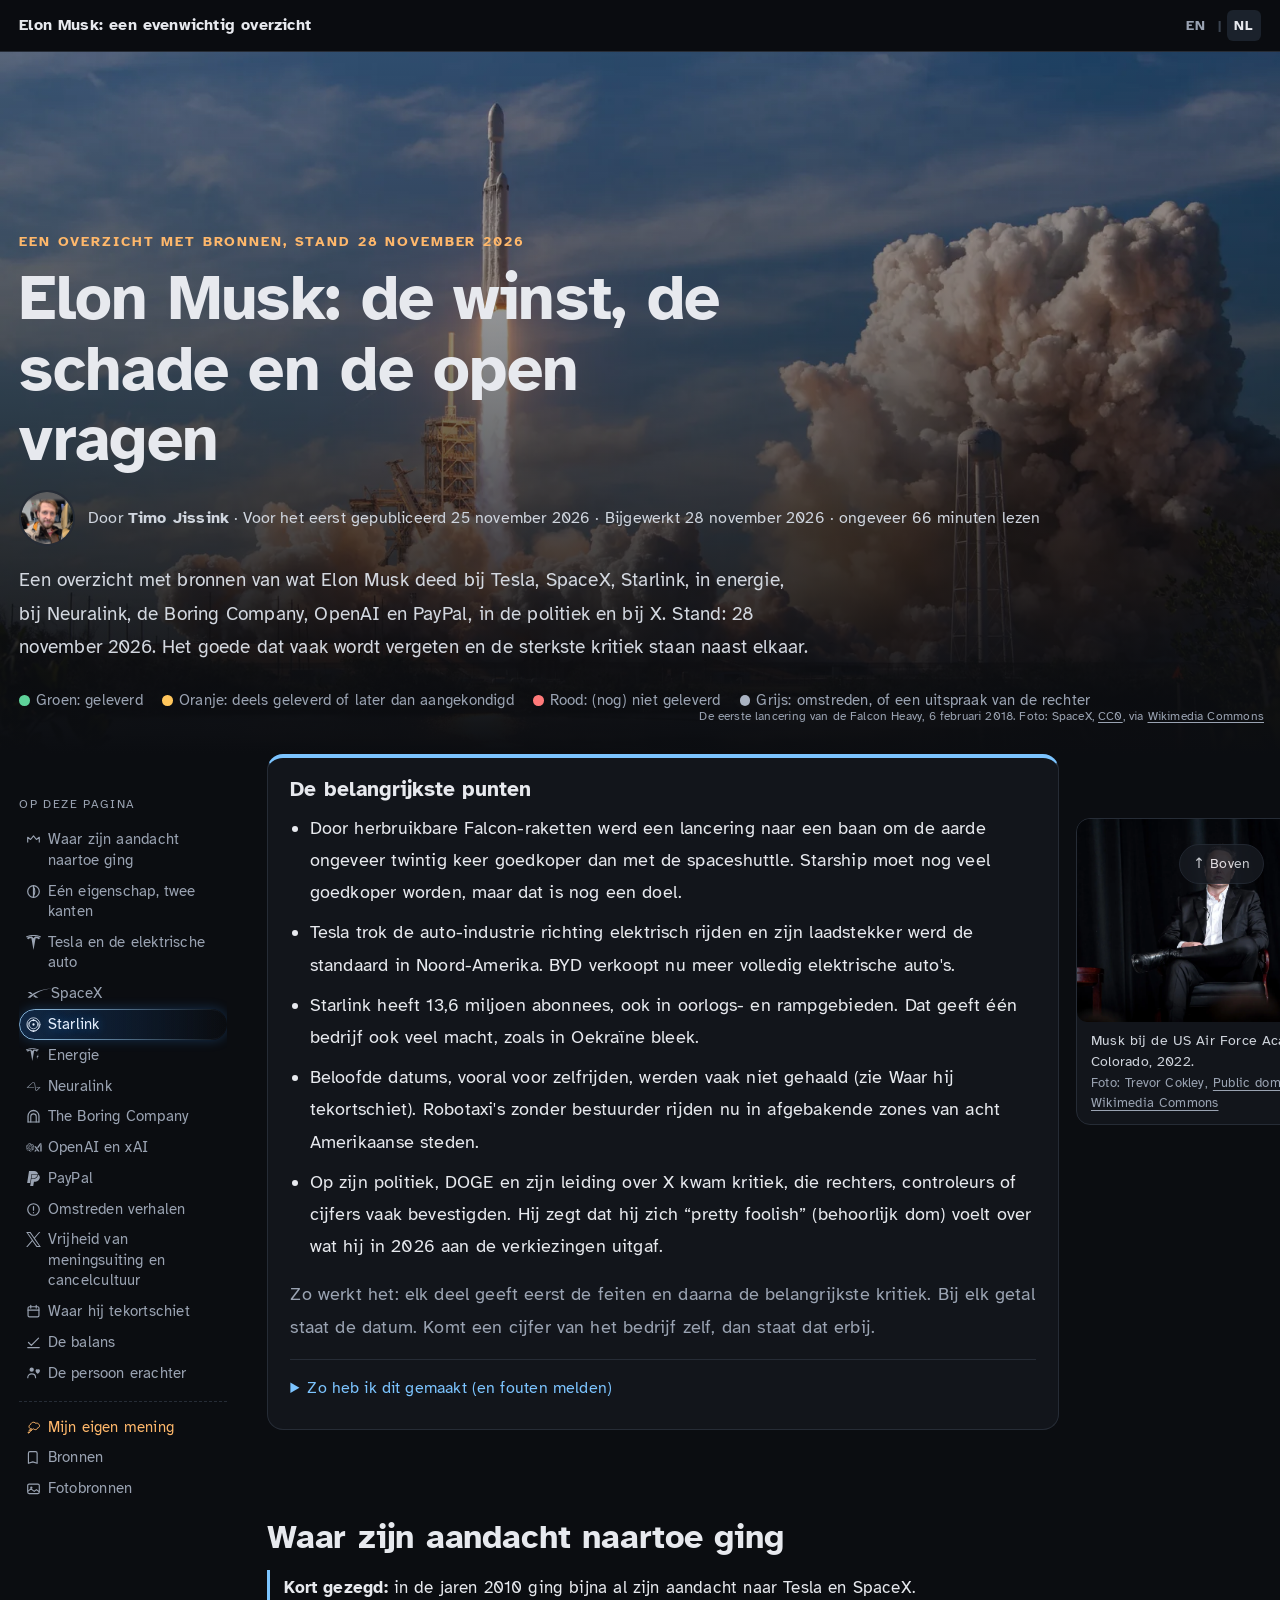
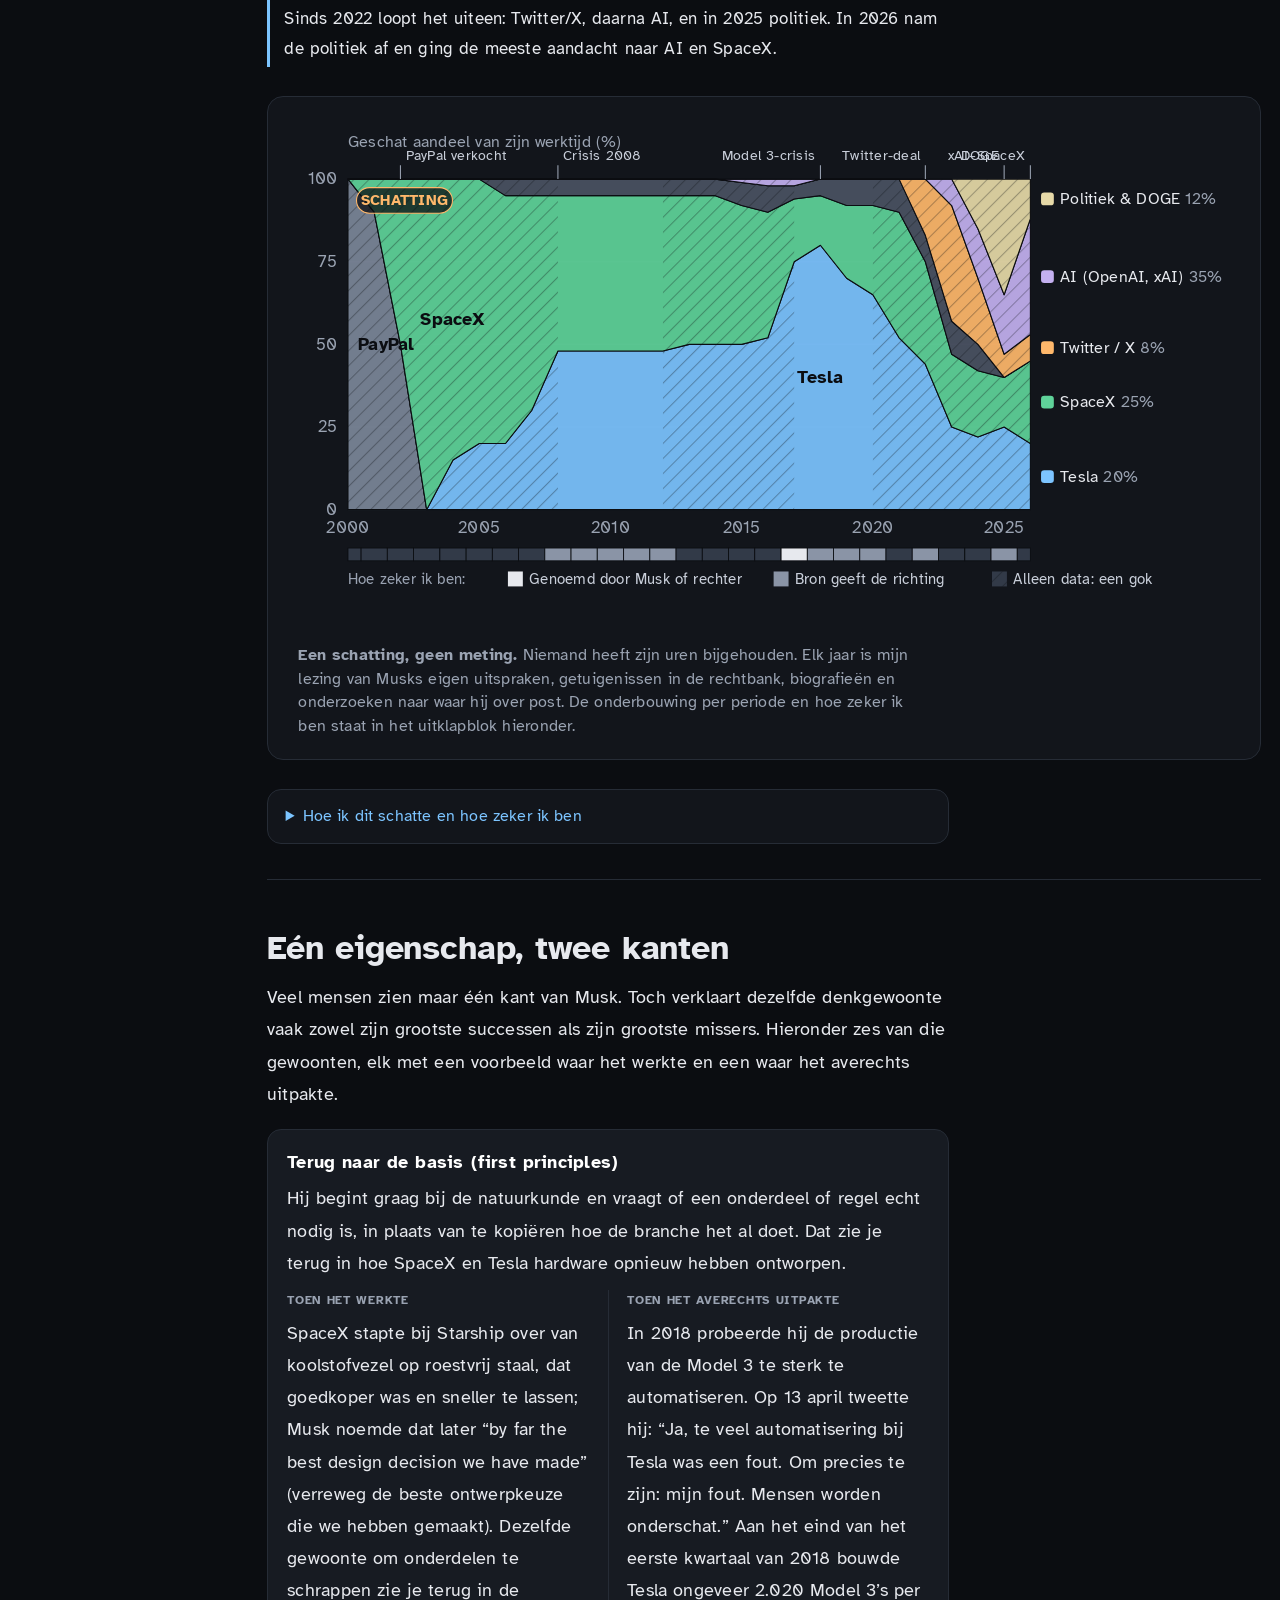
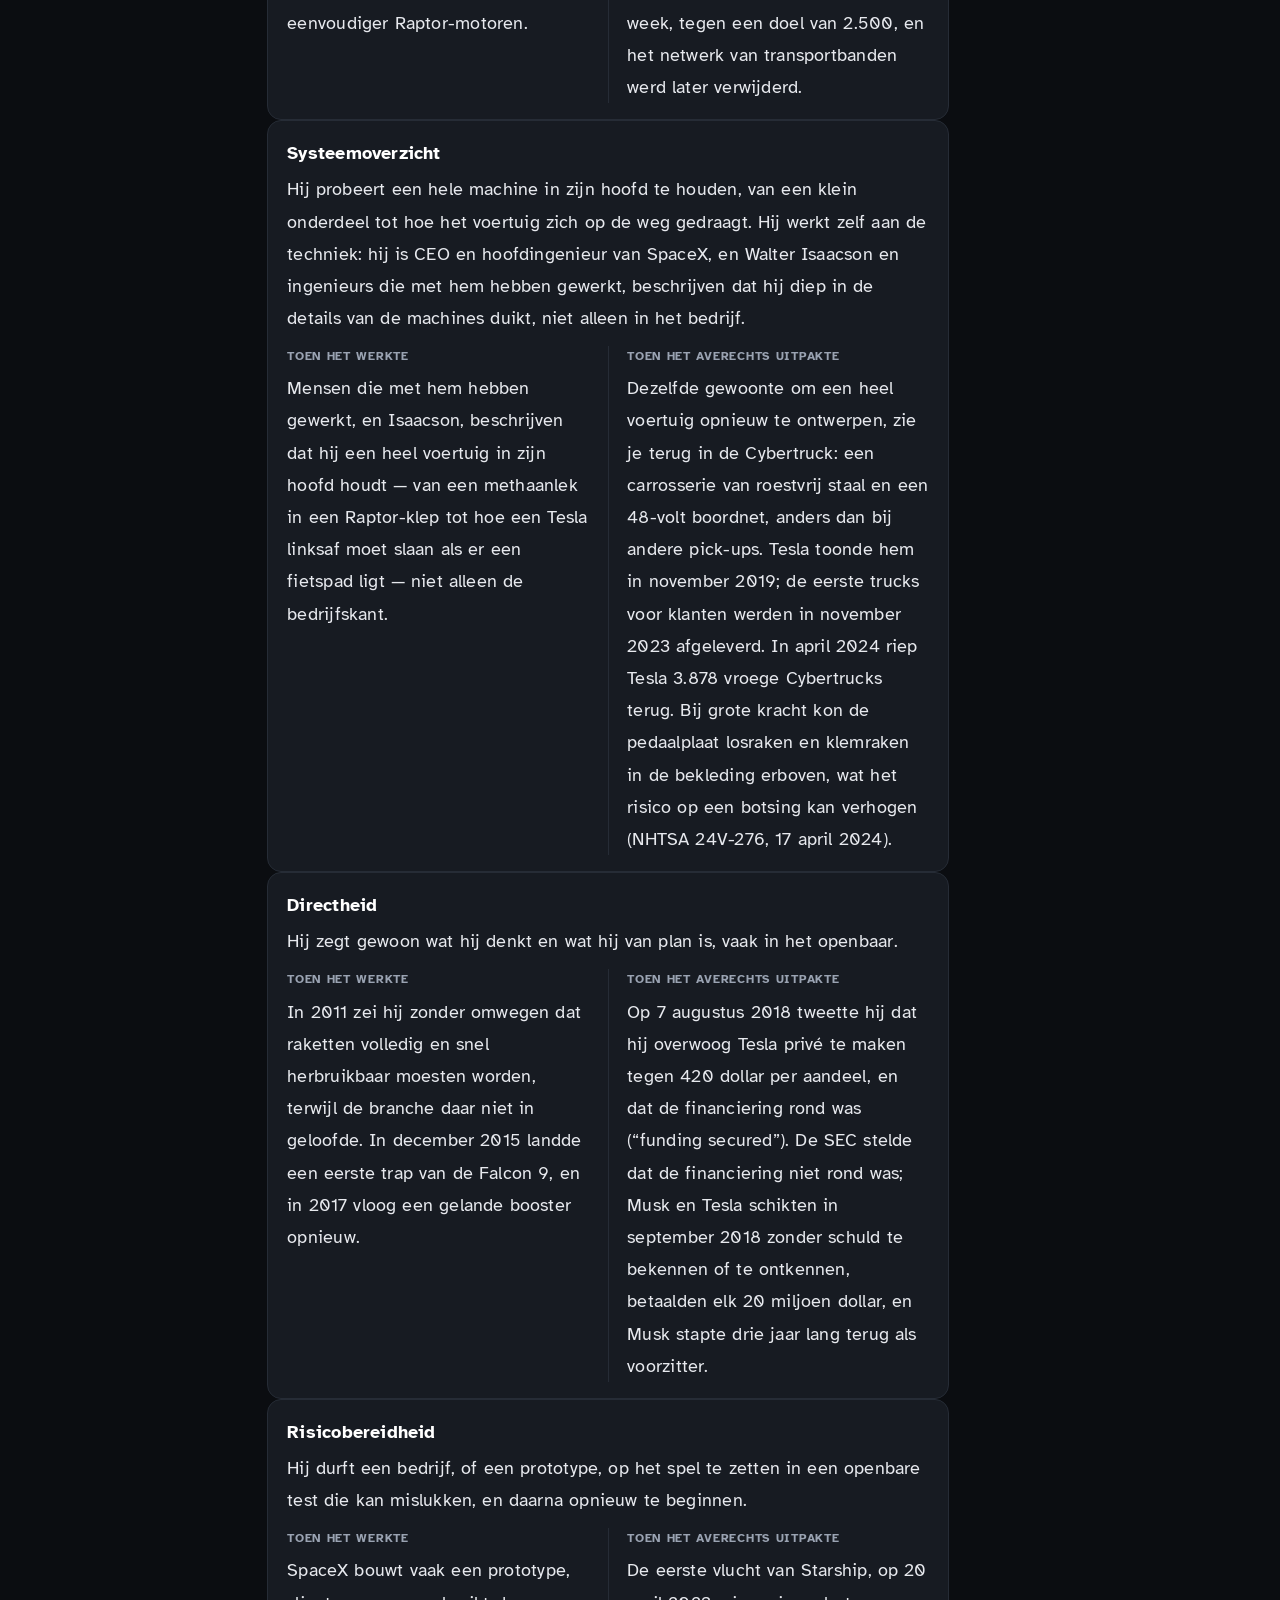
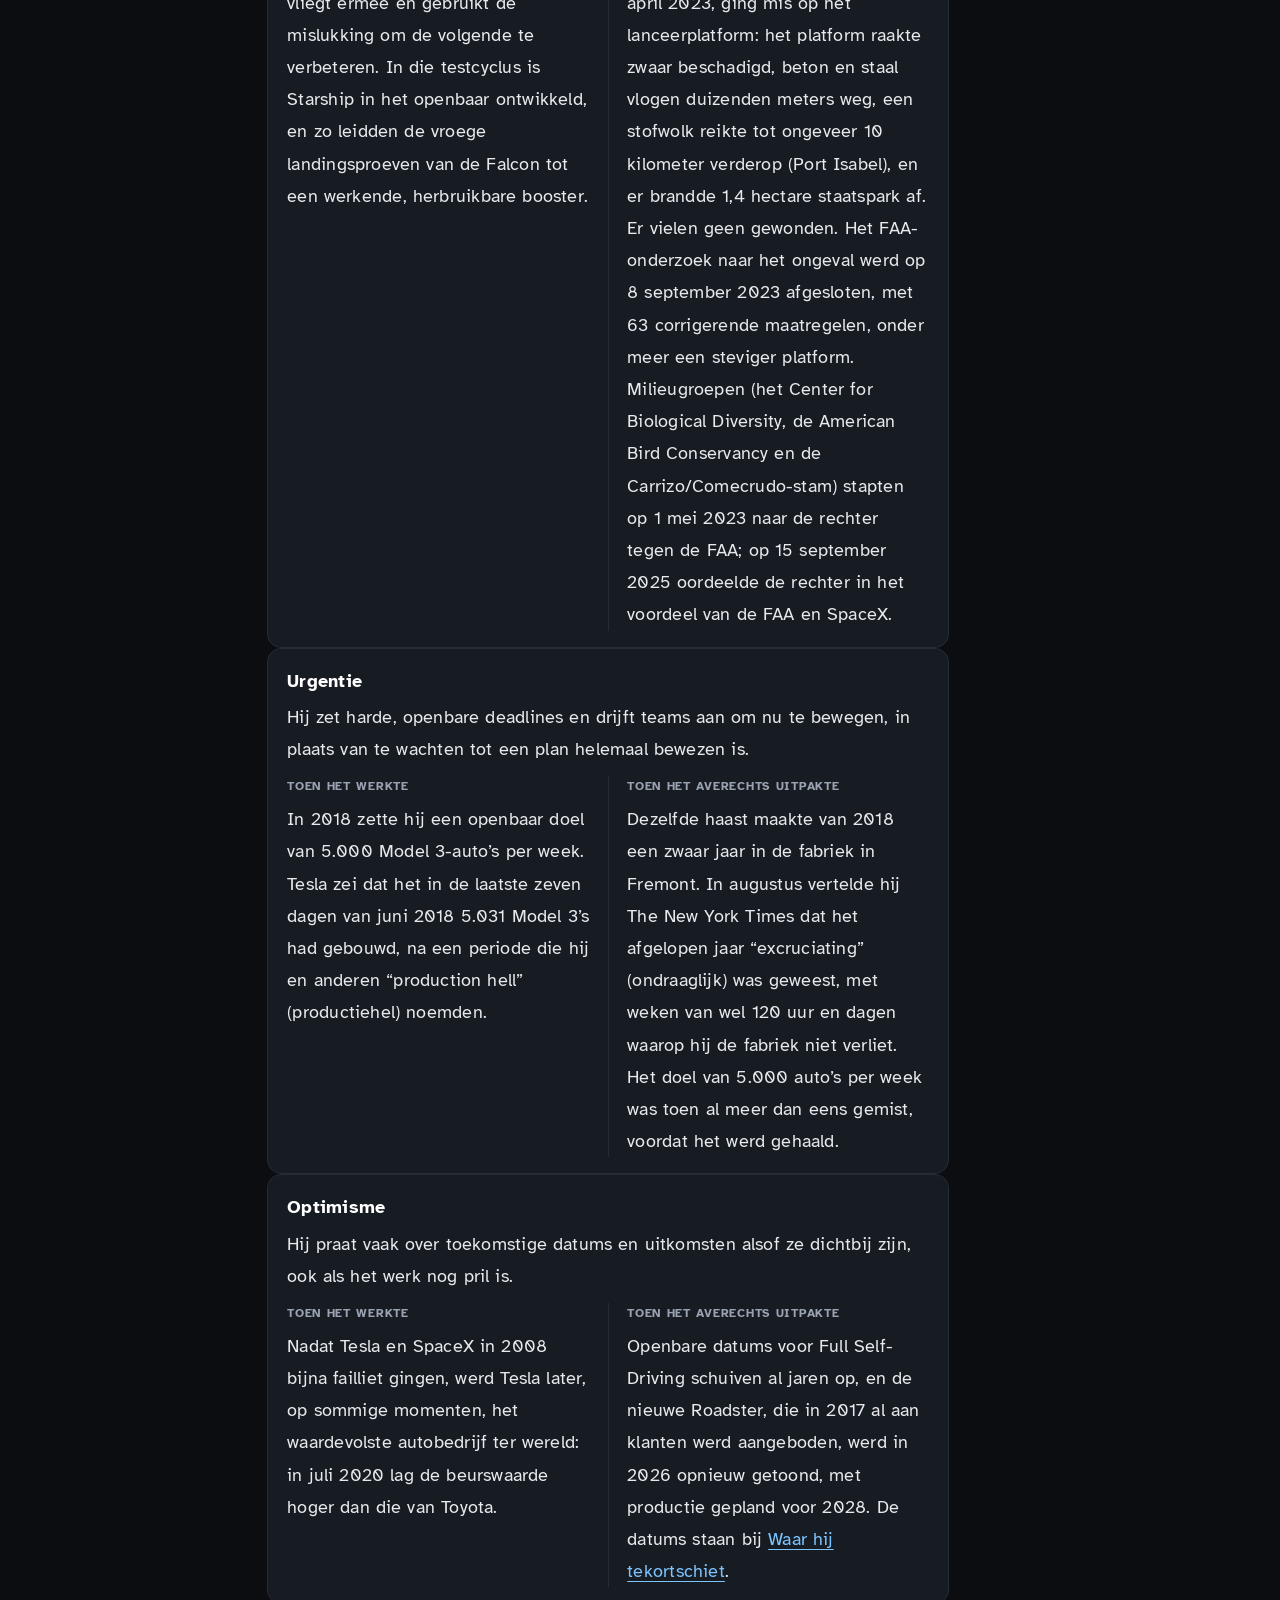
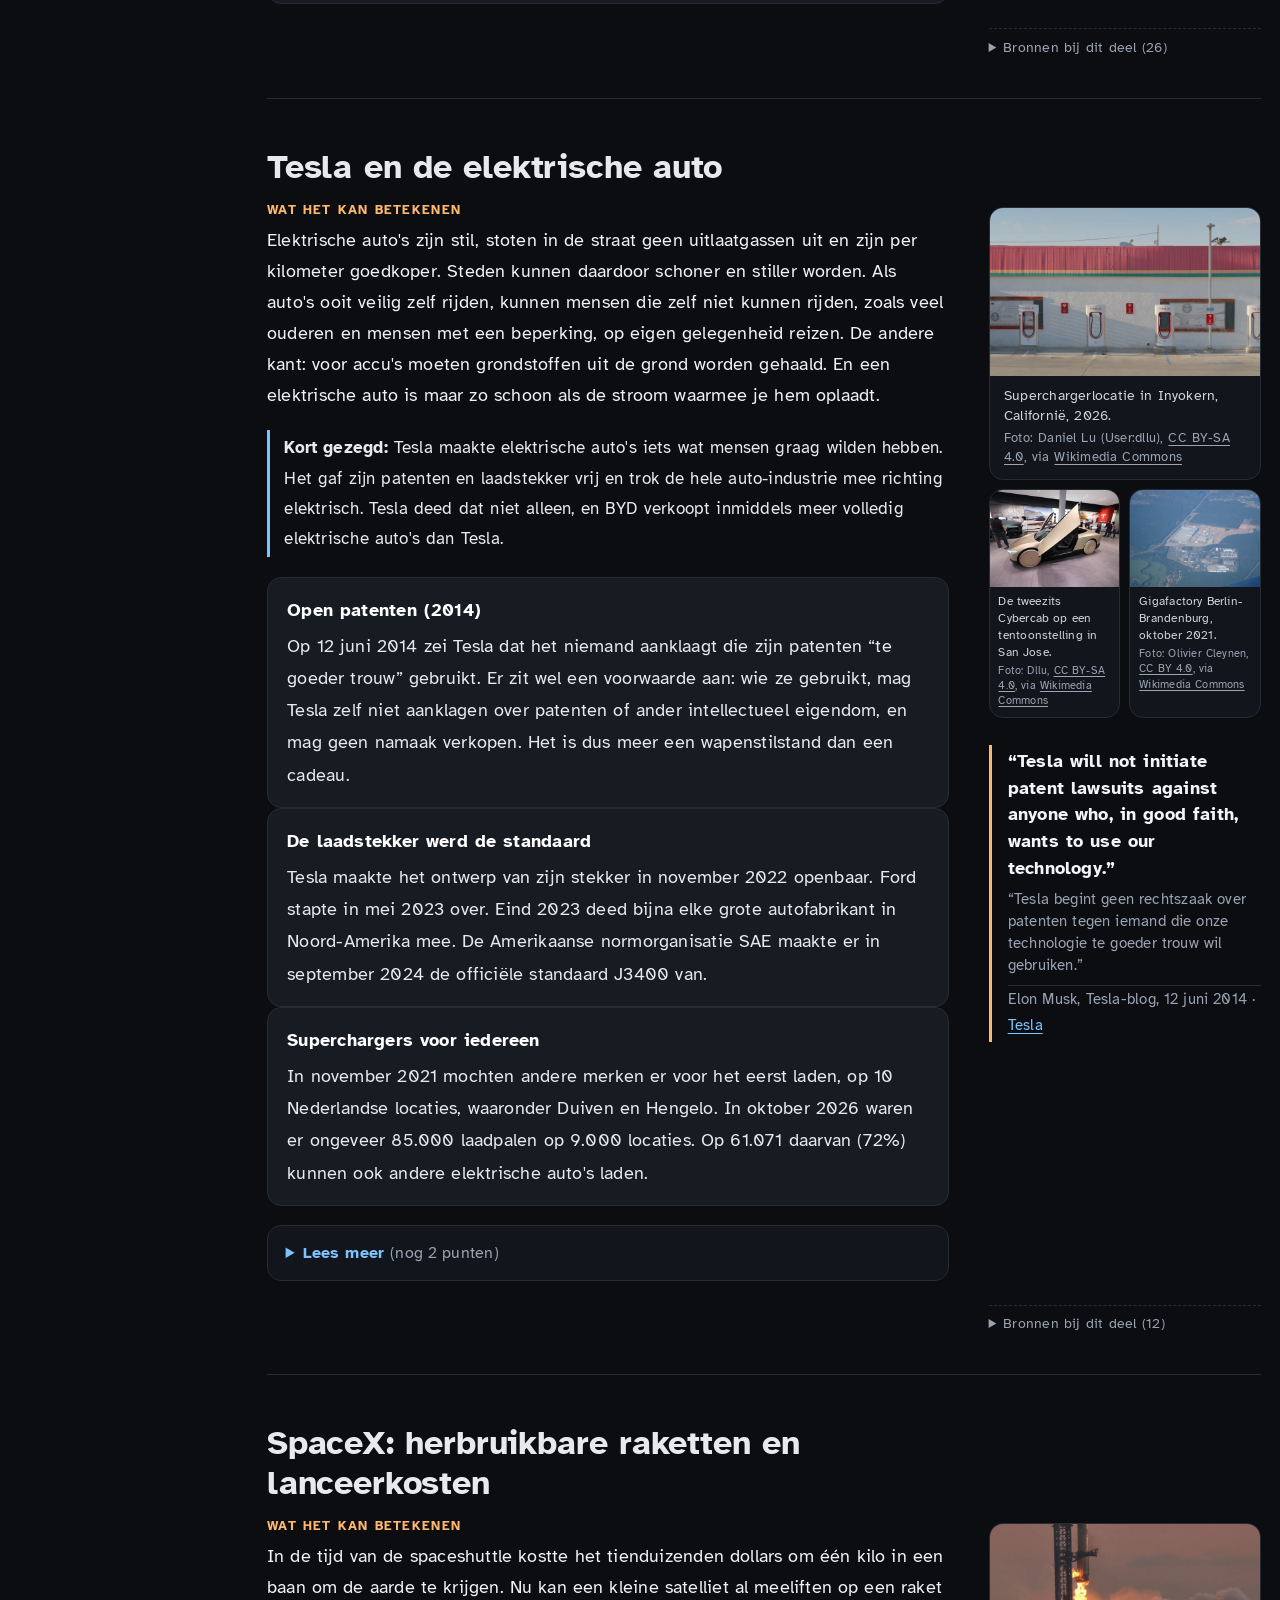
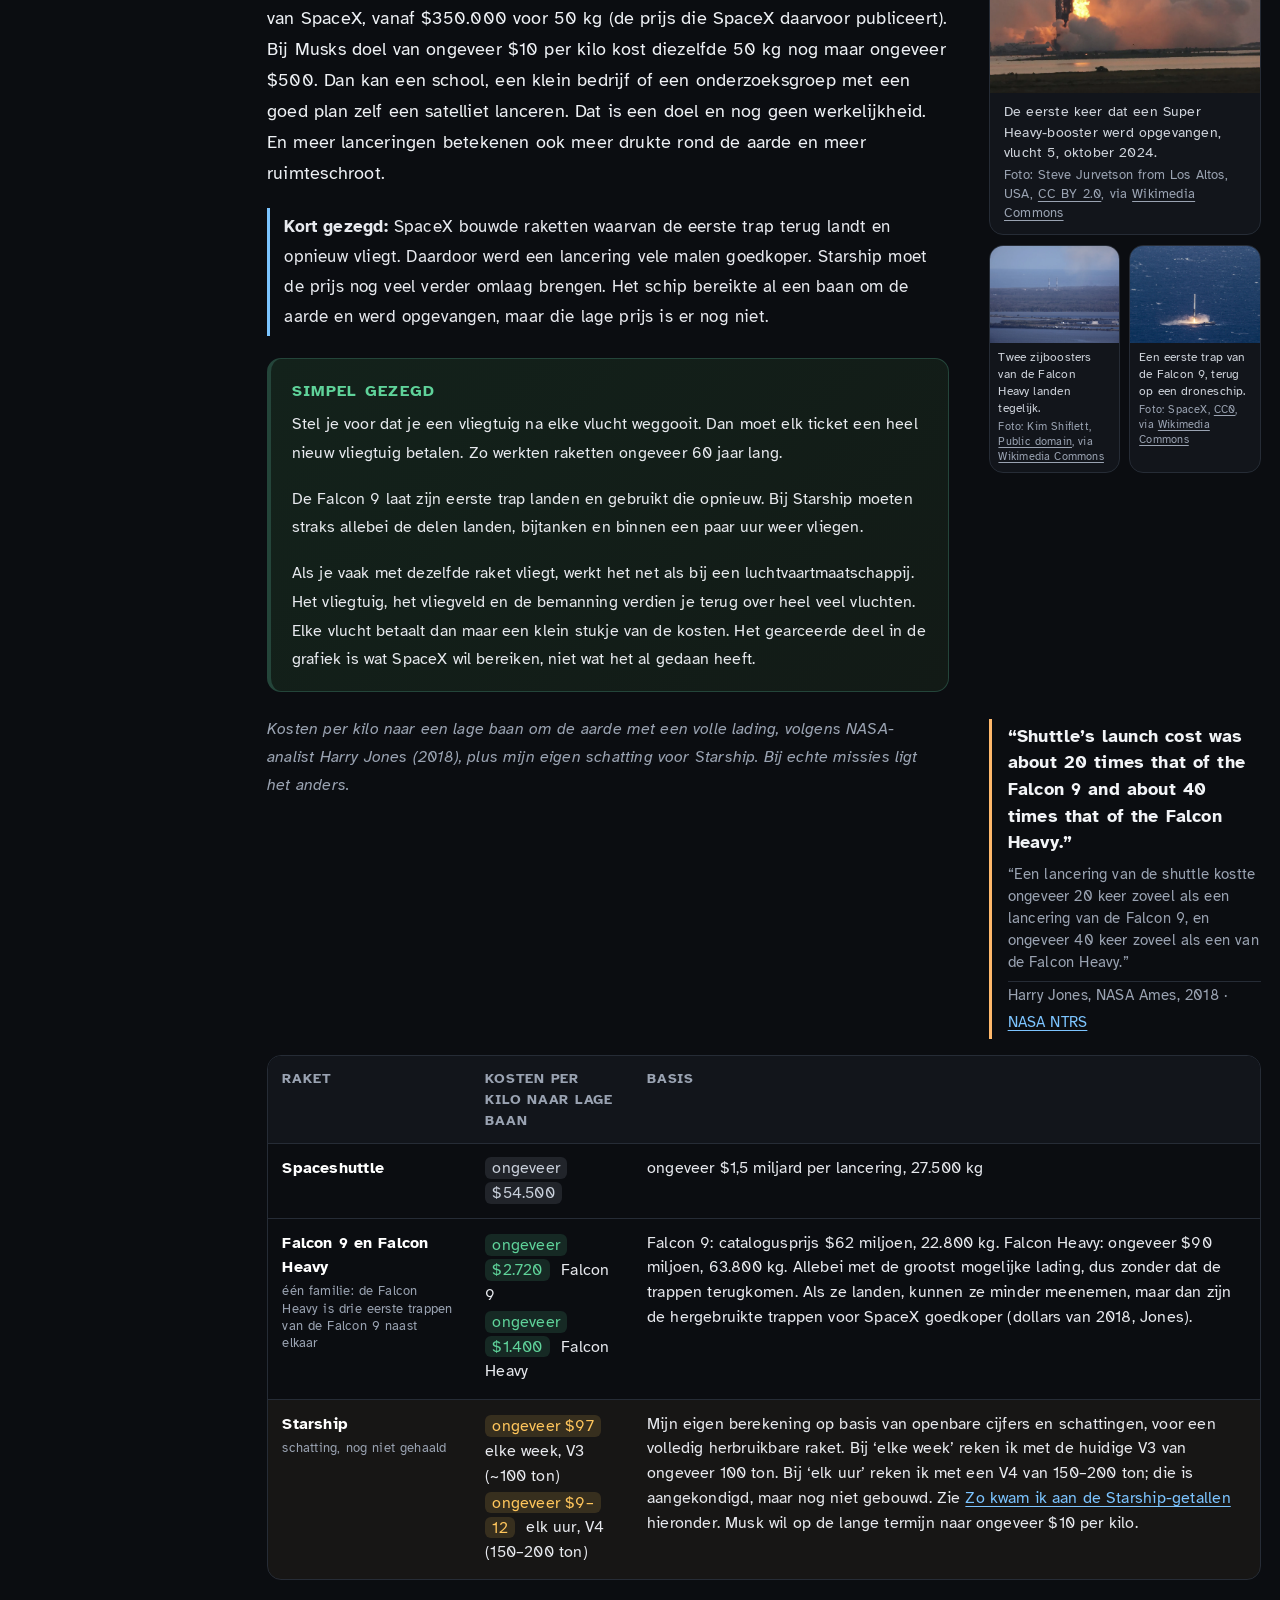
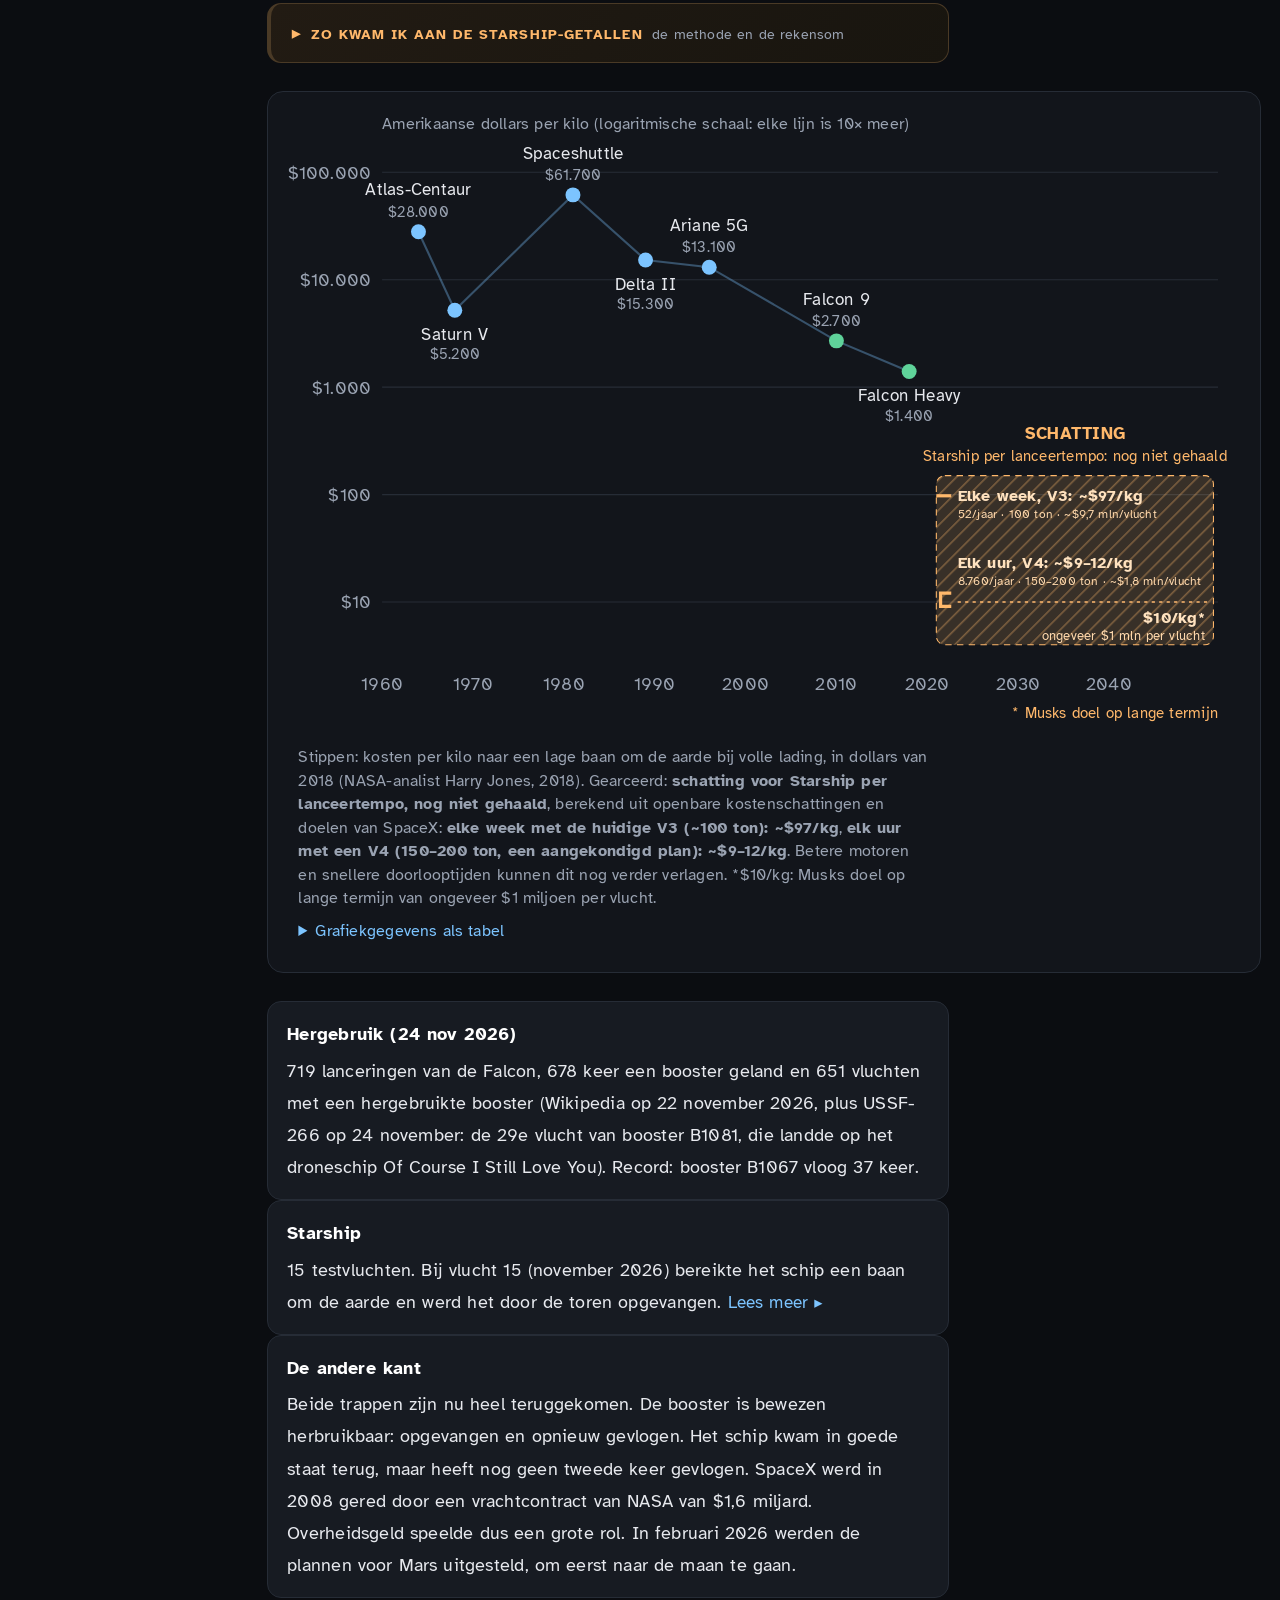
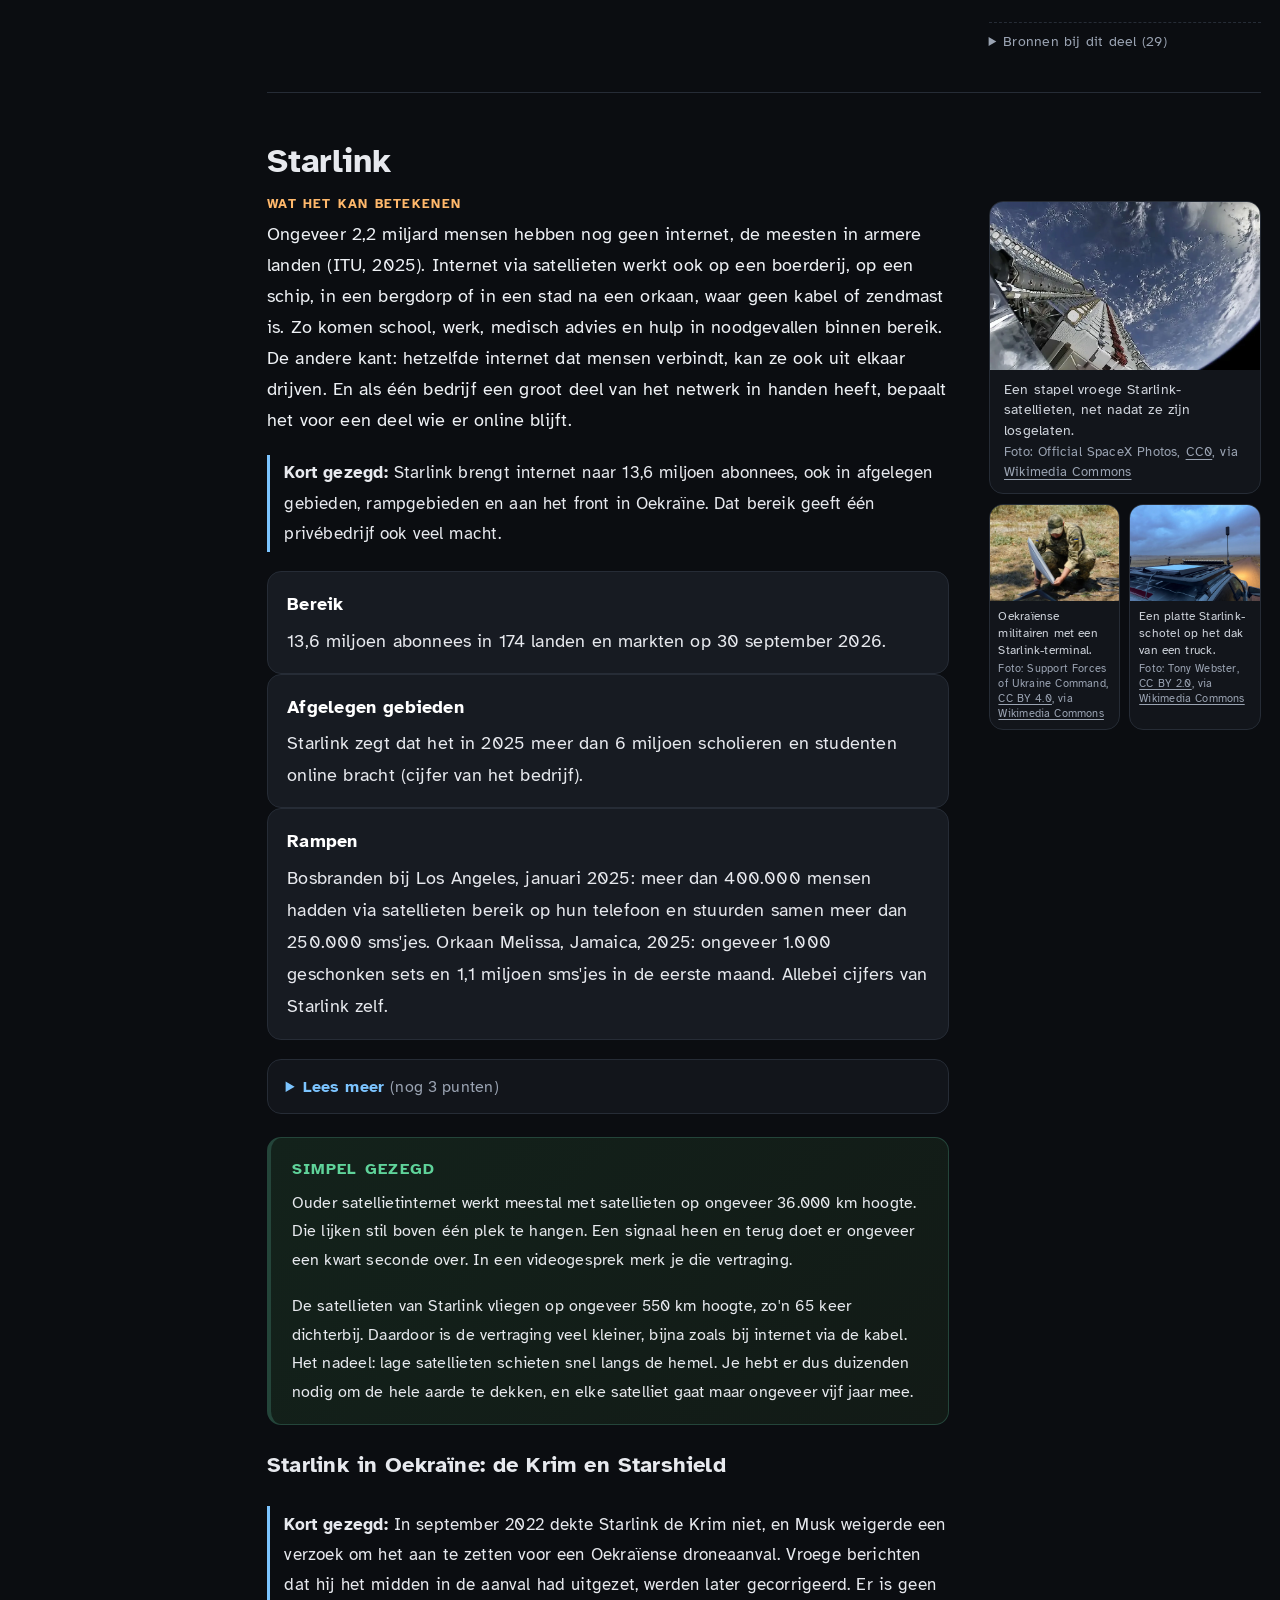
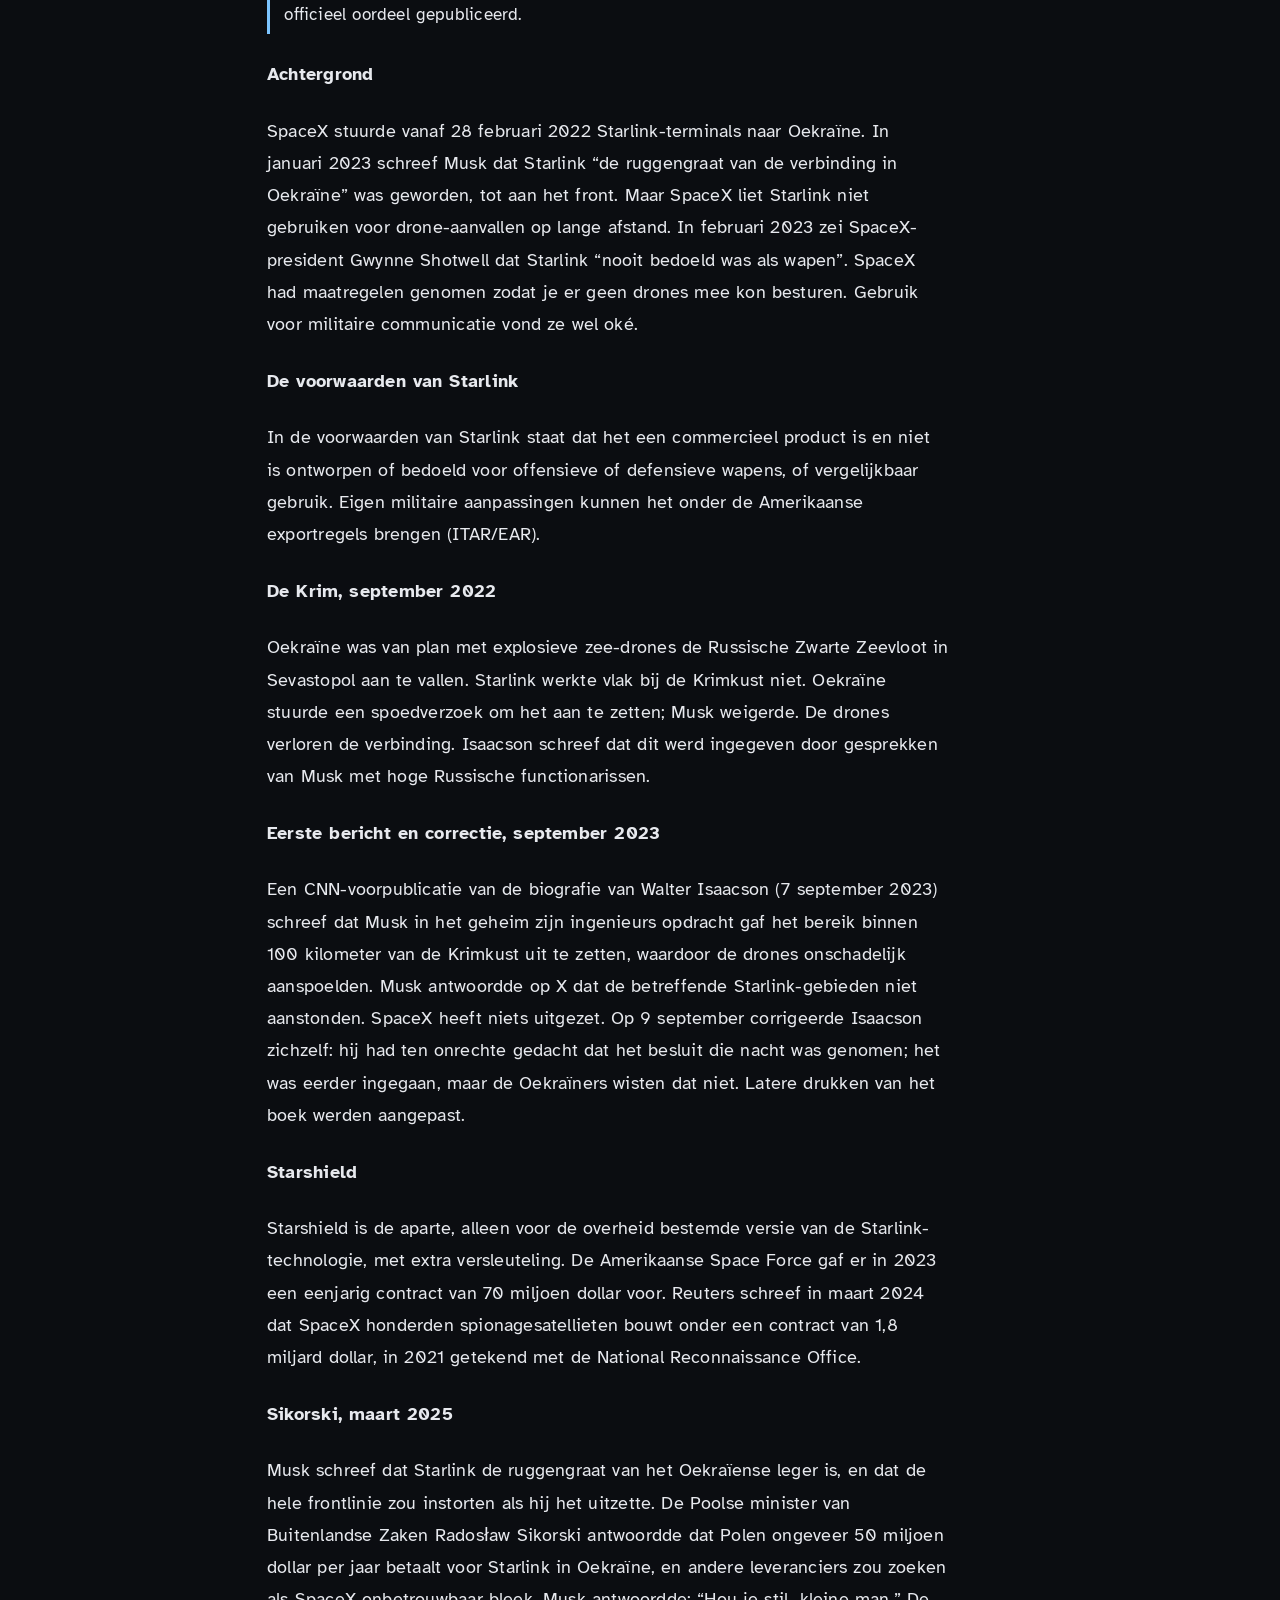
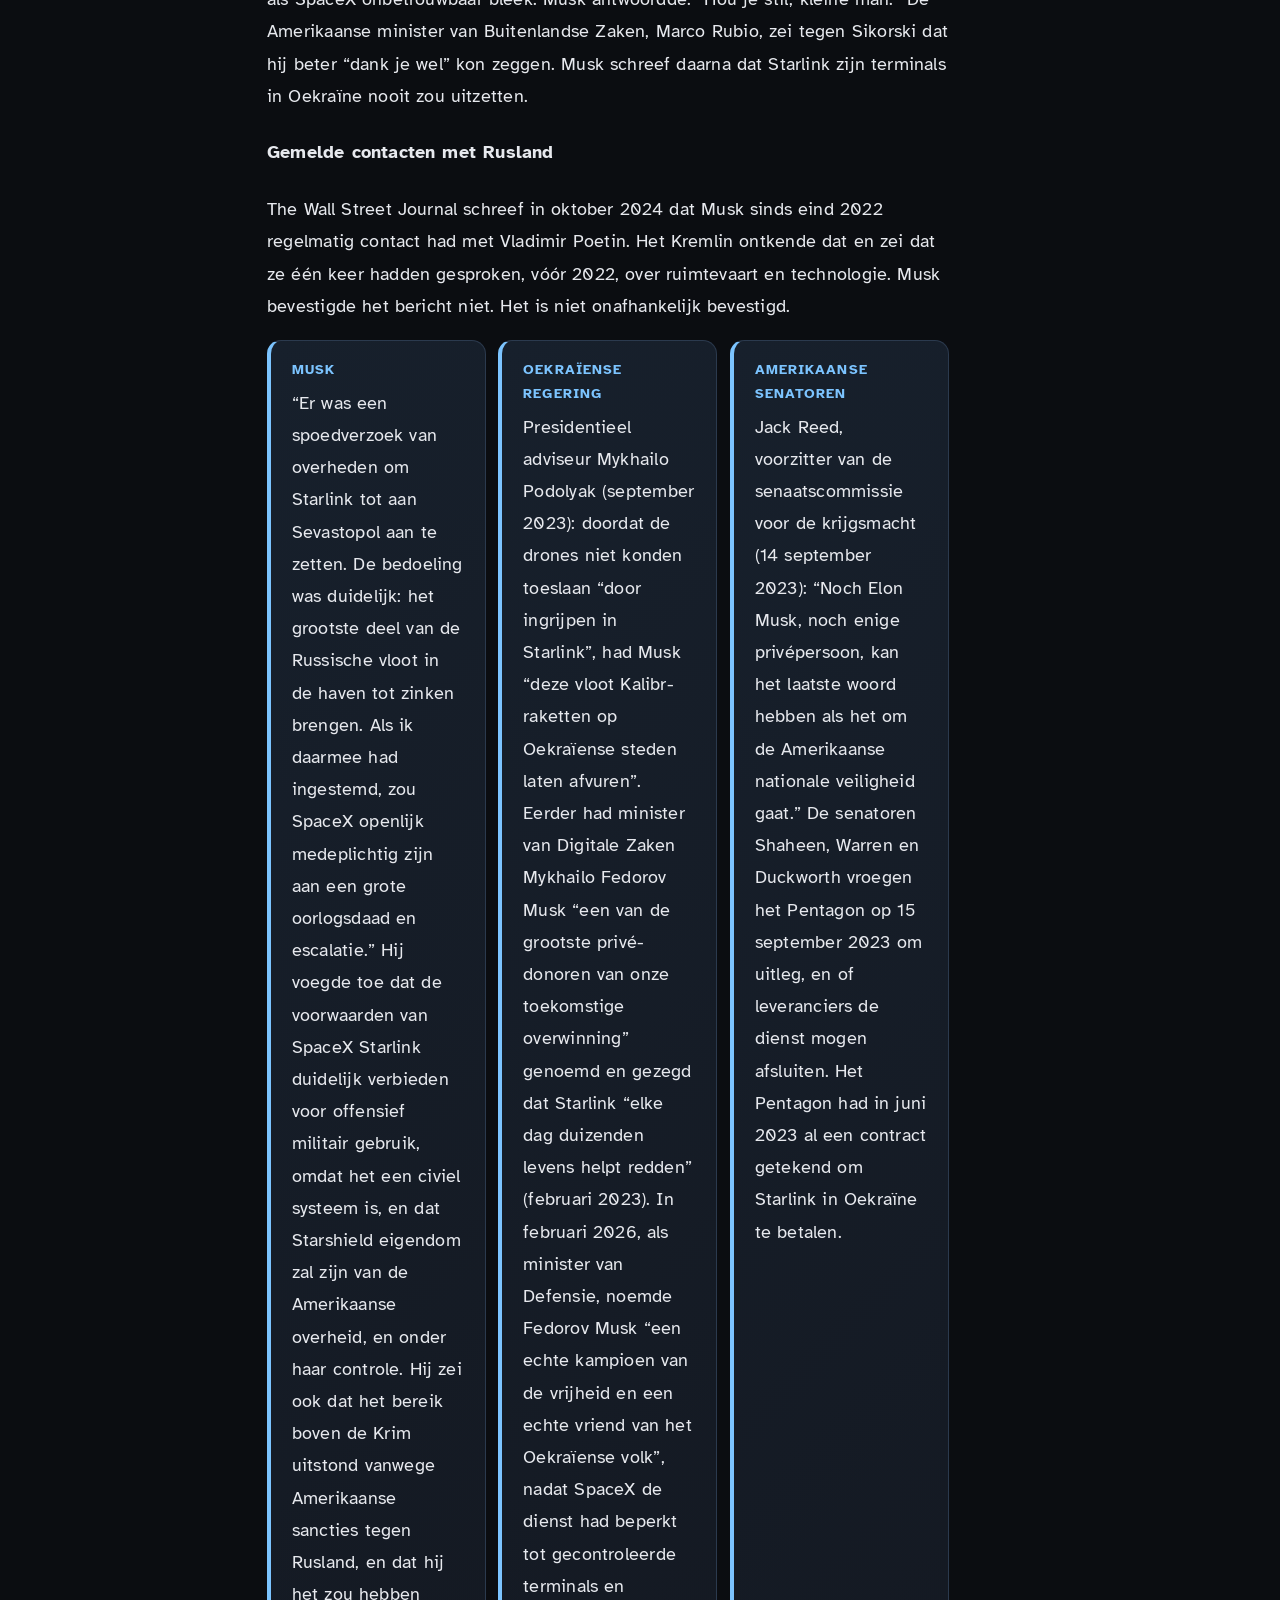
==== commit 7c9ef392: "Merge preview-round34: 11 approved edits and update the live site" ====
--- a/nl/index.html
+++ b/nl/index.html
@@ -42,7 +42,6 @@
     <details class="navmenu">
       <summary>Inhoud</summary>
       <ol>
-        <li><a href="#summary">Samenvatting</a></li>
         <li><a href="#attention">Waar zijn aandacht naartoe ging</a></li>
         <li><a href="#one-trait-two-sides">Eén eigenschap, twee kanten</a></li>
         <li><a href="#tesla-and-the-ev-push">Tesla en de elektrische auto</a></li>
@@ -88,7 +87,6 @@
   <nav class="sidenav" aria-label="Delen van de pagina">
     <p>Op deze pagina</p>
     <ol>
-        <li><a href="#summary">Samenvatting</a></li>
         <li><a href="#attention">Waar zijn aandacht naartoe ging</a></li>
         <li><a href="#one-trait-two-sides">Eén eigenschap, twee kanten</a></li>
         <li><a href="#tesla-and-the-ev-push">Tesla en de elektrische auto</a></li>
@@ -111,7 +109,12 @@
   </nav>
   <main id="content">
 <section class="keyfindings" aria-labelledby="kf-title">
+  <span id="summary"></span>
   <h2 id="kf-title">De belangrijkste punten</h2>
+  <div class="figs single kf-photo"><figure>
+      <img src="../img/musk-portrait.webp" style="object-position:50% 30%" width="1600" height="1065" alt="Elon Musk spreekt bij een evenement van de US Air Force Academy" fetchpriority="high" decoding="async">
+      <figcaption>Musk bij de US Air Force Academy, Colorado, 2022.<span class="credit">Foto: Trevor Cokley, <a href="https://commons.wikimedia.org/wiki/File:Elon_Musk_Colorado_2022.jpg" rel="noopener license">Public domain</a>, via <a href="https://commons.wikimedia.org/wiki/File:Elon_Musk_Colorado_2022.jpg" rel="noopener">Wikimedia Commons</a></span></figcaption>
+    </figure></div>
   <ul>
     <li>Door herbruikbare Falcon-raketten werd een lancering naar een baan om de aarde ongeveer twintig keer goedkoper dan met de spaceshuttle. Starship moet nog veel goedkoper worden, maar dat is nog een doel.</li>
     <li>Tesla trok de auto-industrie richting elektrisch rijden en zijn laadstekker werd de standaard in Noord-Amerika. BYD verkoopt nu meer volledig elektrische auto's.</li>
@@ -119,32 +122,21 @@
     <li>Beloofde datums, vooral voor zelfrijden, werden vaak niet gehaald (zie Waar hij tekortschiet). Robotaxi's zonder bestuurder rijden nu in afgebakende zones van acht Amerikaanse steden.</li>
     <li>Op zijn politiek, DOGE en zijn leiding over X kwam kritiek, die rechters, controleurs of cijfers vaak bevestigden. Hij zegt dat hij zich “pretty foolish” (behoorlijk dom) voelt over wat hij in 2026 aan de verkiezingen uitgaf.</li>
   </ul>
-  <details class="howmade"><summary>Zo heb ik dit gemaakt (en fouten melden)</summary><p>Ik heb deze pagina gemaakt op basis van openbare bronnen. Die staan onder elk deel. Ik deed het onderzoek met hulp van een AI-assistent en heb de feiten met die bronnen gecontroleerd. Komt een cijfer van het bedrijf zelf, dan staat dat erbij. Mijn eigen mening staat alleen in het laatste deel, ‘Mijn eigen mening’. Zie je een fout of een nieuwer cijfer? Laat het me weten.</p></details>
-</section>
-<!-- Sectie: Samenvatting. Nederlandse versie van content/sections/01-summary.html. Houd <section id> gelijk aan de Engelse versie. -->
-<section id="summary">
-  <h2>Samenvatting</h2>
-  <div class="figs single">
-    <figure>
-      <img src="../img/musk-portrait.webp" style="object-position:50% 30%" width="1600" height="1065" alt="Elon Musk spreekt bij een evenement van de US Air Force Academy" loading="lazy" decoding="async">
-      <figcaption>Musk bij de US Air Force Academy, Colorado, 2022.<span class="credit">Foto: Trevor Cokley, <a href="https://commons.wikimedia.org/wiki/File:Elon_Musk_Colorado_2022.jpg" rel="noopener license">Public domain</a>, via <a href="https://commons.wikimedia.org/wiki/File:Elon_Musk_Colorado_2022.jpg" rel="noopener">Wikimedia Commons</a></span></figcaption>
-    </figure>
-  </div>
-  <p>Zo werkt het: elk deel geeft eerst de feiten en daarna de belangrijkste kritiek. Bij elk getal staat de datum. Komt een cijfer van het bedrijf zelf, dan staat dat erbij.</p>
-</section>
-
+  <p class="howto">Zo werkt het: elk deel geeft eerst de feiten en daarna de belangrijkste kritiek. Bij elk getal staat de datum. Komt een cijfer van het bedrijf zelf, dan staat dat erbij.</p>
+  <details class="howmade"><summary>Zo heb ik dit gemaakt (en fouten melden)</summary><p>Ik heb deze pagina gemaakt op basis van openbare bronnen. Die staan onder elk deel. Ik bezit Tesla-aandelen en volg zijn bedrijven op de voet. Ik deed het onderzoek met hulp van een AI-assistent en heb de feiten met die bronnen gecontroleerd. Komt een cijfer van het bedrijf zelf, dan staat dat erbij. Mijn eigen mening staat alleen in het laatste deel, ‘Mijn eigen mening’. Zie je een fout of een nieuwer cijfer? Laat het me weten.</p></details>
+</section>
 <!-- Section: Waar zijn aandacht naartoe ging. Edit the text below; keep the <section id> stable (links and images use it). -->
 <section id="attention">
   <h2>Waar zijn aandacht naartoe ging</h2>
   
-  <p class="inshort"><strong>Kort:</strong> dit is mijn schatting, geen meting. In de jaren 2010 ging bijna al zijn aandacht naar Tesla en SpaceX. Sinds 2022 loopt het uiteen: Twitter/X, daarna AI, en in 2024–25 politiek.</p>
+  <p class="inshort"><strong>Kort gezegd:</strong> in de jaren 2010 ging bijna al zijn aandacht naar Tesla en SpaceX. Sinds 2022 loopt het uiteen: Twitter/X, daarna AI, en in 2025 politiek. In 2026 nam de politiek af en ging de meeste aandacht naar AI en SpaceX.</p>
   <figure class="chart-fig">
-  <div class="chart-scroll fit"><svg class="chart chart-d" viewBox="0 0 900 480" role="img" aria-labelledby="att-title-d att-desc-d" font-family="Atkinson Hyperlegible, system-ui, sans-serif"><title id="att-title-d">Schatting: hoe Elon Musk zijn werktijd verdeelde, 2000 tot 2025</title><desc id="att-desc-d">Gestapelde vlakgrafiek, een schatting en geen meting. In de eerste jaren vooral PayPal, daarna SpaceX. Van 2008 tot 2012 ongeveer de helft Tesla en de helft SpaceX. In 2017 ongeveer driekwart Tesla. In 2022 neemt Twitter ongeveer 17 procent in beslag. In 2023 is Twitter/X het grootste blok met ongeveer 35 procent en begint xAI. In 2025 zijn politiek en DOGE het grootste blok met ongeveer 32 procent, en AI 20 procent.</desc><defs><pattern id="atthatchd" width="10" height="10" patternUnits="userSpaceOnUse" patternTransform="rotate(45)"><line x1="0" y1="0" x2="0" y2="10" stroke="#0b0d11" stroke-opacity=".3" stroke-width="2"/></pattern></defs><line x1="60" x2="700" y1="372.0" y2="372.0" stroke="#262c36"/><text x="50" y="377.0" text-anchor="end" font-size="16.0" fill="#9aa3b2">0</text><line x1="60" x2="700" y1="294.5" y2="294.5" stroke="#262c36"/><text x="50" y="299.5" text-anchor="end" font-size="16.0" fill="#9aa3b2">25</text><line x1="60" x2="700" y1="217.0" y2="217.0" stroke="#262c36"/><text x="50" y="222.0" text-anchor="end" font-size="16.0" fill="#9aa3b2">50</text><line x1="60" x2="700" y1="139.5" y2="139.5" stroke="#262c36"/><text x="50" y="144.5" text-anchor="end" font-size="16.0" fill="#9aa3b2">75</text><line x1="60" x2="700" y1="62.0" y2="62.0" stroke="#262c36"/><text x="50" y="67.0" text-anchor="end" font-size="16.0" fill="#9aa3b2">100</text><text x="60" y="32" font-size="15.0" fill="#9aa3b2">Geschat aandeel van zijn werktijd (%)</text><polygon points="60.0,62.0 85.6,93.0 111.2,217.0 136.8,372.0 162.4,372.0 188.0,372.0 213.6,372.0 239.2,372.0 264.8,372.0 290.4,372.0 316.0,372.0 341.6,372.0 367.2,372.0 392.8,372.0 418.4,372.0 444.0,372.0 469.6,372.0 495.2,372.0 520.8,372.0 546.4,372.0 572.0,372.0 597.6,372.0 623.2,372.0 648.8,372.0 674.4,372.0 700.0,372.0 700.0,372.0 674.4,372.0 648.8,372.0 623.2,372.0 597.6,372.0 572.0,372.0 546.4,372.0 520.8,372.0 495.2,372.0 469.6,372.0 444.0,372.0 418.4,372.0 392.8,372.0 367.2,372.0 341.6,372.0 316.0,372.0 290.4,372.0 264.8,372.0 239.2,372.0 213.6,372.0 188.0,372.0 162.4,372.0 136.8,372.0 111.2,372.0 85.6,372.0 60.0,372.0" fill="#7b8698" fill-opacity=".92" stroke="#0b0d11" stroke-width="1" stroke-linejoin="round"/><polygon points="60.0,62.0 85.6,93.0 111.2,217.0 136.8,372.0 162.4,325.5 188.0,310.0 213.6,310.0 239.2,279.0 264.8,223.2 290.4,223.2 316.0,223.2 341.6,223.2 367.2,223.2 392.8,217.0 418.4,217.0 444.0,217.0 469.6,210.8 495.2,139.5 520.8,124.0 546.4,155.0 572.0,170.5 597.6,210.8 623.2,235.6 648.8,294.5 674.4,303.8 700.0,310.0 700.0,372.0 674.4,372.0 648.8,372.0 623.2,372.0 597.6,372.0 572.0,372.0 546.4,372.0 520.8,372.0 495.2,372.0 469.6,372.0 444.0,372.0 418.4,372.0 392.8,372.0 367.2,372.0 341.6,372.0 316.0,372.0 290.4,372.0 264.8,372.0 239.2,372.0 213.6,372.0 188.0,372.0 162.4,372.0 136.8,372.0 111.2,217.0 85.6,93.0 60.0,62.0" fill="#7cc4ff" fill-opacity=".92" stroke="#0b0d11" stroke-width="1" stroke-linejoin="round"/><polygon points="60.0,62.0 85.6,62.0 111.2,62.0 136.8,62.0 162.4,62.0 188.0,62.0 213.6,77.5 239.2,77.5 264.8,77.5 290.4,77.5 316.0,77.5 341.6,77.5 367.2,77.5 392.8,77.5 418.4,77.5 444.0,86.8 469.6,93.0 495.2,80.6 520.8,77.5 546.4,86.8 572.0,86.8 597.6,93.0 623.2,139.5 648.8,226.3 674.4,241.8 700.0,272.8 700.0,310.0 674.4,303.8 648.8,294.5 623.2,235.6 597.6,210.8 572.0,170.5 546.4,155.0 520.8,124.0 495.2,139.5 469.6,210.8 444.0,217.0 418.4,217.0 392.8,217.0 367.2,223.2 341.6,223.2 316.0,223.2 290.4,223.2 264.8,223.2 239.2,279.0 213.6,310.0 188.0,310.0 162.4,325.5 136.8,372.0 111.2,217.0 85.6,93.0 60.0,62.0" fill="#5fd39a" fill-opacity=".92" stroke="#0b0d11" stroke-width="1" stroke-linejoin="round"/><polygon points="60.0,62.0 85.6,62.0 111.2,62.0 136.8,62.0 162.4,62.0 188.0,62.0 213.6,62.0 239.2,62.0 264.8,62.0 290.4,62.0 316.0,62.0 341.6,62.0 367.2,62.0 392.8,62.0 418.4,62.0 444.0,65.1 469.6,68.2 495.2,68.2 520.8,62.0 546.4,62.0 572.0,62.0 597.6,62.0 623.2,114.7 648.8,195.3 674.4,217.0 700.0,248.0 700.0,272.8 674.4,241.8 648.8,226.3 623.2,139.5 597.6,93.0 572.0,86.8 546.4,86.8 520.8,77.5 495.2,80.6 469.6,93.0 444.0,86.8 418.4,77.5 392.8,77.5 367.2,77.5 341.6,77.5 316.0,77.5 290.4,77.5 264.8,77.5 239.2,77.5 213.6,77.5 188.0,62.0 162.4,62.0 136.8,62.0 111.2,62.0 85.6,62.0 60.0,62.0" fill="#4a5262" fill-opacity=".92" stroke="#0b0d11" stroke-width="1" stroke-linejoin="round"/><polygon points="60.0,62.0 85.6,62.0 111.2,62.0 136.8,62.0 162.4,62.0 188.0,62.0 213.6,62.0 239.2,62.0 264.8,62.0 290.4,62.0 316.0,62.0 341.6,62.0 367.2,62.0 392.8,62.0 418.4,62.0 444.0,65.1 469.6,68.2 495.2,68.2 520.8,62.0 546.4,62.0 572.0,62.0 597.6,62.0 623.2,62.0 648.8,86.8 674.4,155.0 700.0,223.2 700.0,248.0 674.4,217.0 648.8,195.3 623.2,114.7 597.6,62.0 572.0,62.0 546.4,62.0 520.8,62.0 495.2,68.2 469.6,68.2 444.0,65.1 418.4,62.0 392.8,62.0 367.2,62.0 341.6,62.0 316.0,62.0 290.4,62.0 264.8,62.0 239.2,62.0 213.6,62.0 188.0,62.0 162.4,62.0 136.8,62.0 111.2,62.0 85.6,62.0 60.0,62.0" fill="#ffb86b" fill-opacity=".92" stroke="#0b0d11" stroke-width="1" stroke-linejoin="round"/><polygon points="60.0,62.0 85.6,62.0 111.2,62.0 136.8,62.0 162.4,62.0 188.0,62.0 213.6,62.0 239.2,62.0 264.8,62.0 290.4,62.0 316.0,62.0 341.6,62.0 367.2,62.0 392.8,62.0 418.4,62.0 444.0,62.0 469.6,62.0 495.2,62.0 520.8,62.0 546.4,62.0 572.0,62.0 597.6,62.0 623.2,62.0 648.8,62.0 674.4,108.5 700.0,161.2 700.0,223.2 674.4,155.0 648.8,86.8 623.2,62.0 597.6,62.0 572.0,62.0 546.4,62.0 520.8,62.0 495.2,68.2 469.6,68.2 444.0,65.1 418.4,62.0 392.8,62.0 367.2,62.0 341.6,62.0 316.0,62.0 290.4,62.0 264.8,62.0 239.2,62.0 213.6,62.0 188.0,62.0 162.4,62.0 136.8,62.0 111.2,62.0 85.6,62.0 60.0,62.0" fill="#c4b0f0" fill-opacity=".92" stroke="#0b0d11" stroke-width="1" stroke-linejoin="round"/><polygon points="60.0,62.0 85.6,62.0 111.2,62.0 136.8,62.0 162.4,62.0 188.0,62.0 213.6,62.0 239.2,62.0 264.8,62.0 290.4,62.0 316.0,62.0 341.6,62.0 367.2,62.0 392.8,62.0 418.4,62.0 444.0,62.0 469.6,62.0 495.2,62.0 520.8,62.0 546.4,62.0 572.0,62.0 597.6,62.0 623.2,62.0 648.8,62.0 674.4,62.0 700.0,62.0 700.0,161.2 674.4,108.5 648.8,62.0 623.2,62.0 597.6,62.0 572.0,62.0 546.4,62.0 520.8,62.0 495.2,62.0 469.6,62.0 444.0,62.0 418.4,62.0 392.8,62.0 367.2,62.0 341.6,62.0 316.0,62.0 290.4,62.0 264.8,62.0 239.2,62.0 213.6,62.0 188.0,62.0 162.4,62.0 136.8,62.0 111.2,62.0 85.6,62.0 60.0,62.0" fill="#e6d9a8" fill-opacity=".92" stroke="#0b0d11" stroke-width="1" stroke-linejoin="round"/><rect x="60.0" y="62" width="204.8" height="310" fill="url(#atthatchd)" pointer-events="none"/><rect x="367.2" y="62" width="128.0" height="310" fill="url(#atthatchd)" pointer-events="none"/><rect x="572.0" y="62" width="128.0" height="310" fill="url(#atthatchd)" pointer-events="none"/><text x="96.0" y="222.0" text-anchor="middle" font-size="17.0" font-weight="700" fill="#0b0d11">PayPal</text><text x="162.4" y="198.8" text-anchor="middle" font-size="17.0" font-weight="700" fill="#0b0d11">SpaceX</text><text x="520.8" y="253.0" text-anchor="middle" font-size="17.0" font-weight="700" fill="#0b0d11">Tesla</text><rect x="710" y="335.0" width="12" height="12" rx="3" fill="#7cc4ff"/><text x="728" y="346.0" font-size="15.0" fill="#e7e9ee">Tesla <tspan fill="#9aa3b2">20%</tspan></text><rect x="710" y="285.4" width="12" height="12" rx="3" fill="#5fd39a"/><text x="728" y="296.4" font-size="15.0" fill="#e7e9ee">SpaceX <tspan fill="#9aa3b2">12%</tspan></text><rect x="710" y="254.4" width="12" height="12" rx="3" fill="#4a5262"/><text x="728" y="265.4" font-size="15.0" fill="#e7e9ee">Overige bedrijven <tspan fill="#9aa3b2">8%</tspan></text><rect x="710" y="229.6" width="12" height="12" rx="3" fill="#ffb86b"/><text x="728" y="240.6" font-size="15.0" fill="#e7e9ee">Twitter / X <tspan fill="#9aa3b2">8%</tspan></text><rect x="710" y="186.2" width="12" height="12" rx="3" fill="#c4b0f0"/><text x="728" y="197.2" font-size="15.0" fill="#e7e9ee">AI (OpenAI, xAI) <tspan fill="#9aa3b2">20%</tspan></text><rect x="710" y="105.6" width="12" height="12" rx="3" fill="#e6d9a8"/><text x="728" y="116.6" font-size="15.0" fill="#e7e9ee">Politiek &amp; DOGE <tspan fill="#9aa3b2">32%</tspan></text><line x1="111.2" x2="111.2" y1="49" y2="62" stroke="#9aa3b2"/><text x="116.2" y="44" text-anchor="start" font-size="13.5" fill="#c9cfda">PayPal verkocht</text><line x1="264.8" x2="264.8" y1="49" y2="62" stroke="#9aa3b2"/><text x="269.8" y="44" text-anchor="start" font-size="13.5" fill="#c9cfda">Crisis 2008</text><line x1="520.8" x2="520.8" y1="49" y2="62" stroke="#9aa3b2"/><text x="515.8" y="44" text-anchor="end" font-size="13.5" fill="#c9cfda">Model 3-crisis</text><line x1="623.2" x2="623.2" y1="49" y2="62" stroke="#9aa3b2"/><text x="618.2" y="44" text-anchor="end" font-size="13.5" fill="#c9cfda">Twitter-deal</text><line x1="700.0" x2="700.0" y1="49" y2="62" stroke="#9aa3b2"/><text x="695.0" y="44" text-anchor="end" font-size="13.5" fill="#c9cfda">DOGE</text><text x="60.0" y="394" text-anchor="middle" font-size="16.0" fill="#9aa3b2">2000</text><text x="188.0" y="394" text-anchor="middle" font-size="16.0" fill="#9aa3b2">2005</text><text x="316.0" y="394" text-anchor="middle" font-size="16.0" fill="#9aa3b2">2010</text><text x="444.0" y="394" text-anchor="middle" font-size="16.0" fill="#9aa3b2">2015</text><text x="572.0" y="394" text-anchor="middle" font-size="16.0" fill="#9aa3b2">2020</text><text x="700.0" y="394" text-anchor="middle" font-size="16.0" fill="#9aa3b2">2025</text><rect x="60.0" y="408" width="12.8" height="12" fill="#323a48" stroke="#0b0d11" stroke-width=".8"/><rect x="72.8" y="408" width="25.6" height="12" fill="#323a48" stroke="#0b0d11" stroke-width=".8"/><rect x="98.4" y="408" width="25.6" height="12" fill="#323a48" stroke="#0b0d11" stroke-width=".8"/><rect x="124.0" y="408" width="25.6" height="12" fill="#323a48" stroke="#0b0d11" stroke-width=".8"/><rect x="149.6" y="408" width="25.6" height="12" fill="#323a48" stroke="#0b0d11" stroke-width=".8"/><rect x="175.2" y="408" width="25.6" height="12" fill="#323a48" stroke="#0b0d11" stroke-width=".8"/><rect x="200.8" y="408" width="25.6" height="12" fill="#323a48" stroke="#0b0d11" stroke-width=".8"/><rect x="226.4" y="408" width="25.6" height="12" fill="#323a48" stroke="#0b0d11" stroke-width=".8"/><rect x="252.0" y="408" width="25.6" height="12" fill="#8a94a6" stroke="#0b0d11" stroke-width=".8"/><rect x="277.6" y="408" width="25.6" height="12" fill="#8a94a6" stroke="#0b0d11" stroke-width=".8"/><rect x="303.2" y="408" width="25.6" height="12" fill="#8a94a6" stroke="#0b0d11" stroke-width=".8"/><rect x="328.8" y="408" width="25.6" height="12" fill="#8a94a6" stroke="#0b0d11" stroke-width=".8"/><rect x="354.4" y="408" width="25.6" height="12" fill="#8a94a6" stroke="#0b0d11" stroke-width=".8"/><rect x="380.0" y="408" width="25.6" height="12" fill="#323a48" stroke="#0b0d11" stroke-width=".8"/><rect x="405.6" y="408" width="25.6" height="12" fill="#323a48" stroke="#0b0d11" stroke-width=".8"/><rect x="431.2" y="408" width="25.6" height="12" fill="#323a48" stroke="#0b0d11" stroke-width=".8"/><rect x="456.8" y="408" width="25.6" height="12" fill="#323a48" stroke="#0b0d11" stroke-width=".8"/><rect x="482.4" y="408" width="25.6" height="12" fill="#e7e9ee" stroke="#0b0d11" stroke-width=".8"/><rect x="508.0" y="408" width="25.6" height="12" fill="#8a94a6" stroke="#0b0d11" stroke-width=".8"/><rect x="533.6" y="408" width="25.6" height="12" fill="#8a94a6" stroke="#0b0d11" stroke-width=".8"/><rect x="559.2" y="408" width="25.6" height="12" fill="#8a94a6" stroke="#0b0d11" stroke-width=".8"/><rect x="584.8" y="408" width="25.6" height="12" fill="#323a48" stroke="#0b0d11" stroke-width=".8"/><rect x="610.4" y="408" width="25.6" height="12" fill="#8a94a6" stroke="#0b0d11" stroke-width=".8"/><rect x="636.0" y="408" width="25.6" height="12" fill="#323a48" stroke="#0b0d11" stroke-width=".8"/><rect x="661.6" y="408" width="25.6" height="12" fill="#323a48" stroke="#0b0d11" stroke-width=".8"/><rect x="687.2" y="408" width="12.8" height="12" fill="#8a94a6" stroke="#0b0d11" stroke-width=".8"/><text x="60" y="442" font-size="14" fill="#9aa3b2">Hoe zeker ik ben:</text><rect x="210" y="430" width="14" height="14" fill="#e7e9ee"/><text x="230" y="442" font-size="14" fill="#c9cfda">Genoemd door Musk of rechter</text><rect x="459.20000000000005" y="430" width="14" height="14" fill="#8a94a6"/><text x="479.20000000000005" y="442" font-size="14" fill="#c9cfda">Bron geeft de richting</text><rect x="664.0" y="430" width="14" height="14" fill="#323a48"/><rect x="664.0" y="430" width="14" height="14" fill="url(#atthatchd)"/><text x="684.0" y="442" font-size="14" fill="#c9cfda">Alleen data: een gok</text><rect x="68" y="70" width="90" height="24" rx="12" fill="#0b0d11" fill-opacity=".75" stroke="#ffb86b"/><text x="113.0" y="86" text-anchor="middle" font-size="14" font-weight="700" fill="#ffb86b">SCHATTING</text></svg><svg class="chart chart-m" viewBox="0 0 380 560" role="img" aria-labelledby="att-title-m att-desc-m" font-family="Atkinson Hyperlegible, system-ui, sans-serif"><title id="att-title-m">Schatting: hoe Elon Musk zijn werktijd verdeelde, 2000 tot 2025</title><desc id="att-desc-m">Gestapelde vlakgrafiek, een schatting en geen meting. In de eerste jaren vooral PayPal, daarna SpaceX. Van 2008 tot 2012 ongeveer de helft Tesla en de helft SpaceX. In 2017 ongeveer driekwart Tesla. In 2022 neemt Twitter ongeveer 17 procent in beslag. In 2023 is Twitter/X het grootste blok met ongeveer 35 procent en begint xAI. In 2025 zijn politiek en DOGE het grootste blok met ongeveer 32 procent, en AI 20 procent.</desc><defs><pattern id="atthatchm" width="10" height="10" patternUnits="userSpaceOnUse" patternTransform="rotate(45)"><line x1="0" y1="0" x2="0" y2="10" stroke="#0b0d11" stroke-opacity=".3" stroke-width="2"/></pattern></defs><line x1="36" x2="268" y1="400.0" y2="400.0" stroke="#262c36"/><text x="30" y="405.0" text-anchor="end" font-size="13.1" fill="#9aa3b2">0</text><line x1="36" x2="268" y1="324.0" y2="324.0" stroke="#262c36"/><text x="30" y="329.0" text-anchor="end" font-size="13.1" fill="#9aa3b2">25</text><line x1="36" x2="268" y1="248.0" y2="248.0" stroke="#262c36"/><text x="30" y="253.0" text-anchor="end" font-size="13.1" fill="#9aa3b2">50</text><line x1="36" x2="268" y1="172.0" y2="172.0" stroke="#262c36"/><text x="30" y="177.0" text-anchor="end" font-size="13.1" fill="#9aa3b2">75</text><line x1="36" x2="268" y1="96.0" y2="96.0" stroke="#262c36"/><text x="30" y="101.0" text-anchor="end" font-size="13.1" fill="#9aa3b2">100</text><text x="10" y="34" font-size="12.3" fill="#9aa3b2">Geschat aandeel van zijn werktijd (%)</text><polygon points="36.0,96.0 45.3,126.4 54.6,248.0 63.8,400.0 73.1,400.0 82.4,400.0 91.7,400.0 101.0,400.0 110.2,400.0 119.5,400.0 128.8,400.0 138.1,400.0 147.4,400.0 156.6,400.0 165.9,400.0 175.2,400.0 184.5,400.0 193.8,400.0 203.0,400.0 212.3,400.0 221.6,400.0 230.9,400.0 240.2,400.0 249.4,400.0 258.7,400.0 268.0,400.0 268.0,400.0 258.7,400.0 249.4,400.0 240.2,400.0 230.9,400.0 221.6,400.0 212.3,400.0 203.0,400.0 193.8,400.0 184.5,400.0 175.2,400.0 165.9,400.0 156.6,400.0 147.4,400.0 138.1,400.0 128.8,400.0 119.5,400.0 110.2,400.0 101.0,400.0 91.7,400.0 82.4,400.0 73.1,400.0 63.8,400.0 54.6,400.0 45.3,400.0 36.0,400.0" fill="#7b8698" fill-opacity=".92" stroke="#0b0d11" stroke-width="1" stroke-linejoin="round"/><polygon points="36.0,96.0 45.3,126.4 54.6,248.0 63.8,400.0 73.1,354.4 82.4,339.2 91.7,339.2 101.0,308.8 110.2,254.1 119.5,254.1 128.8,254.1 138.1,254.1 147.4,254.1 156.6,248.0 165.9,248.0 175.2,248.0 184.5,241.9 193.8,172.0 203.0,156.8 212.3,187.2 221.6,202.4 230.9,241.9 240.2,266.2 249.4,324.0 258.7,333.1 268.0,339.2 268.0,400.0 258.7,400.0 249.4,400.0 240.2,400.0 230.9,400.0 221.6,400.0 212.3,400.0 203.0,400.0 193.8,400.0 184.5,400.0 175.2,400.0 165.9,400.0 156.6,400.0 147.4,400.0 138.1,400.0 128.8,400.0 119.5,400.0 110.2,400.0 101.0,400.0 91.7,400.0 82.4,400.0 73.1,400.0 63.8,400.0 54.6,248.0 45.3,126.4 36.0,96.0" fill="#7cc4ff" fill-opacity=".92" stroke="#0b0d11" stroke-width="1" stroke-linejoin="round"/><polygon points="36.0,96.0 45.3,96.0 54.6,96.0 63.8,96.0 73.1,96.0 82.4,96.0 91.7,111.2 101.0,111.2 110.2,111.2 119.5,111.2 128.8,111.2 138.1,111.2 147.4,111.2 156.6,111.2 165.9,111.2 175.2,120.3 184.5,126.4 193.8,114.2 203.0,111.2 212.3,120.3 221.6,120.3 230.9,126.4 240.2,172.0 249.4,257.1 258.7,272.3 268.0,302.7 268.0,339.2 258.7,333.1 249.4,324.0 240.2,266.2 230.9,241.9 221.6,202.4 212.3,187.2 203.0,156.8 193.8,172.0 184.5,241.9 175.2,248.0 165.9,248.0 156.6,248.0 147.4,254.1 138.1,254.1 128.8,254.1 119.5,254.1 110.2,254.1 101.0,308.8 91.7,339.2 82.4,339.2 73.1,354.4 63.8,400.0 54.6,248.0 45.3,126.4 36.0,96.0" fill="#5fd39a" fill-opacity=".92" stroke="#0b0d11" stroke-width="1" stroke-linejoin="round"/><polygon points="36.0,96.0 45.3,96.0 54.6,96.0 63.8,96.0 73.1,96.0 82.4,96.0 91.7,96.0 101.0,96.0 110.2,96.0 119.5,96.0 128.8,96.0 138.1,96.0 147.4,96.0 156.6,96.0 165.9,96.0 175.2,99.0 184.5,102.1 193.8,102.1 203.0,96.0 212.3,96.0 221.6,96.0 230.9,96.0 240.2,147.7 249.4,226.7 258.7,248.0 268.0,278.4 268.0,302.7 258.7,272.3 249.4,257.1 240.2,172.0 230.9,126.4 221.6,120.3 212.3,120.3 203.0,111.2 193.8,114.2 184.5,126.4 175.2,120.3 165.9,111.2 156.6,111.2 147.4,111.2 138.1,111.2 128.8,111.2 119.5,111.2 110.2,111.2 101.0,111.2 91.7,111.2 82.4,96.0 73.1,96.0 63.8,96.0 54.6,96.0 45.3,96.0 36.0,96.0" fill="#4a5262" fill-opacity=".92" stroke="#0b0d11" stroke-width="1" stroke-linejoin="round"/><polygon points="36.0,96.0 45.3,96.0 54.6,96.0 63.8,96.0 73.1,96.0 82.4,96.0 91.7,96.0 101.0,96.0 110.2,96.0 119.5,96.0 128.8,96.0 138.1,96.0 147.4,96.0 156.6,96.0 165.9,96.0 175.2,99.0 184.5,102.1 193.8,102.1 203.0,96.0 212.3,96.0 221.6,96.0 230.9,96.0 240.2,96.0 249.4,120.3 258.7,187.2 268.0,254.1 268.0,278.4 258.7,248.0 249.4,226.7 240.2,147.7 230.9,96.0 221.6,96.0 212.3,96.0 203.0,96.0 193.8,102.1 184.5,102.1 175.2,99.0 165.9,96.0 156.6,96.0 147.4,96.0 138.1,96.0 128.8,96.0 119.5,96.0 110.2,96.0 101.0,96.0 91.7,96.0 82.4,96.0 73.1,96.0 63.8,96.0 54.6,96.0 45.3,96.0 36.0,96.0" fill="#ffb86b" fill-opacity=".92" stroke="#0b0d11" stroke-width="1" stroke-linejoin="round"/><polygon points="36.0,96.0 45.3,96.0 54.6,96.0 63.8,96.0 73.1,96.0 82.4,96.0 91.7,96.0 101.0,96.0 110.2,96.0 119.5,96.0 128.8,96.0 138.1,96.0 147.4,96.0 156.6,96.0 165.9,96.0 175.2,96.0 184.5,96.0 193.8,96.0 203.0,96.0 212.3,96.0 221.6,96.0 230.9,96.0 240.2,96.0 249.4,96.0 258.7,141.6 268.0,193.3 268.0,254.1 258.7,187.2 249.4,120.3 240.2,96.0 230.9,96.0 221.6,96.0 212.3,96.0 203.0,96.0 193.8,102.1 184.5,102.1 175.2,99.0 165.9,96.0 156.6,96.0 147.4,96.0 138.1,96.0 128.8,96.0 119.5,96.0 110.2,96.0 101.0,96.0 91.7,96.0 82.4,96.0 73.1,96.0 63.8,96.0 54.6,96.0 45.3,96.0 36.0,96.0" fill="#c4b0f0" fill-opacity=".92" stroke="#0b0d11" stroke-width="1" stroke-linejoin="round"/><polygon points="36.0,96.0 45.3,96.0 54.6,96.0 63.8,96.0 73.1,96.0 82.4,96.0 91.7,96.0 101.0,96.0 110.2,96.0 119.5,96.0 128.8,96.0 138.1,96.0 147.4,96.0 156.6,96.0 165.9,96.0 175.2,96.0 184.5,96.0 193.8,96.0 203.0,96.0 212.3,96.0 221.6,96.0 230.9,96.0 240.2,96.0 249.4,96.0 258.7,96.0 268.0,96.0 268.0,193.3 258.7,141.6 249.4,96.0 240.2,96.0 230.9,96.0 221.6,96.0 212.3,96.0 203.0,96.0 193.8,96.0 184.5,96.0 175.2,96.0 165.9,96.0 156.6,96.0 147.4,96.0 138.1,96.0 128.8,96.0 119.5,96.0 110.2,96.0 101.0,96.0 91.7,96.0 82.4,96.0 73.1,96.0 63.8,96.0 54.6,96.0 45.3,96.0 36.0,96.0" fill="#e6d9a8" fill-opacity=".92" stroke="#0b0d11" stroke-width="1" stroke-linejoin="round"/><rect x="36.0" y="96" width="74.2" height="304" fill="url(#atthatchm)" pointer-events="none"/><rect x="147.4" y="96" width="46.4" height="304" fill="url(#atthatchm)" pointer-events="none"/><rect x="221.6" y="96" width="46.4" height="304" fill="url(#atthatchm)" pointer-events="none"/><text x="39.0" y="253.0" text-anchor="start" font-size="13.9" font-weight="700" fill="#0b0d11">PayPal</text><text x="82.4" y="222.6" text-anchor="middle" font-size="13.9" font-weight="700" fill="#0b0d11">SpaceX</text><text x="203.0" y="283.4" text-anchor="middle" font-size="13.9" font-weight="700" fill="#0b0d11">Tesla</text><rect x="276" y="363.6" width="12" height="12" rx="3" fill="#7cc4ff"/><text x="292" y="374.6" font-size="12.3" fill="#e7e9ee">Tesla <tspan fill="#9aa3b2">20%</tspan></text><rect x="276" y="315.0" width="12" height="12" rx="3" fill="#5fd39a"/><text x="292" y="326.0" font-size="12.3" fill="#e7e9ee">SpaceX <tspan fill="#9aa3b2">12%</tspan></text><rect x="276" y="284.6" width="12" height="12" rx="3" fill="#4a5262"/><text x="292" y="295.6" font-size="12.3" fill="#e7e9ee">Overig <tspan fill="#9aa3b2">8%</tspan></text><rect x="276" y="260.2" width="12" height="12" rx="3" fill="#ffb86b"/><text x="292" y="271.2" font-size="12.3" fill="#e7e9ee">Twitter / X <tspan fill="#9aa3b2">8%</tspan></text><rect x="276" y="217.7" width="12" height="12" rx="3" fill="#c4b0f0"/><text x="292" y="228.7" font-size="12.3" fill="#e7e9ee">AI <tspan fill="#9aa3b2">20%</tspan></text><rect x="276" y="138.6" width="12" height="12" rx="3" fill="#e6d9a8"/><text x="292" y="149.6" font-size="12.3" fill="#e7e9ee">Politiek <tspan fill="#9aa3b2">32%</tspan></text><line x1="110.2" x2="110.2" y1="83" y2="96" stroke="#9aa3b2"/><text x="115.2" y="78" text-anchor="start" font-size="12.2" fill="#c9cfda">Crisis 2008</text><line x1="203.0" x2="203.0" y1="67" y2="96" stroke="#9aa3b2"/><text x="208.0" y="62" text-anchor="start" font-size="12.2" fill="#c9cfda">Model 3-crisis</text><line x1="240.2" x2="240.2" y1="83" y2="96" stroke="#9aa3b2"/><text x="245.2" y="78" text-anchor="start" font-size="12.2" fill="#c9cfda">Twitter-deal</text><text x="36.0" y="422" text-anchor="middle" font-size="13.1" fill="#9aa3b2">2000</text><text x="82.4" y="422" text-anchor="middle" font-size="13.1" fill="#9aa3b2">2005</text><text x="128.8" y="422" text-anchor="middle" font-size="13.1" fill="#9aa3b2">2010</text><text x="175.2" y="422" text-anchor="middle" font-size="13.1" fill="#9aa3b2">2015</text><text x="221.6" y="422" text-anchor="middle" font-size="13.1" fill="#9aa3b2">2020</text><text x="268.0" y="422" text-anchor="middle" font-size="13.1" fill="#9aa3b2">2025</text><rect x="36.0" y="436" width="4.6" height="12" fill="#323a48" stroke="#0b0d11" stroke-width=".8"/><rect x="40.6" y="436" width="9.3" height="12" fill="#323a48" stroke="#0b0d11" stroke-width=".8"/><rect x="49.9" y="436" width="9.3" height="12" fill="#323a48" stroke="#0b0d11" stroke-width=".8"/><rect x="59.2" y="436" width="9.3" height="12" fill="#323a48" stroke="#0b0d11" stroke-width=".8"/><rect x="68.5" y="436" width="9.3" height="12" fill="#323a48" stroke="#0b0d11" stroke-width=".8"/><rect x="77.8" y="436" width="9.3" height="12" fill="#323a48" stroke="#0b0d11" stroke-width=".8"/><rect x="87.0" y="436" width="9.3" height="12" fill="#323a48" stroke="#0b0d11" stroke-width=".8"/><rect x="96.3" y="436" width="9.3" height="12" fill="#323a48" stroke="#0b0d11" stroke-width=".8"/><rect x="105.6" y="436" width="9.3" height="12" fill="#8a94a6" stroke="#0b0d11" stroke-width=".8"/><rect x="114.9" y="436" width="9.3" height="12" fill="#8a94a6" stroke="#0b0d11" stroke-width=".8"/><rect x="124.2" y="436" width="9.3" height="12" fill="#8a94a6" stroke="#0b0d11" stroke-width=".8"/><rect x="133.4" y="436" width="9.3" height="12" fill="#8a94a6" stroke="#0b0d11" stroke-width=".8"/><rect x="142.7" y="436" width="9.3" height="12" fill="#8a94a6" stroke="#0b0d11" stroke-width=".8"/><rect x="152.0" y="436" width="9.3" height="12" fill="#323a48" stroke="#0b0d11" stroke-width=".8"/><rect x="161.3" y="436" width="9.3" height="12" fill="#323a48" stroke="#0b0d11" stroke-width=".8"/><rect x="170.6" y="436" width="9.3" height="12" fill="#323a48" stroke="#0b0d11" stroke-width=".8"/><rect x="179.8" y="436" width="9.3" height="12" fill="#323a48" stroke="#0b0d11" stroke-width=".8"/><rect x="189.1" y="436" width="9.3" height="12" fill="#e7e9ee" stroke="#0b0d11" stroke-width=".8"/><rect x="198.4" y="436" width="9.3" height="12" fill="#8a94a6" stroke="#0b0d11" stroke-width=".8"/><rect x="207.7" y="436" width="9.3" height="12" fill="#8a94a6" stroke="#0b0d11" stroke-width=".8"/><rect x="217.0" y="436" width="9.3" height="12" fill="#8a94a6" stroke="#0b0d11" stroke-width=".8"/><rect x="226.2" y="436" width="9.3" height="12" fill="#323a48" stroke="#0b0d11" stroke-width=".8"/><rect x="235.5" y="436" width="9.3" height="12" fill="#8a94a6" stroke="#0b0d11" stroke-width=".8"/><rect x="244.8" y="436" width="9.3" height="12" fill="#323a48" stroke="#0b0d11" stroke-width=".8"/><rect x="254.1" y="436" width="9.3" height="12" fill="#323a48" stroke="#0b0d11" stroke-width=".8"/><rect x="263.4" y="436" width="4.6" height="12" fill="#8a94a6" stroke="#0b0d11" stroke-width=".8"/><text x="10" y="470" font-size="13" fill="#9aa3b2">Hoe zeker ik ben:</text><rect x="10" y="484" width="14" height="14" fill="#e7e9ee"/><text x="30" y="496" font-size="13.5" fill="#c9cfda">Genoemd door Musk of rechter</text><rect x="10" y="506" width="14" height="14" fill="#8a94a6"/><text x="30" y="518" font-size="13.5" fill="#c9cfda">Bron geeft de richting</text><rect x="10" y="528" width="14" height="14" fill="#323a48"/><rect x="10" y="528" width="14" height="14" fill="url(#atthatchm)"/><text x="30" y="540" font-size="13.5" fill="#c9cfda">Alleen data: een gok</text><rect x="44" y="104" width="78" height="24" rx="12" fill="#0b0d11" fill-opacity=".75" stroke="#ffb86b"/><text x="83.0" y="120" text-anchor="middle" font-size="13" font-weight="700" fill="#ffb86b">SCHATTING</text></svg></div>
+  <div class="chart-scroll fit"><svg class="chart chart-d" viewBox="0 0 900 480" role="img" aria-labelledby="att-title-d att-desc-d" font-family="Atkinson Hyperlegible, system-ui, sans-serif"><title id="att-title-d">Schatting: hoe Elon Musk zijn werktijd verdeelde, 2000 tot 2026</title><desc id="att-desc-d">Gestapelde vlakgrafiek, een schatting en geen meting. In de eerste jaren vooral PayPal, daarna SpaceX. Van 2008 tot 2012 ongeveer de helft Tesla en de helft SpaceX. In 2017 ongeveer driekwart Tesla. In 2022 neemt Twitter ongeveer 17 procent in beslag. In 2023 is Twitter/X het grootste blok met ongeveer 35 procent en begint xAI. In 2025 zijn politiek en DOGE het grootste blok met ongeveer 35 procent. In 2026 neemt de politiek af en nemen AI en SpaceX het grootste deel.</desc><defs><pattern id="atthatchd" width="10" height="10" patternUnits="userSpaceOnUse" patternTransform="rotate(45)"><line x1="0" y1="0" x2="0" y2="10" stroke="#0b0d11" stroke-opacity=".3" stroke-width="2"/></pattern></defs><line x1="60" x2="700" y1="372.0" y2="372.0" stroke="#262c36"/><text x="50" y="377.0" text-anchor="end" font-size="16.0" fill="#9aa3b2">0</text><line x1="60" x2="700" y1="294.5" y2="294.5" stroke="#262c36"/><text x="50" y="299.5" text-anchor="end" font-size="16.0" fill="#9aa3b2">25</text><line x1="60" x2="700" y1="217.0" y2="217.0" stroke="#262c36"/><text x="50" y="222.0" text-anchor="end" font-size="16.0" fill="#9aa3b2">50</text><line x1="60" x2="700" y1="139.5" y2="139.5" stroke="#262c36"/><text x="50" y="144.5" text-anchor="end" font-size="16.0" fill="#9aa3b2">75</text><line x1="60" x2="700" y1="62.0" y2="62.0" stroke="#262c36"/><text x="50" y="67.0" text-anchor="end" font-size="16.0" fill="#9aa3b2">100</text><text x="60" y="32" font-size="15.0" fill="#9aa3b2">Geschat aandeel van zijn werktijd (%)</text><polygon points="60.0,62.0 84.6,93.0 109.2,217.0 133.8,372.0 158.5,372.0 183.1,372.0 207.7,372.0 232.3,372.0 256.9,372.0 281.5,372.0 306.2,372.0 330.8,372.0 355.4,372.0 380.0,372.0 404.6,372.0 429.2,372.0 453.8,372.0 478.5,372.0 503.1,372.0 527.7,372.0 552.3,372.0 576.9,372.0 601.5,372.0 626.2,372.0 650.8,372.0 675.4,372.0 700.0,372.0 700.0,372.0 675.4,372.0 650.8,372.0 626.2,372.0 601.5,372.0 576.9,372.0 552.3,372.0 527.7,372.0 503.1,372.0 478.5,372.0 453.8,372.0 429.2,372.0 404.6,372.0 380.0,372.0 355.4,372.0 330.8,372.0 306.2,372.0 281.5,372.0 256.9,372.0 232.3,372.0 207.7,372.0 183.1,372.0 158.5,372.0 133.8,372.0 109.2,372.0 84.6,372.0 60.0,372.0" fill="#7b8698" fill-opacity=".92" stroke="#0b0d11" stroke-width="1" stroke-linejoin="round"/><polygon points="60.0,62.0 84.6,93.0 109.2,217.0 133.8,372.0 158.5,325.5 183.1,310.0 207.7,310.0 232.3,279.0 256.9,223.2 281.5,223.2 306.2,223.2 330.8,223.2 355.4,223.2 380.0,217.0 404.6,217.0 429.2,217.0 453.8,210.8 478.5,139.5 503.1,124.0 527.7,155.0 552.3,170.5 576.9,210.8 601.5,235.6 626.2,294.5 650.8,303.8 675.4,294.5 700.0,310.0 700.0,372.0 675.4,372.0 650.8,372.0 626.2,372.0 601.5,372.0 576.9,372.0 552.3,372.0 527.7,372.0 503.1,372.0 478.5,372.0 453.8,372.0 429.2,372.0 404.6,372.0 380.0,372.0 355.4,372.0 330.8,372.0 306.2,372.0 281.5,372.0 256.9,372.0 232.3,372.0 207.7,372.0 183.1,372.0 158.5,372.0 133.8,372.0 109.2,217.0 84.6,93.0 60.0,62.0" fill="#7cc4ff" fill-opacity=".92" stroke="#0b0d11" stroke-width="1" stroke-linejoin="round"/><polygon points="60.0,62.0 84.6,62.0 109.2,62.0 133.8,62.0 158.5,62.0 183.1,62.0 207.7,77.5 232.3,77.5 256.9,77.5 281.5,77.5 306.2,77.5 330.8,77.5 355.4,77.5 380.0,77.5 404.6,77.5 429.2,86.8 453.8,93.0 478.5,80.6 503.1,77.5 527.7,86.8 552.3,86.8 576.9,93.0 601.5,139.5 626.2,226.3 650.8,241.8 675.4,248.0 700.0,232.5 700.0,310.0 675.4,294.5 650.8,303.8 626.2,294.5 601.5,235.6 576.9,210.8 552.3,170.5 527.7,155.0 503.1,124.0 478.5,139.5 453.8,210.8 429.2,217.0 404.6,217.0 380.0,217.0 355.4,223.2 330.8,223.2 306.2,223.2 281.5,223.2 256.9,223.2 232.3,279.0 207.7,310.0 183.1,310.0 158.5,325.5 133.8,372.0 109.2,217.0 84.6,93.0 60.0,62.0" fill="#5fd39a" fill-opacity=".92" stroke="#0b0d11" stroke-width="1" stroke-linejoin="round"/><polygon points="60.0,62.0 84.6,62.0 109.2,62.0 133.8,62.0 158.5,62.0 183.1,62.0 207.7,62.0 232.3,62.0 256.9,62.0 281.5,62.0 306.2,62.0 330.8,62.0 355.4,62.0 380.0,62.0 404.6,62.0 429.2,65.1 453.8,68.2 478.5,68.2 503.1,62.0 527.7,62.0 552.3,62.0 576.9,62.0 601.5,114.7 626.2,195.3 650.8,217.0 675.4,248.0 700.0,232.5 700.0,232.5 675.4,248.0 650.8,241.8 626.2,226.3 601.5,139.5 576.9,93.0 552.3,86.8 527.7,86.8 503.1,77.5 478.5,80.6 453.8,93.0 429.2,86.8 404.6,77.5 380.0,77.5 355.4,77.5 330.8,77.5 306.2,77.5 281.5,77.5 256.9,77.5 232.3,77.5 207.7,77.5 183.1,62.0 158.5,62.0 133.8,62.0 109.2,62.0 84.6,62.0 60.0,62.0" fill="#4a5262" fill-opacity=".92" stroke="#0b0d11" stroke-width="1" stroke-linejoin="round"/><polygon points="60.0,62.0 84.6,62.0 109.2,62.0 133.8,62.0 158.5,62.0 183.1,62.0 207.7,62.0 232.3,62.0 256.9,62.0 281.5,62.0 306.2,62.0 330.8,62.0 355.4,62.0 380.0,62.0 404.6,62.0 429.2,65.1 453.8,68.2 478.5,68.2 503.1,62.0 527.7,62.0 552.3,62.0 576.9,62.0 601.5,62.0 626.2,86.8 650.8,155.0 675.4,226.3 700.0,207.7 700.0,232.5 675.4,248.0 650.8,217.0 626.2,195.3 601.5,114.7 576.9,62.0 552.3,62.0 527.7,62.0 503.1,62.0 478.5,68.2 453.8,68.2 429.2,65.1 404.6,62.0 380.0,62.0 355.4,62.0 330.8,62.0 306.2,62.0 281.5,62.0 256.9,62.0 232.3,62.0 207.7,62.0 183.1,62.0 158.5,62.0 133.8,62.0 109.2,62.0 84.6,62.0 60.0,62.0" fill="#ffb86b" fill-opacity=".92" stroke="#0b0d11" stroke-width="1" stroke-linejoin="round"/><polygon points="60.0,62.0 84.6,62.0 109.2,62.0 133.8,62.0 158.5,62.0 183.1,62.0 207.7,62.0 232.3,62.0 256.9,62.0 281.5,62.0 306.2,62.0 330.8,62.0 355.4,62.0 380.0,62.0 404.6,62.0 429.2,62.0 453.8,62.0 478.5,62.0 503.1,62.0 527.7,62.0 552.3,62.0 576.9,62.0 601.5,62.0 626.2,62.0 650.8,108.5 675.4,170.5 700.0,99.2 700.0,207.7 675.4,226.3 650.8,155.0 626.2,86.8 601.5,62.0 576.9,62.0 552.3,62.0 527.7,62.0 503.1,62.0 478.5,68.2 453.8,68.2 429.2,65.1 404.6,62.0 380.0,62.0 355.4,62.0 330.8,62.0 306.2,62.0 281.5,62.0 256.9,62.0 232.3,62.0 207.7,62.0 183.1,62.0 158.5,62.0 133.8,62.0 109.2,62.0 84.6,62.0 60.0,62.0" fill="#c4b0f0" fill-opacity=".92" stroke="#0b0d11" stroke-width="1" stroke-linejoin="round"/><polygon points="60.0,62.0 84.6,62.0 109.2,62.0 133.8,62.0 158.5,62.0 183.1,62.0 207.7,62.0 232.3,62.0 256.9,62.0 281.5,62.0 306.2,62.0 330.8,62.0 355.4,62.0 380.0,62.0 404.6,62.0 429.2,62.0 453.8,62.0 478.5,62.0 503.1,62.0 527.7,62.0 552.3,62.0 576.9,62.0 601.5,62.0 626.2,62.0 650.8,62.0 675.4,62.0 700.0,62.0 700.0,99.2 675.4,170.5 650.8,108.5 626.2,62.0 601.5,62.0 576.9,62.0 552.3,62.0 527.7,62.0 503.1,62.0 478.5,62.0 453.8,62.0 429.2,62.0 404.6,62.0 380.0,62.0 355.4,62.0 330.8,62.0 306.2,62.0 281.5,62.0 256.9,62.0 232.3,62.0 207.7,62.0 183.1,62.0 158.5,62.0 133.8,62.0 109.2,62.0 84.6,62.0 60.0,62.0" fill="#e6d9a8" fill-opacity=".92" stroke="#0b0d11" stroke-width="1" stroke-linejoin="round"/><rect x="60.0" y="62" width="196.9" height="310" fill="url(#atthatchd)" pointer-events="none"/><rect x="355.4" y="62" width="123.1" height="310" fill="url(#atthatchd)" pointer-events="none"/><rect x="552.3" y="62" width="147.7" height="310" fill="url(#atthatchd)" pointer-events="none"/><text x="96.0" y="222.0" text-anchor="middle" font-size="17.0" font-weight="700" fill="#0b0d11">PayPal</text><text x="158.5" y="198.8" text-anchor="middle" font-size="17.0" font-weight="700" fill="#0b0d11">SpaceX</text><text x="503.1" y="253.0" text-anchor="middle" font-size="17.0" font-weight="700" fill="#0b0d11">Tesla</text><rect x="710" y="335.0" width="12" height="12" rx="3" fill="#7cc4ff"/><text x="728" y="346.0" font-size="15.0" fill="#e7e9ee">Tesla <tspan fill="#9aa3b2">20%</tspan></text><rect x="710" y="265.2" width="12" height="12" rx="3" fill="#5fd39a"/><text x="728" y="276.2" font-size="15.0" fill="#e7e9ee">SpaceX <tspan fill="#9aa3b2">25%</tspan></text><rect x="710" y="214.1" width="12" height="12" rx="3" fill="#ffb86b"/><text x="728" y="225.1" font-size="15.0" fill="#e7e9ee">Twitter / X <tspan fill="#9aa3b2">8%</tspan></text><rect x="710" y="147.5" width="12" height="12" rx="3" fill="#c4b0f0"/><text x="728" y="158.5" font-size="15.0" fill="#e7e9ee">AI (OpenAI, xAI) <tspan fill="#9aa3b2">35%</tspan></text><rect x="710" y="74.6" width="12" height="12" rx="3" fill="#e6d9a8"/><text x="728" y="85.6" font-size="15.0" fill="#e7e9ee">Politiek &amp; DOGE <tspan fill="#9aa3b2">12%</tspan></text><line x1="109.2" x2="109.2" y1="49" y2="62" stroke="#9aa3b2"/><text x="114.2" y="44" text-anchor="start" font-size="13.5" fill="#c9cfda">PayPal verkocht</text><line x1="256.9" x2="256.9" y1="49" y2="62" stroke="#9aa3b2"/><text x="261.9" y="44" text-anchor="start" font-size="13.5" fill="#c9cfda">Crisis 2008</text><line x1="503.1" x2="503.1" y1="49" y2="62" stroke="#9aa3b2"/><text x="498.1" y="44" text-anchor="end" font-size="13.5" fill="#c9cfda">Model 3-crisis</text><line x1="601.5" x2="601.5" y1="49" y2="62" stroke="#9aa3b2"/><text x="596.5" y="44" text-anchor="end" font-size="13.5" fill="#c9cfda">Twitter-deal</text><line x1="675.4" x2="675.4" y1="49" y2="62" stroke="#9aa3b2"/><text x="670.4" y="44" text-anchor="end" font-size="13.5" fill="#c9cfda">DOGE</text><line x1="700.0" x2="700.0" y1="49" y2="62" stroke="#9aa3b2"/><text x="695.0" y="44" text-anchor="end" font-size="13.5" fill="#c9cfda">xAI–SpaceX</text><text x="60.0" y="394" text-anchor="middle" font-size="16.0" fill="#9aa3b2">2000</text><text x="183.1" y="394" text-anchor="middle" font-size="16.0" fill="#9aa3b2">2005</text><text x="306.2" y="394" text-anchor="middle" font-size="16.0" fill="#9aa3b2">2010</text><text x="429.2" y="394" text-anchor="middle" font-size="16.0" fill="#9aa3b2">2015</text><text x="552.3" y="394" text-anchor="middle" font-size="16.0" fill="#9aa3b2">2020</text><text x="675.4" y="394" text-anchor="middle" font-size="16.0" fill="#9aa3b2">2025</text><rect x="60.0" y="408" width="12.3" height="12" fill="#323a48" stroke="#0b0d11" stroke-width=".8"/><rect x="72.3" y="408" width="24.6" height="12" fill="#323a48" stroke="#0b0d11" stroke-width=".8"/><rect x="96.9" y="408" width="24.6" height="12" fill="#323a48" stroke="#0b0d11" stroke-width=".8"/><rect x="121.5" y="408" width="24.6" height="12" fill="#323a48" stroke="#0b0d11" stroke-width=".8"/><rect x="146.2" y="408" width="24.6" height="12" fill="#323a48" stroke="#0b0d11" stroke-width=".8"/><rect x="170.8" y="408" width="24.6" height="12" fill="#323a48" stroke="#0b0d11" stroke-width=".8"/><rect x="195.4" y="408" width="24.6" height="12" fill="#323a48" stroke="#0b0d11" stroke-width=".8"/><rect x="220.0" y="408" width="24.6" height="12" fill="#323a48" stroke="#0b0d11" stroke-width=".8"/><rect x="244.6" y="408" width="24.6" height="12" fill="#8a94a6" stroke="#0b0d11" stroke-width=".8"/><rect x="269.2" y="408" width="24.6" height="12" fill="#8a94a6" stroke="#0b0d11" stroke-width=".8"/><rect x="293.8" y="408" width="24.6" height="12" fill="#8a94a6" stroke="#0b0d11" stroke-width=".8"/><rect x="318.5" y="408" width="24.6" height="12" fill="#8a94a6" stroke="#0b0d11" stroke-width=".8"/><rect x="343.1" y="408" width="24.6" height="12" fill="#8a94a6" stroke="#0b0d11" stroke-width=".8"/><rect x="367.7" y="408" width="24.6" height="12" fill="#323a48" stroke="#0b0d11" stroke-width=".8"/><rect x="392.3" y="408" width="24.6" height="12" fill="#323a48" stroke="#0b0d11" stroke-width=".8"/><rect x="416.9" y="408" width="24.6" height="12" fill="#323a48" stroke="#0b0d11" stroke-width=".8"/><rect x="441.5" y="408" width="24.6" height="12" fill="#323a48" stroke="#0b0d11" stroke-width=".8"/><rect x="466.2" y="408" width="24.6" height="12" fill="#e7e9ee" stroke="#0b0d11" stroke-width=".8"/><rect x="490.8" y="408" width="24.6" height="12" fill="#8a94a6" stroke="#0b0d11" stroke-width=".8"/><rect x="515.4" y="408" width="24.6" height="12" fill="#8a94a6" stroke="#0b0d11" stroke-width=".8"/><rect x="540.0" y="408" width="24.6" height="12" fill="#8a94a6" stroke="#0b0d11" stroke-width=".8"/><rect x="564.6" y="408" width="24.6" height="12" fill="#323a48" stroke="#0b0d11" stroke-width=".8"/><rect x="589.2" y="408" width="24.6" height="12" fill="#8a94a6" stroke="#0b0d11" stroke-width=".8"/><rect x="613.8" y="408" width="24.6" height="12" fill="#323a48" stroke="#0b0d11" stroke-width=".8"/><rect x="638.5" y="408" width="24.6" height="12" fill="#323a48" stroke="#0b0d11" stroke-width=".8"/><rect x="663.1" y="408" width="24.6" height="12" fill="#8a94a6" stroke="#0b0d11" stroke-width=".8"/><rect x="687.7" y="408" width="12.3" height="12" fill="#323a48" stroke="#0b0d11" stroke-width=".8"/><text x="60" y="442" font-size="14" fill="#9aa3b2">Hoe zeker ik ben:</text><rect x="210" y="430" width="14" height="14" fill="#e7e9ee"/><text x="230" y="442" font-size="14" fill="#c9cfda">Genoemd door Musk of rechter</text><rect x="459.20000000000005" y="430" width="14" height="14" fill="#8a94a6"/><text x="479.20000000000005" y="442" font-size="14" fill="#c9cfda">Bron geeft de richting</text><rect x="664.0" y="430" width="14" height="14" fill="#323a48"/><rect x="664.0" y="430" width="14" height="14" fill="url(#atthatchd)"/><text x="684.0" y="442" font-size="14" fill="#c9cfda">Alleen data: een gok</text><rect x="68" y="70" width="90" height="24" rx="12" fill="#0b0d11" fill-opacity=".75" stroke="#ffb86b"/><text x="113.0" y="86" text-anchor="middle" font-size="14" font-weight="700" fill="#ffb86b">SCHATTING</text></svg><svg class="chart chart-m" viewBox="0 0 380 560" role="img" aria-labelledby="att-title-m att-desc-m" font-family="Atkinson Hyperlegible, system-ui, sans-serif"><title id="att-title-m">Schatting: hoe Elon Musk zijn werktijd verdeelde, 2000 tot 2026</title><desc id="att-desc-m">Gestapelde vlakgrafiek, een schatting en geen meting. In de eerste jaren vooral PayPal, daarna SpaceX. Van 2008 tot 2012 ongeveer de helft Tesla en de helft SpaceX. In 2017 ongeveer driekwart Tesla. In 2022 neemt Twitter ongeveer 17 procent in beslag. In 2023 is Twitter/X het grootste blok met ongeveer 35 procent en begint xAI. In 2025 zijn politiek en DOGE het grootste blok met ongeveer 35 procent. In 2026 neemt de politiek af en nemen AI en SpaceX het grootste deel.</desc><defs><pattern id="atthatchm" width="10" height="10" patternUnits="userSpaceOnUse" patternTransform="rotate(45)"><line x1="0" y1="0" x2="0" y2="10" stroke="#0b0d11" stroke-opacity=".3" stroke-width="2"/></pattern></defs><line x1="36" x2="268" y1="400.0" y2="400.0" stroke="#262c36"/><text x="30" y="405.0" text-anchor="end" font-size="13.1" fill="#9aa3b2">0</text><line x1="36" x2="268" y1="324.0" y2="324.0" stroke="#262c36"/><text x="30" y="329.0" text-anchor="end" font-size="13.1" fill="#9aa3b2">25</text><line x1="36" x2="268" y1="248.0" y2="248.0" stroke="#262c36"/><text x="30" y="253.0" text-anchor="end" font-size="13.1" fill="#9aa3b2">50</text><line x1="36" x2="268" y1="172.0" y2="172.0" stroke="#262c36"/><text x="30" y="177.0" text-anchor="end" font-size="13.1" fill="#9aa3b2">75</text><line x1="36" x2="268" y1="96.0" y2="96.0" stroke="#262c36"/><text x="30" y="101.0" text-anchor="end" font-size="13.1" fill="#9aa3b2">100</text><text x="10" y="34" font-size="12.3" fill="#9aa3b2">Geschat aandeel van zijn werktijd (%)</text><polygon points="36.0,96.0 44.9,126.4 53.8,248.0 62.8,400.0 71.7,400.0 80.6,400.0 89.5,400.0 98.5,400.0 107.4,400.0 116.3,400.0 125.2,400.0 134.2,400.0 143.1,400.0 152.0,400.0 160.9,400.0 169.8,400.0 178.8,400.0 187.7,400.0 196.6,400.0 205.5,400.0 214.5,400.0 223.4,400.0 232.3,400.0 241.2,400.0 250.2,400.0 259.1,400.0 268.0,400.0 268.0,400.0 259.1,400.0 250.2,400.0 241.2,400.0 232.3,400.0 223.4,400.0 214.5,400.0 205.5,400.0 196.6,400.0 187.7,400.0 178.8,400.0 169.8,400.0 160.9,400.0 152.0,400.0 143.1,400.0 134.2,400.0 125.2,400.0 116.3,400.0 107.4,400.0 98.5,400.0 89.5,400.0 80.6,400.0 71.7,400.0 62.8,400.0 53.8,400.0 44.9,400.0 36.0,400.0" fill="#7b8698" fill-opacity=".92" stroke="#0b0d11" stroke-width="1" stroke-linejoin="round"/><polygon points="36.0,96.0 44.9,126.4 53.8,248.0 62.8,400.0 71.7,354.4 80.6,339.2 89.5,339.2 98.5,308.8 107.4,254.1 116.3,254.1 125.2,254.1 134.2,254.1 143.1,254.1 152.0,248.0 160.9,248.0 169.8,248.0 178.8,241.9 187.7,172.0 196.6,156.8 205.5,187.2 214.5,202.4 223.4,241.9 232.3,266.2 241.2,324.0 250.2,333.1 259.1,324.0 268.0,339.2 268.0,400.0 259.1,400.0 250.2,400.0 241.2,400.0 232.3,400.0 223.4,400.0 214.5,400.0 205.5,400.0 196.6,400.0 187.7,400.0 178.8,400.0 169.8,400.0 160.9,400.0 152.0,400.0 143.1,400.0 134.2,400.0 125.2,400.0 116.3,400.0 107.4,400.0 98.5,400.0 89.5,400.0 80.6,400.0 71.7,400.0 62.8,400.0 53.8,248.0 44.9,126.4 36.0,96.0" fill="#7cc4ff" fill-opacity=".92" stroke="#0b0d11" stroke-width="1" stroke-linejoin="round"/><polygon points="36.0,96.0 44.9,96.0 53.8,96.0 62.8,96.0 71.7,96.0 80.6,96.0 89.5,111.2 98.5,111.2 107.4,111.2 116.3,111.2 125.2,111.2 134.2,111.2 143.1,111.2 152.0,111.2 160.9,111.2 169.8,120.3 178.8,126.4 187.7,114.2 196.6,111.2 205.5,120.3 214.5,120.3 223.4,126.4 232.3,172.0 241.2,257.1 250.2,272.3 259.1,278.4 268.0,263.2 268.0,339.2 259.1,324.0 250.2,333.1 241.2,324.0 232.3,266.2 223.4,241.9 214.5,202.4 205.5,187.2 196.6,156.8 187.7,172.0 178.8,241.9 169.8,248.0 160.9,248.0 152.0,248.0 143.1,254.1 134.2,254.1 125.2,254.1 116.3,254.1 107.4,254.1 98.5,308.8 89.5,339.2 80.6,339.2 71.7,354.4 62.8,400.0 53.8,248.0 44.9,126.4 36.0,96.0" fill="#5fd39a" fill-opacity=".92" stroke="#0b0d11" stroke-width="1" stroke-linejoin="round"/><polygon points="36.0,96.0 44.9,96.0 53.8,96.0 62.8,96.0 71.7,96.0 80.6,96.0 89.5,96.0 98.5,96.0 107.4,96.0 116.3,96.0 125.2,96.0 134.2,96.0 143.1,96.0 152.0,96.0 160.9,96.0 169.8,99.0 178.8,102.1 187.7,102.1 196.6,96.0 205.5,96.0 214.5,96.0 223.4,96.0 232.3,147.7 241.2,226.7 250.2,248.0 259.1,278.4 268.0,263.2 268.0,263.2 259.1,278.4 250.2,272.3 241.2,257.1 232.3,172.0 223.4,126.4 214.5,120.3 205.5,120.3 196.6,111.2 187.7,114.2 178.8,126.4 169.8,120.3 160.9,111.2 152.0,111.2 143.1,111.2 134.2,111.2 125.2,111.2 116.3,111.2 107.4,111.2 98.5,111.2 89.5,111.2 80.6,96.0 71.7,96.0 62.8,96.0 53.8,96.0 44.9,96.0 36.0,96.0" fill="#4a5262" fill-opacity=".92" stroke="#0b0d11" stroke-width="1" stroke-linejoin="round"/><polygon points="36.0,96.0 44.9,96.0 53.8,96.0 62.8,96.0 71.7,96.0 80.6,96.0 89.5,96.0 98.5,96.0 107.4,96.0 116.3,96.0 125.2,96.0 134.2,96.0 143.1,96.0 152.0,96.0 160.9,96.0 169.8,99.0 178.8,102.1 187.7,102.1 196.6,96.0 205.5,96.0 214.5,96.0 223.4,96.0 232.3,96.0 241.2,120.3 250.2,187.2 259.1,257.1 268.0,238.9 268.0,263.2 259.1,278.4 250.2,248.0 241.2,226.7 232.3,147.7 223.4,96.0 214.5,96.0 205.5,96.0 196.6,96.0 187.7,102.1 178.8,102.1 169.8,99.0 160.9,96.0 152.0,96.0 143.1,96.0 134.2,96.0 125.2,96.0 116.3,96.0 107.4,96.0 98.5,96.0 89.5,96.0 80.6,96.0 71.7,96.0 62.8,96.0 53.8,96.0 44.9,96.0 36.0,96.0" fill="#ffb86b" fill-opacity=".92" stroke="#0b0d11" stroke-width="1" stroke-linejoin="round"/><polygon points="36.0,96.0 44.9,96.0 53.8,96.0 62.8,96.0 71.7,96.0 80.6,96.0 89.5,96.0 98.5,96.0 107.4,96.0 116.3,96.0 125.2,96.0 134.2,96.0 143.1,96.0 152.0,96.0 160.9,96.0 169.8,96.0 178.8,96.0 187.7,96.0 196.6,96.0 205.5,96.0 214.5,96.0 223.4,96.0 232.3,96.0 241.2,96.0 250.2,141.6 259.1,202.4 268.0,132.5 268.0,238.9 259.1,257.1 250.2,187.2 241.2,120.3 232.3,96.0 223.4,96.0 214.5,96.0 205.5,96.0 196.6,96.0 187.7,102.1 178.8,102.1 169.8,99.0 160.9,96.0 152.0,96.0 143.1,96.0 134.2,96.0 125.2,96.0 116.3,96.0 107.4,96.0 98.5,96.0 89.5,96.0 80.6,96.0 71.7,96.0 62.8,96.0 53.8,96.0 44.9,96.0 36.0,96.0" fill="#c4b0f0" fill-opacity=".92" stroke="#0b0d11" stroke-width="1" stroke-linejoin="round"/><polygon points="36.0,96.0 44.9,96.0 53.8,96.0 62.8,96.0 71.7,96.0 80.6,96.0 89.5,96.0 98.5,96.0 107.4,96.0 116.3,96.0 125.2,96.0 134.2,96.0 143.1,96.0 152.0,96.0 160.9,96.0 169.8,96.0 178.8,96.0 187.7,96.0 196.6,96.0 205.5,96.0 214.5,96.0 223.4,96.0 232.3,96.0 241.2,96.0 250.2,96.0 259.1,96.0 268.0,96.0 268.0,132.5 259.1,202.4 250.2,141.6 241.2,96.0 232.3,96.0 223.4,96.0 214.5,96.0 205.5,96.0 196.6,96.0 187.7,96.0 178.8,96.0 169.8,96.0 160.9,96.0 152.0,96.0 143.1,96.0 134.2,96.0 125.2,96.0 116.3,96.0 107.4,96.0 98.5,96.0 89.5,96.0 80.6,96.0 71.7,96.0 62.8,96.0 53.8,96.0 44.9,96.0 36.0,96.0" fill="#e6d9a8" fill-opacity=".92" stroke="#0b0d11" stroke-width="1" stroke-linejoin="round"/><rect x="36.0" y="96" width="71.4" height="304" fill="url(#atthatchm)" pointer-events="none"/><rect x="143.1" y="96" width="44.6" height="304" fill="url(#atthatchm)" pointer-events="none"/><rect x="214.5" y="96" width="53.5" height="304" fill="url(#atthatchm)" pointer-events="none"/><text x="39.0" y="253.0" text-anchor="start" font-size="13.9" font-weight="700" fill="#0b0d11">PayPal</text><text x="80.6" y="222.6" text-anchor="middle" font-size="13.9" font-weight="700" fill="#0b0d11">SpaceX</text><text x="196.6" y="283.4" text-anchor="middle" font-size="13.9" font-weight="700" fill="#0b0d11">Tesla</text><rect x="276" y="363.6" width="12" height="12" rx="3" fill="#7cc4ff"/><text x="292" y="374.6" font-size="12.3" fill="#e7e9ee">Tesla <tspan fill="#9aa3b2">20%</tspan></text><rect x="276" y="295.2" width="12" height="12" rx="3" fill="#5fd39a"/><text x="292" y="306.2" font-size="12.3" fill="#e7e9ee">SpaceX <tspan fill="#9aa3b2">25%</tspan></text><rect x="276" y="245.0" width="12" height="12" rx="3" fill="#ffb86b"/><text x="292" y="256.0" font-size="12.3" fill="#e7e9ee">Twitter / X <tspan fill="#9aa3b2">8%</tspan></text><rect x="276" y="179.7" width="12" height="12" rx="3" fill="#c4b0f0"/><text x="292" y="190.7" font-size="12.3" fill="#e7e9ee">AI <tspan fill="#9aa3b2">35%</tspan></text><rect x="276" y="108.2" width="12" height="12" rx="3" fill="#e6d9a8"/><text x="292" y="119.2" font-size="12.3" fill="#e7e9ee">Politiek <tspan fill="#9aa3b2">12%</tspan></text><line x1="107.4" x2="107.4" y1="83" y2="96" stroke="#9aa3b2"/><text x="112.4" y="78" text-anchor="start" font-size="12.2" fill="#c9cfda">Crisis 2008</text><line x1="196.6" x2="196.6" y1="67" y2="96" stroke="#9aa3b2"/><text x="201.6" y="62" text-anchor="start" font-size="12.2" fill="#c9cfda">Model 3-crisis</text><line x1="232.3" x2="232.3" y1="83" y2="96" stroke="#9aa3b2"/><text x="237.3" y="78" text-anchor="start" font-size="12.2" fill="#c9cfda">Twitter-deal</text><text x="36.0" y="422" text-anchor="middle" font-size="13.1" fill="#9aa3b2">2000</text><text x="80.6" y="422" text-anchor="middle" font-size="13.1" fill="#9aa3b2">2005</text><text x="125.2" y="422" text-anchor="middle" font-size="13.1" fill="#9aa3b2">2010</text><text x="169.8" y="422" text-anchor="middle" font-size="13.1" fill="#9aa3b2">2015</text><text x="214.5" y="422" text-anchor="middle" font-size="13.1" fill="#9aa3b2">2020</text><text x="259.1" y="422" text-anchor="middle" font-size="13.1" fill="#9aa3b2">2025</text><rect x="36.0" y="436" width="4.5" height="12" fill="#323a48" stroke="#0b0d11" stroke-width=".8"/><rect x="40.5" y="436" width="8.9" height="12" fill="#323a48" stroke="#0b0d11" stroke-width=".8"/><rect x="49.4" y="436" width="8.9" height="12" fill="#323a48" stroke="#0b0d11" stroke-width=".8"/><rect x="58.3" y="436" width="8.9" height="12" fill="#323a48" stroke="#0b0d11" stroke-width=".8"/><rect x="67.2" y="436" width="8.9" height="12" fill="#323a48" stroke="#0b0d11" stroke-width=".8"/><rect x="76.2" y="436" width="8.9" height="12" fill="#323a48" stroke="#0b0d11" stroke-width=".8"/><rect x="85.1" y="436" width="8.9" height="12" fill="#323a48" stroke="#0b0d11" stroke-width=".8"/><rect x="94.0" y="436" width="8.9" height="12" fill="#323a48" stroke="#0b0d11" stroke-width=".8"/><rect x="102.9" y="436" width="8.9" height="12" fill="#8a94a6" stroke="#0b0d11" stroke-width=".8"/><rect x="111.8" y="436" width="8.9" height="12" fill="#8a94a6" stroke="#0b0d11" stroke-width=".8"/><rect x="120.8" y="436" width="8.9" height="12" fill="#8a94a6" stroke="#0b0d11" stroke-width=".8"/><rect x="129.7" y="436" width="8.9" height="12" fill="#8a94a6" stroke="#0b0d11" stroke-width=".8"/><rect x="138.6" y="436" width="8.9" height="12" fill="#8a94a6" stroke="#0b0d11" stroke-width=".8"/><rect x="147.5" y="436" width="8.9" height="12" fill="#323a48" stroke="#0b0d11" stroke-width=".8"/><rect x="156.5" y="436" width="8.9" height="12" fill="#323a48" stroke="#0b0d11" stroke-width=".8"/><rect x="165.4" y="436" width="8.9" height="12" fill="#323a48" stroke="#0b0d11" stroke-width=".8"/><rect x="174.3" y="436" width="8.9" height="12" fill="#323a48" stroke="#0b0d11" stroke-width=".8"/><rect x="183.2" y="436" width="8.9" height="12" fill="#e7e9ee" stroke="#0b0d11" stroke-width=".8"/><rect x="192.2" y="436" width="8.9" height="12" fill="#8a94a6" stroke="#0b0d11" stroke-width=".8"/><rect x="201.1" y="436" width="8.9" height="12" fill="#8a94a6" stroke="#0b0d11" stroke-width=".8"/><rect x="210.0" y="436" width="8.9" height="12" fill="#8a94a6" stroke="#0b0d11" stroke-width=".8"/><rect x="218.9" y="436" width="8.9" height="12" fill="#323a48" stroke="#0b0d11" stroke-width=".8"/><rect x="227.8" y="436" width="8.9" height="12" fill="#8a94a6" stroke="#0b0d11" stroke-width=".8"/><rect x="236.8" y="436" width="8.9" height="12" fill="#323a48" stroke="#0b0d11" stroke-width=".8"/><rect x="245.7" y="436" width="8.9" height="12" fill="#323a48" stroke="#0b0d11" stroke-width=".8"/><rect x="254.6" y="436" width="8.9" height="12" fill="#8a94a6" stroke="#0b0d11" stroke-width=".8"/><rect x="263.5" y="436" width="4.5" height="12" fill="#323a48" stroke="#0b0d11" stroke-width=".8"/><text x="10" y="470" font-size="13" fill="#9aa3b2">Hoe zeker ik ben:</text><rect x="10" y="484" width="14" height="14" fill="#e7e9ee"/><text x="30" y="496" font-size="13.5" fill="#c9cfda">Genoemd door Musk of rechter</text><rect x="10" y="506" width="14" height="14" fill="#8a94a6"/><text x="30" y="518" font-size="13.5" fill="#c9cfda">Bron geeft de richting</text><rect x="10" y="528" width="14" height="14" fill="#323a48"/><rect x="10" y="528" width="14" height="14" fill="url(#atthatchm)"/><text x="30" y="540" font-size="13.5" fill="#c9cfda">Alleen data: een gok</text><rect x="44" y="104" width="78" height="24" rx="12" fill="#0b0d11" fill-opacity=".75" stroke="#ffb86b"/><text x="83.0" y="120" text-anchor="middle" font-size="13" font-weight="700" fill="#ffb86b">SCHATTING</text></svg></div>
   <figcaption><strong>Een schatting, geen meting.</strong> Niemand heeft zijn uren bijgehouden. Elk jaar is mijn lezing van Musks eigen uitspraken, getuigenissen in de rechtbank, biografieën en onderzoeken naar waar hij over post. De onderbouwing per periode en hoe zeker ik ben staat in het uitklapblok hieronder.</figcaption>
 </figure>
   <details class="more">
     <summary>Hoe ik dit schatte en hoe zeker ik ben</summary>
-    <p class="caption"><strong>De methode in drie regels.</strong> 1) Gebruik een genoemde verdeling waar die bestaat (2017, 2022). 2) Geeft een bron alleen een richting, schuif de aandelen die kant op en zeg dat (2008–2012, 2018–2020, 2025). 3) Is er alleen een datum of een postonderzoek, markeer het als zwakste bewijs en arceer het. De aandelen tellen altijd op tot 100%, dus een nieuw groot blok betekent dat de rest krimpt.</p>
+    <p class="caption"><strong>De methode in drie regels.</strong> 1) Gebruik een genoemde verdeling waar die bestaat (2017, 2022). 2) Geeft een bron alleen een richting, schuif de aandelen die kant op en zeg dat (2008–2012, 2018–2020, 2025, 2026). 3) Is er alleen een datum of een postonderzoek, markeer het als zwakste bewijs en arceer het. De aandelen tellen altijd op tot 100%, dus een nieuw groot blok betekent dat de rest krimpt.</p>
     <div class="table-wrap">
     <table>
       <thead><tr><th scope="col">Periode</th><th scope="col">Wat de bronnen zeggen</th><th scope="col">Mijn schatting</th><th scope="col">Zekerheid</th></tr></thead>
@@ -158,11 +150,12 @@
       <tr><th scope="row">2022</th><td data-label="Wat de bronnen zeggen">In mei 2022 tweette hij dat Twitter “minder dan 5%” van zijn tijd kostte (<a href="https://fortune.com/2022/05/20/elon-musk-hits-back-claims-he-spends-too-much-time-twitter-not-tesla/" rel="noopener">Fortune</a>). In de rechtbank zei hij dat Twitter na het sluiten van de deal in okt 2022 de eerste weken “het leeuwendeel” was (<a href="https://www.theverge.com/2022/12/22/23465042/elon-musk-tesla-ceo-compensation-trial-full-transcript" rel="noopener">transcript</a>). Negen maanden onder 5% en drie maanden een meerderheid geeft ongeveer 17% voor het jaar.</td><td data-label="Mijn schatting">Twitter ~17%, Tesla ~44%, SpaceX ~31%</td><td data-label="Zekerheid">Midden</td></tr>
       <tr><th scope="row">2023</th><td data-label="Wat de bronnen zeggen">Geen genoemde verdeling. Isaacsons biografie (2023) beschrijft Twitter als iets dat veel van zijn aandacht opslokte (<a href="https://www.wsj.com/tech/elon-musk-twitter-x-takeover-walter-isaacson-5f553fa" rel="noopener">samenvatting WSJ</a>); in juli 2023 richtte hij xAI op. Ik zet Twitter/X als grootste blok.</td><td data-label="Mijn schatting">Twitter/X ~35%, xAI ~8%</td><td data-label="Zekerheid">Laag</td></tr>
       <tr><th scope="row">2024</th><td data-label="Wat de bronnen zeggen">Geen genoemde verdeling. Politiek ging van 2% van zijn posts in 2021 naar 17% in 2024 (<a href="https://www.washingtonpost.com/technology/2024/08/11/musk-x-feed-politics-trump/" rel="noopener">Washington Post</a>); The Economist vond ongeveer 13% in nov 2024 (<a href="https://www.economist.com/briefing/2024/11/21/elon-musks-transformation-in-his-own-words" rel="noopener">analyse van 38.000 posts</a>). In juli steunde hij Trump en in het najaar voerde hij campagne.</td><td data-label="Mijn schatting">Politiek ~15%, AI ~15%, Twitter/X ~20%</td><td data-label="Zekerheid">Laag</td></tr>
-      <tr><th scope="row">2025</th><td data-label="Wat de bronnen zeggen">In februari ging meer dan de helft van zijn posts over DOGE, de overheid of politiek (<a href="https://www.washingtonpost.com/politics/2025/05/21/musk-was-once-political-force-x-now-hes-back-business/" rel="noopener">Washington Post</a>). In april zei hij dat zijn DOGE-tijd vanaf mei “aanzienlijk zou dalen”, naar een of twee dagen per week (<a href="https://www.cnn.com/2025/04/22/business/tesla-reports-disappoint-drop-in-revenue-and-profits" rel="noopener">CNN, Tesla-call</a>). In sep–okt was 49% van zijn posts politiek en 41% over bedrijven, vooral xAI (<a href="https://www.nbcnews.com/tech/elon-musk/elon-musk-x-politics-crime-conspiracy-content-month-posts-acount-ai-rcna241593" rel="noopener">NBC News</a>).</td><td data-label="Mijn schatting">Politiek ~32%, AI ~20%, Tesla ~20%, SpaceX ~12%</td><td data-label="Zekerheid">Midden</td></tr>
+      <tr><th scope="row">2025</th><td data-label="Wat de bronnen zeggen">In februari ging meer dan de helft van zijn posts over DOGE, de overheid of politiek (<a href="https://www.washingtonpost.com/politics/2025/05/21/musk-was-once-political-force-x-now-hes-back-business/" rel="noopener">Washington Post</a>). In april zei hij dat zijn DOGE-tijd vanaf mei “aanzienlijk zou dalen”, naar een of twee dagen per week (<a href="https://www.axios.com/2025/04/22/elon-musk-doge-tesla-earnings-call" rel="noopener">Axios, Tesla-call</a>). Eind mei besteedde hij nog tijd aan DOGE, terwijl Tesla hem terug wilde (<a href="https://www.cnbc.com/2025/05/28/elon-musk-trump-doge.html" rel="noopener">CNBC</a>). In sep–okt was 49% van zijn posts politiek en 41% over bedrijven, vooral xAI (<a href="https://www.nbcnews.com/tech/elon-musk/elon-musk-x-politics-crime-conspiracy-content-month-posts-acount-ai-rcna241593" rel="noopener">NBC News</a>). Deze aandelen zijn een schatting.</td><td data-label="Mijn schatting">Politiek 35%, Tesla 25%, AI/xAI 18%, SpaceX 15%, X 7%</td><td data-label="Zekerheid">Midden</td></tr>
+      <tr><th scope="row">2026 (tot 28 nov)</th><td data-label="Wat de bronnen zeggen">Geen genoemde verdeling. In februari 2026 ging xAI op in SpaceX (<a href="https://www.cnbc.com/2026/02/02/elon-musk-spacex-xai-ipo.html" rel="noopener">CNBC</a>). Hij zei dat hij in Memphis “dag en nacht” bleef om de bouw van het xAI-datacenter te begeleiden (<a href="https://wreg.com/news/local/xai-memphis/elon-musk-says-hes-staying-in-memphis-night-and-day-guiding-data-center-buildout/" rel="noopener">WREG</a>). Na de tussentijdse verkiezingen zei hij dat hij zich “behoorlijk dom” voelde over zijn campagnegeld en “ik ben geen MAGA” (DealBook, 18 nov 2026, <a href="https://abcnews.com/Politics/musk-regrets-500-million-midterm-elections-spending-hes/story?id=138270985" rel="noopener">ABC</a>). De politiek zakte terug; de grootste aandelen geef ik aan AI/xAI en SpaceX, apart getoond ook na de fusie. Deze aandelen zijn een schatting.</td><td data-label="Mijn schatting">AI/xAI 35%, SpaceX 25%, Tesla 20%, Politiek 12%, X 8%</td><td data-label="Zekerheid">Laag</td></tr>
       </tbody>
     </table>
     </div>
-    <p class="caption"><strong>Wat dit niet laat zien.</strong> Werktijd is niet hetzelfde als posten. Zijn posts zijn een aanwijzing voor wat hij in het openbaar bezighoudt, en de onderzoeken verschillen in definitie (The Economist telt beleidsposts, NBC telt alles over bestuurders of commentatoren). Gezin en privéleven staan er niet in, omdat er geen onderbouwd cijfer is. 2026 ontbreekt om dezelfde reden. Dit is geen oordeel over hoe hij zijn tijd had moeten besteden.</p>
+    <p class="caption"><strong>Wat dit niet laat zien.</strong> Werktijd is niet hetzelfde als posten. Zijn posts zijn een aanwijzing voor wat hij in het openbaar bezighoudt, en de onderzoeken verschillen in definitie (The Economist telt beleidsposts, NBC telt alles over bestuurders of commentatoren). Gezin en privéleven staan er niet in, omdat er geen onderbouwd cijfer is. Dit is geen oordeel over hoe hij zijn tijd had moeten besteden.</p>
     <p class="caption"><strong>Waar hij over post is iets anders, en beter gemeten</strong></p>
     <div class="table-wrap">
     <table>
@@ -187,7 +180,7 @@
       <p class="trait-intro">Hij begint graag bij de natuurkunde en vraagt of een onderdeel of regel echt nodig is, in plaats van te kopiëren hoe de branche het al doet. Dat zie je terug in hoe SpaceX en Tesla hardware opnieuw hebben ontworpen.</p>
       <div class="trait-pair">
         <dd><span class="trait-k">Toen het werkte</span> SpaceX stapte bij Starship over van koolstofvezel op roestvrij staal, dat goedkoper was en sneller te lassen; Musk noemde dat later “by far the best design decision we have made” (verreweg de beste ontwerpkeuze die we hebben gemaakt). Dezelfde gewoonte om onderdelen te schrappen zie je terug in de eenvoudiger Raptor-motoren.</dd>
-        <dd><span class="trait-k">Toen het averechts uitpakte</span> Bij Tesla drukte hij erop om de radar eraf te halen en voor Autopilot en Full Self-Driving alleen nog camera’s te gebruiken (“vision only”). Tesla zegt dat de camera’s zo goed waren geworden dat radar vooral ruis toevoegde, en dat een systeem met alleen beeld veiliger zou moeten zijn, niet minder veilig. Critici, onder wie sommige oud-ingenieurs, zeiden dat camera’s last hebben van tegenlicht, regen en donker, en keuringsorganisaties trokken hun beoordeling na de wijziging tijdelijk in. Dat verschil van mening is nog niet beslecht.</dd>
+        <dd><span class="trait-k">Toen het averechts uitpakte</span> In 2018 probeerde hij de productie van de Model 3 te sterk te automatiseren. Op 13 april tweette hij: “Ja, te veel automatisering bij Tesla was een fout. Om precies te zijn: mijn fout. Mensen worden onderschat.” Aan het eind van het eerste kwartaal van 2018 bouwde Tesla ongeveer 2.020 Model 3’s per week, tegen een doel van 2.500, en het netwerk van transportbanden werd later verwijderd.</dd>
       </div>
     </div>
     <div class="row">
@@ -195,15 +188,15 @@
       <p class="trait-intro">Hij probeert een hele machine in zijn hoofd te houden, van een klein onderdeel tot hoe het voertuig zich op de weg gedraagt. Hij werkt zelf aan de techniek: hij is CEO en hoofdingenieur van SpaceX, en Walter Isaacson en ingenieurs die met hem hebben gewerkt, beschrijven dat hij diep in de details van de machines duikt, niet alleen in het bedrijf.</p>
       <div class="trait-pair">
         <dd><span class="trait-k">Toen het werkte</span> Mensen die met hem hebben gewerkt, en Isaacson, beschrijven dat hij een heel voertuig in zijn hoofd houdt — van een methaanlek in een Raptor-klep tot hoe een Tesla linksaf moet slaan als er een fietspad ligt — niet alleen de bedrijfskant.</dd>
-        <dd><span class="trait-k">Toen het averechts uitpakte</span> Dezelfde gewoonte om een heel voertuig opnieuw te ontwerpen, zie je terug in de Cybertruck: een carrosserie van roestvrij staal en een 48-volt boordnet, anders dan bij andere pick-ups. Tesla toonde hem in november 2019; de eerste trucks voor klanten werden in november 2023 afgeleverd. In april 2024 riep Tesla 3.878 vroege Cybertrucks terug omdat een rubberen plaat op het gaspedaal kon losraken en klemraken, wat onbedoelde acceleratie kan veroorzaken (NHTSA 24V-276).</dd>
+        <dd><span class="trait-k">Toen het averechts uitpakte</span> Dezelfde gewoonte om een heel voertuig opnieuw te ontwerpen, zie je terug in de Cybertruck: een carrosserie van roestvrij staal en een 48-volt boordnet, anders dan bij andere pick-ups. Tesla toonde hem in november 2019; de eerste trucks voor klanten werden in november 2023 afgeleverd. In april 2024 riep Tesla 3.878 vroege Cybertrucks terug. Bij grote kracht kon de pedaalplaat losraken en klemraken in de bekleding erboven, wat het risico op een botsing kan verhogen (NHTSA 24V-276, 17 april 2024).</dd>
       </div>
     </div>
     <div class="row">
       <dt>Directheid</dt>
       <p class="trait-intro">Hij zegt gewoon wat hij denkt en wat hij van plan is, vaak in het openbaar.</p>
       <div class="trait-pair">
-        <dd><span class="trait-k">Toen het werkte</span> In 2011 zette hij het doel botweg neer: raketten moesten “fully and rapidly reusable” zijn (volledig en snel herbruikbaar), en de eerste trap zou “land propulsively on landing legs” (met eigen motoren landen op landingspoten). Zijn argument: “If planes were not reusable, very few people would fly” (als vliegtuigen niet herbruikbaar waren, zouden maar weinig mensen vliegen). In de branche was er twijfel; de CEO van Arianespace, Stéphane Israël, betwijfelde het model in januari 2016 nog. Ingenieurs van SpaceX maakten het waar: op 21 december 2015 landde een Falcon 9-eerstetrap op LZ-1, na de vlucht ORBCOMM-2, en de eerste herlancering van een gelande booster was SES-10 op 30 maart 2017. Op 25 augustus 2026 had booster B1067 37 vluchten gemaakt, een record.</dd>
-        <dd><span class="trait-k">Toen het averechts uitpakte</span> Op 7 augustus 2018 tweette hij dat hij overwoog Tesla privé te maken tegen 420 dollar per aandeel, en dat de financiering rond was (“funding secured”). De Amerikaanse beurswaakhond SEC stelde later dat die financiering niet rond was. In een schikking in september betaalden Musk en Tesla elk 20 miljoen dollar boete, en stapte Musk drie jaar lang terug als voorzitter van Tesla.</dd>
+        <dd><span class="trait-k">Toen het werkte</span> In 2011 zei hij zonder omwegen dat raketten volledig en snel herbruikbaar moesten worden, terwijl de branche daar niet in geloofde. In december 2015 landde een eerste trap van de Falcon 9, en in 2017 vloog een gelande booster opnieuw.</dd>
+        <dd><span class="trait-k">Toen het averechts uitpakte</span> Op 7 augustus 2018 tweette hij dat hij overwoog Tesla privé te maken tegen 420 dollar per aandeel, en dat de financiering rond was (“funding secured”). De SEC stelde dat de financiering niet rond was; Musk en Tesla schikten in september 2018 zonder schuld te bekennen of te ontkennen, betaalden elk 20 miljoen dollar, en Musk stapte drie jaar lang terug als voorzitter.</dd>
       </div>
     </div>
     <div class="row">
@@ -211,7 +204,7 @@
       <p class="trait-intro">Hij durft een bedrijf, of een prototype, op het spel te zetten in een openbare test die kan mislukken, en daarna opnieuw te beginnen.</p>
       <div class="trait-pair">
         <dd><span class="trait-k">Toen het werkte</span> SpaceX bouwt vaak een prototype, vliegt ermee en gebruikt de mislukking om de volgende te verbeteren. In die testcyclus is Starship in het openbaar ontwikkeld, en zo leidden de vroege landingsproeven van de Falcon tot een werkende, herbruikbare booster.</dd>
-        <dd><span class="trait-k">Toen het averechts uitpakte</span> De eerste drie Falcon 1-lanceringen mislukten. Musk heeft gezegd dat de vierde, in september 2008, het laatste geld van het bedrijf kostte, en dat SpaceX er geweest zou zijn als ook die vlucht was mislukt.</dd>
+        <dd><span class="trait-k">Toen het averechts uitpakte</span> De eerste vlucht van Starship, op 20 april 2023, ging mis op het lanceerplatform: het platform raakte zwaar beschadigd, beton en staal vlogen duizenden meters weg, een stofwolk reikte tot ongeveer 10 kilometer verderop (Port Isabel), en er brandde 1,4 hectare staatspark af. Er vielen geen gewonden. Het FAA-onderzoek naar het ongeval werd op 8 september 2023 afgesloten, met 63 corrigerende maatregelen, onder meer een steviger platform. Milieugroepen (het Center for Biological Diversity, de American Bird Conservancy en de Carrizo/Comecrudo-stam) stapten op 1 mei 2023 naar de rechter tegen de FAA; op 15 september 2025 oordeelde de rechter in het voordeel van de FAA en SpaceX.</dd>
       </div>
     </div>
     <div class="row">
@@ -241,15 +234,15 @@
       <li><span class="src-site">Popular Mechanics, 22 jan 2019</span> · <a href="https://www.popularmechanics.com/space/rockets/a25953663/elon-musk-spacex-bfr-stainless-steel/" rel="noopener" title="Elon Musk interview: why the Starship is built of stainless steel" lang="en">Elon Musk interview: why the Starship is built of…</a></li>
       <li><span class="src-site">Ars Technica, sep 2019</span> · <a href="https://arstechnica.com/features/2019/09/after-starship-unveiling-mars-seems-a-little-closer/" rel="noopener" title="Elon Musk, man of steel, reveals his stainless Starship (“by far the best design decision we have made”)" lang="en">Elon Musk, man of steel, reveals his stainless Starship…</a></li>
       <li><span class="src-site">Aviation Week</span> · <a href="https://aviationweek.com/space/commercial-space/algorithm-spacexs-five-step-process-better-engineering" rel="noopener" title="The Algorithm: SpaceX’s five-step process for better engineering (Tim Berry, former SpaceX)" lang="en">The Algorithm: SpaceX’s five-step process for better…</a></li>
-      <li><span class="src-site">Tesla</span> · <a href="https://www.tesla.com/support/transitioning-tesla-vision" rel="noopener" title="Transitioning to Tesla Vision" lang="en">Transitioning to Tesla Vision</a></li>
-      <li><span class="src-site">Electrek, 28 mei 2021</span> · <a href="https://electrek.co/2021/05/28/tesla-autopilot-safety-features-despite-what-media-saying/" rel="noopener" title="Tesla vehicles without radar still have Autopilot safety features (Musk: radar reduces signal/noise)" lang="en">Tesla vehicles without radar still have Autopilot safety…</a></li>
-      <li><span class="src-site">Reuters, 2 jun 2021</span> · <a href="https://www.reuters.com/business/autos-transportation/tesla-drops-radar-is-autopilot-system-safe-2021-06-02/" rel="noopener" title="Explainer: Tesla drops radar; is Autopilot system safe?" lang="en">Explainer: Tesla drops radar; is Autopilot system safe?</a></li>
+      <li><span class="src-site">Reuters, 13 apr 2018</span> · <a href="https://www.reuters.com/article/business/media-telecom/elon-musk-in-response-to-cbs-report-tweets-yes-excessive-automation-at-tesla-idUSFWN1RQ0LY/" rel="noopener" title="Elon Musk, in response to CBS report, tweets: “Yes, excessive automation at Tesla was a mistake”" lang="en">Elon Musk, in response to CBS report, tweets: “Yes,…</a></li>
+      <li><span class="src-site">The Guardian, 16 apr 2018</span> · <a href="https://www.theguardian.com/technology/2018/apr/16/elon-musk-humans-robots-slow-down-tesla-model-3-production" rel="noopener" title="Elon Musk: “humans are underrated” — Tesla removes Model 3 conveyor network" lang="en">Elon Musk: “humans are underrated” — Tesla removes Model 3…</a></li>
       <li><span class="src-site">Washington Post, 19 mrt 2023</span> · <a href="https://www.washingtonpost.com/technology/2023/03/19/elon-musk-tesla-driving/" rel="noopener" title="How Elon Musk knocked Tesla’s ‘Full Self-Driving’ off course" lang="en">How Elon Musk knocked Tesla’s ‘Full Self-Driving’ off…</a></li>
-      <li><span class="src-site">NBC News / National Press Club, 29 sep 2011</span> · <a href="https://www.nbcnews.com/id/wbna44726004" rel="noopener" title="SpaceX’s Elon Musk wants to change the way the world thinks about rockets (“fully and rapidly reusable”; “land propulsively on landing legs”; plane comparison)" lang="en">SpaceX’s Elon Musk wants to change the way the world…</a></li>
-      <li><span class="src-site">SpaceNews, 6 jan 2016</span> · <a href="https://spacenews.com/arianespace-surpassed-spacex-in-commercial-launch-orders-in-2015/" rel="noopener" title="Arianespace CEO Stéphane Israël: Falcon 9 landing does not prove reuse is economically viable" lang="en">Arianespace CEO Stéphane Israël: Falcon 9 landing does not…</a></li>
+      <li><span class="src-site">NBC News / National Press Club, 29 sep 2011</span> · <a href="https://www.nbcnews.com/id/wbna44726004" rel="noopener" title="SpaceX’s Elon Musk wants to change the way the world thinks about rockets (“fully and rapidly reusable”)" lang="en">SpaceX’s Elon Musk wants to change the way the world…</a></li>
       <li><span class="src-site">Space.com, 21 dec 2015</span> · <a href="https://www.space.com/31420-spacex-rocket-landing-success.html" rel="noopener" title="SpaceX Falcon 9 rocket lands successfully after ORBCOMM-2 launch" lang="en">SpaceX Falcon 9 rocket lands successfully after ORBCOMM-2…</a></li>
       <li><span class="src-site">SpaceX, 30 mrt 2017</span> · <a href="https://www.spacex.com/launches/ses10" rel="noopener" title="SES-10: first reflight of a landed Falcon 9 booster" lang="en">SES-10: first reflight of a landed Falcon 9 booster</a></li>
-      <li><span class="src-site">Space.com, 25 aug 2026</span> · <a href="https://www.space.com/space-exploration/launches-spacecraft/spacex-starship-record-37th-booster-flight-100-falcon-9-launches" rel="noopener" title="Falcon 9 booster B1067 flies a 37th time" lang="en">Falcon 9 booster B1067 flies a 37th time</a></li>
+      <li><span class="src-site">Axios, 28 apr 2023</span> · <a href="https://www.axios.com/2023/04/28/faa-spacex-starship-investigation-explosive-test-flight" rel="noopener" title="FAA opens SpaceX Starship mishap investigation after first test flight" lang="en">FAA opens SpaceX Starship mishap investigation after first…</a></li>
+      <li><span class="src-site">FAA, 8 sep 2023</span> · <a href="https://www.faa.gov/newsroom/faa-closes-spacex-starship-mishap-investigation" rel="noopener" title="FAA closes SpaceX Starship mishap investigation (63 corrective actions)" lang="en">FAA closes SpaceX Starship mishap investigation (63…</a></li>
+      <li><span class="src-site">Texas Tribune, 17 sep 2025</span> · <a href="https://www.texastribune.org/2025/09/17/texas-spacex-boca-chica-faa-environmental-lawsuit/" rel="noopener" title="Judge rules for FAA and SpaceX in Boca Chica environmental lawsuit" lang="en">Judge rules for FAA and SpaceX in Boca Chica environmental…</a></li>
       <li><span class="src-site">US SEC, 29 sep 2018</span> · <a href="https://www.sec.gov/news/press-release/2018-226" rel="noopener" title="Elon Musk settles SEC charges over Tesla tweets; $20 million fines; leaves chairman role for three years" lang="en">Elon Musk settles SEC charges over Tesla tweets; $20…</a></li>
       <li><span class="src-site">Reuters, 30 nov 2023</span> · <a href="https://www.reuters.com/business/autos-transportation/tesla-delivers-first-cybertrucks-event-gigafactory-texas-2023-11-30/" rel="noopener" title="Tesla delivers first Cybertrucks at Giga Texas event" lang="en">Tesla delivers first Cybertrucks at Giga Texas event</a></li>
       <li><span class="src-site">Reuters, 19 apr 2024</span> · <a href="https://www.reuters.com/business/autos-transportation/tesla-recall-3878-cybertrucks-nhtsa-says-2024-04-19/" rel="noopener" title="Tesla to recall 3,878 Cybertrucks over faulty accelerator pedal, NHTSA says" lang="en">Tesla to recall 3,878 Cybertrucks over faulty accelerator…</a></li>
@@ -372,7 +365,7 @@
     <summary><span class="callout-lead">Zo kwam ik aan de Starship-getallen</span> <span class="fold-hint">de methode en de rekensom</span></summary>
     <p>Starship heeft nog geen prijslijst. De kosten per kilo zijn dus een berekening, geen offerte. Ik koos twee lanceertempo's als mijlpaal en telden op wat één vlucht dan zou kosten. Waar openbare cijfers zijn, gebruik ik die. Waar ze er niet zijn, staat erbij dat het een schatting is.</p>
     <ul>
-      <li><strong>Stap 1: elke week (52 vluchten per jaar), met de huidige V3.</strong> Het V3-schip dat nu vliegt, kan ongeveer 100 ton meenemen (SpaceX: “100+ t”). Dat is minder vaak dan de Falcon nu vliegt: ongeveer 2 tot 3 keer per week (126 Falcon-lanceringen in 2026 tot 25 november). Maar dan is het wel een vaste dienst en geen testprogramma meer. SpaceX verwacht in de eerste helft van 2027 elke week met Starship te vliegen; dat is het doel van het bedrijf.</li>
+      <li><strong>Stap 1: elke week (52 vluchten per jaar), met de huidige V3.</strong> Het V3-schip dat nu vliegt, kan ongeveer 100 ton meenemen (SpaceX: “100+ t”). Dat is minder vaak dan de Falcon nu vliegt: ongeveer 2 tot 3 keer per week (126 Falcon-lanceringen in 2026 tot en met 24 november). Maar dan is het wel een vaste dienst en geen testprogramma meer. SpaceX verwacht in de eerste helft van 2027 elke week met Starship te vliegen; dat is het doel van het bedrijf.</li>
       <li><strong>Stap 2: elk uur (8.760 vluchten per jaar), met een V4.</strong> Tegen die tijd is er waarschijnlijk een groter schip. Volgens Musk wordt de V4 ongeveer 70 meter lang en krijgt hij 9 motoren. Musk mikt op 2027. In het beursprospectus van SpaceX staat dat latere versies tot 200 ton kunnen meenemen, misschien al de V4. Musk schreef op 16 november 2026 ook: “propellant cost per flight will drop below $500k and payload will exceed 200 tons” (de brandstof per vlucht gaat onder de $500.000 en de lading boven de 200 ton). Dat zijn plannen; zo'n schip bestaat nog niet. Daarom reken ik met 150–200 ton. Elk uur een lancering is ongeveer wat twee lanceertorens aankunnen als elke toren om de twee uur lanceert. SpaceX bouwt vijf lanceerplatforms voor Starship (twee bij Starbase in Texas, één op LC-39A en twee op SLC-37 in Florida). En Musk heeft het over meer dan 10.000 lanceringen per jaar. Dit tempo hoort dus bij een volwassen dienst, maar is niet per se het maximum. Elk uur vliegen is een doel; dat is nog nergens gedaan.</li>
     </ul>
     <p class="callout-lead">De rekensom (schattingen)</p>
@@ -512,31 +505,31 @@
   <h3 id="starlink-in-ukraine">Starlink in Oekraïne: de Krim en Starshield</h3>
   <p class="inshort"><strong>Kort gezegd:</strong> In september 2022 dekte Starlink de Krim niet, en Musk weigerde een verzoek om het aan te zetten voor een Oekraïense droneaanval. Vroege berichten dat hij het midden in de aanval had uitgezet, werden later gecorrigeerd. Er is geen officieel oordeel gepubliceerd.</p>
   <h4>Achtergrond</h4>
-  <p>SpaceX stuurde vanaf 28 februari 2022 Starlink-terminals naar Oekraïne. In januari 2023 schreef Musk dat Starlink “the connectivity backbone of Ukraine all the way up to the front lines” was geworden (de ruggengraat van de verbinding in Oekraïne, tot aan de frontlinie), maar dat SpaceX Starlink “not allowing … to be used for long-range drone strikes” (niet toestond voor langeafstandsaanvallen met drones). In februari 2023 zei SpaceX-president Gwynne Shotwell dat het “was never intended to be weaponized” (nooit bedoeld was als wapen). SpaceX had stappen gezet om gebruik voor het besturen van drones te stoppen; militair communicatiegebruik was volgens haar “OK.”</p>
+  <p>SpaceX stuurde vanaf 28 februari 2022 Starlink-terminals naar Oekraïne. In januari 2023 schreef Musk dat Starlink “de ruggengraat van de verbinding in Oekraïne” was geworden, tot aan het front. Maar SpaceX liet Starlink niet gebruiken voor drone-aanvallen op lange afstand. In februari 2023 zei SpaceX-president Gwynne Shotwell dat Starlink “nooit bedoeld was als wapen”. SpaceX had maatregelen genomen zodat je er geen drones mee kon besturen. Gebruik voor militaire communicatie vond ze wel oké.</p>
   <h4>De voorwaarden van Starlink</h4>
-  <p>In de voorwaarden van Starlink staat dat het een commercieel product is en “not designed or intended for use with or in offensive or defensive weaponry or other comparable end-uses” (niet ontworpen of bedoeld voor offensieve of defensieve wapens, of vergelijkbaar gebruik). Eigen militaire aanpassingen kunnen het onder de Amerikaanse exportregels brengen (ITAR/EAR).</p>
+  <p>In de voorwaarden van Starlink staat dat het een commercieel product is en niet is ontworpen of bedoeld voor offensieve of defensieve wapens, of vergelijkbaar gebruik. Eigen militaire aanpassingen kunnen het onder de Amerikaanse exportregels brengen (ITAR/EAR).</p>
   <h4>De Krim, september 2022</h4>
-  <p>Oekraïne was van plan met explosieve zee-drones de Russische Zwarte Zeevloot in Sevastopol aan te vallen. Starlink werkte vlak bij de Krimkust niet. Oekraïne stuurde een spoedverzoek om het aan te zetten; Musk weigerde. De drones verloren de verbinding. Volgens het boek van Isaacson zei Musk dat hij had gesproken met de Russische ambassadeur in de VS, die waarschuwde dat een aanval op de Krim tot een nucleaire reactie kon leiden.</p>
+  <p>Oekraïne was van plan met explosieve zee-drones de Russische Zwarte Zeevloot in Sevastopol aan te vallen. Starlink werkte vlak bij de Krimkust niet. Oekraïne stuurde een spoedverzoek om het aan te zetten; Musk weigerde. De drones verloren de verbinding. Isaacson schreef dat dit werd ingegeven door gesprekken van Musk met hoge Russische functionarissen.</p>
   <h4>Eerste bericht en correctie, september 2023</h4>
-  <p>Een CNN-voorpublicatie van de biografie van Walter Isaacson (7 september 2023) schreef dat Musk “secretly told his engineers to turn off coverage within 100 kilometers of the Crimean coast” (in het geheim zijn ingenieurs opdracht gaf het bereik binnen 100 kilometer van de Krimkust uit te zetten), waardoor de drones “washed ashore harmlessly” (onschadelijk aanspoelden). Musk antwoordde op X dat “the Starlink regions in question were not activated. SpaceX did not deactivate anything.” (de betreffende Starlink-gebieden stonden niet aan. SpaceX heeft niets uitgezet). Op 9 september corrigeerde Isaacson zichzelf: hij had “mistakenly thought” (ten onrechte gedacht) dat het besluit die nacht was genomen; het “had been implemented earlier, but the Ukrainians did not know it” (was eerder ingegaan, maar de Oekraïners wisten dat niet). Latere drukken van het boek werden aangepast.</p>
+  <p>Een CNN-voorpublicatie van de biografie van Walter Isaacson (7 september 2023) schreef dat Musk in het geheim zijn ingenieurs opdracht gaf het bereik binnen 100 kilometer van de Krimkust uit te zetten, waardoor de drones onschadelijk aanspoelden. Musk antwoordde op X dat de betreffende Starlink-gebieden niet aanstonden. SpaceX heeft niets uitgezet. Op 9 september corrigeerde Isaacson zichzelf: hij had ten onrechte gedacht dat het besluit die nacht was genomen; het was eerder ingegaan, maar de Oekraïners wisten dat niet. Latere drukken van het boek werden aangepast.</p>
   <h4>Starshield</h4>
   <p>Starshield is de aparte, alleen voor de overheid bestemde versie van de Starlink-technologie, met extra versleuteling. De Amerikaanse Space Force gaf er in 2023 een eenjarig contract van 70 miljoen dollar voor. Reuters schreef in maart 2024 dat SpaceX honderden spionagesatellieten bouwt onder een contract van 1,8 miljard dollar, in 2021 getekend met de National Reconnaissance Office.</p>
   <h4>Sikorski, maart 2025</h4>
-  <p>Musk schreef dat Starlink “the backbone of the Ukrainian army” is (de ruggengraat van het Oekraïense leger) en dat “entire front line would collapse if I turned it off” (de hele frontlinie zou instorten als ik het uitzette). De Poolse minister van Buitenlandse Zaken Radosław Sikorski antwoordde dat Polen ongeveer 50 miljoen dollar per jaar betaalt voor Starlink in Oekraïne, en andere leveranciers zou zoeken als SpaceX onbetrouwbaar bleek. Musk antwoordde “Be quiet, small man” (Wees stil, kleine man); de Amerikaanse minister van Buitenlandse Zaken Marco Rubio zei tegen Sikorski dat hij “say thank you” moest zeggen (bedank maar). Musk schreef daarna dat “Starlink will never turn off its terminals” in Oekraïne (Starlink zal zijn terminals daar nooit uitzetten).</p>
+  <p>Musk schreef dat Starlink de ruggengraat van het Oekraïense leger is, en dat de hele frontlinie zou instorten als hij het uitzette. De Poolse minister van Buitenlandse Zaken Radosław Sikorski antwoordde dat Polen ongeveer 50 miljoen dollar per jaar betaalt voor Starlink in Oekraïne, en andere leveranciers zou zoeken als SpaceX onbetrouwbaar bleek. Musk antwoordde: “Hou je stil, kleine man.” De Amerikaanse minister van Buitenlandse Zaken, Marco Rubio, zei tegen Sikorski dat hij beter “dank je wel” kon zeggen. Musk schreef daarna dat Starlink zijn terminals in Oekraïne nooit zou uitzetten.</p>
   <h4>Gemelde contacten met Rusland</h4>
   <p>The Wall Street Journal schreef in oktober 2024 dat Musk sinds eind 2022 regelmatig contact had met Vladimir Poetin. Het Kremlin ontkende dat en zei dat ze één keer hadden gesproken, vóór 2022, over ruimtevaart en technologie. Musk bevestigde het bericht niet. Het is niet onafhankelijk bevestigd.</p>
   <div class="voices">
     <aside class="callout">
       <p class="callout-lead">Musk</p>
-      <p>“There was an emergency request from government authorities to activate Starlink all the way to Sevastopol. The obvious intent being to sink most of the Russian fleet at anchor. If I had agreed to their request, then SpaceX would be explicitly complicit in a major act of war and conflict escalation.” (Er was een spoedverzoek van overheden om Starlink tot aan Sevastopol aan te zetten. De bedoeling was duidelijk: het grootste deel van de Russische vloot in de haven tot zinken brengen. Als ik daarmee had ingestemd, zou SpaceX openlijk medeplichtig zijn aan een grote oorlogsdaad en escalatie.) Hij voegde toe dat de voorwaarden van SpaceX “clearly prohibit Starlink for offensive military action, as we are a civilian system” (Starlink duidelijk verbieden voor offensief militair gebruik, omdat we een civiel systeem zijn), en dat Starshield “will be owned and controlled by the U.S. government” (eigendom zal zijn van de Amerikaanse overheid, en onder haar controle). Hij zei ook dat het bereik boven de Krim uitstond vanwege Amerikaanse sancties tegen Rusland, en dat hij het zou hebben aangezet als de Amerikaanse president dat had bevolen.</p>
+      <p>“Er was een spoedverzoek van overheden om Starlink tot aan Sevastopol aan te zetten. De bedoeling was duidelijk: het grootste deel van de Russische vloot in de haven tot zinken brengen. Als ik daarmee had ingestemd, zou SpaceX openlijk medeplichtig zijn aan een grote oorlogsdaad en escalatie.” Hij voegde toe dat de voorwaarden van SpaceX Starlink duidelijk verbieden voor offensief militair gebruik, omdat het een civiel systeem is, en dat Starshield eigendom zal zijn van de Amerikaanse overheid, en onder haar controle. Hij zei ook dat het bereik boven de Krim uitstond vanwege Amerikaanse sancties tegen Rusland, en dat hij het zou hebben aangezet als de Amerikaanse president dat had bevolen.</p>
     </aside>
     <aside class="callout">
-      <p class="callout-lead">Oekraïense officials</p>
-      <p>Presidentieel adviseur Mykhailo Podolyak (september 2023): doordat de drones niet konden toeslaan “via Starlink interference” (door ingrijpen in Starlink), had Musk “allowed this fleet to fire Kalibr missiles at Ukrainian cities” (deze vloot Kalibr-raketten op Oekraïense steden laten afvuren). Eerder had minister van Digitale Zaken Mykhailo Fedorov Musk “one of the biggest private donors of our future victory” genoemd (een van de grootste privé-donoren van onze toekomstige overwinning) en gezegd dat Starlink “help[s] save thousands of lives daily” (elke dag duizenden levens helpt redden) (februari 2023). In februari 2026, als minister van Defensie, noemde Fedorov Musk “a true champion of freedom and a true friend of the Ukrainian people” (een echte kampioen van de vrijheid en een echte vriend van het Oekraïense volk), nadat SpaceX de dienst had beperkt tot gecontroleerde terminals en daarmee het gebruik door Russische troepen had afgesneden.</p>
+      <p class="callout-lead">Oekraïense regering</p>
+      <p>Presidentieel adviseur Mykhailo Podolyak (september 2023): doordat de drones niet konden toeslaan “door ingrijpen in Starlink”, had Musk “deze vloot Kalibr-raketten op Oekraïense steden laten afvuren”. Eerder had minister van Digitale Zaken Mykhailo Fedorov Musk “een van de grootste privé-donoren van onze toekomstige overwinning” genoemd en gezegd dat Starlink “elke dag duizenden levens helpt redden” (februari 2023). In februari 2026, als minister van Defensie, noemde Fedorov Musk “een echte kampioen van de vrijheid en een echte vriend van het Oekraïense volk”, nadat SpaceX de dienst had beperkt tot gecontroleerde terminals en daarmee het gebruik door Russische troepen had afgesneden.</p>
     </aside>
     <aside class="callout">
-      <p class="callout-lead">Amerikaanse officials</p>
-      <p>Jack Reed, voorzitter van de senaatscommissie voor de krijgsmacht (14 september 2023): “Neither Elon Musk, nor any private citizen, can have the last word when it comes to U.S. national security.” (Noch Elon Musk, noch enige privépersoon, kan het laatste woord hebben als het om de Amerikaanse nationale veiligheid gaat.) De senatoren Shaheen, Warren en Duckworth vroegen het Pentagon op 15 september 2023 om uitleg, en of leveranciers de dienst mogen afsluiten. Het Pentagon had in juni 2023 al een contract getekend om Starlink in Oekraïne te betalen.</p>
+      <p class="callout-lead">Amerikaanse senatoren</p>
+      <p>Jack Reed, voorzitter van de senaatscommissie voor de krijgsmacht (14 september 2023): “Noch Elon Musk, noch enige privépersoon, kan het laatste woord hebben als het om de Amerikaanse nationale veiligheid gaat.” De senatoren Shaheen, Warren en Duckworth vroegen het Pentagon op 15 september 2023 om uitleg, en of leveranciers de dienst mogen afsluiten. Het Pentagon had in juni 2023 al een contract getekend om Starlink in Oekraïne te betalen.</p>
     </aside>
   </div>
   <p>Officiële bevindingen: er is niets gepubliceerd. De senaatscommissie zei de zaak te “onderzoeken”, maar tot 28 november 2026 is er geen formeel rapport of openbaar antwoord van het Pentagon op de brief van de senatoren gevonden.</p>
@@ -828,7 +821,7 @@
       <div class="story-text">
         <h3>Politiek</h3>
         <p class="story-known"><span class="story-label">Wat er gebeurde (cijfers)</span>Meer dan $290 miljoen in 2024. De America Party werd in juli 2025 aangekondigd en daarna volgens berichten in de ijskast gezet (Musk ontkende dat). Ongeveer $445 miljoen bij de tussentijdse verkiezingen van 2026. De Democraten wonnen beide Kamers. Musk op 19 november 2026: “pretty foolish” (behoorlijk dom), “I'm not MAGA” (ik ben geen MAGA).</p>
-        <p><span class="story-label">Doel en redenering</span>2024: Trump steunen (officieel vanaf 13 juli 2024). 2026: de Senaat in Republikeinse handen houden om “checks and balances” te bewaren (zijn woorden).</p>
+        <p><span class="story-label">Doel en redenering</span>Zijn eigen redenen, in zijn woorden. 18 mei 2022: “Vroeger stemde ik Democratisch, omdat zij (meestal) de partij van de vriendelijkheid waren. Maar zij zijn de partij van verdeeldheid en haat geworden, dus ik kan hen niet langer steunen en zal Republikeins stemmen.” 13 juli 2024: “Ik steun president Trump volledig en hoop op zijn spoedige herstel.” In juli 2024 noemde hij de Californische wet AB 1955 “de druppel” en zei hij dat het hoofdkantoor van SpaceX naar Starbase zou verhuizen. In een interview met Peterson die maand zei hij: “Ik ben mijn zoon in wezen kwijtgeraakt,” en “Daarna zwoer ik het woke mind virus te vernietigen.” In 2026 zei hij de Senaat in Republikeinse handen te willen houden om “checks and balances” te bewaren. Na de tussentijdse verkiezingen (DealBook, 18 november 2026) zei hij dat hij zich “behoorlijk dom” voelde over het uitgegeven geld, en “ik ben geen MAGA.”</p>
         <p class="story-crit"><span class="story-label">Belangrijkste kritiek (bewijs)</span>Te veel invloed voor één donor. Van de 37 kandidaten voor het Huis van Afgevaardigden die hij steunde, wonnen er maar 3. Democraten willen zijn rol laten onderzoeken.</p>
         <p class="story-status"><span class="tag tag-neutral">Omstreden</span></p>
         <p class="story-gn"><span class="story-label">Ground News L / M / R</span>Spijt over de verkiezingen: 35 / 41 / 24 (607 bronnen). $250 mln voor Trump: 42 / 38 / 20. America Party: 27 / 48 / 25.</p>
@@ -886,8 +879,12 @@
     </article>
   </div>
   <details class="sources">
-    <summary>Bronnen bij dit deel (22)</summary>
+    <summary>Bronnen bij dit deel (26)</summary>
     <ol>
+      <li><span class="src-site">CNS News, 18 mei 2022</span> · <a href="https://archive.cnsnews.com/article/national/michael-w-chapman/elon-musk-democrats-are-party-division-hate-i-will-vote" rel="noopener" title="Elon Musk: Democrats are the party of division and hate; I will vote Republican" lang="en">Elon Musk: Democrats are the party of division and hate; I…</a></li>
+      <li><span class="src-site">Axios, 13 jul 2024</span> · <a href="https://www.axios.com/2024/07/13/donald-trump-shots-fired-rally-elon-musk" rel="noopener" title="Elon Musk: “I fully endorse President Trump and hope for his rapid recovery”" lang="en">Elon Musk: “I fully endorse President Trump and hope for…</a></li>
+      <li><span class="src-site">BBC, jul 2024</span> · <a href="https://www.bbc.com/news/articles/c1vd097z7rvo" rel="noopener" title="Elon Musk calls California bill AB 1955 “the last straw” and moves SpaceX HQ to Starbase" lang="en">Elon Musk calls California bill AB 1955 “the last straw”…</a></li>
+      <li><span class="src-site">USA Today, 22 jul 2024</span> · <a href="https://www.usatoday.com/story/tech/2024/07/22/elon-musk-jordan-peterson-interview/74506785007/" rel="noopener" title="Elon Musk tells Jordan Peterson: “I lost my son, essentially”" lang="en">Elon Musk tells Jordan Peterson: “I lost my son,…</a></li>
       <li><span class="src-site">Reuters, 13 jul 2024</span> · <a href="https://www.reuters.com/world/us/elon-musk-says-he-fully-endorses-tough-trump-posts-photo-2024-07-13/" rel="noopener" title="Elon musk says he fully endorses tough trump posts photo" lang="en">Elon musk says he fully endorses tough trump posts photo</a></li>
       <li><span class="src-site">CNN, 1 feb 2025</span> · <a href="https://www.cnn.com/2025/02/01/politics/elon-musk-2024-election-spending-millions" rel="noopener" title="Elon musk 2024 election spending millions" lang="en">Elon musk 2024 election spending millions</a></li>
       <li><span class="src-site">Reuters, 20 aug 2025</span> · <a href="https://www.reuters.com/business/retail-consumer/musk-quietly-puts-brakes-plans-new-political-party-wsj-says-2025-08-20/" rel="noopener" title="Musk quietly puts brakes plans new political party wsj says" lang="en">Musk quietly puts brakes plans new political party wsj…</a></li>
@@ -1017,10 +1014,31 @@
   <span id="missed-promises-and-lawsuits"></span>
   <h2>Waar hij tekortschiet</h2>
   
-  <p class="inshort"><strong>Kort gezegd:</strong> Veel datums die Musk noemde, werden niet gehaald, soms met jaren. Zelfrijdende auto’s zijn het duidelijkste voorbeeld. Critici zien dit als zijn duidelijkste zwakke plek. Maar het helpt om te weten hoe lastig het is om een datum te geven voor iets wat nog nooit iemand heeft gedaan.</p>
+  <p class="inshort"><strong>Kort gezegd:</strong> Veel datums die Musk noemde, werden niet gehaald, soms met jaren. Zelfrijdende auto’s zijn het duidelijkste voorbeeld. Critici zien dit als zijn duidelijkste zwakke plek.</p>
   <h3>Gemiste datums</h3>
   <p>Aangekondigde datums werden vaak niet gehaald. Een zelfrijdende rit dwars door de VS was beloofd voor het eind van 2017, en “over a million robotaxis” (meer dan een miljoen robotaxi’s) voor 2020. In november 2026 rijden er bestuurderloze robotaxi’s, maar alleen in afgebakende zones van acht Amerikaanse steden. De Tesla Semi zou in 2019 komen en ging in september 2026 in serieproductie.</p>
   <p>Dat is van belang omdat kopers, beleggers en toezichthouders beslissingen namen op basis van deze datums. De kritiek daarop staat hieronder.</p>
+
+  <div class="two-col">
+  <aside class="callout callout-warn">
+    <p class="callout-lead">De kritiek, serieus genomen</p>
+    <ul>
+      <li>Klanten betaalden voor “Full Self-Driving” omdat ze op deze datums rekenden. De Californische dienst voor wegverkeer (DMV, te vergelijken met de RDW) vond de reclame voor “Autopilot” en “FSD” misleidend. Tesla gebruikt “Autopilot” niet meer in zijn reclame in Californië en zegt nu “Full Self-Driving (Supervised)”. In februari 2026 stapte Tesla naar de rechter tegen dat besluit van de DMV; die zaak loopt nog.</li>
+      <li>De Amerikaanse verkeersveiligheidsdienst NHTSA doet onderzoek (PE25012) naar FSD en overtredingen van verkeersregels.</li>
+      <li>Beleggers stapten naar de rechter over de beloofde datums. Een rechter wees de zaak in september 2024 af als “corporate puffery”: optimistische bedrijfspraat waar beleggers niet op horen te vertrouwen. Critici zeggen dat dat nu juist het probleem is.</li>
+      <li>Tom Mueller, zelfde bron: “if you give them a schedule that’s physically impossible, engineers aren’t stupid. You’ve demoralized them. It’s Elon’s biggest weakness.” (Als je ze een planning geeft die natuurkundig onmogelijk is: technici zijn niet dom. Dan haal je de moed eruit. Dat is Elons grootste zwakte.)</li>
+    </ul>
+  </aside>
+  <aside class="callout callout-info">
+    <p class="callout-lead">Waarom hij datums hardop noemt (zijn eigen redenen)</p>
+    <ul>
+      <li>TED, april 2022: “in terms of internal timelines, that we want to set the most aggressive timeline that we can. Because there’s sort of like a law of gaseous expansion where, for schedules, where whatever time you set, it's not going to be less than that.” (Voor onze interne planning kiezen we de krapst mogelijke termijn. Want met planningen is het net als met gas dat uitzet: hoeveel tijd je ook neemt, korter dan dat wordt het nooit.)</li>
+      <li>Kwartaalcall Q1 2020: “when I give a guess, I give the guess that I think is the likely midpoint… punctuality is not my strong suit, but I always come through in the end.” (Als ik een schatting geef, noem ik wat volgens mij ongeveer het midden is… op tijd zijn is niet mijn sterkste kant, maar uiteindelijk lever ik altijd.)</li>
+      <li>Tegen biograaf Ashlee Vance (2015): “I've certainly always been optimistic on time frames” (ik ben altijd wel optimistisch geweest over termijnen), maar een datum missen “doesn't mean that you shouldn't have tried to aim for that” (betekent niet dat je er niet op had moeten mikken).</li>
+      <li>Tom Mueller, vroeger hoofd motoren bij SpaceX, geciteerd door Walter Isaacson (2023): “Even though we failed to meet most schedules or cost targets that Elon laid out, we still beat all of our peers.” (We haalden de meeste planningen en kostendoelen van Elon niet, maar we waren al onze concurrenten toch de baas.)</li>
+    </ul>
+  </aside>
+  </div>
   <p>Voor iets wat nog nooit is gebouwd, is er geen eerder project om van te schatten, dus elke datum heeft een grote onzekerheid. Onderzoek naar de “planning fallacy” (de neiging om te optimistisch te plannen) laat zien dat mensen onderschatten hoe lang hun eigen taken duren: in één studie dachten studenten hun scriptie in ongeveer 34 dagen af te hebben, en ze deden er ongeveer 56 over (Buehler en anderen, 1994). Van meer dan 16.000 grote projecten die Bent Flyvbjerg onderzocht, werd slechts 8,5% op tijd en binnen budget afgerond (2023). Het patroon heeft zelfs een bijnaam, de wet van Hofstadter: “It always takes longer than you expect, even when you take into account Hofstadter's Law” (Het duurt altijd langer dan je denkt, ook als je rekening houdt met de wet van Hofstadter) (1979).</p>
   <p>Late datums komen in de ruimtevaart vaker voor. De Starliner van Boeing zou in 2017 met astronauten vliegen en deed dat in juni 2024. New Glenn van Blue Origin zou in 2020 debuteren en vloog voor het eerst in januari 2025. Veel bedrijven noemen geen openbare datums en laten alleen zien waar ze aan werken. Musk noemt zijn doelen meestal hardop, waardoor missers meer opvallen.</p>
 <h3 id="self-driving">Voorbeeld: zelfrijdende auto's, wat hij beloofde en wat ervan kwam</h3>
@@ -1032,7 +1050,7 @@
   </aside>
   <div class="table-wrap">
   <table class="overview">
-    <thead><tr><th scope="col">Periode</th><th scope="col">Openbaar doel (voorbeelden)</th><th scope="col">Wat er gebeurde (24 nov 2026)</th></tr></thead>
+    <thead><tr><th scope="col">Periode</th><th scope="col">Openbaar doel (voorbeelden)</th><th scope="col">Wat er gebeurde (28 nov 2026)</th></tr></thead>
     <tbody>
       <tr><th scope="row">2016–2017</th><td data-label="Openbaar doel">Zelfrijdende rit van Los Angeles naar New York vóór eind 2017</td><td data-label="Wat er gebeurde"><span class="tag tag-danger">Niet gedaan</span></td></tr>
       <tr><th scope="row">2018–2021</th><td data-label="Openbaar doel">Volledig zelfrijdend “volgend jaar”; “meer dan een miljoen robotaxi's” in 2020</td><td data-label="Wat er gebeurde"><span class="tag tag-danger">Niet gedaan</span> FSD Beta, onder toezicht, kwam in november 2022 voor alle Amerikaanse kopers beschikbaar</td></tr>
@@ -1043,33 +1061,13 @@
   </table>
   </div>
   <p>Zo staat het met de robotaxi in november 2026. In Austin rijdt sinds januari 2026 geen veiligheidsbegeleider meer mee. Betaalde ritten zonder bestuurder zijn er in afgebakende delen van acht steden: Austin, Dallas, Fort Worth, Houston en San Antonio in Texas, en Miami, Orlando en Tampa in Florida (Tampa sinds juli 2026, San Antonio sinds 9 november). Ritten in de Cybercab (zonder stuur of pedalen) begonnen in september 2026 in Austin en op 19 november in Dallas. Austin heeft meer dan 400 auto's, de andere steden een handvol tot een paar tientallen. De dienst in de Bay Area heeft nog een menselijke bestuurder; in Californië heeft Tesla geen vergunning om zonder bestuurder te rijden. De toezichthouders in Californië stemmen op 3 december over regels voor robotaxi's. Met die stemming krijgt Tesla nog niet vanzelf zo'n vergunning.</p>
-  <div class="two-col">
-  <aside class="callout callout-info">
-    <p class="callout-lead">Waarom hij datums hardop noemt (zijn eigen redenen)</p>
-    <ul>
-      <li>TED, april 2022: “in terms of internal timelines, that we want to set the most aggressive timeline that we can. Because there’s sort of like a law of gaseous expansion where, for schedules, where whatever time you set, it's not going to be less than that.” (Voor onze interne planning kiezen we de krapst mogelijke termijn. Want met planningen is het net als met gas dat uitzet: hoeveel tijd je ook neemt, korter dan dat wordt het nooit.)</li>
-      <li>Kwartaalcall Q1 2020: “when I give a guess, I give the guess that I think is the likely midpoint… punctuality is not my strong suit, but I always come through in the end.” (Als ik een schatting geef, noem ik wat volgens mij ongeveer het midden is… op tijd zijn is niet mijn sterkste kant, maar uiteindelijk lever ik altijd.)</li>
-      <li>Tegen biograaf Ashlee Vance (2015): “I've certainly always been optimistic on time frames” (ik ben altijd wel optimistisch geweest over termijnen), maar een datum missen “doesn't mean that you shouldn't have tried to aim for that” (betekent niet dat je er niet op had moeten mikken).</li>
-      <li>Tom Mueller, vroeger hoofd motoren bij SpaceX, geciteerd door Walter Isaacson (2023): “Even though we failed to meet most schedules or cost targets that Elon laid out, we still beat all of our peers.” (We haalden de meeste planningen en kostendoelen van Elon niet, maar we waren al onze concurrenten toch de baas.)</li>
-    </ul>
-  </aside>
-  <aside class="callout callout-warn">
-    <p class="callout-lead">De kritiek, serieus genomen</p>
-    <ul>
-      <li>Klanten betaalden voor “Full Self-Driving” omdat ze op deze datums rekenden. De Californische dienst voor wegverkeer (DMV, te vergelijken met de RDW) vond de reclame voor “Autopilot” en “FSD” misleidend. Tesla gebruikt “Autopilot” niet meer in zijn reclame in Californië en zegt nu “Full Self-Driving (Supervised)”. In februari 2026 stapte Tesla naar de rechter tegen dat besluit van de DMV; die zaak loopt nog.</li>
-      <li>De Amerikaanse verkeersveiligheidsdienst NHTSA doet onderzoek (PE25012) naar FSD en overtredingen van verkeersregels.</li>
-      <li>Beleggers stapten naar de rechter over de beloofde datums. Een rechter wees de zaak in september 2024 af als “corporate puffery”: optimistische bedrijfspraat waar beleggers niet op horen te vertrouwen. Critici zeggen dat dat nu juist het probleem is.</li>
-      <li>Tom Mueller, zelfde bron: “if you give them a schedule that’s physically impossible, engineers aren’t stupid. You’ve demoralized them. It’s Elon’s biggest weakness.” (Als je ze een planning geeft die natuurkundig onmogelijk is: technici zijn niet dom. Dan haal je de moed eruit. Dat is Elons grootste zwakte.)</li>
-    </ul>
-  </aside>
-  </div>
   <blockquote class="pullquote"><p>“We want to set the most aggressive timeline that we can.”</p><p class="translation">“We willen de krapst mogelijke planning kiezen.”</p><footer>Elon Musk, TED, april 2022 · <a href="https://www.ted.com/talks/elon_musk_a_future_worth_getting_excited_about/transcript" rel="noopener">transcript van TED</a></footer></blockquote>
   <details class="more">
     <summary>Elke belofte over zelfrijden, jaar na jaar (11 rijen)</summary>
     <p class="caption">Beloftes over zelfrijden, één per jaar, met de datum waarop het had moeten gebeuren.</p>
   <div class="table-wrap">
   <table>
-    <thead><tr><th scope="col">Gezegd</th><th scope="col">Belofte</th><th scope="col">Werkelijkheid (24 nov 2026)</th></tr></thead>
+    <thead><tr><th scope="col">Gezegd</th><th scope="col">Belofte</th><th scope="col">Werkelijkheid (28 nov 2026)</th></tr></thead>
     <tbody>
       <tr><th scope="row">okt 2016</th><td data-label="Belofte">Een zelfrijdende rit van Los Angeles naar New York laten zien, vóór eind 2017</td><td data-label="Werkelijkheid"><span class="tag tag-danger">Niet gedaan</span></td></tr>
       <tr><th scope="row">apr 2017</th><td data-label="Belofte">Van kust tot kust rijden zonder stuur of pedalen aan te raken, november/december 2017</td><td data-label="Werkelijkheid"><span class="tag tag-danger">Niet gedaan</span></td></tr>
@@ -1090,7 +1088,7 @@
     <summary>Andere doelen met een datum (4)</summary>
   <div class="table-wrap">
   <table>
-    <thead><tr><th scope="col">Belofte</th><th scope="col">Eerste doel</th><th scope="col">Werkelijkheid (24 nov 2026)</th></tr></thead>
+    <thead><tr><th scope="col">Belofte</th><th scope="col">Eerste doel</th><th scope="col">Werkelijkheid (28 nov 2026)</th></tr></thead>
     <tbody>
       <tr><th scope="row">Nieuwe Roadster</th><td data-label="Eerste doel">Aanbetalingen vanaf 2017</td><td data-label="Werkelijkheid"><span class="tag tag-warning">Getoond op 15 oktober 2026, nog niet klaar voor productie; productie gepland voor 2028</span></td></tr>
       <tr><th scope="row">Semi-vrachtwagen</th><td data-label="Eerste doel">Productie in 2019</td><td data-label="Werkelijkheid"><span class="tag tag-warning">Productie in grote aantallen begon in september 2026, zeven jaar te laat; prijs ongeveer 60% hoger</span></td></tr>
@@ -1100,10 +1098,6 @@
   </table>
   </div>
   </details>
-    <aside class="callout">
-    <p class="callout-lead">Zo lees je een datum</p>
-    <p>Zie een aangekondigde datum als een doel met een grote marge, niet als een leverdatum.</p>
-  </aside>
 
   <details class="sources">
     <summary>Bronnen bij dit deel (26)</summary>
@@ -1143,7 +1137,7 @@
     <summary>Rechtszaken en uitspraken</summary>
     <div class="table-wrap">
   <table>
-    <thead><tr><th scope="col">Zaak</th><th scope="col">Waar het over ging</th><th scope="col">Uitkomst (24 nov 2026)</th></tr></thead>
+    <thead><tr><th scope="col">Zaak</th><th scope="col">Waar het over ging</th><th scope="col">Uitkomst (28 nov 2026)</th></tr></thead>
     <tbody>
       <tr><th scope="row">SEC, “funding secured” (2018)</th><td data-label="Waar het over ging">Tweet over Tesla van de beurs halen</td><td data-label="Uitkomst"><span class="tag tag-neutral">Geschikt: boete van $20 mln voor Musk en $20 mln voor Tesla; hij stopte als voorzitter van het bestuur</span></td></tr>
       <tr><th scope="row">Beloningspakket in Delaware</th><td data-label="Waar het over ging">Zijn beloning bij Tesla, afgesproken in 2018</td><td data-label="Uitkomst"><span class="tag tag-neutral">Vernietigd in januari 2024; hersteld door het Hooggerechtshof van Delaware op 19 december 2025</span></td></tr>
@@ -1339,6 +1333,7 @@
 
   <h3>Over deadlines</h3>
   <p>Een deadline missen hoort er voor mij bij als je iets nieuws probeert te maken. Als je een datum hardop zegt, heeft iedereen een duidelijk doel. En als die datum openbaar is, staat er echt druk op. De datums moeten wel realistisch blijven, maar mogen op het randje zitten van wat kan.</p>
+  <p>Mijn advies: zie de datums die hij aankondigt als doelen met een grote marge, niet als leverdata.</p>
   <h3>Hoe ik naar Tesla kijk</h3>
   <p>Ik volg Tesla vooral als belegger. Voor mij is het niet alleen een autobedrijf. Robotaxi's, software voor zelfrijden, de Optimus-robot en energieopslag kunnen ooit veel meer waard zijn dan de auto's. Maar ik wil bewezen cijfers en echte resultaten zien, geen beloftes. Op de lange termijn telt volgens mij vooral wat een bedrijf echt levert. Negatieve koppen zijn snel vergeten.</p>
 
@@ -1612,7 +1607,6 @@
     <thead><tr><th scope="col">Foto</th><th scope="col">Maker</th><th scope="col">Licentie</th></tr></thead>
     <tbody>
       <tr><th scope="row"><a href="https://commons.wikimedia.org/wiki/File:Falcon_Heavy_Demo_Mission_(40126461851).jpg" rel="noopener">De eerste lancering van de Falcon Heavy, 6 februari 2018.</a></th><td data-label="Maker">SpaceX</td><td data-label="Licentie"><a href="http://creativecommons.org/publicdomain/zero/1.0/deed.en" rel="noopener license">CC0</a></td></tr>
-      <tr><th scope="row"><a href="https://commons.wikimedia.org/wiki/File:Elon_Musk_Colorado_2022.jpg" rel="noopener">Musk bij de US Air Force Academy, Colorado, 2022.</a></th><td data-label="Maker">Trevor Cokley</td><td data-label="Licentie"><a href="https://commons.wikimedia.org/wiki/File:Elon_Musk_Colorado_2022.jpg" rel="noopener license">Public domain</a></td></tr>
       <tr><th scope="row"><a href="https://commons.wikimedia.org/wiki/File:Tesla_Supercharger_Inyokern_California_2026_dllu.jpg" rel="noopener">Superchargerlocatie in Inyokern, Californië, 2026.</a></th><td data-label="Maker">Daniel Lu (User:dllu)</td><td data-label="Licentie"><a href="https://creativecommons.org/licenses/by-sa/4.0" rel="noopener license">CC BY-SA 4.0</a></td></tr>
       <tr><th scope="row"><a href="https://commons.wikimedia.org/wiki/File:Tesla_Cybercab_at_Santana_Row_oblique_view_dllu.jpg" rel="noopener">De tweezits Cybercab op een tentoonstelling in San Jose.</a></th><td data-label="Maker">Dllu</td><td data-label="Licentie"><a href="https://creativecommons.org/licenses/by-sa/4.0" rel="noopener license">CC BY-SA 4.0</a></td></tr>
       <tr><th scope="row"><a href="https://commons.wikimedia.org/wiki/File:Gigafactory_Berlin,_Oct_2021_(01).jpg" rel="noopener">Gigafactory Berlin-Brandenburg, oktober 2021.</a></th><td data-label="Maker">Olivier Cleynen</td><td data-label="Licentie"><a href="https://creativecommons.org/licenses/by/4.0" rel="noopener license">CC BY 4.0</a></td></tr>
@@ -1630,6 +1624,7 @@
       <tr><th scope="row"><a href="https://commons.wikimedia.org/wiki/File:TwitterHeadquarters2022.jpg" rel="noopener">Het hoofdkantoor van Twitter in San Francisco, 2022.</a></th><td data-label="Maker">osunpokeh</td><td data-label="Licentie"><a href="https://creativecommons.org/licenses/by-sa/4.0" rel="noopener license">CC BY-SA 4.0</a></td></tr>
       <tr><th scope="row"><a href="https://commons.wikimedia.org/wiki/File:Meet_the_new_boss..._Same_as_the_News_boss..._The_Elon_Musk_Twitter_Interview_at_TED_2022_(52004185747).jpg" rel="noopener">Musk over de aankoop van Twitter, TED 2022.</a></th><td data-label="Maker">Steve Jurvetson from Los Altos, USA</td><td data-label="Licentie"><a href="https://creativecommons.org/licenses/by/2.0" rel="noopener license">CC BY 2.0</a></td></tr>
       <tr><th scope="row">Bij het Tesla Center in Düsseldorf, vrijdag 20 november 2026: alleen kijken en foto's maken</th><td data-label="Maker">Timo Jissink (eigen werk)</td><td data-label="Licentie">Eigen werk, alle rechten voorbehouden</td></tr>
+      <tr><th scope="row"><a href="https://commons.wikimedia.org/wiki/File:Elon_Musk_Colorado_2022.jpg" rel="noopener">Musk bij de US Air Force Academy, Colorado, 2022.</a></th><td data-label="Maker">Trevor Cokley</td><td data-label="Licentie"><a href="https://commons.wikimedia.org/wiki/File:Elon_Musk_Colorado_2022.jpg" rel="noopener license">Public domain</a></td></tr>
       <tr><th scope="row"><a href="https://commons.wikimedia.org/wiki/File:Elon_Musk_(54349817783).jpg" rel="noopener">Musk op CPAC, februari 2025.</a></th><td data-label="Maker">Gage Skidmore from Surprise, AZ, United States of America</td><td data-label="Licentie"><a href="https://creativecommons.org/licenses/by-sa/2.0" rel="noopener license">CC BY-SA 2.0</a></td></tr>
       <tr><th scope="row"><a href="https://commons.wikimedia.org/wiki/File:Donald_Trump_and_Elon_Musk_take_questions_from_the_press_in_the_Oval_Office.jpg" rel="noopener">Trump en Musk in het Oval Office, februari 2025.</a></th><td data-label="Maker">Margo Martin</td><td data-label="Licentie"><a href="https://commons.wikimedia.org/wiki/File:Donald_Trump_and_Elon_Musk_take_questions_from_the_press_in_the_Oval_Office.jpg" rel="noopener license">Public domain</a></td></tr>
       <tr><th scope="row"><a href="https://commons.wikimedia.org/wiki/File:X_(Twitter)_Headquarters,_San_Francisco_-_Debadged.jpg" rel="noopener">Het hoofdkantoor van X in San Francisco, 2024: de naam Twitter is van het gebouw gehaald.</a></th><td data-label="Maker">9yz</td><td data-label="Licentie"><a href="https://creativecommons.org/licenses/by-sa/4.0" rel="noopener license">CC BY-SA 4.0</a></td></tr>
--- a/style.css
+++ b/style.css
@@ -442,3 +442,8 @@
 .voices .callout{margin:0}
 @media (max-width:900px){ .voices{grid-template-columns:1fr} }
 .falls-prose h3,.falls-prose h4{margin-top:1.3rem}
+
+.keyfindings .kf-photo{margin:.2rem 0 1rem;max-width:16rem}
+.keyfindings .kf-photo figure{margin:0}
+.keyfindings .kf-photo img{width:100%;height:auto;border-radius:10px;display:block}
+.keyfindings .howto{margin:1rem 0 0;color:var(--muted)}
